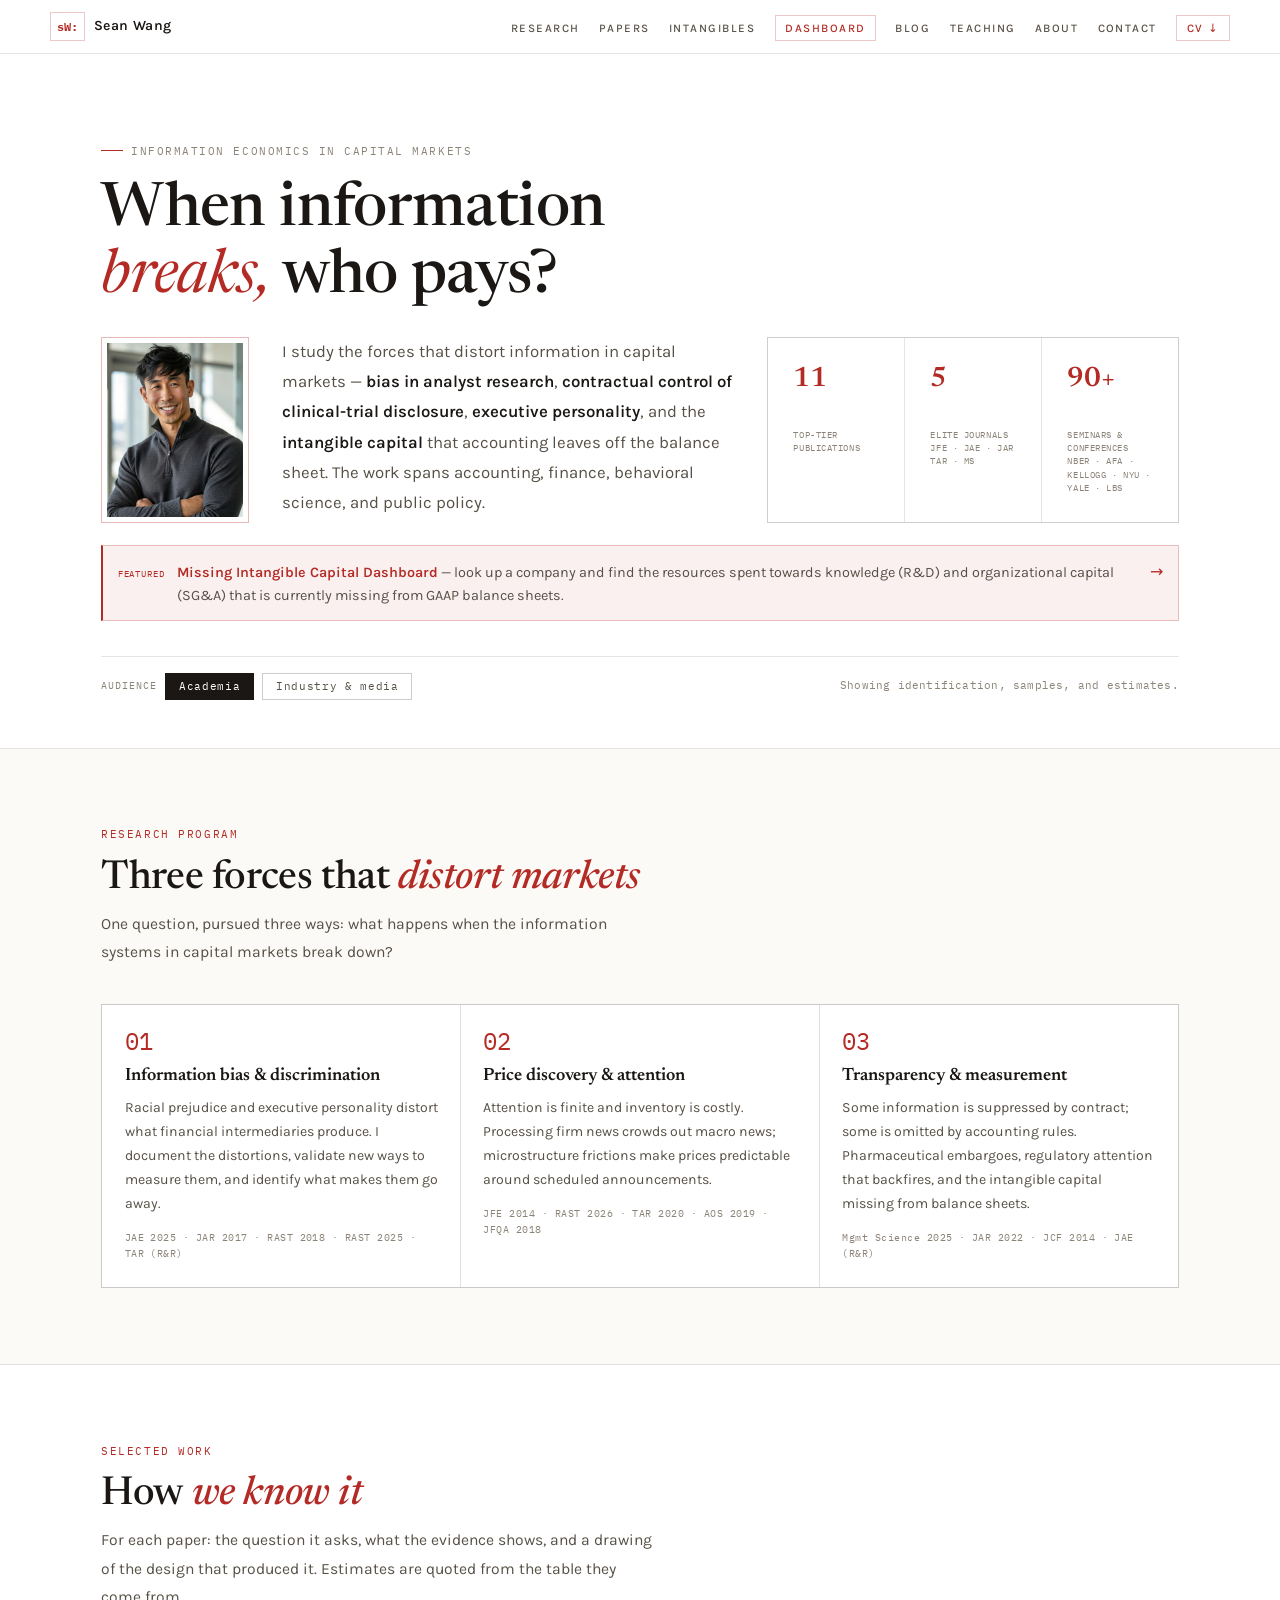
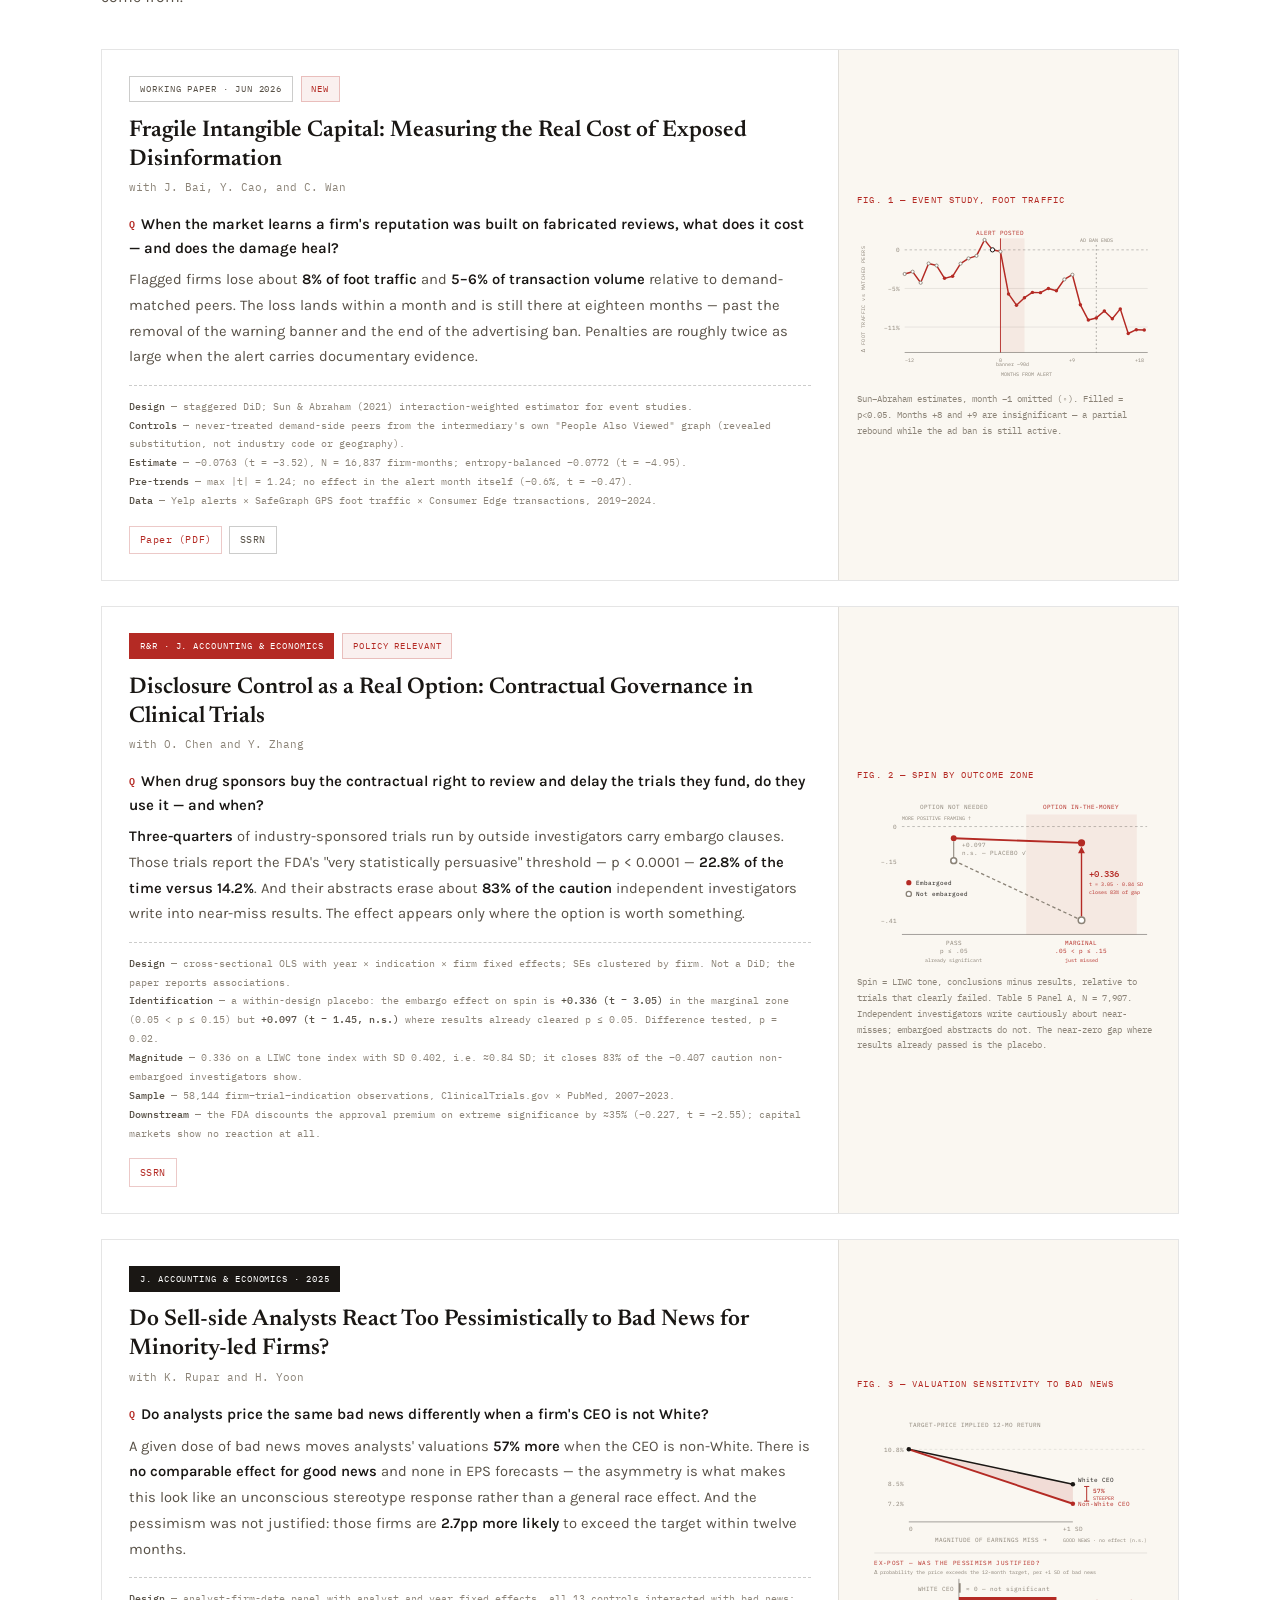
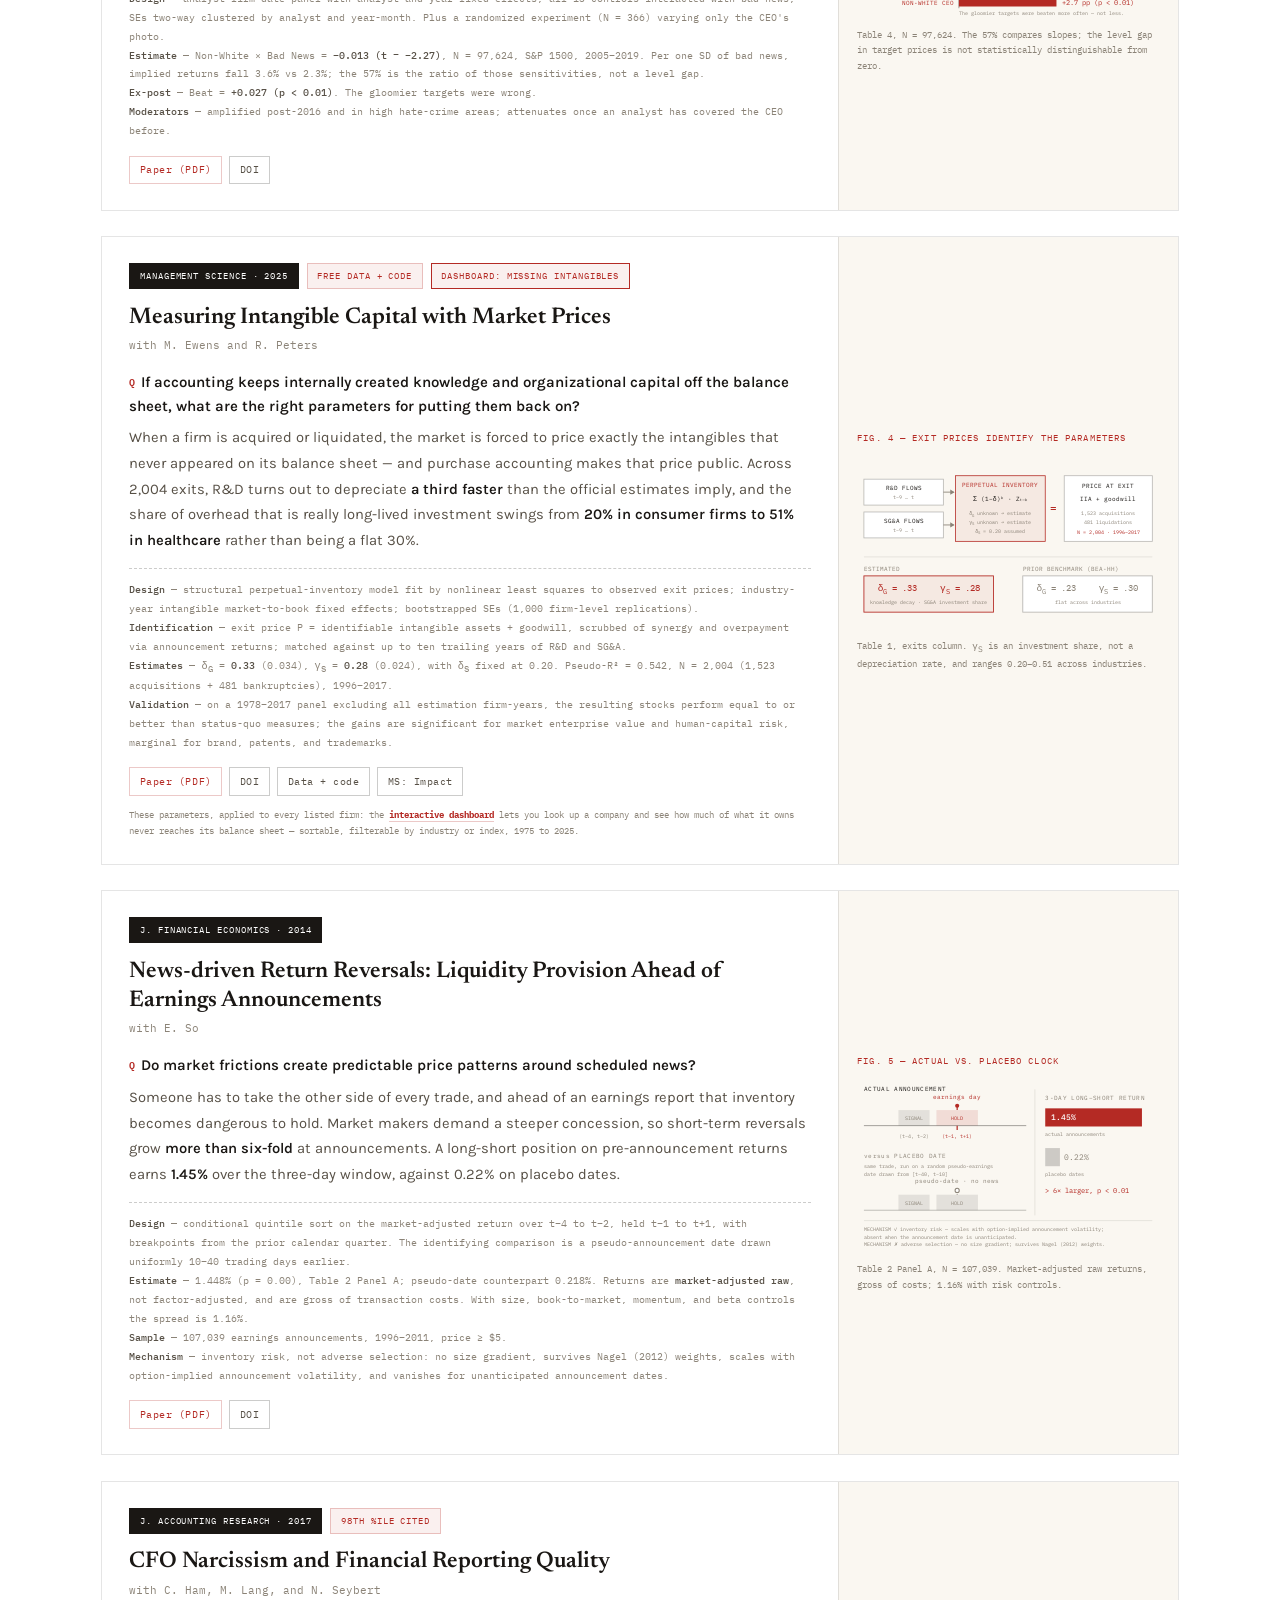
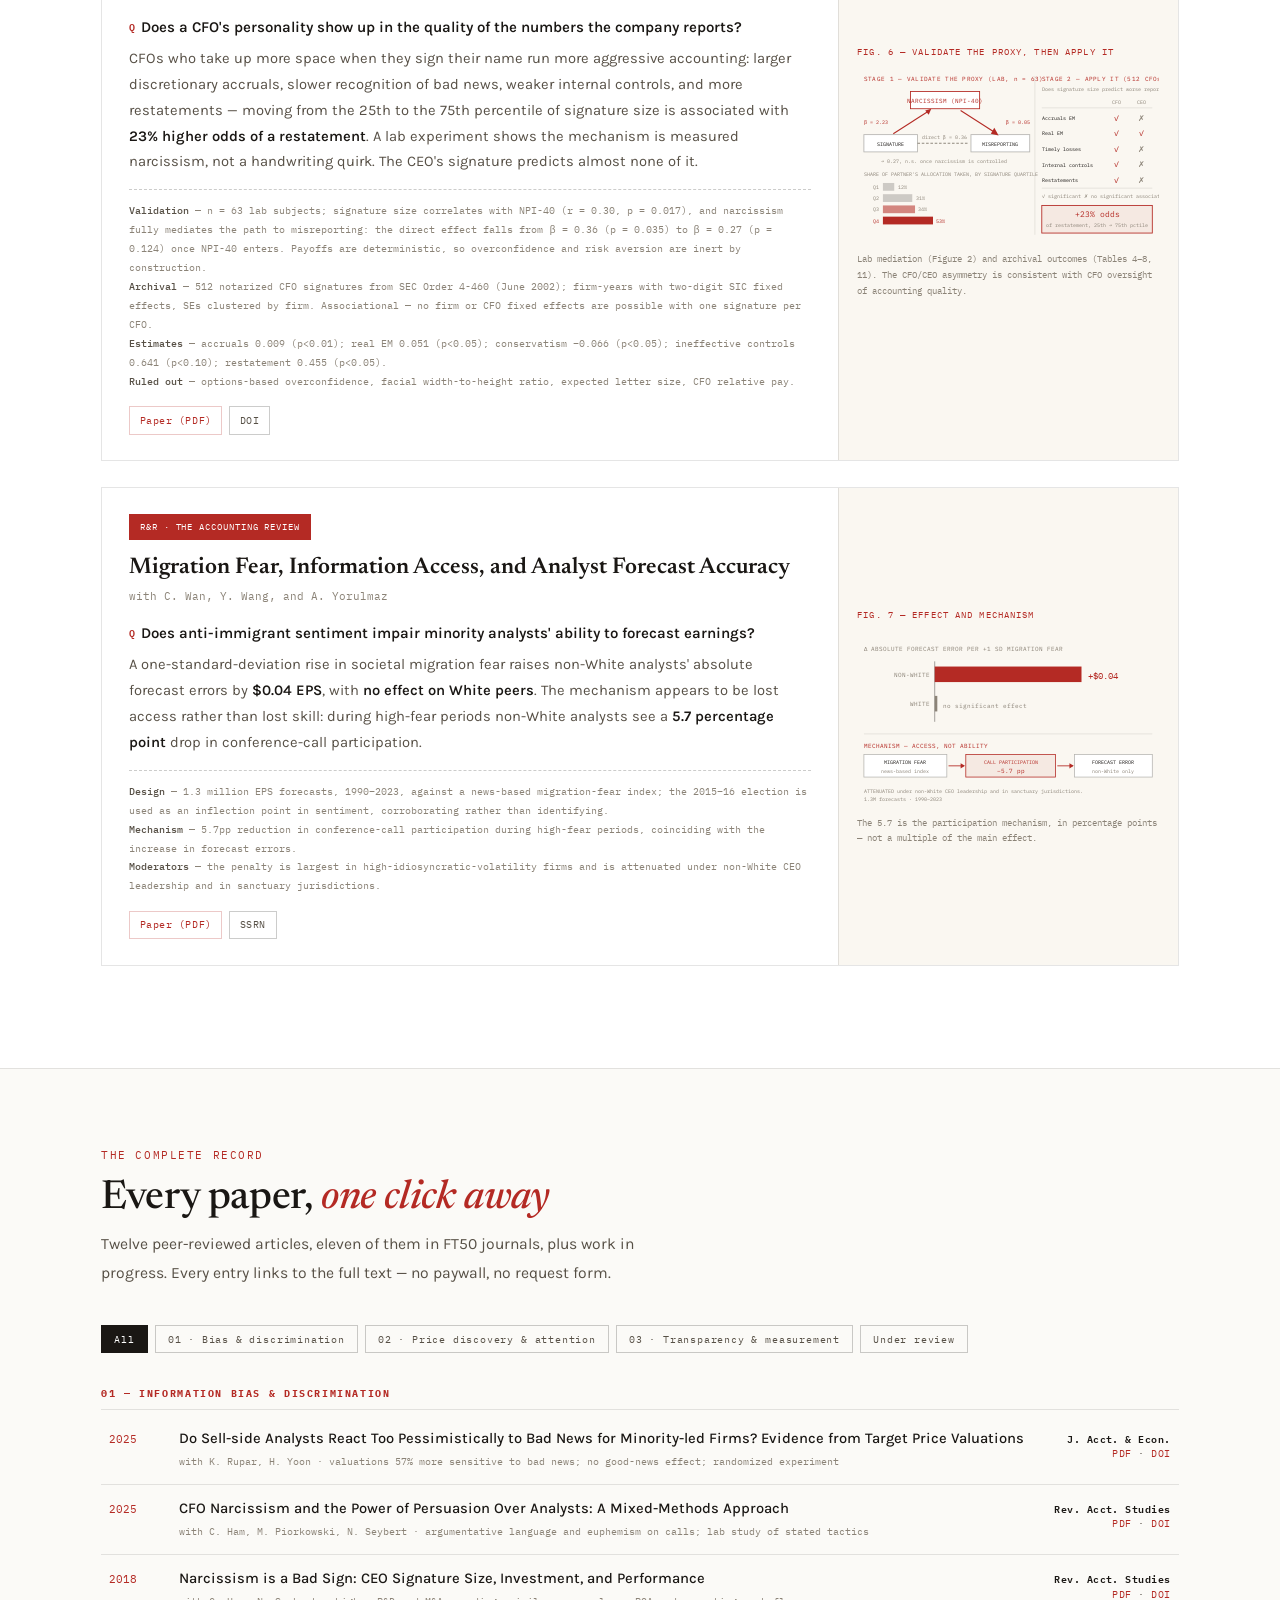
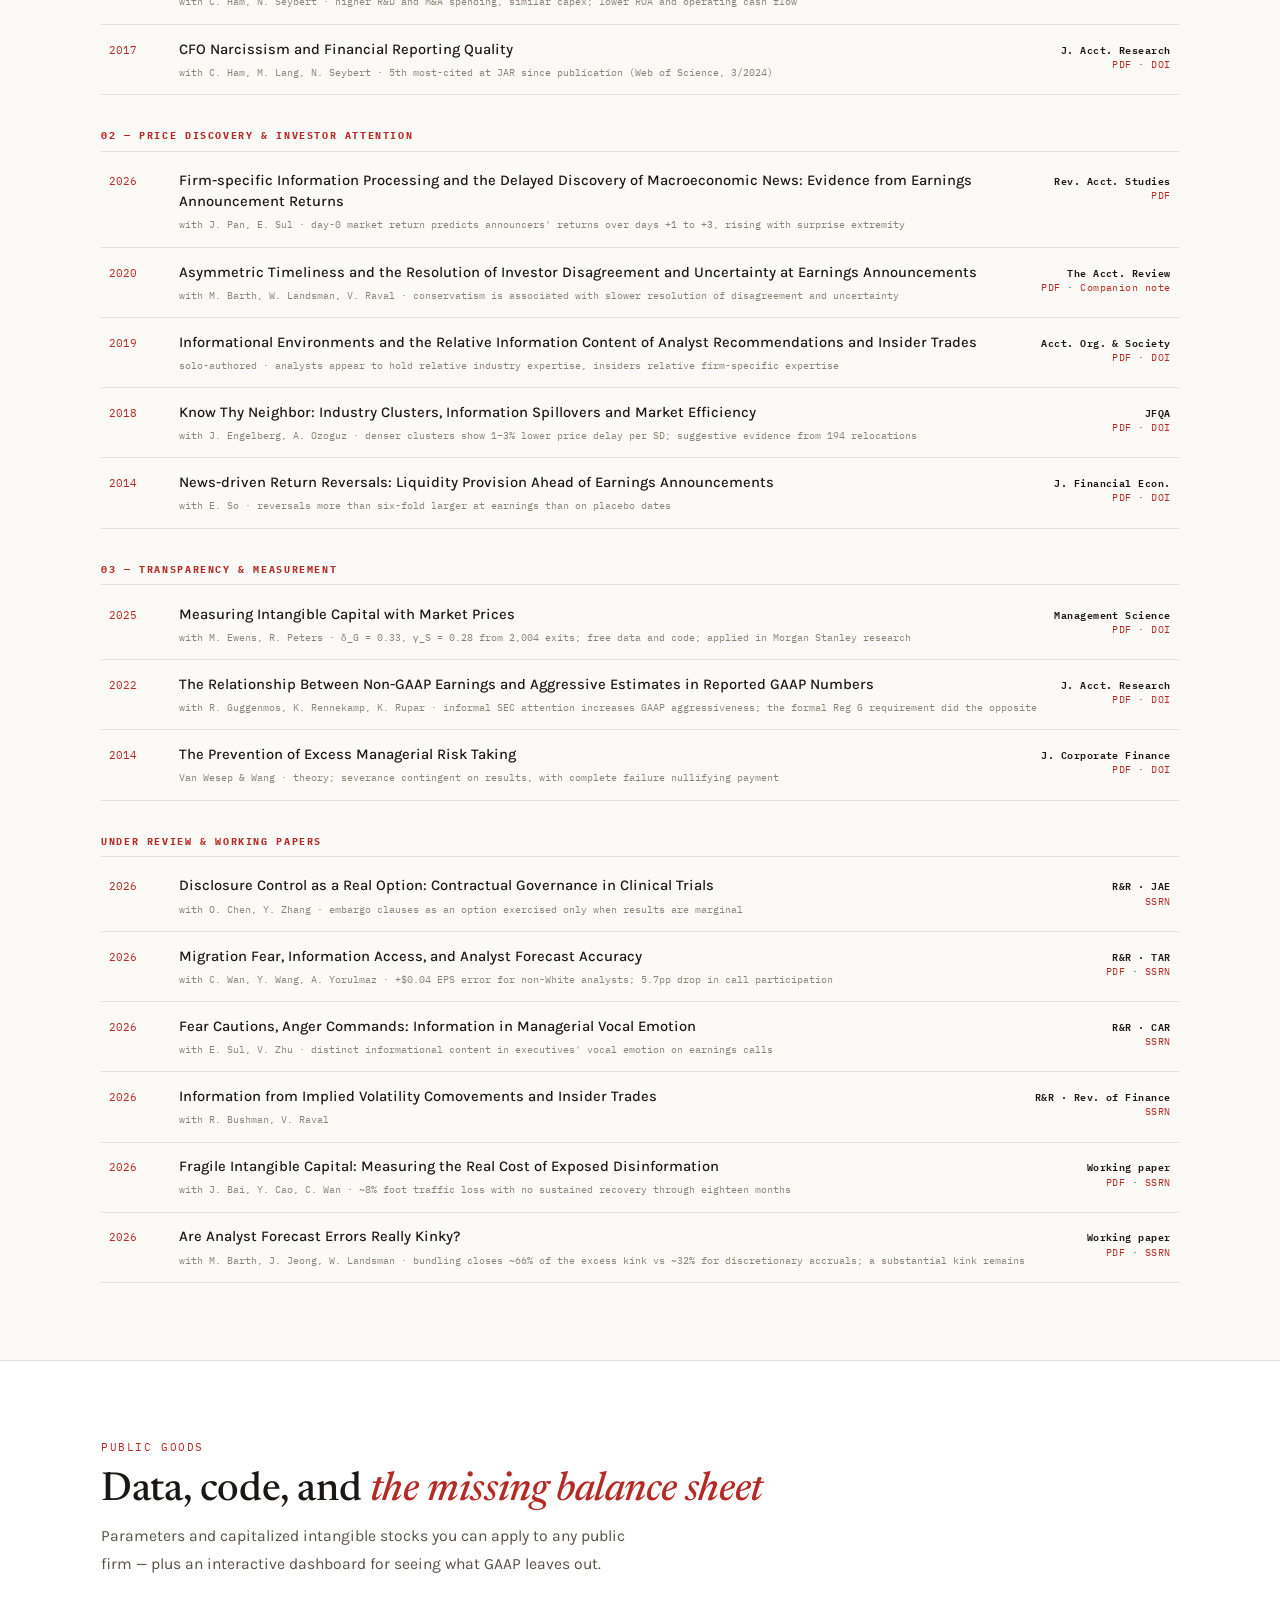
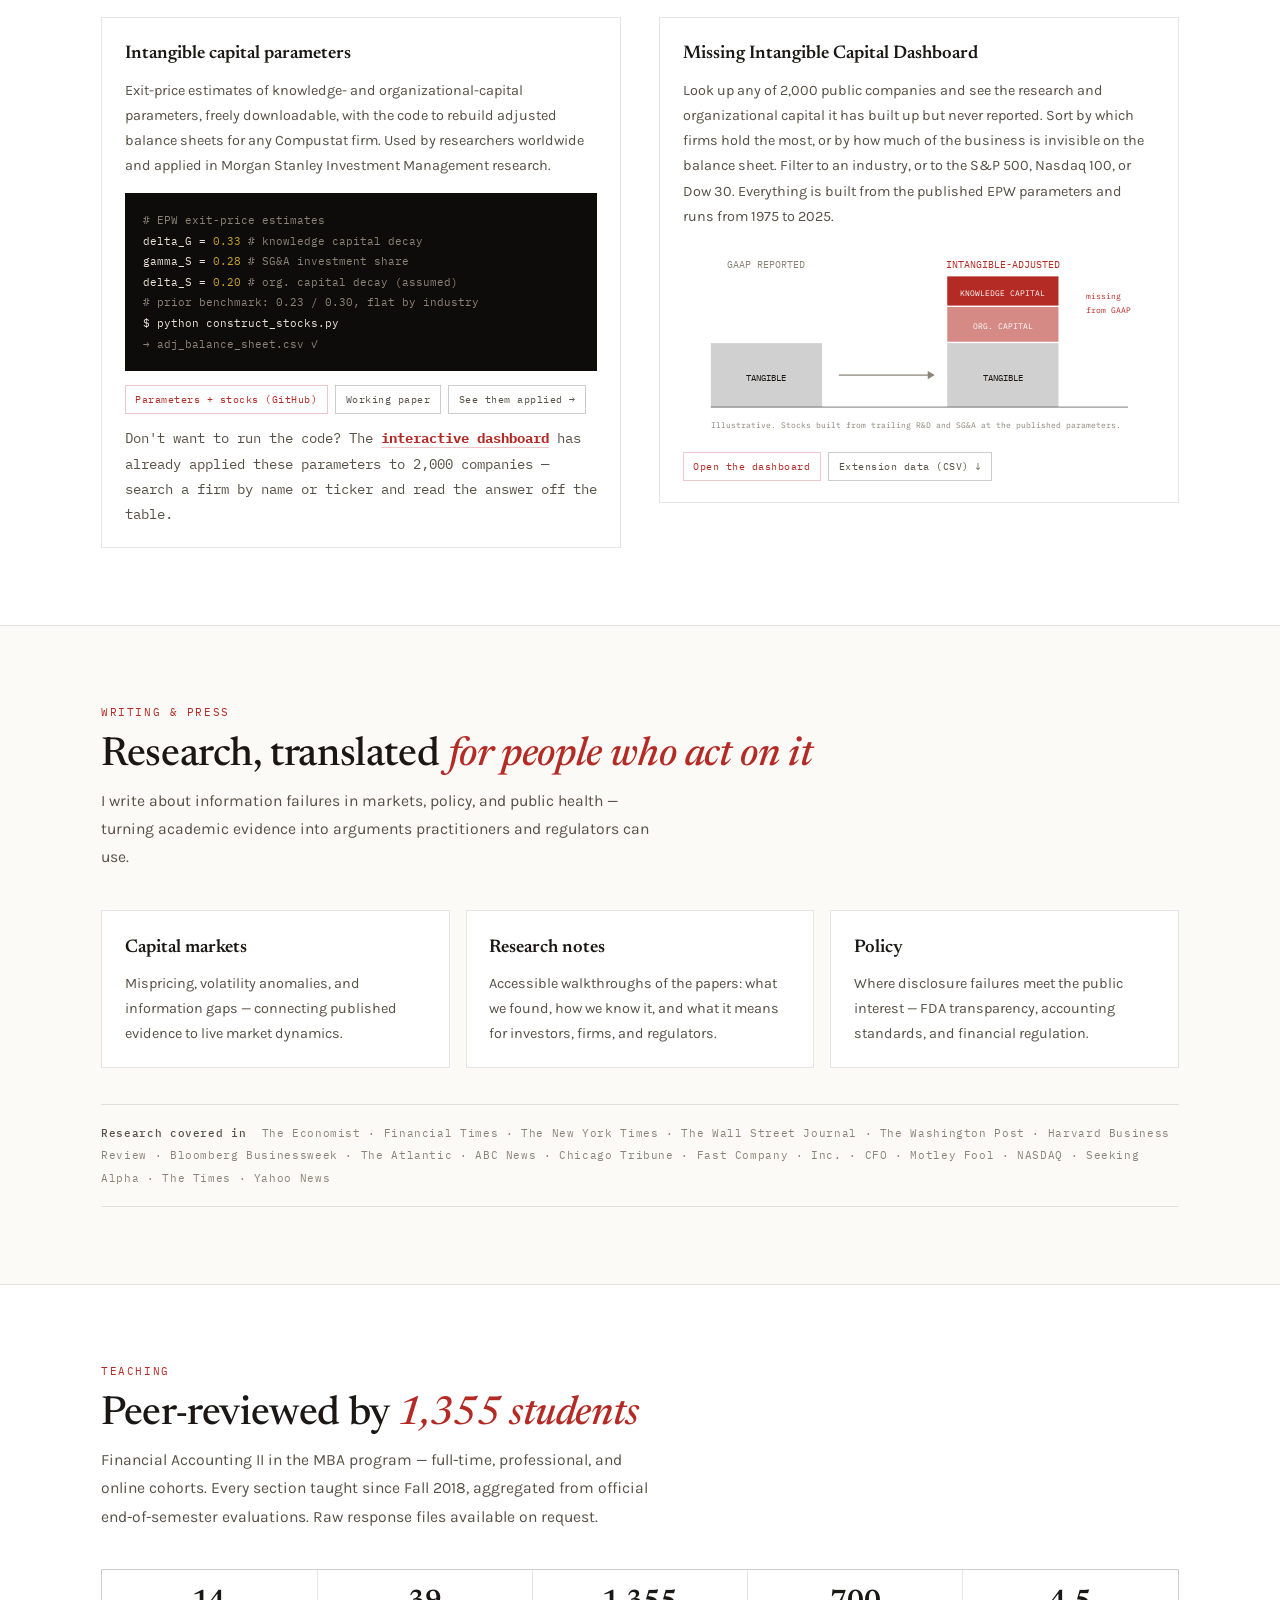
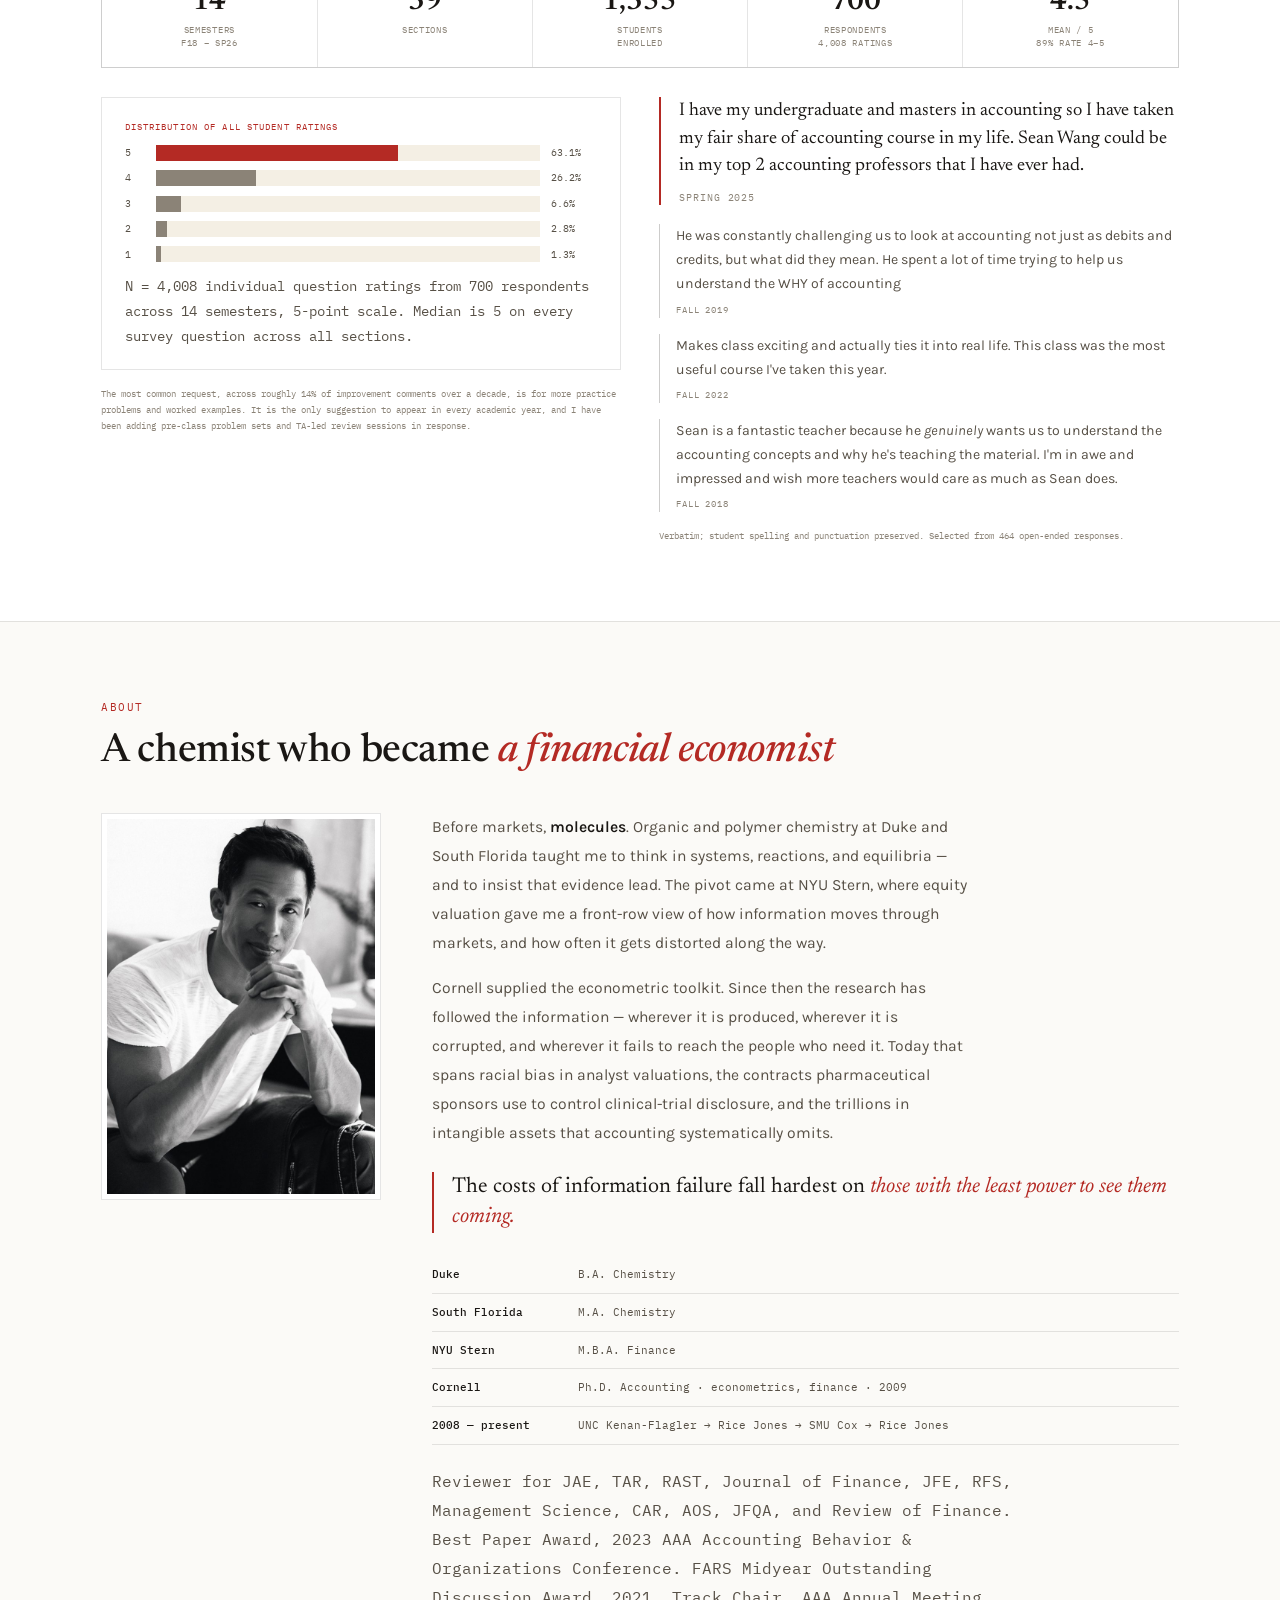
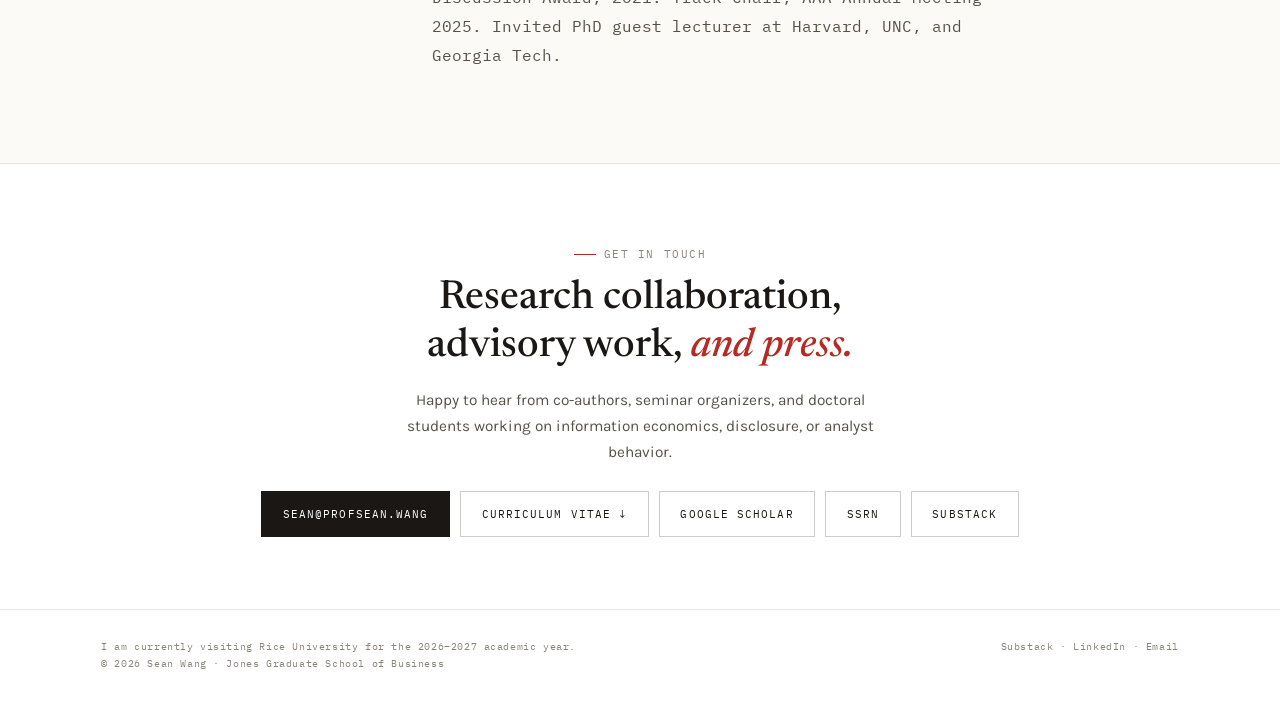
==== index.html @ 7efd50a4 "Launch redesign: new homepage, intangible capital dashboard, 2019-2025 panel - Rebuild homepage on t" ====
<!DOCTYPE html>
<html lang="en">
<head>
<meta charset="UTF-8">
<meta name="viewport" content="width=device-width, initial-scale=1.0">
<title>Sean Wang — Information Economics in Capital Markets</title>
<meta name="description" content="Sean Wang studies information economics in capital markets: bias in analyst research, price discovery and investor attention, and the measurement of what accounting leaves off the balance sheet. Publications in JFE, JAE, JAR, TAR, and Management Science.">
<meta name="keywords" content="Sean Wang, accounting professor, information economics, analyst bias, intangible capital, clinical trial disclosure, price discovery, capital markets, CFO narcissism">
<meta name="author" content="Sean Wang">
<link rel="canonical" href="https://profsean.wang/">

<meta property="og:title" content="Sean Wang — When information breaks, who pays?">
<meta property="og:description" content="Information economics in capital markets — bias in analyst research, price discovery, and the assets accounting can't see. Twelve peer-reviewed papers in JFE, JAE, JAR, TAR, and Management Science.">
<meta property="og:type" content="profile">
<meta property="og:url" content="https://profsean.wang/">
<meta property="og:image" content="https://profsean.wang/headshot-rice.jpg">
<meta property="og:image:alt" content="Sean Wang">
<meta property="og:site_name" content="Sean Wang">
<meta property="profile:first_name" content="Sean">
<meta property="profile:last_name" content="Wang">

<meta name="twitter:card" content="summary_large_image">
<meta name="twitter:title" content="Sean Wang — When information breaks, who pays?">
<meta name="twitter:description" content="Information economics in capital markets — bias in analyst research, price discovery, and the assets accounting can't see.">
<meta name="twitter:image" content="https://profsean.wang/headshot-rice.jpg">

<link rel="icon" href="data:image/svg+xml,%3Csvg xmlns='http://www.w3.org/2000/svg' viewBox='0 0 64 64'%3E%3Crect width='64' height='64' fill='%23ffffff'/%3E%3Ctext x='32' y='44' font-family='monospace' font-size='30' font-weight='600' fill='%23b42a24' text-anchor='middle'%3EsW%3C/text%3E%3C/svg%3E">

<script type="application/ld+json">
{
  "@context": "https://schema.org",
  "@type": "ProfilePage",
  "mainEntity": {
    "@type": "Person",
    "name": "Sean Wang",
    "givenName": "Sean",
    "familyName": "Wang",
    "url": "https://profsean.wang",
    "image": "https://profsean.wang/headshot-rice.jpg",
    "email": "Sean@profsean.wang",
    "jobTitle": "Professor of Accounting",
    "worksFor": {
      "@type": "Organization",
      "name": "Rice University Jones Graduate School of Business",
      "url": "https://business.rice.edu"
    },
    "alumniOf": [
      {"@type": "CollegeOrUniversity", "name": "Cornell University"},
      {"@type": "CollegeOrUniversity", "name": "New York University Stern School of Business"},
      {"@type": "CollegeOrUniversity", "name": "University of South Florida"},
      {"@type": "CollegeOrUniversity", "name": "Duke University"}
    ],
    "knowsAbout": ["Information Economics","Analyst Forecast Bias","Price Discovery","Intangible Capital Measurement","Clinical Trial Disclosure","Earnings Quality","Executive Narcissism"],
    "sameAs": [
      "https://scholar.google.com/citations?user=fUc4WKwAAAAJ",
      "https://papers.ssrn.com/sol3/cf_dev/AbsByAuth.cfm?per_id=577565",
      "https://www.linkedin.com/in/sean-wang-1801774a/",
      "https://profseanwang.substack.com"
    ]
  }
}
</script>

<link rel="preconnect" href="https://fonts.googleapis.com">
<link rel="preconnect" href="https://fonts.gstatic.com" crossorigin>
<link href="https://fonts.googleapis.com/css2?family=Newsreader:ital,opsz,wght@0,6..72,300;0,6..72,400;0,6..72,500;0,6..72,600;1,6..72,400;1,6..72,500&amp;family=Karla:wght@300;400;500;600;700&amp;family=IBM+Plex+Mono:wght@400;500&amp;display=swap" rel="stylesheet">
<style>
:root{
  --paper:#ffffff; --inset:#faf7f1; --inset2:#f4efe4; --band:#fbfaf7;
  --ink:#1a1714; --ink2:#575046; --ink3:#8b8377;
  --red:#b42a24; --red-ui:#c43a32; --red-tint:rgba(180,42,36,0.07); --red-tint2:rgba(180,42,36,0.13);
  --red-frame:rgba(180,42,36,0.32);
  --rule:rgba(26,23,20,0.11); --rule2:rgba(26,23,20,0.22); --rule3:rgba(180,42,36,0.25);
  --serif:'Newsreader',Georgia,serif; --sans:'Karla',system-ui,sans-serif; --mono:'IBM Plex Mono',ui-monospace,monospace;
  --max:1180px;
  --fig-red:#b42a24; --fig-red2:rgba(180,42,36,.55); --fig-ink:#1a1714; --fig-mute:#8b8377;
  --fig-bg:#ffffff; --fig-axis:rgba(26,23,20,.45); --fig-line:rgba(26,23,20,.3);
  --fig-grid:rgba(26,23,20,.10); --fig-fill1:rgba(26,23,20,.20);
  --fig-tint:rgba(180,42,36,.07); --fig-tint2:rgba(180,42,36,.13);
  color-scheme:light;
}
html[data-theme="dark"]{
  --paper:#0e0c0a; --inset:#16130f; --inset2:#1e1a14; --band:#12100e;
  --ink:#ede8df; --ink2:#b0a898; --ink3:#7d7268;
  --red:#d4483f; --red-ui:#d43830; --red-tint:rgba(212,72,63,.10); --red-tint2:rgba(212,72,63,.18);
  --red-frame:rgba(212,72,63,.38);
  --rule:rgba(255,255,255,.09); --rule2:rgba(255,255,255,.20); --rule3:rgba(212,72,63,.35);
  --fig-red:#d4483f; --fig-red2:rgba(212,72,63,.55); --fig-ink:#ede8df; --fig-mute:#8f8778;
  --fig-bg:#16130f; --fig-axis:rgba(237,232,223,.42); --fig-line:rgba(237,232,223,.28);
  --fig-grid:rgba(237,232,223,.11); --fig-fill1:rgba(237,232,223,.20);
  --fig-tint:rgba(212,72,63,.12); --fig-tint2:rgba(212,72,63,.20);
  color-scheme:dark;
}
*{margin:0;padding:0;box-sizing:border-box}
html{scroll-behavior:smooth;-webkit-text-size-adjust:100%}
body{background:var(--paper);color:var(--ink);transition:background-color .35s ease,color .35s ease;font-family:var(--sans);font-weight:400;line-height:1.7;-webkit-font-smoothing:antialiased}
a{color:inherit;text-decoration:none}
::selection{background:var(--red);color:#fff}
:focus-visible{outline:2px solid var(--red);outline-offset:3px}
.wrap{max-width:var(--max);margin:0 auto;padding:0 clamp(20px,4vw,56px)}
.mono{font-family:var(--mono)}
.sr{position:absolute;width:1px;height:1px;overflow:hidden;clip-path:inset(50%)}

/* ---------- nav ---------- */
header{position:sticky;top:0;z-index:80;background:color-mix(in srgb, var(--paper) 90%, transparent);backdrop-filter:blur(10px);border-bottom:1px solid var(--rule)}
.nav{display:flex;align-items:center;gap:1rem;padding:.75rem 0}
.n-left{order:1;margin-right:auto}
nav{order:2}
.burger{order:4}
.n-left{display:flex;align-items:center;gap:.55rem}
.n-mark{font-family:var(--mono);font-size:.72rem;font-weight:600;color:var(--red);padding:.22rem .38rem;border:1.5px solid var(--rule3);white-space:nowrap}
.n-name{font-size:.88rem;font-weight:600;letter-spacing:.03em}
nav ul{display:flex;gap:clamp(.85rem,1.5vw,1.35rem);list-style:none;align-items:center}
nav a{font-size:.72rem;text-transform:uppercase;letter-spacing:.13em;font-weight:500;color:var(--ink2)}
nav a:hover{color:var(--red)}
.nav-cv{border:1px solid var(--rule3);padding:.3rem .6rem;color:var(--red)!important}
/* Data and Dashboard are both intangible-capital resources. One small label
   brackets them so the relationship is visible without a second nav row. */
/* Boxed = something you use (Dashboard, CV). Plain = a section you scroll to.
   Same box as .nav-cv so the pattern is legible rather than decorative. */
.nav-tool{border:1px solid var(--rule3);padding:.3rem .6rem;color:var(--red)!important}
.nav-tool:hover{background:var(--red-tint);border-color:var(--red)}
.nav-tool[aria-current="page"]{background:var(--red-tint);border-color:var(--red)}
.burger{display:none;background:none;border:1px solid var(--rule2);padding:.4rem .55rem;cursor:pointer;font-family:var(--mono);font-size:.7rem;color:var(--ink2)}

/* ---------- register toggle ---------- */
.reg{display:flex;align-items:center;gap:.5rem;flex-wrap:wrap}
.reg-lbl{font-family:var(--mono);font-size:.64rem;letter-spacing:.1em;color:var(--ink3);text-transform:uppercase}
.seg{font-family:var(--mono);font-size:.68rem;letter-spacing:.06em;padding:.34rem .8rem;border:1px solid var(--rule2);background:var(--paper);color:var(--ink2);cursor:pointer;transition:.2s}
.seg:hover{border-color:var(--red)}
.seg[aria-pressed="true"]{background:var(--ink);color:var(--paper);border-color:var(--ink)}
html[data-theme="dark"] .seg[aria-pressed="true"]{background:var(--red);color:#fff;border-color:var(--red)}
body:not(.newsroom) .r-news{display:none}
body.newsroom .r-acad{display:none}

/* ---------- hero ---------- */
.hero{padding:clamp(3rem,7vw,5.5rem) 0 clamp(2rem,4vw,3rem)}
.eyebrow{font-family:var(--mono);font-size:.68rem;letter-spacing:.14em;text-transform:uppercase;color:var(--ink3);display:flex;align-items:center;gap:.5rem}
.eyebrow::before{content:"";width:22px;height:1px;background:var(--red)}
.hero h1{font-family:var(--serif);font-size:clamp(2.3rem,5.4vw,3.8rem);font-weight:500;line-height:1.1;margin:1.1rem 0 0;max-width:17ch;letter-spacing:-.01em}
.hero h1 em{font-style:italic;color:var(--red);font-weight:400}
.hero-grid{display:grid;grid-template-columns:148px minmax(0,1.15fr) minmax(0,1.05fr);gap:clamp(1.1rem,2.6vw,2.2rem);align-items:stretch;margin-top:1.6rem}
/* Headshot: swap the img src in the hero to headshot-rice-bw.jpg to go back to
   black and white. --red-frame is the brand crimson at low opacity, so the
   frame reads as brand without competing with the crimson in the headline. */
.hero-photo{border:1.5px solid var(--red-frame);background:var(--paper);align-self:stretch;position:relative;overflow:hidden;min-height:9rem}
.hero-photo img{position:absolute;inset:5px;width:calc(100% - 10px);height:calc(100% - 10px);object-fit:cover;object-position:center 18%;display:block}
html[data-theme="dark"] .hero-photo img{filter:brightness(.88) contrast(1.04)}
@media(max-width:900px){.hero-grid{grid-template-columns:120px minmax(0,1fr);align-items:start}.hero-photo{grid-row:1;align-self:start;min-height:0;aspect-ratio:4/5}}
.hero p.lede{font-size:1.05rem;color:var(--ink2);line-height:1.8;max-width:46ch}
/* Sits below the hero grid, full width, so it cannot disturb the three-column
   photo / lede / stats layout. */
.hero-tool{display:flex;align-items:baseline;gap:.75rem;margin:1.4rem 0 0;padding:.75rem .9rem;
  border:1px solid var(--rule3);border-left:2.5px solid var(--red);background:var(--red-tint);
  text-decoration:none;transition:.2s}
.hero-tool:hover{background:var(--red-tint2)}
.hero-tool .ht-lbl{font-family:var(--mono);font-size:.58rem;letter-spacing:.1em;text-transform:uppercase;color:var(--red);flex:none}
.hero-tool .ht-body{font-size:.9rem;line-height:1.6;color:var(--ink2)}
.hero-tool .ht-body b{color:var(--red);font-weight:600}
.hero-tool .ht-go{margin-left:auto;color:var(--red);flex:none}
@media(max-width:640px){.hero-tool{flex-wrap:wrap;gap:.4rem}.hero-tool .ht-go{display:none}}
.hero p.lede b{color:var(--ink);font-weight:600}
.hs{display:grid;grid-template-columns:repeat(3,1fr);gap:1px;background:var(--rule);border:1px solid var(--rule)}
.hs div{background:var(--paper);padding:.85rem .8rem;display:flex;flex-direction:column;justify-content:flex-start}
.hs .v{font-family:var(--serif);font-size:1.75rem;font-weight:600;color:var(--red);line-height:1}
.hs .k{font-family:var(--mono);font-size:.58rem;letter-spacing:.06em;color:var(--ink3);margin-top:.45rem;line-height:1.45;text-transform:uppercase}
.reg-bar{display:flex;justify-content:space-between;align-items:center;gap:1rem;margin-top:2.2rem;padding-top:1rem;border-top:1px solid var(--rule);flex-wrap:wrap}
.reg-note{font-family:var(--mono);font-size:.66rem;color:var(--ink3);letter-spacing:.02em}

/* ---------- sections ---------- */
section{padding:clamp(3rem,6vw,5rem) 0}
.band{background:var(--band);border-top:1px solid var(--rule);border-bottom:1px solid var(--rule)}
.so{font-family:var(--mono);font-size:.7rem;letter-spacing:.14em;text-transform:uppercase;color:var(--red);margin-bottom:.7rem}
.st{font-family:var(--serif);font-size:clamp(1.7rem,3.2vw,2.5rem);font-weight:500;line-height:1.15;margin-bottom:.5rem;letter-spacing:-.01em}
.st em{font-style:italic;color:var(--red)}
.sd{font-size:.98rem;color:var(--ink2);line-height:1.8;max-width:62ch}
.shead{margin-bottom:2.4rem}

/* ---------- dossier ---------- */
.dos{border:1px solid var(--rule);background:var(--paper);margin-bottom:1.6rem}
.dos-top{display:grid;grid-template-columns:minmax(0,1fr) minmax(0,340px);gap:0}
@media(max-width:900px){.dos-top{grid-template-columns:1fr}}
.dos-body{padding:1.6rem 1.7rem}
.dos-meta{display:flex;gap:.5rem;align-items:center;flex-wrap:wrap;margin-bottom:.85rem}
.pill{font-family:var(--mono);font-size:.58rem;letter-spacing:.1em;text-transform:uppercase;padding:.26rem .6rem;border:1px solid var(--rule2);color:var(--ink2)}
.pill.pub{background:var(--ink);color:var(--paper);border-color:var(--ink)}
html[data-theme="dark"] .pill.pub{background:var(--inset2);color:var(--ink);border-color:var(--rule2)}
.pill.rr{background:var(--red);color:#fff;border-color:var(--red)}
.pill.acc{background:var(--red-tint);color:var(--red);border-color:var(--rule3)}
/* Same red shading as .acc, heavier rectangle, and it is a link rather than a label. */
.pill.tool{background:var(--red-tint);color:var(--red);border:1.5px solid var(--red);text-decoration:none;transition:.2s}
.pill.tool:hover{background:var(--red);color:#fff}
/* Inline "interactive dashboard" links inside caption text. */
.tool-lk{color:var(--red);font-weight:700;text-decoration:none;border-bottom:1px solid var(--rule3)}
.tool-lk:hover{border-bottom-color:var(--red)}
.dos h3{font-family:var(--serif);font-size:clamp(1.15rem,2vw,1.42rem);font-weight:600;line-height:1.28;margin-bottom:.35rem}
.dos .with{font-family:var(--mono);font-size:.66rem;color:var(--ink3);margin-bottom:1rem}
.qa{margin-bottom:.9rem}
.qa .q{font-size:.94rem;font-weight:600;line-height:1.55;margin-bottom:.45rem}
.qa .q::before{content:"Q";font-family:var(--mono);font-size:.62rem;color:var(--red);margin-right:.55em;vertical-align:.12em}
.qa .a{font-size:.92rem;color:var(--ink2);line-height:1.75}
.qa .a b{color:var(--ink);font-weight:600}
.ident{font-family:var(--mono);font-size:.64rem;color:var(--ink3);line-height:1.85;border-top:1px dashed var(--rule2);padding-top:.75rem;margin-top:.9rem}
.ident b{color:var(--ink2);font-weight:500}
.links{display:flex;gap:.45rem;flex-wrap:wrap;margin-top:.9rem}
.lk{font-family:var(--mono);font-size:.63rem;letter-spacing:.05em;border:1px solid var(--rule2);padding:.3rem .6rem;color:var(--ink2);transition:.2s}
.lk:hover{border-color:var(--red);color:var(--red)}
.lk.pri{border-color:var(--rule3);color:var(--red)}
.fig-cell{border-left:1px solid var(--rule);background:var(--inset);padding:1.1rem 1.15rem;display:flex;flex-direction:column;justify-content:center}
@media(max-width:900px){.fig-cell{border-left:none;border-top:1px solid var(--rule)}}
.fig-lbl{font-family:var(--mono);font-size:.58rem;letter-spacing:.12em;text-transform:uppercase;color:var(--red);margin-bottom:.6rem}
.fig-cap{font-family:var(--mono);font-size:.58rem;color:var(--ink3);line-height:1.7;margin-top:.6rem}
svg.fig{width:100%;height:auto;display:block}
svg.fig text{font-family:'IBM Plex Mono',monospace}

/* newsroom margin note */
.presskit{background:var(--red-tint);border-left:2px solid var(--red);padding:.85rem 1rem;margin-top:1rem}
.presskit .hl{font-size:1rem;font-weight:600;line-height:1.45;margin-bottom:.5rem}
.presskit .mn{font-family:var(--mono);font-size:.63rem;color:var(--ink2);line-height:1.8}

/* ---------- index ---------- */
.filters{display:flex;gap:.45rem;flex-wrap:wrap;margin-bottom:1.6rem}
.fb{font-family:var(--mono);font-size:.63rem;letter-spacing:.08em;border:1px solid var(--rule2);background:none;padding:.4rem .75rem;cursor:pointer;color:var(--ink2);transition:.2s}
.fb:hover{border-color:var(--red);color:var(--red)}
.fb[aria-pressed="true"]{background:var(--ink);color:var(--paper);border-color:var(--ink)}
html[data-theme="dark"] .fb[aria-pressed="true"]{background:var(--red);color:#fff;border-color:var(--red)}
.streamhd{font-family:var(--mono);font-size:.63rem;letter-spacing:.16em;text-transform:uppercase;color:var(--red);margin:2rem 0 .3rem;padding-bottom:.4rem;border-bottom:1px solid var(--rule)}
.rec{display:grid;grid-template-columns:52px minmax(0,1fr) auto;gap:1.1rem;align-items:baseline;padding:.85rem .5rem;border-bottom:1px solid var(--rule);transition:.2s}
.rec:hover{background:var(--inset)}
.rec .yr{font-family:var(--mono);font-size:.7rem;color:var(--red)}
.rec .ti{font-size:.92rem;font-weight:500;line-height:1.45}
.rec .sub{display:block;font-family:var(--mono);font-size:.62rem;color:var(--ink3);font-weight:400;margin-top:.3rem;line-height:1.6}
.rec .jr{font-family:var(--mono);font-size:.6rem;letter-spacing:.05em;color:var(--ink2);text-align:right;white-space:nowrap}
.rec .jr b{color:var(--ink);font-weight:600;display:block}
.rec .jr a{color:var(--red)}
@media(max-width:760px){.rec{grid-template-columns:1fr;gap:.3rem}.rec .jr{text-align:left}}

/* ---------- data ---------- */
.data-grid{display:grid;grid-template-columns:minmax(0,1fr) minmax(0,1fr);gap:clamp(1.2rem,3vw,2.4rem);align-items:start}
@media(max-width:900px){.data-grid{grid-template-columns:1fr}}
.card{border:1px solid var(--rule);background:var(--paper);padding:1.3rem 1.4rem}
.card h4{font-family:var(--serif);font-size:1.15rem;font-weight:600;margin-bottom:.5rem}
.card p{font-size:.9rem;color:var(--ink2);line-height:1.75}
.term{background:#0e0c0a;color:#e8e3d8;border:1px solid var(--rule);font-family:var(--mono);font-size:.66rem;line-height:1.95;padding:1rem 1.1rem;margin-top:.9rem;overflow-x:auto}
.term .c{color:#8b8377}
.term .g{color:#c9a227}

/* ---------- teaching ---------- */
.tstats{display:grid;grid-template-columns:repeat(5,1fr);gap:1px;background:var(--rule);border:1px solid var(--rule);margin-bottom:1.8rem}
.tstats div{background:var(--paper);padding:1.1rem .8rem;text-align:center}
.tstats b{font-family:var(--serif);font-size:clamp(1.3rem,2.2vw,1.85rem);font-weight:600;display:block;line-height:1}
.tstats span{font-family:var(--mono);font-size:.55rem;letter-spacing:.08em;color:var(--ink3);display:block;margin-top:.45rem;text-transform:uppercase;line-height:1.5}
@media(max-width:760px){.tstats{grid-template-columns:repeat(2,1fr)}}
.tgrid{display:grid;grid-template-columns:minmax(0,1fr) minmax(0,1fr);gap:clamp(1.4rem,3vw,2.6rem)}
@media(max-width:900px){.tgrid{grid-template-columns:1fr}}
.hbar{display:grid;grid-template-columns:20px 1fr 46px;gap:.7rem;align-items:center;margin-bottom:.5rem;font-family:var(--mono);font-size:.64rem;color:var(--ink2)}
.hbar .tr{height:16px;background:var(--inset2);position:relative}
.hbar .fl{position:absolute;inset:0 auto 0 0;background:var(--ink3);width:var(--w)}
.streams{display:grid;grid-template-columns:repeat(3,1fr);gap:1px;background:var(--rule);border:1px solid var(--rule)}
@media(max-width:900px){.streams{grid-template-columns:1fr}}
.stream{background:var(--paper);padding:1.5rem 1.4rem;display:block;transition:.25s}
.stream:hover{background:var(--inset)}
.stream .sn{font-family:var(--mono);font-size:1.5rem;color:var(--red);line-height:1;margin-bottom:.7rem}
.stream h3{font-family:var(--serif);font-size:1.12rem;font-weight:600;line-height:1.3;margin-bottom:.5rem}
.stream p{font-size:.88rem;color:var(--ink2);line-height:1.7;margin-bottom:.9rem}
.stream .sj{font-family:var(--mono);font-size:.6rem;letter-spacing:.05em;color:var(--ink3);line-height:1.7}
.media-line{font-family:var(--mono);font-size:.66rem;letter-spacing:.06em;color:var(--ink3);line-height:2.1;border-top:1px solid var(--rule);border-bottom:1px solid var(--rule);padding:1.1rem 0;margin-top:2.2rem}
.media-line b{color:var(--ink2);font-weight:500}
.wgrid{display:grid;grid-template-columns:repeat(3,1fr);gap:1rem}
@media(max-width:900px){.wgrid{grid-template-columns:1fr}}
.hbar.top .fl{background:var(--red)}
blockquote{font-family:var(--serif);font-size:1.15rem;line-height:1.5;font-weight:400;border-left:2px solid var(--red);padding-left:1.1rem;margin-bottom:1.2rem}
blockquote cite{display:block;font-family:var(--mono);font-size:.6rem;font-style:normal;letter-spacing:.1em;color:var(--ink3);margin-top:.7rem;text-transform:uppercase}
.mini{border-left:1px solid var(--rule2);padding-left:1rem;margin-bottom:1rem;font-size:.88rem;color:var(--ink2);line-height:1.7}
.mini span{display:block;font-family:var(--mono);font-size:.58rem;letter-spacing:.09em;color:var(--ink3);margin-top:.35rem;text-transform:uppercase}

/* ---------- about ---------- */
.about-grid{display:grid;grid-template-columns:280px minmax(0,1fr);gap:clamp(1.5rem,4vw,3.2rem);align-items:start}
.about-grid.single{grid-template-columns:minmax(0,1fr)}
/* Monochrome against the colour hero — a deliberate register shift, not a
   second headshot. Frame is the neutral rule, not crimson: the accent is
   already spent on the hero photo and the nav. */
.about-photo{border:1px solid var(--rule);background:var(--paper);padding:5px;position:sticky;top:5.5rem}
.about-photo img{width:100%;height:auto;display:block}
html[data-theme="dark"] .about-photo img{filter:brightness(.9) contrast(1.03)}
@media(max-width:900px){
  .about-grid{grid-template-columns:1fr}
  .about-photo{position:static;max-width:240px;margin-bottom:.5rem}
}
.photo{border:1px solid var(--rule);padding:9px;background:var(--paper)}
.photo img{width:100%;height:auto;display:block;filter:grayscale(12%)}
html[data-theme="dark"] .photo img{filter:grayscale(20%) brightness(.92)}
.photo .cap{font-family:var(--mono);font-size:.58rem;letter-spacing:.08em;color:var(--ink3);padding-top:.65rem;text-transform:uppercase}
.about-txt p{font-size:.98rem;line-height:1.85;color:var(--ink2);margin-bottom:1rem;max-width:60ch}
.about-txt p b{color:var(--ink);font-weight:600}
.pull{font-family:var(--serif);font-size:1.35rem;line-height:1.4;color:var(--ink);margin:1.5rem 0;padding-left:1.1rem;border-left:2px solid var(--red)}
.pull em{color:var(--red);font-style:italic}
.path{margin-top:1.4rem;font-family:var(--mono);font-size:.7rem}
.path .r{display:grid;grid-template-columns:130px 1fr;gap:1rem;padding:.55rem 0;border-bottom:1px solid var(--rule);color:var(--ink2)}
.path .r b{color:var(--ink);font-weight:500}

/* ---------- contact ---------- */
.cta{text-align:center;padding:clamp(3rem,6vw,4.5rem) 0}
.cta h2{font-family:var(--serif);font-size:clamp(1.7rem,3.4vw,2.5rem);font-weight:500;line-height:1.2;margin:.7rem auto 1rem;max-width:22ch}
.cta h2 em{font-style:italic;color:var(--red)}
.cta p{color:var(--ink2);max-width:52ch;margin:0 auto 1.6rem;font-size:.96rem}
.btns{display:flex;gap:.6rem;justify-content:center;flex-wrap:wrap}
.btn{font-family:var(--mono);font-size:.68rem;letter-spacing:.1em;padding:.8rem 1.3rem;border:1px solid var(--rule2);transition:.2s;text-transform:uppercase}
.btn:hover{border-color:var(--red);color:var(--red)}
.btn.solid{background:var(--ink);color:var(--paper);border-color:var(--ink)}
html[data-theme="dark"] .btn.solid{background:var(--red);color:#fff;border-color:var(--red)}
.btn.solid:hover{background:var(--red);border-color:var(--red);color:#fff}
footer{border-top:1px solid var(--rule);padding:1.8rem 0;font-family:var(--mono);font-size:.62rem;letter-spacing:.06em;color:var(--ink3)}
.foot{display:flex;justify-content:space-between;gap:1rem;flex-wrap:wrap}
footer a:hover{color:var(--red)}

/* ---------- motion ---------- */
.rv{opacity:0;transform:translateY(18px);transition:opacity .7s ease,transform .7s ease}
.rv.v{opacity:1;transform:none}
@media(prefers-reduced-motion:reduce){
  html{scroll-behavior:auto}
  body{transition:none}
  .rv{opacity:1;transform:none;transition:none}
  svg.fig *{transition:none!important;animation:none!important}
}
@media(max-width:760px){
  nav ul{position:absolute;top:100%;right:0;left:0;background:var(--paper);border-bottom:1px solid var(--rule);flex-direction:column;align-items:flex-start;gap:0;padding:0 clamp(20px,4vw,56px);max-height:0;overflow:hidden;transition:max-height .3s}
  nav ul.open{max-height:24rem;padding-bottom:1rem}
  nav li{width:100%;padding:.6rem 0;border-bottom:1px solid var(--rule)}
  /* On mobile the nav is a stacked drawer, so the bracket becomes an inline label. */
  .burger{display:block}
  .hero-grid{grid-template-columns:1fr}
  .hs{grid-template-columns:1fr}
}
</style>
</head>
<body>

<a href="#main" class="sr">Skip to content</a>

<header>
  <div class="wrap nav">
    <div class="n-left"><span class="n-mark">sW:</span><span class="n-name">Sean Wang</span></div>
    <button class="burger" aria-expanded="false" aria-controls="navlist">MENU</button>
    <nav><ul id="navlist">
      <li><a href="#research">Research</a></li>
      <li><a href="#record">Papers</a></li>
      <li><a href="#data">Intangibles</a></li>
      <li><a class="nav-tool" href="explorer.html">Dashboard</a></li>
      <li><a href="#writing">Blog</a></li>
      <li><a href="#teaching">Teaching</a></li>
      <li><a href="#about">About</a></li>
      <li><a href="#contact">Contact</a></li>
      <li><a href="sean-wang-cv.pdf" class="nav-cv">CV ↓</a></li>
    </ul></nav>
  </div>
</header>

<main id="main">

<!-- ============ HERO ============ -->
<div class="hero">
  <div class="wrap">
    <div class="eyebrow">Information economics in capital markets</div>
    <h1>When information <em>breaks,</em> who pays?</h1>
    <div class="hero-grid">
      <div class="hero-photo"><img src="headshot-rice.jpg" alt="Sean Wang" width="800" height="1000" loading="eager"></div>
      <p class="lede">I study the forces that distort information in capital markets — <b>bias in analyst research</b>, <b>contractual control of clinical-trial disclosure</b>, <b>executive personality</b>, and the <b>intangible capital</b> that accounting leaves off the balance sheet. The work spans accounting, finance, behavioral science, and public policy.</p>
      <div class="hs">
        <div><div class="v">11</div><div class="k">Top-tier<br>publications</div></div>
        <div><div class="v">5</div><div class="k">Elite journals<br>JFE · JAE · JAR<br>TAR · MS</div></div>
        <div><div class="v">90+</div><div class="k">Seminars &amp; conferences<br>NBER · AFA · Kellogg · NYU · Yale · LBS</div></div>
      </div>
    </div>
    <a class="hero-tool" href="explorer.html">
      <span class="ht-lbl">Featured</span>
      <span class="ht-body"><b>Missing Intangible Capital Dashboard</b> — look up a company and find the resources spent towards knowledge (R&amp;D) and organizational capital (SG&amp;A) that is currently missing from GAAP balance sheets.</span>
      <span class="ht-go">→</span>
    </a>
    <div class="reg-bar">
      <div class="reg">
        <span class="reg-lbl" id="reglbl">Audience</span>
        <button class="seg" id="segA" aria-pressed="true" aria-describedby="reglbl">Academia</button>
        <button class="seg" id="segN" aria-pressed="false" aria-describedby="reglbl">Industry &amp; media</button>
      </div>
      <p class="reg-note r-acad">Showing identification, samples, and estimates.</p>
      <p class="reg-note r-news">Showing plain-English findings and quotable figures.</p>
    </div>
  </div>
</div>

<!-- ============ RESEARCH PROGRAM ============ -->
<section id="program" class="band">
  <div class="wrap">
    <div class="shead rv">
      <div class="so">Research program</div>
      <h2 class="st">Three forces that <em>distort markets</em></h2>
      <p class="sd">One question, pursued three ways: what happens when the information systems in capital markets break down?</p>
    </div>
    <div class="streams">
      <a class="stream rv" href="#record">
        <div class="sn">01</div>
        <h3>Information bias &amp; discrimination</h3>
        <p>Racial prejudice and executive personality distort what financial intermediaries produce. I document the distortions, validate new ways to measure them, and identify what makes them go away.</p>
        <div class="sj">JAE 2025 · JAR 2017 · RAST 2018 · RAST 2025 · TAR (R&amp;R)</div>
      </a>
      <a class="stream rv" href="#record">
        <div class="sn">02</div>
        <h3>Price discovery &amp; attention</h3>
        <p>Attention is finite and inventory is costly. Processing firm news crowds out macro news; microstructure frictions make prices predictable around scheduled announcements.</p>
        <div class="sj">JFE 2014 · RAST 2026 · TAR 2020 · AOS 2019 · JFQA 2018</div>
      </a>
      <a class="stream rv" href="#record">
        <div class="sn">03</div>
        <h3>Transparency &amp; measurement</h3>
        <p>Some information is suppressed by contract; some is omitted by accounting rules. Pharmaceutical embargoes, regulatory attention that backfires, and the intangible capital missing from balance sheets.</p>
        <div class="sj">Mgmt Science 2025 · JAR 2022 · JCF 2014 · JAE (R&amp;R)</div>
      </a>
    </div>
  </div>
</section>

<!-- ============ RESEARCH ============ -->
<section id="research">
  <div class="wrap">
    <div class="shead rv">
      <div class="so">Selected work</div>
      <h2 class="st">How <em>we know it</em></h2>
      <p class="sd r-acad">For each paper: the question it asks, what the evidence shows, and a drawing of the design that produced it. Estimates are quoted from the table they come from.</p>
      <p class="sd r-news">For each paper: the question, the finding in plain English, and one picture. Everything here is quotable, and every figure links to the paper behind it.</p>
    </div>
    <!-- 1. FRAGILE -->
    <article class="dos rv">
      <div class="dos-top">
        <div class="dos-body">
          <div class="dos-meta"><span class="pill">Working paper · Jun 2026</span><span class="pill acc">New</span></div>
          <h3>Fragile Intangible Capital: Measuring the Real Cost of Exposed Disinformation</h3>
          <div class="with">with J. Bai, Y. Cao, and C. Wan</div>
          <div class="qa">
            <p class="q">When the market learns a firm's reputation was built on fabricated reviews, what does it cost — and does the damage heal?</p>
            <p class="a">Flagged firms lose about <b>8% of foot traffic</b> and <b>5–6% of transaction volume</b> relative to demand-matched peers. The loss lands within a month and is still there at eighteen months — past the removal of the warning banner and the end of the advertising ban. Penalties are roughly twice as large when the alert carries documentary evidence.</p>
          </div>
          <div class="ident r-acad">
            <b>Design</b> — staggered DiD; Sun &amp; Abraham (2021) interaction-weighted estimator for event studies.<br>
            <b>Controls</b> — never-treated demand-side peers from the intermediary's own "People Also Viewed" graph (revealed substitution, not industry code or geography).<br>
            <b>Estimate</b> — −0.0763 (t = −3.52), N = 16,837 firm-months; entropy-balanced −0.0772 (t = −4.95).<br>
            <b>Pre-trends</b> — max |t| = 1.24; no effect in the alert month itself (−0.6%, t = −0.47).<br>
            <b>Data</b> — Yelp alerts × SafeGraph GPS foot traffic × Consumer Edge transactions, 2019–2024.
          </div>
          <div class="presskit r-news">
            <p class="hl">Get caught faking your reviews and you lose roughly 8% of your customers — permanently.</p>
            <p class="mn">Eighteen months later the traffic has not come back, long after the warning label is gone.</p>
          </div>
          <div class="links">
            <a class="lk pri" href="papers/bai-cao-wan-wang-2026-wp.pdf">Paper (PDF)</a>
            <a class="lk" href="https://papers.ssrn.com/sol3/papers.cfm?abstract_id=6963001">SSRN</a>
          </div>
        </div>
        <div class="fig-cell">
          <div class="fig-lbl">Fig. 1 — Event study, foot traffic</div>
          <svg class="fig" viewBox="-18 0 368 200" role="img" aria-labelledby="f1t f1d">
            <title id="f1t">Event study of foot traffic around a consumer alert</title>
            <desc id="f1d">Foot traffic is flat for twelve months before the alert, drops about 7 percent within one month, and remains 8 to 11 percent below matched peers through month eighteen.</desc>
            <text transform="rotate(-90 -8 100)" x="-8" y="100" font-size="6.5" fill="var(--fig-mute)" text-anchor="middle" letter-spacing="0.08em">Δ FOOT TRAFFIC vs MATCHED PEERS</text>
            <rect x="156.7" y="26" width="29.2" height="139" fill="var(--fig-tint)"/>
            <line x1="40" y1="40" x2="336" y2="40" stroke="var(--fig-line)" stroke-width="1" stroke-dasharray="3 3"/>
            <line x1="40" y1="87" x2="336" y2="87" stroke="var(--fig-grid)" stroke-width="1"/>
            <line x1="40" y1="134" x2="336" y2="134" stroke="var(--fig-grid)" stroke-width="1"/>
            <text x="34" y="43" font-size="7" fill="var(--fig-mute)" text-anchor="end">0</text>
            <text x="34" y="90" font-size="7" fill="var(--fig-mute)" text-anchor="end">−5%</text>
            <text x="34" y="137" font-size="7" fill="var(--fig-mute)" text-anchor="end">−11%</text>
            <line x1="156.7" y1="26" x2="156.7" y2="165" stroke="var(--fig-red)" stroke-width="1.1"/>
            <text x="156.7" y="22" font-size="7" fill="var(--fig-red)" text-anchor="middle">ALERT POSTED</text>
            <line x1="273.4" y1="34" x2="273.4" y2="165" stroke="var(--fig-axis)" stroke-width="1" stroke-dasharray="2 3"/>
            <text x="273.4" y="31" font-size="6.5" fill="var(--fig-mute)" text-anchor="middle">AD BAN ENDS</text>
            <text x="171" y="181" font-size="6" fill="var(--fig-mute)" text-anchor="middle">banner ~90d</text>
            <path d="M40,69.4 L49.7,66.6 L59.5,80.1 L69.2,56.6 L78.9,59.1 L88.6,74.7 L98.4,72.2 L108.1,56.8 L117.8,50.4 L127.5,47.3 L137.3,27.9 L147,40 L156.7,42.1 L166.5,93.7 L176.2,107.4 L185.9,98.3 L195.6,91.8 L205.4,92.1 L215.1,87 L224.8,89.8 L234.5,76 L244.3,70.3 L254,106.9 L263.7,125.5 L273.4,122.9 L283.2,114.5 L292.9,123.9 L302.6,111.9 L312.3,141.9 L322.1,137.2 L331.8,137.6" fill="none" stroke="var(--fig-red)" stroke-width="1.8" stroke-linejoin="round"/>
            <g fill="var(--fig-red)">
              <circle cx="88.6" cy="74.7" r="2.1"/><circle cx="98.4" cy="72.2" r="2.1"/>
              <circle cx="166.5" cy="93.7" r="2.1"/><circle cx="176.2" cy="107.4" r="2.1"/><circle cx="185.9" cy="98.3" r="2.1"/><circle cx="195.6" cy="91.8" r="2.1"/><circle cx="205.4" cy="92.1" r="2.1"/><circle cx="215.1" cy="87" r="2.1"/><circle cx="224.8" cy="89.8" r="2.1"/>
              <circle cx="254" cy="106.9" r="2.1"/><circle cx="263.7" cy="125.5" r="2.1"/><circle cx="273.4" cy="122.9" r="2.1"/><circle cx="283.2" cy="114.5" r="2.1"/><circle cx="292.9" cy="123.9" r="2.1"/><circle cx="302.6" cy="111.9" r="2.1"/><circle cx="312.3" cy="141.9" r="2.1"/><circle cx="322.1" cy="137.2" r="2.1"/><circle cx="331.8" cy="137.6" r="2.1"/>
            </g>
            <g fill="var(--fig-bg)" stroke="var(--fig-mute)" stroke-width="1.1">
              <circle cx="40" cy="69.4" r="1.9"/><circle cx="49.7" cy="66.6" r="1.9"/><circle cx="59.5" cy="80.1" r="1.9"/><circle cx="69.2" cy="56.6" r="1.9"/><circle cx="78.9" cy="59.1" r="1.9"/><circle cx="108.1" cy="56.8" r="1.9"/><circle cx="117.8" cy="50.4" r="1.9"/><circle cx="127.5" cy="47.3" r="1.9"/><circle cx="137.3" cy="27.9" r="1.9"/><circle cx="156.7" cy="42.1" r="1.9"/><circle cx="234.5" cy="76" r="1.9"/><circle cx="244.3" cy="70.3" r="1.9"/>
            </g>
            <circle cx="147" cy="40" r="2.6" fill="var(--fig-bg)" stroke="var(--fig-ink)" stroke-width="1.2"/>
            <line x1="40" y1="165" x2="336" y2="165" stroke="var(--fig-axis)" stroke-width="1"/>
            <text x="40" y="176" font-size="6.5" fill="var(--fig-mute)">−12</text>
            <text x="156.7" y="176" font-size="6.5" fill="var(--fig-mute)" text-anchor="middle">0</text>
            <text x="244.3" y="176" font-size="6.5" fill="var(--fig-mute)" text-anchor="middle">+9</text>
            <text x="331.8" y="176" font-size="6.5" fill="var(--fig-mute)" text-anchor="end">+18</text>
            <text x="188" y="194" font-size="6.5" fill="var(--fig-mute)" text-anchor="middle">MONTHS FROM ALERT</text>
          </svg>
          <p class="fig-cap">Sun–Abraham estimates, month −1 omitted (◦). Filled = p&lt;0.05. Months +8 and +9 are insignificant — a partial rebound while the ad ban is still active.</p>
        </div>
      </div>
    </article>

    <!-- 2. CLINICAL TRIALS -->
    <article class="dos rv">
      <div class="dos-top">
        <div class="dos-body">
          <div class="dos-meta"><span class="pill rr">R&amp;R · J. Accounting &amp; Economics</span><span class="pill acc">Policy relevant</span></div>
          <h3>Disclosure Control as a Real Option: Contractual Governance in Clinical Trials</h3>
          <div class="with">with O. Chen and Y. Zhang</div>
          <div class="qa">
            <p class="q">When drug sponsors buy the contractual right to review and delay the trials they fund, do they use it — and when?</p>
            <p class="a"><b>Three-quarters</b> of industry-sponsored trials run by outside investigators carry embargo clauses. Those trials report the FDA's "very statistically persuasive" threshold — p&nbsp;&lt;&nbsp;0.0001 — <b>22.8% of the time versus 14.2%</b>. And their abstracts erase about <b>83% of the caution</b> independent investigators write into near-miss results. The effect appears only where the option is worth something.</p>
          </div>
          <div class="ident r-acad">
            <b>Design</b> — cross-sectional OLS with year × indication × firm fixed effects; SEs clustered by firm. Not a DiD; the paper reports associations.<br>
            <b>Identification</b> — a within-design placebo: the embargo effect on spin is <b>+0.336 (t = 3.05)</b> in the marginal zone (0.05 &lt; p ≤ 0.15) but <b>+0.097 (t = 1.45, n.s.)</b> where results already cleared p ≤ 0.05. Difference tested, p = 0.02.<br>
            <b>Magnitude</b> — 0.336 on a LIWC tone index with SD 0.402, i.e. ≈0.84 SD; it closes 83% of the −0.407 caution non-embargoed investigators show.<br>
            <b>Sample</b> — 58,144 firm–trial–indication observations, ClinicalTrials.gov × PubMed, 2007–2023.<br>
            <b>Downstream</b> — the FDA discounts the approval premium on extreme significance by ≈35% (−0.227, t = −2.55); capital markets show no reaction at all.
          </div>
          <div class="presskit r-news">
            <p class="hl">Drug companies can pay for the right to review their own trial results before publication. Three out of four trials come with that clause.</p>
            <p class="mn">Those trials cluster at exactly the p-value the FDA treats as strong enough to approve a drug on a single study. The FDA appears to notice; investors don't.<br>Not a fraud claim — the paper is explicit that sponsors don't fabricate data.</p>
          </div>
          <div class="links">
            <a class="lk pri" href="https://papers.ssrn.com/sol3/papers.cfm?abstract_id=6485602">SSRN</a>
          </div>
        </div>
        <div class="fig-cell">
          <div class="fig-lbl">Fig. 2 — Spin by outcome zone</div>
          <svg class="fig" viewBox="0 0 350 200" role="img" aria-labelledby="f2t f2d">
            <title id="f2t">Spin in published abstracts by statistical-significance zone</title>
            <desc id="f2d">Embargoed and non-embargoed trials show identical framing when results clearly pass or clearly fail. Only in the marginal zone, where results just missed significance, do embargoed trials show markedly more positive framing.</desc>
            <rect x="196" y="26" width="128" height="139" fill="var(--fig-tint)"/>
            <text x="260" y="20" font-size="7" fill="var(--fig-red)" text-anchor="middle">OPTION IN-THE-MONEY</text>
            <text x="112" y="20" font-size="7" fill="var(--fig-mute)" text-anchor="middle">OPTION NOT NEEDED</text>
            <line x1="52" y1="40" x2="336" y2="40" stroke="var(--fig-line)" stroke-width="1" stroke-dasharray="3 3"/>
            <text x="46" y="43" font-size="7" fill="var(--fig-mute)" text-anchor="end">0</text>
            <text x="46" y="83" font-size="7" fill="var(--fig-mute)" text-anchor="end">−.15</text>
            <text x="46" y="152" font-size="7" fill="var(--fig-mute)" text-anchor="end">−.41</text>
            <text x="52" y="33" font-size="6" fill="var(--fig-mute)">MORE POSITIVE FRAMING ↑</text>
            <path d="M112,79.5 L260,148.5" fill="none" stroke="var(--fig-mute)" stroke-width="1.5" stroke-dasharray="4 3"/>
            <path d="M112,53.6 L260,58.9" fill="none" stroke="var(--fig-red)" stroke-width="2.2"/>
            <circle cx="112" cy="79.5" r="3.4" fill="var(--fig-bg)" stroke="var(--fig-mute)" stroke-width="1.8"/>
            <circle cx="260" cy="148.5" r="3.8" fill="var(--fig-bg)" stroke="var(--fig-mute)" stroke-width="1.8"/>
            <circle cx="112" cy="53.6" r="3.4" fill="var(--fig-red)"/>
            <circle cx="260" cy="58.9" r="4.2" fill="var(--fig-red)"/>
            <line x1="112" y1="76.5" x2="112" y2="57" stroke="var(--fig-mute)" stroke-width="1.2"/>
            <text x="122" y="64" font-size="7.5" fill="var(--fig-mute)">+0.097</text>
            <text x="122" y="73" font-size="6.5" fill="var(--fig-mute)">n.s. — PLACEBO ✓</text>
            <line x1="260" y1="144" x2="260" y2="65" stroke="var(--fig-red)" stroke-width="1.6"/>
            <path d="M256,71 L260,63 L264,71" fill="var(--fig-red)"/>
            <text x="269" y="98" font-size="11" fill="var(--fig-red)" font-weight="500">+0.336</text>
            <text x="269" y="109" font-size="6.2" fill="var(--fig-red)">t = 3.05 · 0.84 SD</text>
            <text x="269" y="118" font-size="6.2" fill="var(--fig-red)">closes 83% of gap</text>
            <line x1="52" y1="165" x2="336" y2="165" stroke="var(--fig-axis)" stroke-width="1"/>
            <text x="112" y="177" font-size="7.5" fill="var(--fig-mute)" text-anchor="middle">PASS</text>
            <text x="112" y="186" font-size="6.5" fill="var(--fig-mute)" text-anchor="middle">p ≤ .05</text>
            <text x="260" y="177" font-size="7.5" fill="var(--fig-red)" text-anchor="middle">MARGINAL</text>
            <text x="260" y="186" font-size="6.5" fill="var(--fig-red)" text-anchor="middle">.05 &lt; p ≤ .15</text>
            <text x="112" y="197" font-size="6" fill="var(--fig-mute)" text-anchor="middle">already significant</text>
            <text x="260" y="197" font-size="6" fill="var(--fig-red)" text-anchor="middle">just missed</text>
            <circle cx="60" cy="105" r="3" fill="var(--fig-red)"/>
            <text x="68" y="108" font-size="6.5" fill="var(--fig-ink)">Embargoed</text>
            <circle cx="60" cy="118" r="3" fill="var(--fig-bg)" stroke="var(--fig-mute)" stroke-width="1.5"/>
            <text x="68" y="121" font-size="6.5" fill="var(--fig-ink)">Not embargoed</text>
          </svg>
          <p class="fig-cap">Spin = LIWC tone, conclusions minus results, relative to trials that clearly failed. Table 5 Panel A, N = 7,907. Independent investigators write cautiously about near-misses; embargoed abstracts do not. The near-zero gap where results already passed is the placebo.</p>
        </div>
      </div>
    </article>

    <!-- 3. JAE ANALYST BIAS -->
    <article class="dos rv">
      <div class="dos-top">
        <div class="dos-body">
          <div class="dos-meta"><span class="pill pub">J. Accounting &amp; Economics · 2025</span></div>
          <h3>Do Sell-side Analysts React Too Pessimistically to Bad News for Minority-led Firms?</h3>
          <div class="with">with K. Rupar and H. Yoon</div>
          <div class="qa">
            <p class="q">Do analysts price the same bad news differently when a firm's CEO is not White?</p>
            <p class="a">A given dose of bad news moves analysts' valuations <b>57% more</b> when the CEO is non-White. There is <b>no comparable effect for good news</b> and none in EPS forecasts — the asymmetry is what makes this look like an unconscious stereotype response rather than a general race effect. And the pessimism was not justified: those firms are <b>2.7pp more likely</b> to exceed the target within twelve months.</p>
          </div>
          <div class="ident r-acad">
            <b>Design</b> — analyst-firm-date panel with analyst and year fixed effects, all 13 controls interacted with bad news; SEs two-way clustered by analyst and year-month. Plus a randomized experiment (N = 366) varying only the CEO's photo.<br>
            <b>Estimate</b> — Non-White × Bad News = <b>−0.013 (t = −2.27)</b>, N = 97,624, S&amp;P 1500, 2005–2019. Per one SD of bad news, implied returns fall 3.6% vs 2.3%; the 57% is the ratio of those sensitivities, not a level gap.<br>
            <b>Ex-post</b> — Beat = <b>+0.027 (p &lt; 0.01)</b>. The gloomier targets were wrong.<br>
            <b>Moderators</b> — amplified post-2016 and in high hate-crime areas; attenuates once an analyst has covered the CEO before.
          </div>
          <div class="presskit r-news">
            <p class="hl">Wall Street analysts mark a company down substantially harder for the same bad news when its CEO isn't white — and the gloomier forecasts turn out to be wrong.</p>
            <p class="mn">No equivalent gap for good news, which is what points to an unconscious reflex. Confirmed by a randomized experiment where only the CEO's photograph changed.</p>
          </div>
          <div class="links">
            <a class="lk pri" href="papers/rupar-wang-yoon-2025-jae.pdf">Paper (PDF)</a>
            <a class="lk" href="https://doi.org/10.1016/j.jacceco.2024.101707">DOI</a>
          </div>
        </div>
        <div class="fig-cell">
          <div class="fig-lbl">Fig. 3 — Valuation sensitivity to bad news</div>
          <svg class="fig" viewBox="0 0 350 250" role="img" aria-labelledby="f3t f3d">
            <title id="f3t">Analyst target-price sensitivity to bad news by CEO race</title>
            <desc id="f3d">Both groups start at the same implied return. As bad news increases, valuations for non-White-led firms fall more steeply, a 57 percent larger slope. Good news shows no comparable gap.</desc>
            <path d="M60,56 L250,96.3 L250,119 Z" fill="var(--fig-tint2)"/>
            <line x1="60" y1="56" x2="336" y2="56" stroke="var(--fig-grid)" stroke-width="1" stroke-dasharray="3 3"/>
            <text x="55" y="59" font-size="7" fill="var(--fig-mute)" text-anchor="end">10.8%</text>
            <text x="55" y="99" font-size="7" fill="var(--fig-mute)" text-anchor="end">8.5%</text>
            <text x="55" y="122" font-size="7" fill="var(--fig-mute)" text-anchor="end">7.2%</text>
            <text x="60" y="30" font-size="6.5" fill="var(--fig-mute)">TARGET-PRICE IMPLIED 12-MO RETURN</text>
            <path d="M60,56 L250,96.3" fill="none" stroke="var(--fig-ink)" stroke-width="1.8"/>
            <path d="M60,56 L250,119" fill="none" stroke="var(--fig-red)" stroke-width="2.2"/>
            <circle cx="60" cy="56" r="2.6" fill="var(--fig-ink)"/>
            <circle cx="250" cy="96.3" r="2.6" fill="var(--fig-ink)"/>
            <circle cx="250" cy="119" r="2.6" fill="var(--fig-red)"/>
            <text x="256" y="94" font-size="6.5" fill="var(--fig-ink)">White CEO</text>
            <text x="256" y="122" font-size="6.5" fill="var(--fig-red)">Non-White CEO</text>
            <line x1="266" y1="99" x2="266" y2="116" stroke="var(--fig-red)" stroke-width="1.1"/>
            <line x1="263" y1="99" x2="269" y2="99" stroke="var(--fig-red)" stroke-width="1.1"/>
            <line x1="263" y1="116" x2="269" y2="116" stroke="var(--fig-red)" stroke-width="1.1"/>
            <text x="273" y="106" font-size="7.5" fill="var(--fig-red)" font-weight="500">57%</text>
            <text x="273" y="115" font-size="6" fill="var(--fig-red)">STEEPER</text>
            <line x1="60" y1="140" x2="250" y2="140" stroke="var(--fig-axis)" stroke-width="1"/>
            <text x="60" y="151" font-size="6.5" fill="var(--fig-mute)">0</text>
            <text x="250" y="151" font-size="6.5" fill="var(--fig-mute)" text-anchor="middle">+1 SD</text>
            <text x="155" y="163" font-size="6.5" fill="var(--fig-mute)" text-anchor="middle">MAGNITUDE OF EARNINGS MISS →</text>
            <text x="336" y="163" font-size="6" fill="var(--fig-mute)" text-anchor="end">GOOD NEWS · no effect (n.s.)</text>
            <line x1="20" y1="176" x2="336" y2="176" stroke="var(--fig-grid)" stroke-width="1"/>
            <text x="20" y="190" font-size="7" fill="var(--fig-red)" letter-spacing="0.06em">EX-POST — WAS THE PESSIMISM JUSTIFIED?</text>
            <text x="20" y="200" font-size="6" fill="var(--fig-mute)">Δ probability the price exceeds the 12-month target, per +1 SD of bad news</text>
            <line x1="118" y1="206" x2="118" y2="240" stroke="var(--fig-axis)" stroke-width="1"/>
            <text x="112" y="220" font-size="6.5" fill="var(--fig-mute)" text-anchor="end">WHITE CEO</text>
            <rect x="118" y="211" width="2" height="11" fill="var(--fig-mute)"/>
            <text x="126" y="220" font-size="6.5" fill="var(--fig-mute)">≈ 0 — not significant</text>
            <text x="112" y="236" font-size="6.5" fill="var(--fig-red)" text-anchor="end">NON-WHITE CEO</text>
            <rect x="118" y="227" width="113" height="11" fill="var(--fig-red)"/>
            <text x="237" y="236" font-size="8" fill="var(--fig-red)">+2.7 pp  (p &lt; 0.01)</text>
            <text x="118" y="248" font-size="6" fill="var(--fig-mute)">The gloomier targets were beaten more often — not less.</text>
          </svg>
          <p class="fig-cap">Table 4, N = 97,624. The 57% compares slopes; the level gap in target prices is not statistically distinguishable from zero.</p>
        </div>
      </div>
    </article>
    <!-- 4. INTANGIBLE CAPITAL -->
    <article class="dos rv">
      <div class="dos-top">
        <div class="dos-body">
          <div class="dos-meta"><span class="pill pub">Management Science · 2025</span><span class="pill acc">Free data + code</span><a class="pill tool" href="explorer.html">Dashboard: Missing Intangibles</a></div>
          <h3>Measuring Intangible Capital with Market Prices</h3>
          <div class="with">with M. Ewens and R. Peters</div>
          <div class="qa">
            <p class="q">If accounting keeps internally created knowledge and organizational capital off the balance sheet, what are the right parameters for putting them back on?</p>
            <p class="a">When a firm is acquired or liquidated, the market is forced to price exactly the intangibles that never appeared on its balance sheet — and purchase accounting makes that price public. Across 2,004 exits, R&amp;D turns out to depreciate <b>a third faster</b> than the official estimates imply, and the share of overhead that is really long-lived investment swings from <b>20% in consumer firms to 51% in healthcare</b> rather than being a flat 30%.</p>
          </div>
          <div class="ident r-acad">
            <b>Design</b> — structural perpetual-inventory model fit by nonlinear least squares to observed exit prices; industry-year intangible market-to-book fixed effects; bootstrapped SEs (1,000 firm-level replications).<br>
            <b>Identification</b> — exit price P = identifiable intangible assets + goodwill, scrubbed of synergy and overpayment via announcement returns; matched against up to ten trailing years of R&amp;D and SG&amp;A.<br>
            <b>Estimates</b> — δ<sub>G</sub> = <b>0.33</b> (0.034), γ<sub>S</sub> = <b>0.28</b> (0.024), with δ<sub>S</sub> fixed at 0.20. Pseudo-R² = 0.542, N = 2,004 (1,523 acquisitions + 481 bankruptcies), 1996–2017.<br>
            <b>Validation</b> — on a 1978–2017 panel excluding all estimation firm-years, the resulting stocks perform equal to or better than status-quo measures; the gains are significant for market enterprise value and human-capital risk, marginal for brand, patents, and trademarks.
          </div>
          <div class="presskit r-news">
            <p class="hl">Trillions in corporate assets never appear on a balance sheet. Acquisitions reveal what they're worth.</p>
            <p class="mn">Research spending loses value about a third faster than the official government estimates assume. Parameters, data, and code are public; used in Morgan Stanley research.</p>
          </div>
          <div class="links">
            <a class="lk pri" href="papers/ewens-peters-wang-2025-ms.pdf">Paper (PDF)</a>
            <a class="lk" href="https://doi.org/10.1287/mnsc.2021.02058">DOI</a>
            <a class="lk" href="https://github.com/michaelewens/Intangible-capital-stocks">Data + code</a>
            <a class="lk" href="Morgan-Stanley-Intangible-Impact.pdf">MS: Impact</a>
          </div>
          <p class="fig-cap" style="margin-top:.7rem">These parameters, applied to every listed firm: the <a class="tool-lk" href="explorer.html">interactive dashboard</a> lets you look up a company and see how much of what it owns never reaches its balance sheet — sortable, filterable by industry or index, 1975 to 2025.</p>
        </div>
        <div class="fig-cell">
          <div class="fig-lbl">Fig. 4 — Exit prices identify the parameters</div>
          <svg class="fig" viewBox="0 0 350 200" role="img" aria-labelledby="f4t f4d">
            <title id="f4t">How exit prices identify intangible capitalization parameters</title>
            <desc id="f4d">Trailing R and D and SG and A spending are accumulated with unknown decay rates, then set equal to the observed price paid for a firm's intangibles at acquisition or liquidation, which pins down the parameters.</desc>
            <rect x="8" y="28" width="92" height="30" fill="var(--fig-bg)" stroke="var(--fig-line)" stroke-width=".9"/>
            <text x="54" y="41" font-size="7" fill="var(--fig-ink)" text-anchor="middle">R&amp;D FLOWS</text>
            <text x="54" y="51" font-size="6" fill="var(--fig-mute)" text-anchor="middle">t−9 … t</text>
            <rect x="8" y="66" width="92" height="30" fill="var(--fig-bg)" stroke="var(--fig-line)" stroke-width=".9"/>
            <text x="54" y="79" font-size="7" fill="var(--fig-ink)" text-anchor="middle">SG&amp;A FLOWS</text>
            <text x="54" y="89" font-size="6" fill="var(--fig-mute)" text-anchor="middle">t−9 … t</text>
            <path d="M100,43 L112,43 M100,81 L112,81" stroke="var(--fig-mute)" stroke-width="1"/>
            <path d="M108,40 L113,43 L108,46 M108,78 L113,81 L108,84" fill="var(--fig-mute)"/>
            <rect x="114" y="24" width="104" height="76" fill="var(--fig-tint)" stroke="var(--fig-red)" stroke-width=".9"/>
            <text x="166" y="37" font-size="6.5" fill="var(--fig-red)" text-anchor="middle">PERPETUAL INVENTORY</text>
            <text x="166" y="53" font-size="7.5" fill="var(--fig-ink)" text-anchor="middle">Σ (1−δ)ᵏ · Zₜ₋ₖ</text>
            <text x="166" y="70" font-size="6" fill="var(--fig-mute)" text-anchor="middle">δ<tspan font-size="4.5" dy="1.6">G</tspan><tspan dy="-1.6">  unknown → estimate</tspan></text>
            <text x="166" y="80" font-size="6" fill="var(--fig-mute)" text-anchor="middle">γ<tspan font-size="4.5" dy="1.6">S</tspan><tspan dy="-1.6">  unknown → estimate</tspan></text>
            <text x="166" y="90" font-size="6" fill="var(--fig-mute)" text-anchor="middle">δ<tspan font-size="4.5" dy="1.6">S</tspan><tspan dy="-1.6"> = 0.20  assumed</tspan></text>
            <text x="228" y="66" font-size="13" fill="var(--fig-red)" text-anchor="middle">=</text>
            <rect x="240" y="24" width="102" height="76" fill="var(--fig-bg)" stroke="var(--fig-line)" stroke-width=".9"/>
            <text x="291" y="38" font-size="6.5" fill="var(--fig-ink)" text-anchor="middle">PRICE AT EXIT</text>
            <text x="291" y="53" font-size="7.5" fill="var(--fig-ink)" text-anchor="middle">IIA + goodwill</text>
            <text x="291" y="70" font-size="6" fill="var(--fig-mute)" text-anchor="middle">1,523 acquisitions</text>
            <text x="291" y="80" font-size="6" fill="var(--fig-mute)" text-anchor="middle">481 liquidations</text>
            <text x="291" y="91" font-size="6" fill="var(--fig-red)" text-anchor="middle">N = 2,004 · 1996–2017</text>
            <line x1="8" y1="118" x2="342" y2="118" stroke="var(--fig-grid)" stroke-width="1"/>
            <text x="8" y="134" font-size="6.5" fill="var(--fig-mute)">ESTIMATED</text>
            <rect x="8" y="140" width="150" height="42" fill="var(--fig-tint)" stroke="var(--fig-red)" stroke-width="1"/>
            <text x="47" y="158" font-size="11" fill="var(--fig-red)" text-anchor="middle">δ<tspan font-size="8" dy="2.6">G</tspan><tspan dy="-2.6"> = .33</tspan></text>
            <text x="119" y="158" font-size="11" fill="var(--fig-red)" text-anchor="middle">γ<tspan font-size="8" dy="2.6">S</tspan><tspan dy="-2.6"> = .28</tspan></text>
            <text x="83" y="173" font-size="6" fill="var(--fig-mute)" text-anchor="middle">knowledge decay · SG&amp;A investment share</text>
            <text x="192" y="134" font-size="6.5" fill="var(--fig-mute)">PRIOR BENCHMARK (BEA-HH)</text>
            <rect x="192" y="140" width="150" height="42" fill="var(--fig-bg)" stroke="var(--fig-line)" stroke-width="1"/>
            <text x="231" y="158" font-size="11" fill="var(--fig-mute)" text-anchor="middle">δ<tspan font-size="8" dy="2.6">G</tspan><tspan dy="-2.6"> = .23</tspan></text>
            <text x="303" y="158" font-size="11" fill="var(--fig-mute)" text-anchor="middle">γ<tspan font-size="8" dy="2.6">S</tspan><tspan dy="-2.6"> = .30</tspan></text>
            <text x="267" y="173" font-size="6" fill="var(--fig-mute)" text-anchor="middle">flat across industries</text>
          </svg>
          <p class="fig-cap">Table 1, exits column. γ<sub>S</sub> is an investment share, not a depreciation rate, and ranges 0.20–0.51 across industries.</p>
        </div>
      </div>
    </article>

    <!-- 5. JFE REVERSALS -->
    <article class="dos rv">
      <div class="dos-top">
        <div class="dos-body">
          <div class="dos-meta"><span class="pill pub">J. Financial Economics · 2014</span></div>
          <h3>News-driven Return Reversals: Liquidity Provision Ahead of Earnings Announcements</h3>
          <div class="with">with E. So</div>
          <div class="qa">
            <p class="q">Do market frictions create predictable price patterns around scheduled news?</p>
            <p class="a">Someone has to take the other side of every trade, and ahead of an earnings report that inventory becomes dangerous to hold. Market makers demand a steeper concession, so short-term reversals grow <b>more than six-fold</b> at announcements. A long-short position on pre-announcement returns earns <b>1.45%</b> over the three-day window, against 0.22% on placebo dates.</p>
          </div>
          <div class="ident r-acad">
            <b>Design</b> — conditional quintile sort on the market-adjusted return over t−4 to t−2, held t−1 to t+1, with breakpoints from the prior calendar quarter. The identifying comparison is a pseudo-announcement date drawn uniformly 10–40 trading days earlier.<br>
            <b>Estimate</b> — 1.448% (p = 0.00), Table 2 Panel A; pseudo-date counterpart 0.218%. Returns are <b>market-adjusted raw</b>, not factor-adjusted, and are gross of transaction costs. With size, book-to-market, momentum, and beta controls the spread is 1.16%.<br>
            <b>Sample</b> — 107,039 earnings announcements, 1996–2011, price ≥ $5.<br>
            <b>Mechanism</b> — inventory risk, not adverse selection: no size gradient, survives Nagel (2012) weights, scales with option-implied announcement volatility, and vanishes for unanticipated announcement dates.
          </div>
          <div class="presskit r-news">
            <p class="hl">In the days before a company reports earnings, the cost of trading quietly rises — and it's predictable.</p>
            <p class="mn">Reversals grow more than six-fold at earnings versus ordinary days. Note: 1.45% is a raw three-day return before trading costs, not an implementable net return.</p>
          </div>
          <div class="links">
            <a class="lk pri" href="papers/so-wang-2014-jfe.pdf">Paper (PDF)</a>
            <a class="lk" href="https://doi.org/10.1016/j.jfineco.2014.06.009">DOI</a>
          </div>
        </div>
        <div class="fig-cell">
          <div class="fig-lbl">Fig. 5 — Actual vs. placebo clock</div>
          <svg class="fig" viewBox="0 0 350 200" role="img" aria-labelledby="f5t f5d">
            <title id="f5t">Reversal strategy returns on actual versus pseudo announcement dates</title>
            <desc id="f5d">The identical three-day trade earns 1.45 percent around real earnings announcements and 0.22 percent when the same trade is run on a randomly drawn pseudo-earnings date, more than a six-fold difference.</desc>
            <text x="8" y="14" font-size="6.5" fill="var(--fig-ink)" letter-spacing="0.06em">ACTUAL ANNOUNCEMENT</text>
            <text x="116" y="23" font-size="6.5" fill="var(--fig-red)" text-anchor="middle">earnings day</text>
            <line x1="116" y1="31" x2="116" y2="36" stroke="var(--fig-red)" stroke-width="1.4"/>
            <circle cx="116" cy="31" r="2.4" fill="var(--fig-red)"/>
            <rect x="48" y="36" width="36" height="18" fill="var(--fig-grid)"/>
            <text x="66" y="48" font-size="5.8" fill="var(--fig-mute)" text-anchor="middle">SIGNAL</text>
            <rect x="92" y="36" width="48" height="18" fill="var(--fig-tint2)"/>
            <text x="116" y="48" font-size="5.8" fill="var(--fig-red)" text-anchor="middle">HOLD</text>
            <line x1="8" y1="54" x2="196" y2="54" stroke="var(--fig-axis)" stroke-width="1"/>
            <line x1="116" y1="54" x2="116" y2="59" stroke="var(--fig-red)" stroke-width="1.4"/>
            <text x="66" y="68" font-size="6.2" fill="var(--fig-mute)" text-anchor="middle">(t−4, t−2)</text>
            <text x="116" y="68" font-size="6.2" fill="var(--fig-red)" text-anchor="middle">(t−1, t+1)</text>
            <text x="8" y="92" font-size="6.5" fill="var(--fig-mute)" letter-spacing="0.06em">versus PLACEBO DATE</text>
            <text x="8" y="103" font-size="6" fill="var(--fig-mute)">same trade, run on a random pseudo-earnings</text>
            <text x="8" y="112" font-size="6" fill="var(--fig-mute)">date drawn from [t−40, t−10]</text>
            <text x="116" y="121" font-size="6.5" fill="var(--fig-mute)" text-anchor="middle">pseudo-date · no news</text>
            <line x1="116" y1="129" x2="116" y2="134" stroke="var(--fig-mute)" stroke-width="1.1" stroke-dasharray="2 2"/>
            <circle cx="116" cy="129" r="2.4" fill="var(--fig-bg)" stroke="var(--fig-mute)" stroke-width="1.2"/>
            <rect x="48" y="134" width="36" height="18" fill="var(--fig-grid)"/>
            <text x="66" y="146" font-size="5.8" fill="var(--fig-mute)" text-anchor="middle">SIGNAL</text>
            <rect x="92" y="134" width="48" height="18" fill="var(--fig-grid)"/>
            <text x="116" y="146" font-size="5.8" fill="var(--fig-mute)" text-anchor="middle">HOLD</text>
            <line x1="8" y1="152" x2="196" y2="152" stroke="var(--fig-line)" stroke-width="1"/>
            <line x1="206" y1="12" x2="206" y2="158" stroke="var(--fig-grid)" stroke-width="1"/>
            <text x="218" y="24" font-size="6.5" fill="var(--fig-mute)" letter-spacing="0.06em">3-DAY LONG–SHORT RETURN</text>
            <rect x="218" y="34" width="112" height="21" fill="var(--fig-red)"/>
            <text x="225" y="48" font-size="9.5" fill="#ffffff" font-weight="500">1.45%</text>
            <text x="218" y="66" font-size="6" fill="var(--fig-mute)">actual announcements</text>
            <rect x="218" y="80" width="17" height="21" fill="var(--fig-fill1)"/>
            <text x="240" y="94" font-size="9.5" fill="var(--fig-mute)">0.22%</text>
            <text x="218" y="112" font-size="6" fill="var(--fig-mute)">placebo dates</text>
            <text x="218" y="132" font-size="8" fill="var(--fig-red)">&gt; 6× larger, p &lt; 0.01</text>
            <line x1="8" y1="164" x2="342" y2="164" stroke="var(--fig-grid)" stroke-width="1"/>
            <text x="8" y="176" font-size="6" fill="var(--fig-mute)">MECHANISM ✓ inventory risk — scales with option-implied announcement volatility;</text>
            <text x="8" y="185" font-size="6" fill="var(--fig-mute)">absent when the announcement date is unanticipated.</text>
            <text x="8" y="194" font-size="6" fill="var(--fig-mute)">MECHANISM ✗ adverse selection — no size gradient; survives Nagel (2012) weights.</text>
          </svg>
          <p class="fig-cap">Table 2 Panel A, N = 107,039. Market-adjusted raw returns, gross of costs; 1.16% with risk controls.</p>
        </div>
      </div>
    </article>

    <!-- 6. JAR NARCISSISM -->
    <article class="dos rv">
      <div class="dos-top">
        <div class="dos-body">
          <div class="dos-meta"><span class="pill pub">J. Accounting Research · 2017</span><span class="pill acc">98th %ile cited</span></div>
          <h3>CFO Narcissism and Financial Reporting Quality</h3>
          <div class="with">with C. Ham, M. Lang, and N. Seybert</div>
          <div class="qa">
            <p class="q">Does a CFO's personality show up in the quality of the numbers the company reports?</p>
            <p class="a">CFOs who take up more space when they sign their name run more aggressive accounting: larger discretionary accruals, slower recognition of bad news, weaker internal controls, and more restatements — moving from the 25th to the 75th percentile of signature size is associated with <b>23% higher odds of a restatement</b>. A lab experiment shows the mechanism is measured narcissism, not a handwriting quirk. The CEO's signature predicts almost none of it.</p>
          </div>
          <div class="ident r-acad">
            <b>Validation</b> — n = 63 lab subjects; signature size correlates with NPI-40 (r = 0.30, p = 0.017), and narcissism fully mediates the path to misreporting: the direct effect falls from β = 0.36 (p = 0.035) to β = 0.27 (p = 0.124) once NPI-40 enters. Payoffs are deterministic, so overconfidence and risk aversion are inert by construction.<br>
            <b>Archival</b> — 512 notarized CFO signatures from SEC Order 4-460 (June 2002); firm-years with two-digit SIC fixed effects, SEs clustered by firm. Associational — no firm or CFO fixed effects are possible with one signature per CFO.<br>
            <b>Estimates</b> — accruals 0.009 (p&lt;0.01); real EM 0.051 (p&lt;0.05); conservatism −0.066 (p&lt;0.05); ineffective controls 0.641 (p&lt;0.10); restatement 0.455 (p&lt;0.05).<br>
            <b>Ruled out</b> — options-based overconfidence, facial width-to-height ratio, expected letter size, CFO relative pay.
          </div>
          <div class="presskit r-news">
            <p class="hl">How big a CFO signs their name predicts how aggressively their company keeps its books.</p>
            <p class="mn">A large signature is associated with 23% higher odds the year's financials get restated. The effect is specific to CFOs — the CEO's signature predicts almost nothing.<br>Covered in The Economist, FT, WSJ, NYT, HBR, Washington Post.</p>
          </div>
          <div class="links">
            <a class="lk pri" href="papers/ham-lang-seybert-wang-2017-jar.pdf">Paper (PDF)</a>
            <a class="lk" href="https://doi.org/10.1111/1475-679X.12176">DOI</a>
          </div>
        </div>
        <div class="fig-cell">
          <div class="fig-lbl">Fig. 6 — Validate the proxy, then apply it</div>
          <svg class="fig" viewBox="0 0 350 200" role="img" aria-labelledby="f6t f6d">
            <title id="f6t">Mediation of signature size through narcissism, and outcomes by executive role</title>
            <desc id="f6d">In the lab, narcissism fully accounts for the link between signature size and misreporting. In the archival data, CFO signature size predicts all five reporting outcomes while CEO signature size predicts only real earnings management.</desc>
            <text x="8" y="14" font-size="6.5" fill="var(--fig-red)" letter-spacing="0.05em">STAGE 1 — VALIDATE THE PROXY (LAB, n = 63)</text>
            <rect x="62" y="26" width="80" height="20" fill="var(--fig-bg)" stroke="var(--fig-red)" stroke-width="1"/>
            <text x="102" y="39" font-size="6.5" fill="var(--fig-red)" text-anchor="middle">NARCISSISM (NPI-40)</text>
            <rect x="8" y="76" width="62" height="20" fill="var(--fig-bg)" stroke="var(--fig-line)" stroke-width="1"/>
            <text x="39" y="89" font-size="6.3" fill="var(--fig-ink)" text-anchor="middle">SIGNATURE</text>
            <rect x="132" y="76" width="68" height="20" fill="var(--fig-bg)" stroke="var(--fig-line)" stroke-width="1"/>
            <text x="166" y="89" font-size="6.3" fill="var(--fig-ink)" text-anchor="middle">MISREPORTING</text>
            <path d="M42,75 L84,48" stroke="var(--fig-red)" stroke-width="1.2" fill="none"/>
            <path d="M79,48 L86,46 L83,53" fill="var(--fig-red)"/>
            <path d="M120,48 L162,75" stroke="var(--fig-red)" stroke-width="1.2" fill="none"/>
            <path d="M159,68 L164,77 L155,75" fill="var(--fig-red)"/>
            <text x="8" y="64" font-size="5.8" fill="var(--fig-red)">β = 2.23</text>
            <text x="200" y="64" font-size="5.8" fill="var(--fig-red)" text-anchor="end">β = 0.05</text>
            <path d="M70,86 L130,86" stroke="var(--fig-mute)" stroke-width="1.1" stroke-dasharray="3 2" fill="none"/>
            <text x="101" y="81" font-size="5.6" fill="var(--fig-mute)" text-anchor="middle">direct β = 0.36</text>
            <text x="101" y="109" font-size="5.6" fill="var(--fig-mute)" text-anchor="middle">→ 0.27, n.s. once narcissism is controlled</text>
            <text x="8" y="124" font-size="5.8" fill="var(--fig-mute)">SHARE OF PARTNER'S ALLOCATION TAKEN, BY SIGNATURE QUARTILE</text>
            <text x="26" y="139" font-size="5.6" fill="var(--fig-mute)" text-anchor="end">Q1</text>
            <rect x="30" y="132" width="13.1" height="9" fill="var(--fig-fill1)"/>
            <text x="47" y="139" font-size="5.6" fill="var(--fig-mute)">12%</text>
            <text x="26" y="152" font-size="5.6" fill="var(--fig-mute)" text-anchor="end">Q2</text>
            <rect x="30" y="145" width="34" height="9" fill="var(--fig-fill1)"/>
            <text x="68" y="152" font-size="5.6" fill="var(--fig-mute)">31%</text>
            <text x="26" y="165" font-size="5.6" fill="var(--fig-mute)" text-anchor="end">Q3</text>
            <rect x="30" y="158" width="37.2" height="9" fill="var(--fig-red2)"/>
            <text x="71" y="165" font-size="5.6" fill="var(--fig-mute)">34%</text>
            <text x="26" y="178" font-size="5.6" fill="var(--fig-red)" text-anchor="end">Q4</text>
            <rect x="30" y="171" width="58" height="9" fill="var(--fig-red)"/>
            <text x="92" y="178" font-size="5.6" fill="var(--fig-red)">53%</text>
            <line x1="206" y1="8" x2="206" y2="192" stroke="var(--fig-grid)" stroke-width="1"/>
            <text x="214" y="14" font-size="6.5" fill="var(--fig-red)" letter-spacing="0.05em">STAGE 2 — APPLY IT (512 CFOs)</text>
            <text x="214" y="26" font-size="5.8" fill="var(--fig-mute)">Does signature size predict worse reporting?</text>
            <text x="300" y="41" font-size="6" fill="var(--fig-mute)" text-anchor="middle">CFO</text>
            <text x="330" y="41" font-size="6" fill="var(--fig-mute)" text-anchor="middle">CEO</text>
            <line x1="214" y1="45" x2="342" y2="45" stroke="var(--fig-grid)" stroke-width="1"/>
            <text x="214" y="59" font-size="6" fill="var(--fig-ink)">Accruals EM</text>
            <text x="300" y="60" font-size="9" fill="var(--fig-red)" text-anchor="middle">✓</text>
            <text x="330" y="60" font-size="9" fill="var(--fig-mute)" text-anchor="middle">✗</text>
            <text x="214" y="77" font-size="6" fill="var(--fig-ink)">Real EM</text>
            <text x="300" y="78" font-size="9" fill="var(--fig-red)" text-anchor="middle">✓</text>
            <text x="330" y="78" font-size="9" fill="var(--fig-red)" text-anchor="middle">✓</text>
            <text x="214" y="95" font-size="6" fill="var(--fig-ink)">Timely losses</text>
            <text x="300" y="96" font-size="9" fill="var(--fig-red)" text-anchor="middle">✓</text>
            <text x="330" y="96" font-size="9" fill="var(--fig-mute)" text-anchor="middle">✗</text>
            <text x="214" y="113" font-size="6" fill="var(--fig-ink)">Internal controls</text>
            <text x="300" y="114" font-size="9" fill="var(--fig-red)" text-anchor="middle">✓</text>
            <text x="330" y="114" font-size="9" fill="var(--fig-mute)" text-anchor="middle">✗</text>
            <text x="214" y="131" font-size="6" fill="var(--fig-ink)">Restatements</text>
            <text x="300" y="132" font-size="9" fill="var(--fig-red)" text-anchor="middle">✓</text>
            <text x="330" y="132" font-size="9" fill="var(--fig-mute)" text-anchor="middle">✗</text>
            <line x1="214" y1="138" x2="342" y2="138" stroke="var(--fig-grid)" stroke-width="1"/>
            <text x="214" y="149" font-size="5.6" fill="var(--fig-mute)">✓ significant    ✗ no significant association</text>
            <rect x="214" y="158" width="128" height="32" fill="var(--fig-tint)" stroke="var(--fig-red)" stroke-width="1"/>
            <text x="278" y="172" font-size="9.5" fill="var(--fig-red)" text-anchor="middle">+23% odds</text>
            <text x="278" y="183" font-size="5.6" fill="var(--fig-mute)" text-anchor="middle">of restatement, 25th → 75th pctile</text>
          </svg>
          <p class="fig-cap">Lab mediation (Figure 2) and archival outcomes (Tables 4–8, 11). The CFO/CEO asymmetry is consistent with CFO oversight of accounting quality.</p>
        </div>
      </div>
    </article>

    <!-- 7. MIGRATION FEAR -->
    <article class="dos rv">
      <div class="dos-top">
        <div class="dos-body">
          <div class="dos-meta"><span class="pill rr">R&amp;R · The Accounting Review</span></div>
          <h3>Migration Fear, Information Access, and Analyst Forecast Accuracy</h3>
          <div class="with">with C. Wan, Y. Wang, and A. Yorulmaz</div>
          <div class="qa">
            <p class="q">Does anti-immigrant sentiment impair minority analysts' ability to forecast earnings?</p>
            <p class="a">A one-standard-deviation rise in societal migration fear raises non-White analysts' absolute forecast errors by <b>$0.04 EPS</b>, with <b>no effect on White peers</b>. The mechanism appears to be lost access rather than lost skill: during high-fear periods non-White analysts see a <b>5.7 percentage point</b> drop in conference-call participation.</p>
          </div>
          <div class="ident r-acad">
            <b>Design</b> — 1.3 million EPS forecasts, 1990–2023, against a news-based migration-fear index; the 2015–16 election is used as an inflection point in sentiment, corroborating rather than identifying.<br>
            <b>Mechanism</b> — 5.7pp reduction in conference-call participation during high-fear periods, coinciding with the increase in forecast errors.<br>
            <b>Moderators</b> — the penalty is largest in high-idiosyncratic-volatility firms and is attenuated under non-White CEO leadership and in sanctuary jurisdictions.
          </div>
          <div class="presskit r-news">
            <p class="hl">When anti-immigrant sentiment rises, minority analysts get less accurate — because they get less access.</p>
            <p class="mn">No comparable effect for White analysts. The gap closes under non-White CEOs and in sanctuary jurisdictions, which points to information channels rather than ability.</p>
          </div>
          <div class="links">
            <a class="lk pri" href="papers/wan-wang-wang-yorulmaz-2026-wp.pdf">Paper (PDF)</a>
            <a class="lk" href="https://papers.ssrn.com/sol3/papers.cfm?abstract_id=5193858">SSRN</a>
          </div>
        </div>
        <div class="fig-cell">
          <div class="fig-lbl">Fig. 7 — Effect and mechanism</div>
          <svg class="fig" viewBox="0 0 350 200" role="img" aria-labelledby="f7t f7d">
            <title id="f7t">Forecast error response to migration fear, by analyst race</title>
            <desc id="f7d">A one standard deviation rise in migration fear raises non-White analysts' forecast errors by four cents per share with no effect for White analysts, alongside a 5.7 percentage point drop in their conference call participation.</desc>
            <text x="8" y="22" font-size="6.5" fill="var(--fig-mute)">Δ ABSOLUTE FORECAST ERROR PER +1 SD MIGRATION FEAR</text>
            <line x1="90" y1="34" x2="90" y2="104" stroke="var(--fig-axis)" stroke-width="1"/>
            <text x="84" y="52" font-size="6.5" fill="var(--fig-mute)" text-anchor="end">NON-WHITE</text>
            <text x="84" y="86" font-size="6.5" fill="var(--fig-mute)" text-anchor="end">WHITE</text>
            <rect x="90" y="40" width="170" height="18" fill="var(--fig-red)"/>
            <text x="268" y="54" font-size="10" fill="var(--fig-red)">+$0.04</text>
            <rect x="90" y="74" width="3" height="18" fill="var(--fig-mute)"/>
            <text x="100" y="88" font-size="7.5" fill="var(--fig-mute)">no significant effect</text>
            <line x1="8" y1="118" x2="342" y2="118" stroke="var(--fig-grid)" stroke-width="1"/>
            <text x="8" y="134" font-size="6.5" fill="var(--fig-red)">MECHANISM — ACCESS, NOT ABILITY</text>
            <rect x="8" y="142" width="96" height="26" fill="var(--fig-bg)" stroke="var(--fig-line)" stroke-width=".9"/>
            <text x="56" y="153" font-size="6" fill="var(--fig-ink)" text-anchor="middle">MIGRATION FEAR</text>
            <text x="56" y="163" font-size="5.6" fill="var(--fig-mute)" text-anchor="middle">news-based index</text>
            <path d="M106,155 L124,155" stroke="var(--fig-red)" stroke-width="1"/><path d="M120,152 L125,155 L120,158" fill="var(--fig-red)"/>
            <rect x="126" y="142" width="104" height="26" fill="var(--fig-tint)" stroke="var(--fig-red)" stroke-width=".9"/>
            <text x="178" y="153" font-size="6" fill="var(--fig-red)" text-anchor="middle">CALL PARTICIPATION</text>
            <text x="178" y="163" font-size="7" fill="var(--fig-red)" text-anchor="middle">−5.7 pp</text>
            <path d="M232,155 L250,155" stroke="var(--fig-red)" stroke-width="1"/><path d="M246,152 L251,155 L246,158" fill="var(--fig-red)"/>
            <rect x="252" y="142" width="90" height="26" fill="var(--fig-bg)" stroke="var(--fig-line)" stroke-width=".9"/>
            <text x="297" y="153" font-size="6" fill="var(--fig-ink)" text-anchor="middle">FORECAST ERROR</text>
            <text x="297" y="163" font-size="5.6" fill="var(--fig-mute)" text-anchor="middle">non-White only</text>
            <text x="8" y="186" font-size="6" fill="var(--fig-mute)">ATTENUATED under non-White CEO leadership and in sanctuary jurisdictions.</text>
            <text x="8" y="196" font-size="6" fill="var(--fig-mute)">1.3M forecasts · 1990–2023</text>
          </svg>
          <p class="fig-cap">The 5.7 is the participation mechanism, in percentage points — not a multiple of the main effect.</p>
        </div>
      </div>
    </article>
  </div>
</section>

<!-- ============ COMPLETE RECORD ============ -->
<section id="record" class="band">
  <div class="wrap">
    <div class="shead rv">
      <div class="so">The complete record</div>
      <h2 class="st">Every paper, <em>one click away</em></h2>
      <p class="sd">Twelve peer-reviewed articles, eleven of them in FT50 journals, plus work in progress. Every entry links to the full text — no paywall, no request form.</p>
    </div>
    <div class="filters rv" role="group" aria-label="Filter publications by research stream">
      <button class="fb" data-f="all" aria-pressed="true">All</button>
      <button class="fb" data-f="bias" aria-pressed="false">01 · Bias &amp; discrimination</button>
      <button class="fb" data-f="price" aria-pressed="false">02 · Price discovery &amp; attention</button>
      <button class="fb" data-f="measure" aria-pressed="false">03 · Transparency &amp; measurement</button>
      <button class="fb" data-f="wp" aria-pressed="false">Under review</button>
    </div>

    <h3 class="streamhd" data-s="bias">01 — Information bias &amp; discrimination</h3>
    <div class="rec rv" data-s="bias"><span class="yr">2025</span><span class="ti">Do Sell-side Analysts React Too Pessimistically to Bad News for Minority-led Firms? Evidence from Target Price Valuations<span class="sub">with K. Rupar, H. Yoon · valuations 57% more sensitive to bad news; no good-news effect; randomized experiment</span></span><span class="jr"><b>J. Acct. &amp; Econ.</b> <a href="papers/rupar-wang-yoon-2025-jae.pdf">PDF</a> · <a href="https://doi.org/10.1016/j.jacceco.2024.101707">DOI</a></span></div>
    <div class="rec rv" data-s="bias"><span class="yr">2025</span><span class="ti">CFO Narcissism and the Power of Persuasion Over Analysts: A Mixed-Methods Approach<span class="sub">with C. Ham, M. Piorkowski, N. Seybert · argumentative language and euphemism on calls; lab study of stated tactics</span></span><span class="jr"><b>Rev. Acct. Studies</b> <a href="papers/ham-piorkowski-seybert-wang-2025-rast.pdf">PDF</a> · <a href="https://doi.org/10.1007/s11142-025-09902-7">DOI</a></span></div>
    <div class="rec rv" data-s="bias"><span class="yr">2018</span><span class="ti">Narcissism is a Bad Sign: CEO Signature Size, Investment, and Performance<span class="sub">with C. Ham, N. Seybert · higher R&amp;D and M&amp;A spending, similar capex; lower ROA and operating cash flow</span></span><span class="jr"><b>Rev. Acct. Studies</b> <a href="papers/ham-seybert-wang-2018-rast.pdf">PDF</a> · <a href="https://doi.org/10.1007/s11142-017-9427-x">DOI</a></span></div>
    <div class="rec rv" data-s="bias"><span class="yr">2017</span><span class="ti">CFO Narcissism and Financial Reporting Quality<span class="sub">with C. Ham, M. Lang, N. Seybert · 5th most-cited at JAR since publication (Web of Science, 3/2024)</span></span><span class="jr"><b>J. Acct. Research</b> <a href="papers/ham-lang-seybert-wang-2017-jar.pdf">PDF</a> · <a href="https://doi.org/10.1111/1475-679X.12176">DOI</a></span></div>

    <h3 class="streamhd" data-s="price">02 — Price discovery &amp; investor attention</h3>
    <div class="rec rv" data-s="price"><span class="yr">2026</span><span class="ti">Firm-specific Information Processing and the Delayed Discovery of Macroeconomic News: Evidence from Earnings Announcement Returns<span class="sub">with J. Pan, E. Sul · day-0 market return predicts announcers' returns over days +1 to +3, rising with surprise extremity</span></span><span class="jr"><b>Rev. Acct. Studies</b> <a href="papers/pan-sul-wang-2026-rast.pdf">PDF</a></span></div>
    <div class="rec rv" data-s="price"><span class="yr">2020</span><span class="ti">Asymmetric Timeliness and the Resolution of Investor Disagreement and Uncertainty at Earnings Announcements<span class="sub">with M. Barth, W. Landsman, V. Raval · conservatism is associated with slower resolution of disagreement and uncertainty</span></span><span class="jr"><b>The Acct. Review</b> <a href="papers/barth-landsman-raval-wang-2020-tar.pdf">PDF</a> · <a href="papers/barth-landsman-raval-wang-2020-toy-model.pdf">Companion note</a></span></div>
    <div class="rec rv" data-s="price"><span class="yr">2019</span><span class="ti">Informational Environments and the Relative Information Content of Analyst Recommendations and Insider Trades<span class="sub">solo-authored · analysts appear to hold relative industry expertise, insiders relative firm-specific expertise</span></span><span class="jr"><b>Acct. Org. &amp; Society</b> <a href="papers/wang-2019-aos.pdf">PDF</a> · <a href="https://doi.org/10.1016/j.aos.2018.07.003">DOI</a></span></div>
    <div class="rec rv" data-s="price"><span class="yr">2018</span><span class="ti">Know Thy Neighbor: Industry Clusters, Information Spillovers and Market Efficiency<span class="sub">with J. Engelberg, A. Ozoguz · denser clusters show 1–3% lower price delay per SD; suggestive evidence from 194 relocations</span></span><span class="jr"><b>JFQA</b> <a href="papers/engelberg-ozoguz-wang-2018-jfqa.pdf">PDF</a> · <a href="https://doi.org/10.1017/S0022109018000261">DOI</a></span></div>
    <div class="rec rv" data-s="price"><span class="yr">2014</span><span class="ti">News-driven Return Reversals: Liquidity Provision Ahead of Earnings Announcements<span class="sub">with E. So · reversals more than six-fold larger at earnings than on placebo dates</span></span><span class="jr"><b>J. Financial Econ.</b> <a href="papers/so-wang-2014-jfe.pdf">PDF</a> · <a href="https://doi.org/10.1016/j.jfineco.2014.06.009">DOI</a></span></div>

    <h3 class="streamhd" data-s="measure">03 — Transparency &amp; measurement</h3>
    <div class="rec rv" data-s="measure"><span class="yr">2025</span><span class="ti">Measuring Intangible Capital with Market Prices<span class="sub">with M. Ewens, R. Peters · δ_G = 0.33, γ_S = 0.28 from 2,004 exits; free data and code; applied in Morgan Stanley research</span></span><span class="jr"><b>Management Science</b> <a href="papers/ewens-peters-wang-2025-ms.pdf">PDF</a> · <a href="https://doi.org/10.1287/mnsc.2021.02058">DOI</a></span></div>
    <div class="rec rv" data-s="measure"><span class="yr">2022</span><span class="ti">The Relationship Between Non-GAAP Earnings and Aggressive Estimates in Reported GAAP Numbers<span class="sub">with R. Guggenmos, K. Rennekamp, K. Rupar · informal SEC attention increases GAAP aggressiveness; the formal Reg G requirement did the opposite</span></span><span class="jr"><b>J. Acct. Research</b> <a href="papers/guggenmos-rennekamp-rupar-wang-2022-jar.pdf">PDF</a> · <a href="https://doi.org/10.1111/1475-679X.12434">DOI</a></span></div>
    <div class="rec rv" data-s="measure"><span class="yr">2014</span><span class="ti">The Prevention of Excess Managerial Risk Taking<span class="sub">Van Wesep &amp; Wang · theory; severance contingent on results, with complete failure nullifying payment</span></span><span class="jr"><b>J. Corporate Finance</b> <a href="papers/wang-vanwesep-2014-jcf.pdf">PDF</a> · <a href="https://doi.org/10.1016/j.jcorpfin.2013.04.008">DOI</a></span></div>

    <h3 class="streamhd" data-s="wp">Under review &amp; working papers</h3>
    <div class="rec rv" data-s="wp"><span class="yr">2026</span><span class="ti">Disclosure Control as a Real Option: Contractual Governance in Clinical Trials<span class="sub">with O. Chen, Y. Zhang · embargo clauses as an option exercised only when results are marginal</span></span><span class="jr"><b>R&amp;R · JAE</b> <a href="https://papers.ssrn.com/sol3/papers.cfm?abstract_id=6485602">SSRN</a></span></div>
    <div class="rec rv" data-s="wp"><span class="yr">2026</span><span class="ti">Migration Fear, Information Access, and Analyst Forecast Accuracy<span class="sub">with C. Wan, Y. Wang, A. Yorulmaz · +$0.04 EPS error for non-White analysts; 5.7pp drop in call participation</span></span><span class="jr"><b>R&amp;R · TAR</b> <a href="papers/wan-wang-wang-yorulmaz-2026-wp.pdf">PDF</a> · <a href="https://papers.ssrn.com/sol3/papers.cfm?abstract_id=5193858">SSRN</a></span></div>
    <div class="rec rv" data-s="wp"><span class="yr">2026</span><span class="ti">Fear Cautions, Anger Commands: Information in Managerial Vocal Emotion<span class="sub">with E. Sul, V. Zhu · distinct informational content in executives' vocal emotion on earnings calls</span></span><span class="jr"><b>R&amp;R · CAR</b> <a href="https://papers.ssrn.com/sol3/papers.cfm?abstract_id=5735646">SSRN</a></span></div>
    <div class="rec rv" data-s="wp"><span class="yr">2026</span><span class="ti">Information from Implied Volatility Comovements and Insider Trades<span class="sub">with R. Bushman, V. Raval</span></span><span class="jr"><b>R&amp;R · Rev. of Finance</b> <a href="https://dx.doi.org/10.2139/ssrn.4013087">SSRN</a></span></div>
    <div class="rec rv" data-s="wp"><span class="yr">2026</span><span class="ti">Fragile Intangible Capital: Measuring the Real Cost of Exposed Disinformation<span class="sub">with J. Bai, Y. Cao, C. Wan · ~8% foot traffic loss with no sustained recovery through eighteen months</span></span><span class="jr"><b>Working paper</b> <a href="papers/bai-cao-wan-wang-2026-wp.pdf">PDF</a> · <a href="https://papers.ssrn.com/sol3/papers.cfm?abstract_id=6963001">SSRN</a></span></div>
    <div class="rec rv" data-s="wp"><span class="yr">2026</span><span class="ti">Are Analyst Forecast Errors Really Kinky?<span class="sub">with M. Barth, J. Jeong, W. Landsman · bundling closes ~66% of the excess kink vs ~32% for discretionary accruals; a substantial kink remains</span></span><span class="jr"><b>Working paper</b> <a href="papers/barth-jeong-landsman-wang-2026-wp.pdf">PDF</a> · <a href="https://papers.ssrn.com/sol3/papers.cfm?abstract_id=4839739">SSRN</a></span></div>
  </div>
</section>

<!-- ============ DATA ============ -->
<section id="data">
  <div class="wrap">
    <div class="shead rv">
      <div class="so">Public goods</div>
      <h2 class="st">Data, code, and <em>the missing balance sheet</em></h2>
      <p class="sd">Parameters and capitalized intangible stocks you can apply to any public firm — plus an interactive dashboard for seeing what GAAP leaves out.</p>
    </div>
    <div class="data-grid">
      <div class="card rv">
        <h4>Intangible capital parameters</h4>
        <p>Exit-price estimates of knowledge- and organizational-capital parameters, freely downloadable, with the code to rebuild adjusted balance sheets for any Compustat firm. Used by researchers worldwide and applied in Morgan Stanley Investment Management research.</p>
        <div class="term">
<span class="c"># EPW exit-price estimates</span><br>
delta_G = <span class="g">0.33</span>   <span class="c"># knowledge capital decay</span><br>
gamma_S = <span class="g">0.28</span>   <span class="c"># SG&amp;A investment share</span><br>
delta_S = <span class="g">0.20</span>   <span class="c"># org. capital decay (assumed)</span><br>
<span class="c"># prior benchmark: 0.23 / 0.30, flat by industry</span><br>
$ python construct_stocks.py<br>
<span class="c">→ adj_balance_sheet.csv ✓</span>
        </div>
        <div class="links">
          <a class="lk pri" href="https://github.com/michaelewens/Intangible-capital-stocks">Parameters + stocks (GitHub)</a>
          <a class="lk" href="https://osf.io/preprints/socarxiv/kvp2f/">Working paper</a>
          <a class="lk" href="explorer.html">See them applied →</a>
        </div>
        <p class="fig-cap" style="margin-top:.7rem">Don't want to run the code? The <a class="tool-lk" href="explorer.html">interactive dashboard</a> has already applied these parameters to 2,000 companies — search a firm by name or ticker and read the answer off the table.</p>
      </div>
      <div class="card rv">
        <h4>Missing Intangible Capital Dashboard</h4>
        <p>Look up any of 2,000 public companies and see the research and organizational capital it has built up but never reported. Sort by which firms hold the most, or by how much of the business is invisible on the balance sheet. Filter to an industry, or to the S&amp;P 500, Nasdaq 100, or Dow 30. Everything is built from the published EPW parameters and runs from 1975 to 2025.</p>
        <svg class="fig" viewBox="0 0 340 140" style="margin-top:.9rem" role="img" aria-labelledby="f8t f8d">
          <title id="f8t">Reported versus intangible-adjusted balance sheet</title>
          <desc id="f8d">A reported balance sheet shows only tangible assets; the adjusted version adds knowledge capital and organizational capital on top.</desc>
          <text x="60" y="18" font-size="7" fill="var(--fig-mute)" text-anchor="middle">GAAP REPORTED</text>
          <rect x="20" y="72" width="80" height="46" fill="var(--fig-fill1)"/>
          <text x="60" y="99" font-size="6.5" fill="var(--fig-ink)" text-anchor="middle">TANGIBLE</text>
          <text x="230" y="18" font-size="7" fill="var(--fig-red)" text-anchor="middle">INTANGIBLE-ADJUSTED</text>
          <rect x="190" y="72" width="80" height="46" fill="var(--fig-fill1)"/>
          <text x="230" y="99" font-size="6.5" fill="var(--fig-ink)" text-anchor="middle">TANGIBLE</text>
          <rect x="190" y="46" width="80" height="25" fill="var(--fig-red2)"/>
          <text x="230" y="62" font-size="6" fill="var(--fig-bg)" text-anchor="middle">ORG. CAPITAL</text>
          <rect x="190" y="24" width="80" height="21" fill="var(--fig-red)"/>
          <text x="230" y="38" font-size="6" fill="var(--fig-bg)" text-anchor="middle">KNOWLEDGE CAPITAL</text>
          <path d="M112,95 L180,95" stroke="var(--fig-mute)" stroke-width="1"/><path d="M176,92 L181,95 L176,98" fill="var(--fig-mute)"/>
          <text x="290" y="40" font-size="6" fill="var(--fig-red)">missing</text>
          <text x="290" y="50" font-size="6" fill="var(--fig-red)">from GAAP</text>
          <line x1="20" y1="118" x2="320" y2="118" stroke="var(--fig-axis)" stroke-width="1"/>
          <text x="20" y="133" font-size="6" fill="var(--fig-mute)">Illustrative. Stocks built from trailing R&amp;D and SG&amp;A at the published parameters.</text>
        </svg>
        <div class="links"><a class="lk pri" href="explorer.html">Open the dashboard</a><a class="lk" href="epw-extension-2019-2025.csv">Extension data (CSV) ↓</a></div>
      </div>
    </div>
  </div>
</section>

<!-- ============ WRITING & PRESS ============ -->
<section id="writing" class="band">
  <div class="wrap">
    <div class="shead rv">
      <div class="so">Writing &amp; press</div>
      <h2 class="st">Research, translated <em>for people who act on it</em></h2>
      <p class="sd">I write about information failures in markets, policy, and public health — turning academic evidence into arguments practitioners and regulators can use.</p>
    </div>
    <div class="wgrid">
      <a class="card rv" href="https://profseanwang.substack.com/">
        <h4>Capital markets</h4>
        <p>Mispricing, volatility anomalies, and information gaps — connecting published evidence to live market dynamics.</p>
      </a>
      <a class="card rv" href="https://profseanwang.substack.com/">
        <h4>Research notes</h4>
        <p>Accessible walkthroughs of the papers: what we found, how we know it, and what it means for investors, firms, and regulators.</p>
      </a>
      <a class="card rv" href="https://profseanwang.substack.com/">
        <h4>Policy</h4>
        <p>Where disclosure failures meet the public interest — FDA transparency, accounting standards, and financial regulation.</p>
      </a>
    </div>
    <div class="media-line rv">
      <b>Research covered in</b> &nbsp;The Economist · Financial Times · The New York Times · The Wall Street Journal · The Washington Post · Harvard Business Review · Bloomberg Businessweek · The Atlantic · ABC News · Chicago Tribune · Fast Company · Inc. · CFO · Motley Fool · NASDAQ · Seeking Alpha · The Times · Yahoo News
    </div>
    <div class="card rv r-news" style="margin-top:1.6rem">
      <h4>Press kit</h4>
      <p>Working on a deadline? Everything you need is here: high-resolution headshot, short and long bios, the three most quotable current findings with their sources, and a direct line. I answer press email quickly and am happy to explain a result in plain English before you write.</p>
      <div class="links">
        <a class="lk pri" href="mailto:Sean@profsean.wang?subject=Press%20enquiry">Email for press</a>
        <a class="lk" href="headshot-rice-press.jpg">Headshot (colour, print res)</a>
        <a class="lk" href="sean-wang-cv.pdf">Full CV</a>
      </div>
    </div>
  </div>
</section>

<!-- ============ TEACHING ============ -->
<section id="teaching">
  <div class="wrap">
    <div class="shead rv">
      <div class="so">Teaching</div>
      <h2 class="st">Peer-reviewed by <em>1,355 students</em></h2>
      <p class="sd">Financial Accounting II in the MBA program — full-time, professional, and online cohorts. Every section taught since Fall 2018, aggregated from official end-of-semester evaluations. Raw response files available on request.</p>
    </div>
    <div class="tstats rv">
      <div><b>14</b><span>Semesters<br>F18 – Sp26</span></div>
      <div><b>39</b><span>Sections</span></div>
      <div><b>1,355</b><span>Students<br>enrolled</span></div>
      <div><b>700</b><span>Respondents<br>4,008 ratings</span></div>
      <div><b>4.5</b><span>Mean / 5<br>89% rate 4–5</span></div>
    </div>
    <div class="tgrid">
      <div class="rv">
        <div class="card">
          <div class="fig-lbl">Distribution of all student ratings</div>
          <div class="hbar top"><span>5</span><div class="tr"><div class="fl" style="--w:63.1%"></div></div><span>63.1%</span></div>
          <div class="hbar"><span>4</span><div class="tr"><div class="fl" style="--w:26.2%"></div></div><span>26.2%</span></div>
          <div class="hbar"><span>3</span><div class="tr"><div class="fl" style="--w:6.6%"></div></div><span>6.6%</span></div>
          <div class="hbar"><span>2</span><div class="tr"><div class="fl" style="--w:2.8%"></div></div><span>2.8%</span></div>
          <div class="hbar"><span>1</span><div class="tr"><div class="fl" style="--w:1.3%"></div></div><span>1.3%</span></div>
          <p class="fig-cap">N = 4,008 individual question ratings from 700 respondents across 14 semesters, 5-point scale. Median is 5 on every survey question across all sections.</p>
        </div>
        <p class="fig-cap" style="margin-top:1rem">The most common request, across roughly 14% of improvement comments over a decade, is for more practice problems and worked examples. It is the only suggestion to appear in every academic year, and I have been adding pre-class problem sets and TA-led review sessions in response.</p>
      </div>
      <div class="rv">
        <blockquote>I have my undergraduate and masters in accounting so I have taken my fair share of accounting course in my life. Sean Wang could be in my top 2 accounting professors that I have ever had.<cite>Spring 2025</cite></blockquote>
        <div class="mini">He was constantly challenging us to look at accounting not just as debits and credits, but what did they mean. He spent a lot of time trying to help us understand the WHY of accounting<span>Fall 2019</span></div>
        <div class="mini">Makes class exciting and actually ties it into real life. This class was the most useful course I've taken this year.<span>Fall 2022</span></div>
        <div class="mini">Sean is a fantastic teacher because he <i>genuinely</i> wants us to understand the accounting concepts and why he's teaching the material. I'm in awe and impressed and wish more teachers would care as much as Sean does.<span>Fall 2018</span></div>
        <p class="fig-cap">Verbatim; student spelling and punctuation preserved. Selected from 464 open-ended responses.</p>
      </div>
    </div>
  </div>
</section>

<!-- ============ ABOUT ============ -->
<section id="about" class="band">
  <div class="wrap">
    <div class="shead rv">
      <div class="so">About</div>
      <h2 class="st">A chemist who became <em>a financial economist</em></h2>
    </div>
    <div class="about-grid">
      <div class="about-photo rv"><img src="portrait-about.jpg" alt="Sean Wang" width="720" height="1008" loading="lazy" decoding="async"></div>
      <div class="about-txt rv">
        <p>Before markets, <b>molecules</b>. Organic and polymer chemistry at Duke and South Florida taught me to think in systems, reactions, and equilibria — and to insist that evidence lead. The pivot came at NYU Stern, where equity valuation gave me a front-row view of how information moves through markets, and how often it gets distorted along the way.</p>
        <p>Cornell supplied the econometric toolkit. Since then the research has followed the information — wherever it is produced, wherever it is corrupted, and wherever it fails to reach the people who need it. Today that spans racial bias in analyst valuations, the contracts pharmaceutical sponsors use to control clinical-trial disclosure, and the trillions in intangible assets that accounting systematically omits.</p>
        <div class="pull">The costs of information failure fall hardest on <em>those with the least power to see them coming.</em></div>
        <div class="path">
          <div class="r"><b>Duke</b><span>B.A. Chemistry</span></div>
          <div class="r"><b>South Florida</b><span>M.A. Chemistry</span></div>
          <div class="r"><b>NYU Stern</b><span>M.B.A. Finance</span></div>
          <div class="r"><b>Cornell</b><span>Ph.D. Accounting · econometrics, finance · 2009</span></div>
          <div class="r"><b>2008 — present</b><span>UNC Kenan-Flagler → Rice Jones → SMU Cox → Rice Jones</span></div>
        </div>
        <p class="fig-cap" style="margin-top:1.4rem">Reviewer for JAE, TAR, RAST, Journal of Finance, JFE, RFS, Management Science, CAR, AOS, JFQA, and Review of Finance. Best Paper Award, 2023 AAA Accounting Behavior &amp; Organizations Conference. FARS Midyear Outstanding Discussion Award, 2021. Track Chair, AAA Annual Meeting 2025. Invited PhD guest lecturer at Harvard, UNC, and Georgia Tech.</p>
      </div>
    </div>
  </div>
</section>

<!-- ============ CONTACT ============ -->
<section id="contact" class="cta">
  <div class="wrap rv">
    <div class="eyebrow" style="justify-content:center;display:inline-flex">Get in touch</div>
    <h2>Research collaboration, advisory work, <em>and press.</em></h2>
    <p class="r-acad">Happy to hear from co-authors, seminar organizers, and doctoral students working on information economics, disclosure, or analyst behavior.</p>
    <p class="r-news">Journalists: every figure on this page is quotable and links to the underlying paper. For background, data, or a plain-English walkthrough of any result, email directly.</p>
    <div class="btns">
      <a class="btn solid" href="mailto:Sean@profsean.wang">Sean@profsean.wang</a>
      <a class="btn" href="sean-wang-cv.pdf">Curriculum vitae ↓</a>
      <a class="btn" href="https://scholar.google.com/citations?user=fUc4WKwAAAAJ">Google Scholar</a>
      <a class="btn" href="https://papers.ssrn.com/sol3/cf_dev/AbsByAuth.cfm?per_id=577565">SSRN</a>
      <a class="btn" href="https://profseanwang.substack.com/">Substack</a>
    </div>
  </div>
</section>

</main>

<footer><div class="wrap foot">
  <span>I am currently visiting Rice University for the 2026&ndash;2027 academic year.<br>© 2026 Sean Wang · Jones Graduate School of Business</span>
  <span><a href="https://profseanwang.substack.com/">Substack</a> · <a href="https://www.linkedin.com/in/sean-wang-1801774a/">LinkedIn</a> · <a href="mailto:Sean@profsean.wang">Email</a></span>
</div></footer>

<script>
document.documentElement.classList.add('rv-ready');
(function(){
  var io=new IntersectionObserver(function(es){es.forEach(function(e){if(e.isIntersecting){e.target.classList.add('v');io.unobserve(e.target);}})},{threshold:.08});
  document.querySelectorAll('.rv').forEach(function(el){io.observe(el)});

  var b=document.querySelector('.burger'),ul=document.getElementById('navlist');
  if(b&&ul){b.addEventListener('click',function(e){e.stopPropagation();var o=ul.classList.toggle('open');b.setAttribute('aria-expanded',o?'true':'false')});
  ul.querySelectorAll('a').forEach(function(a){a.addEventListener('click',function(){ul.classList.remove('open');b.setAttribute('aria-expanded','false')})});
  document.addEventListener('click',function(e){if(!e.target.closest('nav')&&!e.target.closest('.burger')){ul.classList.remove('open');b.setAttribute('aria-expanded','false')}})}

  /* ---- audience sets the theme ----
     Academia opens light; Industry & media opens dark.
     To swap, exchange the two words below. */
  var THEME_FOR_AUDIENCE={academia:'light', industry:'dark'};

  var root=document.documentElement,sa=document.getElementById('segA'),sn=document.getElementById('segN');
  function setReg(n){
    document.body.classList.toggle('newsroom',n);
    if(sa)sa.setAttribute('aria-pressed',n?'false':'true');
    if(sn)sn.setAttribute('aria-pressed',n?'true':'false');
    root.setAttribute('data-theme',n?THEME_FOR_AUDIENCE.industry:THEME_FOR_AUDIENCE.academia);
  }
  setReg(false);
  if(sa&&sn){sa.addEventListener('click',function(){setReg(false)});sn.addEventListener('click',function(){setReg(true)})}

  var fbs=document.querySelectorAll('.fb');
  fbs.forEach(function(btn){btn.addEventListener('click',function(){
    fbs.forEach(function(x){x.setAttribute('aria-pressed','false')});btn.setAttribute('aria-pressed','true');
    var f=btn.dataset.f;
    document.querySelectorAll('.rec,.streamhd').forEach(function(r){
      r.style.display=(f==='all'||r.dataset.s===f)?'':'none';
    });
  })});
})();
</script>

<script async src="https://www.googletagmanager.com/gtag/js?id=G-8WXJP5FDTQ"></script>
<script>
  window.dataLayer = window.dataLayer || [];
  function gtag(){dataLayer.push(arguments);}
  gtag('js', new Date());
  gtag('config', 'G-8WXJP5FDTQ');
</script>
</body>
</html>
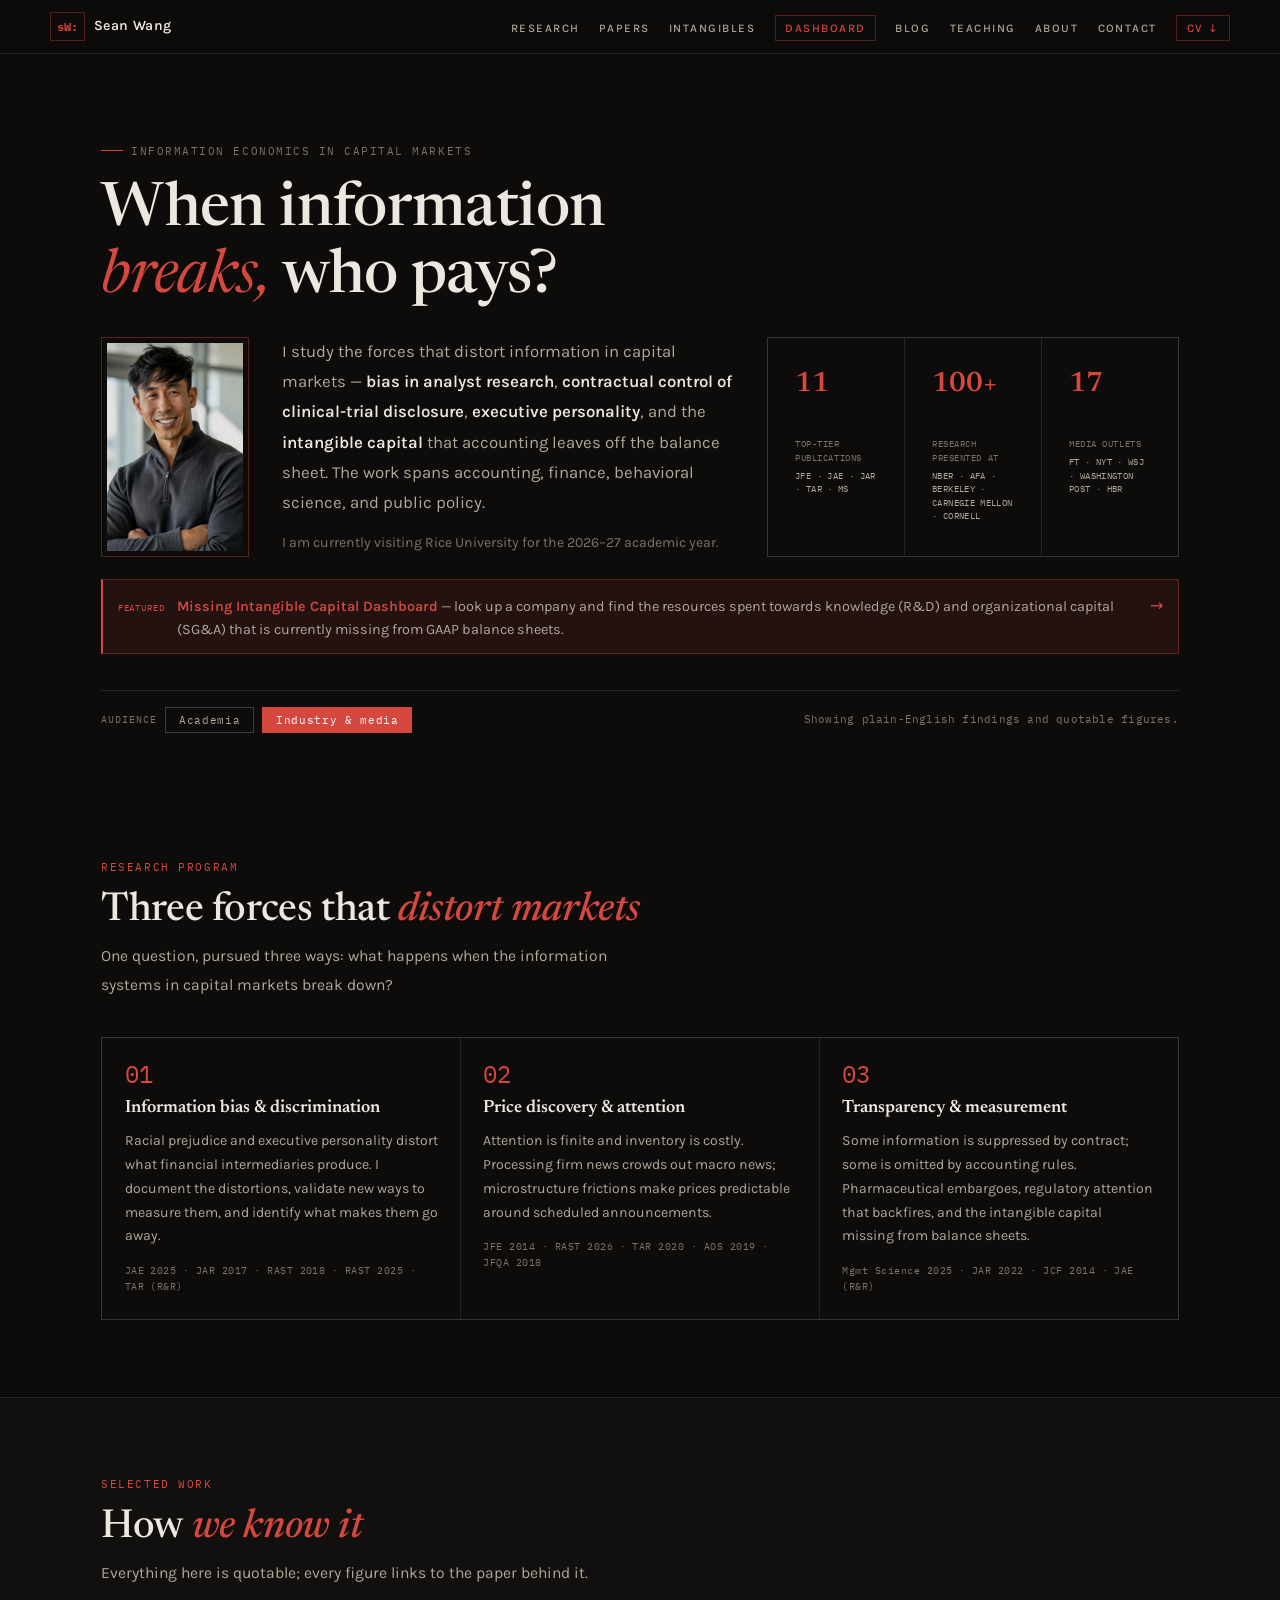
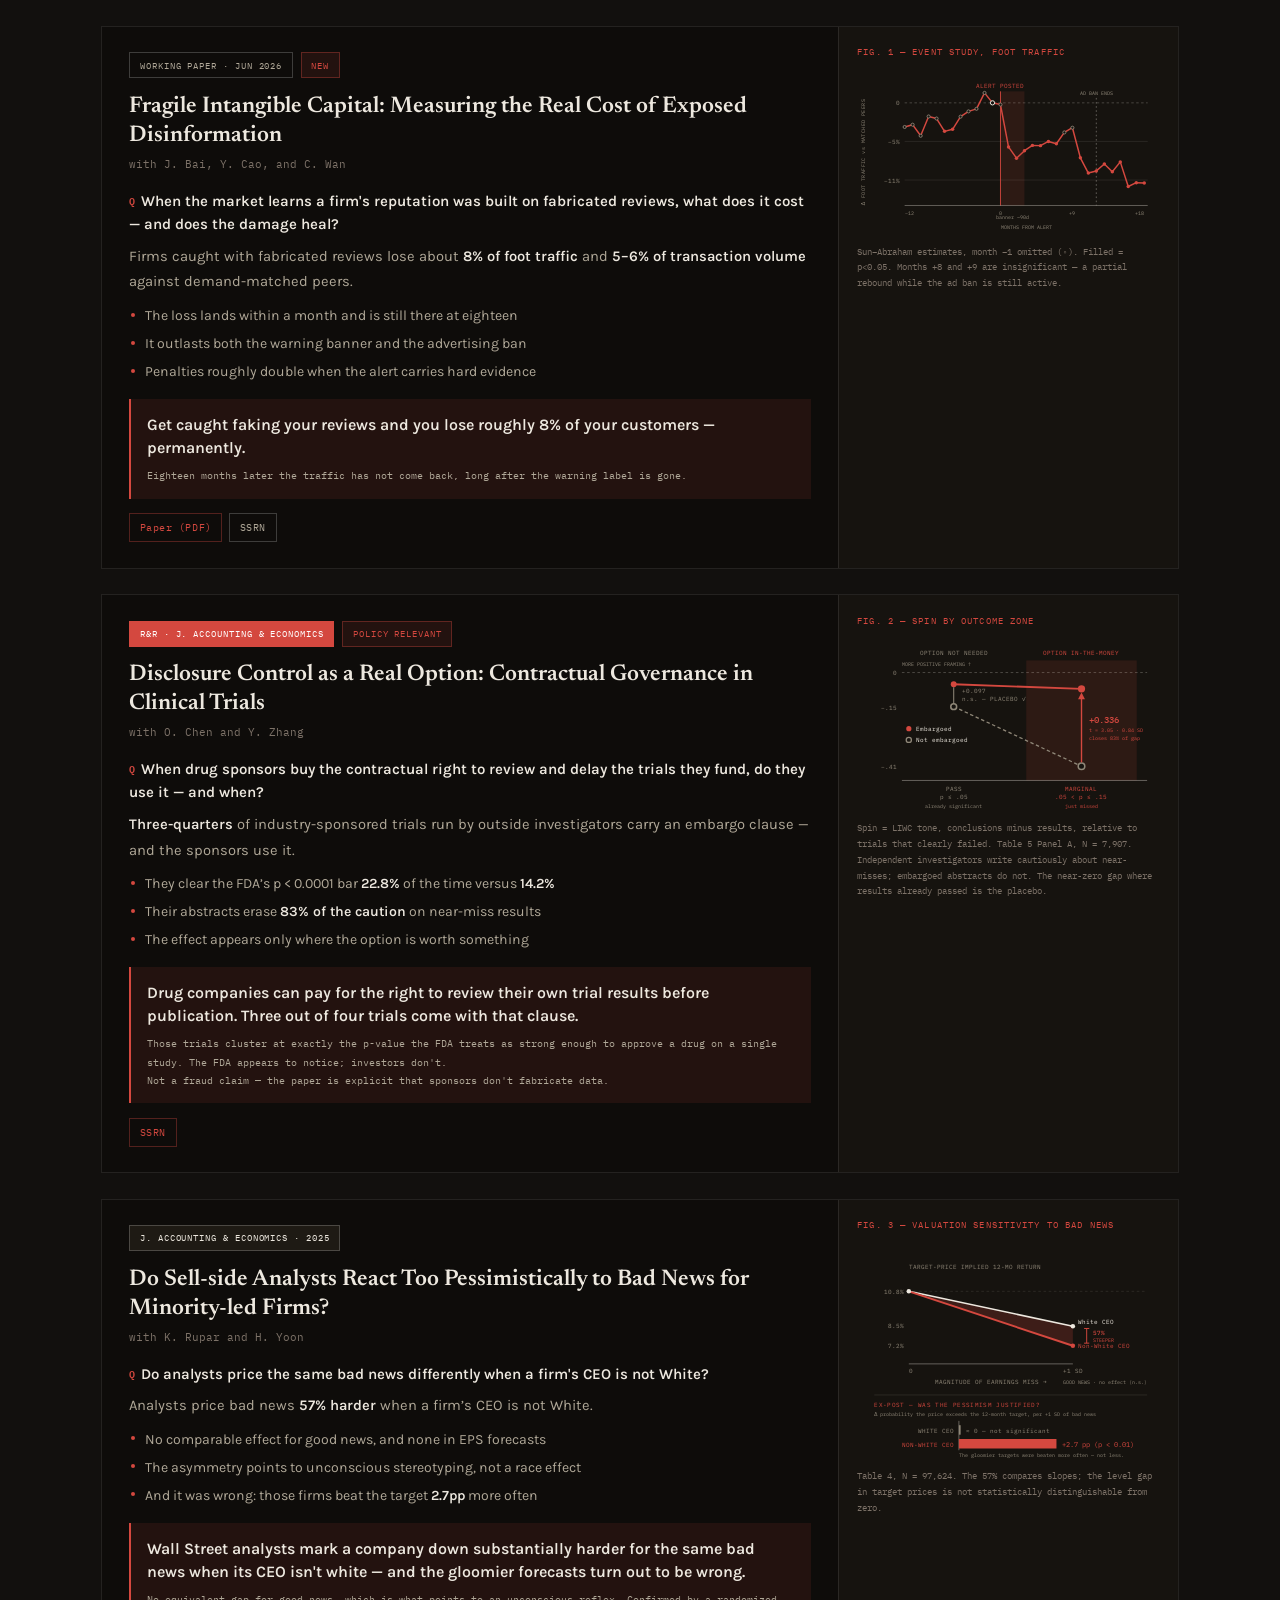
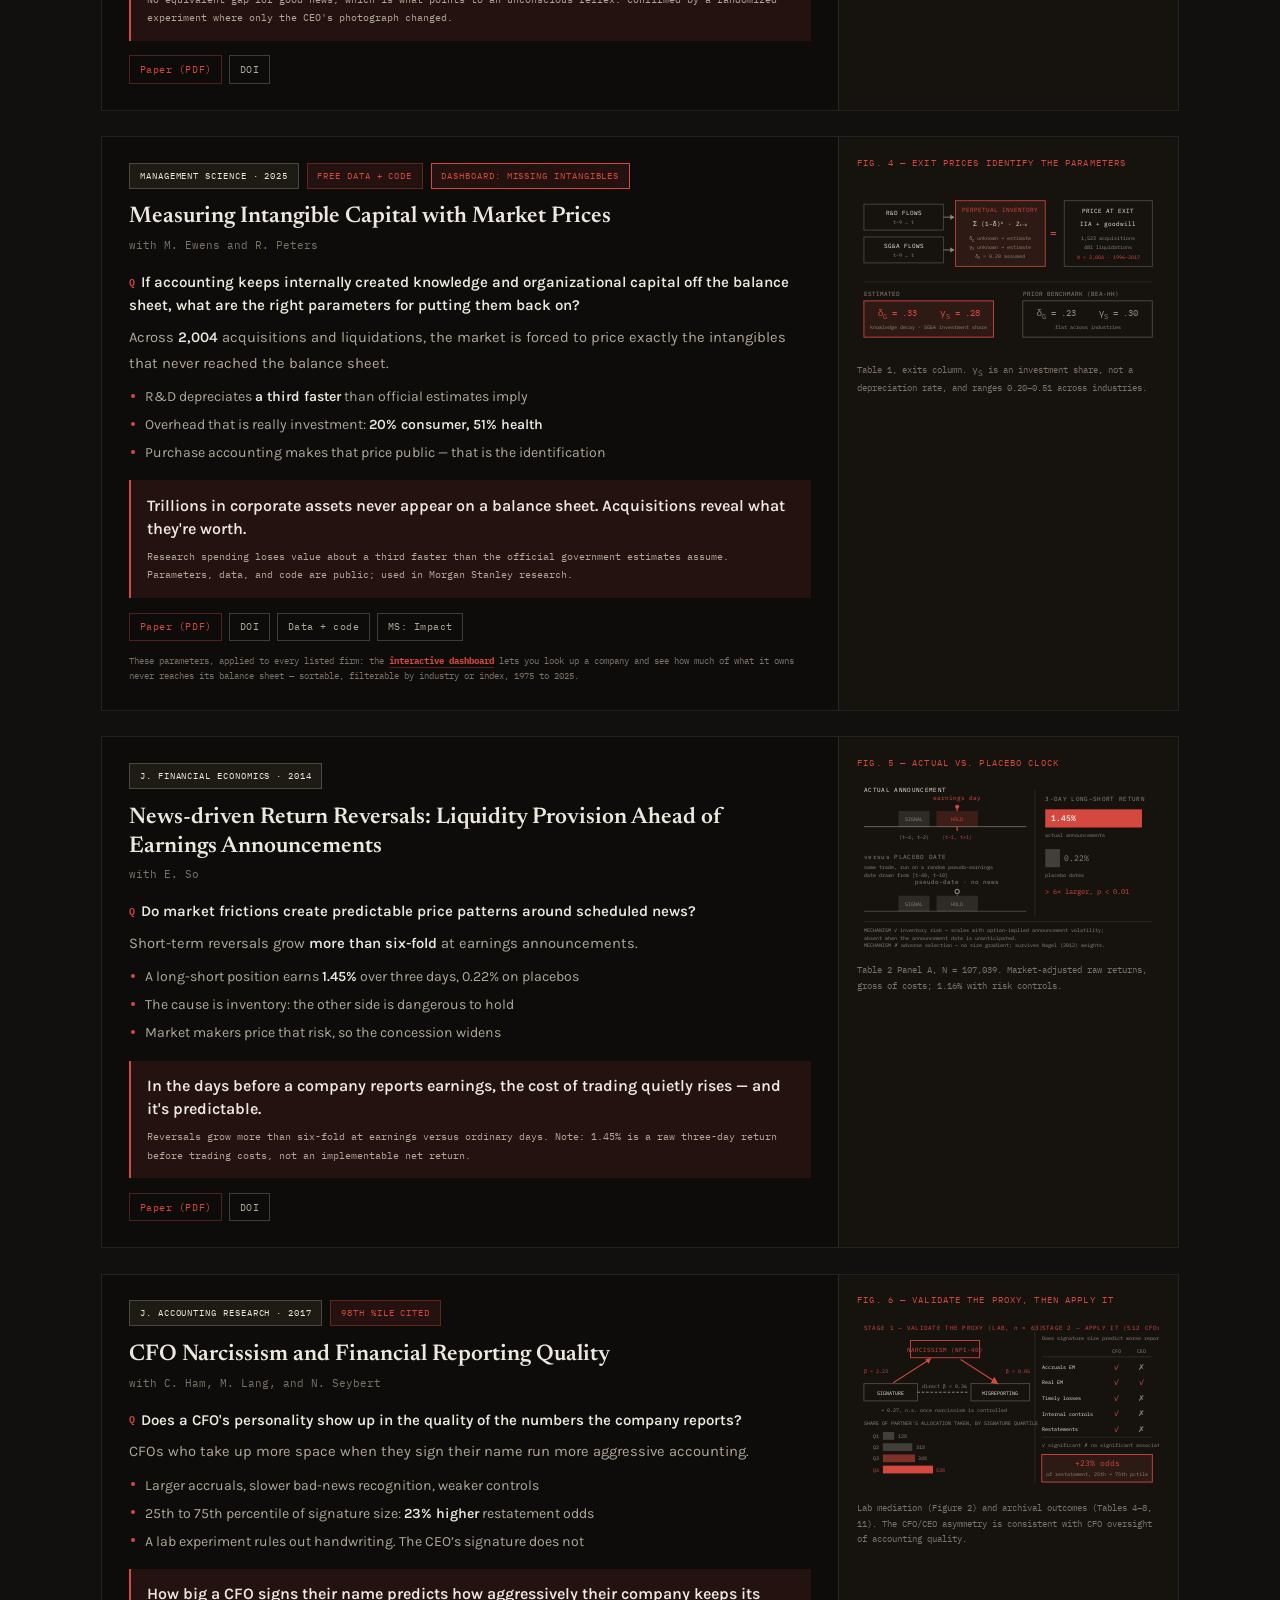
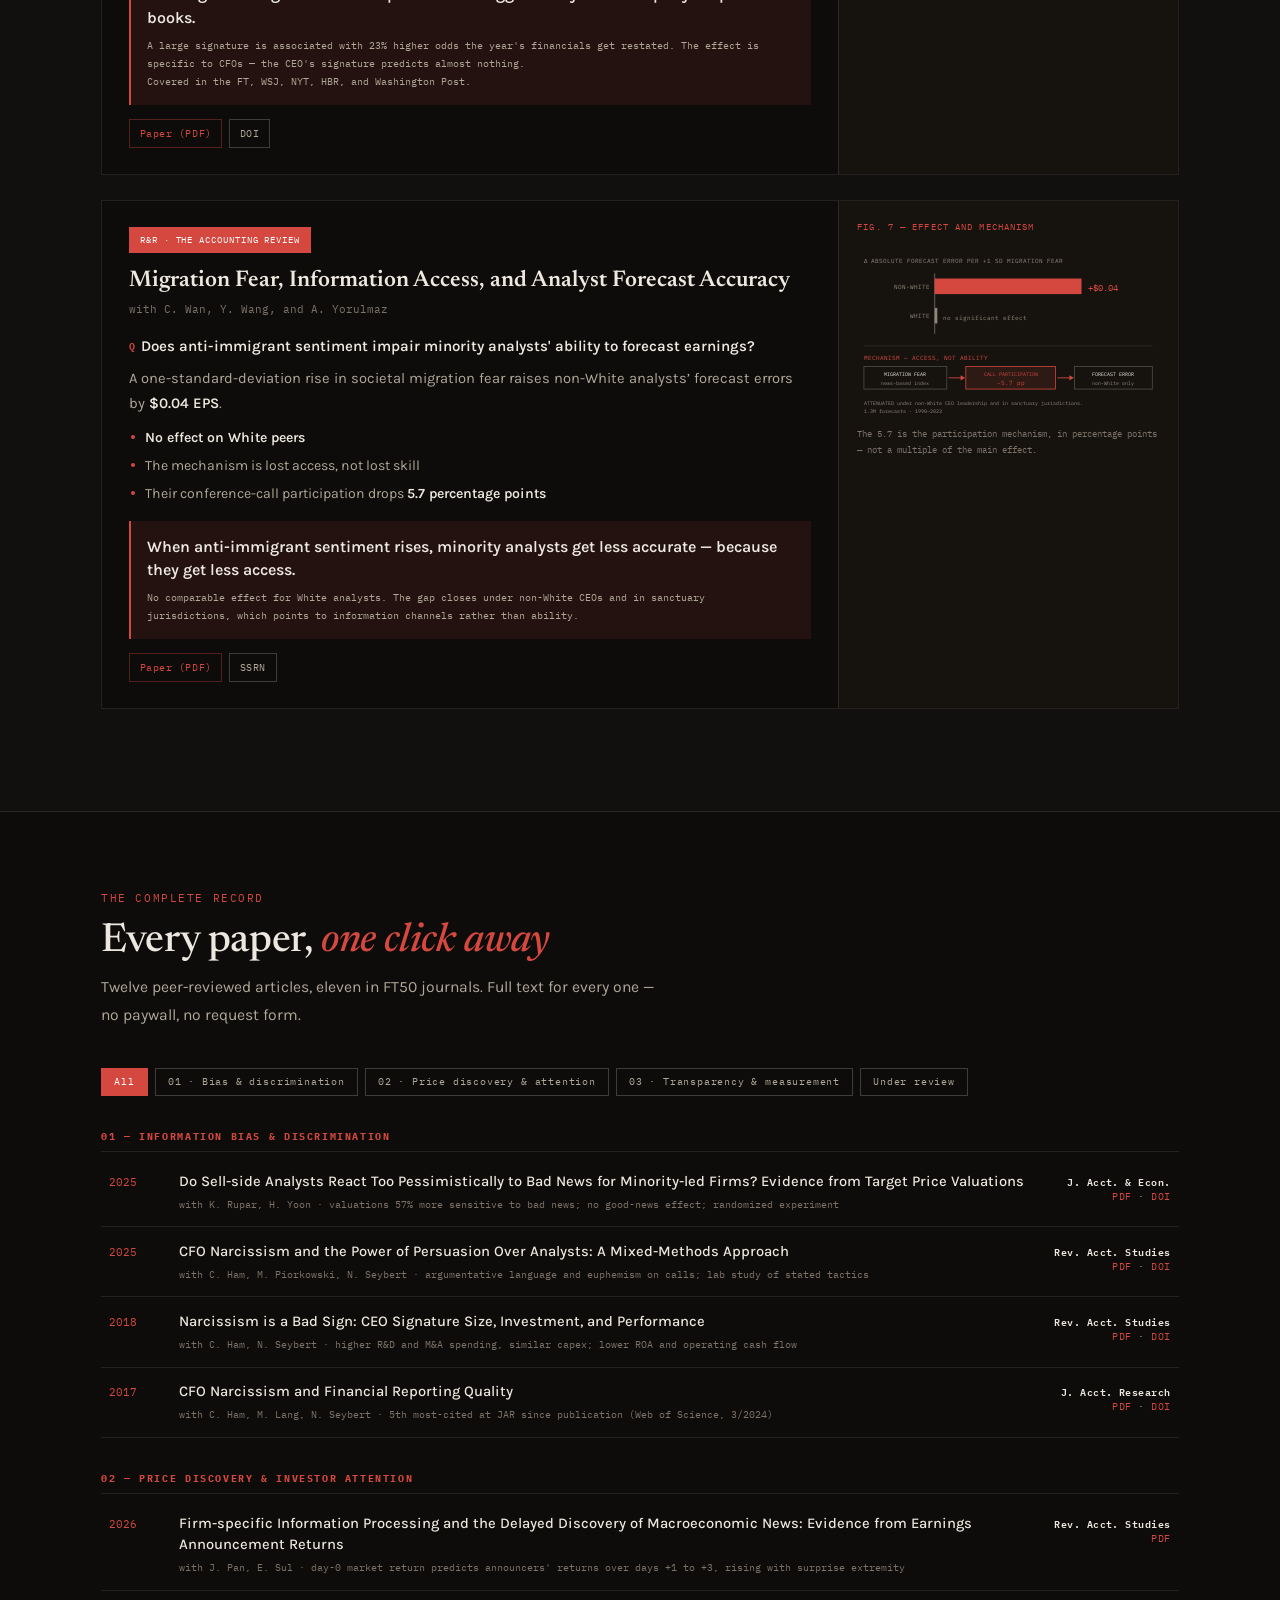
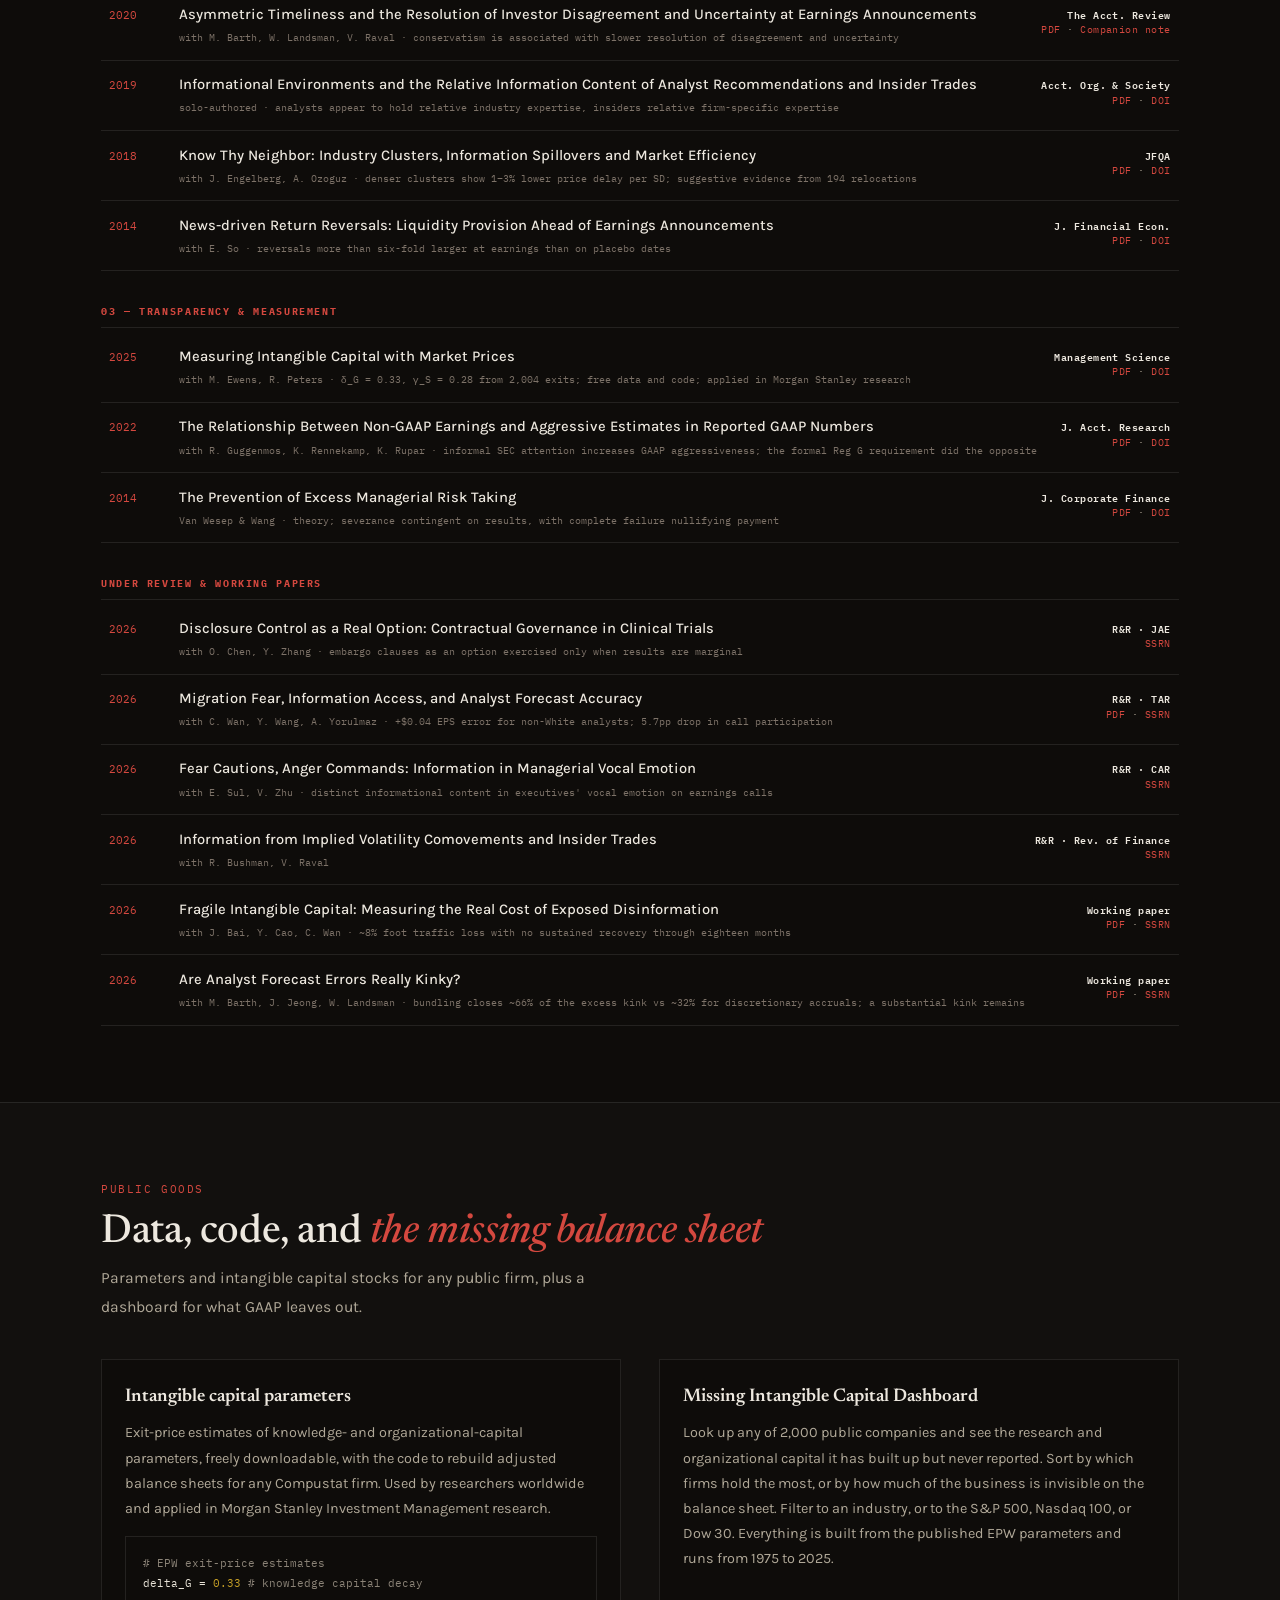
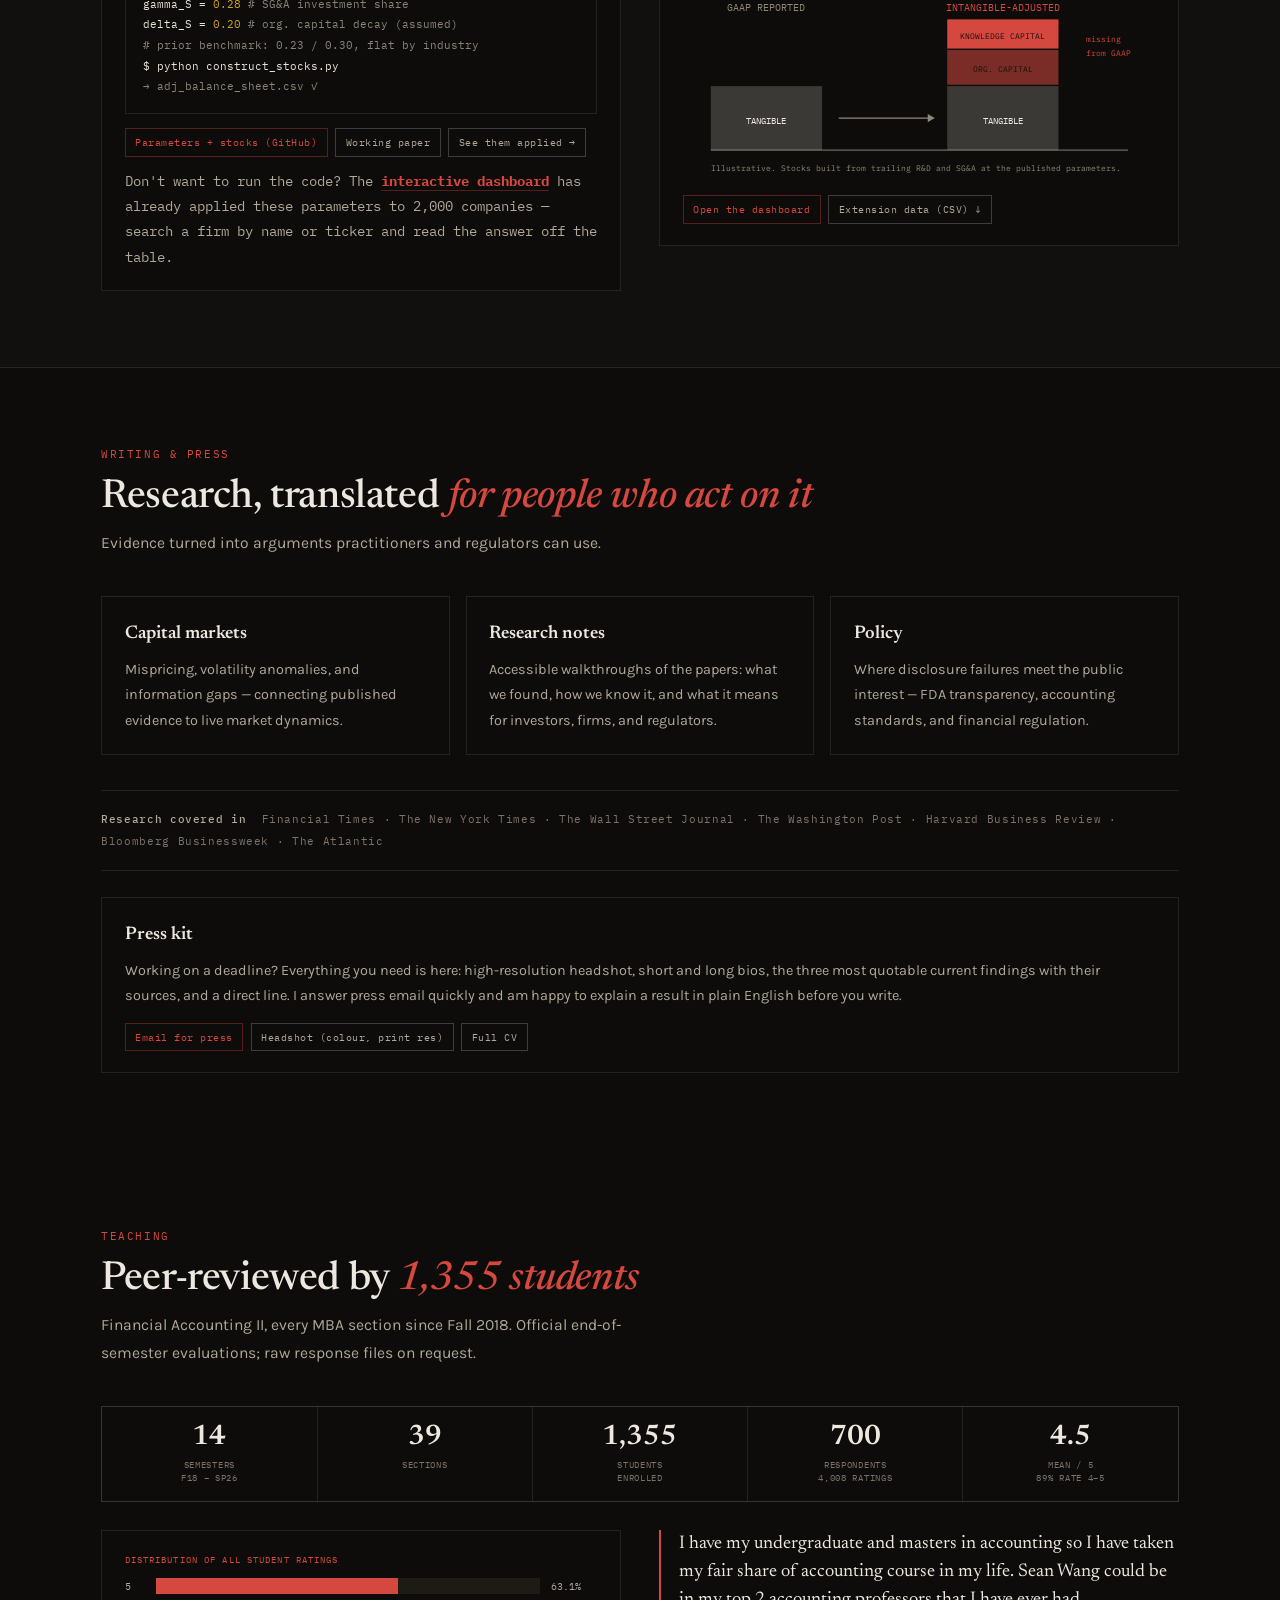
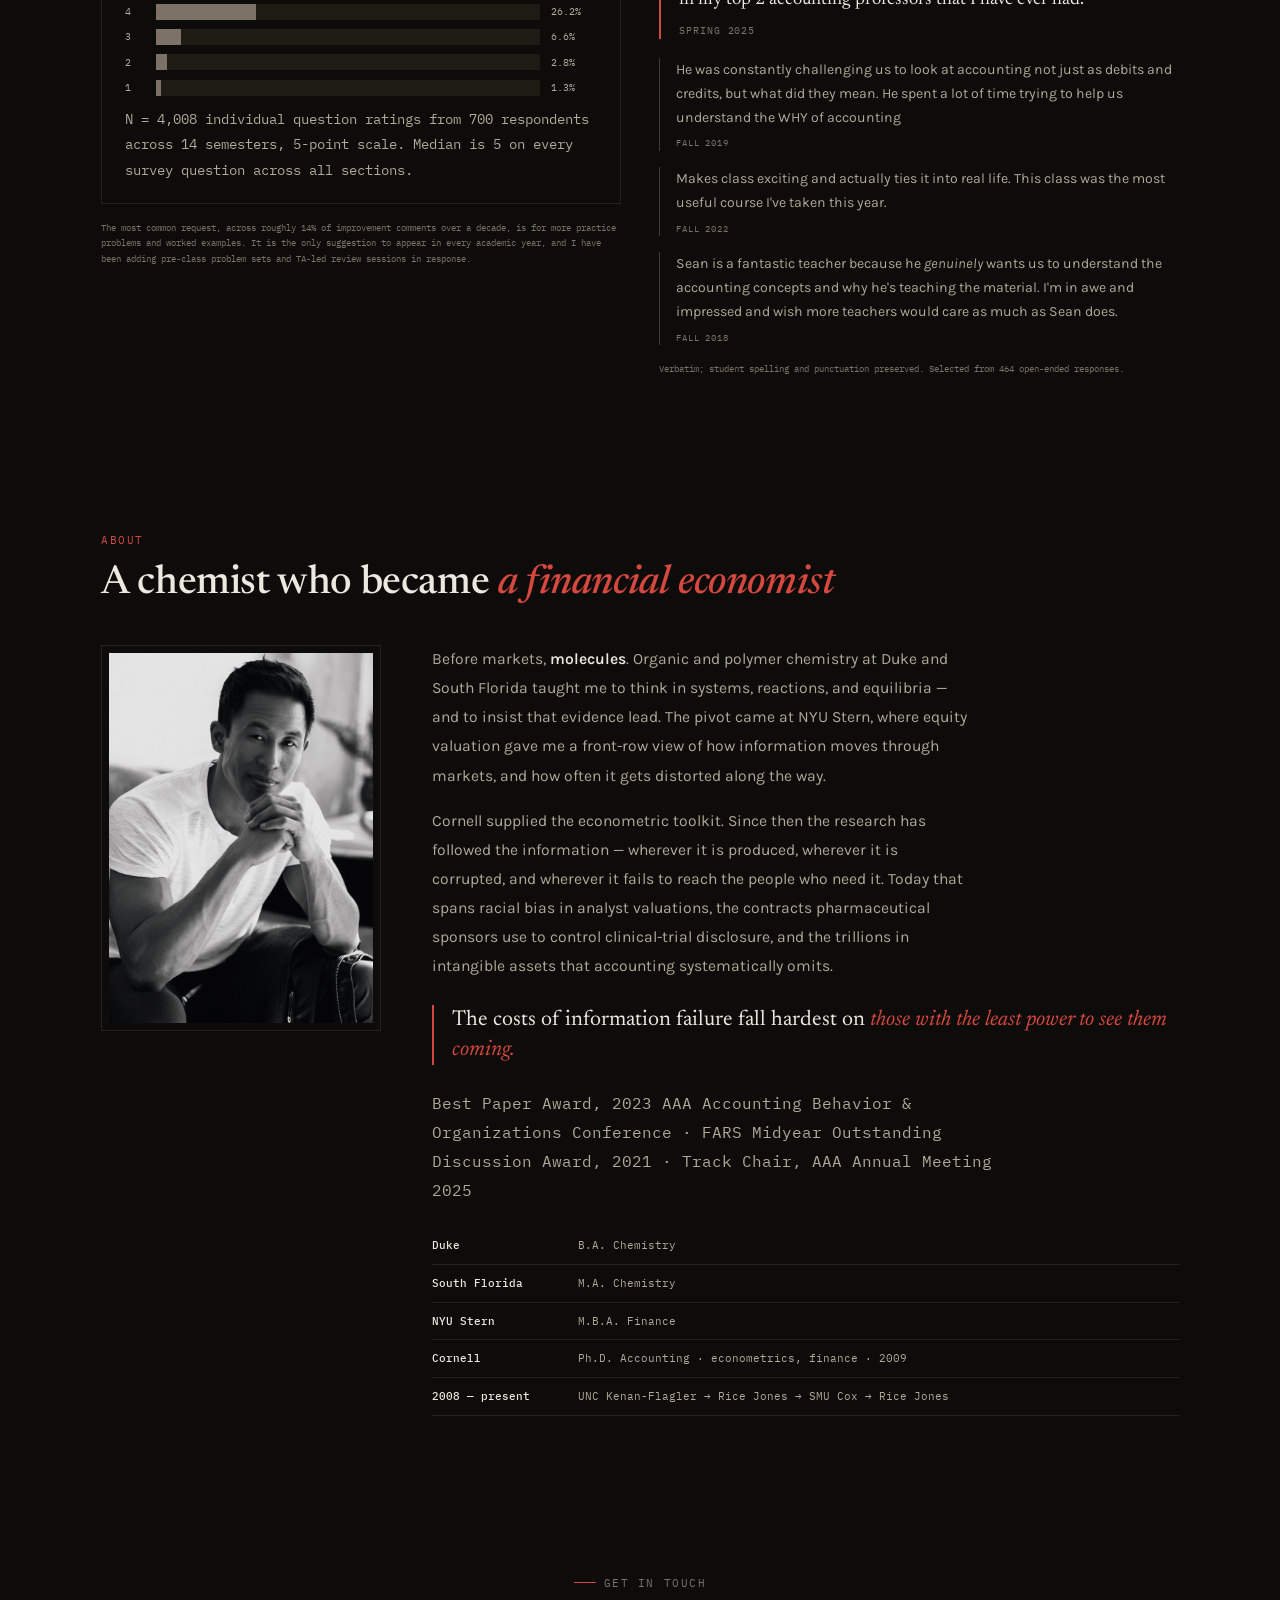
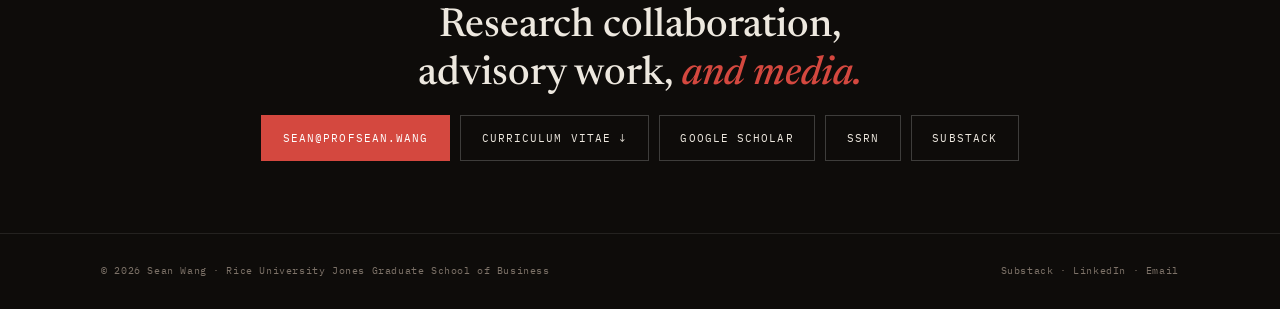
==== commit 6d2b96ba: "Streamline: tighter copy, collapsible design notes, media-first default Copy - Seven research answer" ====
--- a/index.html
+++ b/index.html
@@ -64,6 +64,7 @@
 <link rel="preconnect" href="https://fonts.googleapis.com">
 <link rel="preconnect" href="https://fonts.gstatic.com" crossorigin>
 <link href="https://fonts.googleapis.com/css2?family=Newsreader:ital,opsz,wght@0,6..72,300;0,6..72,400;0,6..72,500;0,6..72,600;1,6..72,400;1,6..72,500&amp;family=Karla:wght@300;400;500;600;700&amp;family=IBM+Plex+Mono:wght@400;500&amp;display=swap" rel="stylesheet">
+<script>try{var _a=localStorage.getItem('psw-audience-2');if(_a!=='academia')document.documentElement.setAttribute('data-theme','dark');}catch(e){}</script>
 <style>
 :root{
   --paper:#ffffff; --inset:#faf7f1; --inset2:#f4efe4; --band:#fbfaf7;
@@ -73,6 +74,8 @@
   --rule:rgba(26,23,20,0.11); --rule2:rgba(26,23,20,0.22); --rule3:rgba(180,42,36,0.25);
   --serif:'Newsreader',Georgia,serif; --sans:'Karla',system-ui,sans-serif; --mono:'IBM Plex Mono',ui-monospace,monospace;
   --max:1180px;
+  /* One value per box family, so near-identical paddings stop drifting. */
+  --pad-tile:1rem .85rem; --pad-frame:7px;
   --fig-red:#b42a24; --fig-red2:rgba(180,42,36,.55); --fig-ink:#1a1714; --fig-mute:#8b8377;
   --fig-bg:#ffffff; --fig-axis:rgba(26,23,20,.45); --fig-line:rgba(26,23,20,.3);
   --fig-grid:rgba(26,23,20,.10); --fig-fill1:rgba(26,23,20,.20);
@@ -108,6 +111,7 @@
 nav{order:2}
 .burger{order:4}
 .n-left{display:flex;align-items:center;gap:.55rem}
+.n-left:hover .n-name{color:var(--red)}
 .n-mark{font-family:var(--mono);font-size:.72rem;font-weight:600;color:var(--red);padding:.22rem .38rem;border:1.5px solid var(--rule3);white-space:nowrap}
 .n-name{font-size:.88rem;font-weight:600;letter-spacing:.03em}
 nav ul{display:flex;gap:clamp(.85rem,1.5vw,1.35rem);list-style:none;align-items:center}
@@ -148,6 +152,7 @@
 html[data-theme="dark"] .hero-photo img{filter:brightness(.88) contrast(1.04)}
 @media(max-width:900px){.hero-grid{grid-template-columns:120px minmax(0,1fr);align-items:start}.hero-photo{grid-row:1;align-self:start;min-height:0;aspect-ratio:4/5}}
 .hero p.lede{font-size:1.05rem;color:var(--ink2);line-height:1.8;max-width:46ch}
+.lede-now{display:inline-block;margin-top:.7rem;font-size:.88rem;color:var(--ink3)}
 /* Sits below the hero grid, full width, so it cannot disturb the three-column
    photo / lede / stats layout. */
 .hero-tool{display:flex;align-items:baseline;gap:.75rem;margin:1.4rem 0 0;padding:.75rem .9rem;
@@ -161,9 +166,13 @@
 @media(max-width:640px){.hero-tool{flex-wrap:wrap;gap:.4rem}.hero-tool .ht-go{display:none}}
 .hero p.lede b{color:var(--ink);font-weight:600}
 .hs{display:grid;grid-template-columns:repeat(3,1fr);gap:1px;background:var(--rule);border:1px solid var(--rule)}
-.hs div{background:var(--paper);padding:.85rem .8rem;display:flex;flex-direction:column;justify-content:flex-start}
+.hs div{background:var(--paper);padding:var(--pad-tile);display:flex;flex-direction:column;justify-content:flex-start}
 .hs .v{font-family:var(--serif);font-size:1.75rem;font-weight:600;color:var(--red);line-height:1}
 .hs .k{font-family:var(--mono);font-size:.58rem;letter-spacing:.06em;color:var(--ink3);margin-top:.45rem;line-height:1.45;text-transform:uppercase}
+.hs .kk{display:inline-block;margin-top:.3rem;color:var(--ink2);letter-spacing:.04em}
+.hs-lnk{display:block;color:inherit}
+.hs-lnk:hover .v{color:var(--red-ui)}
+.hs-lnk:hover .k{color:var(--ink2)}
 .reg-bar{display:flex;justify-content:space-between;align-items:center;gap:1rem;margin-top:2.2rem;padding-top:1rem;border-top:1px solid var(--rule);flex-wrap:wrap}
 .reg-note{font-family:var(--mono);font-size:.66rem;color:var(--ink3);letter-spacing:.02em}
 
@@ -199,14 +208,31 @@
 .qa .q{font-size:.94rem;font-weight:600;line-height:1.55;margin-bottom:.45rem}
 .qa .q::before{content:"Q";font-family:var(--mono);font-size:.62rem;color:var(--red);margin-right:.55em;vertical-align:.12em}
 .qa .a{font-size:.92rem;color:var(--ink2);line-height:1.75}
+/* Lead sentence carries the finding; bullets carry the support. */
+.qa .a .lead{margin-bottom:.55rem}
+.qa .a ul{list-style:none;margin:0;padding:0}
+.qa .a li{position:relative;padding-left:1rem;margin-bottom:.3rem;font-size:.88rem;line-height:1.65}
+.qa .a li::before{content:"";position:absolute;left:.1rem;top:.62em;width:4px;height:4px;border-radius:50%;background:var(--red)}
+.qa .a li:last-child{margin-bottom:0}
 .qa .a b{color:var(--ink);font-weight:600}
-.ident{font-family:var(--mono);font-size:.64rem;color:var(--ink3);line-height:1.85;border-top:1px dashed var(--rule2);padding-top:.75rem;margin-top:.9rem}
+/* Closed by default: 64-129 words of design detail per card is the right
+   content for a referee and dead weight for everyone else. */
+.ident{border-top:1px dashed var(--rule2);padding-top:.75rem;margin-top:.9rem}
+.ident>summary{font-family:var(--mono);font-size:.62rem;letter-spacing:.08em;text-transform:uppercase;
+  color:var(--ink3);cursor:pointer;list-style:none;display:flex;align-items:center;gap:.4rem}
+.ident>summary::-webkit-details-marker{display:none}
+.ident>summary::after{content:"+";font-size:.85rem;line-height:1;color:var(--red)}
+.ident[open]>summary::after{content:"\2212"}
+.ident>summary:hover{color:var(--red)}
+.ident-body{font-family:var(--mono);font-size:.64rem;color:var(--ink3);line-height:1.85;margin-top:.6rem}
 .ident b{color:var(--ink2);font-weight:500}
 .links{display:flex;gap:.45rem;flex-wrap:wrap;margin-top:.9rem}
 .lk{font-family:var(--mono);font-size:.63rem;letter-spacing:.05em;border:1px solid var(--rule2);padding:.3rem .6rem;color:var(--ink2);transition:.2s}
 .lk:hover{border-color:var(--red);color:var(--red)}
 .lk.pri{border-color:var(--rule3);color:var(--red)}
-.fig-cell{border-left:1px solid var(--rule);background:var(--inset);padding:1.1rem 1.15rem;display:flex;flex-direction:column;justify-content:center}
+.fig-cell{border-left:1px solid var(--rule);background:var(--inset);padding:1.1rem 1.15rem;display:flex;flex-direction:column;justify-content:center;cursor:pointer;display:block;transition:.2s}
+a.fig-cell:hover{background:var(--red-tint)}
+a.fig-cell:hover .fig-lbl{color:var(--red)}
 @media(max-width:900px){.fig-cell{border-left:none;border-top:1px solid var(--rule)}}
 .fig-lbl{font-family:var(--mono);font-size:.58rem;letter-spacing:.12em;text-transform:uppercase;color:var(--red);margin-bottom:.6rem}
 .fig-cap{font-family:var(--mono);font-size:.58rem;color:var(--ink3);line-height:1.7;margin-top:.6rem}
@@ -247,7 +273,7 @@
 
 /* ---------- teaching ---------- */
 .tstats{display:grid;grid-template-columns:repeat(5,1fr);gap:1px;background:var(--rule);border:1px solid var(--rule);margin-bottom:1.8rem}
-.tstats div{background:var(--paper);padding:1.1rem .8rem;text-align:center}
+.tstats div{background:var(--paper);padding:var(--pad-tile);text-align:center}
 .tstats b{font-family:var(--serif);font-size:clamp(1.3rem,2.2vw,1.85rem);font-weight:600;display:block;line-height:1}
 .tstats span{font-family:var(--mono);font-size:.55rem;letter-spacing:.08em;color:var(--ink3);display:block;margin-top:.45rem;text-transform:uppercase;line-height:1.5}
 @media(max-width:760px){.tstats{grid-template-columns:repeat(2,1fr)}}
@@ -280,14 +306,14 @@
 /* Monochrome against the colour hero — a deliberate register shift, not a
    second headshot. Frame is the neutral rule, not crimson: the accent is
    already spent on the hero photo and the nav. */
-.about-photo{border:1px solid var(--rule);background:var(--paper);padding:5px;position:sticky;top:5.5rem}
+.about-photo{border:1px solid var(--rule);background:var(--paper);padding:var(--pad-frame);position:sticky;top:5.5rem}
 .about-photo img{width:100%;height:auto;display:block}
 html[data-theme="dark"] .about-photo img{filter:brightness(.9) contrast(1.03)}
 @media(max-width:900px){
   .about-grid{grid-template-columns:1fr}
   .about-photo{position:static;max-width:240px;margin-bottom:.5rem}
 }
-.photo{border:1px solid var(--rule);padding:9px;background:var(--paper)}
+.photo{border:1px solid var(--rule);padding:var(--pad-frame);background:var(--paper)}
 .photo img{width:100%;height:auto;display:block;filter:grayscale(12%)}
 html[data-theme="dark"] .photo img{filter:grayscale(20%) brightness(.92)}
 .photo .cap{font-family:var(--mono);font-size:.58rem;letter-spacing:.08em;color:var(--ink3);padding-top:.65rem;text-transform:uppercase}
@@ -340,10 +366,10 @@
 
 <header>
   <div class="wrap nav">
-    <div class="n-left"><span class="n-mark">sW:</span><span class="n-name">Sean Wang</span></div>
+    <a class="n-left" href="#top" aria-label="Back to top"><span class="n-mark">sW:</span><span class="n-name">Sean Wang</span></a>
     <button class="burger" aria-expanded="false" aria-controls="navlist">MENU</button>
     <nav><ul id="navlist">
-      <li><a href="#research">Research</a></li>
+      <li><a href="#program">Research</a></li>
       <li><a href="#record">Papers</a></li>
       <li><a href="#data">Intangibles</a></li>
       <li><a class="nav-tool" href="explorer.html">Dashboard</a></li>
@@ -359,17 +385,17 @@
 <main id="main">
 
 <!-- ============ HERO ============ -->
-<div class="hero">
+<div class="hero" id="top">
   <div class="wrap">
     <div class="eyebrow">Information economics in capital markets</div>
     <h1>When information <em>breaks,</em> who pays?</h1>
     <div class="hero-grid">
       <div class="hero-photo"><img src="headshot-rice.jpg" alt="Sean Wang" width="800" height="1000" loading="eager"></div>
-      <p class="lede">I study the forces that distort information in capital markets — <b>bias in analyst research</b>, <b>contractual control of clinical-trial disclosure</b>, <b>executive personality</b>, and the <b>intangible capital</b> that accounting leaves off the balance sheet. The work spans accounting, finance, behavioral science, and public policy.</p>
+      <p class="lede">I study the forces that distort information in capital markets — <b>bias in analyst research</b>, <b>contractual control of clinical-trial disclosure</b>, <b>executive personality</b>, and the <b>intangible capital</b> that accounting leaves off the balance sheet. The work spans accounting, finance, behavioral science, and public policy.<br><span class="lede-now">I am currently visiting Rice University for the 2026&ndash;27 academic year.</span></p>
       <div class="hs">
-        <div><div class="v">11</div><div class="k">Top-tier<br>publications</div></div>
-        <div><div class="v">5</div><div class="k">Elite journals<br>JFE · JAE · JAR<br>TAR · MS</div></div>
-        <div><div class="v">90+</div><div class="k">Seminars &amp; conferences<br>NBER · AFA · Kellogg · NYU · Yale · LBS</div></div>
+        <div><a class="hs-lnk" href="sean-wang-cv.pdf"><div class="v">11</div><div class="k">Top-tier publications<br><span class="kk">JFE · JAE · JAR · TAR · MS</span></div></a></div>
+        <div><a class="hs-lnk" href="sean-wang-cv.pdf"><div class="v">100+</div><div class="k">Research presented at<br><span class="kk">NBER · AFA · Berkeley · Carnegie Mellon · Cornell</span></div></a></div>
+        <div><a class="hs-lnk" href="sean-wang-cv.pdf"><div class="v">17</div><div class="k">Media outlets<br><span class="kk">FT · NYT · WSJ · Washington Post · HBR</span></div></a></div>
       </div>
     </div>
     <a class="hero-tool" href="explorer.html">
@@ -380,8 +406,8 @@
     <div class="reg-bar">
       <div class="reg">
         <span class="reg-lbl" id="reglbl">Audience</span>
-        <button class="seg" id="segA" aria-pressed="true" aria-describedby="reglbl">Academia</button>
-        <button class="seg" id="segN" aria-pressed="false" aria-describedby="reglbl">Industry &amp; media</button>
+        <button class="seg" id="segA" aria-pressed="false" aria-describedby="reglbl">Academia</button>
+        <button class="seg" id="segN" aria-pressed="true" aria-describedby="reglbl">Industry &amp; media</button>
       </div>
       <p class="reg-note r-acad">Showing identification, samples, and estimates.</p>
       <p class="reg-note r-news">Showing plain-English findings and quotable figures.</p>
@@ -390,7 +416,7 @@
 </div>
 
 <!-- ============ RESEARCH PROGRAM ============ -->
-<section id="program" class="band">
+<section id="program">
   <div class="wrap">
     <div class="shead rv">
       <div class="so">Research program</div>
@@ -398,19 +424,19 @@
       <p class="sd">One question, pursued three ways: what happens when the information systems in capital markets break down?</p>
     </div>
     <div class="streams">
-      <a class="stream rv" href="#record">
+      <a class="stream rv" href="#record" data-jump="bias">
         <div class="sn">01</div>
         <h3>Information bias &amp; discrimination</h3>
         <p>Racial prejudice and executive personality distort what financial intermediaries produce. I document the distortions, validate new ways to measure them, and identify what makes them go away.</p>
         <div class="sj">JAE 2025 · JAR 2017 · RAST 2018 · RAST 2025 · TAR (R&amp;R)</div>
       </a>
-      <a class="stream rv" href="#record">
+      <a class="stream rv" href="#record" data-jump="price">
         <div class="sn">02</div>
         <h3>Price discovery &amp; attention</h3>
         <p>Attention is finite and inventory is costly. Processing firm news crowds out macro news; microstructure frictions make prices predictable around scheduled announcements.</p>
         <div class="sj">JFE 2014 · RAST 2026 · TAR 2020 · AOS 2019 · JFQA 2018</div>
       </a>
-      <a class="stream rv" href="#record">
+      <a class="stream rv" href="#record" data-jump="measure">
         <div class="sn">03</div>
         <h3>Transparency &amp; measurement</h3>
         <p>Some information is suppressed by contract; some is omitted by accounting rules. Pharmaceutical embargoes, regulatory attention that backfires, and the intangible capital missing from balance sheets.</p>
@@ -421,13 +447,12 @@
 </section>
 
 <!-- ============ RESEARCH ============ -->
-<section id="research">
+<section id="research" class="band">
   <div class="wrap">
     <div class="shead rv">
       <div class="so">Selected work</div>
       <h2 class="st">How <em>we know it</em></h2>
-      <p class="sd r-acad">For each paper: the question it asks, what the evidence shows, and a drawing of the design that produced it. Estimates are quoted from the table they come from.</p>
-      <p class="sd r-news">For each paper: the question, the finding in plain English, and one picture. Everything here is quotable, and every figure links to the paper behind it.</p>
+      <p class="sd r-news">Everything here is quotable; every figure links to the paper behind it.</p>
     </div>
     <!-- 1. FRAGILE -->
     <article class="dos rv">
@@ -438,15 +463,15 @@
           <div class="with">with J. Bai, Y. Cao, and C. Wan</div>
           <div class="qa">
             <p class="q">When the market learns a firm's reputation was built on fabricated reviews, what does it cost — and does the damage heal?</p>
-            <p class="a">Flagged firms lose about <b>8% of foot traffic</b> and <b>5–6% of transaction volume</b> relative to demand-matched peers. The loss lands within a month and is still there at eighteen months — past the removal of the warning banner and the end of the advertising ban. Penalties are roughly twice as large when the alert carries documentary evidence.</p>
-          </div>
-          <div class="ident r-acad">
+            <div class="a"><p class="lead">Firms caught with fabricated reviews lose about <b>8% of foot traffic</b> and <b>5–6% of transaction volume</b> against demand-matched peers.</p><ul><li>The loss lands within a month and is still there at eighteen</li><li>It outlasts both the warning banner and the advertising ban</li><li>Penalties roughly double when the alert carries hard evidence</li></ul></div>
+          </div>
+          <details class="ident r-acad"><summary>Design &amp; identification</summary><div class="ident-body">
             <b>Design</b> — staggered DiD; Sun &amp; Abraham (2021) interaction-weighted estimator for event studies.<br>
             <b>Controls</b> — never-treated demand-side peers from the intermediary's own "People Also Viewed" graph (revealed substitution, not industry code or geography).<br>
             <b>Estimate</b> — −0.0763 (t = −3.52), N = 16,837 firm-months; entropy-balanced −0.0772 (t = −4.95).<br>
             <b>Pre-trends</b> — max |t| = 1.24; no effect in the alert month itself (−0.6%, t = −0.47).<br>
             <b>Data</b> — Yelp alerts × SafeGraph GPS foot traffic × Consumer Edge transactions, 2019–2024.
-          </div>
+          </div></details>
           <div class="presskit r-news">
             <p class="hl">Get caught faking your reviews and you lose roughly 8% of your customers — permanently.</p>
             <p class="mn">Eighteen months later the traffic has not come back, long after the warning label is gone.</p>
@@ -456,7 +481,7 @@
             <a class="lk" href="https://papers.ssrn.com/sol3/papers.cfm?abstract_id=6963001">SSRN</a>
           </div>
         </div>
-        <div class="fig-cell">
+        <a class="fig-cell" href="papers/bai-cao-wan-wang-2026-wp.pdf" aria-label="Open the paper behind this figure">
           <div class="fig-lbl">Fig. 1 — Event study, foot traffic</div>
           <svg class="fig" viewBox="-18 0 368 200" role="img" aria-labelledby="f1t f1d">
             <title id="f1t">Event study of foot traffic around a consumer alert</title>
@@ -492,7 +517,7 @@
             <text x="188" y="194" font-size="6.5" fill="var(--fig-mute)" text-anchor="middle">MONTHS FROM ALERT</text>
           </svg>
           <p class="fig-cap">Sun–Abraham estimates, month −1 omitted (◦). Filled = p&lt;0.05. Months +8 and +9 are insignificant — a partial rebound while the ad ban is still active.</p>
-        </div>
+        </a>
       </div>
     </article>
 
@@ -505,15 +530,15 @@
           <div class="with">with O. Chen and Y. Zhang</div>
           <div class="qa">
             <p class="q">When drug sponsors buy the contractual right to review and delay the trials they fund, do they use it — and when?</p>
-            <p class="a"><b>Three-quarters</b> of industry-sponsored trials run by outside investigators carry embargo clauses. Those trials report the FDA's "very statistically persuasive" threshold — p&nbsp;&lt;&nbsp;0.0001 — <b>22.8% of the time versus 14.2%</b>. And their abstracts erase about <b>83% of the caution</b> independent investigators write into near-miss results. The effect appears only where the option is worth something.</p>
-          </div>
-          <div class="ident r-acad">
+            <div class="a"><p class="lead"><b>Three-quarters</b> of industry-sponsored trials run by outside investigators carry an embargo clause — and the sponsors use it.</p><ul><li>They clear the FDA’s p&nbsp;&lt;&nbsp;0.0001 bar <b>22.8%</b> of the time versus <b>14.2%</b></li><li>Their abstracts erase <b>83% of the caution</b> on near-miss results</li><li>The effect appears only where the option is worth something</li></ul></div>
+          </div>
+          <details class="ident r-acad"><summary>Design &amp; identification</summary><div class="ident-body">
             <b>Design</b> — cross-sectional OLS with year × indication × firm fixed effects; SEs clustered by firm. Not a DiD; the paper reports associations.<br>
             <b>Identification</b> — a within-design placebo: the embargo effect on spin is <b>+0.336 (t = 3.05)</b> in the marginal zone (0.05 &lt; p ≤ 0.15) but <b>+0.097 (t = 1.45, n.s.)</b> where results already cleared p ≤ 0.05. Difference tested, p = 0.02.<br>
             <b>Magnitude</b> — 0.336 on a LIWC tone index with SD 0.402, i.e. ≈0.84 SD; it closes 83% of the −0.407 caution non-embargoed investigators show.<br>
             <b>Sample</b> — 58,144 firm–trial–indication observations, ClinicalTrials.gov × PubMed, 2007–2023.<br>
             <b>Downstream</b> — the FDA discounts the approval premium on extreme significance by ≈35% (−0.227, t = −2.55); capital markets show no reaction at all.
-          </div>
+          </div></details>
           <div class="presskit r-news">
             <p class="hl">Drug companies can pay for the right to review their own trial results before publication. Three out of four trials come with that clause.</p>
             <p class="mn">Those trials cluster at exactly the p-value the FDA treats as strong enough to approve a drug on a single study. The FDA appears to notice; investors don't.<br>Not a fraud claim — the paper is explicit that sponsors don't fabricate data.</p>
@@ -522,7 +547,7 @@
             <a class="lk pri" href="https://papers.ssrn.com/sol3/papers.cfm?abstract_id=6485602">SSRN</a>
           </div>
         </div>
-        <div class="fig-cell">
+        <a class="fig-cell" href="https://papers.ssrn.com/sol3/papers.cfm?abstract_id=6485602" aria-label="Open the paper behind this figure">
           <div class="fig-lbl">Fig. 2 — Spin by outcome zone</div>
           <svg class="fig" viewBox="0 0 350 200" role="img" aria-labelledby="f2t f2d">
             <title id="f2t">Spin in published abstracts by statistical-significance zone</title>
@@ -562,7 +587,7 @@
             <text x="68" y="121" font-size="6.5" fill="var(--fig-ink)">Not embargoed</text>
           </svg>
           <p class="fig-cap">Spin = LIWC tone, conclusions minus results, relative to trials that clearly failed. Table 5 Panel A, N = 7,907. Independent investigators write cautiously about near-misses; embargoed abstracts do not. The near-zero gap where results already passed is the placebo.</p>
-        </div>
+        </a>
       </div>
     </article>
 
@@ -575,14 +600,14 @@
           <div class="with">with K. Rupar and H. Yoon</div>
           <div class="qa">
             <p class="q">Do analysts price the same bad news differently when a firm's CEO is not White?</p>
-            <p class="a">A given dose of bad news moves analysts' valuations <b>57% more</b> when the CEO is non-White. There is <b>no comparable effect for good news</b> and none in EPS forecasts — the asymmetry is what makes this look like an unconscious stereotype response rather than a general race effect. And the pessimism was not justified: those firms are <b>2.7pp more likely</b> to exceed the target within twelve months.</p>
-          </div>
-          <div class="ident r-acad">
+            <div class="a"><p class="lead">Analysts price bad news <b>57% harder</b> when a firm’s CEO is not White.</p><ul><li>No comparable effect for good news, and none in EPS forecasts</li><li>The asymmetry points to unconscious stereotyping, not a race effect</li><li>And it was wrong: those firms beat the target <b>2.7pp</b> more often</li></ul></div>
+          </div>
+          <details class="ident r-acad"><summary>Design &amp; identification</summary><div class="ident-body">
             <b>Design</b> — analyst-firm-date panel with analyst and year fixed effects, all 13 controls interacted with bad news; SEs two-way clustered by analyst and year-month. Plus a randomized experiment (N = 366) varying only the CEO's photo.<br>
             <b>Estimate</b> — Non-White × Bad News = <b>−0.013 (t = −2.27)</b>, N = 97,624, S&amp;P 1500, 2005–2019. Per one SD of bad news, implied returns fall 3.6% vs 2.3%; the 57% is the ratio of those sensitivities, not a level gap.<br>
             <b>Ex-post</b> — Beat = <b>+0.027 (p &lt; 0.01)</b>. The gloomier targets were wrong.<br>
             <b>Moderators</b> — amplified post-2016 and in high hate-crime areas; attenuates once an analyst has covered the CEO before.
-          </div>
+          </div></details>
           <div class="presskit r-news">
             <p class="hl">Wall Street analysts mark a company down substantially harder for the same bad news when its CEO isn't white — and the gloomier forecasts turn out to be wrong.</p>
             <p class="mn">No equivalent gap for good news, which is what points to an unconscious reflex. Confirmed by a randomized experiment where only the CEO's photograph changed.</p>
@@ -592,7 +617,7 @@
             <a class="lk" href="https://doi.org/10.1016/j.jacceco.2024.101707">DOI</a>
           </div>
         </div>
-        <div class="fig-cell">
+        <a class="fig-cell" href="papers/rupar-wang-yoon-2025-jae.pdf" aria-label="Open the paper behind this figure">
           <div class="fig-lbl">Fig. 3 — Valuation sensitivity to bad news</div>
           <svg class="fig" viewBox="0 0 350 250" role="img" aria-labelledby="f3t f3d">
             <title id="f3t">Analyst target-price sensitivity to bad news by CEO race</title>
@@ -633,7 +658,7 @@
             <text x="118" y="248" font-size="6" fill="var(--fig-mute)">The gloomier targets were beaten more often — not less.</text>
           </svg>
           <p class="fig-cap">Table 4, N = 97,624. The 57% compares slopes; the level gap in target prices is not statistically distinguishable from zero.</p>
-        </div>
+        </a>
       </div>
     </article>
     <!-- 4. INTANGIBLE CAPITAL -->
@@ -645,14 +670,14 @@
           <div class="with">with M. Ewens and R. Peters</div>
           <div class="qa">
             <p class="q">If accounting keeps internally created knowledge and organizational capital off the balance sheet, what are the right parameters for putting them back on?</p>
-            <p class="a">When a firm is acquired or liquidated, the market is forced to price exactly the intangibles that never appeared on its balance sheet — and purchase accounting makes that price public. Across 2,004 exits, R&amp;D turns out to depreciate <b>a third faster</b> than the official estimates imply, and the share of overhead that is really long-lived investment swings from <b>20% in consumer firms to 51% in healthcare</b> rather than being a flat 30%.</p>
-          </div>
-          <div class="ident r-acad">
+            <div class="a"><p class="lead">Across <b>2,004</b> acquisitions and liquidations, the market is forced to price exactly the intangibles that never reached the balance sheet.</p><ul><li>R&amp;D depreciates <b>a third faster</b> than official estimates imply</li><li>Overhead that is really investment: <b>20% consumer, 51% health</b></li><li>Purchase accounting makes that price public — that is the identification</li></ul></div>
+          </div>
+          <details class="ident r-acad"><summary>Design &amp; identification</summary><div class="ident-body">
             <b>Design</b> — structural perpetual-inventory model fit by nonlinear least squares to observed exit prices; industry-year intangible market-to-book fixed effects; bootstrapped SEs (1,000 firm-level replications).<br>
             <b>Identification</b> — exit price P = identifiable intangible assets + goodwill, scrubbed of synergy and overpayment via announcement returns; matched against up to ten trailing years of R&amp;D and SG&amp;A.<br>
             <b>Estimates</b> — δ<sub>G</sub> = <b>0.33</b> (0.034), γ<sub>S</sub> = <b>0.28</b> (0.024), with δ<sub>S</sub> fixed at 0.20. Pseudo-R² = 0.542, N = 2,004 (1,523 acquisitions + 481 bankruptcies), 1996–2017.<br>
             <b>Validation</b> — on a 1978–2017 panel excluding all estimation firm-years, the resulting stocks perform equal to or better than status-quo measures; the gains are significant for market enterprise value and human-capital risk, marginal for brand, patents, and trademarks.
-          </div>
+          </div></details>
           <div class="presskit r-news">
             <p class="hl">Trillions in corporate assets never appear on a balance sheet. Acquisitions reveal what they're worth.</p>
             <p class="mn">Research spending loses value about a third faster than the official government estimates assume. Parameters, data, and code are public; used in Morgan Stanley research.</p>
@@ -665,7 +690,7 @@
           </div>
           <p class="fig-cap" style="margin-top:.7rem">These parameters, applied to every listed firm: the <a class="tool-lk" href="explorer.html">interactive dashboard</a> lets you look up a company and see how much of what it owns never reaches its balance sheet — sortable, filterable by industry or index, 1975 to 2025.</p>
         </div>
-        <div class="fig-cell">
+        <a class="fig-cell" href="papers/ewens-peters-wang-2025-ms.pdf" aria-label="Open the paper behind this figure">
           <div class="fig-lbl">Fig. 4 — Exit prices identify the parameters</div>
           <svg class="fig" viewBox="0 0 350 200" role="img" aria-labelledby="f4t f4d">
             <title id="f4t">How exit prices identify intangible capitalization parameters</title>
@@ -704,7 +729,7 @@
             <text x="267" y="173" font-size="6" fill="var(--fig-mute)" text-anchor="middle">flat across industries</text>
           </svg>
           <p class="fig-cap">Table 1, exits column. γ<sub>S</sub> is an investment share, not a depreciation rate, and ranges 0.20–0.51 across industries.</p>
-        </div>
+        </a>
       </div>
     </article>
 
@@ -717,14 +742,14 @@
           <div class="with">with E. So</div>
           <div class="qa">
             <p class="q">Do market frictions create predictable price patterns around scheduled news?</p>
-            <p class="a">Someone has to take the other side of every trade, and ahead of an earnings report that inventory becomes dangerous to hold. Market makers demand a steeper concession, so short-term reversals grow <b>more than six-fold</b> at announcements. A long-short position on pre-announcement returns earns <b>1.45%</b> over the three-day window, against 0.22% on placebo dates.</p>
-          </div>
-          <div class="ident r-acad">
+            <div class="a"><p class="lead">Short-term reversals grow <b>more than six-fold</b> at earnings announcements.</p><ul><li>A long-short position earns <b>1.45%</b> over three days, 0.22% on placebos</li><li>The cause is inventory: the other side is dangerous to hold</li><li>Market makers price that risk, so the concession widens</li></ul></div>
+          </div>
+          <details class="ident r-acad"><summary>Design &amp; identification</summary><div class="ident-body">
             <b>Design</b> — conditional quintile sort on the market-adjusted return over t−4 to t−2, held t−1 to t+1, with breakpoints from the prior calendar quarter. The identifying comparison is a pseudo-announcement date drawn uniformly 10–40 trading days earlier.<br>
             <b>Estimate</b> — 1.448% (p = 0.00), Table 2 Panel A; pseudo-date counterpart 0.218%. Returns are <b>market-adjusted raw</b>, not factor-adjusted, and are gross of transaction costs. With size, book-to-market, momentum, and beta controls the spread is 1.16%.<br>
             <b>Sample</b> — 107,039 earnings announcements, 1996–2011, price ≥ $5.<br>
             <b>Mechanism</b> — inventory risk, not adverse selection: no size gradient, survives Nagel (2012) weights, scales with option-implied announcement volatility, and vanishes for unanticipated announcement dates.
-          </div>
+          </div></details>
           <div class="presskit r-news">
             <p class="hl">In the days before a company reports earnings, the cost of trading quietly rises — and it's predictable.</p>
             <p class="mn">Reversals grow more than six-fold at earnings versus ordinary days. Note: 1.45% is a raw three-day return before trading costs, not an implementable net return.</p>
@@ -734,7 +759,7 @@
             <a class="lk" href="https://doi.org/10.1016/j.jfineco.2014.06.009">DOI</a>
           </div>
         </div>
-        <div class="fig-cell">
+        <a class="fig-cell" href="papers/so-wang-2014-jfe.pdf" aria-label="Open the paper behind this figure">
           <div class="fig-lbl">Fig. 5 — Actual vs. placebo clock</div>
           <svg class="fig" viewBox="0 0 350 200" role="img" aria-labelledby="f5t f5d">
             <title id="f5t">Reversal strategy returns on actual versus pseudo announcement dates</title>
@@ -777,7 +802,7 @@
             <text x="8" y="194" font-size="6" fill="var(--fig-mute)">MECHANISM ✗ adverse selection — no size gradient; survives Nagel (2012) weights.</text>
           </svg>
           <p class="fig-cap">Table 2 Panel A, N = 107,039. Market-adjusted raw returns, gross of costs; 1.16% with risk controls.</p>
-        </div>
+        </a>
       </div>
     </article>
 
@@ -790,24 +815,24 @@
           <div class="with">with C. Ham, M. Lang, and N. Seybert</div>
           <div class="qa">
             <p class="q">Does a CFO's personality show up in the quality of the numbers the company reports?</p>
-            <p class="a">CFOs who take up more space when they sign their name run more aggressive accounting: larger discretionary accruals, slower recognition of bad news, weaker internal controls, and more restatements — moving from the 25th to the 75th percentile of signature size is associated with <b>23% higher odds of a restatement</b>. A lab experiment shows the mechanism is measured narcissism, not a handwriting quirk. The CEO's signature predicts almost none of it.</p>
-          </div>
-          <div class="ident r-acad">
+            <div class="a"><p class="lead">CFOs who take up more space when they sign their name run more aggressive accounting.</p><ul><li>Larger accruals, slower bad-news recognition, weaker controls</li><li>25th to 75th percentile of signature size: <b>23% higher</b> restatement odds</li><li>A lab experiment rules out handwriting. The CEO’s signature does not</li></ul></div>
+          </div>
+          <details class="ident r-acad"><summary>Design &amp; identification</summary><div class="ident-body">
             <b>Validation</b> — n = 63 lab subjects; signature size correlates with NPI-40 (r = 0.30, p = 0.017), and narcissism fully mediates the path to misreporting: the direct effect falls from β = 0.36 (p = 0.035) to β = 0.27 (p = 0.124) once NPI-40 enters. Payoffs are deterministic, so overconfidence and risk aversion are inert by construction.<br>
             <b>Archival</b> — 512 notarized CFO signatures from SEC Order 4-460 (June 2002); firm-years with two-digit SIC fixed effects, SEs clustered by firm. Associational — no firm or CFO fixed effects are possible with one signature per CFO.<br>
             <b>Estimates</b> — accruals 0.009 (p&lt;0.01); real EM 0.051 (p&lt;0.05); conservatism −0.066 (p&lt;0.05); ineffective controls 0.641 (p&lt;0.10); restatement 0.455 (p&lt;0.05).<br>
             <b>Ruled out</b> — options-based overconfidence, facial width-to-height ratio, expected letter size, CFO relative pay.
-          </div>
+          </div></details>
           <div class="presskit r-news">
             <p class="hl">How big a CFO signs their name predicts how aggressively their company keeps its books.</p>
-            <p class="mn">A large signature is associated with 23% higher odds the year's financials get restated. The effect is specific to CFOs — the CEO's signature predicts almost nothing.<br>Covered in The Economist, FT, WSJ, NYT, HBR, Washington Post.</p>
+            <p class="mn">A large signature is associated with 23% higher odds the year's financials get restated. The effect is specific to CFOs — the CEO's signature predicts almost nothing.<br>Covered in the FT, WSJ, NYT, HBR, and Washington Post.</p>
           </div>
           <div class="links">
             <a class="lk pri" href="papers/ham-lang-seybert-wang-2017-jar.pdf">Paper (PDF)</a>
             <a class="lk" href="https://doi.org/10.1111/1475-679X.12176">DOI</a>
           </div>
         </div>
-        <div class="fig-cell">
+        <a class="fig-cell" href="papers/ham-lang-seybert-wang-2017-jar.pdf" aria-label="Open the paper behind this figure">
           <div class="fig-lbl">Fig. 6 — Validate the proxy, then apply it</div>
           <svg class="fig" viewBox="0 0 350 200" role="img" aria-labelledby="f6t f6d">
             <title id="f6t">Mediation of signature size through narcissism, and outcomes by executive role</title>
@@ -869,7 +894,7 @@
             <text x="278" y="183" font-size="5.6" fill="var(--fig-mute)" text-anchor="middle">of restatement, 25th → 75th pctile</text>
           </svg>
           <p class="fig-cap">Lab mediation (Figure 2) and archival outcomes (Tables 4–8, 11). The CFO/CEO asymmetry is consistent with CFO oversight of accounting quality.</p>
-        </div>
+        </a>
       </div>
     </article>
 
@@ -882,13 +907,13 @@
           <div class="with">with C. Wan, Y. Wang, and A. Yorulmaz</div>
           <div class="qa">
             <p class="q">Does anti-immigrant sentiment impair minority analysts' ability to forecast earnings?</p>
-            <p class="a">A one-standard-deviation rise in societal migration fear raises non-White analysts' absolute forecast errors by <b>$0.04 EPS</b>, with <b>no effect on White peers</b>. The mechanism appears to be lost access rather than lost skill: during high-fear periods non-White analysts see a <b>5.7 percentage point</b> drop in conference-call participation.</p>
-          </div>
-          <div class="ident r-acad">
+            <div class="a"><p class="lead">A one-standard-deviation rise in societal migration fear raises non-White analysts’ forecast errors by <b>$0.04 EPS</b>.</p><ul><li><b>No effect on White peers</b></li><li>The mechanism is lost access, not lost skill</li><li>Their conference-call participation drops <b>5.7 percentage points</b></li></ul></div>
+          </div>
+          <details class="ident r-acad"><summary>Design &amp; identification</summary><div class="ident-body">
             <b>Design</b> — 1.3 million EPS forecasts, 1990–2023, against a news-based migration-fear index; the 2015–16 election is used as an inflection point in sentiment, corroborating rather than identifying.<br>
             <b>Mechanism</b> — 5.7pp reduction in conference-call participation during high-fear periods, coinciding with the increase in forecast errors.<br>
             <b>Moderators</b> — the penalty is largest in high-idiosyncratic-volatility firms and is attenuated under non-White CEO leadership and in sanctuary jurisdictions.
-          </div>
+          </div></details>
           <div class="presskit r-news">
             <p class="hl">When anti-immigrant sentiment rises, minority analysts get less accurate — because they get less access.</p>
             <p class="mn">No comparable effect for White analysts. The gap closes under non-White CEOs and in sanctuary jurisdictions, which points to information channels rather than ability.</p>
@@ -898,7 +923,7 @@
             <a class="lk" href="https://papers.ssrn.com/sol3/papers.cfm?abstract_id=5193858">SSRN</a>
           </div>
         </div>
-        <div class="fig-cell">
+        <a class="fig-cell" href="papers/wan-wang-wang-yorulmaz-2026-wp.pdf" aria-label="Open the paper behind this figure">
           <div class="fig-lbl">Fig. 7 — Effect and mechanism</div>
           <svg class="fig" viewBox="0 0 350 200" role="img" aria-labelledby="f7t f7d">
             <title id="f7t">Forecast error response to migration fear, by analyst race</title>
@@ -928,19 +953,19 @@
             <text x="8" y="196" font-size="6" fill="var(--fig-mute)">1.3M forecasts · 1990–2023</text>
           </svg>
           <p class="fig-cap">The 5.7 is the participation mechanism, in percentage points — not a multiple of the main effect.</p>
-        </div>
+        </a>
       </div>
     </article>
   </div>
 </section>
 
 <!-- ============ COMPLETE RECORD ============ -->
-<section id="record" class="band">
+<section id="record">
   <div class="wrap">
     <div class="shead rv">
       <div class="so">The complete record</div>
       <h2 class="st">Every paper, <em>one click away</em></h2>
-      <p class="sd">Twelve peer-reviewed articles, eleven of them in FT50 journals, plus work in progress. Every entry links to the full text — no paywall, no request form.</p>
+      <p class="sd">Twelve peer-reviewed articles, eleven in FT50 journals. Full text for every one — no paywall, no request form.</p>
     </div>
     <div class="filters rv" role="group" aria-label="Filter publications by research stream">
       <button class="fb" data-f="all" aria-pressed="true">All</button>
@@ -979,12 +1004,12 @@
 </section>
 
 <!-- ============ DATA ============ -->
-<section id="data">
+<section id="data" class="band">
   <div class="wrap">
     <div class="shead rv">
       <div class="so">Public goods</div>
       <h2 class="st">Data, code, and <em>the missing balance sheet</em></h2>
-      <p class="sd">Parameters and capitalized intangible stocks you can apply to any public firm — plus an interactive dashboard for seeing what GAAP leaves out.</p>
+      <p class="sd">Parameters and intangible capital stocks for any public firm, plus a dashboard for what GAAP leaves out.</p>
     </div>
     <div class="data-grid">
       <div class="card rv">
@@ -1035,12 +1060,12 @@
 </section>
 
 <!-- ============ WRITING & PRESS ============ -->
-<section id="writing" class="band">
+<section id="writing">
   <div class="wrap">
     <div class="shead rv">
       <div class="so">Writing &amp; press</div>
       <h2 class="st">Research, translated <em>for people who act on it</em></h2>
-      <p class="sd">I write about information failures in markets, policy, and public health — turning academic evidence into arguments practitioners and regulators can use.</p>
+      <p class="sd">Evidence turned into arguments practitioners and regulators can use.</p>
     </div>
     <div class="wgrid">
       <a class="card rv" href="https://profseanwang.substack.com/">
@@ -1057,7 +1082,7 @@
       </a>
     </div>
     <div class="media-line rv">
-      <b>Research covered in</b> &nbsp;The Economist · Financial Times · The New York Times · The Wall Street Journal · The Washington Post · Harvard Business Review · Bloomberg Businessweek · The Atlantic · ABC News · Chicago Tribune · Fast Company · Inc. · CFO · Motley Fool · NASDAQ · Seeking Alpha · The Times · Yahoo News
+      <b>Research covered in</b> &nbsp;Financial Times · The New York Times · The Wall Street Journal · The Washington Post · Harvard Business Review · Bloomberg Businessweek · The Atlantic
     </div>
     <div class="card rv r-news" style="margin-top:1.6rem">
       <h4>Press kit</h4>
@@ -1077,7 +1102,7 @@
     <div class="shead rv">
       <div class="so">Teaching</div>
       <h2 class="st">Peer-reviewed by <em>1,355 students</em></h2>
-      <p class="sd">Financial Accounting II in the MBA program — full-time, professional, and online cohorts. Every section taught since Fall 2018, aggregated from official end-of-semester evaluations. Raw response files available on request.</p>
+      <p class="sd">Financial Accounting II, every MBA section since Fall 2018. Official end-of-semester evaluations; raw response files on request.</p>
     </div>
     <div class="tstats rv">
       <div><b>14</b><span>Semesters<br>F18 – Sp26</span></div>
@@ -1111,7 +1136,7 @@
 </section>
 
 <!-- ============ ABOUT ============ -->
-<section id="about" class="band">
+<section id="about">
   <div class="wrap">
     <div class="shead rv">
       <div class="so">About</div>
@@ -1123,6 +1148,7 @@
         <p>Before markets, <b>molecules</b>. Organic and polymer chemistry at Duke and South Florida taught me to think in systems, reactions, and equilibria — and to insist that evidence lead. The pivot came at NYU Stern, where equity valuation gave me a front-row view of how information moves through markets, and how often it gets distorted along the way.</p>
         <p>Cornell supplied the econometric toolkit. Since then the research has followed the information — wherever it is produced, wherever it is corrupted, and wherever it fails to reach the people who need it. Today that spans racial bias in analyst valuations, the contracts pharmaceutical sponsors use to control clinical-trial disclosure, and the trillions in intangible assets that accounting systematically omits.</p>
         <div class="pull">The costs of information failure fall hardest on <em>those with the least power to see them coming.</em></div>
+        <p class="fig-cap awards">Best Paper Award, 2023 AAA Accounting Behavior &amp; Organizations Conference · FARS Midyear Outstanding Discussion Award, 2021 · Track Chair, AAA Annual Meeting 2025</p>
         <div class="path">
           <div class="r"><b>Duke</b><span>B.A. Chemistry</span></div>
           <div class="r"><b>South Florida</b><span>M.A. Chemistry</span></div>
@@ -1130,7 +1156,6 @@
           <div class="r"><b>Cornell</b><span>Ph.D. Accounting · econometrics, finance · 2009</span></div>
           <div class="r"><b>2008 — present</b><span>UNC Kenan-Flagler → Rice Jones → SMU Cox → Rice Jones</span></div>
         </div>
-        <p class="fig-cap" style="margin-top:1.4rem">Reviewer for JAE, TAR, RAST, Journal of Finance, JFE, RFS, Management Science, CAR, AOS, JFQA, and Review of Finance. Best Paper Award, 2023 AAA Accounting Behavior &amp; Organizations Conference. FARS Midyear Outstanding Discussion Award, 2021. Track Chair, AAA Annual Meeting 2025. Invited PhD guest lecturer at Harvard, UNC, and Georgia Tech.</p>
       </div>
     </div>
   </div>
@@ -1140,9 +1165,8 @@
 <section id="contact" class="cta">
   <div class="wrap rv">
     <div class="eyebrow" style="justify-content:center;display:inline-flex">Get in touch</div>
-    <h2>Research collaboration, advisory work, <em>and press.</em></h2>
+    <h2>Research collaboration, advisory work, <em>and media.</em></h2>
     <p class="r-acad">Happy to hear from co-authors, seminar organizers, and doctoral students working on information economics, disclosure, or analyst behavior.</p>
-    <p class="r-news">Journalists: every figure on this page is quotable and links to the underlying paper. For background, data, or a plain-English walkthrough of any result, email directly.</p>
     <div class="btns">
       <a class="btn solid" href="mailto:Sean@profsean.wang">Sean@profsean.wang</a>
       <a class="btn" href="sean-wang-cv.pdf">Curriculum vitae ↓</a>
@@ -1156,7 +1180,7 @@
 </main>
 
 <footer><div class="wrap foot">
-  <span>I am currently visiting Rice University for the 2026&ndash;2027 academic year.<br>© 2026 Sean Wang · Jones Graduate School of Business</span>
+  <span>© 2026 Sean Wang · Rice University Jones Graduate School of Business</span>
   <span><a href="https://profseanwang.substack.com/">Substack</a> · <a href="https://www.linkedin.com/in/sean-wang-1801774a/">LinkedIn</a> · <a href="mailto:Sean@profsean.wang">Email</a></span>
 </div></footer>
 
@@ -1182,9 +1206,22 @@
     if(sa)sa.setAttribute('aria-pressed',n?'false':'true');
     if(sn)sn.setAttribute('aria-pressed',n?'true':'false');
     root.setAttribute('data-theme',n?THEME_FOR_AUDIENCE.industry:THEME_FOR_AUDIENCE.academia);
+    // Remembered so the choice survives a reload and carries to the dashboard.
+    try{localStorage.setItem('psw-audience-2',n?'industry':'academia')}catch(e){}
   }
-  setReg(false);
+  var saved='industry'; try{saved=localStorage.getItem('psw-audience-2')||'industry'}catch(e){}
+  setReg(saved==='industry');
   if(sa&&sn){sa.addEventListener('click',function(){setReg(false)});sn.addEventListener('click',function(){setReg(true)})}
+
+  // The three programme cards jump to the record AND narrow it to that theme,
+  // so "01 Information bias" lands on the five papers it refers to.
+  document.querySelectorAll('.stream[data-jump]').forEach(function(a){
+    a.addEventListener('click',function(){
+      var key=a.dataset.jump;
+      var btn=document.querySelector('.fb[data-f="'+key+'"]');
+      if(btn)btn.click();
+    });
+  });
 
   var fbs=document.querySelectorAll('.fb');
   fbs.forEach(function(btn){btn.addEventListener('click',function(){
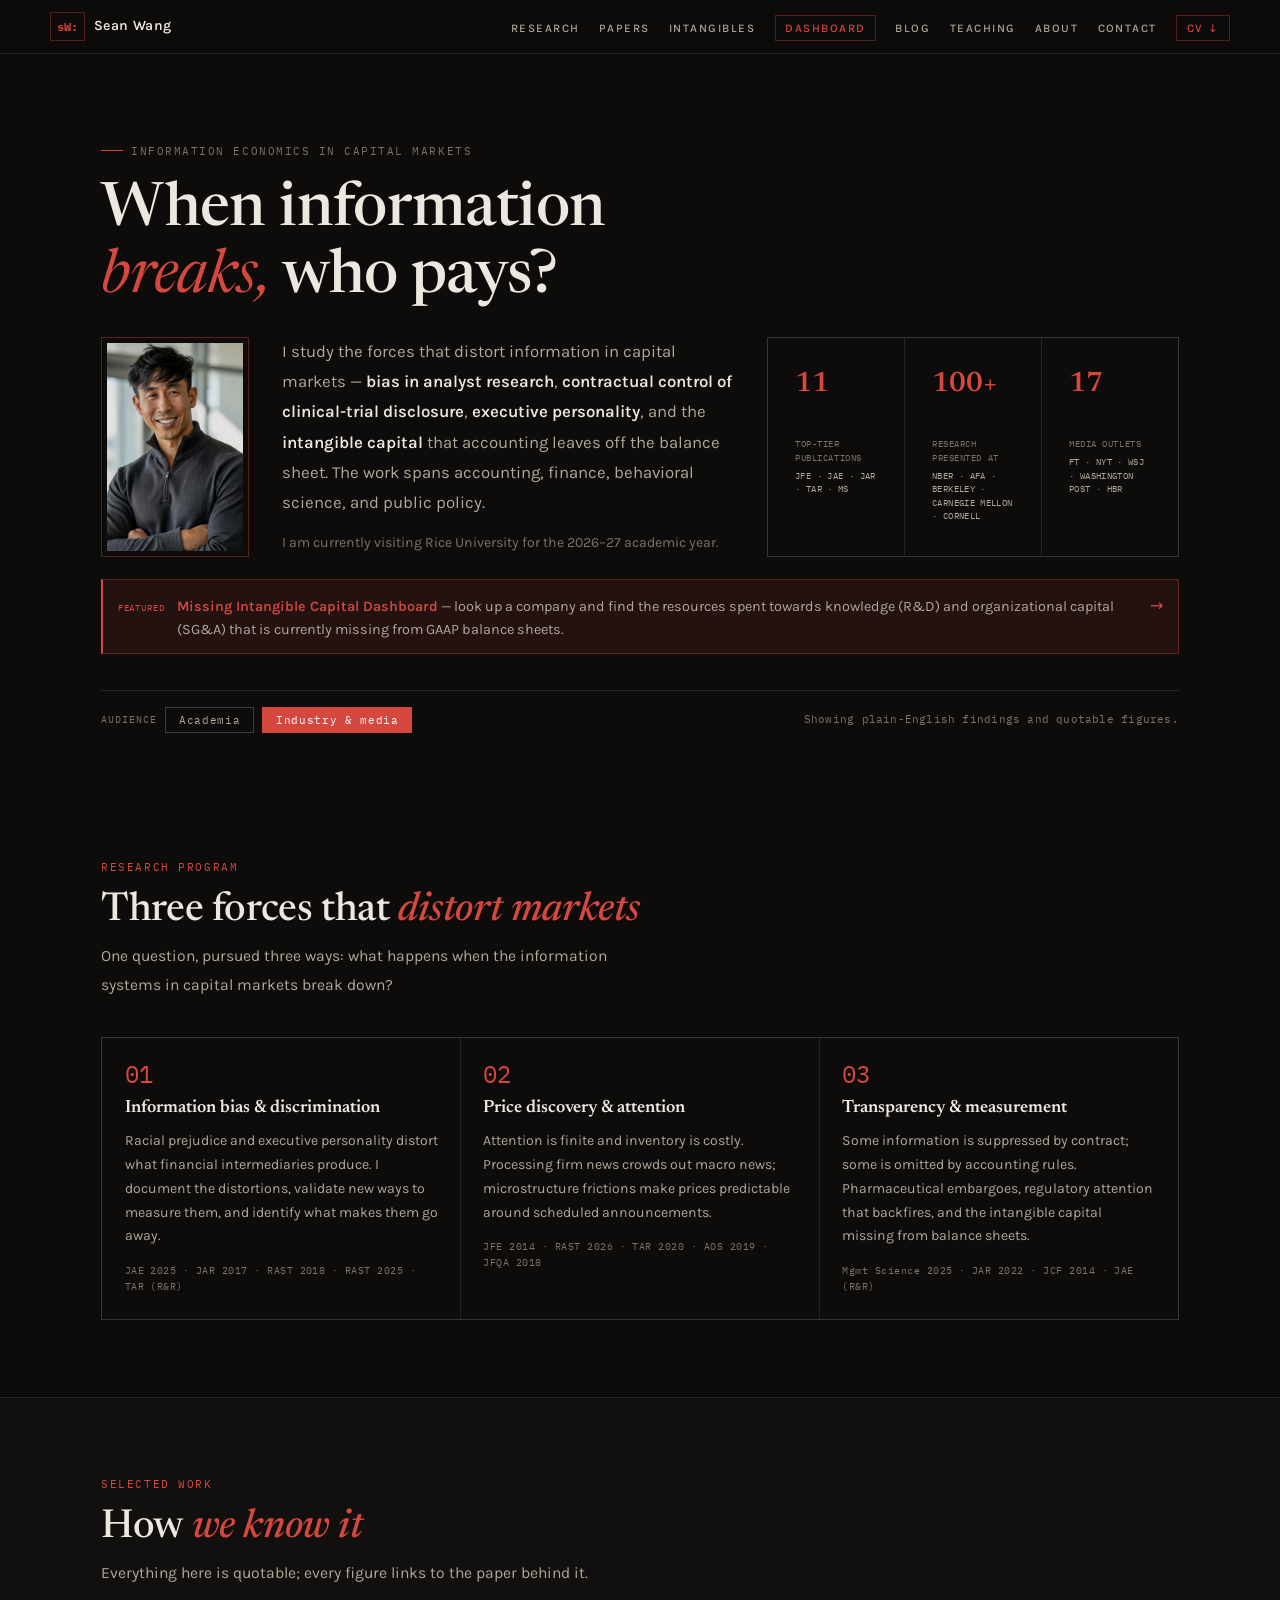
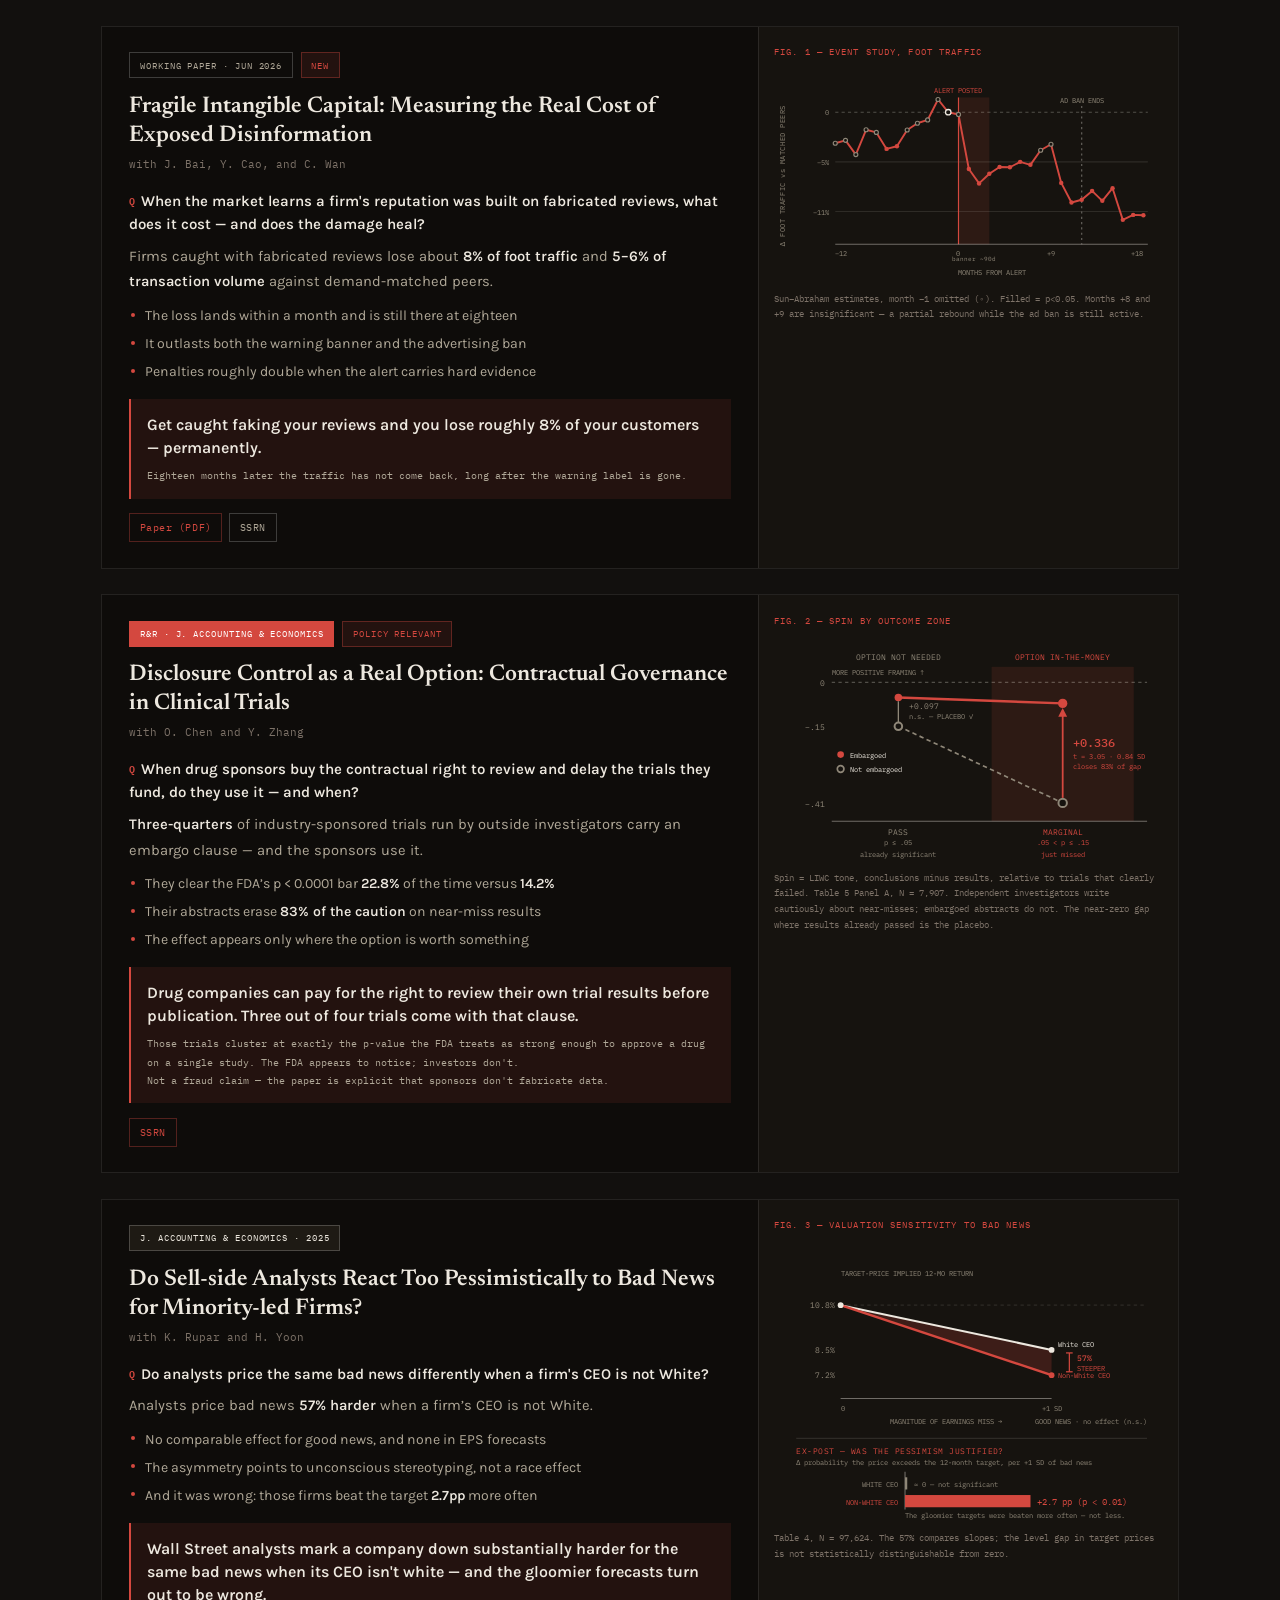
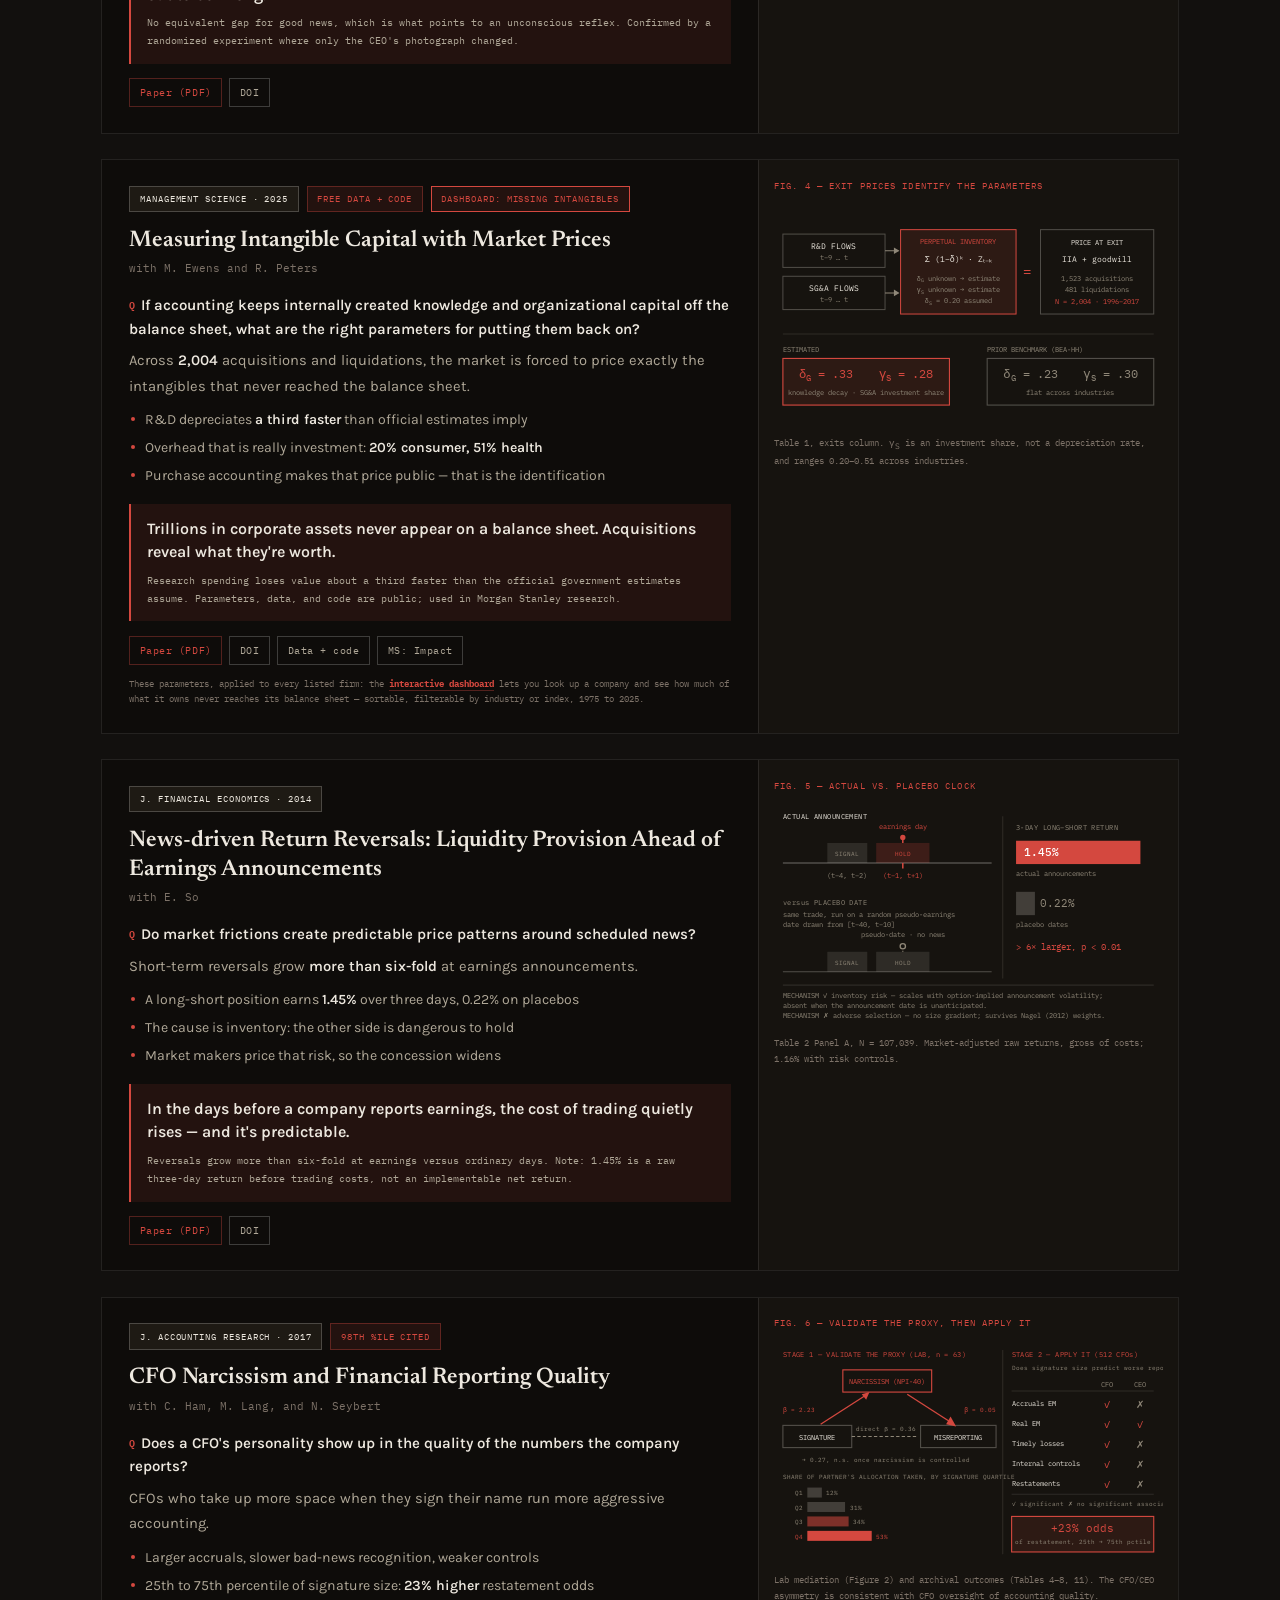
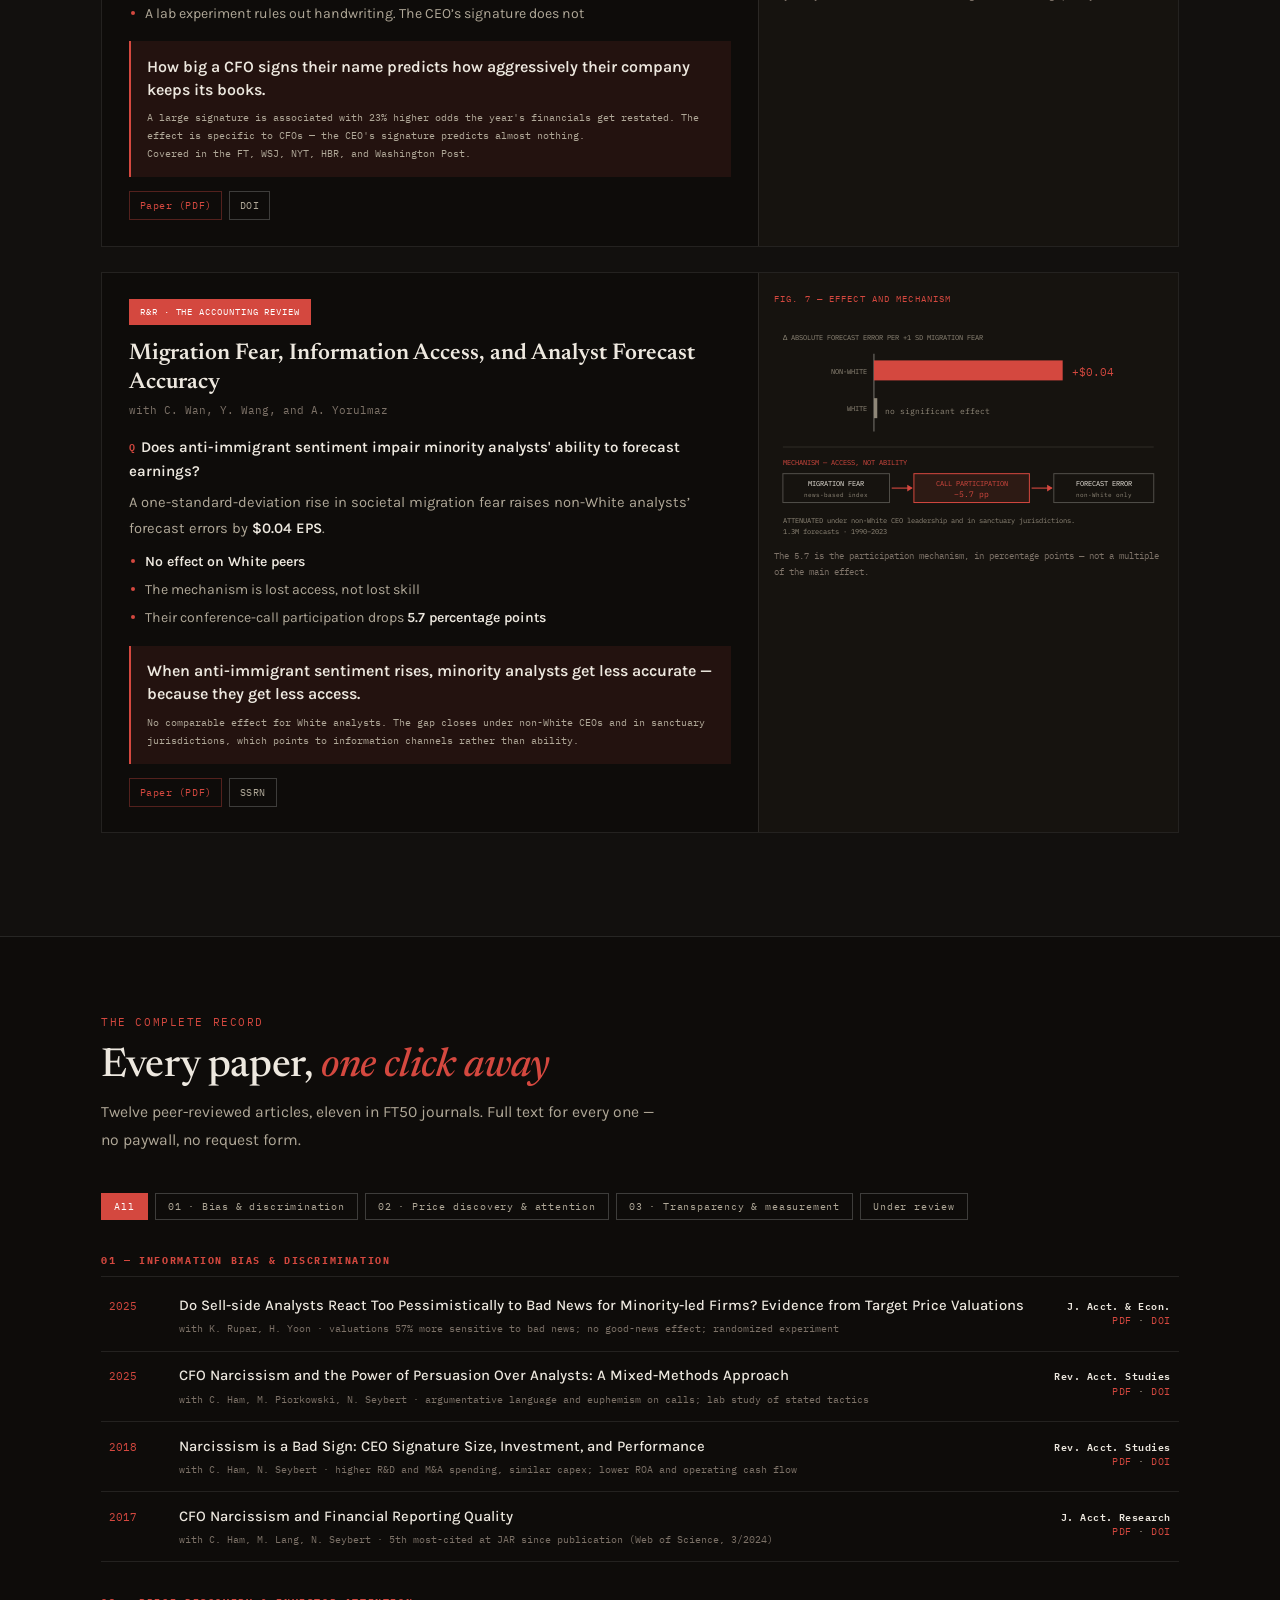
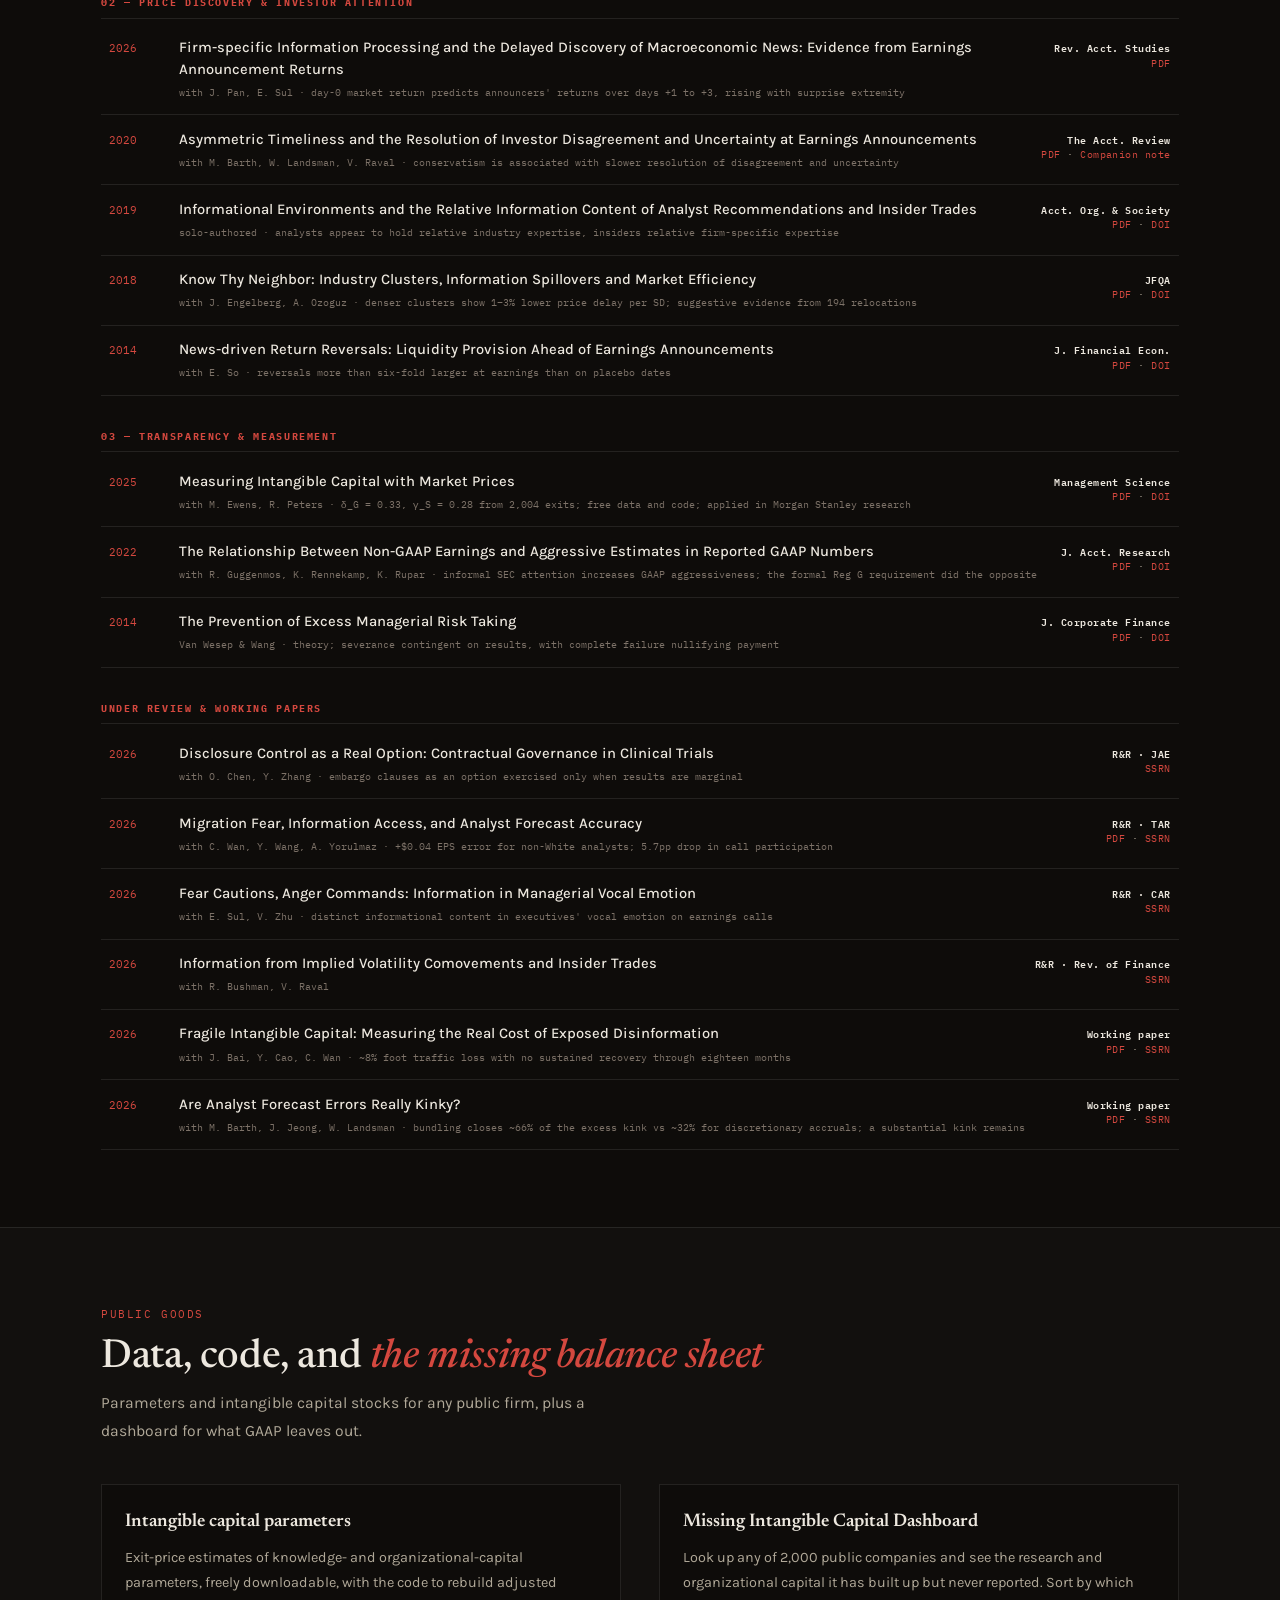
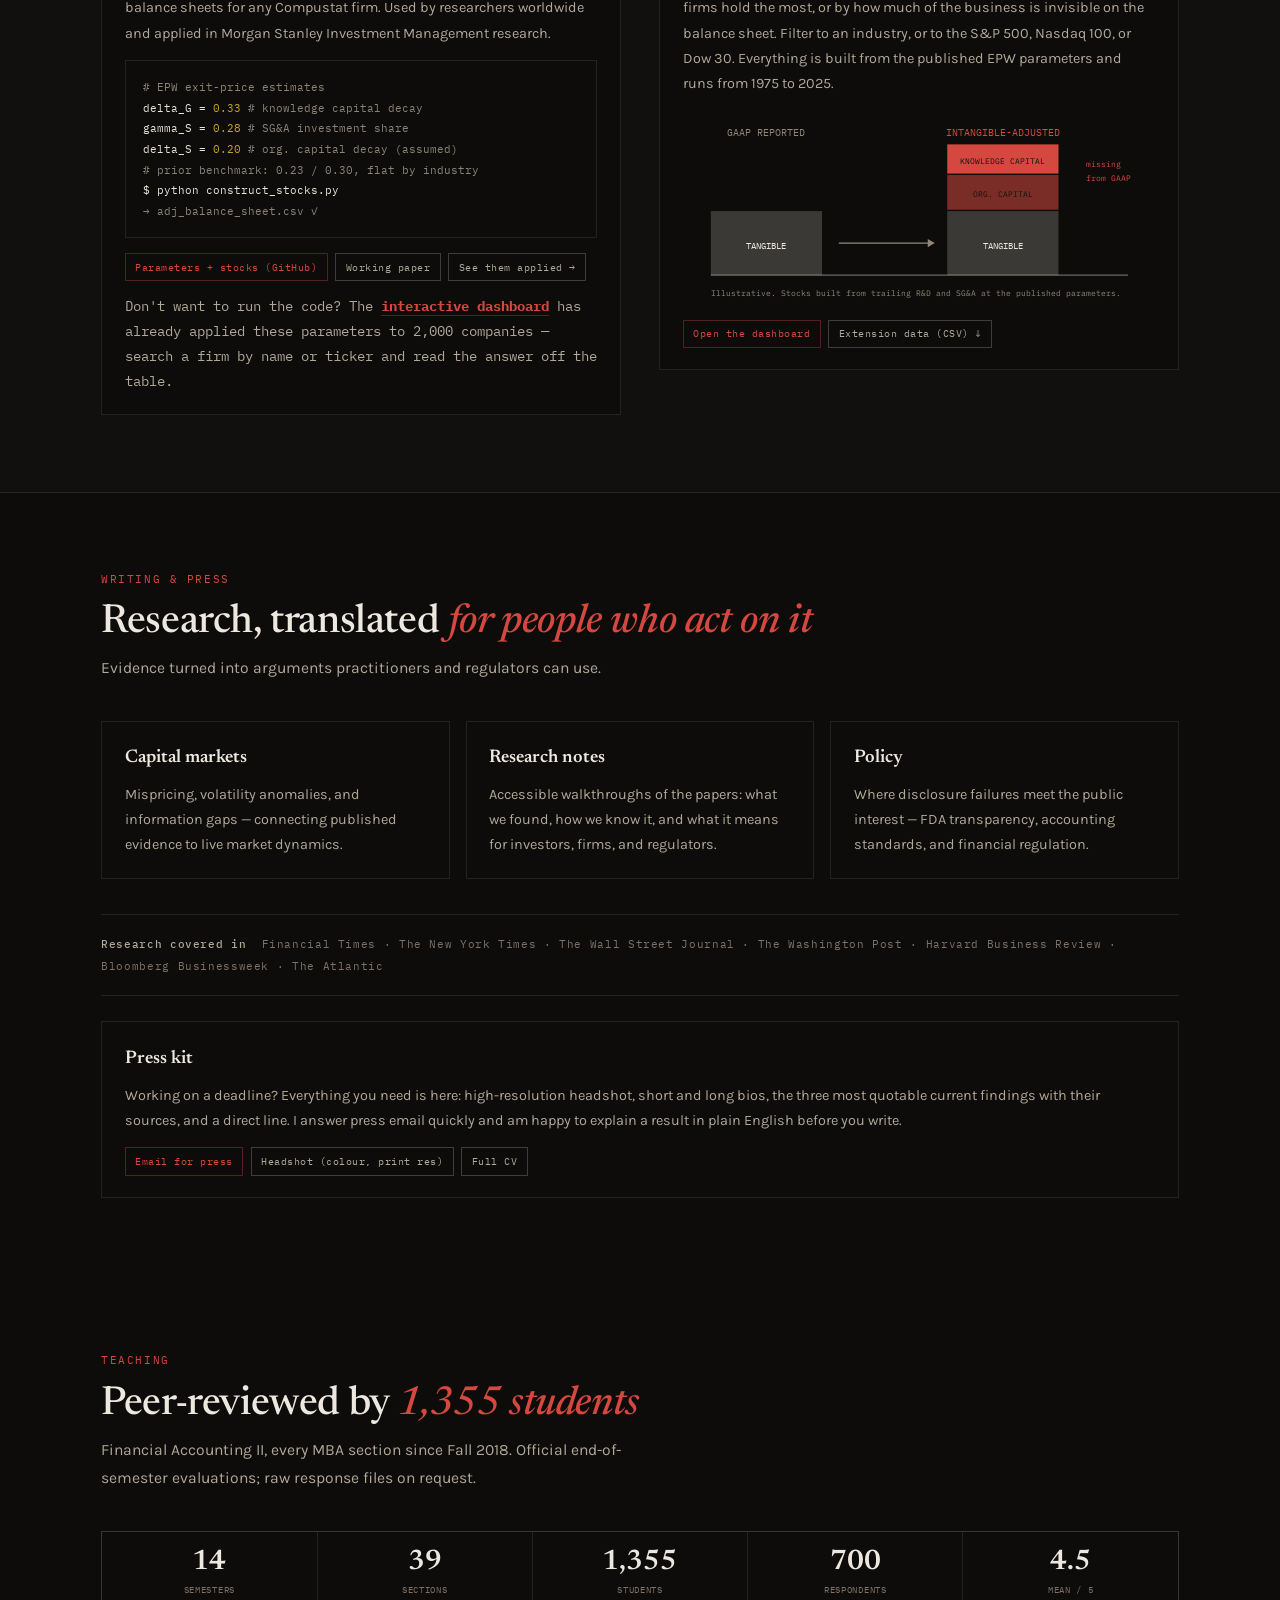
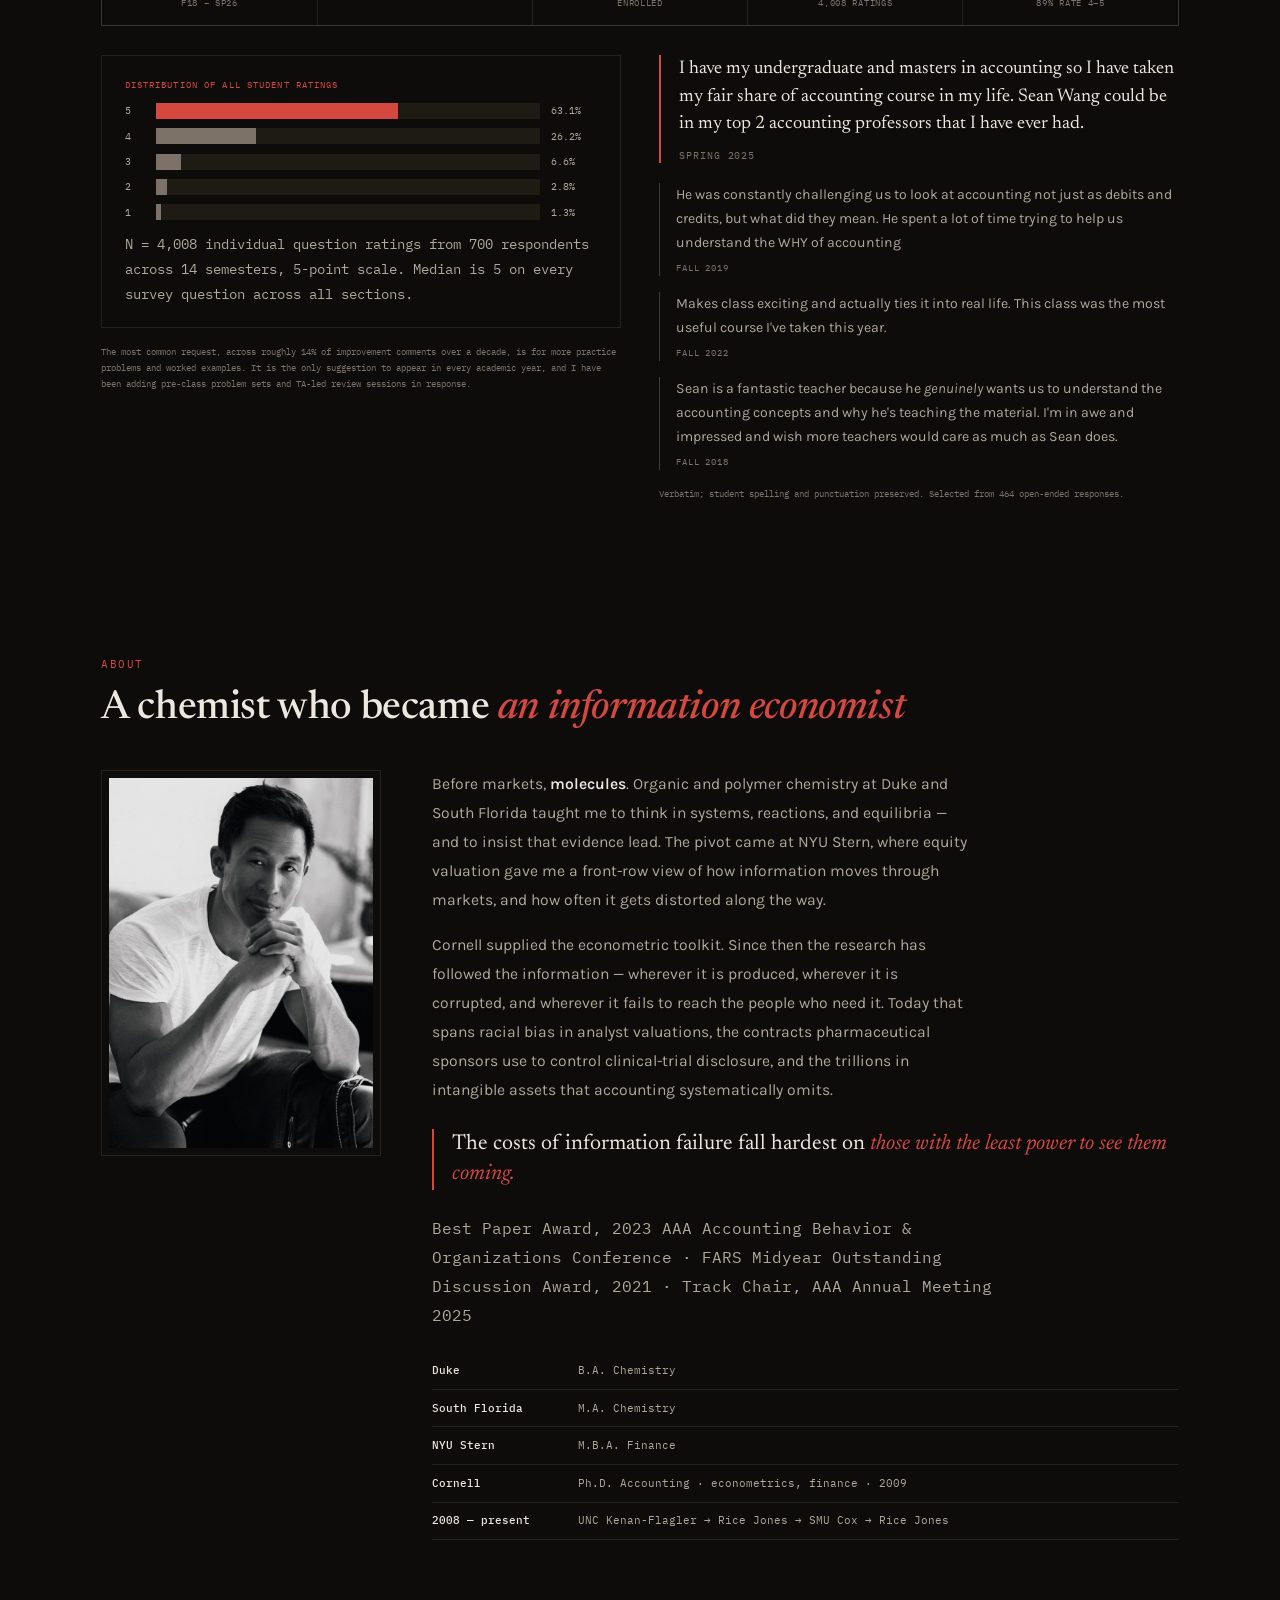
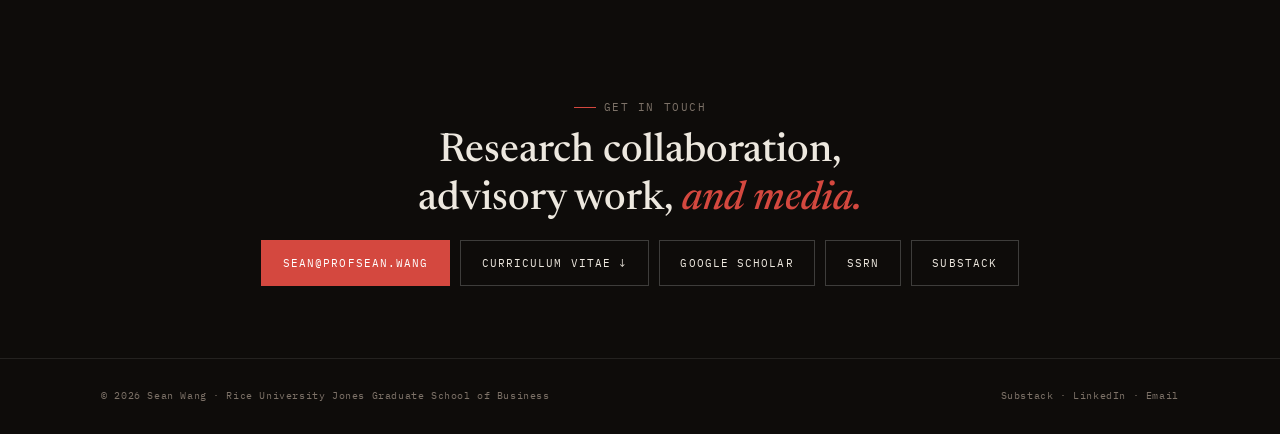
==== commit 75daf146: "Enlarge featured-paper figures; retitle the About section - Figure column 340px -> 420px and tighter" ====
--- a/index.html
+++ b/index.html
@@ -187,7 +187,7 @@
 
 /* ---------- dossier ---------- */
 .dos{border:1px solid var(--rule);background:var(--paper);margin-bottom:1.6rem}
-.dos-top{display:grid;grid-template-columns:minmax(0,1fr) minmax(0,340px);gap:0}
+.dos-top{display:grid;grid-template-columns:minmax(0,1fr) minmax(0,420px);gap:0}
 @media(max-width:900px){.dos-top{grid-template-columns:1fr}}
 .dos-body{padding:1.6rem 1.7rem}
 .dos-meta{display:flex;gap:.5rem;align-items:center;flex-wrap:wrap;margin-bottom:.85rem}
@@ -230,7 +230,7 @@
 .lk{font-family:var(--mono);font-size:.63rem;letter-spacing:.05em;border:1px solid var(--rule2);padding:.3rem .6rem;color:var(--ink2);transition:.2s}
 .lk:hover{border-color:var(--red);color:var(--red)}
 .lk.pri{border-color:var(--rule3);color:var(--red)}
-.fig-cell{border-left:1px solid var(--rule);background:var(--inset);padding:1.1rem 1.15rem;display:flex;flex-direction:column;justify-content:center;cursor:pointer;display:block;transition:.2s}
+.fig-cell{border-left:1px solid var(--rule);background:var(--inset);padding:1.1rem .95rem;display:flex;flex-direction:column;justify-content:center;cursor:pointer;display:block;transition:.2s}
 a.fig-cell:hover{background:var(--red-tint)}
 a.fig-cell:hover .fig-lbl{color:var(--red)}
 @media(max-width:900px){.fig-cell{border-left:none;border-top:1px solid var(--rule)}}
@@ -1140,7 +1140,7 @@
   <div class="wrap">
     <div class="shead rv">
       <div class="so">About</div>
-      <h2 class="st">A chemist who became <em>a financial economist</em></h2>
+      <h2 class="st">A chemist who became <em>an information economist</em></h2>
     </div>
     <div class="about-grid">
       <div class="about-photo rv"><img src="portrait-about.jpg" alt="Sean Wang" width="720" height="1008" loading="lazy" decoding="async"></div>
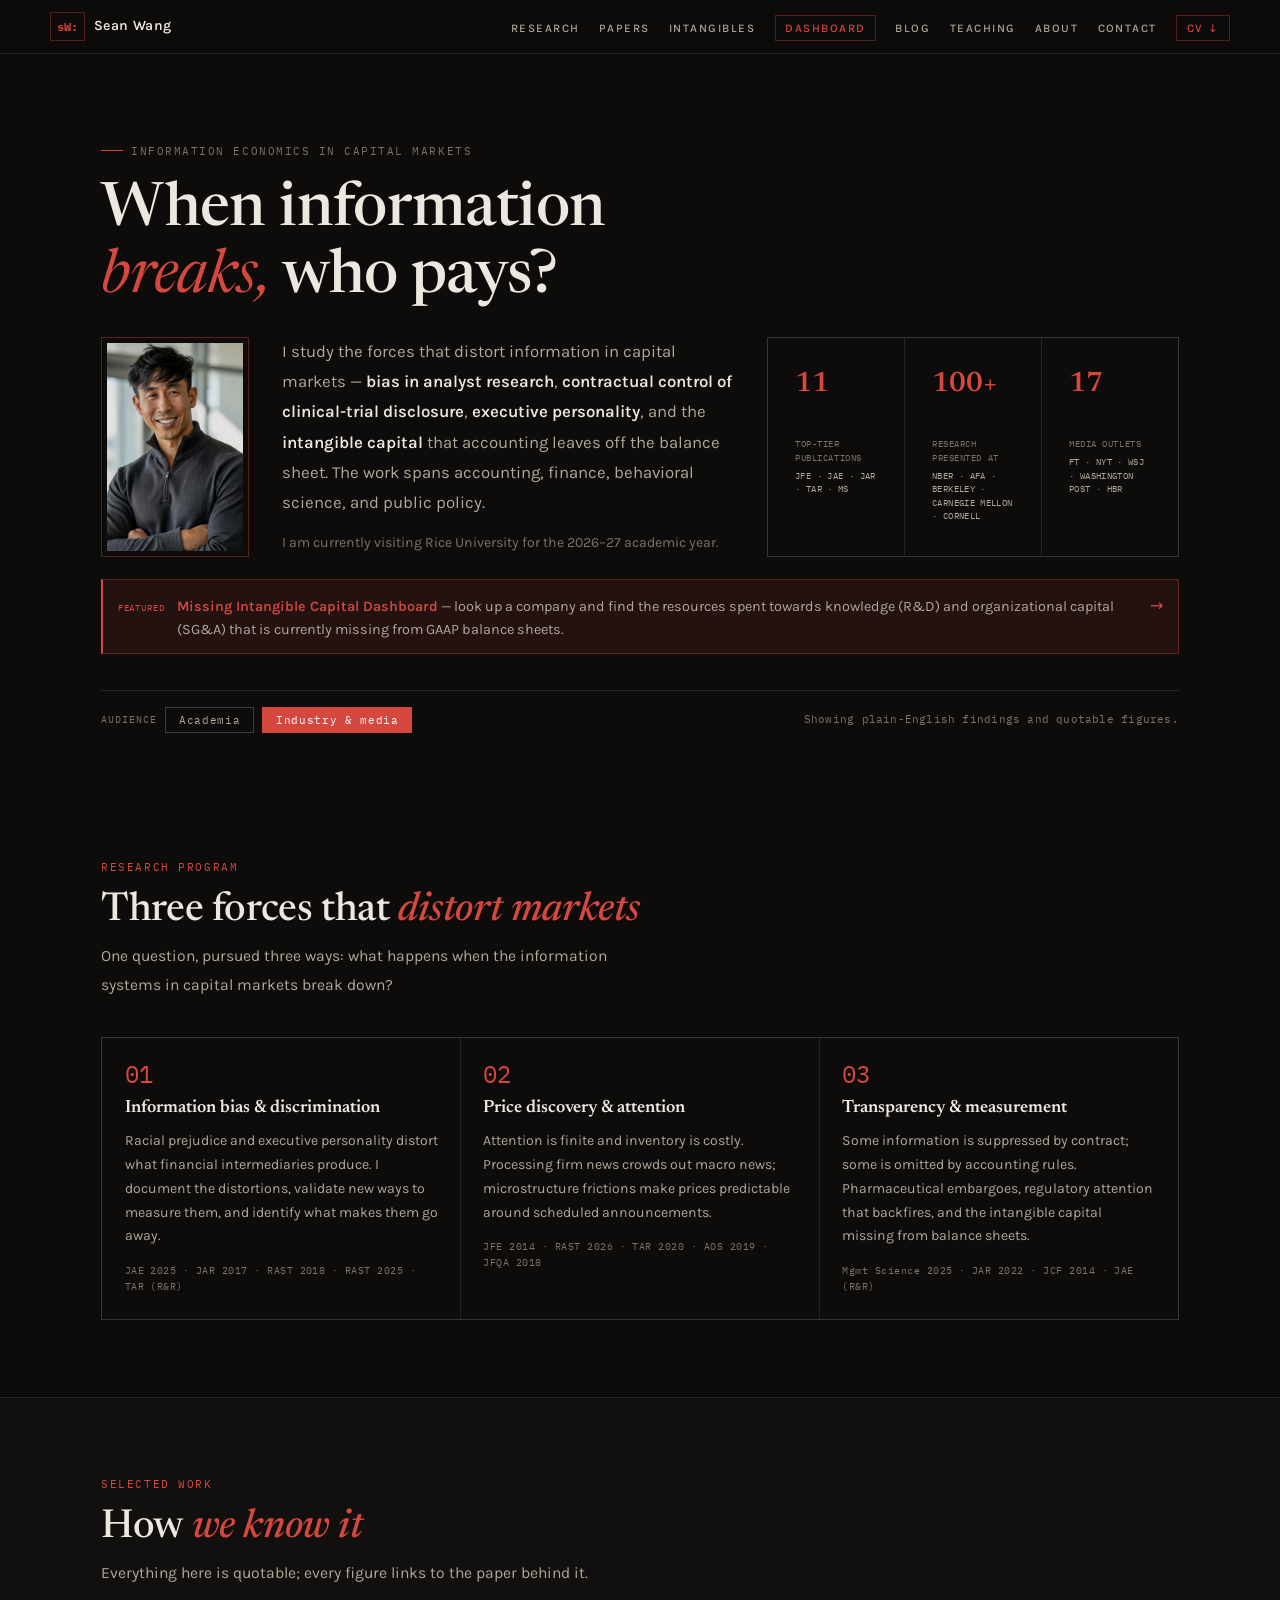
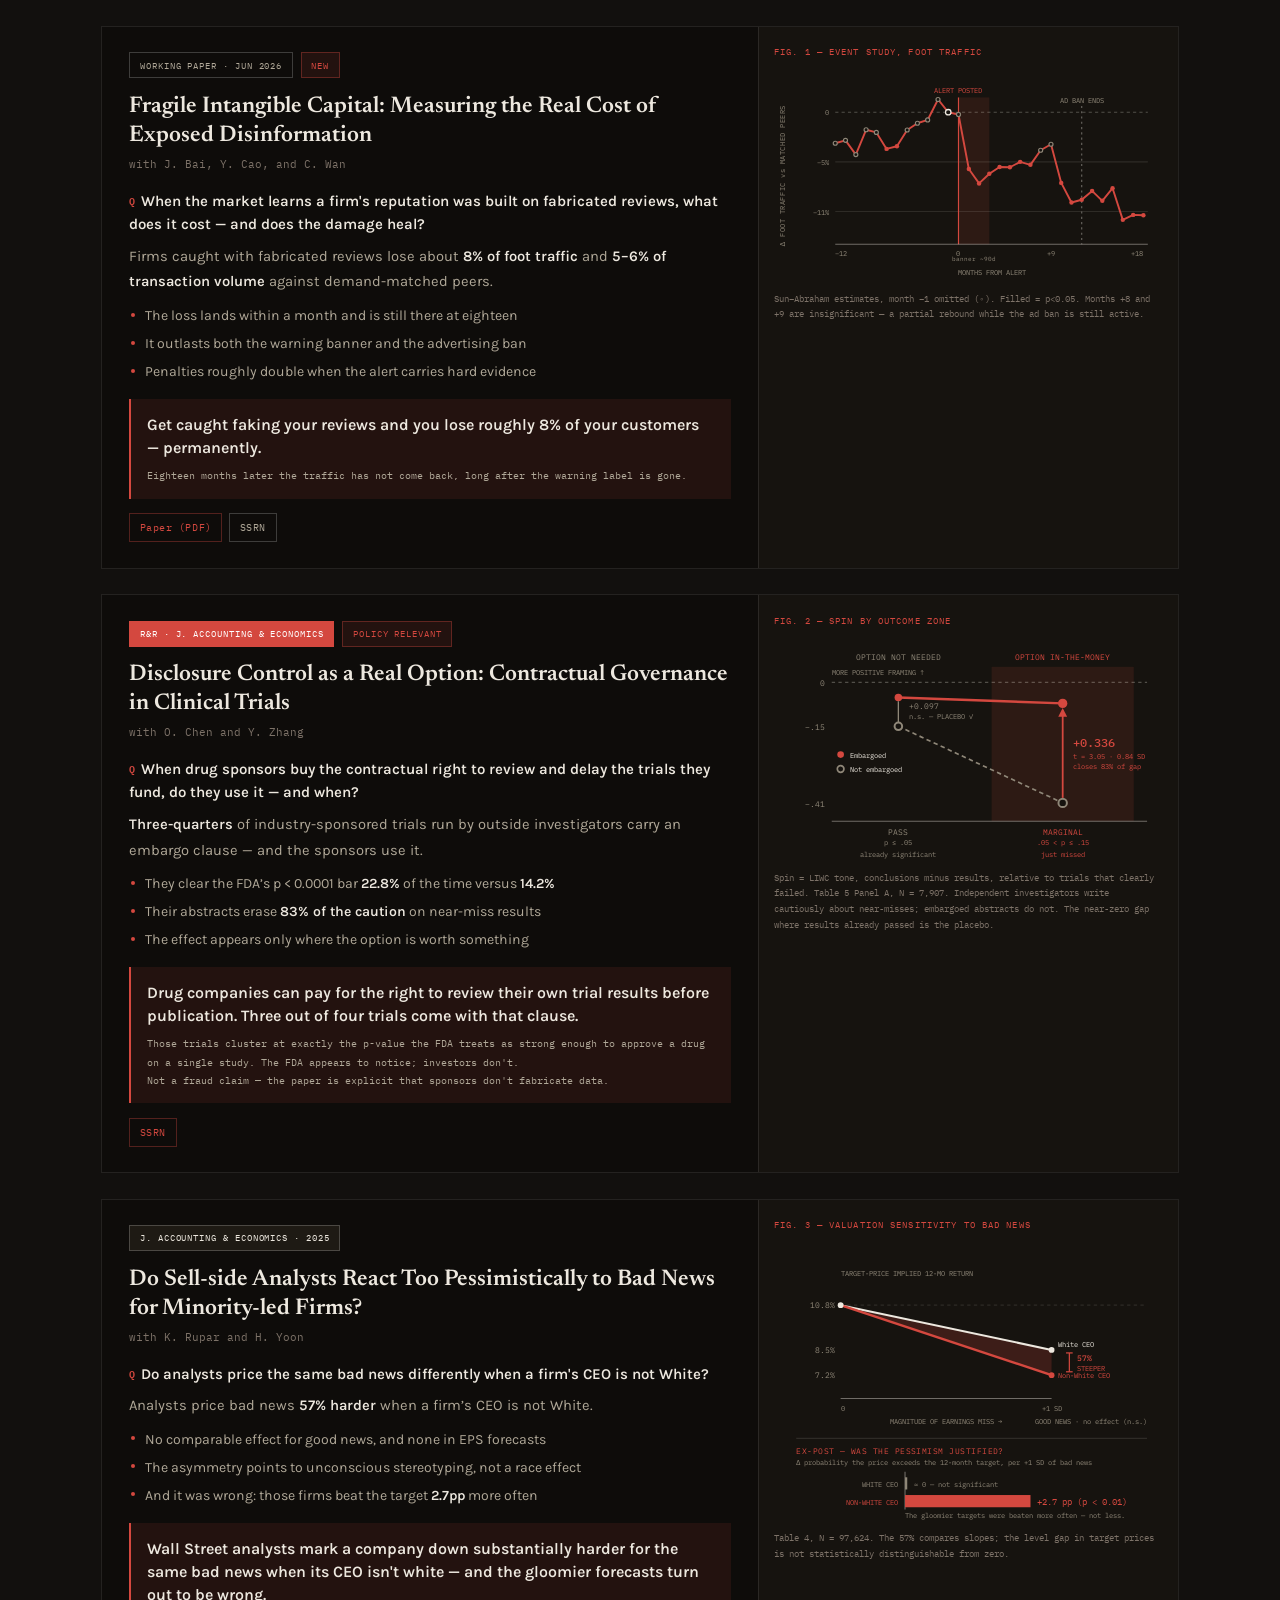
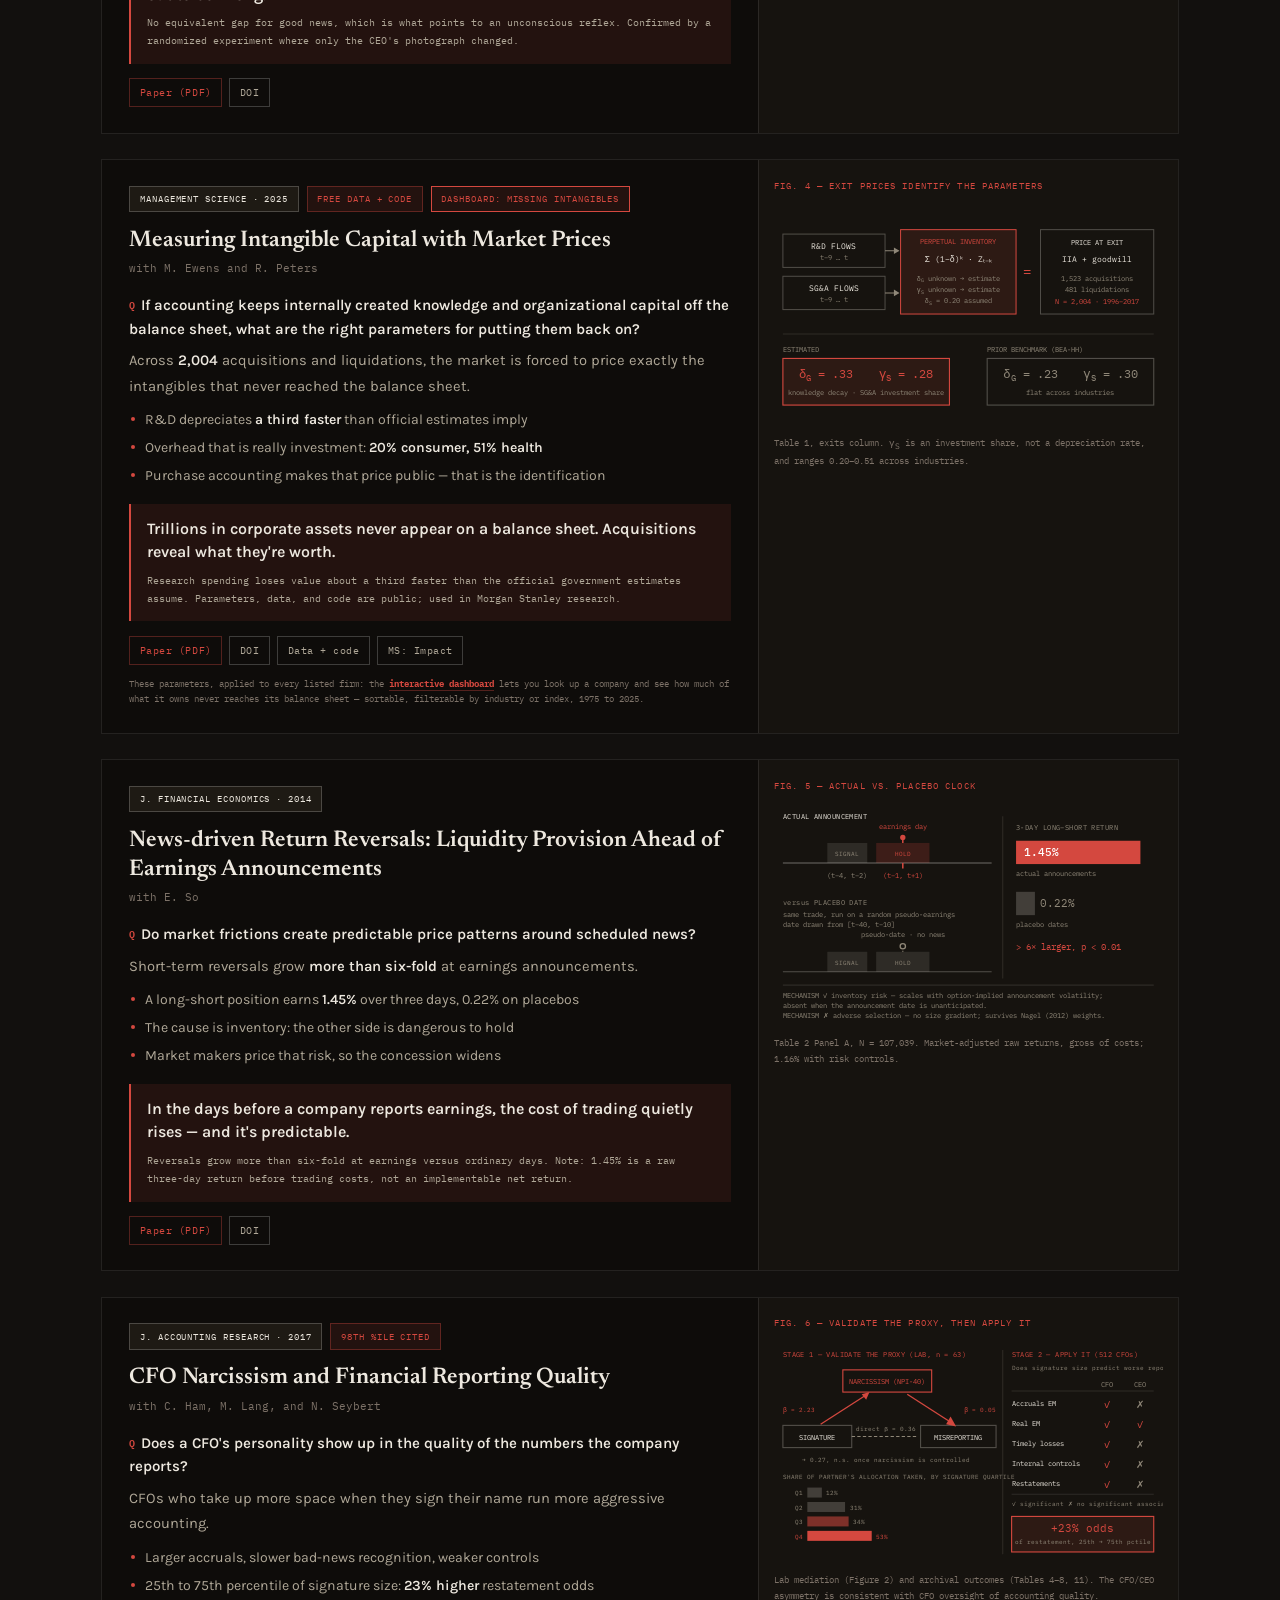
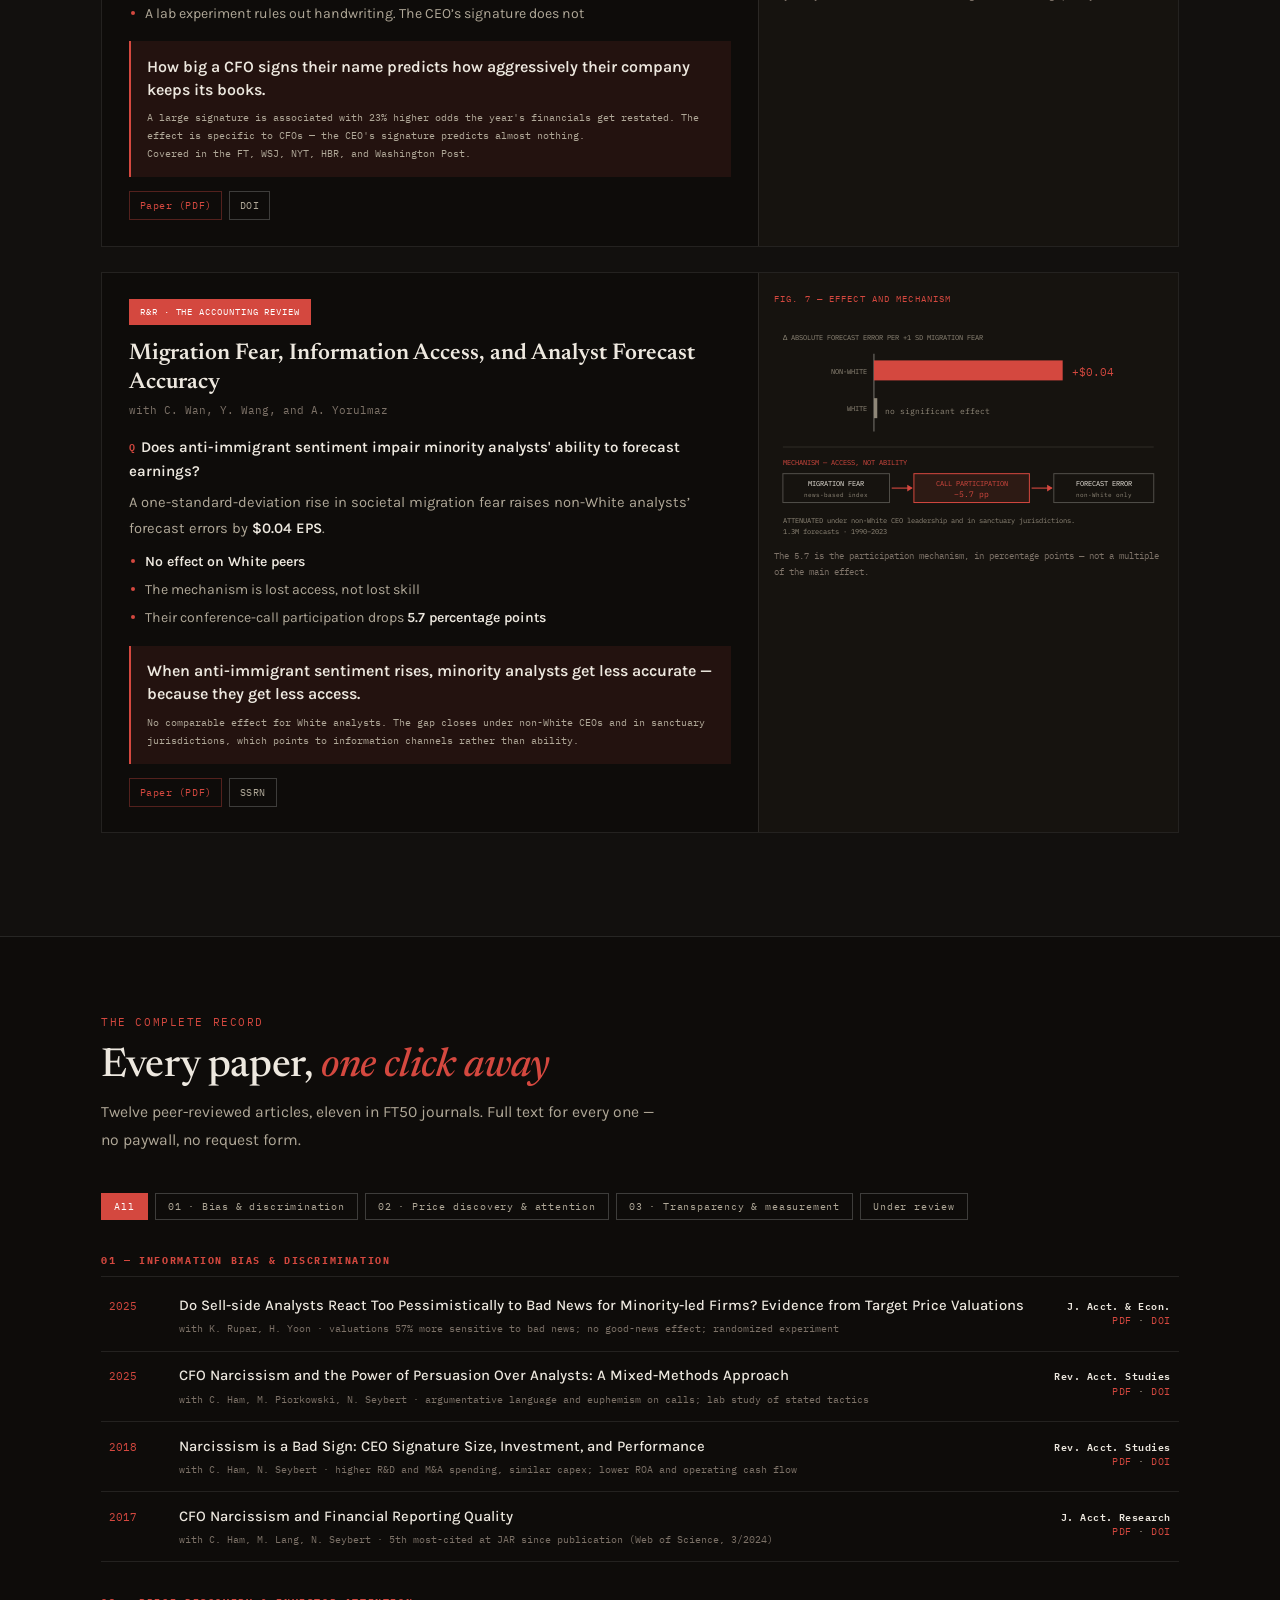
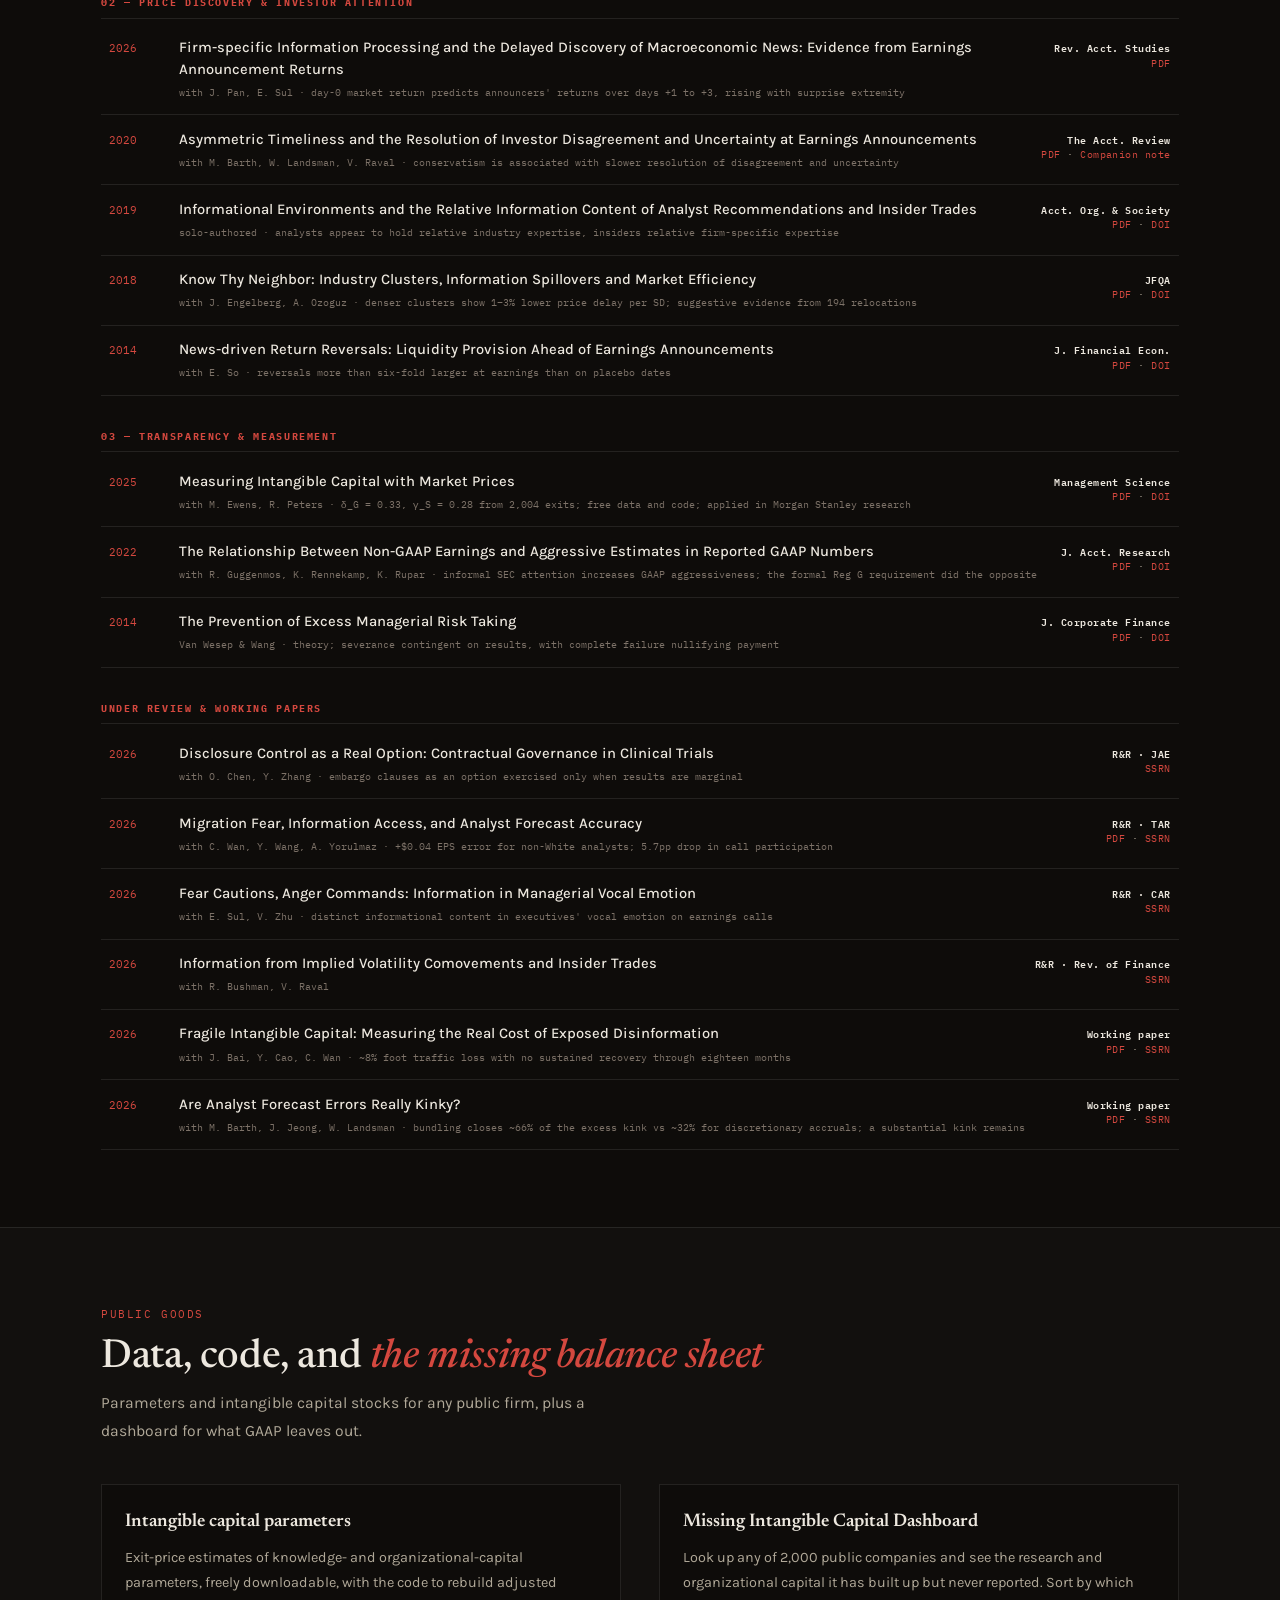
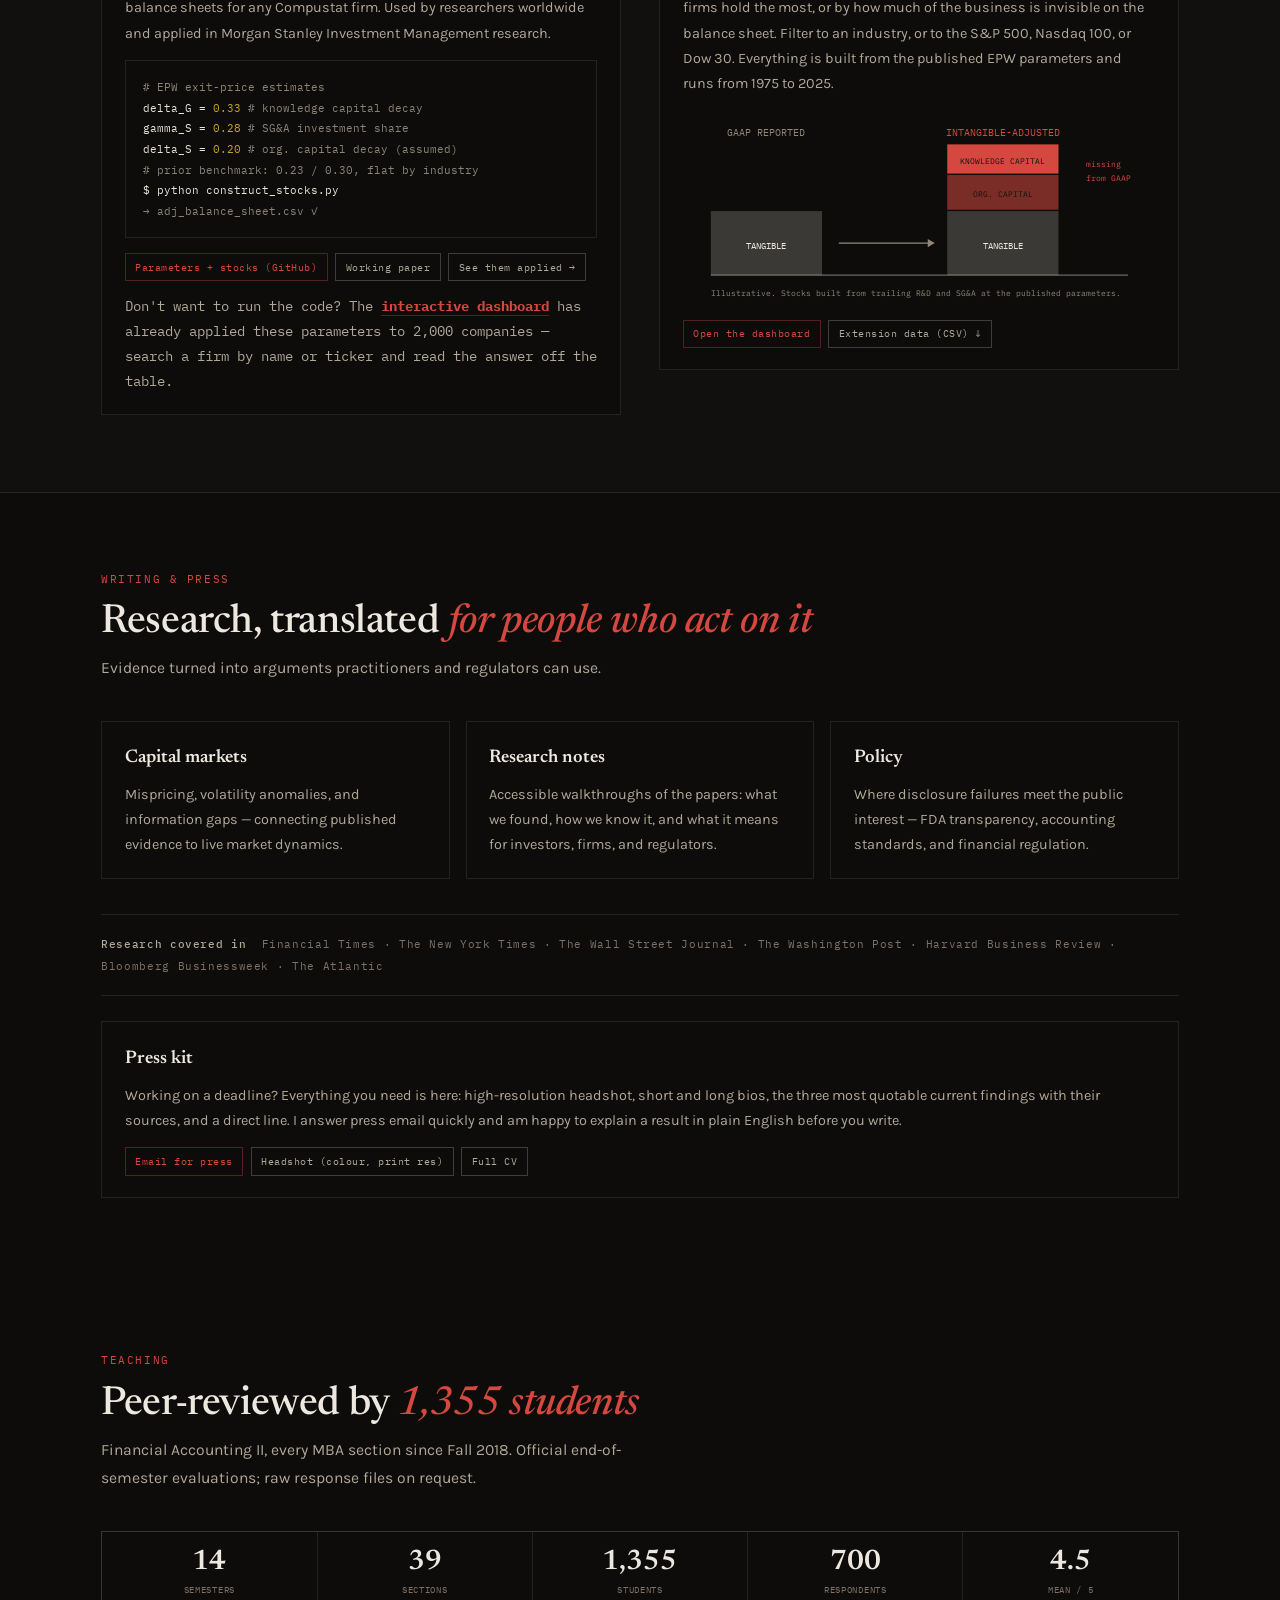
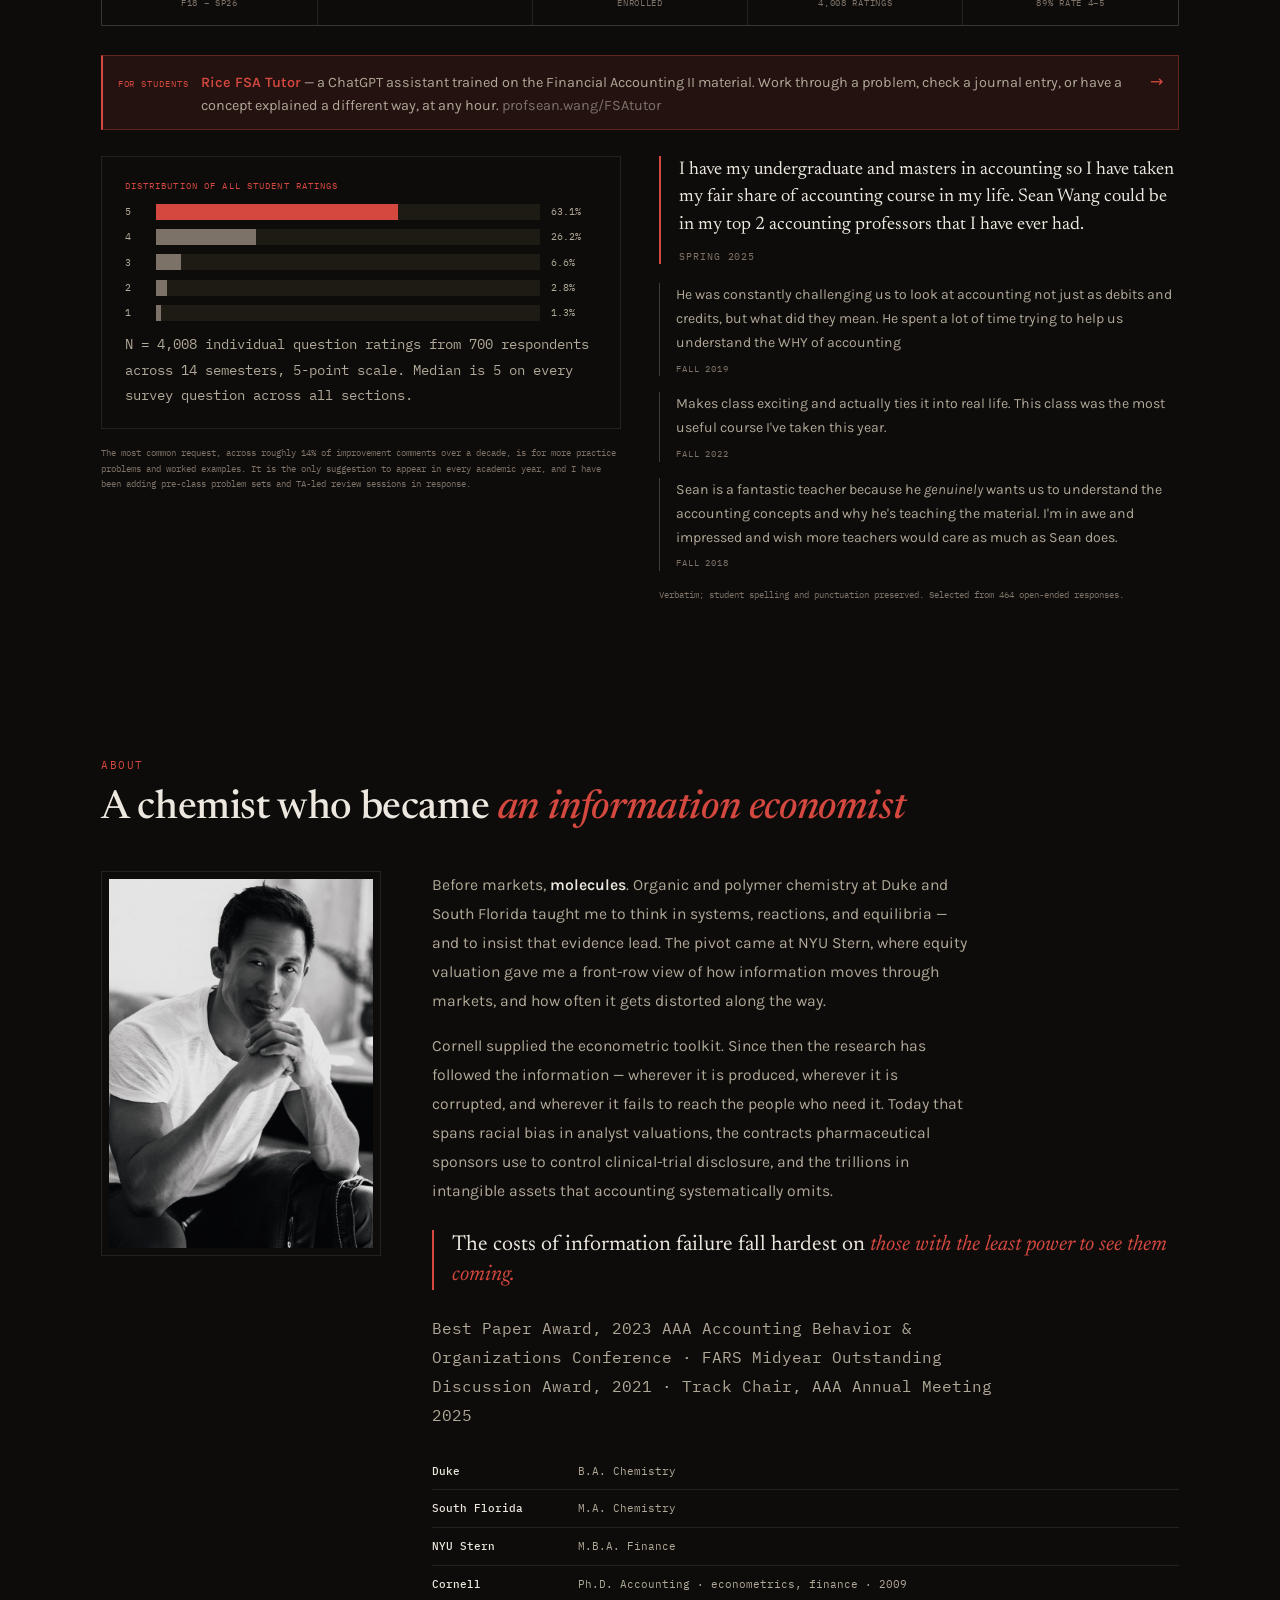
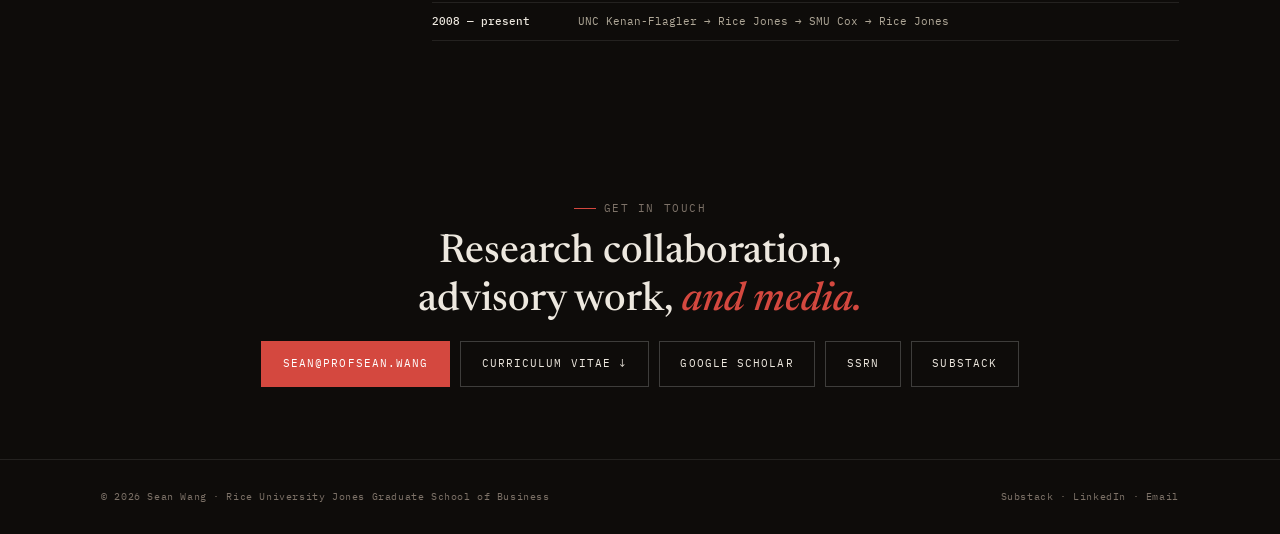
==== commit b6054cb8: "Add /FSAtutor short link and surface it on Teaching GitHub Pages serves static files only, so a true" ====
--- a/index.html
+++ b/index.html
@@ -1111,6 +1111,11 @@
       <div><b>700</b><span>Respondents<br>4,008 ratings</span></div>
       <div><b>4.5</b><span>Mean / 5<br>89% rate 4–5</span></div>
     </div>
+    <a class="hero-tool" href="/FSAtutor" style="margin:0 0 1.6rem">
+      <span class="ht-lbl">For students</span>
+      <span class="ht-body"><b>Rice FSA Tutor</b> — a ChatGPT assistant trained on the Financial Accounting II material. Work through a problem, check a journal entry, or have a concept explained a different way, at any hour. <span style="color:var(--ink3)">profsean.wang/FSAtutor</span></span>
+      <span class="ht-go">&rarr;</span>
+    </a>
     <div class="tgrid">
       <div class="rv">
         <div class="card">
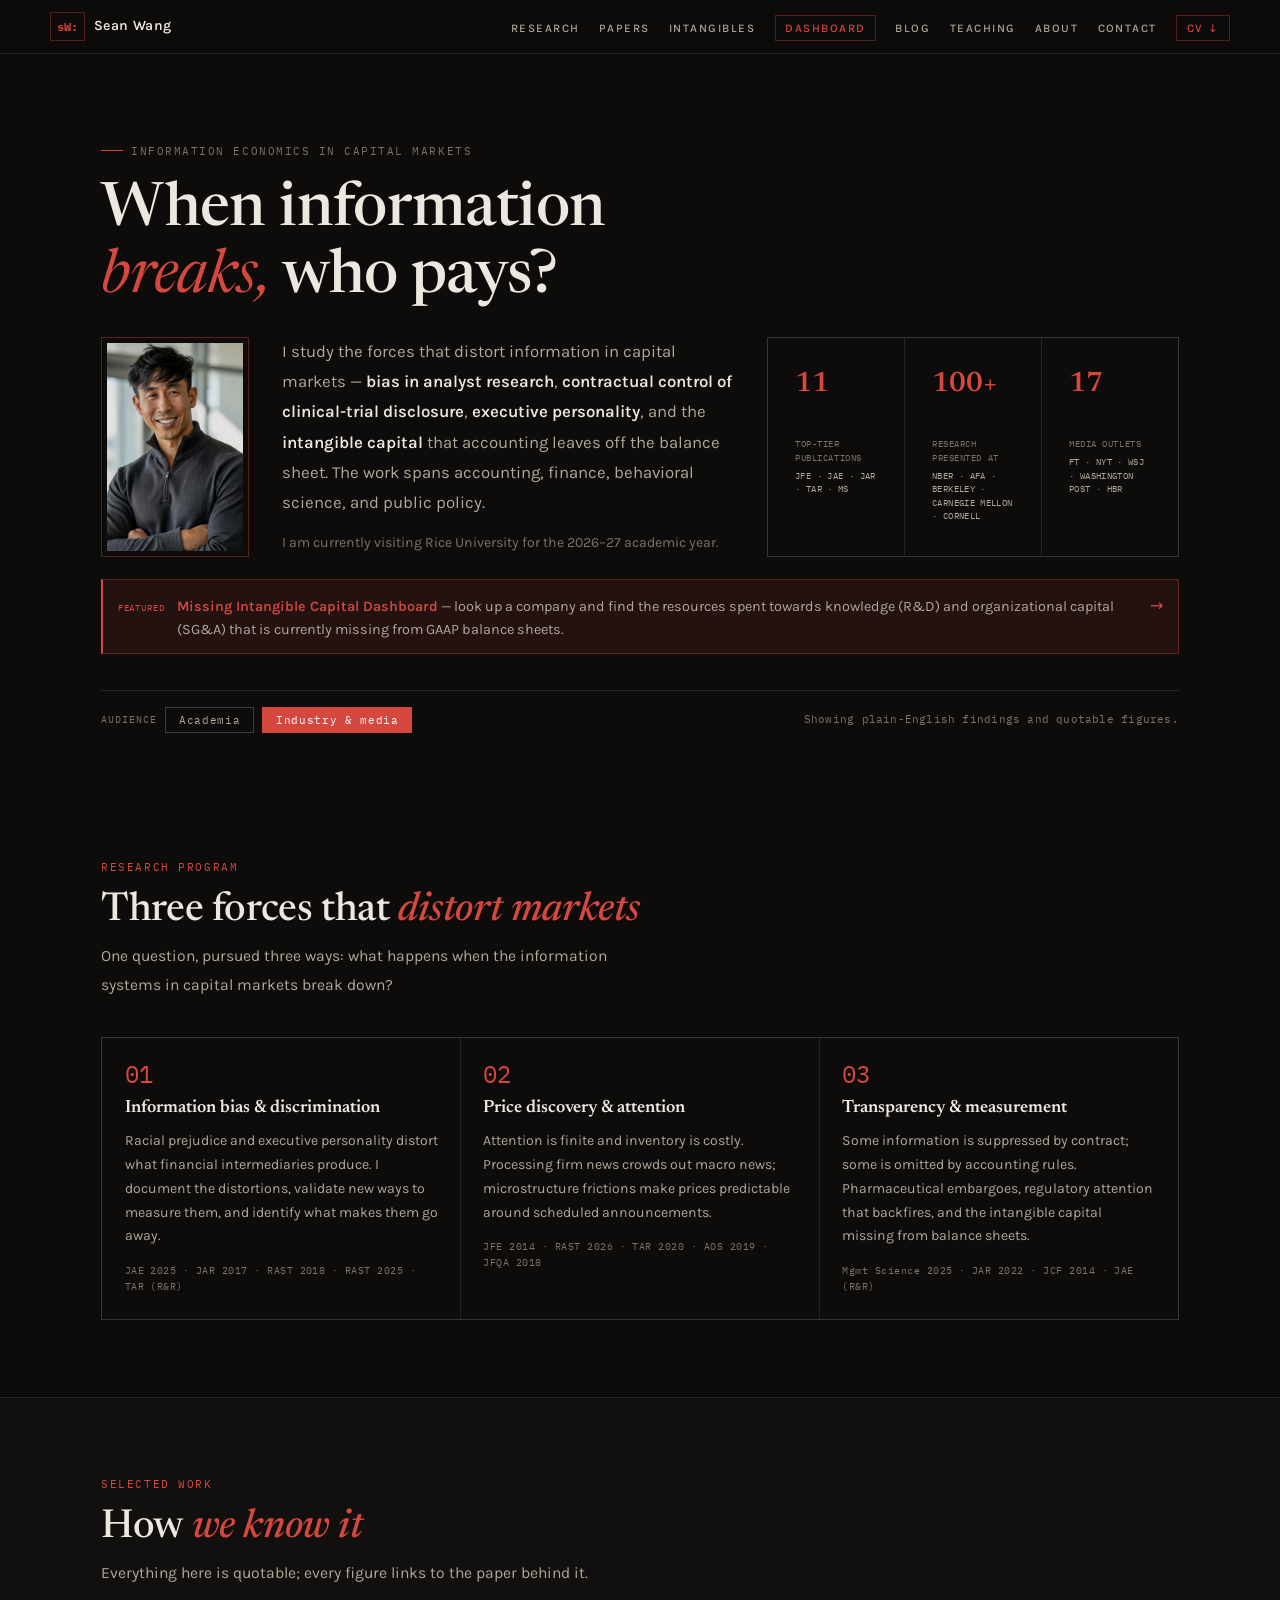
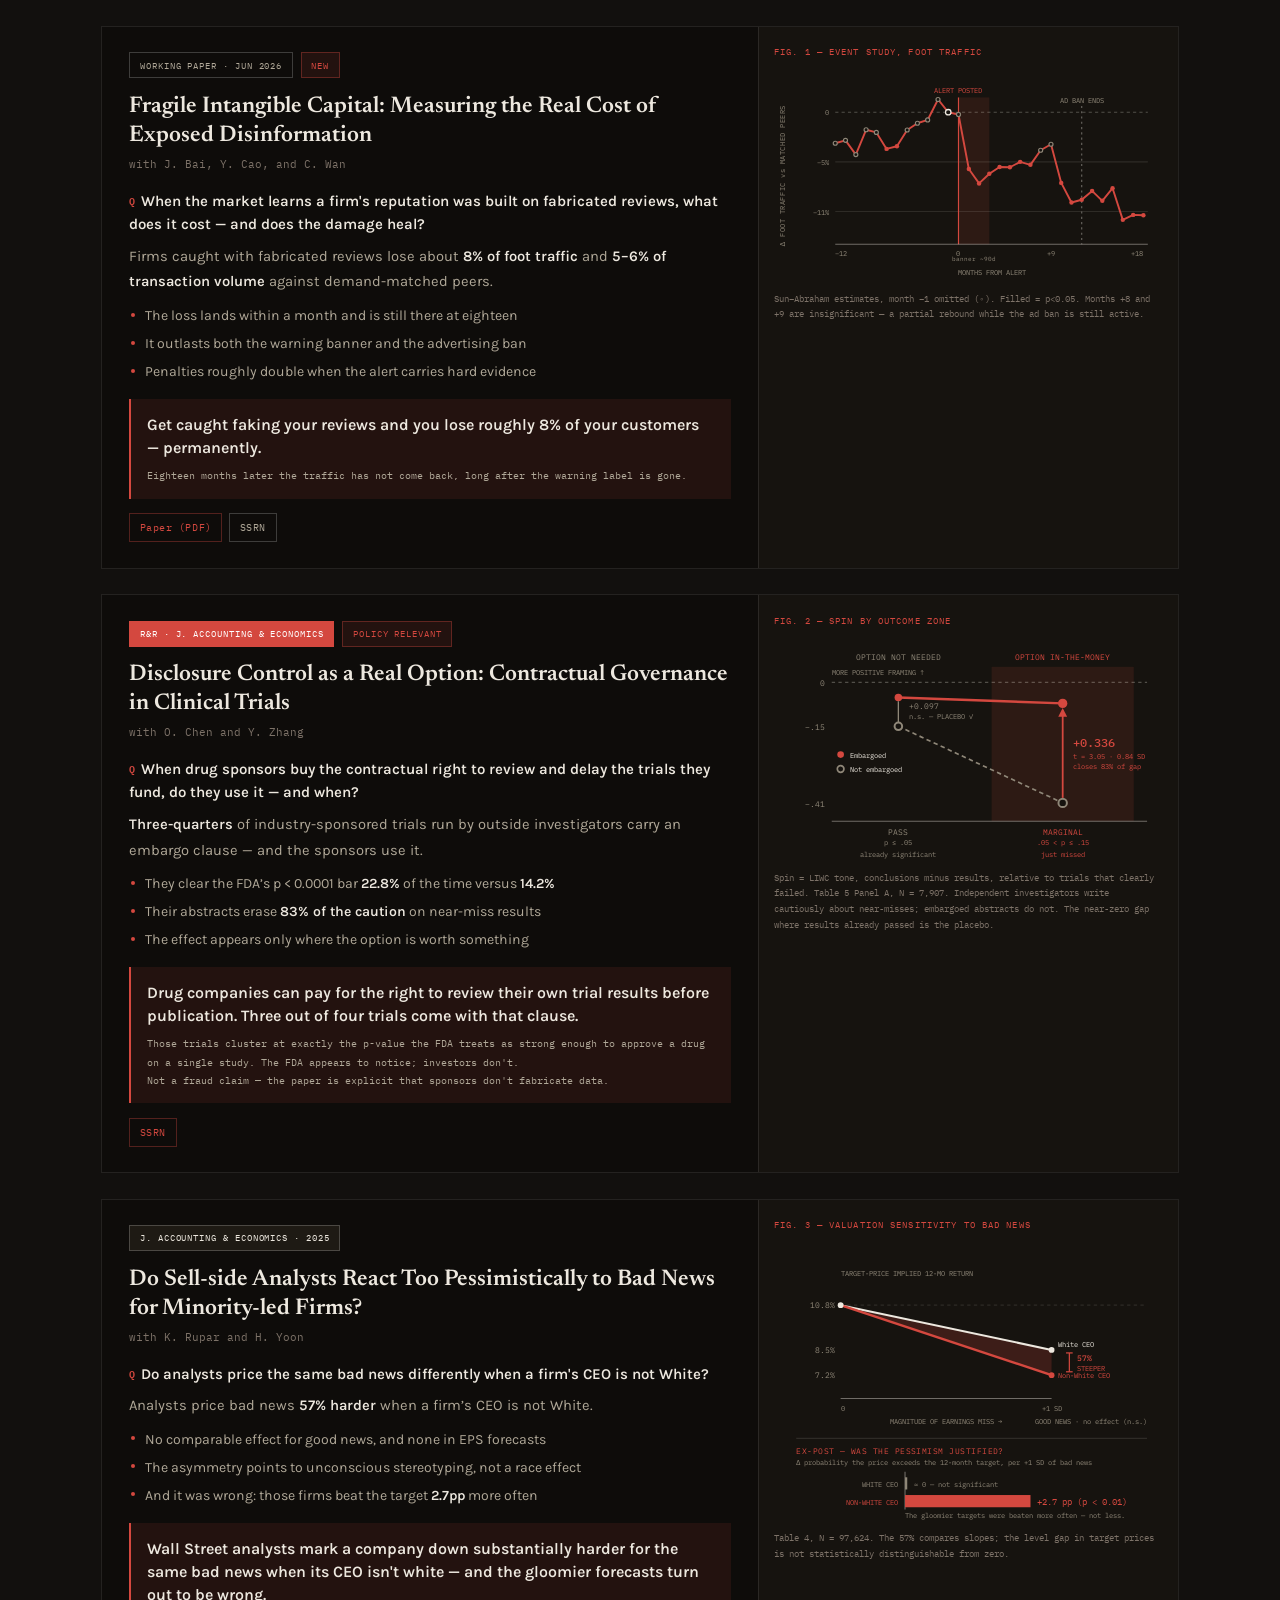
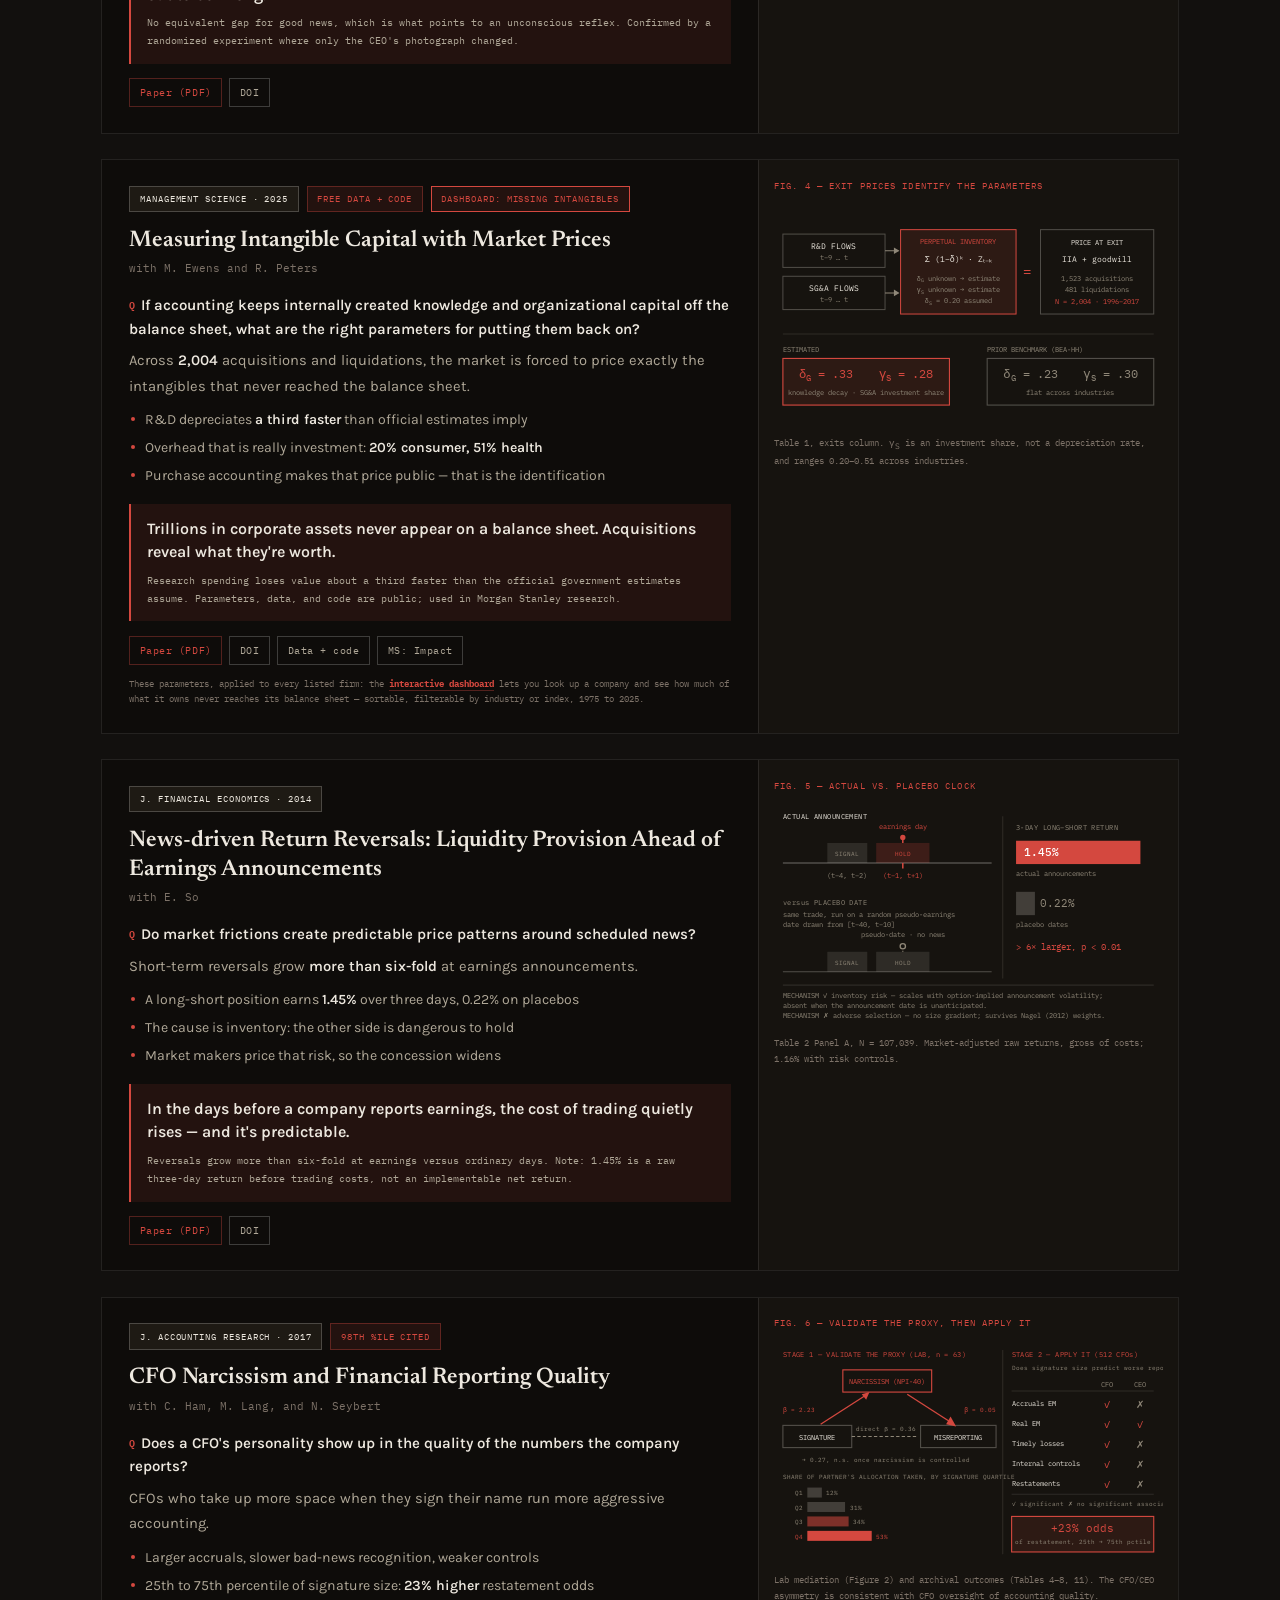
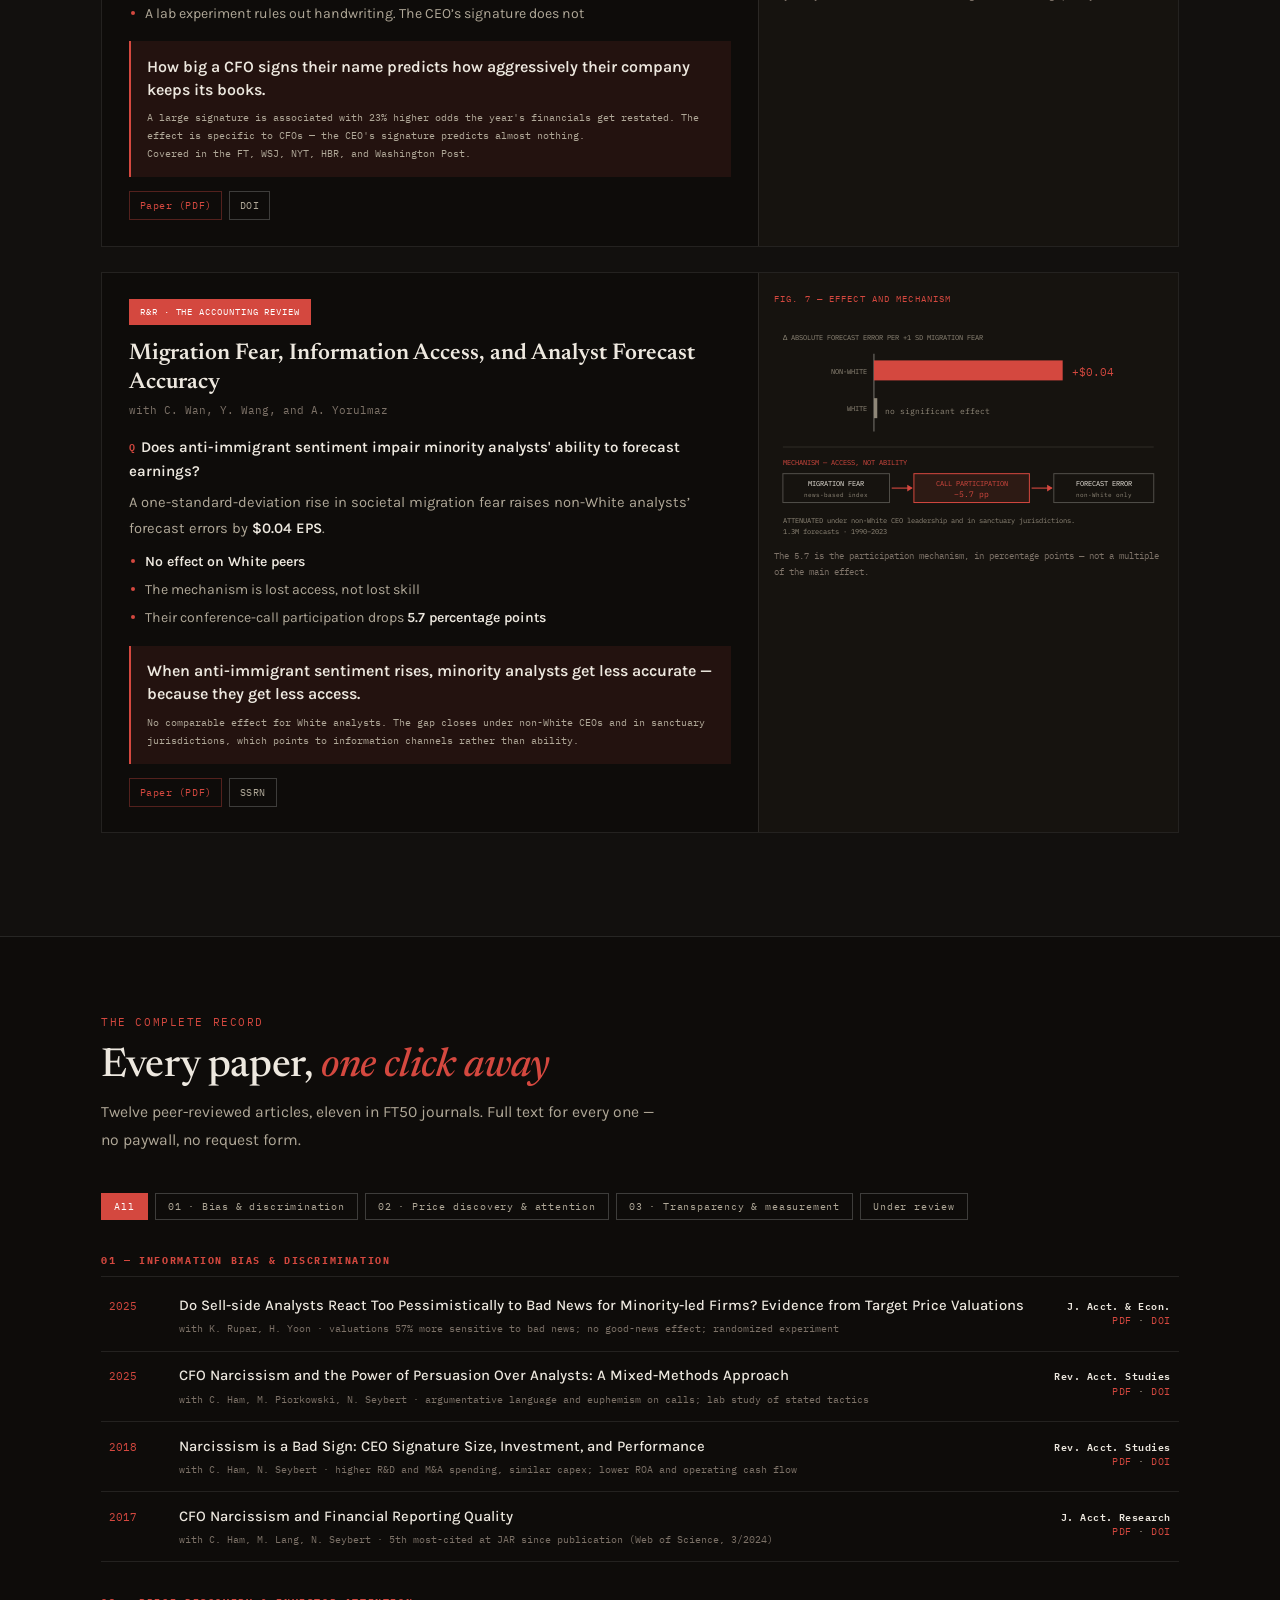
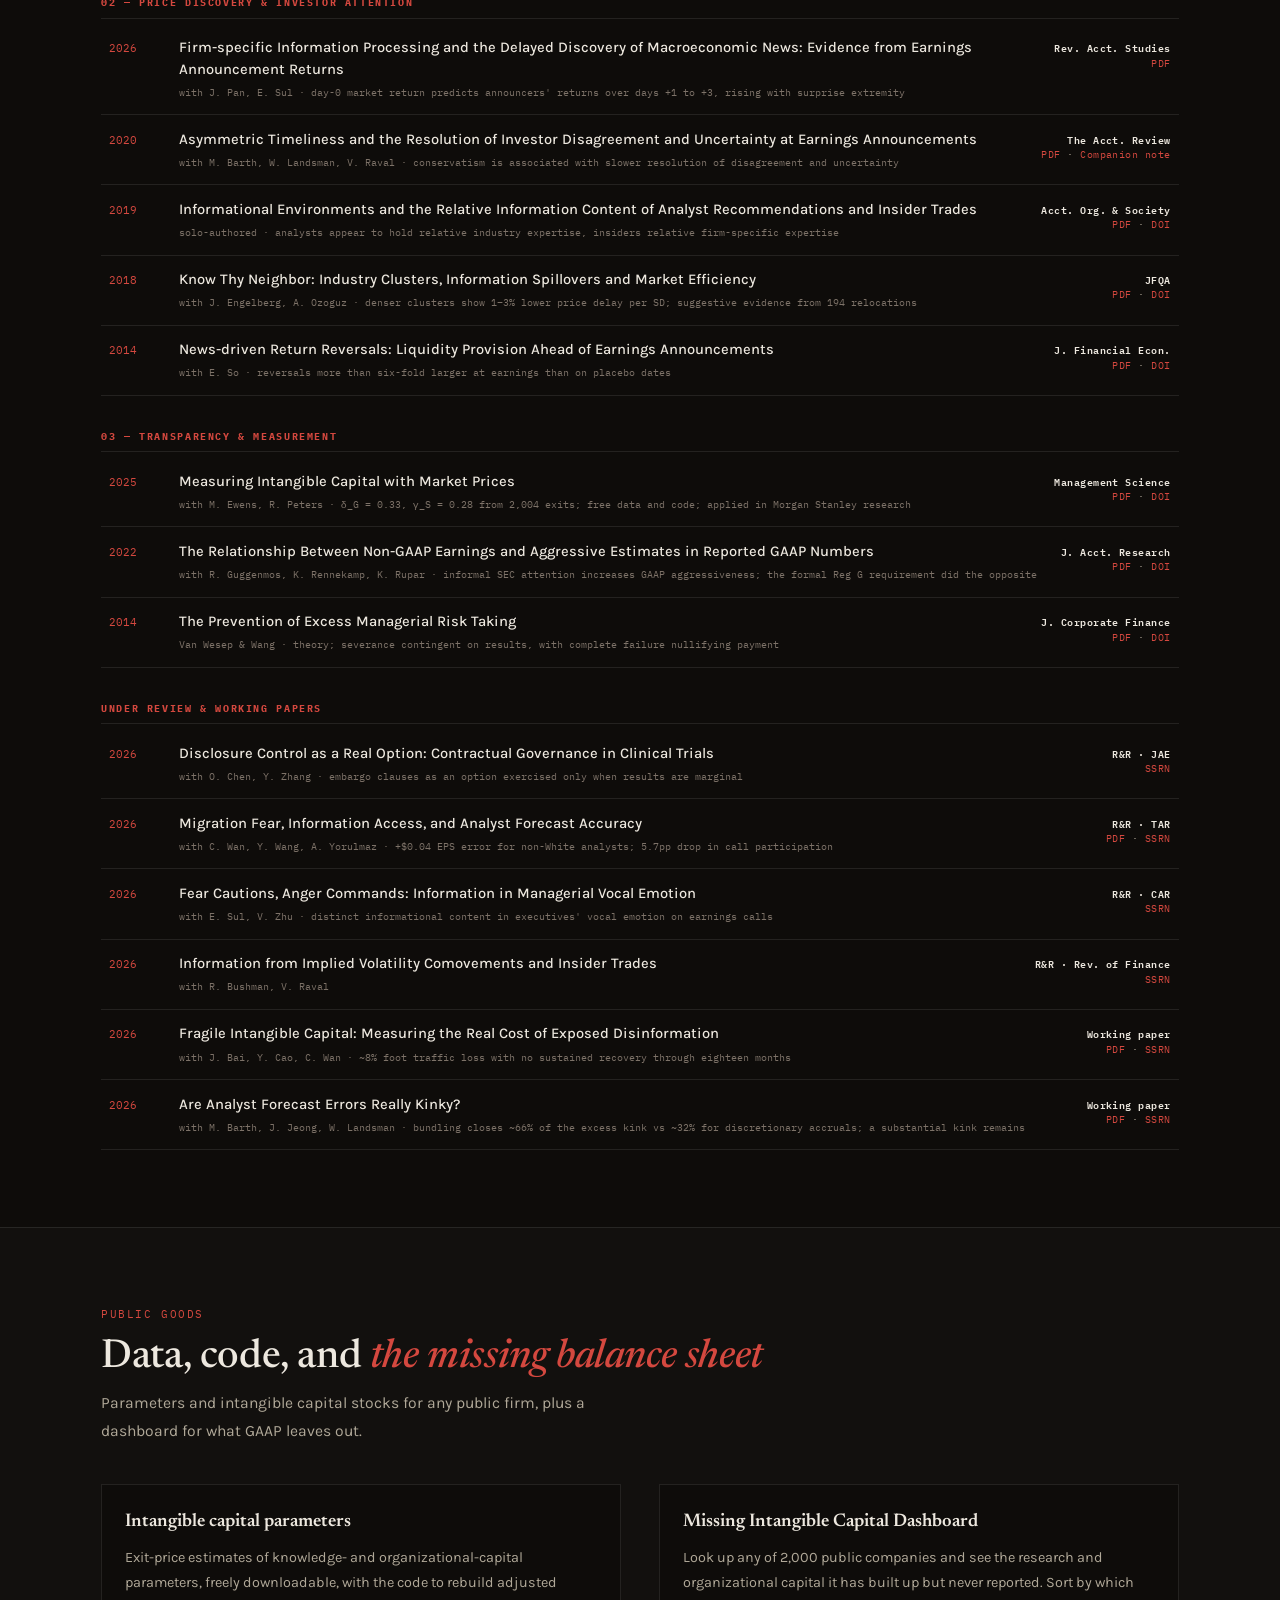
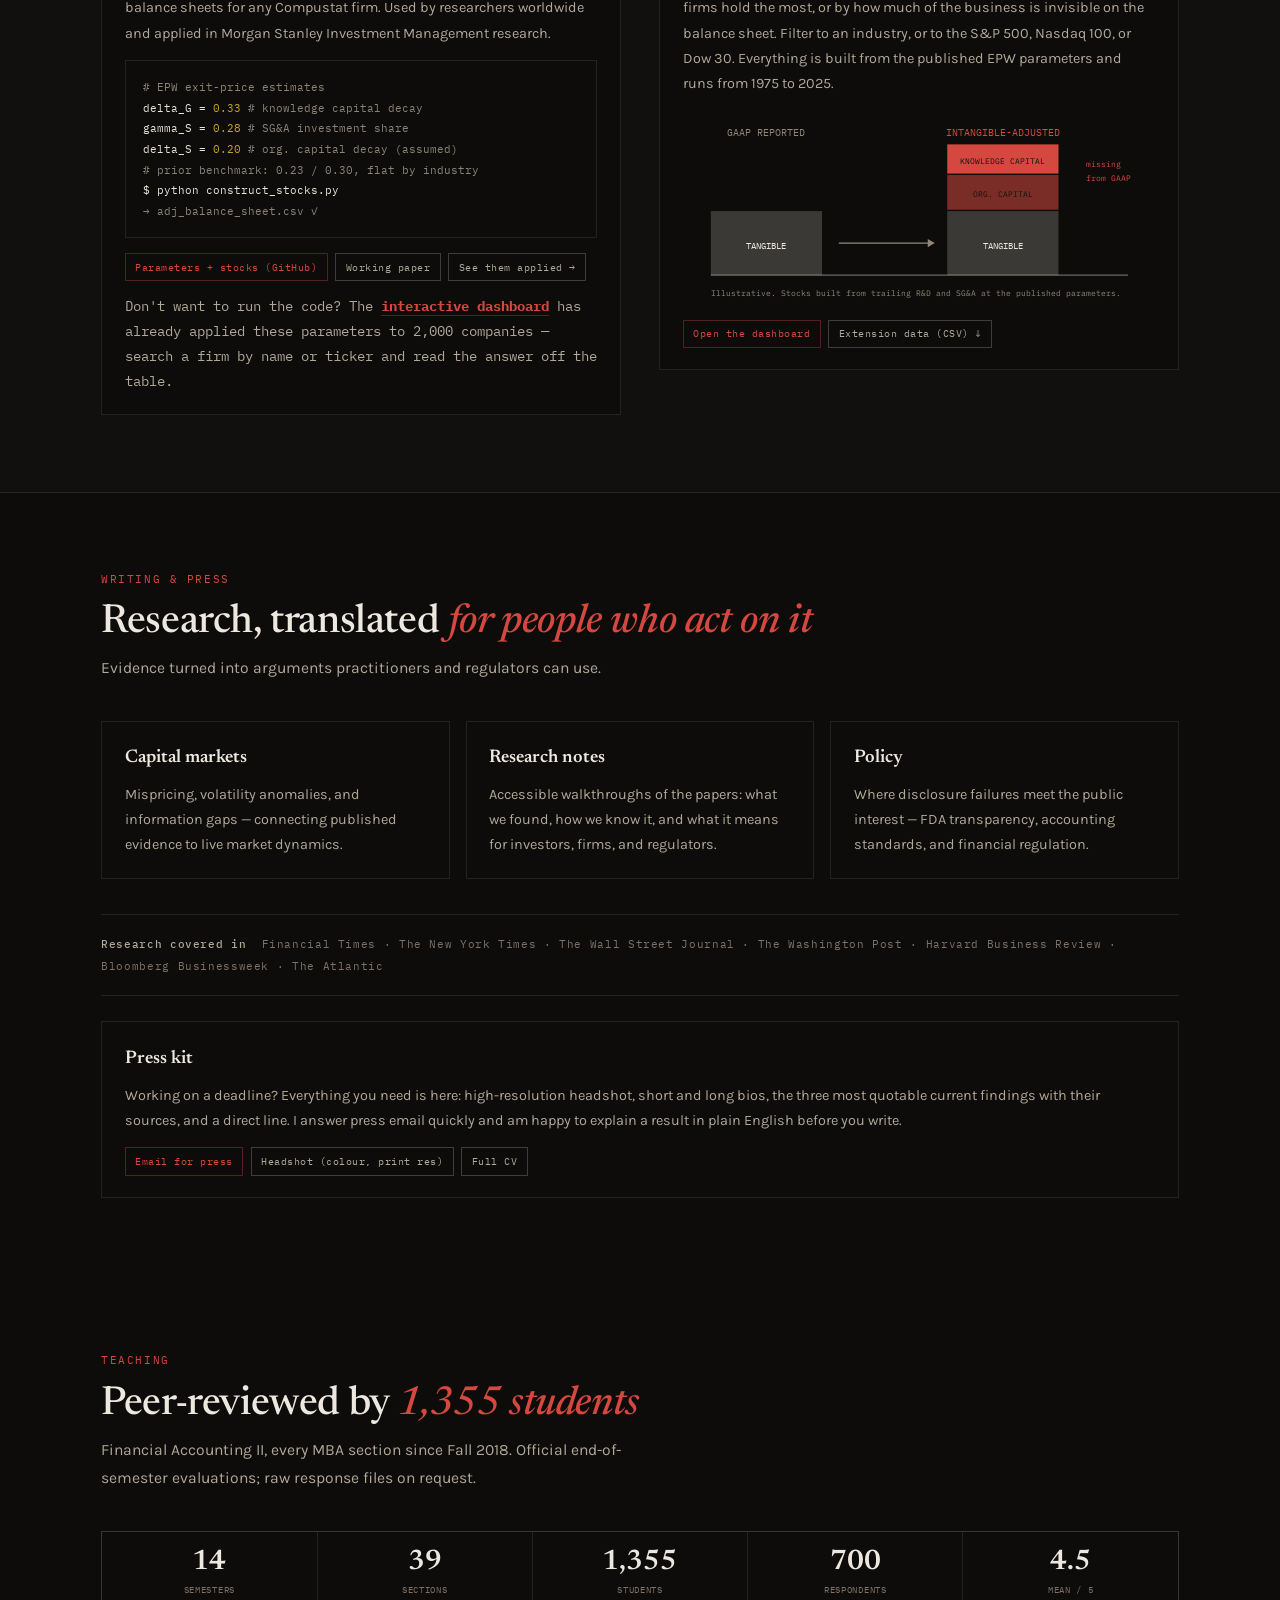
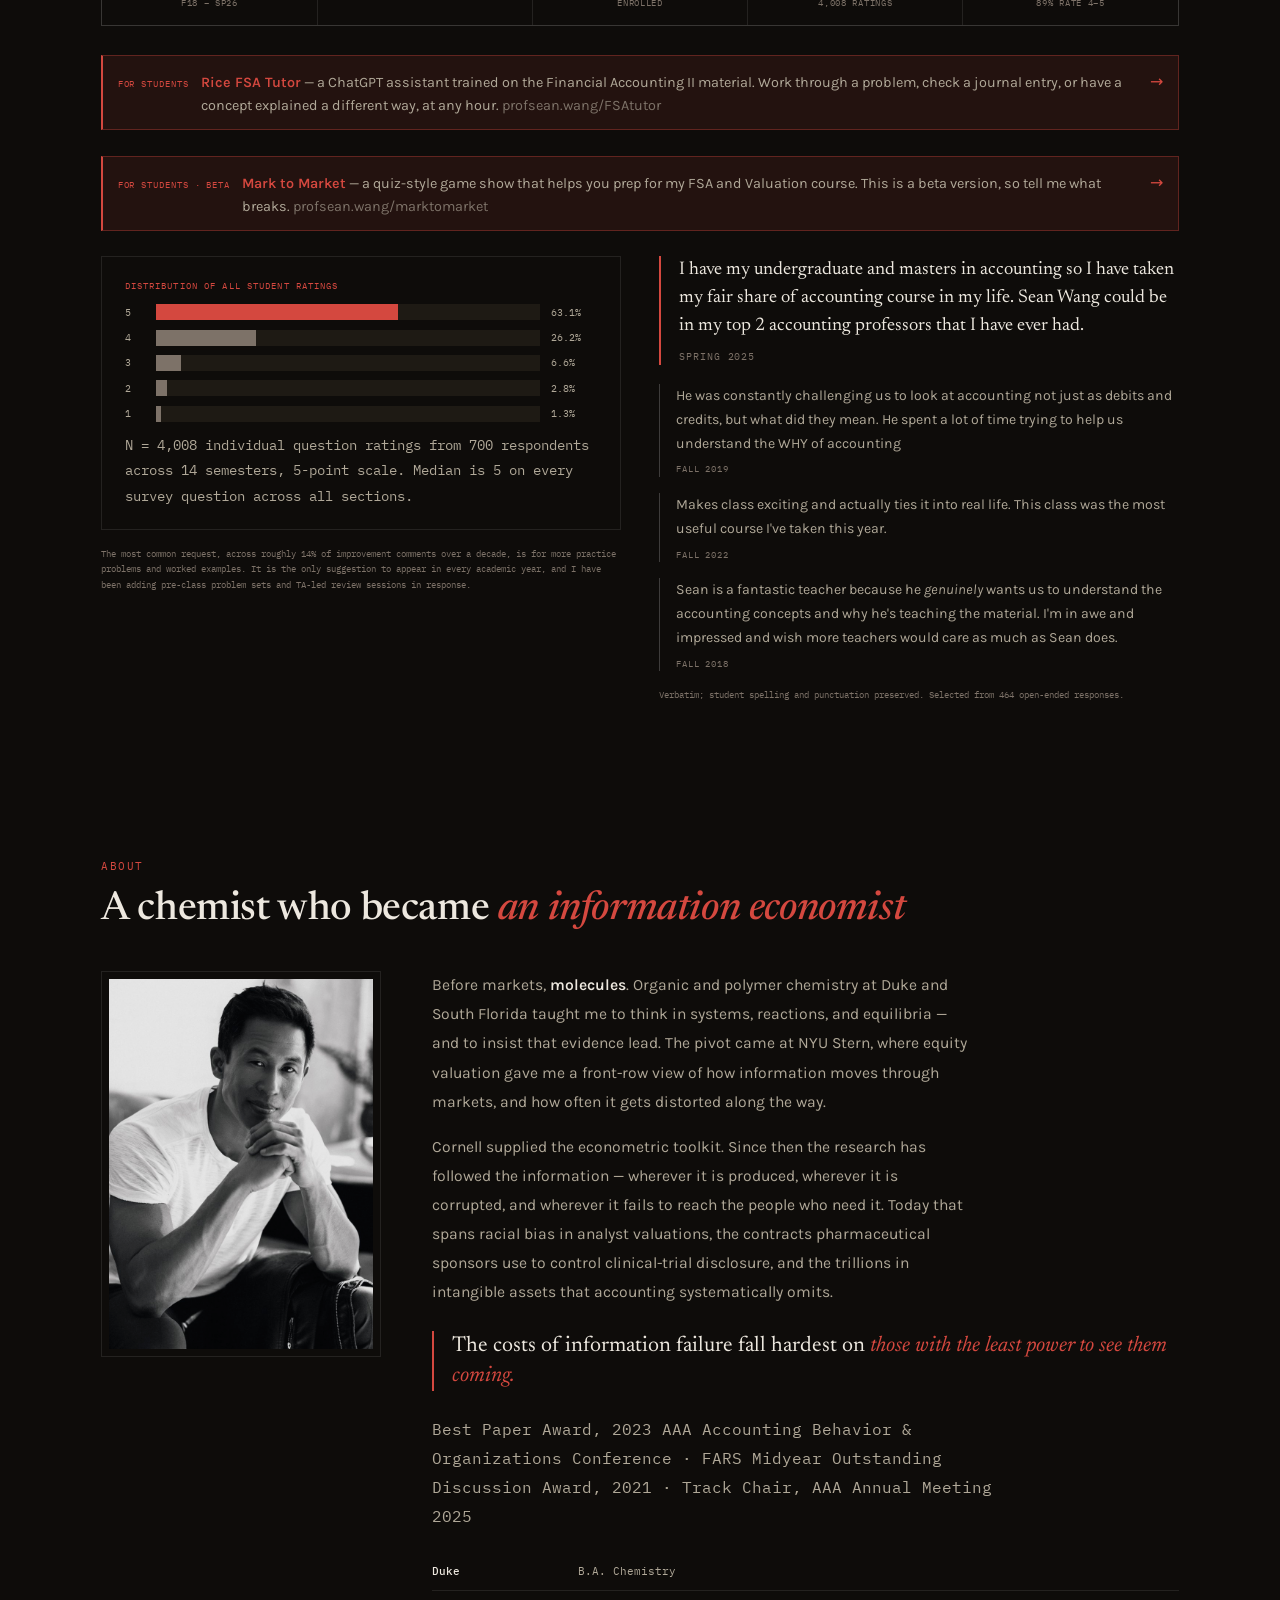
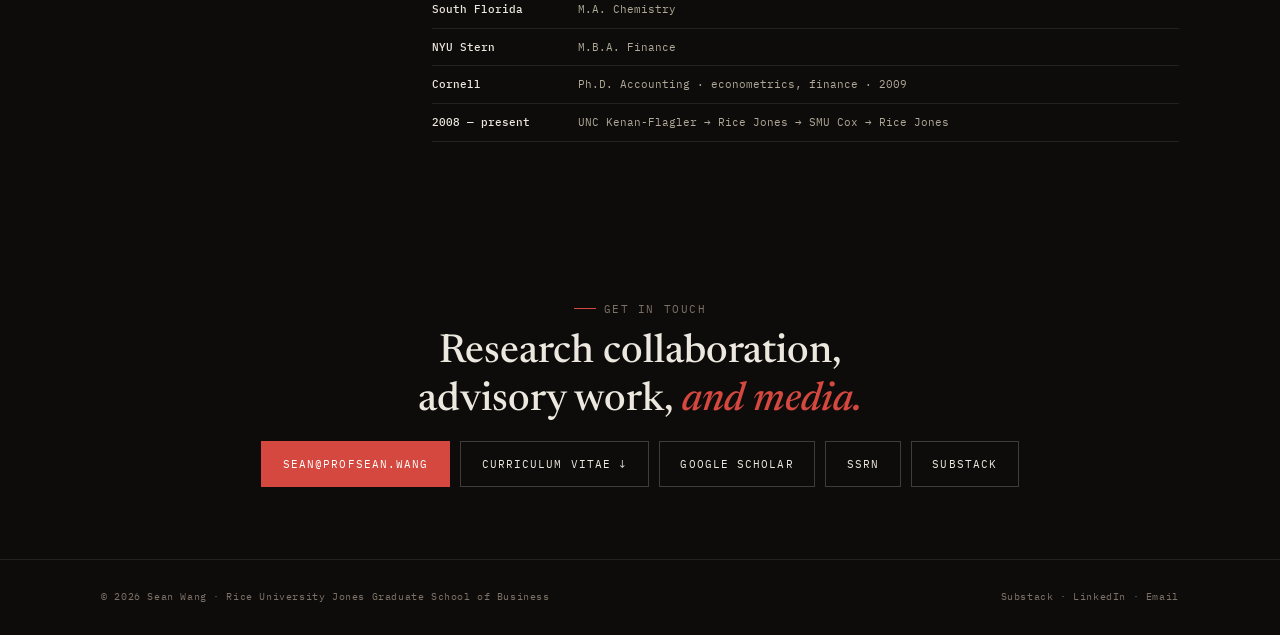
==== commit 03a7661f: "Add Mark to Market link for beta qAdd Mark to Market beta link to Teaching sectionuiz game" ====
--- a/index.html
+++ b/index.html
@@ -1116,6 +1116,11 @@
       <span class="ht-body"><b>Rice FSA Tutor</b> — a ChatGPT assistant trained on the Financial Accounting II material. Work through a problem, check a journal entry, or have a concept explained a different way, at any hour. <span style="color:var(--ink3)">profsean.wang/FSAtutor</span></span>
       <span class="ht-go">&rarr;</span>
     </a>
+    <a class="hero-tool" href="/marktomarket/" style="margin:0 0 1.6rem">
+      <span class="ht-lbl">For students &middot; Beta</span>
+      <span class="ht-body"><b>Mark to Market</b> — a quiz-style game show that helps you prep for my FSA and Valuation course. This is a beta version, so tell me what breaks. <span style="color:var(--ink3)">profsean.wang/marktomarket</span></span>
+      <span class="ht-go">&rarr;</span>
+    </a>
     <div class="tgrid">
       <div class="rv">
         <div class="card">
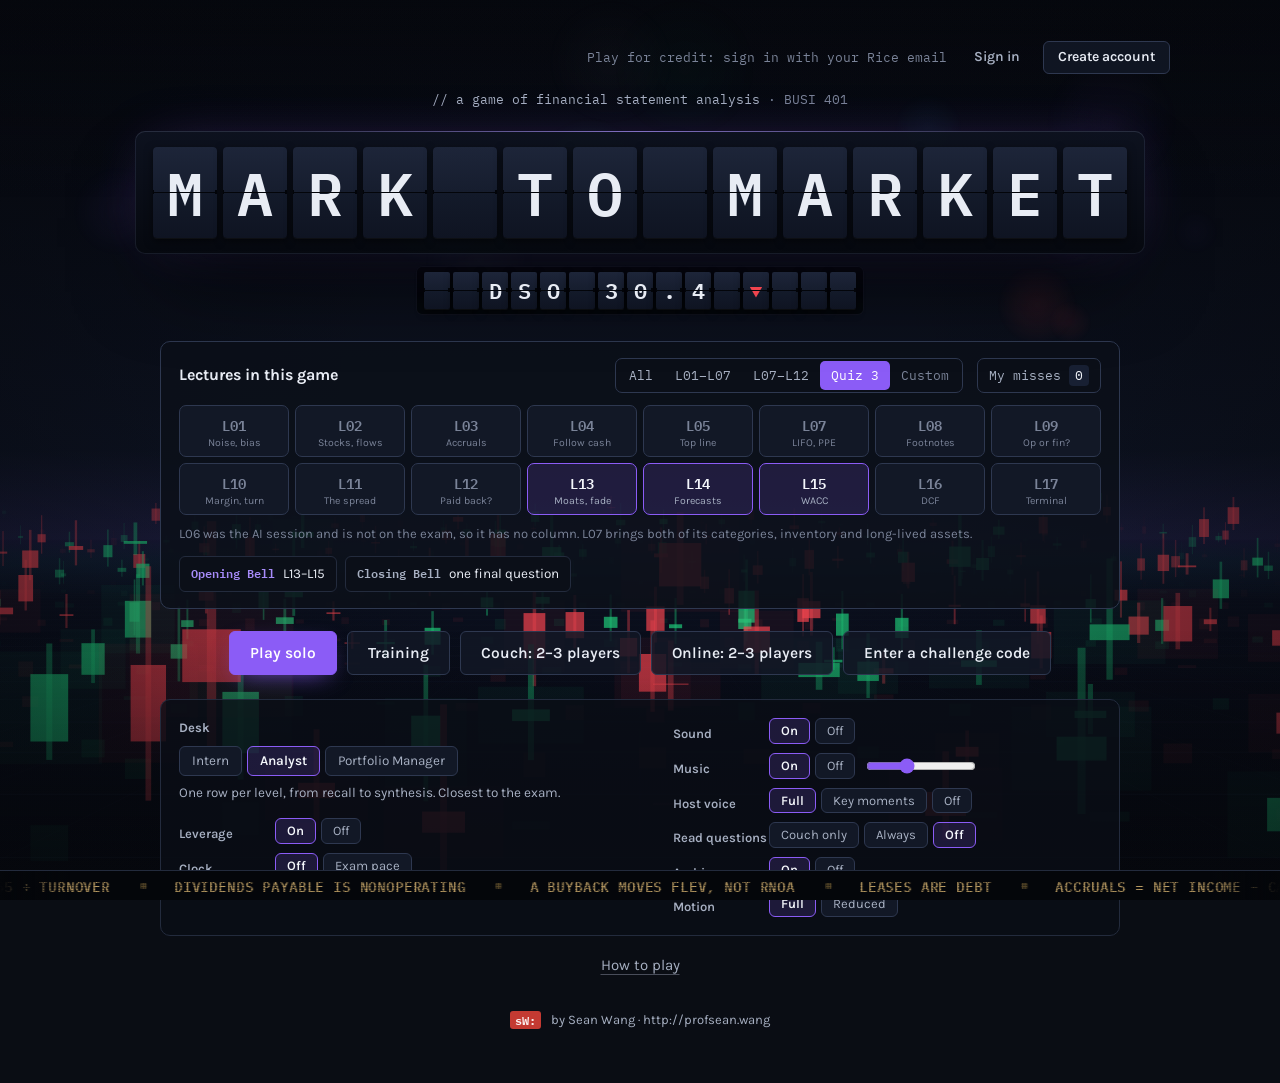
==== commit 45333256: "Add files via upload Credit rule v2: weekly consistency" ====
--- a/index.html
+++ b/index.html
@@ -1,1255 +1,23021 @@
-<!DOCTYPE html>
+<!doctype html>
 <html lang="en">
 <head>
-<meta charset="UTF-8">
-<meta name="viewport" content="width=device-width, initial-scale=1.0">
-<title>Sean Wang — Information Economics in Capital Markets</title>
-<meta name="description" content="Sean Wang studies information economics in capital markets: bias in analyst research, price discovery and investor attention, and the measurement of what accounting leaves off the balance sheet. Publications in JFE, JAE, JAR, TAR, and Management Science.">
-<meta name="keywords" content="Sean Wang, accounting professor, information economics, analyst bias, intangible capital, clinical trial disclosure, price discovery, capital markets, CFO narcissism">
-<meta name="author" content="Sean Wang">
-<link rel="canonical" href="https://profsean.wang/">
-
-<meta property="og:title" content="Sean Wang — When information breaks, who pays?">
-<meta property="og:description" content="Information economics in capital markets — bias in analyst research, price discovery, and the assets accounting can't see. Twelve peer-reviewed papers in JFE, JAE, JAR, TAR, and Management Science.">
-<meta property="og:type" content="profile">
-<meta property="og:url" content="https://profsean.wang/">
-<meta property="og:image" content="https://profsean.wang/headshot-rice.jpg">
-<meta property="og:image:alt" content="Sean Wang">
-<meta property="og:site_name" content="Sean Wang">
-<meta property="profile:first_name" content="Sean">
-<meta property="profile:last_name" content="Wang">
-
-<meta name="twitter:card" content="summary_large_image">
-<meta name="twitter:title" content="Sean Wang — When information breaks, who pays?">
-<meta name="twitter:description" content="Information economics in capital markets — bias in analyst research, price discovery, and the assets accounting can't see.">
-<meta name="twitter:image" content="https://profsean.wang/headshot-rice.jpg">
-
-<link rel="icon" href="data:image/svg+xml,%3Csvg xmlns='http://www.w3.org/2000/svg' viewBox='0 0 64 64'%3E%3Crect width='64' height='64' fill='%23ffffff'/%3E%3Ctext x='32' y='44' font-family='monospace' font-size='30' font-weight='600' fill='%23b42a24' text-anchor='middle'%3EsW%3C/text%3E%3C/svg%3E">
-
-<script type="application/ld+json">
-{
-  "@context": "https://schema.org",
-  "@type": "ProfilePage",
-  "mainEntity": {
-    "@type": "Person",
-    "name": "Sean Wang",
-    "givenName": "Sean",
-    "familyName": "Wang",
-    "url": "https://profsean.wang",
-    "image": "https://profsean.wang/headshot-rice.jpg",
-    "email": "Sean@profsean.wang",
-    "jobTitle": "Professor of Accounting",
-    "worksFor": {
-      "@type": "Organization",
-      "name": "Rice University Jones Graduate School of Business",
-      "url": "https://business.rice.edu"
-    },
-    "alumniOf": [
-      {"@type": "CollegeOrUniversity", "name": "Cornell University"},
-      {"@type": "CollegeOrUniversity", "name": "New York University Stern School of Business"},
-      {"@type": "CollegeOrUniversity", "name": "University of South Florida"},
-      {"@type": "CollegeOrUniversity", "name": "Duke University"}
-    ],
-    "knowsAbout": ["Information Economics","Analyst Forecast Bias","Price Discovery","Intangible Capital Measurement","Clinical Trial Disclosure","Earnings Quality","Executive Narcissism"],
-    "sameAs": [
-      "https://scholar.google.com/citations?user=fUc4WKwAAAAJ",
-      "https://papers.ssrn.com/sol3/cf_dev/AbsByAuth.cfm?per_id=577565",
-      "https://www.linkedin.com/in/sean-wang-1801774a/",
-      "https://profseanwang.substack.com"
-    ]
-  }
+<meta charset="utf-8">
+<meta name="viewport" content="width=device-width, initial-scale=1, viewport-fit=cover">
+<meta name="color-scheme" content="dark">
+<meta name="description" content="MARK TO MARKET: a trading-terminal game of financial statement analysis, lectures 1 to 12. By Sean Wang.">
+<title>MARK TO MARKET</title>
+<link rel="stylesheet" href="https://fonts.googleapis.com/css2?family=IBM+Plex+Mono:wght@400;500;600&amp;family=Karla:wght@400..700&amp;family=Newsreader:ital,opsz,wght@0,6..72,400..700;1,6..72,400..600&amp;display=swap">
+<style>
+/* MARK TO MARKET — style.css (v2, the trading-terminal edition)
+ * One deliberate dark theme. Every color is a token. Green and red always travel with ▲/▼ and a sign.
+ */
+:root {
+  color-scheme: dark;
+  --bg: #0A0D14;
+  --bg-2: #0E1320;
+  --panel: #121826;
+  --panel-2: #182033;
+  --panel-3: #1E2840;
+  --well: #0B0F18;
+  --line: #232B3D;
+  --line-2: #2E3850;
+  --line-3: #46526E;
+  --text: #E8ECF4;
+  --text-hi: #F4F6FB;
+  --text-2: #A7B0C2;
+  --text-3: #7A8398;
+  --up: #1FCB7A;
+  --down: #F0444E;
+  --accent: #8B5CF6;
+  --accent-2: #A78BFA;
+  --warn: #F5B83D;
+  --brand: #C43A32;
+  --up-bg: rgba(31, 203, 122, 0.13);
+  --down-bg: rgba(240, 68, 78, 0.13);
+  --accent-bg: rgba(139, 92, 246, 0.16);
+  --warn-bg: rgba(245, 184, 61, 0.1);
+  --pool: #2DD4BF;
+  --pool-bg: rgba(45, 212, 191, 0.12);
+  --f-ui: "Karla", "Segoe UI", Calibri, Arial, sans-serif;
+  --f-mono: "IBM Plex Mono", ui-monospace, "SFMono-Regular", Consolas, "Courier New", monospace;
+  --f-display: "Newsreader", Cambria, Georgia, serif;
+  --ease: cubic-bezier(0.2, 0.75, 0.25, 1);
+  --top-h: 60px;
+  --tk-h: 30px;
+  --side-l: 0px;
+  --side-r: 0px;
+  --dock-h: 0px;
 }
-</script>
-
-<link rel="preconnect" href="https://fonts.googleapis.com">
-<link rel="preconnect" href="https://fonts.gstatic.com" crossorigin>
-<link href="https://fonts.googleapis.com/css2?family=Newsreader:ital,opsz,wght@0,6..72,300;0,6..72,400;0,6..72,500;0,6..72,600;1,6..72,400;1,6..72,500&amp;family=Karla:wght@300;400;500;600;700&amp;family=IBM+Plex+Mono:wght@400;500&amp;display=swap" rel="stylesheet">
-<script>try{var _a=localStorage.getItem('psw-audience-2');if(_a!=='academia')document.documentElement.setAttribute('data-theme','dark');}catch(e){}</script>
-<style>
-:root{
-  --paper:#ffffff; --inset:#faf7f1; --inset2:#f4efe4; --band:#fbfaf7;
-  --ink:#1a1714; --ink2:#575046; --ink3:#8b8377;
-  --red:#b42a24; --red-ui:#c43a32; --red-tint:rgba(180,42,36,0.07); --red-tint2:rgba(180,42,36,0.13);
-  --red-frame:rgba(180,42,36,0.32);
-  --rule:rgba(26,23,20,0.11); --rule2:rgba(26,23,20,0.22); --rule3:rgba(180,42,36,0.25);
-  --serif:'Newsreader',Georgia,serif; --sans:'Karla',system-ui,sans-serif; --mono:'IBM Plex Mono',ui-monospace,monospace;
-  --max:1180px;
-  /* One value per box family, so near-identical paddings stop drifting. */
-  --pad-tile:1rem .85rem; --pad-frame:7px;
-  --fig-red:#b42a24; --fig-red2:rgba(180,42,36,.55); --fig-ink:#1a1714; --fig-mute:#8b8377;
-  --fig-bg:#ffffff; --fig-axis:rgba(26,23,20,.45); --fig-line:rgba(26,23,20,.3);
-  --fig-grid:rgba(26,23,20,.10); --fig-fill1:rgba(26,23,20,.20);
-  --fig-tint:rgba(180,42,36,.07); --fig-tint2:rgba(180,42,36,.13);
-  color-scheme:light;
+
+*, *::before, *::after { box-sizing: border-box; }
+html, body { margin: 0; padding: 0; }
+html { -webkit-text-size-adjust: 100%; text-size-adjust: 100%; background: var(--bg); }
+body {
+  background: var(--bg);
+  color: var(--text);
+  font-family: var(--f-ui);
+  font-size: 15px;
+  line-height: 1.5;
+  min-height: 100vh;
+  overflow-x: clip;
+  -webkit-font-smoothing: antialiased;
+  -moz-osx-font-smoothing: grayscale;
 }
-html[data-theme="dark"]{
-  --paper:#0e0c0a; --inset:#16130f; --inset2:#1e1a14; --band:#12100e;
-  --ink:#ede8df; --ink2:#b0a898; --ink3:#7d7268;
-  --red:#d4483f; --red-ui:#d43830; --red-tint:rgba(212,72,63,.10); --red-tint2:rgba(212,72,63,.18);
-  --red-frame:rgba(212,72,63,.38);
-  --rule:rgba(255,255,255,.09); --rule2:rgba(255,255,255,.20); --rule3:rgba(212,72,63,.35);
-  --fig-red:#d4483f; --fig-red2:rgba(212,72,63,.55); --fig-ink:#ede8df; --fig-mute:#8f8778;
-  --fig-bg:#16130f; --fig-axis:rgba(237,232,223,.42); --fig-line:rgba(237,232,223,.28);
-  --fig-grid:rgba(237,232,223,.11); --fig-fill1:rgba(237,232,223,.20);
-  --fig-tint:rgba(212,72,63,.12); --fig-tint2:rgba(212,72,63,.20);
-  color-scheme:dark;
+html.clue-open body, html.sheet-open body { overflow: hidden; }
+button, input { font: inherit; color: inherit; }
+button { cursor: pointer; }
+p { margin: 0; }
+h1, h2, h3 { margin: 0; font-weight: inherit; }
+kbd {
+  font-family: var(--f-mono);
+  font-size: 0.72em;
+  font-weight: 500;
+  padding: 0.16em 0.45em;
+  border: 1px solid currentColor;
+  border-radius: 3px;
+  opacity: 0.7;
+  line-height: 1;
+  white-space: nowrap;
 }
-*{margin:0;padding:0;box-sizing:border-box}
-html{scroll-behavior:smooth;-webkit-text-size-adjust:100%}
-body{background:var(--paper);color:var(--ink);transition:background-color .35s ease,color .35s ease;font-family:var(--sans);font-weight:400;line-height:1.7;-webkit-font-smoothing:antialiased}
-a{color:inherit;text-decoration:none}
-::selection{background:var(--red);color:#fff}
-:focus-visible{outline:2px solid var(--red);outline-offset:3px}
-.wrap{max-width:var(--max);margin:0 auto;padding:0 clamp(20px,4vw,56px)}
-.mono{font-family:var(--mono)}
-.sr{position:absolute;width:1px;height:1px;overflow:hidden;clip-path:inset(50%)}
-
-/* ---------- nav ---------- */
-header{position:sticky;top:0;z-index:80;background:color-mix(in srgb, var(--paper) 90%, transparent);backdrop-filter:blur(10px);border-bottom:1px solid var(--rule)}
-.nav{display:flex;align-items:center;gap:1rem;padding:.75rem 0}
-.n-left{order:1;margin-right:auto}
-nav{order:2}
-.burger{order:4}
-.n-left{display:flex;align-items:center;gap:.55rem}
-.n-left:hover .n-name{color:var(--red)}
-.n-mark{font-family:var(--mono);font-size:.72rem;font-weight:600;color:var(--red);padding:.22rem .38rem;border:1.5px solid var(--rule3);white-space:nowrap}
-.n-name{font-size:.88rem;font-weight:600;letter-spacing:.03em}
-nav ul{display:flex;gap:clamp(.85rem,1.5vw,1.35rem);list-style:none;align-items:center}
-nav a{font-size:.72rem;text-transform:uppercase;letter-spacing:.13em;font-weight:500;color:var(--ink2)}
-nav a:hover{color:var(--red)}
-.nav-cv{border:1px solid var(--rule3);padding:.3rem .6rem;color:var(--red)!important}
-/* Data and Dashboard are both intangible-capital resources. One small label
-   brackets them so the relationship is visible without a second nav row. */
-/* Boxed = something you use (Dashboard, CV). Plain = a section you scroll to.
-   Same box as .nav-cv so the pattern is legible rather than decorative. */
-.nav-tool{border:1px solid var(--rule3);padding:.3rem .6rem;color:var(--red)!important}
-.nav-tool:hover{background:var(--red-tint);border-color:var(--red)}
-.nav-tool[aria-current="page"]{background:var(--red-tint);border-color:var(--red)}
-.burger{display:none;background:none;border:1px solid var(--rule2);padding:.4rem .55rem;cursor:pointer;font-family:var(--mono);font-size:.7rem;color:var(--ink2)}
-
-/* ---------- register toggle ---------- */
-.reg{display:flex;align-items:center;gap:.5rem;flex-wrap:wrap}
-.reg-lbl{font-family:var(--mono);font-size:.64rem;letter-spacing:.1em;color:var(--ink3);text-transform:uppercase}
-.seg{font-family:var(--mono);font-size:.68rem;letter-spacing:.06em;padding:.34rem .8rem;border:1px solid var(--rule2);background:var(--paper);color:var(--ink2);cursor:pointer;transition:.2s}
-.seg:hover{border-color:var(--red)}
-.seg[aria-pressed="true"]{background:var(--ink);color:var(--paper);border-color:var(--ink)}
-html[data-theme="dark"] .seg[aria-pressed="true"]{background:var(--red);color:#fff;border-color:var(--red)}
-body:not(.newsroom) .r-news{display:none}
-body.newsroom .r-acad{display:none}
-
-/* ---------- hero ---------- */
-.hero{padding:clamp(3rem,7vw,5.5rem) 0 clamp(2rem,4vw,3rem)}
-.eyebrow{font-family:var(--mono);font-size:.68rem;letter-spacing:.14em;text-transform:uppercase;color:var(--ink3);display:flex;align-items:center;gap:.5rem}
-.eyebrow::before{content:"";width:22px;height:1px;background:var(--red)}
-.hero h1{font-family:var(--serif);font-size:clamp(2.3rem,5.4vw,3.8rem);font-weight:500;line-height:1.1;margin:1.1rem 0 0;max-width:17ch;letter-spacing:-.01em}
-.hero h1 em{font-style:italic;color:var(--red);font-weight:400}
-.hero-grid{display:grid;grid-template-columns:148px minmax(0,1.15fr) minmax(0,1.05fr);gap:clamp(1.1rem,2.6vw,2.2rem);align-items:stretch;margin-top:1.6rem}
-/* Headshot: swap the img src in the hero to headshot-rice-bw.jpg to go back to
-   black and white. --red-frame is the brand crimson at low opacity, so the
-   frame reads as brand without competing with the crimson in the headline. */
-.hero-photo{border:1.5px solid var(--red-frame);background:var(--paper);align-self:stretch;position:relative;overflow:hidden;min-height:9rem}
-.hero-photo img{position:absolute;inset:5px;width:calc(100% - 10px);height:calc(100% - 10px);object-fit:cover;object-position:center 18%;display:block}
-html[data-theme="dark"] .hero-photo img{filter:brightness(.88) contrast(1.04)}
-@media(max-width:900px){.hero-grid{grid-template-columns:120px minmax(0,1fr);align-items:start}.hero-photo{grid-row:1;align-self:start;min-height:0;aspect-ratio:4/5}}
-.hero p.lede{font-size:1.05rem;color:var(--ink2);line-height:1.8;max-width:46ch}
-.lede-now{display:inline-block;margin-top:.7rem;font-size:.88rem;color:var(--ink3)}
-/* Sits below the hero grid, full width, so it cannot disturb the three-column
-   photo / lede / stats layout. */
-.hero-tool{display:flex;align-items:baseline;gap:.75rem;margin:1.4rem 0 0;padding:.75rem .9rem;
-  border:1px solid var(--rule3);border-left:2.5px solid var(--red);background:var(--red-tint);
-  text-decoration:none;transition:.2s}
-.hero-tool:hover{background:var(--red-tint2)}
-.hero-tool .ht-lbl{font-family:var(--mono);font-size:.58rem;letter-spacing:.1em;text-transform:uppercase;color:var(--red);flex:none}
-.hero-tool .ht-body{font-size:.9rem;line-height:1.6;color:var(--ink2)}
-.hero-tool .ht-body b{color:var(--red);font-weight:600}
-.hero-tool .ht-go{margin-left:auto;color:var(--red);flex:none}
-@media(max-width:640px){.hero-tool{flex-wrap:wrap;gap:.4rem}.hero-tool .ht-go{display:none}}
-.hero p.lede b{color:var(--ink);font-weight:600}
-.hs{display:grid;grid-template-columns:repeat(3,1fr);gap:1px;background:var(--rule);border:1px solid var(--rule)}
-.hs div{background:var(--paper);padding:var(--pad-tile);display:flex;flex-direction:column;justify-content:flex-start}
-.hs .v{font-family:var(--serif);font-size:1.75rem;font-weight:600;color:var(--red);line-height:1}
-.hs .k{font-family:var(--mono);font-size:.58rem;letter-spacing:.06em;color:var(--ink3);margin-top:.45rem;line-height:1.45;text-transform:uppercase}
-.hs .kk{display:inline-block;margin-top:.3rem;color:var(--ink2);letter-spacing:.04em}
-.hs-lnk{display:block;color:inherit}
-.hs-lnk:hover .v{color:var(--red-ui)}
-.hs-lnk:hover .k{color:var(--ink2)}
-.reg-bar{display:flex;justify-content:space-between;align-items:center;gap:1rem;margin-top:2.2rem;padding-top:1rem;border-top:1px solid var(--rule);flex-wrap:wrap}
-.reg-note{font-family:var(--mono);font-size:.66rem;color:var(--ink3);letter-spacing:.02em}
-
-/* ---------- sections ---------- */
-section{padding:clamp(3rem,6vw,5rem) 0}
-.band{background:var(--band);border-top:1px solid var(--rule);border-bottom:1px solid var(--rule)}
-.so{font-family:var(--mono);font-size:.7rem;letter-spacing:.14em;text-transform:uppercase;color:var(--red);margin-bottom:.7rem}
-.st{font-family:var(--serif);font-size:clamp(1.7rem,3.2vw,2.5rem);font-weight:500;line-height:1.15;margin-bottom:.5rem;letter-spacing:-.01em}
-.st em{font-style:italic;color:var(--red)}
-.sd{font-size:.98rem;color:var(--ink2);line-height:1.8;max-width:62ch}
-.shead{margin-bottom:2.4rem}
-
-/* ---------- dossier ---------- */
-.dos{border:1px solid var(--rule);background:var(--paper);margin-bottom:1.6rem}
-.dos-top{display:grid;grid-template-columns:minmax(0,1fr) minmax(0,420px);gap:0}
-@media(max-width:900px){.dos-top{grid-template-columns:1fr}}
-.dos-body{padding:1.6rem 1.7rem}
-.dos-meta{display:flex;gap:.5rem;align-items:center;flex-wrap:wrap;margin-bottom:.85rem}
-.pill{font-family:var(--mono);font-size:.58rem;letter-spacing:.1em;text-transform:uppercase;padding:.26rem .6rem;border:1px solid var(--rule2);color:var(--ink2)}
-.pill.pub{background:var(--ink);color:var(--paper);border-color:var(--ink)}
-html[data-theme="dark"] .pill.pub{background:var(--inset2);color:var(--ink);border-color:var(--rule2)}
-.pill.rr{background:var(--red);color:#fff;border-color:var(--red)}
-.pill.acc{background:var(--red-tint);color:var(--red);border-color:var(--rule3)}
-/* Same red shading as .acc, heavier rectangle, and it is a link rather than a label. */
-.pill.tool{background:var(--red-tint);color:var(--red);border:1.5px solid var(--red);text-decoration:none;transition:.2s}
-.pill.tool:hover{background:var(--red);color:#fff}
-/* Inline "interactive dashboard" links inside caption text. */
-.tool-lk{color:var(--red);font-weight:700;text-decoration:none;border-bottom:1px solid var(--rule3)}
-.tool-lk:hover{border-bottom-color:var(--red)}
-.dos h3{font-family:var(--serif);font-size:clamp(1.15rem,2vw,1.42rem);font-weight:600;line-height:1.28;margin-bottom:.35rem}
-.dos .with{font-family:var(--mono);font-size:.66rem;color:var(--ink3);margin-bottom:1rem}
-.qa{margin-bottom:.9rem}
-.qa .q{font-size:.94rem;font-weight:600;line-height:1.55;margin-bottom:.45rem}
-.qa .q::before{content:"Q";font-family:var(--mono);font-size:.62rem;color:var(--red);margin-right:.55em;vertical-align:.12em}
-.qa .a{font-size:.92rem;color:var(--ink2);line-height:1.75}
-/* Lead sentence carries the finding; bullets carry the support. */
-.qa .a .lead{margin-bottom:.55rem}
-.qa .a ul{list-style:none;margin:0;padding:0}
-.qa .a li{position:relative;padding-left:1rem;margin-bottom:.3rem;font-size:.88rem;line-height:1.65}
-.qa .a li::before{content:"";position:absolute;left:.1rem;top:.62em;width:4px;height:4px;border-radius:50%;background:var(--red)}
-.qa .a li:last-child{margin-bottom:0}
-.qa .a b{color:var(--ink);font-weight:600}
-/* Closed by default: 64-129 words of design detail per card is the right
-   content for a referee and dead weight for everyone else. */
-.ident{border-top:1px dashed var(--rule2);padding-top:.75rem;margin-top:.9rem}
-.ident>summary{font-family:var(--mono);font-size:.62rem;letter-spacing:.08em;text-transform:uppercase;
-  color:var(--ink3);cursor:pointer;list-style:none;display:flex;align-items:center;gap:.4rem}
-.ident>summary::-webkit-details-marker{display:none}
-.ident>summary::after{content:"+";font-size:.85rem;line-height:1;color:var(--red)}
-.ident[open]>summary::after{content:"\2212"}
-.ident>summary:hover{color:var(--red)}
-.ident-body{font-family:var(--mono);font-size:.64rem;color:var(--ink3);line-height:1.85;margin-top:.6rem}
-.ident b{color:var(--ink2);font-weight:500}
-.links{display:flex;gap:.45rem;flex-wrap:wrap;margin-top:.9rem}
-.lk{font-family:var(--mono);font-size:.63rem;letter-spacing:.05em;border:1px solid var(--rule2);padding:.3rem .6rem;color:var(--ink2);transition:.2s}
-.lk:hover{border-color:var(--red);color:var(--red)}
-.lk.pri{border-color:var(--rule3);color:var(--red)}
-.fig-cell{border-left:1px solid var(--rule);background:var(--inset);padding:1.1rem .95rem;display:flex;flex-direction:column;justify-content:center;cursor:pointer;display:block;transition:.2s}
-a.fig-cell:hover{background:var(--red-tint)}
-a.fig-cell:hover .fig-lbl{color:var(--red)}
-@media(max-width:900px){.fig-cell{border-left:none;border-top:1px solid var(--rule)}}
-.fig-lbl{font-family:var(--mono);font-size:.58rem;letter-spacing:.12em;text-transform:uppercase;color:var(--red);margin-bottom:.6rem}
-.fig-cap{font-family:var(--mono);font-size:.58rem;color:var(--ink3);line-height:1.7;margin-top:.6rem}
-svg.fig{width:100%;height:auto;display:block}
-svg.fig text{font-family:'IBM Plex Mono',monospace}
-
-/* newsroom margin note */
-.presskit{background:var(--red-tint);border-left:2px solid var(--red);padding:.85rem 1rem;margin-top:1rem}
-.presskit .hl{font-size:1rem;font-weight:600;line-height:1.45;margin-bottom:.5rem}
-.presskit .mn{font-family:var(--mono);font-size:.63rem;color:var(--ink2);line-height:1.8}
-
-/* ---------- index ---------- */
-.filters{display:flex;gap:.45rem;flex-wrap:wrap;margin-bottom:1.6rem}
-.fb{font-family:var(--mono);font-size:.63rem;letter-spacing:.08em;border:1px solid var(--rule2);background:none;padding:.4rem .75rem;cursor:pointer;color:var(--ink2);transition:.2s}
-.fb:hover{border-color:var(--red);color:var(--red)}
-.fb[aria-pressed="true"]{background:var(--ink);color:var(--paper);border-color:var(--ink)}
-html[data-theme="dark"] .fb[aria-pressed="true"]{background:var(--red);color:#fff;border-color:var(--red)}
-.streamhd{font-family:var(--mono);font-size:.63rem;letter-spacing:.16em;text-transform:uppercase;color:var(--red);margin:2rem 0 .3rem;padding-bottom:.4rem;border-bottom:1px solid var(--rule)}
-.rec{display:grid;grid-template-columns:52px minmax(0,1fr) auto;gap:1.1rem;align-items:baseline;padding:.85rem .5rem;border-bottom:1px solid var(--rule);transition:.2s}
-.rec:hover{background:var(--inset)}
-.rec .yr{font-family:var(--mono);font-size:.7rem;color:var(--red)}
-.rec .ti{font-size:.92rem;font-weight:500;line-height:1.45}
-.rec .sub{display:block;font-family:var(--mono);font-size:.62rem;color:var(--ink3);font-weight:400;margin-top:.3rem;line-height:1.6}
-.rec .jr{font-family:var(--mono);font-size:.6rem;letter-spacing:.05em;color:var(--ink2);text-align:right;white-space:nowrap}
-.rec .jr b{color:var(--ink);font-weight:600;display:block}
-.rec .jr a{color:var(--red)}
-@media(max-width:760px){.rec{grid-template-columns:1fr;gap:.3rem}.rec .jr{text-align:left}}
-
-/* ---------- data ---------- */
-.data-grid{display:grid;grid-template-columns:minmax(0,1fr) minmax(0,1fr);gap:clamp(1.2rem,3vw,2.4rem);align-items:start}
-@media(max-width:900px){.data-grid{grid-template-columns:1fr}}
-.card{border:1px solid var(--rule);background:var(--paper);padding:1.3rem 1.4rem}
-.card h4{font-family:var(--serif);font-size:1.15rem;font-weight:600;margin-bottom:.5rem}
-.card p{font-size:.9rem;color:var(--ink2);line-height:1.75}
-.term{background:#0e0c0a;color:#e8e3d8;border:1px solid var(--rule);font-family:var(--mono);font-size:.66rem;line-height:1.95;padding:1rem 1.1rem;margin-top:.9rem;overflow-x:auto}
-.term .c{color:#8b8377}
-.term .g{color:#c9a227}
-
-/* ---------- teaching ---------- */
-.tstats{display:grid;grid-template-columns:repeat(5,1fr);gap:1px;background:var(--rule);border:1px solid var(--rule);margin-bottom:1.8rem}
-.tstats div{background:var(--paper);padding:var(--pad-tile);text-align:center}
-.tstats b{font-family:var(--serif);font-size:clamp(1.3rem,2.2vw,1.85rem);font-weight:600;display:block;line-height:1}
-.tstats span{font-family:var(--mono);font-size:.55rem;letter-spacing:.08em;color:var(--ink3);display:block;margin-top:.45rem;text-transform:uppercase;line-height:1.5}
-@media(max-width:760px){.tstats{grid-template-columns:repeat(2,1fr)}}
-.tgrid{display:grid;grid-template-columns:minmax(0,1fr) minmax(0,1fr);gap:clamp(1.4rem,3vw,2.6rem)}
-@media(max-width:900px){.tgrid{grid-template-columns:1fr}}
-.hbar{display:grid;grid-template-columns:20px 1fr 46px;gap:.7rem;align-items:center;margin-bottom:.5rem;font-family:var(--mono);font-size:.64rem;color:var(--ink2)}
-.hbar .tr{height:16px;background:var(--inset2);position:relative}
-.hbar .fl{position:absolute;inset:0 auto 0 0;background:var(--ink3);width:var(--w)}
-.streams{display:grid;grid-template-columns:repeat(3,1fr);gap:1px;background:var(--rule);border:1px solid var(--rule)}
-@media(max-width:900px){.streams{grid-template-columns:1fr}}
-.stream{background:var(--paper);padding:1.5rem 1.4rem;display:block;transition:.25s}
-.stream:hover{background:var(--inset)}
-.stream .sn{font-family:var(--mono);font-size:1.5rem;color:var(--red);line-height:1;margin-bottom:.7rem}
-.stream h3{font-family:var(--serif);font-size:1.12rem;font-weight:600;line-height:1.3;margin-bottom:.5rem}
-.stream p{font-size:.88rem;color:var(--ink2);line-height:1.7;margin-bottom:.9rem}
-.stream .sj{font-family:var(--mono);font-size:.6rem;letter-spacing:.05em;color:var(--ink3);line-height:1.7}
-.media-line{font-family:var(--mono);font-size:.66rem;letter-spacing:.06em;color:var(--ink3);line-height:2.1;border-top:1px solid var(--rule);border-bottom:1px solid var(--rule);padding:1.1rem 0;margin-top:2.2rem}
-.media-line b{color:var(--ink2);font-weight:500}
-.wgrid{display:grid;grid-template-columns:repeat(3,1fr);gap:1rem}
-@media(max-width:900px){.wgrid{grid-template-columns:1fr}}
-.hbar.top .fl{background:var(--red)}
-blockquote{font-family:var(--serif);font-size:1.15rem;line-height:1.5;font-weight:400;border-left:2px solid var(--red);padding-left:1.1rem;margin-bottom:1.2rem}
-blockquote cite{display:block;font-family:var(--mono);font-size:.6rem;font-style:normal;letter-spacing:.1em;color:var(--ink3);margin-top:.7rem;text-transform:uppercase}
-.mini{border-left:1px solid var(--rule2);padding-left:1rem;margin-bottom:1rem;font-size:.88rem;color:var(--ink2);line-height:1.7}
-.mini span{display:block;font-family:var(--mono);font-size:.58rem;letter-spacing:.09em;color:var(--ink3);margin-top:.35rem;text-transform:uppercase}
-
-/* ---------- about ---------- */
-.about-grid{display:grid;grid-template-columns:280px minmax(0,1fr);gap:clamp(1.5rem,4vw,3.2rem);align-items:start}
-.about-grid.single{grid-template-columns:minmax(0,1fr)}
-/* Monochrome against the colour hero — a deliberate register shift, not a
-   second headshot. Frame is the neutral rule, not crimson: the accent is
-   already spent on the hero photo and the nav. */
-.about-photo{border:1px solid var(--rule);background:var(--paper);padding:var(--pad-frame);position:sticky;top:5.5rem}
-.about-photo img{width:100%;height:auto;display:block}
-html[data-theme="dark"] .about-photo img{filter:brightness(.9) contrast(1.03)}
-@media(max-width:900px){
-  .about-grid{grid-template-columns:1fr}
-  .about-photo{position:static;max-width:240px;margin-bottom:.5rem}
+.sr-only { position: absolute; width: 1px; height: 1px; overflow: hidden; clip: rect(0 0 0 0); clip-path: inset(50%); white-space: nowrap; }
+.ico { display: inline-flex; width: 1em; height: 1em; flex: none; }
+.ico svg { width: 100%; height: 100%; display: block; }
+:focus { outline: none; }
+:focus-visible { outline: 2px solid var(--accent-2); outline-offset: 3px; }
+[hidden] { display: none !important; }
+.num, .mono { font-family: var(--f-mono); font-variant-numeric: tabular-nums; }
+.up { color: var(--up); }
+.dn { color: var(--down); }
+.flat { color: var(--text-2); }
+
+/* ---------- stage: the trading floor ---------- */
+.floor { position: fixed; inset: 0; z-index: 0; display: block; pointer-events: none; transform-origin: 50% 46%;
+  transition: transform 0.75s var(--ease), filter 0.6s var(--ease); }
+.stage-shade { position: fixed; inset: 0; z-index: 1; pointer-events: none;
+  background: linear-gradient(180deg, rgba(6, 8, 14, 0.35) 0%, rgba(6, 8, 14, 0) 22%, rgba(6, 8, 14, 0) 70%, rgba(6, 8, 14, 0.55) 100%); }
+html.dof .floor { transform: scale(1.12); filter: blur(7px) brightness(0.55); }
+html[data-screen="close"] .stage-shade, html[data-screen="players"] .stage-shade { background: rgba(6, 8, 14, 0.8); }
+/* Phase B: the 3D floor (floor3d.js sets html[data-floor="3d"]). It is brighter than the 2D floor, so the
+   shade behind the board header is deeper and floating text gets a soft dark halo; a bull or bear wave lifts the
+   question card's depth of field for a moment (html.floor-pulse) so the wave shows around the card. */
+html[data-floor="3d"] .stage-shade { background: linear-gradient(180deg, rgba(6, 8, 14, 0.66) 0%, rgba(6, 8, 14, 0.5) 15%, rgba(6, 8, 14, 0) 30%, rgba(6, 8, 14, 0) 72%, rgba(6, 8, 14, 0.5) 100%); }
+html[data-floor="3d"][data-screen="intro"] .stage-shade, html[data-floor="3d"][data-screen="cb"] .stage-shade {
+  background: radial-gradient(ellipse 46% 40% at 50% 46%, rgba(6, 8, 14, 0.62), rgba(6, 8, 14, 0) 100%),
+    linear-gradient(180deg, rgba(6, 8, 14, 0.5) 0%, rgba(6, 8, 14, 0) 26%, rgba(6, 8, 14, 0) 72%, rgba(6, 8, 14, 0.5) 100%); }
+html[data-floor="3d"][data-screen="close"] .stage-shade, html[data-floor="3d"][data-screen="players"] .stage-shade { background: rgba(6, 8, 14, 0.8); }
+html[data-floor="3d"] .intro-line, html[data-floor="3d"] .intro-eyebrow, html[data-floor="3d"] .board-head, html[data-floor="3d"] .scr-cb { text-shadow: 0 0 14px rgba(5, 7, 12, 0.95), 0 1px 3px rgba(5, 7, 12, 0.9); }
+html.dof.floor-pulse .floor3d { filter: blur(3px) brightness(0.92); transition: filter 0.25s ease-out; }
+
+/* ---------- type helpers ---------- */
+.eyebrow { font-family: var(--f-mono); font-size: 12.5px; font-weight: 500; letter-spacing: 0.04em; color: var(--text-2); margin: 0; }
+.slash { color: var(--accent-2); }
+
+/* ---------- buttons ---------- */
+.btn { appearance: none; display: inline-flex; align-items: center; justify-content: center; gap: 10px; border: 1px solid var(--line-2); background: rgba(18, 24, 38, 0.86); color: var(--text);
+  font-family: var(--f-ui); font-weight: 600; font-size: 15.5px; line-height: 1.2; padding: 12px 20px; border-radius: 6px;
+  transition: background 0.18s, border-color 0.18s, color 0.18s, transform 0.18s var(--ease), box-shadow 0.18s; }
+.btn:hover { border-color: var(--line-3); background: var(--panel-2); }
+.btn:active { transform: translateY(1px); }
+.btn-primary { background: var(--accent); border-color: var(--accent); color: #FFFFFF; box-shadow: 0 8px 24px -10px rgba(139, 92, 246, 0.8); }
+.btn-primary:hover { background: #9A70F8; border-color: #9A70F8; }
+.btn-primary:disabled { background: var(--panel-3); border-color: var(--line-2); color: var(--text-3); box-shadow: none; cursor: not-allowed; }
+.btn-quiet { background: transparent; border-color: transparent; color: var(--text-2); }
+.btn-quiet:hover { color: var(--text); background: var(--panel-2); border-color: var(--line); }
+.btn kbd { font-size: 11px; opacity: 0.6; }
+.linkbtn { appearance: none; background: none; border: 0; padding: 4px 2px; color: var(--text-2); font-family: var(--f-ui); font-size: 15px; text-decoration: underline; text-decoration-color: rgba(167, 176, 194, 0.4); text-underline-offset: 4px; }
+.linkbtn:hover { color: var(--text); text-decoration-color: currentColor; }
+.iconbtn { appearance: none; width: 36px; height: 36px; display: inline-flex; align-items: center; justify-content: center; border: 1px solid var(--line); border-radius: 6px; background: transparent; color: var(--text-2); }
+.iconbtn:hover { color: var(--text); border-color: var(--line-2); background: var(--panel-2); }
+.iconbtn .ico { width: 17px; height: 17px; }
+.iconbtn.off { color: var(--warn); }
+.chipbtn { appearance: none; border: 1px solid var(--line-2); background: var(--panel); color: var(--text); border-radius: 6px; padding: 6px 13px; font-family: var(--f-mono); font-size: 13px; }
+.chipbtn:hover { border-color: var(--accent); }
+
+/* ---------- split-flap cells (terminal palette) ---------- */
+.flaprow { display: inline-flex; gap: var(--fg, 3px); vertical-align: top; }
+.fc { position: relative; display: inline-block; flex: none; width: var(--cw, 28px); height: var(--ch, 40px);
+  font-family: var(--f-mono); font-weight: 600; font-size: var(--fs, 28px); color: var(--fcol, var(--text));
+  background: #03050A; border-radius: var(--fr, 3px); perspective: calc(var(--ch, 40px) * 5);
+  box-shadow: 0 1px 0 rgba(255, 255, 255, 0.04), 0 3px 8px rgba(0, 0, 0, 0.55); }
+.fc .h { position: absolute; left: 0; right: 0; height: calc(50% - 0.5px); overflow: hidden; backface-visibility: hidden; -webkit-backface-visibility: hidden; }
+.fc .t, .fc .ft { top: 0; border-radius: var(--fr, 3px) var(--fr, 3px) 0 0; background: linear-gradient(180deg, #1D2539 0%, #161D2E 100%); transform-origin: 50% 100%; }
+.fc .b, .fc .fb { bottom: 0; border-radius: 0 0 var(--fr, 3px) var(--fr, 3px); background: linear-gradient(180deg, #131A2A 0%, #0F1422 100%); transform-origin: 50% 0; }
+.fc i { position: absolute; left: 0; right: 0; height: var(--ch, 40px); line-height: var(--ch, 40px); text-align: center; font-style: normal; font-variant-numeric: tabular-nums; letter-spacing: 0; }
+.fc .t i, .fc .ft i { top: 0; }
+.fc .b i, .fc .fb i { bottom: 0; }
+.fc .ft, .fc .fb { visibility: hidden; z-index: 2; }
+.fc.on .ft, .fc.on .fb { visibility: visible; }
+.fc u { position: absolute; inset: 0; background: #000; opacity: 0; pointer-events: none; }
+.fc::after { content: ""; position: absolute; left: 0; right: 0; top: calc(50% - 0.5px); height: 1px; background: #03050A; z-index: 3; }
+.fc::before { content: ""; position: absolute; top: calc(50% - 2px); left: 0; right: 0; height: 4px; z-index: 4;
+  background: linear-gradient(90deg, #03050A 0 1.5px, transparent 1.5px calc(100% - 1.5px), #03050A calc(100% - 1.5px)); }
+.tri { display: inline-block; width: 0.56em; height: 0.48em; background: var(--up); vertical-align: 0.06em; }
+.tri.up { clip-path: polygon(50% 0, 100% 100%, 0 100%); }
+.tri.dn { clip-path: polygon(0 0, 100% 0, 50% 100%); background: var(--down); }
+
+.f-title { --fg: 6px; --cw: min(64px, calc((100vw - 120px - 13 * 6px) / 14)); --ch: calc(var(--cw) * 1.42); --fs: calc(var(--ch) * 0.66); --fr: 4px; }
+.f-quote { --fg: 3px; --cw: min(26px, calc((100vw - 56px - 14 * 3px) / 15)); --ch: calc(var(--cw) * 1.42); --fs: calc(var(--ch) * 0.6); --fr: 2px; }
+.intro-flap .f-big { --fg: 7px; --cw: min(86px, calc((100vw - 40px - 6 * 7px) / 7)); --ch: calc(var(--cw) * 1.42); --fs: calc(var(--ch) * 0.66); --fr: 5px; }
+.cb-flap .f-big { --fg: 5px; --cw: min(54px, calc((100vw - var(--side-l) - var(--side-r) - 60px - 13 * 5px) / 14)); --ch: calc(var(--cw) * 1.42); --fs: calc(var(--ch) * 0.64); --fr: 4px; }
+.ai-flap .f-big { --fg: 5px; --cw: min(60px, calc((100vw - 40px - 12 * 5px) / 13)); --ch: calc(var(--cw) * 1.42); --fs: calc(var(--ch) * 0.64); --fr: 4px; --fcol: var(--accent-2); }
+.pool-flap .f-big { --fg: 6px; --cw: min(70px, calc((100vw - 40px - 8 * 6px) / 9)); --ch: calc(var(--cw) * 1.42); --fs: calc(var(--ch) * 0.64); --fr: 4px; --fcol: var(--pool); }
+
+/* ---------- top bar: the quote bar ---------- */
+.topbar { position: fixed; left: 0; right: 0; top: 0; z-index: 30; height: var(--top-h); display: grid; grid-template-columns: minmax(0, 1fr) auto minmax(0, 1fr); align-items: center; gap: 18px;
+  padding: 0 18px; background: #080B12; border-bottom: 1px solid var(--line); }
+.tb-left { display: flex; align-items: center; gap: 12px; min-width: 0; }
+.tb-desk { font-size: 13.5px; color: var(--text-2); white-space: nowrap; overflow: hidden; text-overflow: ellipsis; }
+.tb-code { appearance: none; background: var(--well); border: 1px solid var(--line); border-radius: 5px; padding: 4px 9px; display: inline-flex; align-items: center; gap: 8px; font-family: var(--f-mono); font-size: 13px; letter-spacing: 0.06em; color: var(--text); white-space: nowrap; }
+.tb-code:hover { border-color: var(--accent); }
+.tb-code .ico { width: 13px; height: 13px; color: var(--text-3); }
+.tb-quotes { display: flex; gap: 8px; align-items: stretch; justify-content: center; min-width: 0; }
+.tb-tools { display: flex; gap: 8px; align-items: center; justify-content: flex-end; }
+.tb-menu-wrap { position: relative; }
+.tb-pop { position: absolute; right: 0; top: calc(100% + 8px); width: 270px; background: var(--panel); border: 1px solid var(--line-2); border-radius: 8px; padding: 6px; box-shadow: 0 24px 48px rgba(0, 0, 0, 0.6); z-index: 2; }
+.tb-pop > button { display: block; width: 100%; text-align: left; background: none; border: 0; padding: 10px 12px; border-radius: 5px; color: var(--text); font-size: 15px; }
+.tb-pop > button:hover, .tb-pop > button:focus-visible { background: var(--panel-2); }
+.tb-audio { display: grid; grid-template-columns: auto minmax(0, 1fr); gap: 8px 12px; align-items: center; padding: 10px 12px; margin: 4px 0; border-top: 1px solid var(--line); border-bottom: 1px solid var(--line); }
+.tb-audio .tb-toggle:last-child { grid-column: 1 / -1; }
+.tb-toggle { display: inline-flex; align-items: center; gap: 8px; font-size: 14px; color: var(--text-2); cursor: pointer; }
+.tb-toggle input { accent-color: var(--accent); width: 15px; height: 15px; margin: 0; }
+.tb-vol { width: 100%; accent-color: var(--accent); }
+.tb-quit { border-top: 1px solid var(--line); margin-top: 6px; padding: 10px 12px 6px; }
+.tb-quit p { font-size: 14px; color: var(--text-2); margin-bottom: 10px; line-height: 1.4; }
+.tb-quit button { border: 1px solid var(--line-2); background: transparent; border-radius: 5px; padding: 7px 12px; margin-right: 6px; font-size: 14px; }
+.tb-quit button[data-act="quit-yes"] { background: var(--accent); border-color: var(--accent); color: #fff; }
+
+.quote { position: relative; display: flex; align-items: center; gap: 12px; height: 46px; padding: 0 12px; border: 1px solid var(--line); border-radius: 6px; background: rgba(14, 19, 32, 0.9); text-align: left; color: var(--text); min-width: 0; }
+.q-tk { display: inline-flex; align-items: center; gap: 7px; font-family: var(--f-mono); font-size: 13px; font-weight: 600; letter-spacing: 0.04em; color: var(--text-2); }
+.q-dot { width: 8px; height: 8px; border-radius: 2px; background: var(--pc); }
+.q-val { display: inline-flex; font-family: var(--f-mono); font-weight: 600; font-size: 22px; line-height: 1; height: 1em; overflow: hidden; font-variant-numeric: tabular-nums; color: var(--text-hi); }
+.q-val.neg { color: var(--down); }
+.q-meta { display: flex; flex-direction: column; gap: 2px; line-height: 1.1; }
+.q-chg { display: inline-flex; align-items: center; gap: 4px; font-family: var(--f-mono); font-size: 12px; font-weight: 600; white-space: nowrap; }
+.q-chg .ico { width: 8px; height: 8px; }
+.q-pct { font-family: var(--f-mono); font-size: 11.5px; white-space: nowrap; }
+.q-spark { width: 70px; height: 24px; overflow: visible; flex: none; }
+.quote.flash-up { animation: qFlashUp 0.62s ease-out; }
+.quote.flash-dn { animation: qFlashDn 0.62s ease-out; }
+@keyframes qFlashUp { 0%, 35% { background: rgba(31, 203, 122, 0.42); border-color: var(--up); } 100% { background: rgba(14, 19, 32, 0.9); border-color: var(--line); } }
+@keyframes qFlashDn { 0%, 35% { background: rgba(240, 68, 78, 0.42); border-color: var(--down); } 100% { background: rgba(14, 19, 32, 0.9); border-color: var(--line); } }
+.quote.couch { cursor: pointer; padding: 0 10px; gap: 9px; height: 46px; }
+.quote.couch .q-val { font-size: 18px; }
+.quote.couch .q-spark { width: 44px; }
+.quote.sel { border-color: var(--pc); box-shadow: inset 0 0 0 1px var(--pc); }
+.q-status { font-family: var(--f-mono); font-size: 10.5px; color: var(--pc); white-space: nowrap; overflow: hidden; text-overflow: ellipsis; max-width: 110px; }
+.quote.busy .q-pct { display: none; }
+.quote:not(.busy) .q-status { display: none; }
+.q-keys { font-family: var(--f-mono); font-size: 10.5px; color: var(--text-3); letter-spacing: 0.08em; }
+.od-d { display: inline-block; height: 1em; overflow: hidden; }
+.od-s { display: flex; flex-direction: column; }
+.od-s span { display: block; height: 1em; line-height: 1; text-align: center; }
+.od-c { display: inline-block; line-height: 1; }
+.spark .sp-line { fill: none; stroke: var(--sc, var(--text)); stroke-width: 1.4; stroke-linejoin: round; stroke-linecap: round; }
+.spark .sp-zero { stroke: rgba(167, 176, 194, 0.3); stroke-dasharray: 2 2; stroke-width: 1; }
+.spark .sp-dot { fill: var(--sc, var(--text)); }
+.spark .sp-area { opacity: 0.18; }
+
+/* ---------- side panels (desktop, 1280px and wider) ---------- */
+.side { position: fixed; top: var(--top-h); bottom: var(--tk-h); z-index: 6; width: var(--side-w); overflow-y: auto; overflow-x: hidden; overscroll-behavior: contain;
+  background: rgba(10, 14, 23, 0.9); scrollbar-width: thin; scrollbar-color: var(--line-2) transparent; transition: opacity 0.4s, filter 0.4s; }
+.side-l { left: 0; --side-w: var(--side-l); border-right: 1px solid var(--line); }
+.side-r { right: 0; --side-w: var(--side-r); border-left: 1px solid var(--line); display: flex; flex-direction: column; }
+html.dof .side { opacity: 0.35; filter: blur(2px); }
+html.clue-open .dock { display: none; }
+html.clue-open { --dock-h: 0px; }
+.pn { padding: 14px 16px 16px; border-bottom: 1px solid var(--line); }
+.pn:last-child { border-bottom: 0; }
+.pn-h { display: flex; align-items: baseline; justify-content: space-between; gap: 10px; font-size: 13px; font-weight: 700; color: var(--text); margin-bottom: 10px; }
+.pn-h small { font-family: var(--f-mono); font-size: 11px; font-weight: 500; color: var(--text-3); }
+.pn-h .info { appearance: none; border: 1px solid var(--line-2); background: none; color: var(--text-3); width: 18px; height: 18px; border-radius: 50%; font-size: 11px; line-height: 1; padding: 0; font-family: var(--f-mono); }
+.pn-h .info:hover { color: var(--text); border-color: var(--text-3); }
+.acct-val { font-family: var(--f-mono); font-size: 30px; font-weight: 600; line-height: 1.1; color: var(--text-hi); letter-spacing: -0.01em; display: inline-flex; height: 1.1em; overflow: hidden; }
+.acct-val.neg { color: var(--down); }
+.acct-chg { margin-top: 4px; display: flex; align-items: center; gap: 6px; font-family: var(--f-mono); font-size: 13px; font-weight: 500; }
+.acct-chg .ico { width: 10px; height: 10px; }
+.acct-chg .lbl { font-family: var(--f-ui); color: var(--text-3); font-size: 12.5px; margin-left: 2px; }
+.kv { display: flex; justify-content: space-between; align-items: baseline; gap: 10px; margin-top: 8px; font-size: 13px; color: var(--text-2); }
+.kv b { font-family: var(--f-mono); font-weight: 500; color: var(--text); font-size: 13px; }
+.chart-sm { margin-top: 12px; height: 128px; position: relative; }
+.chart-sm svg { display: block; }
+.range { margin-top: 12px; }
+.range-top { display: flex; justify-content: space-between; font-size: 12.5px; color: var(--text-2); margin-bottom: 5px; }
+.range-bar { position: relative; height: 4px; border-radius: 2px; background: var(--panel-3); }
+.range-fill { position: absolute; top: 0; bottom: 0; border-radius: 2px; background: linear-gradient(90deg, rgba(240, 68, 78, 0.5), rgba(31, 203, 122, 0.5)); }
+.range-pin { position: absolute; top: -4px; width: 2px; height: 12px; background: var(--text); border-radius: 1px; transform: translateX(-1px); }
+.range-ends { display: flex; justify-content: space-between; margin-top: 5px; font-family: var(--f-mono); font-size: 11.5px; color: var(--text-3); }
+.range-none { font-size: 12.5px; color: var(--text-3); }
+.ptab { width: 100%; border-collapse: collapse; font-size: 12.5px; }
+.ptab th { font-weight: 500; color: var(--text-3); text-align: right; padding: 0 0 6px; font-size: 11.5px; }
+.ptab th:first-child { text-align: left; }
+.ptab td { padding: 5px 0; border-top: 1px solid rgba(35, 43, 61, 0.7); text-align: right; font-family: var(--f-mono); font-variant-numeric: tabular-nums; color: var(--text); }
+.ptab td:first-child { text-align: left; font-family: var(--f-mono); color: var(--text-2); }
+.ptab tr.idle td { color: var(--text-3); }
+.ptab td.up { color: var(--up); }
+.ptab td.dn { color: var(--down); }
+.who-pick { display: flex; gap: 5px; flex-wrap: wrap; margin: -2px 0 10px; }
+.who-pick button { appearance: none; border: 1px solid var(--line-2); background: none; border-radius: 5px; padding: 3px 8px; font-family: var(--f-mono); font-size: 11.5px; color: var(--text-2); }
+.who-pick button[aria-pressed="true"] { border-color: var(--pc); color: var(--text); box-shadow: inset 0 0 0 1px var(--pc); }
+
+.idx { width: 100%; border-collapse: collapse; font-size: 12.5px; table-layout: fixed; }
+.idx td { padding: 5px 0; border-top: 1px solid rgba(35, 43, 61, 0.7); vertical-align: middle; }
+.idx tr:first-child td { border-top: 0; }
+.idx .ix-tk { white-space: nowrap; overflow: hidden; text-overflow: ellipsis; padding-right: 6px; }
+.idx .ix-tk b { font-family: var(--f-mono); font-weight: 600; font-size: 12px; color: var(--text); margin-right: 6px; }
+.idx .ix-tk span { font-size: 11.5px; color: var(--text-2); }
+.idx .ix-lv { width: 52px; font-family: var(--f-mono); text-align: right; white-space: nowrap; color: var(--text); padding-right: 6px; }
+.idx .ix-ch { width: 60px; font-family: var(--f-mono); text-align: right; white-space: nowrap; font-size: 11.5px; padding-right: 6px; }
+.idx .ix-sp { width: 38px; }
+.idx .ix-sp svg { width: 38px; height: 16px; display: block; overflow: visible; }
+.idx tr.flash-up td { animation: rowUp 0.9s ease-out; }
+.idx tr.flash-dn td { animation: rowDn 0.9s ease-out; }
+@keyframes rowUp { 0%, 30% { background: rgba(31, 203, 122, 0.22); } 100% { background: transparent; } }
+@keyframes rowDn { 0%, 30% { background: rgba(240, 68, 78, 0.22); } 100% { background: transparent; } }
+.pn-news { flex: 1 1 auto; min-height: 140px; display: flex; flex-direction: column; }
+.news { list-style: none; margin: 0; padding: 0; overflow-y: auto; flex: 1 1 auto; min-height: 0; scrollbar-width: thin; scrollbar-color: var(--line-2) transparent; }
+.news li { display: grid; grid-template-columns: 58px minmax(0, 1fr); gap: 8px; padding: 6px 0; border-top: 1px solid rgba(35, 43, 61, 0.6); font-size: 12.5px; line-height: 1.4; color: var(--text); }
+.news li:first-child { border-top: 0; }
+.news time { font-family: var(--f-mono); font-size: 11px; color: var(--text-3); padding-top: 1px; white-space: nowrap; }
+.news .n-host { color: var(--text-2); font-style: italic; }
+.news .n-host b { font-style: normal; font-family: var(--f-mono); font-size: 10.5px; font-weight: 500; color: var(--text-3); letter-spacing: 0.04em; }
+.news .n-up b { color: var(--up); }
+.news .n-dn b { color: var(--down); }
+.news .n-warn { color: var(--warn); }
+.news .n-warn b { color: var(--warn); }
+.news .nw { white-space: nowrap; }
+.news .n-bell { color: var(--accent-2); }
+.news li.fresh { animation: newsIn 0.6s var(--ease); }
+@keyframes newsIn { from { opacity: 0; transform: translateY(-4px); background: var(--accent-bg); } to { opacity: 1; transform: none; background: transparent; } }
+.watch { list-style: none; margin: 0; padding: 0; }
+.watch li + li { margin-top: 4px; }
+.watch button { appearance: none; width: 100%; display: grid; grid-template-columns: auto minmax(0, 1fr) auto; gap: 8px; align-items: center; text-align: left; border: 1px solid var(--line); background: var(--panel); border-radius: 5px; padding: 6px 8px; font-size: 12.5px; color: var(--text); }
+.watch button:hover { border-color: var(--accent); background: var(--panel-2); }
+.watch .w-tk { font-family: var(--f-mono); font-size: 11.5px; color: var(--down); white-space: nowrap; }
+.watch .w-st { white-space: nowrap; overflow: hidden; text-overflow: ellipsis; color: var(--text-2); }
+.watch .w-dl { font-family: var(--f-mono); font-size: 11.5px; color: var(--text-3); white-space: nowrap; }
+.empty { font-size: 12.5px; color: var(--text-3); line-height: 1.45; }
+
+/* ---------- dock and sheet (tablet and phone) ---------- */
+.dock { position: fixed; left: 0; right: 0; bottom: var(--tk-h); z-index: 28; height: 46px; display: grid; grid-template-columns: repeat(3, 1fr); background: #0A0E17; border-top: 1px solid var(--line); }
+.dock button { appearance: none; border: 0; background: none; color: var(--text-2); font-size: 14px; font-weight: 600; position: relative; }
+.dock button[aria-expanded="true"] { color: var(--text); }
+.dock button[aria-expanded="true"]::after { content: ""; position: absolute; left: 25%; right: 25%; top: 0; height: 2px; background: var(--accent); }
+.dock button .dot { display: inline-block; width: 6px; height: 6px; border-radius: 50%; background: var(--accent-2); margin-left: 6px; vertical-align: 2px; }
+.sheet { position: fixed; left: 0; right: 0; bottom: calc(var(--tk-h) + 46px); z-index: 31; max-height: min(72vh, calc(100vh - var(--top-h) - var(--tk-h) - 60px)); display: flex; flex-direction: column;
+  background: var(--panel); border-top: 1px solid var(--line-2); border-radius: 14px 14px 0 0; box-shadow: 0 -24px 48px rgba(0, 0, 0, 0.55); transform: translateY(16px); opacity: 0; transition: transform 0.28s var(--ease), opacity 0.2s; }
+.sheet.on { transform: none; opacity: 1; }
+.sheet-head { display: flex; align-items: center; justify-content: space-between; padding: 10px 12px 8px 16px; border-bottom: 1px solid var(--line); }
+.sheet-h { font-size: 15px; font-weight: 700; }
+.sheet-body { overflow-y: auto; overscroll-behavior: contain; }
+.sheet-body .pn-news { min-height: 0; }
+.sheet-body .news { max-height: none; overflow: visible; }
+.sheet-body[data-kind="news"] .pn-news > .pn-h, .sheet-body[data-kind="account"] .pn:first-child > .pn-h { display: none; }
+
+/* ---------- title ---------- */
+.screen { position: relative; z-index: 2; }
+.scr-title { min-height: 100vh; display: flex; flex-direction: column; align-items: center; padding: max(36px, 5.5vh) 24px calc(var(--tk-h) + 22px); }
+.title-wrap { width: 100%; max-width: 1060px; display: flex; flex-direction: column; align-items: center; text-align: center; }
+.title-eyebrow { font-family: var(--f-mono); font-size: 13px; color: var(--text-2); margin-bottom: 22px; }
+.title-eyebrow .ey-2 { color: var(--text-3); }
+.title-flap { position: relative; margin: 0; display: flex; flex-direction: column; align-items: center; gap: 8px;
+  padding: 16px 18px; border-radius: 10px; background: linear-gradient(180deg, rgba(14, 19, 32, 0.92), rgba(6, 9, 15, 0.94));
+  box-shadow: inset 0 0 0 1px rgba(110, 125, 170, 0.16), inset 0 1px 0 rgba(255, 255, 255, 0.05), 0 40px 90px -30px rgba(0, 0, 0, 0.9), 0 0 60px -20px rgba(139, 92, 246, 0.35); }
+.title-flap::before { content: ""; position: absolute; left: 12%; right: 12%; top: 0; height: 1px; background: linear-gradient(90deg, rgba(167, 139, 250, 0), rgba(167, 139, 250, 0.7), rgba(167, 139, 250, 0)); }
+.title-quote { margin-top: 12px; min-height: 38px; padding: 6px 8px; border-radius: 6px; background: rgba(5, 7, 12, 0.92); box-shadow: inset 0 0 0 1px rgba(110, 125, 170, 0.12); }
+
+.lect { margin-top: 26px; width: 100%; max-width: 960px; padding: 16px 18px 16px; border: 1px solid var(--line-2); border-radius: 10px; background: rgba(12, 16, 26, 0.88); text-align: left; }
+.lect-top { display: flex; align-items: center; justify-content: space-between; gap: 14px; flex-wrap: wrap; }
+.lect-h { font-size: 16px; font-weight: 700; color: var(--text); }
+.presets { display: inline-flex; border: 1px solid var(--line-2); border-radius: 7px; padding: 2px; background: var(--well); }
+.preset { appearance: none; border: 0; background: none; color: var(--text-2); font-family: var(--f-mono); font-size: 12.5px; padding: 5px 11px; border-radius: 5px; }
+.preset:hover { color: var(--text); }
+.preset[aria-pressed="true"] { background: var(--accent); color: #fff; }
+.preset[data-preset="custom"] { cursor: default; }
+.preset[data-preset="custom"][aria-pressed="false"] { color: var(--text-3); }
+.chips { display: grid; grid-template-columns: repeat(var(--nchips, 11), minmax(0, 1fr)); gap: 6px; margin-top: 12px; }
+.chip-l { appearance: none; position: relative; display: flex; flex-direction: column; align-items: center; gap: 2px; padding: 8px 2px 7px; border: 1px solid var(--line-2); border-radius: 7px; background: var(--panel); color: var(--text-2);
+  transition: background 0.15s, border-color 0.15s, color 0.15s; }
+.chip-l b { font-family: var(--f-mono); font-size: 14px; font-weight: 600; color: var(--text-3); }
+.chip-l span { font-size: 10.5px; line-height: 1.15; white-space: nowrap; overflow: hidden; text-overflow: ellipsis; max-width: 100%; padding: 0 1px; color: var(--text-3); }
+.chip-l:hover { border-color: var(--line-3); }
+.chip-l[aria-pressed="true"] { background: var(--accent-bg); border-color: var(--accent); }
+.chip-l[aria-pressed="true"] b { color: var(--text-hi); }
+.chip-l[aria-pressed="true"] span { color: var(--text-2); }
+.lect-hint { margin-top: 10px; font-size: 13px; color: var(--text-3); line-height: 1.45; }
+.plan { list-style: none; margin: 12px 0 0; padding: 0; display: flex; gap: 8px; flex-wrap: wrap; }
+.plan li { display: flex; align-items: baseline; gap: 8px; padding: 7px 11px; border-radius: 6px; background: var(--well); border: 1px solid var(--line); font-size: 13.5px; color: var(--text); }
+.plan li b { font-family: var(--f-mono); font-size: 12px; font-weight: 600; color: var(--accent-2); white-space: nowrap; }
+.plan li.pl-lev b { color: var(--warn); }
+.plan li.pl-cb b { color: var(--text-2); }
+.plan li .arrow { color: var(--text-3); }
+.plan li.pl-none { color: var(--down); background: var(--down-bg); border-color: rgba(240, 68, 78, 0.3); }
+.title-actions { display: flex; flex-wrap: wrap; justify-content: center; gap: 10px; margin-top: 22px; }
+.code-entry { margin-top: 16px; width: 100%; max-width: 640px; padding: 16px 18px; border: 1px solid var(--line-2); border-radius: 10px; background: rgba(12, 16, 26, 0.92); text-align: left; }
+.code-label { display: block; font-size: 13px; font-weight: 600; color: var(--text-2); margin-bottom: 8px; }
+.code-row { display: flex; gap: 10px; flex-wrap: wrap; }
+.code-input { flex: 1 1 200px; min-width: 0; font-family: var(--f-mono); font-size: 22px; letter-spacing: 0.1em; padding: 8px 14px; background: var(--well); border: 1px solid var(--line-2); border-radius: 6px; color: var(--text); text-transform: uppercase; }
+.code-input::placeholder { color: rgba(167, 176, 194, 0.35); }
+.code-input:focus-visible { outline: 2px solid var(--accent-2); outline-offset: 2px; }
+.code-msg { margin-top: 10px; font-size: 13.5px; color: var(--text-2); }
+.code-msg.bad { color: var(--down); }
+.code-plan { margin-top: 8px; font-size: 13.5px; color: var(--text); }
+.resume { margin-top: 14px; display: flex; align-items: center; gap: 12px; flex-wrap: wrap; justify-content: center; }
+.resume .btn { color: var(--text); border-color: var(--line-2); padding: 8px 15px; font-size: 14.5px; }
+.resume-meta { font-family: var(--f-mono); font-size: 12.5px; color: var(--text-2); }
+.settings { margin-top: 24px; width: 100%; max-width: 960px; display: grid; grid-template-columns: minmax(0, 1.05fr) minmax(0, 1fr); gap: 16px 44px; text-align: left; padding: 18px 18px; border-radius: 10px; border: 1px solid var(--line); background: rgba(10, 14, 23, 0.82); }
+.set-main, .set-more { display: flex; flex-direction: column; gap: 9px; min-width: 0; }
+.seg { border: 0; margin: 0; padding: 0; min-width: 0; }
+.seg legend { font-size: 13px; font-weight: 700; color: var(--text-2); padding: 0; margin-bottom: 8px; }
+.pills { display: flex; flex-wrap: wrap; gap: 5px; align-items: center; }
+.pills label { position: relative; display: inline-flex; cursor: pointer; }
+.pills input[type="radio"] { position: absolute; inset: 0; opacity: 0; margin: 0; cursor: pointer; }
+.pills span { display: inline-block; padding: 6px 12px; border: 1px solid var(--line-2); border-radius: 6px; font-size: 13.5px; line-height: 1.2; color: var(--text-2); background: var(--panel); transition: background 0.15s, color 0.15s, border-color 0.15s; }
+.pills label:hover span { border-color: var(--line-3); color: var(--text); }
+.pills input:checked + span { background: var(--accent-bg); border-color: var(--accent); color: var(--text-hi); font-weight: 600; }
+.pills input:focus-visible + span { outline: 2px solid var(--accent-2); outline-offset: 2px; }
+.desk-blurb { margin-top: 8px; font-size: 13.5px; color: var(--text-2); line-height: 1.4; }
+.seg-desk { margin-bottom: 6px; }
+.seg-sm legend { float: left; width: 96px; margin: 0; padding-top: 6px; font-weight: 600; }
+.seg-sm .pills { margin-left: 96px; }
+.seg-sm .pills span { padding: 4px 11px; font-size: 13px; }
+.vol { width: 110px; accent-color: var(--accent); margin-left: 6px; }
+.howto-link { margin-top: 14px; }
+.byline { margin-top: auto; padding-top: 30px; display: flex; align-items: center; justify-content: center; gap: 10px; font-size: 13px; color: var(--text-2); }
+.sw { display: inline-flex; align-items: center; justify-content: center; background: var(--brand); color: #FBEFEF; font-family: var(--f-mono); font-weight: 600; font-size: 12px; padding: 3px 5px; border-radius: 3px; line-height: 1; }
+
+/* ---------- couch players ---------- */
+.scr-players { min-height: 100vh; display: flex; justify-content: center; padding: max(56px, 10vh) 24px calc(var(--tk-h) + 40px); }
+.players-wrap { width: 100%; max-width: 640px; padding: 26px 26px 24px; border-radius: 12px; border: 1px solid var(--line-2); background: rgba(12, 16, 26, 0.93); align-self: flex-start; }
+.scr-h { font-family: var(--f-display); font-weight: 500; font-size: 38px; line-height: 1.1; margin: 10px 0 22px; color: var(--text-hi); }
+.seg-count { margin-bottom: 18px; }
+.player-rows { display: flex; flex-direction: column; gap: 8px; }
+.pl-row { display: grid; grid-template-columns: 12px 76px minmax(0, 1fr) auto; align-items: center; gap: 12px; padding: 9px 12px; border: 1px solid var(--line); border-radius: 7px; background: var(--panel); }
+.pl-chip { width: 12px; height: 12px; border-radius: 3px; background: var(--pc); }
+.pl-label { font-size: 13.5px; color: var(--text-2); }
+.pl-name { min-width: 0; background: var(--well); border: 1px solid var(--line-2); border-radius: 5px; padding: 7px 11px; font-size: 16px; color: var(--text); }
+.pl-name::placeholder { color: rgba(167, 176, 194, 0.4); }
+.pl-keys { display: flex; gap: 4px; }
+.pl-keys kbd { opacity: 1; color: var(--pc); font-size: 12.5px; padding: 4px 7px; }
+.players-note { margin-top: 16px; font-size: 14.5px; color: var(--text-2); line-height: 1.5; }
+.players-plan { margin-top: 10px; font-size: 13.5px; color: var(--text); font-family: var(--f-mono); }
+.row-actions { margin-top: 24px; display: flex; gap: 10px; }
+
+/* ---------- training desk ---------- */
+.scr-train { min-height: 100vh; display: flex; justify-content: center; padding: calc(var(--top-h) + 28px) 24px calc(var(--tk-h) + 48px); }
+.tr-wrap { width: 100%; max-width: 780px; padding: 24px 26px 22px; border-radius: 12px; border: 1px solid var(--line-2); background: rgba(12, 16, 26, 0.93); align-self: flex-start; transition: filter 0.45s var(--ease); }
+html.dof .scr-train .tr-wrap { filter: blur(6px) brightness(0.55); }
+.tr-eyebrow { margin: 0; font-family: var(--f-mono); font-size: 12.5px; letter-spacing: 0.04em; color: var(--accent-2); }
+.tr-lede { margin: -8px 0 18px; font-size: 15.5px; line-height: 1.55; color: var(--text-2); max-width: 64ch; }
+.tr-stats { display: grid; grid-template-columns: repeat(4, minmax(0, 1fr)); gap: 8px; margin-bottom: 16px; }
+.tr-stat { padding: 10px 12px; border: 1px solid var(--line); border-radius: 8px; background: var(--panel); min-width: 0; }
+.tr-stat span { display: block; font-family: var(--f-mono); font-size: 11.5px; letter-spacing: 0.05em; text-transform: uppercase; color: var(--text-3); }
+.tr-stat b { display: block; margin-top: 4px; font-family: var(--f-mono); font-size: 18px; font-weight: 500; color: var(--text-hi); overflow: hidden; text-overflow: ellipsis; white-space: nowrap; }
+.tr-stat.up b { color: var(--up); }
+.tr-stat.dn b { color: var(--down); }
+.tr-panel { margin-top: 14px; padding: 14px 16px 12px; border: 1px solid var(--line); border-radius: 10px; background: rgba(18, 24, 38, 0.6); }
+.tr-h { margin: 0 0 10px; font-family: var(--f-ui); font-size: 15px; font-weight: 700; color: var(--text); display: flex; flex-wrap: wrap; align-items: baseline; gap: 4px 10px; }
+.tr-h-note { font-weight: 400; font-size: 13px; color: var(--text-3); }
+.tr-heat { list-style: none; margin: 0; padding: 0; display: flex; flex-direction: column; gap: 6px; }
+.tr-row { display: grid; grid-template-columns: 78px minmax(0, 1fr) minmax(90px, 160px) 44px minmax(0, 150px); align-items: center; gap: 10px; font-size: 14px; }
+.tr-tag { font-family: var(--f-mono); font-weight: 600; font-size: 13px; color: var(--text); white-space: nowrap; }
+.tr-name { color: var(--text-2); overflow: hidden; text-overflow: ellipsis; white-space: nowrap; }
+.tr-bar { height: 8px; border-radius: 4px; background: var(--well); border: 1px solid var(--line); overflow: hidden; }
+.tr-bar i { display: block; height: 100%; border-radius: 4px; background: var(--text-3); transition: width 0.6s var(--ease); }
+.tr-val { font-family: var(--f-mono); font-size: 13.5px; text-align: right; color: var(--text); }
+.tr-n { font-size: 12.5px; color: var(--text-3); overflow: hidden; text-overflow: ellipsis; white-space: nowrap; }
+.tr-row.t-up .tr-bar i { background: var(--up); }
+.tr-row.t-mid .tr-bar i { background: var(--warn); }
+.tr-row.t-dn .tr-bar i { background: var(--down); }
+.tr-row.t-up .tr-val { color: var(--up); }
+.tr-row.t-dn .tr-val { color: var(--down); }
+.tr-focus { margin: 10px 0 0; font-size: 13.5px; color: var(--text-2); }
+.tr-focus b { color: var(--text); font-weight: 600; }
+.tr-cal-t { width: 100%; border-collapse: collapse; font-size: 13.5px; }
+.tr-cal-t th, .tr-cal-t td { text-align: left; padding: 6px 10px 6px 0; border-top: 1px solid var(--line); vertical-align: top; }
+.tr-cal-t thead th { border-top: 0; font-family: var(--f-mono); font-size: 11.5px; font-weight: 500; letter-spacing: 0.05em; text-transform: uppercase; color: var(--text-3); }
+.tr-cal-t tbody th { font-weight: 600; color: var(--text); white-space: nowrap; }
+.tr-cal-t td { color: var(--text-2); }
+.tr-verdict.up { color: var(--up); }
+.tr-verdict.dn { color: var(--down); }
+.tr-actions { margin-top: 20px; display: flex; flex-wrap: wrap; align-items: center; gap: 10px; }
+.tr-done { flex: 1 1 100%; margin: 0 0 4px; font-size: 14.5px; color: var(--text-2); }
+.tr-days { margin: 14px 0 0; font-family: var(--f-mono); font-size: 12px; color: var(--text-3); }
+@media (max-width: 699px) {
+  .scr-train { padding: calc(var(--top-h) + 12px) 12px calc(var(--tk-h) + 40px); }
+  .tr-wrap { padding: 18px 16px 16px; }
+  .tr-stats { grid-template-columns: repeat(2, minmax(0, 1fr)); }
+  .tr-row { grid-template-columns: 72px minmax(0, 1fr) 44px; grid-template-areas: "tag name val" ". bar bar" ". n n"; row-gap: 4px; padding-bottom: 6px; border-bottom: 1px solid var(--line); }
+  .tr-tag { grid-area: tag; } .tr-name { grid-area: name; } .tr-val { grid-area: val; } .tr-bar { grid-area: bar; } .tr-n { grid-area: n; }
+  .tr-cal-t th:nth-child(2), .tr-cal-t td:nth-child(2) { display: none; }
 }
-.photo{border:1px solid var(--rule);padding:var(--pad-frame);background:var(--paper)}
-.photo img{width:100%;height:auto;display:block;filter:grayscale(12%)}
-html[data-theme="dark"] .photo img{filter:grayscale(20%) brightness(.92)}
-.photo .cap{font-family:var(--mono);font-size:.58rem;letter-spacing:.08em;color:var(--ink3);padding-top:.65rem;text-transform:uppercase}
-.about-txt p{font-size:.98rem;line-height:1.85;color:var(--ink2);margin-bottom:1rem;max-width:60ch}
-.about-txt p b{color:var(--ink);font-weight:600}
-.pull{font-family:var(--serif);font-size:1.35rem;line-height:1.4;color:var(--ink);margin:1.5rem 0;padding-left:1.1rem;border-left:2px solid var(--red)}
-.pull em{color:var(--red);font-style:italic}
-.path{margin-top:1.4rem;font-family:var(--mono);font-size:.7rem}
-.path .r{display:grid;grid-template-columns:130px 1fr;gap:1rem;padding:.55rem 0;border-bottom:1px solid var(--rule);color:var(--ink2)}
-.path .r b{color:var(--ink);font-weight:500}
-
-/* ---------- contact ---------- */
-.cta{text-align:center;padding:clamp(3rem,6vw,4.5rem) 0}
-.cta h2{font-family:var(--serif);font-size:clamp(1.7rem,3.4vw,2.5rem);font-weight:500;line-height:1.2;margin:.7rem auto 1rem;max-width:22ch}
-.cta h2 em{font-style:italic;color:var(--red)}
-.cta p{color:var(--ink2);max-width:52ch;margin:0 auto 1.6rem;font-size:.96rem}
-.btns{display:flex;gap:.6rem;justify-content:center;flex-wrap:wrap}
-.btn{font-family:var(--mono);font-size:.68rem;letter-spacing:.1em;padding:.8rem 1.3rem;border:1px solid var(--rule2);transition:.2s;text-transform:uppercase}
-.btn:hover{border-color:var(--red);color:var(--red)}
-.btn.solid{background:var(--ink);color:var(--paper);border-color:var(--ink)}
-html[data-theme="dark"] .btn.solid{background:var(--red);color:#fff;border-color:var(--red)}
-.btn.solid:hover{background:var(--red);border-color:var(--red);color:#fff}
-footer{border-top:1px solid var(--rule);padding:1.8rem 0;font-family:var(--mono);font-size:.62rem;letter-spacing:.06em;color:var(--ink3)}
-.foot{display:flex;justify-content:space-between;gap:1rem;flex-wrap:wrap}
-footer a:hover{color:var(--red)}
-
-/* ---------- motion ---------- */
-.rv{opacity:0;transform:translateY(18px);transition:opacity .7s ease,transform .7s ease}
-.rv.v{opacity:1;transform:none}
-@media(prefers-reduced-motion:reduce){
-  html{scroll-behavior:auto}
-  body{transition:none}
-  .rv{opacity:1;transform:none;transition:none}
-  svg.fig *{transition:none!important;animation:none!important}
+
+/* ---------- round intro ---------- */
+.scr-intro { min-height: 100vh; display: flex; align-items: center; justify-content: center; padding: 40px 20px calc(var(--tk-h) + 40px); }
+.intro-wrap { display: flex; flex-direction: column; align-items: center; text-align: center; gap: 22px; }
+.intro-flap { display: flex; flex-direction: column; gap: 10px; align-items: center; filter: drop-shadow(0 28px 44px rgba(0, 0, 0, 0.6)); }
+.intro-cov { font-family: var(--f-mono); font-size: 15px; color: var(--text); padding: 8px 14px; border-radius: 7px; border: 1px solid var(--line-2); background: rgba(10, 14, 23, 0.9); }
+.intro-cov b { color: var(--accent-2); font-weight: 600; margin-right: 6px; }
+.scr-intro.round-l .intro-cov b { color: var(--warn); }
+.intro-line { font-family: var(--f-display); font-style: italic; font-size: clamp(22px, 3vw, 30px); color: var(--text-hi); opacity: 0; transform: translateY(8px); transition: opacity 0.6s 1.1s, transform 0.6s 1.1s var(--ease); max-width: 28ch; line-height: 1.3; }
+.scr-intro.on .intro-line { opacity: 1; transform: none; }
+.intro-go { opacity: 0; transition: opacity 0.5s 1.8s; display: inline-flex; gap: 8px; align-items: center; }
+.scr-intro.on .intro-go { opacity: 1; }
+
+/* ---------- board ---------- */
+.scr-board { height: 100vh; height: 100dvh; display: flex; flex-direction: column; padding: var(--top-h) var(--side-r) calc(var(--tk-h) + var(--dock-h)) var(--side-l); overflow: hidden; }
+.board-head { flex: none; display: flex; align-items: flex-end; justify-content: space-between; gap: 16px; padding: 14px 26px 4px; position: relative; z-index: 3; }
+.bh-l { min-width: 0; }
+.bh-round { font-family: var(--f-display); font-size: 26px; font-weight: 500; line-height: 1.1; color: var(--text-hi); }
+.bh-cov { margin-top: 4px; font-family: var(--f-mono); font-size: 13px; color: var(--text-2); white-space: nowrap; overflow: hidden; text-overflow: ellipsis; }
+.bh-cov b { font-weight: 600; color: var(--accent-2); }
+.scr-board.round-l .bh-cov b { color: var(--warn); }
+.bh-r { display: flex; align-items: center; gap: 10px; flex: none; }
+.bh-meta { font-family: var(--f-mono); font-size: 12.5px; color: var(--text-2); white-space: nowrap; }
+.endround { display: flex; align-items: center; gap: 6px; flex-wrap: wrap; justify-content: flex-end; }
+.endround .btn { padding: 7px 12px; font-size: 14px; }
+.er-confirm { display: inline-flex; align-items: center; gap: 6px; flex-wrap: wrap; }
+.er-q { font-size: 14px; color: var(--text); margin-right: 2px; }
+.er-confirm [data-act="endround-yes"] { color: var(--text); border-color: var(--line-2); }
+.board-tabs { display: none; }
+
+.stage3d { flex: 1 1 auto; min-height: 0; position: relative; display: flex; align-items: center; justify-content: center; perspective: var(--persp, 1400px); perspective-origin: 50% 40%; padding-bottom: var(--host-zone, 0px);
+  transition: filter 0.6s var(--ease), opacity 0.4s; }
+html.dof .stage3d { filter: blur(9px) brightness(0.5); transition: filter 0.55s var(--ease) 0.2s, opacity 0.4s; }
+html.dof .board-head { filter: blur(5px); opacity: 0.4; }
+.board-head { transition: filter 0.5s, opacity 0.4s; }
+.board { --tilt: 14deg; --px: 0; --py: 0; position: relative; display: grid; grid-template-columns: repeat(var(--cols, 6), var(--col-w, 120px)); gap: var(--gap, 12px);
+  padding: var(--bpad, 14px); border-radius: 14px; transform-style: preserve-3d;
+  transform: rotateX(calc(var(--tilt) - var(--py) * 2.4deg)) rotateY(calc(var(--px) * 3.2deg));
+  background: linear-gradient(180deg, rgba(19, 25, 40, 0.94), rgba(10, 14, 23, 0.96));
+  box-shadow: inset 0 0 0 1px rgba(110, 125, 170, 0.2), inset 0 1px 0 rgba(255, 255, 255, 0.06), 0 50px 90px -30px rgba(0, 0, 0, 0.9), 0 0 0 1px rgba(0, 0, 0, 0.5); }
+.board::before { content: ""; position: absolute; left: 10%; right: 10%; top: 0; height: 1px; background: linear-gradient(90deg, rgba(167, 139, 250, 0), rgba(167, 139, 250, 0.6), rgba(167, 139, 250, 0)); }
+.bcol { display: flex; flex-direction: column; gap: var(--gap, 12px); min-width: 0; transform-style: preserve-3d; }
+.bplate { height: var(--head-h, 62px); display: flex; flex-direction: column; justify-content: center; gap: 3px; padding: 6px 10px; border-radius: 8px; transform: translateZ(3px);
+  background: linear-gradient(180deg, #0D1220, #090D17); box-shadow: inset 0 0 0 1px rgba(110, 125, 170, 0.14); position: relative; overflow: hidden; }
+.bplate::after { content: ""; position: absolute; left: 0; right: 0; top: 0; height: 2px; background: var(--accent); opacity: 0.85; }
+.scr-board.round-l .bplate::after { background: var(--warn); }
+.bp-tag { font-family: var(--f-mono); font-size: var(--tagfs, 12px); font-weight: 600; color: var(--accent-2); letter-spacing: 0.02em; line-height: 1.1; }
+.scr-board.round-l .bp-tag { color: var(--warn); }
+.bp-name { font-family: var(--f-ui); font-size: var(--namefs, 13px); font-weight: 700; color: var(--text-hi); line-height: 1.15; letter-spacing: 0.01em; overflow: hidden; display: -webkit-box; -webkit-line-clamp: 2; -webkit-box-orient: vertical; }
+.cell { position: relative; height: var(--tile-h, 84px); transform-style: preserve-3d; }
+.cast { position: absolute; inset: 6px 4px 0; border-radius: 8px; background: rgba(0, 0, 0, 0.55); filter: blur(5px); opacity: 0.55; transform: translateZ(0.5px); transition: opacity 0.25s, transform 0.25s var(--ease), filter 0.25s; pointer-events: none; }
+.slab { --th: 9px; position: absolute; inset: 0; display: block; padding: 0; margin: 0; border: 0; background: none; color: var(--text); transform-style: preserve-3d; transform: translateZ(0);
+  transition: transform 0.24s var(--ease); -webkit-tap-highlight-color: transparent; }
+.slab .f { position: absolute; inset: 0; border-radius: 8px; transform: translateZ(var(--th)); display: flex; align-items: center; justify-content: center; overflow: hidden;
+  background: linear-gradient(180deg, #1C2540 0%, #141B2E 55%, #10172A 100%);
+  box-shadow: inset 0 1px 0 rgba(255, 255, 255, 0.1), inset 0 0 0 1px rgba(120, 136, 186, 0.22), inset 0 -10px 18px rgba(0, 0, 0, 0.25); }
+.slab .f::before { content: ""; position: absolute; inset: 0; background: linear-gradient(115deg, rgba(255, 255, 255, 0.07), rgba(255, 255, 255, 0) 42%); pointer-events: none; }
+.slab .sb { position: absolute; left: 4px; right: 4px; bottom: 0; height: var(--th); transform-origin: 50% 100%; transform: rotateX(-90deg); background: linear-gradient(180deg, #080B13, #0D1220); border-radius: 0 0 6px 6px; }
+.slab .sl { position: absolute; top: 4px; bottom: 4px; left: 0; width: var(--th); transform-origin: 0 50%; transform: rotateY(-90deg); background: linear-gradient(90deg, #0A0E18, #121A2C); }
+.slab .sr { position: absolute; top: 4px; bottom: 4px; right: 0; width: var(--th); transform-origin: 100% 50%; transform: rotateY(90deg); background: linear-gradient(90deg, #121A2C, #0A0E18); }
+.slab .st { position: absolute; left: 4px; right: 4px; top: 0; height: var(--th); transform-origin: 50% 0; transform: rotateX(90deg); background: #222C46; }
+.v { font-family: var(--f-mono); font-weight: 600; font-size: var(--vfs, 26px); letter-spacing: -0.01em; color: var(--text-hi); line-height: 1; position: relative; text-shadow: 0 0 18px rgba(167, 139, 250, 0.18); white-space: nowrap; }
+.v .cur { color: var(--text-2); font-weight: 500; margin-right: 0.04em; }
+.f .res { display: none; position: relative; flex-direction: column; align-items: center; gap: 3px; }
+.f .res b { font-family: var(--f-mono); font-weight: 600; font-size: calc(var(--vfs, 26px) * 0.62); white-space: nowrap; display: inline-flex; align-items: center; gap: 4px; }
+.f .res b .ico { width: 0.62em; height: 0.62em; }
+.f .res small { font-family: var(--f-mono); font-size: 10.5px; color: var(--text-3); letter-spacing: 0.04em; }
+@media (hover: hover) {
+  .cell:not(.used):not(.void):hover .slab { transform: translateZ(16px); }
+  .cell:not(.used):not(.void):hover .cast { opacity: 0.85; filter: blur(10px); transform: translateZ(0.5px) scale(1.04); }
+  .cell:not(.used):not(.void):hover .f { box-shadow: inset 0 1px 0 rgba(255, 255, 255, 0.14), inset 0 0 0 1px rgba(167, 139, 250, 0.75), 0 0 24px -4px rgba(139, 92, 246, 0.45); }
 }
-@media(max-width:760px){
-  nav ul{position:absolute;top:100%;right:0;left:0;background:var(--paper);border-bottom:1px solid var(--rule);flex-direction:column;align-items:flex-start;gap:0;padding:0 clamp(20px,4vw,56px);max-height:0;overflow:hidden;transition:max-height .3s}
-  nav ul.open{max-height:24rem;padding-bottom:1rem}
-  nav li{width:100%;padding:.6rem 0;border-bottom:1px solid var(--rule)}
-  /* On mobile the nav is a stacked drawer, so the bracket becomes an inline label. */
-  .burger{display:block}
-  .hero-grid{grid-template-columns:1fr}
-  .hs{grid-template-columns:1fr}
+.cell:not(.used) .slab:focus-visible { outline: none; transform: translateZ(16px); }
+.cell:not(.used) .slab:focus-visible .f { box-shadow: inset 0 0 0 2px var(--accent-2), 0 0 26px -4px rgba(139, 92, 246, 0.6); }
+.cell:not(.used) .slab:active { transform: translateZ(2px); transition-duration: 0.08s; }
+.cell.pressed .slab { transform: translateZ(1px); transition-duration: 0.09s; }
+.cell.used .slab { transform: translateZ(calc(var(--th) * -1 + 1px)); cursor: default; }
+.cell.used .cast { opacity: 0; }
+.cell.used .f { background: linear-gradient(180deg, #0E1424, #0B101C); box-shadow: inset 0 0 0 1px rgba(120, 136, 186, 0.1); }
+.cell.used .f::before { opacity: 0; }
+.cell.used .v { display: none; }
+.cell.used .f .res { display: flex; }
+.cell.used.r-up .f { box-shadow: inset 0 0 0 1px rgba(31, 203, 122, 0.32); background: linear-gradient(180deg, rgba(31, 203, 122, 0.1), #0B101C); }
+.cell.used.r-dn .f { box-shadow: inset 0 0 0 1px rgba(240, 68, 78, 0.3); background: linear-gradient(180deg, rgba(240, 68, 78, 0.09), #0B101C); }
+.cell.used.r-up .res b { color: var(--up); }
+.cell.used.r-dn .res b { color: var(--down); }
+.cell.used.r-flat .res b { color: var(--text-2); }
+.cell.void { opacity: 0.35; }
+.cell.ai-hit .f { box-shadow: inset 0 0 0 1px rgba(167, 139, 250, 0.9), 0 0 40px -2px rgba(139, 92, 246, 0.65); background: linear-gradient(180deg, #2A1F52, #18132F); }
+.cell.ai-hit .v { color: var(--accent-2); font-size: calc(var(--vfs, 26px) * 0.55); }
+.cell.pool-hit .f { box-shadow: inset 0 0 0 1px rgba(45, 212, 191, 0.85), 0 0 44px -2px rgba(45, 212, 191, 0.55); background: radial-gradient(120% 120% at 50% 60%, #0E3A3A, #071A20 70%); }
+.cell.pool-hit .v { color: var(--pool); font-size: calc(var(--vfs, 26px) * 0.55); letter-spacing: 0.06em; }
+.slab .f .ripple { position: absolute; left: 50%; top: 55%; width: 40%; aspect-ratio: 1; border-radius: 50%; border: 1.5px solid rgba(45, 212, 191, 0.7);
+  transform: translate(-50%, -50%) scale(0.2); opacity: 0; pointer-events: none; animation: m2m-ripple 1.4s var(--ease) forwards; }
+@keyframes m2m-ripple { 0% { opacity: 0.9; transform: translate(-50%, -50%) scale(0.2); } 100% { opacity: 0; transform: translate(-50%, -50%) scale(3.2); } }
+.cell.deal .slab { transform: translateZ(0) rotateX(-92deg); opacity: 0; }
+.cell.deal .cast { opacity: 0; }
+.cell.dealt .slab { transition: transform 0.55s cubic-bezier(0.2, 1.25, 0.35, 1), opacity 0.2s; }
+
+/* ---------- clue panel (flat and sharp, always) ---------- */
+.layer { position: fixed; inset: 0; z-index: 40; }
+.layer-clue { position: static; }
+.clue-scrim { position: fixed; inset: 0; z-index: 20; background: rgba(5, 7, 12, 0.5); opacity: 0; transition: opacity 0.4s; }
+.layer-clue.on .clue-scrim { opacity: 1; }
+.clue-scroll { position: fixed; inset: 0; z-index: 22; overflow-y: auto; overscroll-behavior: contain; padding: calc(var(--top-h) + 22px) 24px calc(var(--tk-h) + 110px); }
+.card { position: relative; width: min(var(--card-w, 880px), 100%); margin: 0 auto; background: var(--panel); color: var(--text); border-radius: 12px; outline: none;
+  border: 1px solid #2A3550; box-shadow: 0 40px 100px -20px rgba(0, 0, 0, 0.85), 0 0 0 1px rgba(0, 0, 0, 0.4), inset 0 1px 0 rgba(255, 255, 255, 0.05); overflow: hidden; }
+.card.pre { opacity: 0; }
+.card.rise { animation: cardRise 0.46s var(--ease) both; }
+@keyframes cardRise { from { opacity: 0; transform: translateY(34px) scale(0.975); } to { opacity: 1; transform: none; } }
+.card.pop { animation: cardRise 0.36s var(--ease) both; }
+.card.leaving { animation: cardLeave 0.26s ease-in both; }
+@keyframes cardLeave { to { opacity: 0; transform: translateY(26px) scale(0.98); } }
+.card:focus, .card:focus-visible { outline: none; }
+.card-clock { position: absolute; left: 0; right: 0; top: 0; height: 3px; background: var(--panel-3); z-index: 3; }
+.card-clock i { display: block; height: 100%; background: var(--accent-2); transform-origin: 0 50%; }
+.card-clock.late i { background: var(--warn); }
+.card-head { display: flex; align-items: center; justify-content: space-between; gap: 14px; padding: 15px 28px 13px; border-bottom: 1px solid var(--line); background: linear-gradient(180deg, #151C2D, #121826);
+  font-family: var(--f-mono); font-size: 12.5px; letter-spacing: 0.04em; color: var(--text-2); text-transform: uppercase; }
+.ch-l { min-width: 0; overflow: hidden; text-overflow: ellipsis; white-space: nowrap; }
+.ch-val { color: var(--text-hi); font-weight: 600; }
+.card.is-audit .card-head { background: linear-gradient(180deg, #1F1838, #151229); }
+.card.is-audit .ch-l { color: var(--accent-2); }
+.card.is-pool .card-head { background: linear-gradient(180deg, #0F2E30, #0B1E22); }
+.card.is-pool .ch-l { color: var(--pool); }
+.card-head .reading { margin-left: auto; margin-right: 12px; display: inline-flex; align-items: center; gap: 3px; height: 22px; padding: 0 9px 0 8px; border-radius: 999px;
+  border: 1px solid rgba(139, 92, 246, 0.5); background: var(--accent-bg); color: var(--accent-2); font-family: var(--f-mono); font-size: 10.5px; letter-spacing: 0.08em; text-transform: uppercase; cursor: pointer; }
+.card-head .reading i { width: 3px; height: 10px; border-radius: 1px; background: currentColor; transform-origin: 50% 100%; animation: m2m-eq 0.9s ease-in-out infinite; }
+.card-head .reading i:nth-child(2) { animation-delay: 0.15s; }
+.card-head .reading i:nth-child(3) { animation-delay: 0.3s; }
+.card-head .reading span { margin-left: 5px; }
+.card-head .reading:hover { border-color: var(--accent-2); }
+@keyframes m2m-eq { 0%, 100% { transform: scaleY(0.35); } 50% { transform: scaleY(1); } }
+html.reduced .card-head .reading i { animation: none; }
+.card.is-pool { box-shadow: 0 0 0 1px rgba(45, 212, 191, 0.28), 0 30px 80px -30px rgba(45, 212, 191, 0.25); }
+.card.is-cb .card-head { background: linear-gradient(180deg, #2A2414, #18150E); }
+.pips { display: inline-flex; gap: 4px; flex: none; }
+.pips i { width: 8px; height: 8px; border-radius: 2px; border: 1px solid var(--line-3); }
+.pips i.on { background: var(--accent-2); border-color: var(--accent-2); }
+.card-body { padding: 26px 28px 30px; }
+.stem { font-family: var(--f-display); font-size: 23px; line-height: 1.42; color: var(--text-hi); margin-bottom: 22px; font-weight: 450; }
+.exhibit { margin: 0 0 22px; }
+.exhibit figcaption { font-size: 14px; font-weight: 700; color: var(--text); margin-bottom: 8px; }
+.tbl-wrap { overflow-x: auto; border: 1px solid var(--line); border-radius: 8px; background: var(--well); }
+.exhibit table { width: 100%; border-collapse: collapse; font-size: 15px; }
+.exhibit thead th { font-family: var(--f-mono); font-size: 11.5px; font-weight: 500; letter-spacing: 0.06em; text-transform: uppercase; color: var(--text-3); padding: 9px 14px; border-bottom: 1px solid var(--line-2); background: #0F1522; }
+.exhibit th.l, .exhibit td.l { text-align: left; }
+.exhibit th.n, .exhibit td.n { text-align: right; }
+.exhibit tbody th { font-weight: 500; color: var(--text); padding: 8px 14px; text-align: left; }
+.exhibit tbody td { font-family: var(--f-mono); font-variant-numeric: tabular-nums; color: var(--text-hi); padding: 8px 14px; white-space: nowrap; }
+.exhibit tbody td.w { font-family: var(--f-ui); white-space: normal; color: var(--text); }
+.exhibit tbody tr:nth-child(even) { background: rgba(255, 255, 255, 0.025); }
+.exhibit tbody tr + tr th, .exhibit tbody tr + tr td { border-top: 1px solid rgba(35, 43, 61, 0.7); }
+.ex-note { margin-top: 8px; font-size: 13.5px; color: var(--text-2); }
+
+.memo { position: relative; margin: 0 0 22px; padding: 16px 20px 16px 22px; border-radius: 8px; background: #141029; border: 1px solid rgba(139, 92, 246, 0.35); }
+.memo-head { display: flex; gap: 20px; flex-wrap: wrap; font-family: var(--f-mono); font-size: 11.5px; letter-spacing: 0.06em; color: var(--accent-2); text-transform: uppercase; padding-bottom: 10px; margin-bottom: 10px; border-bottom: 1px dashed rgba(139, 92, 246, 0.35); padding-right: 230px; }
+.memo-head span:first-child { color: var(--text-hi); font-weight: 600; }
+.memo-lines { margin: 0; padding-left: 22px; font-family: var(--f-mono); font-size: 14.5px; line-height: 1.6; color: var(--text); }
+.memo-lines li { opacity: 0; transform: translateY(3px); transition: opacity 0.25s, transform 0.25s; }
+.memo-lines li.in { opacity: 1; transform: none; }
+.memo-lines li::marker { color: var(--text-3); }
+.memo-stamp { position: absolute; right: 14px; top: 9px; display: flex; align-items: baseline; gap: 6px; padding: 3px 9px; border: 2px solid var(--warn); color: var(--warn); border-radius: 4px; transform: rotate(-3deg) scale(1.4); opacity: 0; font-family: var(--f-mono); text-transform: uppercase; background: #141029; transition: opacity 0.18s, transform 0.25s cubic-bezier(0.3, 1.6, 0.5, 1); }
+.memo-stamp span { font-size: 10px; letter-spacing: 0.1em; }
+.memo-stamp span::after { content: ":"; }
+.memo-stamp b { font-size: 13px; letter-spacing: 0.06em; }
+.memo.stamped .memo-stamp { opacity: 1; transform: rotate(-3deg); }
+
+.numbox { margin: 0 0 18px; padding: 16px 18px; border: 1px solid var(--line-2); border-radius: 8px; background: var(--well); }
+.nb-label { display: block; font-size: 13.5px; font-weight: 700; color: var(--text-2); margin-bottom: 8px; }
+.nb-row { display: flex; gap: 10px; flex-wrap: wrap; align-items: stretch; }
+.nb-field { flex: 1 1 220px; display: flex; align-items: center; gap: 8px; padding: 0 14px; border: 1px solid var(--line-3); border-radius: 6px; background: var(--panel); min-width: 0; }
+.nb-field:focus-within { border-color: var(--accent); box-shadow: 0 0 0 3px rgba(139, 92, 246, 0.25); }
+.nb-pre, .nb-unit { font-family: var(--f-mono); font-size: 18px; color: var(--text-2); white-space: nowrap; }
+.nb-in { flex: 1; min-width: 0; border: 0; background: none; font-family: var(--f-mono); font-size: 22px; padding: 10px 0; color: var(--text-hi); outline: none; }
+.btn-ink { appearance: none; display: inline-flex; align-items: center; gap: 10px; border: 1px solid var(--accent); background: var(--accent); color: #fff; border-radius: 6px; padding: 11px 20px; font-weight: 700; font-size: 15.5px; }
+.btn-ink:hover { background: #9A70F8; }
+.btn-ink:disabled { opacity: 0.45; cursor: default; }
+.btn-ink kbd { font-size: 11px; opacity: 0.75; }
+.nb-alt { display: flex; align-items: center; gap: 14px; margin-top: 10px; flex-wrap: wrap; }
+.nb-tip { font-size: 13px; color: var(--text-3); }
+.nb-msg { margin-top: 8px; font-size: 14px; color: var(--text-2); min-height: 1.2em; }
+.numbox.locked .nb-field { opacity: 0.7; }
+
+.opts { list-style: none; margin: 0; padding: 0; display: flex; flex-direction: column; gap: 8px; }
+.opts.waiting { opacity: 0.35; pointer-events: none; }
+.opts.reveal-in li { animation: optIn 0.35s var(--ease) both; }
+.opts.reveal-in li:nth-child(2) { animation-delay: 0.05s; }
+.opts.reveal-in li:nth-child(3) { animation-delay: 0.1s; }
+.opts.reveal-in li:nth-child(4) { animation-delay: 0.15s; }
+@keyframes optIn { from { opacity: 0; transform: translateY(6px); } to { opacity: 1; transform: none; } }
+.opts.ghost { opacity: 0.85; }
+.opt { width: 100%; display: grid; grid-template-columns: 26px minmax(0, 1fr) 22px auto; align-items: center; gap: 14px; text-align: left; padding: 13px 16px 13px 18px; overflow: hidden;
+  border: 1px solid var(--line-2); border-radius: 8px; background: #151C2E; color: var(--text); font-size: 17px; line-height: 1.4; position: relative;
+  transition: background 0.15s, border-color 0.15s, opacity 0.2s; }
+button.opt:hover:not(:disabled) { border-color: var(--accent); background: #1A2238; }
+.o-letter { font-family: var(--f-mono); font-weight: 600; font-size: 15px; color: var(--accent-2); }
+.o-txt { min-width: 0; }
+.o-txt.numtxt { font-family: var(--f-mono); font-variant-numeric: tabular-nums; font-size: 17px; }
+.o-mark { display: inline-flex; width: 20px; height: 20px; }
+.o-mark .ico { width: 20px; height: 20px; }
+.o-key { color: var(--text-3); font-size: 11px; }
+.opt.chosen { border-color: var(--accent); background: var(--accent-bg); }
+.opt.dim { opacity: 0.45; }
+.opt.revealed { cursor: default; }
+.opt.right { border-color: rgba(31, 203, 122, 0.8); background: var(--up-bg); opacity: 1; }
+.opt.right .o-mark { color: var(--up); }
+.opt.right::after { content: ""; position: absolute; inset: 0; border-radius: 8px; background: linear-gradient(90deg, rgba(31, 203, 122, 0), rgba(31, 203, 122, 0.22), rgba(31, 203, 122, 0)); transform: translateX(-100%); animation: sweep 0.9s 0.1s var(--ease) forwards; pointer-events: none; }
+@keyframes sweep { to { transform: translateX(100%); } }
+.opt.wrong { border-color: rgba(240, 68, 78, 0.75); background: var(--down-bg); opacity: 1; }
+.opt.wrong .o-mark { color: var(--down); }
+.opt.wrong .o-txt { text-decoration: line-through; text-decoration-color: rgba(240, 68, 78, 0.8); text-decoration-thickness: 2px; }
+.opts.couch .opt { cursor: pointer; grid-template-columns: 26px minmax(0, 1fr) 22px auto; }
+.o-keys { display: inline-flex; gap: 4px; }
+.chip { appearance: none; min-width: 30px; height: 28px; padding: 0 7px; border-radius: 5px; border: 1px solid var(--pc); background: transparent; color: var(--pc); font-family: var(--f-mono); font-size: 13px; font-weight: 600; }
+.chip:hover { background: rgba(255, 255, 255, 0.06); }
+.chip:disabled { opacity: 0.3; }
+.o-who { display: inline-flex; gap: 4px; }
+.who { display: inline-flex; align-items: center; justify-content: center; min-width: 24px; height: 20px; padding: 0 5px; border-radius: 4px; background: var(--pc); color: #0A0D14; font-family: var(--f-mono); font-size: 11px; font-weight: 600; }
+
+/* the order ticket */
+.bet-area { margin-top: 20px; }
+.bet-area:empty { display: none; }
+.ticket { border: 1px solid var(--line-2); border-radius: 10px; background: #0F1524; overflow: hidden; opacity: 0; transform: translateY(12px); transition: opacity 0.3s, transform 0.35s var(--ease); position: relative; }
+.bet-area.on .ticket { opacity: 1; transform: none; }
+.tk-head { display: flex; align-items: baseline; justify-content: space-between; gap: 12px; padding: 12px 18px; border-bottom: 1px solid var(--line); background: #131A2B; }
+.tk-h { font-size: 17px; font-weight: 700; color: var(--text-hi); }
+.tk-sub { font-family: var(--f-mono); font-size: 12px; color: var(--text-3); text-transform: uppercase; letter-spacing: 0.06em; }
+.levs { display: grid; grid-template-columns: repeat(3, minmax(0, 1fr)); gap: 10px; padding: 14px 18px 4px; }
+.lev { appearance: none; position: relative; display: grid; grid-template-columns: auto minmax(0, 1fr); grid-template-areas: "x nm" "x key" "est est"; gap: 2px 12px; align-items: center; text-align: left; padding: 12px 14px 12px; border: 1px solid var(--line-2); border-radius: 8px; background: var(--panel); color: var(--text); transition: border-color 0.15s, background 0.15s, transform 0.15s; }
+.lev:hover:not(:disabled) { border-color: var(--line-3); background: var(--panel-2); }
+.lev-x { grid-area: x; font-family: var(--f-mono); font-size: 30px; font-weight: 600; line-height: 1; color: var(--text-hi); }
+.lev-nm { grid-area: nm; font-size: 15px; font-weight: 700; color: var(--text); }
+.lev-key { grid-area: key; font-size: 12px; color: var(--text-3); }
+.lev-key kbd { opacity: 0.85; }
+.lev-est { grid-area: est; margin-top: 10px; padding-top: 9px; border-top: 1px dashed var(--line-2); display: grid; grid-template-columns: auto auto; justify-content: space-between; gap: 3px 10px; font-size: 12.5px; color: var(--text-2); }
+.lev-est b { font-family: var(--f-mono); font-weight: 600; text-align: right; font-size: 13.5px; }
+.lev-est b.up { color: var(--up); }
+.lev-est b.dn { color: var(--down); }
+.lev-est b.zero { color: var(--text-2); }
+.lev[aria-pressed="true"] { border-color: var(--accent); background: var(--accent-bg); box-shadow: 0 0 0 1px var(--accent), 0 10px 30px -14px rgba(139, 92, 246, 0.7); }
+.lev.void { opacity: 0.35; }
+.lev .lev-chips { grid-column: 1 / -1; display: flex; gap: 5px; margin-top: 10px; }
+.tk-foot { display: flex; align-items: center; justify-content: space-between; gap: 16px; padding: 12px 18px 14px; flex-wrap: wrap; }
+.tk-note { flex: 1 1 320px; font-size: 13px; color: var(--text-2); line-height: 1.45; }
+.tk-place { flex: none; }
+.tk-fill { position: absolute; right: 22px; bottom: 12px; transform: rotate(-6deg) scale(1.6); opacity: 0; padding: 6px 14px; border: 3px solid var(--accent-2); border-radius: 6px; color: var(--accent-2); font-family: var(--f-mono); font-size: 22px; font-weight: 600; letter-spacing: 0.12em; pointer-events: none; background: rgba(15, 21, 36, 0.85);
+  transition: opacity 0.12s, transform 0.28s cubic-bezier(0.3, 1.7, 0.5, 1); }
+.ticket.filled .tk-fill { opacity: 1; transform: rotate(-6deg) scale(1); }
+.ticket.filled .tk-place { visibility: hidden; }
+.tk-done { font-family: var(--f-mono); font-size: 13px; color: var(--text); }
+.ticket.settled { opacity: 0.75; }
+
+/* verdict, banners and WHY */
+.why { margin-top: 26px; opacity: 0; transform: translateY(10px); transition: opacity 0.35s, transform 0.4s var(--ease); }
+.why.on { opacity: 1; transform: none; }
+.verdict { display: flex; align-items: baseline; gap: 12px; flex-wrap: wrap; padding: 14px 0 14px; border-top: 1px solid var(--line-2); border-bottom: 1px solid var(--line); }
+.v-ico { width: 22px; height: 22px; align-self: center; }
+.verdict.ok .v-ico { color: var(--up); }
+.verdict.no .v-ico { color: var(--down); }
+.v-word { font-family: var(--f-display); font-size: 27px; line-height: 1.1; color: var(--text-hi); }
+.v-tail { font-family: var(--f-mono); font-size: 15px; font-weight: 600; }
+.verdict.ok .v-tail { color: var(--up); }
+.verdict.no .v-tail { color: var(--down); }
+.verdict.couch { display: grid; grid-template-columns: 1fr; gap: 6px; }
+.v-row { display: grid; grid-template-columns: auto minmax(0, 1fr) auto auto; gap: 10px; align-items: center; }
+.v-name { font-weight: 700; }
+.v-row .v-ico { width: 18px; height: 18px; }
+.v-row .v-tail { font-size: 14px; }
+.v-row.ok .v-ico, .v-row.ok .v-tail { color: var(--up); }
+.v-row.no .v-ico, .v-row.no .v-tail { color: var(--down); }
+.v-row.flat .v-tail { color: var(--text-2); }
+.banner { margin-top: 16px; padding: 14px 18px; border-radius: 8px; border: 1px solid rgba(245, 184, 61, 0.45); border-left: 4px solid var(--warn); background: var(--warn-bg); color: var(--text); font-size: 15.5px; line-height: 1.5; }
+.banner .mc { display: block; font-family: var(--f-mono); font-weight: 600; font-size: 14px; letter-spacing: 0.08em; color: var(--warn); margin-bottom: 4px; }
+.banner.bull { border-color: rgba(31, 203, 122, 0.45); border-left-color: var(--up); background: var(--up-bg); }
+.banner.bull .mc { color: var(--up); }
+.typed { margin-top: 16px; padding: 12px 16px; border-radius: 8px; background: var(--well); border: 1px solid var(--line-2); font-size: 15px; }
+.typed.ok { border-color: rgba(31, 203, 122, 0.4); }
+.typed-h { font-weight: 700; }
+.typed-sub, .typed-why { margin-top: 4px; color: var(--text-2); }
+.why-head { display: flex; align-items: center; justify-content: space-between; gap: 12px; margin-top: 22px; }
+.why-h { font-family: var(--f-mono); font-size: 13px; color: var(--accent-2); }
+.refchip { font-family: var(--f-mono); font-size: 12.5px; padding: 4px 10px; border-radius: 5px; background: var(--panel-2); border: 1px solid var(--line-2); color: var(--text); }
+.explain { margin-top: 10px; font-family: var(--f-display); font-size: 19.5px; line-height: 1.55; color: var(--text); max-width: 70ch; }
+.wlist-h { margin-top: 22px; font-size: 13px; font-weight: 700; color: var(--text-2); padding-bottom: 6px; border-bottom: 1px solid var(--line); }
+.wlist { display: flex; flex-direction: column; }
+.wrow { border-bottom: 1px solid var(--line); }
+.wrow > summary { list-style: none; display: grid; grid-template-columns: 22px 18px minmax(0, 1fr) auto auto 14px; gap: 12px; align-items: center; padding: 12px 2px; cursor: pointer; }
+.wrow > summary > .w-ph { display: none; }
+.wrow > summary > .w-yours { grid-column: 4; }
+.wrow > summary > .w-who { grid-column: 5; }
+.wrow > summary > .w-chev { grid-column: 6; }
+.wrow > summary::-webkit-details-marker { display: none; }
+.w-letter { font-family: var(--f-mono); font-weight: 600; color: var(--text-3); }
+.w-mark { width: 16px; height: 16px; }
+.wrow.is-right .w-mark { color: var(--up); }
+.wrow.is-wrong .w-mark { color: var(--down); }
+.w-txt { font-size: 16px; color: var(--text); }
+.w-txt.numtxt { font-family: var(--f-mono); }
+.w-yours { font-family: var(--f-mono); font-size: 10.5px; letter-spacing: 0.08em; text-transform: uppercase; padding: 3px 7px; border-radius: 4px; border: 1px solid var(--line-3); color: var(--text); white-space: nowrap; }
+.w-who { display: inline-flex; gap: 4px; }
+.w-chev { width: 12px; height: 12px; color: var(--text-3); transition: transform 0.2s; }
+.wrow[open] .w-chev { transform: rotate(90deg); }
+.w-why { padding: 0 0 14px 52px; font-size: 15.5px; line-height: 1.55; color: var(--text-2); max-width: 74ch; }
+.card-actions { margin-top: 24px; display: flex; justify-content: flex-end; }
+
+/* // APPLIED AI intro and wagers */
+.ai-intro { width: min(880px, 100%); margin: 6vh auto 0; display: flex; flex-direction: column; align-items: center; gap: 22px; text-align: center; transition: opacity 0.25s, transform 0.25s; }
+.ai-intro.out { opacity: 0; transform: translateY(10px); }
+.ai-flap { filter: drop-shadow(0 0 30px rgba(139, 92, 246, 0.45)); }
+.pool-flap { filter: drop-shadow(0 0 34px rgba(45, 212, 191, 0.45)); }
+.pool-intro .eyebrow .slash { color: var(--pool); }
+.pool-panel { border-color: rgba(45, 212, 191, 0.5); }
+.pool-panel .wg-range { accent-color: var(--pool); }
+.pool-panel .cb-locks { margin-top: 12px; }
+.pool-panel .btn-primary { background: var(--pool); border-color: var(--pool); color: #04201D; box-shadow: 0 10px 30px -12px rgba(45, 212, 191, 0.7); }
+.pool-panel .btn-primary kbd { color: #04201D; border-color: rgba(4, 32, 29, 0.45); }
+.pool-panel .btn-primary:hover { background: #5EEAD4; border-color: #5EEAD4; }
+.ai-panel { width: min(560px, 100%); padding: 20px 22px; border-radius: 12px; border: 1px solid rgba(139, 92, 246, 0.45); background: var(--panel); text-align: left; opacity: 0; transform: translateY(10px); transition: opacity 0.3s, transform 0.35s var(--ease); }
+.ai-intro.asked .ai-panel { opacity: 1; transform: none; }
+.ai-line { font-family: var(--f-display); font-size: 22px; color: var(--text-hi); line-height: 1.3; }
+.ai-sub { margin-top: 6px; font-size: 14.5px; color: var(--text-2); }
+.ai-go { margin-top: 16px; }
+.wager { margin-top: 16px; }
+.wg-amt { display: block; font-family: var(--f-mono); font-size: 34px; font-weight: 600; color: var(--text-hi); line-height: 1.1; }
+.wg-range { width: 100%; margin: 12px 0 4px; accent-color: var(--accent); }
+.wg-scale { display: flex; justify-content: space-between; font-family: var(--f-mono); font-size: 12px; color: var(--text-3); }
+.wg-quick { display: flex; gap: 6px; margin-top: 10px; }
+.wg-bp { margin-top: 6px; font-size: 13px; color: var(--text-2); }
+
+/* ---------- Closing Bell ---------- */
+.scr-cb { min-height: 100vh; display: flex; justify-content: center; padding: calc(var(--top-h) + 36px) calc(var(--side-r) + 24px) calc(var(--tk-h) + var(--dock-h) + 30px) calc(var(--side-l) + 24px); }
+.cb-wrap { width: 100%; max-width: 860px; display: flex; flex-direction: column; align-items: center; gap: 22px; text-align: center; }
+.cb-eyebrow { color: var(--warn); }
+.cb-flap { width: 100%; display: flex; flex-direction: column; gap: 8px; align-items: center; filter: drop-shadow(0 26px 44px rgba(0, 0, 0, 0.6)); }
+.cb-body { width: 100%; display: flex; justify-content: center; }
+.cb-step { width: min(560px, 100%); display: flex; flex-direction: column; align-items: center; gap: 14px; }
+.cb-wager { padding: 20px 22px; border-radius: 12px; border: 1px solid var(--line-2); background: var(--panel); align-items: stretch; text-align: left; }
+.cb-wager .btn { align-self: flex-start; }
+.cb-line { font-family: var(--f-display); font-size: 23px; color: var(--text-hi); line-height: 1.3; }
+.cb-sub { font-size: 14.5px; color: var(--text-2); }
+.cb-locks { display: flex; gap: 8px; flex-wrap: wrap; justify-content: center; }
+.cb-lock { display: inline-flex; align-items: center; gap: 7px; padding: 5px 11px; border-radius: 6px; border: 1px solid var(--line-2); background: var(--panel); font-size: 14px; }
+.cb-lock i { width: 8px; height: 8px; border-radius: 2px; background: var(--pc); }
+
+/* ---------- The Close ---------- */
+.scr-close { min-height: 100vh; padding: calc(var(--top-h) + 30px) 32px calc(var(--tk-h) + 40px); }
+.close-wrap { max-width: 1280px; margin: 0 auto; }
+.close-head { padding-bottom: 20px; border-bottom: 1px solid var(--line); }
+.close-h { font-family: var(--f-display); font-weight: 500; font-size: clamp(36px, 5vw, 58px); line-height: 1.05; margin: 10px 0 10px; color: var(--text-hi); outline: none; }
+.close-sub { display: flex; flex-wrap: wrap; gap: 6px 16px; align-items: baseline; font-size: 15px; color: var(--text-2); }
+.close-sub .chg { font-family: var(--f-mono); font-weight: 600; font-size: 17px; display: inline-flex; align-items: center; gap: 6px; }
+.close-sub .chg .ico { width: 12px; height: 12px; }
+.close-grid { display: grid; grid-template-columns: minmax(0, 1fr) 360px; gap: 40px; margin-top: 26px; }
+.close-sec { margin-bottom: 30px; }
+.sec-h { display: flex; align-items: baseline; gap: 14px; flex-wrap: wrap; padding-bottom: 8px; border-bottom: 1px solid var(--line); margin-bottom: 14px; }
+.sec-h > span:first-child { font-size: 15px; font-weight: 700; color: var(--text-hi); }
+.sec-sub { font-size: 13.5px; color: var(--text-2); }
+.chart-host { width: 100%; min-height: 120px; }
+.verdicts { margin-top: 10px; display: flex; flex-direction: column; gap: 8px; }
+.verdict-line { font-size: 15.5px; line-height: 1.5; color: var(--text); padding-left: 12px; border-left: 3px solid var(--pc, var(--accent)); }
+.muted { color: var(--text-2); font-size: 15px; }
+.sg { margin-bottom: 14px; }
+.sg-h { display: flex; align-items: baseline; gap: 10px; font-size: 13px; margin-bottom: 6px; }
+.sg-deck { font-family: var(--f-mono); font-weight: 600; color: var(--accent-2); }
+.sg-name { color: var(--text-2); }
+.si { border: 1px solid var(--line); border-radius: 8px; background: var(--panel); margin-bottom: 6px; }
+.si > summary { list-style: none; display: grid; grid-template-columns: auto minmax(0, 1fr) auto 14px; gap: 12px; align-items: center; padding: 11px 14px; cursor: pointer; }
+.si > summary::-webkit-details-marker { display: none; }
+.si-ref { font-family: var(--f-mono); font-size: 12px; color: var(--text-2); white-space: nowrap; }
+.si-stem { font-size: 14.5px; color: var(--text); white-space: nowrap; overflow: hidden; text-overflow: ellipsis; }
+.si-note { font-family: var(--f-mono); font-size: 11.5px; color: var(--down); white-space: nowrap; }
+.si-chev { width: 12px; height: 12px; color: var(--text-3); transition: transform 0.2s; }
+.si[open] .si-chev { transform: rotate(90deg); }
+.si-card { padding: 4px 18px 18px; border-top: 1px solid var(--line); }
+.si-full { font-family: var(--f-display); font-size: 19px; line-height: 1.45; color: var(--text-hi); margin: 14px 0 16px; }
+.si-card .explain { font-size: 17.5px; }
+.share-card { position: relative; padding: 18px 20px 16px; border-radius: 12px; border: 1px solid var(--line-2); background: linear-gradient(180deg, #141B2C, #0E1422); }
+.sc-top { display: flex; align-items: center; gap: 12px; font-family: var(--f-mono); font-size: 12.5px; color: var(--text-2); }
+.sc-sym { font-weight: 600; color: var(--text-hi); padding: 2px 6px; border-radius: 3px; background: var(--panel-3); }
+.sc-desk { margin-left: auto; }
+.sc-px { display: flex; align-items: baseline; gap: 12px; margin-top: 12px; }
+.sc-val { font-family: var(--f-mono); font-size: 36px; font-weight: 600; color: var(--text-hi); line-height: 1; }
+.sc-val.neg { color: var(--down); }
+.sc-chg { font-family: var(--f-mono); font-size: 15px; font-weight: 600; display: inline-flex; align-items: center; gap: 5px; }
+.sc-chg .ico { width: 11px; height: 11px; }
+.sc-meta { display: flex; flex-wrap: wrap; gap: 4px 16px; margin-top: 12px; font-family: var(--f-mono); font-size: 12px; color: var(--text-2); }
+.sc-lect { margin-top: 8px; font-size: 13px; color: var(--text); }
+.sc-by { display: flex; align-items: center; gap: 8px; margin-top: 14px; padding-top: 12px; border-top: 1px solid var(--line); font-size: 12.5px; color: var(--text-2); }
+.share-text { display: none; margin: 12px 0 0; padding: 10px; border-radius: 6px; background: var(--well); color: var(--text); font-family: var(--f-mono); font-size: 12px; white-space: pre-wrap; user-select: all; }
+.share-text.show { display: block; }
+.share-actions { display: flex; gap: 10px; margin-top: 12px; }
+.again { display: flex; flex-wrap: wrap; gap: 8px; margin-top: 18px; }
+.close-wrap > .byline { padding-top: 24px; }
+
+/* charts */
+.chart { display: block; overflow: visible; }
+.chart text { font-family: var(--f-mono); font-size: 11px; fill: var(--text-3); }
+.chart .gl { stroke: rgba(46, 56, 80, 0.55); stroke-width: 1; }
+.chart .base { stroke: var(--text-3); stroke-dasharray: 4 4; stroke-width: 1; }
+.chart .mark { stroke: rgba(167, 176, 194, 0.35); stroke-dasharray: 2 3; stroke-width: 1; }
+.chart .marklab { fill: var(--text-2); font-size: 10.5px; }
+.chart .line { fill: none; stroke-width: 2; stroke-linejoin: round; stroke-linecap: round; }
+.chart .endlab { font-size: 12px; font-weight: 600; }
+.chart .endhalo { opacity: 0.25; }
+.chart.calib .band { fill: rgba(139, 92, 246, 0.16); }
+.chart.calib .track { stroke: var(--line-2); stroke-width: 1; }
+.chart.calib .tick { stroke: var(--line-3); stroke-width: 1; }
+.chart.calib .clab { fill: var(--text); font-family: var(--f-ui); font-size: 14px; font-weight: 700; }
+.chart.calib .csub { fill: var(--text-3); font-family: var(--f-ui); font-size: 12px; }
+.chart.calib .cval { font-size: 12px; font-weight: 600; }
+.chart.calib .cnone { fill: var(--text-3); font-size: 12px; }
+.chart.calib .cdot { stroke: var(--panel); stroke-width: 2; }
+
+/* ---------- panels (How to play, review) ---------- */
+.layer-panel { display: flex; align-items: flex-start; justify-content: center; padding: 6vh 20px; background: rgba(4, 6, 10, 0.72); overflow-y: auto; opacity: 0; transition: opacity 0.2s; z-index: 60; }
+.layer-panel.on { opacity: 1; }
+.panel { position: relative; width: min(760px, 100%); background: var(--panel); border: 1px solid var(--line-2); border-radius: 12px; padding: 28px 32px 30px; box-shadow: 0 40px 100px rgba(0, 0, 0, 0.7); }
+.panel-x { position: absolute; right: 14px; top: 14px; }
+.panel > .eyebrow { padding-right: 44px; }
+.panel-h { font-family: var(--f-display); font-size: 30px; font-weight: 500; line-height: 1.15; margin: 8px 0 10px; color: var(--text-hi); padding-right: 40px; }
+.panel-lede { font-size: 16px; color: var(--text); line-height: 1.55; }
+.panel h3 { font-size: 15px; font-weight: 700; color: var(--text-hi); margin: 22px 0 6px; }
+#panel-layer .panel > p { font-size: 15px; color: var(--text-2); line-height: 1.55; }
+.panel > p.eyebrow { font-size: 12.5px; }
+.panel .stem { font-size: 21px; margin: 6px 0 18px; }
+.howto-t { width: 100%; border-collapse: collapse; margin-top: 6px; font-size: 14.5px; }
+.howto-t th, .howto-t td { text-align: left; padding: 7px 10px 7px 0; border-top: 1px solid var(--line); vertical-align: top; }
+.howto-t th { font-weight: 700; color: var(--text); white-space: nowrap; }
+.howto-t td { color: var(--text-2); }
+.bets-t td, .bets-t th { font-family: var(--f-mono); font-size: 13.5px; }
+.bets-t thead th { font-family: var(--f-ui); color: var(--text-3); font-weight: 600; font-size: 12.5px; }
+.bets-t td.up { color: var(--up); }
+.bets-t td.dn { color: var(--down); }
+#panel-layer .panel > p.panel-build { margin-top: 18px; font-size: 13px; color: var(--text-3); }
+#panel-layer .panel > p.panel-lede { font-size: 16px; color: var(--text); }
+
+/* ---------- host lower third ---------- */
+.host { position: fixed; left: calc(var(--side-l) + 20px); bottom: calc(var(--tk-h) + var(--dock-h) + 14px); z-index: 30; display: flex; align-items: center; gap: 14px; max-width: min(560px, calc(100vw - var(--side-l) - var(--side-r) - 40px));
+  padding: 10px 18px 11px 14px; background: rgba(9, 12, 20, 0.95); border: 1px solid var(--line-2); border-left: 3px solid var(--accent); border-radius: 6px;
+  box-shadow: 0 18px 40px rgba(0, 0, 0, 0.55); opacity: 0; transform: translateY(12px); pointer-events: none; transition: opacity 0.3s, transform 0.4s var(--ease); }
+.host.show { opacity: 1; transform: none; }
+.host-wave { width: 36px; height: 20px; flex: none; }
+.host-text { min-width: 0; }
+.host-label { display: block; font-family: var(--f-mono); font-size: 10.5px; font-weight: 500; letter-spacing: 0.1em; text-transform: uppercase; color: var(--text-3); margin-bottom: 1px; }
+.host-cap { font-family: var(--f-display); font-size: 17px; line-height: 1.35; color: var(--text-hi); }
+.host-cap .w { opacity: 0; transition: opacity 0.16s; }
+.host-cap .w.in { opacity: 1; }
+.host.broker { border-color: rgba(245, 184, 61, 0.65); box-shadow: 0 0 0 1px rgba(245, 184, 61, 0.25), 0 18px 50px -20px rgba(245, 184, 61, 0.45); }
+.host.broker .host-label { color: var(--warn); }
+.host.broker .host-cap { font-family: var(--f-ui); font-weight: 700; letter-spacing: 0.01em; }
+/* with a question open the caption moves beside the card instead of over it */
+html.clue-open .host { left: 18px; }
+@media (min-width: 1400px) {
+  html[data-screen="title"] .host { width: calc((100vw - 960px) / 2 - 36px); max-width: 300px; flex-direction: column; align-items: flex-start; gap: 8px; padding: 12px 16px 14px 14px; }
+  html[data-screen="title"] .host-cap { font-size: 15.5px; line-height: 1.4; }
 }
+@media (min-width: 1280px) {
+  :root { --card-w: min(880px, calc(100vw - 470px)); }
+  html.clue-open .host { width: calc((100vw - var(--card-w)) / 2 - 34px); max-width: none; flex-direction: column; align-items: flex-start; gap: 8px; padding: 12px 16px 14px 14px; }
+  html.clue-open .host-cap { font-size: 15.5px; line-height: 1.4; }
+}
+
+/* ---------- LED ticker ---------- */
+.ticker { position: fixed; left: 0; right: 0; bottom: 0; height: var(--tk-h); z-index: 29; overflow: hidden; background: #04060A; border-top: 1px solid var(--line); display: flex; align-items: center; }
+.ticker::before, .ticker::after { content: ""; position: absolute; top: 0; bottom: 0; width: 70px; z-index: 2; pointer-events: none; }
+.ticker::before { left: 0; background: linear-gradient(90deg, #04060A, rgba(4, 6, 10, 0)); }
+.ticker::after { right: 0; background: linear-gradient(270deg, #04060A, rgba(4, 6, 10, 0)); }
+.ticker-track { display: flex; white-space: nowrap; will-change: transform; font-family: var(--f-mono); font-size: 14px; font-weight: 600; letter-spacing: 0.06em; text-transform: uppercase; color: #C9A86A;
+  -webkit-mask-image: radial-gradient(circle at 50% 50%, #000 0.95px, rgba(0, 0, 0, 0.25) 1.25px, transparent 1.45px); -webkit-mask-size: 2.6px 2.6px;
+  mask-image: radial-gradient(circle at 50% 50%, #000 0.95px, rgba(0, 0, 0, 0.25) 1.25px, transparent 1.45px); mask-size: 2.6px 2.6px; }
+.tk-item { display: inline-flex; align-items: center; gap: 6px; padding-right: 30px; }
+.tk-sep { width: 6px; height: 6px; border-radius: 1px; background: #5A4A2A; margin-right: 22px; display: inline-block; }
+.tk-move.up { color: var(--up); }
+.tk-move.dn { color: var(--down); }
+.tk-move.warn { color: var(--warn); }
+.tk-tri { width: 10px; height: 10px; }
+
+/* ---------- confetti, flash, toast ---------- */
+.confetti { position: fixed; inset: 0; z-index: 21; pointer-events: none; }
+.flash { position: fixed; inset: 0; z-index: 45; pointer-events: none; display: flex; align-items: center; justify-content: center; opacity: 0; }
+.flash.on { animation: flashIn 1.5s ease-out forwards; }
+.flash::before { content: ""; position: absolute; inset: 0; }
+.flash.bull::before { background: radial-gradient(ellipse 60% 50% at 50% 50%, rgba(31, 203, 122, 0.24), rgba(31, 203, 122, 0) 70%); box-shadow: inset 0 0 120px rgba(31, 203, 122, 0.35); }
+.flash.bear::before { background: radial-gradient(ellipse 60% 50% at 50% 50%, rgba(245, 184, 61, 0.14), rgba(245, 184, 61, 0) 70%); box-shadow: inset 0 0 140px rgba(240, 68, 78, 0.6); }
+.fl-badge { position: relative; display: flex; flex-direction: column; align-items: center; gap: 6px; padding: 18px 34px; border-radius: 12px; background: rgba(8, 11, 18, 0.9); border: 2px solid currentColor; transform: scale(0.9); }
+.flash.on .fl-badge { animation: badgePop 1.5s cubic-bezier(0.2, 1.4, 0.4, 1) forwards; }
+.flash.bull .fl-badge { color: var(--up); box-shadow: 0 0 60px rgba(31, 203, 122, 0.45); }
+.flash.bear .fl-badge { color: var(--warn); box-shadow: 0 0 60px rgba(245, 184, 61, 0.35); }
+.fl-word { font-family: var(--f-mono); font-size: clamp(30px, 5vw, 52px); font-weight: 600; letter-spacing: 0.1em; line-height: 1; }
+.fl-amt { font-family: var(--f-mono); font-size: clamp(18px, 2.4vw, 24px); font-weight: 600; display: inline-flex; align-items: center; gap: 8px; color: var(--text-hi); }
+.fl-amt .ico { width: 0.7em; height: 0.7em; }
+.flash.bull .fl-amt .ico { color: var(--up); }
+.flash.bear .fl-amt .ico { color: var(--down); }
+@keyframes flashIn { 0% { opacity: 0; } 10% { opacity: 1; } 70% { opacity: 1; } 100% { opacity: 0; } }
+@keyframes badgePop { 0% { transform: scale(0.85); } 14% { transform: scale(1.04); } 24% { transform: scale(1); } 100% { transform: scale(1); } }
+.toast { position: fixed; left: 50%; bottom: calc(var(--tk-h) + var(--dock-h) + 20px); transform: translate(-50%, 20px); z-index: 70; background: var(--panel-2); color: var(--text); border: 1px solid var(--line-2); padding: 10px 16px; border-radius: 7px; font-size: 14.5px; opacity: 0; transition: opacity 0.2s, transform 0.25s var(--ease); pointer-events: none; max-width: calc(100vw - 32px); }
+.toast.show { opacity: 1; transform: translate(-50%, 0); }
+.shake { animation: shake 0.3s linear; }
+@keyframes shake { 0%, 100% { transform: translateX(0); } 20% { transform: translateX(-6px); } 40% { transform: translateX(5px); } 60% { transform: translateX(-4px); } 80% { transform: translateX(3px); } }
+
+/* review panel (Watch List) */
+.review-tag { display: inline-flex; align-items: center; gap: 8px; font-family: var(--f-mono); font-size: 12px; color: var(--down); }
+
+/* ---------- desktop three-column terminal ---------- */
+@media (min-width: 1280px) {
+  html.panels { --side-l: clamp(244px, 18vw, 300px); --side-r: clamp(262px, 20vw, 340px); }
+  html.panels .side { display: block; }
+  html.panels .side-r { display: flex; }
+}
+@media (min-width: 1280px) and (max-width: 1439px) {
+  .pn { padding: 12px 14px 14px; }
+  .acct-val { font-size: 27px; }
+  .quote { column-gap: 10px; }
+}
+
+/* ---------- tablet ---------- */
+@media (max-width: 1279px) {
+  html.panels { --dock-h: 46px; }
+  .board-head { padding: 12px 18px 2px; }
+}
+
+html.panels.clue-open { --dock-h: 0px; }
+
+/* ---------- phone ---------- */
+@media (max-width: 699px) {
+  :root { --top-h: 54px; --tk-h: 28px; }
+  .topbar { grid-template-columns: minmax(0, 1fr) auto; gap: 8px; padding: 0 10px; }
+  .tb-left { display: none; }
+  .tb-quotes { justify-content: flex-start; }
+  .tb-sound { display: none; }
+  .quote { column-gap: 9px; padding: 5px 9px; }
+  .q-val { font-size: 19px; }
+  .q-spark { width: 46px; }
+  .tb-quotes { min-width: 0; overflow: hidden; }
+  .tb-quotes.couch { gap: 5px; }
+  .quote.couch { flex: 1 1 0; min-width: 0; height: 44px; padding: 3px 7px; display: grid; grid-template-columns: minmax(0, 1fr); grid-template-rows: auto auto; gap: 1px; align-content: center; }
+  .quote.couch .q-tk { font-size: 10.5px; gap: 4px; min-width: 0; overflow: hidden; white-space: nowrap; }
+  .quote.couch .q-val { font-size: 15px; }
+  .quote.couch .q-meta, .quote.couch .q-spark { display: none; }
+  .quote.couch.busy:not(.done) { border-style: dashed; border-color: var(--line-3); }
+  .quote.couch.done { border-color: var(--pc); box-shadow: inset 0 0 0 1px var(--pc); }
+  .tb-pop .tb-sound-m { display: block; }
+
+  .scr-title { padding: 26px 14px calc(var(--tk-h) + 20px); }
+  .title-eyebrow .ey-2 { display: none; }
+  .title-flap { padding: 10px 10px; gap: 6px; }
+  .f-title { --fg: 4px; --cw: min(40px, calc((100vw - 48px - 6 * 4px) / 7)); }
+  .f-quote { --cw: min(20px, calc((100vw - 48px - 12 * 3px) / 13)); }
+  .lect { padding: 14px 12px; }
+  .lect-top { flex-direction: column; align-items: flex-start; gap: 10px; }
+  .presets { width: 100%; display: grid; grid-template-columns: repeat(5, 1fr); }
+  .preset { padding: 6px 2px; }
+  .chips { grid-template-columns: repeat(7, minmax(0, 1fr)); gap: 5px; }
+  .chip-l { padding: 9px 2px; }
+  .chip-l span { display: none; }
+  .plan { flex-direction: column; }
+  .title-actions { flex-direction: column; width: 100%; }
+  .title-actions .btn { width: 100%; }
+  .settings { grid-template-columns: 1fr; gap: 10px; padding: 14px 12px; }
+  .seg-sm legend { width: 84px; }
+  .seg-sm .pills { margin-left: 84px; }
+  .vol { width: 90px; }
+  .code-row .btn { flex: 1 1 auto; }
+
+  .scr-players { padding: 22px 12px calc(var(--tk-h) + 30px); }
+  .players-wrap { padding: 18px 14px; }
+  .pl-row { grid-template-columns: 12px minmax(0, 1fr) auto; grid-template-areas: "c n k" "c i i"; gap: 6px 10px; }
+  .pl-chip { grid-area: c; align-self: start; margin-top: 4px; }
+  .pl-label { grid-area: n; }
+  .pl-keys { grid-area: k; }
+  .pl-name { grid-area: i; }
+  .scr-h { font-size: 32px; }
+
+  .intro-cov { font-size: 13px; }
+  .board-head { padding: 10px 14px 0; align-items: center; }
+  .bh-round { font-size: 20px; }
+  .bh-cov { font-size: 11.5px; }
+  .bh-meta { display: none; }
+  .endround .btn { padding: 6px 10px; font-size: 13px; }
+  .board-tabs { display: flex; gap: 5px; padding: 8px 14px 4px; overflow-x: auto; scrollbar-width: none; flex: none; }
+  .board-tabs::-webkit-scrollbar { display: none; }
+  .tab { flex: 1 0 auto; appearance: none; display: inline-flex; justify-content: center; border: 1px solid var(--line-2); background: var(--panel); color: var(--text-2); border-radius: 6px; padding: 6px 7px; font-family: var(--f-mono); font-size: 12px; }
+  .tab.on { background: var(--accent); border-color: var(--accent); color: #fff; }
+  .tab.done { color: var(--text-3); }
+  .stage3d { align-items: flex-start; padding-top: 8px; }
+  .scr-board.phone .board { grid-template-columns: var(--col-w); }
+  .scr-board.phone .bcol { display: none; }
+  .scr-board.phone .bcol.on { display: flex; }
+
+  .clue-scroll { padding: var(--top-h) 0 calc(var(--tk-h) + 96px); }
+  .card { width: 100%; border-radius: 0; min-height: calc(100vh - var(--top-h)); border-left: 0; border-right: 0; box-shadow: none; }
+  .card-head { padding: 12px 16px 11px; font-size: 11px; }
+  .card-body { padding: 18px 16px 26px; }
+  .stem { font-size: 19.5px; margin-bottom: 18px; }
+  .exhibit table { font-size: 14px; }
+  .exhibit tbody th, .exhibit tbody td, .exhibit thead th { padding: 7px 9px; }
+  .opt { grid-template-columns: 20px minmax(0, 1fr) 18px; gap: 10px; padding: 12px 12px 12px 14px; font-size: 16px; }
+  .o-key { display: none; }
+  .opts.couch .opt { grid-template-columns: 20px minmax(0, 1fr) 18px; grid-template-areas: "l t m" "k k k"; }
+  .opts.couch .o-letter { grid-area: l; }
+  .opts.couch .o-txt { grid-area: t; }
+  .opts.couch .o-mark { grid-area: m; }
+  .opts.couch .o-keys { grid-area: k; justify-self: start; }
+  .opts.couch .o-who { grid-area: k; justify-self: end; }
+  .levs { grid-template-columns: 1fr; gap: 8px; padding: 12px 12px 4px; }
+  .lev { grid-template-columns: auto minmax(0, 1fr) auto; grid-template-areas: "x nm est" "x key est"; padding: 10px 12px; }
+  .lev-x { font-size: 24px; min-width: 52px; }
+  .lev-est { margin-top: 0; padding-top: 0; border-top: 0; grid-template-columns: auto; justify-items: end; gap: 1px; }
+  .lev-est span { display: none; }
+  .tk-head { padding: 10px 12px; }
+  .tk-sub { display: none; }
+  .tk-foot { padding: 10px 12px 12px; }
+  .tk-place { width: 100%; justify-content: center; }
+  .tk-fill { right: 12px; font-size: 18px; }
+  .memo-head { padding-right: 0; gap: 10px; }
+  .memo-stamp { position: static; align-self: flex-start; margin-top: 10px; transform: rotate(-4deg) scale(1.3); display: inline-flex; flex-direction: row; gap: 8px; }
+  .memo.stamped .memo-stamp { transform: rotate(-4deg); }
+  .memo { padding: 14px 14px 14px 16px; display: flex; flex-direction: column; }
+  .memo-lines { font-size: 13.5px; }
+  .wrow > summary { grid-template-columns: 18px 16px minmax(0, 1fr) 12px; gap: 4px 8px; }
+  .wrow > summary > .w-yours { grid-column: 3; grid-row: 2; justify-self: start; }
+  .wrow > summary > .w-chev { grid-column: 4; grid-row: 1; }
+  .wrow > summary > .w-who { display: none; }
+  .w-why { padding-left: 0; }
+  .explain { font-size: 18px; }
+  .v-word { font-size: 24px; }
+  .ai-intro { margin-top: 3vh; padding: 0 14px; }
+
+  .scr-cb { padding: calc(var(--top-h) + 22px) 14px calc(var(--tk-h) + var(--dock-h) + 24px); }
+  .cb-flap .f-big { --cw: min(26px, calc((100vw - 28px - 11 * 4px) / 12)); --fg: 4px; }
+  .cb-line { font-size: 20px; }
+
+  .scr-close { padding: calc(var(--top-h) + 18px) 14px calc(var(--tk-h) + 30px); }
+  .close-grid { grid-template-columns: 1fr; gap: 20px; }
+  .si > summary { grid-template-columns: auto minmax(0, 1fr) 12px; }
+  .si-note { grid-column: 2 / 3; }
+
+  .panel { padding: 22px 16px 22px; }
+  .panel-h { font-size: 25px; }
+  .layer-panel { padding: 0; }
+  .host { left: 10px; right: 10px; max-width: none; width: auto; bottom: calc(var(--tk-h) + var(--dock-h) + 8px); padding: 8px 12px 9px 10px; gap: 10px; }
+  html.clue-open .host { left: 10px; }
+  .host-cap { font-size: 15px; }
+  .host-wave { width: 28px; height: 16px; }
+  .ticker-track { font-size: 12.5px; }
+  .tk-sep { margin-right: 16px; }
+}
+
+/* ---------- polish motion: fills, glint, flips, the live line, choreography ----------
+ * Transform and opacity only, except two tiny SVG reveals. Every rule here is switched off below
+ * under reduced motion, and the scripts skip these effects too (M2M.fx.calm()).
+ */
+/* fills: a clue's P&L rises under its quote cell, then slides up beneath the bar, into the quote */
+.fills { position: fixed; left: 0; top: 0; width: 0; height: 0; z-index: 29; pointer-events: none; }
+.fill-chip { position: absolute; display: inline-flex; align-items: center; gap: 6px; height: 26px; padding: 0 10px 0 9px; border-radius: 6px; white-space: nowrap;
+  font-family: var(--f-mono); font-size: 13.5px; font-weight: 600; font-variant-numeric: tabular-nums; line-height: 1; letter-spacing: 0.01em;
+  background: rgba(10, 14, 23, 0.96); border: 1px solid var(--line-2); box-shadow: 0 12px 26px -12px rgba(0, 0, 0, 0.9); opacity: 0; }
+.fill-chip .ico { width: 9px; height: 9px; }
+.fill-chip.up { color: var(--up); border-color: rgba(31, 203, 122, 0.55); box-shadow: 0 12px 26px -12px rgba(0, 0, 0, 0.9), 0 0 22px -8px rgba(31, 203, 122, 0.75); }
+.fill-chip.dn { color: var(--down); border-color: rgba(240, 68, 78, 0.55); box-shadow: 0 12px 26px -12px rgba(0, 0, 0, 0.9), 0 0 22px -8px rgba(240, 68, 78, 0.75); }
+.fill-chip.go { animation: fillChip 1.65s linear both; }
+@keyframes fillChip {
+  0% { opacity: 0; transform: translateY(14px) scale(0.92); animation-timing-function: cubic-bezier(0.2, 0.9, 0.3, 1.12); }
+  15% { opacity: 1; transform: translateY(0) scale(1); animation-timing-function: linear; }
+  64% { opacity: 1; transform: translateY(-1px) scale(1); animation-timing-function: cubic-bezier(0.55, 0, 0.8, 0.35); }
+  100% { opacity: 0.15; transform: translateY(-36px) scale(0.96); }
+}
+
+/* streaks: three or five right in a row; a small rising bar chart and the count. Solo, it slides out of the
+ * quote inside the bar; in couch play it pops under each player's fill chip; phones leave it to the sound and the host */
+.streak-badge { position: absolute; display: inline-flex; align-items: center; gap: 7px; height: 22px; padding: 0 10px 0 8px; border-radius: 6px; white-space: nowrap;
+  font-family: var(--f-mono); font-size: 11px; font-weight: 600; letter-spacing: 0.08em; text-transform: uppercase; line-height: 1; color: var(--text-hi);
+  background: rgba(17, 13, 34, 0.97); border: 1px solid rgba(167, 139, 250, 0.6); box-shadow: 0 12px 26px -12px rgba(0, 0, 0, 0.9), 0 0 22px -8px rgba(139, 92, 246, 0.85); opacity: 0; }
+.streak-badge .sk-bars { display: inline-flex; align-items: flex-end; gap: 2px; height: 11px; }
+.streak-badge .sk-bars i { display: block; width: 3px; border-radius: 1px; background: var(--up); transform-origin: 50% 100%; }
+.streak-badge.s5 { border-color: rgba(196, 181, 253, 0.9); box-shadow: 0 12px 26px -12px rgba(0, 0, 0, 0.9), 0 0 30px -6px rgba(139, 92, 246, 0.95); }
+.streak-badge.go { animation: streakPop 2.1s linear var(--d, 0ms) both; }
+.streak-badge.go .sk-bars i { animation: skBar 0.34s cubic-bezier(0.2, 1.5, 0.4, 1) both; animation-delay: calc(var(--d, 0ms) + 150ms + var(--i, 0) * 70ms); }
+@keyframes streakPop {
+  0% { opacity: 0; transform: translateY(-8px) scale(0.7); animation-timing-function: cubic-bezier(0.2, 1.5, 0.4, 1); }
+  14% { opacity: 1; transform: none; animation-timing-function: linear; }
+  82% { opacity: 1; transform: none; animation-timing-function: cubic-bezier(0.55, 0, 0.8, 0.35); }
+  100% { opacity: 0; transform: translateY(-10px); }
+}
+@keyframes skBar { from { transform: scaleY(0); } to { transform: none; } }
+/* solo, on wider screens, it slides out of the quote inside the bar */
+.streak-badge.in-bar { transform-origin: 0 50%; }
+.streak-badge.in-bar.go { animation-name: streakSlide; }
+@keyframes streakSlide {
+  0% { opacity: 0; transform: translateX(-12px) scale(0.7); animation-timing-function: cubic-bezier(0.2, 1.5, 0.4, 1); }
+  14% { opacity: 1; transform: none; animation-timing-function: linear; }
+  82% { opacity: 1; transform: none; animation-timing-function: cubic-bezier(0.55, 0, 0.8, 0.35); }
+  100% { opacity: 0; transform: translateX(-6px); }
+}
+
+/* odometer: a digit the number gains or loses opens or closes its place instead of popping */
+.od-x { display: inline-flex; justify-content: flex-end; overflow: hidden; white-space: nowrap; }
+
+/* idle glint: a faint specular sweep across one open slab. The deal's sheen is the same light, quicker:
+ * each slab catches it just after it flips up, so the sweep follows the deal across the board */
+.cell.glint .slab .f::after, .cell.sheen .slab .f::after { content: ""; position: absolute; top: -10%; bottom: -10%; left: -50%; width: 200%; pointer-events: none;
+  background: linear-gradient(104deg, rgba(255, 255, 255, 0) 41%, rgba(196, 181, 253, 0.09) 46.5%, rgba(255, 255, 255, 0.17) 50%, rgba(196, 181, 253, 0.09) 53.5%, rgba(255, 255, 255, 0) 59%);
+  transform: translateX(-50%); }
+.cell.glint .slab .f::after { animation: glint 1.25s cubic-bezier(0.4, 0.05, 0.3, 1) forwards; }
+.cell.sheen .slab .f::after { animation: glint 0.7s cubic-bezier(0.3, 0.1, 0.3, 1) forwards; }
+@keyframes glint { from { transform: translateX(-50%); } to { transform: translateX(50%); } }
+
+/* the account's intraday line: a ring pulses at the head three times when the line moves, then rests
+ * (a ring that never stopped would keep the whole side panel repainting on machines without a GPU) */
+.chart-sm .live-ring { position: absolute; width: 12px; height: 12px; margin: -6px 0 0 -6px; border-radius: 50%; border: 1.5px solid var(--lc, var(--text)); opacity: 0; pointer-events: none;
+  animation: liveRing 2.4s cubic-bezier(0.2, 0.6, 0.35, 1) 0.3s 3; }
+@keyframes liveRing { 0% { opacity: 0.75; transform: scale(0.45); } 65%, 100% { opacity: 0; transform: scale(2.1); } }
+.chart-sm .live-ring.wait, html.dof .chart-sm .live-ring, html.clue-open .chart-sm .live-ring { animation: none; }
+.chart .endlab { transition: opacity 0.45s var(--ease); }
+.chart .endlab.hide { opacity: 0; }
+/* a lecture index that moved redraws its sparkline from the left */
+.idx svg.ixs.draw { animation: sparkDraw 0.85s var(--ease) 0.1s backwards; }
+@keyframes sparkDraw { from { clip-path: inset(-4px 100% -4px -4px); } to { clip-path: inset(-4px -4px -4px -4px); } }
+
+/* the question card: the options settle in one after another, then the levers of the order ticket */
+.card.rise .opts:not(.reveal-in) > li { animation: optRise 0.44s var(--ease) backwards; }
+.card.rise .opts:not(.reveal-in) > li:nth-child(1) { animation-delay: 0.14s; }
+.card.rise .opts:not(.reveal-in) > li:nth-child(2) { animation-delay: 0.19s; }
+.card.rise .opts:not(.reveal-in) > li:nth-child(3) { animation-delay: 0.24s; }
+.card.rise .opts:not(.reveal-in) > li:nth-child(4) { animation-delay: 0.29s; }
+@keyframes optRise { from { opacity: 0; transform: translateY(12px); } to { opacity: 1; transform: none; } }
+.bet-area.on .lev { animation: optRise 0.42s var(--ease) 0.06s backwards; }
+.bet-area.on .lev:nth-child(2) { animation-delay: 0.11s; }
+.bet-area.on .lev:nth-child(3) { animation-delay: 0.16s; }
+/* a wrong pick gets a quick red sweep (the right answer already gets its green one) */
+.opt.wrong::after { content: ""; position: absolute; inset: 0; border-radius: 8px; pointer-events: none;
+  background: linear-gradient(90deg, rgba(240, 68, 78, 0), rgba(240, 68, 78, 0.24), rgba(240, 68, 78, 0)); transform: translateX(-100%); animation: sweep 0.62s var(--ease) forwards; }
+/* a wrong pick (or a wrong typed number) shakes on its own. The card, and the question on it, stay perfectly
+ * still: .card.rise outranks .shake, and must keep doing so (cancelling the card's animation would replay its entrance) */
+.card.shake .opt.wrong.chosen, .card.shake .numbox.locked .nb-field { animation: shake 0.32s linear; }
+/* once a leverage is chosen, Place order breathes three times */
+.tk-place { position: relative; }
+.tk-place:not(:disabled)::after { content: ""; position: absolute; inset: -1px; border-radius: 7px; border: 2px solid var(--accent-2); opacity: 0; pointer-events: none;
+  animation: placePulse 1.7s cubic-bezier(0.2, 0.6, 0.35, 1) 0.4s 3; }
+@keyframes placePulse { 0% { opacity: 0.6; transform: scale(1); } 70%, 100% { opacity: 0; transform: scale(1.08, 1.4); } }
+.ticket.filled .tk-place::after { animation: none; }
+/* a new dot on the dock pings twice */
+.dock button .dot { position: relative; }
+.dock button .dot::after { content: ""; position: absolute; inset: -5px; border-radius: 50%; border: 1.5px solid var(--accent-2); opacity: 0; pointer-events: none; animation: dotPing 1.1s ease-out 0.25s 2; }
+@keyframes dotPing { 0% { opacity: 0.85; transform: scale(0.35); } 100% { opacity: 0; transform: scale(1.5); } }
+/* The Close: the headline figure replays the session; its room is held so nothing around it moves */
+.close-num { display: inline-block; white-space: nowrap; font-variant-numeric: tabular-nums lining-nums; }
+.close-num.counting { text-align: right; }
+/* a terminal caret in the code and number fields */
+.code-input, .nb-in { caret-color: var(--accent-2); }
+@media (max-width: 699px) {
+  .fill-chip { height: 24px; font-size: 12.5px; padding: 0 8px 0 7px; }
+  .streak-badge { height: 20px; font-size: 10.5px; padding: 0 8px 0 7px; gap: 6px; }
+  .streak-badge .sk-bars { height: 10px; }
+  @keyframes placePulse { 0% { opacity: 0.6; transform: scale(1); } 70%, 100% { opacity: 0; transform: scale(1.025, 1.4); } }
+}
+html.reduced .live-ring,html.reduced .tk-place::after,html.reduced .fill-chip,html.reduced .streak-badge,html.reduced .streak-badge i,html.reduced .cell.glint .slab .f::after,html.reduced .cell.sheen .slab .f::after,html.reduced .dock button .dot::after,html.reduced .opt.wrong::after,html.reduced .card.shake .opt.wrong.chosen,html.reduced .card.shake .numbox.locked .nb-field,html.reduced .card.rise .opts > li,html.reduced .bet-area.on .lev,html.reduced .idx svg.ixs.draw { animation: none !important; }
+
+/* ---------- reduced motion ---------- */
+html.reduced *, html.reduced *::before, html.reduced *::after { animation-duration: 0.001ms !important; animation-delay: 0ms !important; transition-duration: 0.001ms !important; transition-delay: 0ms !important; }
+html.reduced .board { transform: rotateX(var(--tilt)); }
+html.reduced .flash { display: none; }
+
+/* start-up failure notice (drawn by the build's guard script; never shown in a healthy start) */
+.boot-error { position: fixed; left: 50%; bottom: 24px; transform: translateX(-50%); z-index: 9999; width: min(560px, calc(100vw - 32px)); padding: 16px 18px; border: 1px solid var(--down); border-radius: 10px; background: var(--panel); color: var(--text); font: 15px/1.5 var(--f-ui); box-shadow: 0 12px 40px rgba(0, 0, 0, 0.5); }
+.boot-error b { display: block; font-size: 16px; color: var(--down); }
+.boot-error p { margin: 6px 0 8px; color: var(--text-2); }
+.boot-error code { display: block; font: 12.5px/1.45 var(--f-mono); color: var(--text); overflow-wrap: anywhere; white-space: pre-wrap; }
+
+/* ---- live floor (online play) ---- */
+.ol-code-h { margin-top: 18px; font-family: var(--f-mono); font-size: 12px; letter-spacing: 0.12em; text-transform: uppercase; color: var(--text-2); }
+.ol-code { font-family: var(--f-mono); font-size: 34px; letter-spacing: 0.14em; color: var(--text); margin: 4px 0 8px; }
+.ol-seat { color: var(--text); font-size: 16px; }
+.ol-empty .ol-seat { color: var(--text-2); font-style: italic; }
+.ol-wait { color: var(--text-2); font-size: 14.5px; align-self: center; }
+.ol-waiting { margin: 12px 2px 0; font-family: var(--f-mono); font-size: 13.5px; color: var(--text-2); }
+.ol-control { margin: 10px 0 2px; padding: 9px 12px; border-left: 3px solid var(--accent); background: var(--well); border-radius: 0 6px 6px 0; font-size: 15px; color: var(--text); }
+.scr-board.ol-notmine .tile { cursor: default; }
+#ol-msg.bad, .code-msg.bad { color: #ff8a8a; }
+.row-actions { flex-wrap: wrap; }
+.scr-players .code-row { display: flex; gap: 10px; align-items: center; flex-wrap: wrap; }
+
+/* ================= v3: accounts, badges, profile, ranks, leaderboard (only in --v3 builds) ================= */
+:root {
+  --t0: #7A8398; --t1: #A7B0C2; --t2: #4CC3FF; --t3: #2DD4BF; --t4: #D7DDEA; --t5: #F5B83D; --t6: #C4A5FF;
+}
+.av { display: inline-flex; flex: none; width: var(--av, 48px); height: var(--av, 48px); line-height: 0; }
+.av svg { width: 100%; height: 100%; display: block; overflow: visible; filter: drop-shadow(0 4px 10px rgba(0, 0, 0, 0.45)); }
+
+/* ---- the account bar on the title ---- */
+.acct-bar { align-self: stretch; display: flex; justify-content: flex-end; align-items: center; gap: 8px; margin: -14px 0 10px; min-height: 44px; flex-wrap: wrap; }
+.ac-pitch { font-family: var(--f-mono); font-size: 12.5px; color: var(--text-3); margin-right: 4px; }
+.acct-bar .btn { padding: 7px 14px; font-size: 14px; }
+.acct-chip { appearance: none; display: inline-grid; grid-template-columns: auto auto; grid-template-rows: auto auto; column-gap: 10px; align-items: center; text-align: left;
+  padding: 5px 14px 5px 6px; border: 1px solid var(--line-2); border-radius: 999px; background: rgba(14, 19, 32, 0.92); color: var(--text); transition: border-color 0.15s, background 0.15s; }
+.acct-chip:hover { border-color: var(--line-3); background: var(--panel-2); }
+.acct-chip .av { grid-row: 1 / span 2; }
+.ac-txt { display: flex; flex-direction: column; line-height: 1.15; min-width: 0; }
+.ac-handle { font-weight: 700; font-size: 14.5px; color: var(--text-hi); max-width: 16ch; overflow: hidden; text-overflow: ellipsis; white-space: nowrap; }
+.ac-rank { font-family: var(--f-mono); font-size: 11.5px; letter-spacing: 0.04em; color: var(--text-2); display: inline-flex; align-items: center; gap: 6px; }
+.ac-tier { width: 7px; height: 7px; border-radius: 2px; transform: rotate(45deg); background: var(--t0); }
+.ac-tier[data-t="1"] { background: var(--t1); } .ac-tier[data-t="2"] { background: var(--t2); } .ac-tier[data-t="3"] { background: var(--t3); }
+.ac-tier[data-t="4"] { background: var(--t4); } .ac-tier[data-t="5"] { background: var(--t5); } .ac-tier[data-t="6"] { background: linear-gradient(135deg, var(--t6), var(--t5)); }
+.ac-prog { grid-column: 2; height: 3px; border-radius: 2px; background: var(--line); overflow: hidden; margin-top: 3px; width: 100%; min-width: 90px; }
+.ac-prog i { display: block; height: 100%; background: var(--accent-2); border-radius: 2px; }
+.tb-av { display: inline-flex; align-items: center; }
+
+/* ---- shared screen frame ---- */
+.scr-acct, .scr-profile, .scr-lb { min-height: 100vh; display: flex; justify-content: center; padding: max(48px, 8vh) 24px calc(var(--tk-h) + 48px); }
+.acct-wrap, .pf-wrap, .lb-wrap { width: 100%; max-width: 800px; padding: 26px 28px 24px; border-radius: 12px; border: 1px solid var(--line-2); background: rgba(12, 16, 26, 0.94); align-self: flex-start;
+  box-shadow: 0 30px 80px -40px rgba(0, 0, 0, 0.9); }
+.acct-wrap .scr-h, .pf-wrap .scr-h, .lb-wrap .scr-h { margin-bottom: 16px; }
+
+/* ---- sign in / create / recover ---- */
+.acct-tabs { display: flex; gap: 4px; border-bottom: 1px solid var(--line); margin-bottom: 20px; }
+.acct-tab { appearance: none; background: none; border: 0; border-bottom: 2px solid transparent; padding: 8px 12px 9px; margin-bottom: -1px; font-size: 14.5px; color: var(--text-2); }
+.acct-tab:hover { color: var(--text); }
+.acct-tab[aria-selected="true"] { color: var(--text-hi); border-bottom-color: var(--accent); font-weight: 700; }
+.acct-form { display: block; }
+.acct-grid { display: grid; grid-template-columns: minmax(0, 1fr) minmax(0, 1.25fr); gap: 26px; align-items: start; }
+.acct-badge .avp-line { grid-template-columns: minmax(0, 1fr); gap: 5px; }
+.acct-badge .avp-sw { width: 38px; height: 38px; }
+.acct-badge .avp-sw svg { width: 31px; height: 31px; }
+.af { margin-bottom: 14px; }
+.af-label { display: flex; align-items: baseline; justify-content: space-between; gap: 8px; font-size: 13px; font-weight: 700; color: var(--text-2); margin-bottom: 6px; }
+.af-in { width: 100%; background: var(--well); border: 1px solid var(--line-2); border-radius: 6px; padding: 9px 12px; font-size: 16px; color: var(--text); }
+.af-in:focus-visible { outline: 2px solid var(--accent-2); outline-offset: 1px; }
+.af-in::placeholder { color: rgba(167, 176, 194, 0.35); }
+.af-in.af-code { font-family: var(--f-mono); letter-spacing: 0.12em; text-transform: uppercase; }
+.af-hint { margin-top: 6px; font-size: 12.5px; line-height: 1.45; color: var(--text-3); }
+.af-avail { font-family: var(--f-mono); font-weight: 500; font-size: 11.5px; letter-spacing: 0.04em; }
+.af-avail.ok { color: var(--up); } .af-avail.bad { color: var(--down); }
+.af-msg { min-height: 1.4em; font-size: 14px; color: var(--text-2); margin-top: 4px; }
+.af-msg.bad { color: var(--down); }
+.af-note { margin-top: 18px; font-size: 13.5px; line-height: 1.55; color: var(--text-3); max-width: 68ch; }
+.acct-wrap .row-actions { flex-wrap: wrap; margin-top: 16px; }
+
+.af-why { margin: -4px 0 18px; padding: 10px 14px; border-left: 3px solid var(--accent); border-radius: 0 8px 8px 0; background: var(--accent-bg); font-size: 14.5px; line-height: 1.5; color: var(--text); max-width: 70ch; }
+.af-first { margin: 0 0 14px; }
+.af-or { display: flex; align-items: center; gap: 12px; margin: 18px 0 12px; color: var(--text-3); font-family: var(--f-mono); font-size: 12px; text-transform: uppercase; letter-spacing: 0.08em; max-width: 420px; }
+.af-or::before, .af-or::after { content: ""; flex: 1; height: 1px; background: var(--line); }
+.acct-google { gap: 10px; padding: 9px 16px; background: #F4F6FB; border-color: #F4F6FB; color: #10131B; font-weight: 700; }
+.acct-google:hover { background: #FFFFFF; border-color: #FFFFFF; }
+.g-mark { display: inline-grid; place-items: center; width: 22px; height: 22px; border-radius: 50%; font-weight: 800; font-size: 14px; color: #fff; background: conic-gradient(#EA4335 0 25%, #FBBC05 0 50%, #34A853 0 75%, #4285F4 0); }
+.ac-verify { padding: 7px 14px; font-size: 14px; border-color: var(--warn); color: var(--warn); background: var(--warn-bg); }
+.ac-verify:hover { color: var(--text-hi); border-color: var(--warn); }
+.vf-box { display: flex; align-items: center; gap: 18px; padding: 16px 18px; border: 1px dashed var(--warn); border-radius: 10px; background: var(--warn-bg); }
+.vf-line { font-size: 17px; color: var(--text); }
+.vf-email { font-family: var(--f-mono); font-weight: 600; color: var(--text-hi); word-break: break-all; }
+.vf-sub { margin-top: 6px; font-size: 14px; color: var(--text-2); line-height: 1.5; }
+.pf-unverified { display: flex; flex-wrap: wrap; align-items: center; gap: 12px; justify-content: space-between; padding: 12px 14px; margin-bottom: 12px; border: 1px solid var(--warn); border-radius: 10px; background: var(--warn-bg); font-size: 14px; color: var(--text-2); }
+.pf-unverified b { color: var(--warn); }
+.pf-email { margin: -6px 0 12px; font-size: 13px; color: var(--text-3); }
+.pf-email b { font-family: var(--f-mono); font-weight: 500; color: var(--text-2); }
+
+/* ---- the badge picker ---- */
+.avp { display: flex; flex-direction: column; gap: 10px; }
+.avp-top { display: flex; align-items: center; gap: 16px; padding: 12px; border: 1px solid var(--line); border-radius: 10px;
+  background: radial-gradient(120% 120% at 20% 0%, rgba(139, 92, 246, 0.14), rgba(10, 13, 20, 0) 60%), var(--well); }
+.avp-preview { flex: none; display: grid; place-items: center; }
+.avp-preview.spin .av { animation: avSpin 0.5s var(--ease); }
+@keyframes avSpin { 0% { transform: rotateY(90deg) scale(0.86); } 100% { transform: none; } }
+.avp-meta { min-width: 0; display: flex; flex-direction: column; align-items: flex-start; gap: 8px; }
+.avp-name { font-family: var(--f-mono); font-size: 12px; letter-spacing: 0.03em; color: var(--text-2); }
+.avp-note { font-size: 12px; color: var(--text-3); }
+.avp-shuffle { padding: 6px 12px; font-size: 14px; border-color: var(--line-2); color: var(--text); }
+.avp-dice { font-size: 17px; line-height: 1; }
+.avp-line { display: grid; grid-template-columns: 62px minmax(0, 1fr); align-items: center; gap: 8px; }
+.avp-label { font-family: var(--f-mono); font-size: 11px; letter-spacing: 0.06em; text-transform: uppercase; color: var(--text-3); }
+.avp-row { display: flex; flex-wrap: wrap; gap: 5px; }
+.avp-sw { appearance: none; width: 42px; height: 42px; padding: 3px; display: grid; place-items: center; border: 1px solid var(--line); border-radius: 8px; background: var(--panel); transition: border-color 0.12s, background 0.12s, transform 0.12s; }
+.avp-sw svg { width: 34px; height: 34px; filter: none; }
+.avp-sw:hover { border-color: var(--line-3); transform: translateY(-1px); }
+.avp-sw[aria-pressed="true"] { border-color: var(--accent); background: var(--accent-bg); box-shadow: 0 0 0 1px var(--accent) inset; }
+
+/* ---- recovery code ---- */
+.rc-box { display: flex; align-items: center; gap: 18px; padding: 16px 18px; border: 1px dashed var(--warn); border-radius: 10px; background: var(--warn-bg); }
+.rc-main { display: flex; flex-wrap: wrap; align-items: center; gap: 12px; min-width: 0; }
+.rc-code { font-family: var(--f-mono); font-size: clamp(22px, 4.4vw, 32px); font-weight: 600; letter-spacing: 0.14em; color: var(--text-hi); user-select: all; word-break: break-all; }
+.rc-note { margin-top: 14px; font-size: 14.5px; line-height: 1.55; color: var(--text-2); max-width: 62ch; }
+.rc-check { display: flex; align-items: center; gap: 10px; margin-top: 16px; font-size: 15px; color: var(--text); cursor: pointer; }
+.rc-check input, .pf-opt input { width: 18px; height: 18px; accent-color: var(--accent); flex: none; }
+.imp-sum { display: grid; grid-template-columns: repeat(3, minmax(0, 1fr)); gap: 8px; max-width: 460px; }
+
+/* ---- rank ---- */
+.rk-name { font-family: var(--f-mono); font-weight: 600; font-size: 13px; letter-spacing: 0.08em; text-transform: uppercase; color: var(--t0); }
+.rk-name[data-t="1"] { color: var(--t1); } .rk-name[data-t="2"] { color: var(--t2); } .rk-name[data-t="3"] { color: var(--t3); }
+.rk-name[data-t="4"] { color: var(--t4); } .rk-name[data-t="5"] { color: var(--t5); }
+.rk-name[data-t="6"] { background: linear-gradient(90deg, var(--t6), var(--t5)); -webkit-background-clip: text; background-clip: text; color: transparent; }
+.rk-top { display: flex; align-items: baseline; justify-content: space-between; gap: 10px; }
+.rk-next { font-size: 12.5px; color: var(--text-3); }
+.rk-bar { margin-top: 8px; height: 8px; border-radius: 4px; background: var(--well); border: 1px solid var(--line); overflow: hidden; }
+.rk-bar i { display: block; height: 100%; border-radius: 4px; background: linear-gradient(90deg, var(--accent), var(--accent-2)); transition: width 0.8s var(--ease); }
+.rk-need { list-style: none; margin: 8px 0 0; padding: 0; display: flex; flex-wrap: wrap; gap: 4px 18px; font-size: 13px; color: var(--text-3); }
+.rk-need li::before { content: "○ "; color: var(--text-3); }
+.rk-need li.met::before { content: "● "; color: var(--up); }
+.rk-need b { color: var(--text); font-family: var(--f-mono); font-weight: 500; }
+.rk-ladder { list-style: none; margin: 14px 0 2px; padding: 0; display: grid; grid-template-columns: repeat(7, minmax(0, 1fr)); gap: 5px; }
+.rk-ladder li { padding: 7px 6px 6px; border: 1px solid var(--line); border-radius: 7px; background: var(--well); display: flex; flex-direction: column; gap: 2px; min-width: 0; opacity: 0.6; }
+.rk-ladder li.past { opacity: 0.85; }
+.rk-ladder li.on { opacity: 1; border-color: var(--accent); background: var(--accent-bg); box-shadow: 0 0 0 1px var(--accent) inset; }
+.rl-name { font-size: 12px; font-weight: 700; color: var(--text); line-height: 1.2; }
+.rl-req { font-family: var(--f-mono); font-size: 10.5px; color: var(--text-3); }
+
+/* ---- profile ---- */
+.pf-head { display: flex; align-items: center; gap: 22px; margin-bottom: 18px; }
+.pf-id { flex: 1 1 auto; min-width: 0; }
+.pf-h { margin: 6px 0 10px !important; overflow-wrap: anywhere; }
+.pf-stats { margin-bottom: 4px; }
+.tr-row.pf-counts .tr-n { color: var(--text-2); }
+.pf-badge .avp-top { background: var(--well); }
+.pf-badge .row-actions { margin-top: 12px; align-items: center; }
+.pf-more { display: flex; flex-direction: column; align-items: flex-start; gap: 12px; }
+.pf-opt { display: flex; gap: 12px; align-items: flex-start; cursor: pointer; }
+.pf-opt b { display: block; font-size: 15px; color: var(--text); }
+.pf-sub { display: block; font-size: 13px; color: var(--text-3); }
+.pf-del { color: var(--text-3); }
+.pf-del:hover { color: var(--down); }
+.pf-delbox { display: flex; flex-wrap: wrap; align-items: center; gap: 10px; padding: 10px 12px; border: 1px solid rgba(240, 68, 78, 0.4); border-radius: 8px; background: var(--down-bg); }
+.pf-delbox p { flex: 1 1 100%; font-size: 14px; color: var(--text); }
+.pf-del-yes { border-color: var(--down); color: #fff; background: rgba(240, 68, 78, 0.8); }
+.pf-acts { flex-wrap: wrap; }
+
+/* ---- leaderboard ---- */
+.lb-me { display: flex; gap: 18px; align-items: center; padding: 16px 18px; border: 1px solid var(--line-2); border-radius: 12px;
+  background: radial-gradient(140% 140% at 0% 0%, rgba(139, 92, 246, 0.16), rgba(10, 13, 20, 0) 60%), var(--panel); margin-bottom: 18px; }
+.lb-me-main { flex: 1 1 auto; min-width: 0; }
+.lb-me-h { font-size: 16px; color: var(--text-2); margin-bottom: 8px; }
+.lb-me-h b { color: var(--text-hi); }
+.lb-me-sub { margin-top: 10px; font-size: 13px; color: var(--text-3); }
+.lb-div { margin-top: 14px; }
+.lb-div-h { display: flex; align-items: baseline; gap: 10px; padding-bottom: 6px; border-bottom: 1px solid var(--line); margin-bottom: 8px; }
+.lb-n { font-size: 12.5px; color: var(--text-3); }
+.lb-list { list-style: none; margin: 0; padding: 0; display: grid; grid-template-columns: repeat(auto-fill, minmax(210px, 1fr)); gap: 6px; }
+.lb-row { display: grid; grid-template-columns: 36px minmax(0, 1fr); grid-template-rows: auto auto; column-gap: 10px; align-items: center; padding: 6px 10px 6px 6px; border: 1px solid var(--line); border-radius: 8px; background: var(--panel); }
+.lb-row .av { grid-row: 1 / span 2; }
+.lb-row.me { border-color: var(--accent); background: var(--accent-bg); }
+.lb-h { font-weight: 700; font-size: 14px; color: var(--text); overflow: hidden; text-overflow: ellipsis; white-space: nowrap; }
+.lb-p { height: 4px; border-radius: 2px; background: var(--well); overflow: hidden; }
+.lb-p i { display: block; height: 100%; background: var(--text-3); border-radius: 2px; }
+.lb-div[data-t="4"] .lb-p i { background: var(--t4); } .lb-div[data-t="5"] .lb-p i { background: var(--t5); }
+.lb-div[data-t="2"] .lb-p i { background: var(--t2); } .lb-div[data-t="3"] .lb-p i { background: var(--t3); }
+.lb-top { font-family: var(--f-mono); font-size: 11px; color: var(--t5); }
+
+/* ---- the rank-up moment ---- */
+.rankup { position: fixed; inset: 0; z-index: 60; display: grid; place-items: center; padding: 20px; background: rgba(4, 6, 11, 0.72); backdrop-filter: blur(6px); -webkit-backdrop-filter: blur(6px); opacity: 0; transition: opacity 0.22s; }
+.rankup.on { opacity: 1; }
+.ru-card { display: flex; flex-direction: column; align-items: center; gap: 16px; text-align: center; padding: 26px 28px 24px; border-radius: 14px; border: 1px solid var(--line-2);
+  background: radial-gradient(90% 70% at 50% 0%, rgba(245, 184, 61, 0.14), rgba(10, 13, 20, 0) 70%), rgba(12, 16, 26, 0.97); box-shadow: 0 40px 120px -30px rgba(0, 0, 0, 0.9); max-width: min(760px, 100%); }
+.ru-ey { color: var(--warn); }
+.ru-flap { display: flex; flex-direction: column; align-items: center; gap: 8px; }
+.ru-flap .f-big { --fg: 5px; --cw: min(46px, calc((100vw - 80px - 12 * 5px) / 13)); --ch: calc(var(--cw) * 1.42); --fs: calc(var(--ch) * 0.64); --fr: 4px; }
+.ru-flap .f-rank { --fcol: var(--warn); }
+.ru-badge .av { animation: ruPop 0.9s 0.6s cubic-bezier(0.2, 1.4, 0.4, 1) both; }
+@keyframes ruPop { 0% { transform: scale(0.4) rotate(-12deg); opacity: 0; } 100% { transform: none; opacity: 1; } }
+.ru-line { font-size: 15px; color: var(--text-2); max-width: 40ch; }
+html.reduced .ru-badge .av, html.reduced .avp-preview.spin .av { animation: none; }
+
+/* ---- clue: waiting on the server's check ---- */
+.chk-note { display: flex; flex-wrap: wrap; align-items: center; gap: 10px; margin-top: 12px; font-family: var(--f-mono); font-size: 13px; color: var(--text-2); }
+.chk-retry { padding: 6px 12px; font-size: 13.5px; }
+
+/* ---- online seats with a badge ---- */
+.pl-row .ol-av { --av: 28px; margin-left: -8px; }
+
+/* ---- the Desk button (owner only) ---- */
+.ac-desk { gap: 7px; border-color: var(--warn); color: var(--warn); background: var(--warn-bg); font-weight: 700; }
+.ac-desk:hover { color: var(--text-hi); border-color: var(--warn); }
+.ac-desk-i { font-size: 15px; line-height: 1; }
+
+/* ---- Sean's Desk ---- */
+.scr-desk { min-height: 100vh; display: flex; justify-content: center; padding: max(28px, 4vh) 24px calc(var(--tk-h) + 40px); }
+.dk-wrap { width: 100%; max-width: 1400px; padding: 22px 26px 24px; border-radius: 12px; border: 1px solid var(--line-2); background: rgba(12, 16, 26, 0.96); align-self: flex-start;
+  box-shadow: 0 30px 80px -40px rgba(0, 0, 0, 0.9); min-width: 0; }
+.dk-head { display: flex; align-items: flex-end; justify-content: space-between; gap: 16px; flex-wrap: wrap; margin-bottom: 12px; }
+.dk-head .scr-h { margin: 4px 0 0; }
+.dk-head .eyebrow { color: var(--warn); }
+.dk-acts { display: flex; gap: 8px; flex-wrap: wrap; }
+.dk-tabs { display: flex; gap: 2px; border-bottom: 1px solid var(--line); margin-bottom: 16px; overflow-x: auto; }
+.dk-tab { appearance: none; background: none; border: 0; border-bottom: 2px solid transparent; padding: 9px 16px 10px; margin-bottom: -1px; font-size: 15px; color: var(--text-2);
+  font-family: var(--f-mono); letter-spacing: 0.04em; text-transform: uppercase; display: inline-flex; align-items: center; gap: 8px; white-space: nowrap; }
+.dk-tab:hover { color: var(--text); }
+.dk-tab[aria-selected="true"] { color: var(--text-hi); border-bottom-color: var(--warn); font-weight: 600; }
+.dk-care { display: inline-block; padding: 1px 7px; border-radius: 4px; background: var(--down); color: #fff; font-size: 11px; font-weight: 700; letter-spacing: .06em; }
+.dk-care-mail { font-size: 12px; color: var(--down); }
+.dk-cx.care { border-left: 3px solid var(--down); padding-left: 9px; }
+.dk-tile-care .dk-tv { color: var(--down); }
+.dk-badge { display: inline-grid; place-items: center; min-width: 20px; height: 20px; padding: 0 6px; border-radius: 10px; background: var(--down); color: #fff; font-size: 11.5px; font-weight: 700; }
+.dk-msg { font-family: var(--f-mono); font-size: 14px; color: var(--text-2); padding: 18px 2px; }
+.dk-msg.bad { color: var(--down); }
+.dk-sec { margin-top: 14px; }
+.dk-sec-head { display: flex; align-items: center; justify-content: space-between; gap: 12px; flex-wrap: wrap; }
+.dk-sec-head .tr-h { margin-bottom: 0; }
+.dk-tiles { display: grid; grid-template-columns: repeat(auto-fit, minmax(170px, 1fr)); gap: 8px; }
+.dk-tiles-sm { margin-top: 14px; grid-template-columns: repeat(auto-fit, minmax(150px, 220px)); }
+.dk-tile { display: flex; flex-direction: column; gap: 3px; padding: 12px 14px; border: 1px solid var(--line); border-radius: 9px; background: var(--panel); }
+.dk-tl { font-family: var(--f-mono); font-size: 11px; letter-spacing: 0.06em; text-transform: uppercase; color: var(--text-3); }
+.dk-tv { font-family: var(--f-mono); font-size: 26px; font-weight: 600; color: var(--text-hi); line-height: 1.15; font-variant-numeric: tabular-nums; }
+.dk-ts { font-size: 12.5px; color: var(--text-3); }
+.dk-scroll { overflow-x: auto; max-width: 100%; -webkit-overflow-scrolling: touch; }
+.dk-t { width: 100%; border-collapse: collapse; font-size: 13.5px; }
+.dk-t th, .dk-t td { padding: 7px 7px; border-bottom: 1px solid var(--line); text-align: left; vertical-align: middle; white-space: nowrap; }
+.dk-t thead th { font-family: var(--f-mono); font-size: 11px; font-weight: 500; letter-spacing: 0.05em; text-transform: uppercase; color: var(--text-3); border-bottom-color: var(--line-2); position: sticky; top: 0; background: rgba(12, 16, 26, 0.98); }
+.dk-t .num { text-align: right; font-variant-numeric: tabular-nums; }
+.dk-t tbody tr:hover { background: rgba(139, 92, 246, 0.06); }
+.dk-sort { appearance: none; background: none; border: 0; padding: 0; font: inherit; color: inherit; letter-spacing: inherit; text-transform: inherit; cursor: pointer; }
+.dk-sort:hover, th[aria-sort="ascending"] .dk-sort, th[aria-sort="descending"] .dk-sort { color: var(--text-hi); }
+.dk-mono { font-family: var(--f-mono); font-size: 12.5px; color: var(--text-2); }
+.dk-email { display: inline-block; max-width: 165px; overflow: hidden; text-overflow: ellipsis; vertical-align: bottom; }
+.dk-rank { font-size: 11px; letter-spacing: 0.05em; }
+.dk-roster .dk-pl b { max-width: 120px; overflow: hidden; text-overflow: ellipsis; }
+/* class heat map */
+.dk-heat th[scope="row"] { display: flex; align-items: baseline; gap: 10px; }
+.dk-hname { font-size: 13px; color: var(--text-2); }
+.dk-hbar { width: 40%; min-width: 180px; }
+.dk-hb { position: relative; display: block; height: 12px; border-radius: 6px; background: var(--well); border: 1px solid var(--line); overflow: visible; }
+.dk-hb .med { position: absolute; left: 0; top: 0; bottom: 0; border-radius: 6px; background: var(--text-3); }
+.dk-hrow.t-up .dk-hb .med { background: var(--up); } .dk-hrow.t-mid .dk-hb .med { background: var(--warn); } .dk-hrow.t-dn .dk-hb .med { background: var(--down); }
+.dk-hb .mean { position: absolute; top: -4px; bottom: -4px; width: 2px; margin-left: -1px; background: var(--text-hi); border-radius: 1px; box-shadow: 0 0 0 1px rgba(10, 13, 20, 0.8); }
+.dk-hrow.t-none .dk-med { color: var(--text-3); }
+.dk-days { list-style: none; margin: 8px 0 0; padding: 0 0 22px; display: grid; grid-template-columns: repeat(30, minmax(0, 1fr)); gap: 3px; height: 150px; align-items: end; }
+.dk-day { position: relative; height: 100%; display: flex; align-items: flex-end; }
+.dk-day i { display: block; width: 100%; border-radius: 3px 3px 0 0; background: linear-gradient(180deg, var(--accent-2), var(--accent)); }
+.dk-day.zero i { background: var(--line); }
+.dk-day:last-child i { background: linear-gradient(180deg, var(--warn), #d58e12); }
+.dk-dl { position: absolute; top: 100%; left: 0; margin-top: 5px; font-family: var(--f-mono); font-size: 10.5px; color: var(--text-3); white-space: nowrap; }
+.dk-day:last-child .dk-dl { left: auto; right: 0; }
+/* roster */
+.dk-bar { display: flex; align-items: center; gap: 12px; flex-wrap: wrap; margin-bottom: 10px; }
+.dk-search { max-width: 340px; padding: 8px 12px; font-size: 15px; }
+.dk-count { font-family: var(--f-mono); font-size: 12.5px; color: var(--text-3); }
+.dk-legend { margin-left: auto; font-size: 12px; color: var(--text-3); display: inline-flex; align-items: center; gap: 5px; }
+.dk-pl { display: inline-flex; align-items: center; gap: 9px; }
+.dk-pl b { color: var(--text-hi); }
+.dk-yn.y { color: var(--up); } .dk-yn.n { color: var(--warn); }
+.dk-dots { display: inline-flex; gap: 2px; }
+.dk-dot { --f: 0; display: inline-block; width: 8px; height: 8px; border-radius: 50%; border: 1px solid var(--line-3);
+  background: conic-gradient(var(--text-2) calc(var(--f) * 360deg), transparent 0); }
+.dk-dot.cr { border-color: var(--warn); background: conic-gradient(var(--warn) calc(var(--f) * 360deg), transparent 0); }
+.dk-dot.full { background: var(--text-2); } .dk-dot.cr.full { background: var(--warn); }
+.dk-pts { font-family: var(--f-mono); color: var(--text-hi); }
+.dk-pts.off { color: var(--text-3); text-decoration: line-through; text-decoration-color: rgba(122, 131, 152, 0.6); }
+.dk-fast { display: inline-block; min-width: 22px; padding: 1px 6px; border-radius: 9px; background: var(--down-bg); color: var(--down); font-weight: 700; text-align: center; }
+.dk-mult { background: var(--well); color: var(--text); border: 1px solid var(--line-2); border-radius: 6px; padding: 3px 2px; font-family: var(--f-mono); font-size: 12.5px; }
+.dk-reset { display: inline-flex; gap: 4px; }
+.dk-mini { padding: 3px 8px; font-size: 12.5px; }
+/* credit */
+.dk-cfg-grid { display: grid; grid-template-columns: repeat(auto-fit, minmax(190px, 1fr)); gap: 4px 16px; }
+.dk-f .af-in { padding: 7px 10px; font-size: 15px; color-scheme: dark; }
+.dk-lect { margin-top: 2px; }
+.dk-chips, .dk-seg { display: flex; flex-wrap: wrap; gap: 5px; align-items: center; }
+.dk-chip { appearance: none; padding: 5px 11px; border: 1px solid var(--line-2); border-radius: 999px; background: var(--panel); color: var(--text-2); font-family: var(--f-mono); font-size: 12.5px; }
+.dk-chip:hover { border-color: var(--line-3); color: var(--text); }
+.dk-chip[aria-pressed="true"] { border-color: var(--warn); color: var(--text-hi); background: var(--warn-bg); box-shadow: 0 0 0 1px var(--warn) inset; }
+.dk-sumbox { display: flex; align-items: flex-end; padding-bottom: 22px; }
+.dk-wsum { font-family: var(--f-mono); font-size: 13px; color: var(--up); }
+.dk-wsum.bad { color: var(--down); }
+.dk-cfg .row-actions { align-items: center; margin-top: 8px; }
+.dk-meter { display: inline-flex; align-items: center; gap: 7px; }
+.dk-mb { display: inline-block; width: 46px; height: 6px; border-radius: 3px; background: var(--well); border: 1px solid var(--line); overflow: hidden; }
+.dk-mb i { display: block; height: 100%; border-radius: 3px; background: linear-gradient(90deg, var(--accent), var(--accent-2)); }
+.dk-ok { color: var(--up); } .dk-no { color: var(--text-3); }
+.dk-csv { border-color: var(--warn); color: var(--warn); }
+/* flags */
+.dk-flags-h { margin: 0; }
+.dk-empty { margin-top: 6px; }
+.dk-flag { margin-top: 10px; border-left: 3px solid var(--down); }
+.dk-flag.done { border-left-color: var(--line-3); opacity: 0.8; }
+.dk-fh { display: flex; flex-wrap: wrap; align-items: center; gap: 8px 12px; padding-bottom: 8px; border-bottom: 1px solid var(--line); margin-bottom: 10px; }
+.dk-tier, .dk-gen { font-family: var(--f-mono); font-size: 11.5px; color: var(--text-3); text-transform: uppercase; letter-spacing: 0.05em; }
+.dk-gen { color: var(--pool); }
+.dk-key { color: var(--text-2); }
+.dk-fc { font-size: 13px; color: var(--down); font-weight: 700; }
+.dk-flag.done .dk-fc { color: var(--text-3); }
+.dk-resl { margin-left: auto; display: inline-flex; align-items: center; gap: 8px; font-size: 14px; color: var(--text); cursor: pointer; }
+.dk-res { width: 18px; height: 18px; accent-color: var(--up); }
+.dk-fbody { display: grid; grid-template-columns: minmax(0, 1.4fr) minmax(0, 1fr); gap: 18px; }
+.dk-stem { font-size: 15px; line-height: 1.5; color: var(--text); margin-bottom: 8px; white-space: pre-wrap; }
+.dk-q .exhibit, .dk-q .memo { margin: 6px 0 10px; font-size: 13px; }
+.dk-opts { list-style: none; margin: 0; padding: 0; display: flex; flex-direction: column; gap: 4px; }
+.dk-opts li { display: flex; gap: 10px; align-items: baseline; padding: 6px 10px; border: 1px solid var(--line); border-radius: 7px; background: var(--well); font-size: 14px; color: var(--text-2); }
+.dk-opts li.key { border-color: var(--up); background: var(--up-bg); color: var(--text); }
+.dk-let { font-family: var(--f-mono); color: var(--text-3); }
+.dk-keytag { margin-left: auto; font-family: var(--f-mono); font-size: 11px; color: var(--up); text-transform: uppercase; letter-spacing: 0.06em; }
+.dk-exp { margin-top: 8px; font-size: 13.5px; color: var(--text-2); }
+.dk-exp summary { cursor: pointer; color: var(--text-3); font-family: var(--f-mono); font-size: 12px; }
+.dk-exp p { margin-top: 6px; line-height: 1.5; }
+.dk-notes { list-style: none; margin: 0; padding: 0; display: flex; flex-direction: column; gap: 8px; }
+.dk-notes li { padding: 9px 11px; border: 1px solid var(--line-2); border-radius: 8px; background: var(--panel); display: flex; flex-direction: column; gap: 4px; }
+.dk-notes li.done { opacity: 0.7; }
+.dk-nh { font-size: 12.5px; color: var(--text-3); }
+.dk-nh b { color: var(--text); }
+.dk-nt { font-size: 14.5px; color: var(--text-hi); line-height: 1.45; white-space: normal; }
+.dk-fastsec { margin-top: 20px; }
+.dk-fastt td { vertical-align: top; }
+.dk-fl { list-style: none; margin: 0; padding: 0; display: flex; flex-direction: column; gap: 4px; white-space: normal; }
+.dk-fl li { display: grid; grid-template-columns: auto auto minmax(0, 1fr) auto; gap: 10px; align-items: baseline; font-size: 13px; }
+.dk-fq { color: var(--text-2); overflow: hidden; text-overflow: ellipsis; white-space: nowrap; min-width: 0; max-width: 60ch; }
+.dk-when { color: var(--text-3); font-family: var(--f-mono); font-size: 11.5px; }
+
+/* ---- "this question looks wrong" ---- */
+.flag-q { margin: 14px 0 2px; }
+.flag-link { appearance: none; background: none; border: 0; padding: 2px 0; font-size: 13.5px; color: var(--text-3); text-decoration: underline; text-decoration-color: rgba(122, 131, 152, 0.45); text-underline-offset: 3px; cursor: pointer; }
+.flag-link:hover { color: var(--warn); text-decoration-color: var(--warn); }
+.flag-box { margin-top: 4px; padding: 12px 14px; border: 1px solid var(--line-2); border-radius: 9px; background: var(--well); max-width: 560px; }
+.flag-note { resize: vertical; min-height: 72px; font-family: var(--f-ui); font-size: 15px; line-height: 1.45; }
+.flag-msg:empty { display: none; }
+.flag-cnt { font-family: var(--f-mono); font-weight: 400; font-size: 11.5px; color: var(--text-3); }
+.flag-box .row-actions { margin-top: 10px; flex-wrap: wrap; }
+.flag-sent { font-size: 14px; color: var(--up); font-weight: 700; }
+
+/* ---- the credit card on the profile ---- */
+.pf-credit .cr-top { display: grid; grid-template-columns: minmax(150px, 0.8fr) minmax(0, 3fr); gap: 14px; align-items: stretch; }
+.cr-pts { display: flex; flex-direction: column; gap: 4px; justify-content: center; padding: 12px 14px; border: 1px solid var(--warn); border-radius: 10px;
+  background: radial-gradient(120% 120% at 0% 0%, rgba(245, 184, 61, 0.16), rgba(10, 13, 20, 0) 65%), var(--panel); }
+.cr-big { font-family: var(--f-mono); font-size: 34px; font-weight: 600; color: var(--warn); line-height: 1.05; font-variant-numeric: tabular-nums; }
+.cr-grid { display: grid; grid-template-columns: repeat(4, minmax(0, 1fr)); gap: 8px; }
+.cr-m { display: flex; flex-direction: column; gap: 4px; padding: 10px 12px; border: 1px solid var(--line); border-radius: 9px; background: var(--panel); min-width: 0; }
+.cr-l { font-family: var(--f-mono); font-size: 11px; letter-spacing: 0.06em; text-transform: uppercase; color: var(--text-3); }
+.cr-v { font-family: var(--f-mono); font-size: 21px; font-weight: 600; color: var(--text-hi); font-variant-numeric: tabular-nums; }
+.cr-s { font-size: 12px; line-height: 1.35; color: var(--text-3); }
+.cr-bar { display: block; height: 6px; border-radius: 3px; background: var(--well); border: 1px solid var(--line); overflow: hidden; }
+.cr-bar i { display: block; height: 100%; background: linear-gradient(90deg, var(--accent), var(--accent-2)); border-radius: 3px; }
+.cr-dots { display: flex; flex-wrap: wrap; gap: 4px; padding: 1px 0; }
+.cr-dots i { width: 9px; height: 9px; border-radius: 2px; transform: rotate(45deg); background: var(--line-2); }
+.cr-dots i.on { background: var(--up); }
+.cr-days.met .cr-v { color: var(--up); }
+.cr-week.met .cr-v { color: var(--up); }
+/* ---- this week's count on the Training screen (the credit's weekly rule, 9 Nov) ---- */
+.tr-week { display: grid; grid-template-columns: auto minmax(80px, 1fr) auto; grid-template-areas: "l bar v" "s s s"; align-items: center; gap: 6px 12px;
+  margin: -6px 0 16px; padding: 10px 14px; border: 1px solid var(--line); border-radius: 8px; background: var(--panel); }
+.tr-week[hidden] { display: none; }
+.tr-week .tw-l { grid-area: l; font-family: var(--f-mono); font-size: 11.5px; letter-spacing: 0.05em; text-transform: uppercase; color: var(--text-3); }
+.tr-week .tw-bar { grid-area: bar; display: block; height: 7px; border-radius: 4px; background: var(--well); border: 1px solid var(--line); overflow: hidden; }
+.tr-week .tw-bar i { display: block; height: 100%; background: linear-gradient(90deg, var(--accent), var(--accent-2)); border-radius: 4px; transition: width 0.35s ease; }
+.tr-week .tw-v { grid-area: v; font-family: var(--f-mono); font-size: 14px; font-weight: 500; color: var(--text-hi); font-variant-numeric: tabular-nums; white-space: nowrap; }
+.tr-week .tw-s { grid-area: s; font-size: 12.5px; color: var(--text-3); }
+.tr-week.met { border-color: var(--up); }
+.tr-week.met .tw-bar i { background: var(--up); }
+.tr-week.met .tw-s { color: var(--up); }
+@media (max-width: 560px) {
+  .tr-week { grid-template-columns: 1fr; grid-template-areas: "l" "v" "bar" "s"; }
+  .tr-week .tw-v { white-space: normal; }
+}
+.cr-t { width: 100%; border-collapse: collapse; margin-top: 12px; font-size: 13.5px; }
+.cr-t th, .cr-t td { padding: 6px 8px; border-bottom: 1px solid var(--line); text-align: right; font-variant-numeric: tabular-nums; color: var(--text-2); }
+.cr-t th:first-child { text-align: left; color: var(--text); font-family: var(--f-mono); font-weight: 500; }
+.cr-t thead th { font-family: var(--f-mono); font-size: 11px; font-weight: 500; text-transform: uppercase; letter-spacing: 0.05em; color: var(--text-3); }
+.cr-note { margin-top: 10px; font-size: 12.5px; }
+
+@media (max-width: 699px) {
+  .acct-bar { justify-content: center; margin: -6px 0 12px; }
+  .ac-pitch { flex: 1 1 100%; text-align: center; margin: 0; }
+  .scr-acct, .scr-profile, .scr-lb { padding: calc(20px + env(safe-area-inset-top, 0px)) 12px calc(var(--tk-h) + 40px); }
+  .acct-wrap, .pf-wrap, .lb-wrap { padding: 18px 16px 18px; }
+  .acct-grid { grid-template-columns: minmax(0, 1fr); gap: 8px; }
+  .acct-tab { padding: 8px 8px 9px; font-size: 13.5px; }
+  .avp-line { grid-template-columns: minmax(0, 1fr); gap: 4px; }
+  .avp-row { gap: 4px; }
+  .avp-sw, .acct-badge .avp-sw { width: 36px; height: 36px; padding: 2px; }
+  .avp-sw svg, .acct-badge .avp-sw svg { width: 30px; height: 30px; }
+  .pf-head { flex-direction: column; align-items: flex-start; gap: 12px; }
+  .pf-head .pf-av { --av: 88px !important; }
+  .rk-ladder { grid-template-columns: repeat(4, minmax(0, 1fr)); }
+  .lb-me { flex-direction: column; align-items: flex-start; }
+  .rc-box, .vf-box { flex-direction: column; align-items: flex-start; }
+  .imp-sum { grid-template-columns: repeat(3, minmax(0, 1fr)); }
+  .scr-desk { padding: calc(16px + env(safe-area-inset-top, 0px)) 8px calc(var(--tk-h) + 32px); }
+  .dk-wrap { padding: 16px 12px 18px; }
+  .dk-fbody { grid-template-columns: minmax(0, 1fr); }
+  .dk-legend { margin-left: 0; }
+  .pf-credit .cr-top { grid-template-columns: minmax(0, 1fr); }
+  .cr-grid { grid-template-columns: repeat(2, minmax(0, 1fr)); }
+  .cr-t { font-size: 12.5px; }
+  .cr-t th, .cr-t td { padding: 6px 4px; }
+  .cr-t thead th { font-size: 10px; letter-spacing: 0.02em; }
+  .flag-box { padding: 10px 10px; }
+}
+
+/* ---- the AI coach after a miss (v3 coach, 18 Oct): a side box under the checked explanation ---- */
+.coach-box { margin: 16px 0 4px; padding: 12px 14px 13px; max-width: 600px; border: 1px solid rgba(139, 92, 246, 0.45); border-left: 3px solid var(--accent); border-radius: 9px;
+  background: linear-gradient(180deg, rgba(139, 92, 246, 0.09), rgba(139, 92, 246, 0.02) 70%), var(--well); }
+.coach-k { margin: 0 0 8px; font-family: var(--f-mono); font-size: 12px; letter-spacing: 0.04em; color: var(--accent-2); }
+.coach-h { display: flex; justify-content: space-between; align-items: baseline; gap: 10px; }
+.coach-note { resize: vertical; min-height: 56px; font-family: var(--f-ui); font-size: 15px; line-height: 1.45; }
+.coach-cnt { font-family: var(--f-mono); font-weight: 400; font-size: 11.5px; color: var(--text-3); }
+.coach-hint { margin-top: 5px; }
+.coach-box .row-actions { margin-top: 8px; flex-wrap: wrap; }
+.coach-msg { margin: 8px 0 0; font-size: 14px; color: var(--text-2); }
+.coach-msg:empty { display: none; }
+.coach-out, .coach-done { margin-top: 2px; color: var(--text-2); }
+.coach-reply { display: flex; flex-direction: column; gap: 7px; align-items: flex-start; }
+.coach-chip { display: inline-flex; align-items: center; gap: 6px; padding: 3px 9px; border-radius: 999px; border: 1px solid rgba(167, 139, 250, 0.6); background: var(--accent-bg);
+  color: var(--accent-2); font-family: var(--f-mono); font-size: 12px; letter-spacing: 0.02em; }
+.coach-text { margin: 0; font-size: 15px; line-height: 1.5; color: var(--text-hi); white-space: pre-line; }
+.coach-next { margin: 0; font-size: 13.5px; color: var(--text-2); font-family: var(--f-mono); }
+.pf-more .pf-coach { margin-top: 14px; }
+.pf-state { font-family: var(--f-mono); font-size: 13px; color: var(--accent-2); }
+@media (max-width: 600px) { .coach-box { padding: 10px 10px 11px; } }
+
+/* ---- the Desk's Coach tab ---- */
+.dk-coach-form { display: flex; flex-wrap: wrap; align-items: center; gap: 14px 22px; }
+.dk-coach-form .pf-opt { flex: 1 1 320px; }
+.dk-capl { display: inline-flex; align-items: center; gap: 10px; font-size: 14px; color: var(--text-2); }
+.dk-capl input { width: 84px; }
+.dk-coach-msg:empty { display: none; }
+.dk-ctags { white-space: normal; }
+.dk-ctag { display: inline-flex; align-items: center; gap: 6px; margin: 2px 6px 2px 0; padding: 2px 8px; border-radius: 999px; border: 1px solid var(--line-2); background: var(--panel);
+  font-size: 12.5px; color: var(--text); }
+.dk-ctag b { font-family: var(--f-mono); font-size: 11.5px; color: var(--accent-2); }
+.dk-coach-all { margin: 0 0 10px; font-size: 13.5px; color: var(--text-2); }
+.dk-coach-filters { display: flex; flex-wrap: wrap; gap: 10px; margin-bottom: 12px; }
+.dk-coach-filters .af-in { max-width: 260px; }
+.dk-coach-list { list-style: none; margin: 0; padding: 0; display: flex; flex-direction: column; gap: 8px; }
+.dk-cx { padding: 10px 12px; border: 1px solid var(--line-2); border-radius: 8px; background: var(--panel); display: flex; flex-direction: column; gap: 5px; }
+.dk-cx.fb { border-color: rgba(245, 184, 61, 0.45); }
+.dk-cx-head { display: flex; flex-wrap: wrap; gap: 6px 12px; align-items: baseline; font-size: 13px; color: var(--text-2); }
+.dk-cx-head b { color: var(--text); }
+.dk-cx-note { margin: 0; font-size: 13.5px; color: var(--text-2); }
+.dk-cx-text { margin: 0; font-size: 14.5px; line-height: 1.45; color: var(--text-hi); }
+.dk-cx-meta { margin: 0; font-size: 12px; font-family: var(--f-mono); }
+.dk-fb { font-family: var(--f-mono); font-size: 11.5px; color: var(--warn); }
+.dk-dim { color: var(--text-3); }
+
+/* ================= Versus (rated online floors) and tournaments (18 Oct evening) ================= */
+/* the lobby */
+.vs-lobby { margin-top: 12px; padding: 12px 14px; border: 1px solid var(--line-2); border-radius: 10px; background: rgba(18, 24, 38, 0.6); display: flex; flex-direction: column; gap: 8px; max-width: 640px; }
+.vs-lobby.tm { border-color: rgba(245, 184, 61, 0.55); background: var(--warn-bg); }
+.vs-l-h { font-size: 15px; font-weight: 700; color: var(--text); }
+.vs-k { font-family: var(--f-mono); font-size: 12px; font-weight: 500; letter-spacing: 0.05em; color: var(--warn); text-transform: uppercase; }
+.vs-l-sub { font-size: 13.5px; line-height: 1.5; color: var(--text-2); }
+.vs-opt { display: flex; gap: 12px; align-items: flex-start; cursor: pointer; }
+.vs-opt input { width: 20px; height: 20px; accent-color: var(--warn); flex: none; margin-top: 1px; }
+.vs-opt b { display: block; font-size: 15px; color: var(--text-hi); }
+.vs-ticks { list-style: none; margin: 0; padding: 0; display: flex; flex-wrap: wrap; gap: 6px; }
+.vs-ticks li { display: inline-flex; align-items: center; gap: 6px; padding: 3px 10px 3px 8px; border: 1px solid var(--line-2); border-radius: 999px; font-size: 13px; color: var(--text-3); }
+.vs-ticks li i { font-style: normal; font-family: var(--f-mono); font-weight: 700; width: 12px; text-align: center; }
+.vs-ticks li.on { border-color: var(--up); color: var(--text); background: var(--up-bg); }
+.vs-ticks li.on i { color: var(--up); }
+.vs-status { font-size: 13.5px; line-height: 1.5; color: var(--text-2); min-height: 3em; }
+.vs-status.ok b { color: var(--up); }
+.vs-status.no b { color: var(--warn); }
+.vs-note { display: block; margin-top: 3px; font-size: 12.5px; color: var(--text-3); }
+
+/* the close: confirm or dispute */
+.vs-close { margin: 18px 0 4px; padding: 16px 18px 14px; border: 1px solid rgba(245, 184, 61, 0.5); border-radius: 12px; background: linear-gradient(180deg, rgba(245, 184, 61, 0.08), rgba(12, 16, 26, 0.6)); }
+.vs-c-head .eyebrow { color: var(--warn); }
+.vs-c-h { margin: 4px 0 10px; font-family: var(--f-display); font-size: 26px; font-weight: 600; color: var(--text-hi); }
+.vs-c-t td { white-space: nowrap; }
+.vs-c-t tr.me td { background: var(--accent-bg); }
+.vs-pl { display: flex; align-items: center; gap: 8px; }
+.vs-pl b { color: var(--text-hi); }
+.vs-you { font-family: var(--f-mono); font-size: 11px; color: var(--accent-2); text-transform: uppercase; letter-spacing: 0.06em; }
+.vs-vote { font-family: var(--f-mono); font-size: 12.5px; color: var(--text-2); }
+.vs-d { font-family: var(--f-mono); color: var(--text-hi); }
+.vs-c-sub { margin-top: 10px; font-size: 14.5px; line-height: 1.5; color: var(--text); max-width: 80ch; }
+.vs-c-msg { margin-top: 8px; font-size: 13.5px; line-height: 1.5; color: var(--text-2); }
+.vs-c-msg.bad { color: var(--down); }
+.vs-c-acts { margin-top: 10px; flex-wrap: wrap; }
+.vs-dispute-yes { margin-left: 6px; border-color: var(--down); color: var(--down); }
+
+/* Profile: the Mark rating */
+.vs-pf-top { display: grid; grid-template-columns: minmax(180px, auto) minmax(0, 1fr); gap: 16px; align-items: center; }
+.vs-mark { display: flex; flex-direction: column; gap: 3px; }
+.vs-big { font-family: var(--f-mono); font-size: 32px; font-weight: 600; color: var(--warn); line-height: 1.05; font-variant-numeric: tabular-nums; white-space: nowrap; }
+.vs-prov, .vs-div { display: inline-block; padding: 1px 8px; border-radius: 999px; font-family: var(--f-mono); font-size: 11px; letter-spacing: 0.04em; text-transform: uppercase; }
+.vs-prov { border: 1px dashed var(--line-3); color: var(--text-2); }
+.vs-div { border: 1px solid var(--warn); color: var(--warn); }
+.vs-stats { margin-bottom: 0; }
+.vs-last { margin-top: 12px; }
+.vs-last td.up { color: var(--up); } .vs-last td.dn { color: var(--down); }
+
+/* Leaderboard tabs and the Versus board */
+.lb-tabs { display: flex; gap: 4px; border-bottom: 1px solid var(--line); margin: -6px 0 14px; }
+.lb-tab { appearance: none; background: none; border: 0; border-bottom: 2px solid transparent; padding: 8px 14px 9px; margin-bottom: -1px; font-size: 14.5px; color: var(--text-2);
+  font-family: var(--f-mono); letter-spacing: 0.04em; text-transform: uppercase; }
+.lb-tab:hover { color: var(--text); }
+.lb-tab[aria-selected="true"] { color: var(--text-hi); border-bottom-color: var(--accent); font-weight: 600; }
+.vs-dname { font-family: var(--f-mono); font-size: 13px; letter-spacing: 0.05em; text-transform: uppercase; color: var(--warn); }
+.vs-div-s[data-div="Provisional"] .vs-dname { color: var(--text-2); }
+.vs-r { font-family: var(--f-mono); font-size: 12.5px; color: var(--text-hi); font-variant-numeric: tabular-nums; }
+.vs-wl { grid-column: 2; font-size: 11.5px; color: var(--text-3); }
+.vs-div-s .lb-row { grid-template-columns: 36px minmax(0, 1fr) auto; }
+.vs-div-s .lb-row .vs-r { grid-row: 1; grid-column: 3; }
+.vs-div-s .lb-row .vs-wl { grid-column: 2 / span 2; }
+.ac-tn { padding: 7px 14px; font-size: 14px; border-color: var(--warn); color: var(--text-hi); background: var(--warn-bg); }
+.ac-tn:hover { border-color: var(--warn); color: #fff; }
+
+/* Tournaments (players) */
+.scr-tourney { min-height: 100vh; display: flex; justify-content: center; padding: max(48px, 8vh) 24px calc(var(--tk-h) + 48px); }
+.tn-wrap { width: 100%; max-width: 900px; padding: 26px 28px 24px; border-radius: 12px; border: 1px solid var(--line-2); background: rgba(12, 16, 26, 0.94); align-self: flex-start;
+  box-shadow: 0 30px 80px -40px rgba(0, 0, 0, 0.9); min-width: 0; }
+.tn-wrap .scr-h { margin-bottom: 10px; }
+.tn-lede { margin-top: 0; }
+.tn-head .tr-h { margin-bottom: 4px; }
+.tn-st { display: inline-block; padding: 1px 9px; border-radius: 999px; border: 1px solid var(--line-2); font-family: var(--f-mono); font-size: 11px; font-weight: 500; letter-spacing: 0.05em; text-transform: uppercase; color: var(--text-2); }
+.tn-st[data-s="signup"] { border-color: var(--up); color: var(--up); }
+.tn-st[data-s="running"] { border-color: var(--warn); color: var(--warn); }
+.tn-st[data-s="paused"] { border-color: var(--line-3); color: var(--text-2); border-style: dashed; }
+.tn-st[data-s="finished"] { border-color: var(--accent-2); color: var(--accent-2); }
+.tn-st[data-s="cancelled"] { border-color: var(--down); color: var(--down); }
+.tn-meta { font-size: 13px; color: var(--text-3); line-height: 1.5; }
+.tn-you { margin-top: 10px; padding: 9px 12px; border-left: 3px solid var(--accent); border-radius: 0 8px 8px 0; background: var(--accent-bg); font-size: 14.5px; line-height: 1.5; color: var(--text); }
+.tn-you b { color: var(--text-hi); }
+.tn-match { border-left-color: var(--warn); background: var(--warn-bg); }
+.tn-acts { margin-top: 10px; flex-wrap: wrap; }
+.tn-st-t { margin-top: 10px; }
+.tn-st-t tr.me td { background: var(--accent-bg); }
+.tn-rounds { margin-top: 10px; }
+.tn-rounds summary { cursor: pointer; font-size: 13.5px; color: var(--text-2); }
+.tn-round { margin-top: 8px; }
+.tn-rh { font-family: var(--f-mono); font-size: 12px; letter-spacing: 0.04em; color: var(--text-3); text-transform: uppercase; }
+.tn-ms { list-style: none; margin: 4px 0 0; padding: 0; display: grid; gap: 3px; font-size: 13.5px; color: var(--text-2); }
+.tn-ms li.me { color: var(--text-hi); }
+
+/* the Desk: Versus */
+.vs-dist { list-style: none; margin: 8px 0 0; padding: 0 0 24px; display: flex; gap: 4px; height: 150px; align-items: flex-end; overflow-x: auto; }
+.vs-dist li { position: relative; flex: 1 0 26px; max-width: 54px; height: 100%; display: flex; flex-direction: column; justify-content: flex-end; align-items: center; }
+.vs-dist li i { display: block; width: 100%; border-radius: 3px 3px 0 0; background: linear-gradient(180deg, var(--warn), #d58e12); }
+.vs-dist-n { position: absolute; bottom: calc(100% - 0px); font-family: var(--f-mono); font-size: 10.5px; color: var(--text-2); }
+.vs-dist li .vs-dist-n { position: static; order: -1; margin-bottom: 2px; }
+.vs-dist-l { position: absolute; top: 100%; margin-top: 4px; font-family: var(--f-mono); font-size: 10.5px; color: var(--text-3); }
+.vs-g-t td { vertical-align: top; }
+.vs-gp { white-space: nowrap; }
+.vs-gs { font-family: var(--f-mono); font-size: 12px; padding: 1px 8px; border-radius: 999px; border: 1px solid var(--line-2); color: var(--text-2); white-space: nowrap; }
+.vs-gs[data-s="rated"] { border-color: var(--up); color: var(--up); }
+.vs-gs[data-s="disputed"] { border-color: var(--down); color: var(--down); }
+.vs-gs[data-s="expired"] { border-color: var(--warn); color: var(--warn); }
+.vs-why { white-space: normal !important; min-width: 220px; font-size: 12.5px; color: var(--text-3); }
+
+/* the Desk: Tournaments */
+.tn-credit { margin-top: 6px; }
+.tn-dk .tr-h { gap: 4px 12px; }
+.tn-dk-credit { margin: 6px 0 2px; }
+.tn-dk-acts { margin-top: 8px; flex-wrap: wrap; }
+.tn-cancel:hover { color: var(--down); }
+.tn-dk-round { margin-top: 12px; }
+.tn-dk-m td { white-space: nowrap; }
+.tn-rule { padding: 4px 8px; font-size: 13px; width: auto; color-scheme: dark; }
+.tn-signed { margin-top: 10px; }
+.cr-tn { margin-top: 8px; font-size: 13.5px; line-height: 1.5; color: var(--text-2); }
+.cr-tn b { color: var(--warn); }
+
+@media (max-width: 699px) {
+  .vs-pf-top { grid-template-columns: minmax(0, 1fr); }
+  .vs-big { font-size: 28px; }
+  .vs-c-h { font-size: 22px; }
+  .vs-close { padding: 12px 12px 12px; }
+  .scr-tourney { padding: calc(20px + env(safe-area-inset-top, 0px)) 12px calc(var(--tk-h) + 40px); }
+  .tn-wrap { padding: 18px 16px 18px; }
+  .lb-tab { padding: 8px 10px 9px; font-size: 13.5px; }
+}
+
+/* ================= host mode: the live in-class game (projector, setup, Live games; phones below) ================= */
+.scr-host { min-height: 100vh; display: flex; justify-content: center; padding: max(20px, 2.4vh) 22px calc(var(--tk-h) + 96px); }
+.hs-wrap { width: 100%; max-width: 1560px; display: flex; flex-direction: column; gap: 14px; }
+.hs-wrap > .scr-h, .hs-wrap > .eyebrow { margin: 0; }
+html.hs-live .host { bottom: calc(var(--tk-h) + 92px); }
+/* setup */
+.hs-setup { padding: 20px 24px 22px; border-radius: 12px; border: 1px solid var(--line-2); background: rgba(12, 16, 26, 0.96); display: flex; flex-direction: column; gap: 18px; }
+.hs-lede { max-width: 880px; }
+.hs-grid { display: grid; grid-template-columns: repeat(auto-fit, minmax(330px, 1fr)); gap: 16px 22px; }
+.hs-f { border: 0; margin: 0; padding: 0; min-width: 0; }
+.hs-f legend { padding: 0; margin-bottom: 7px; }
+.hs-seg { display: flex; flex-wrap: wrap; gap: 6px; }
+.hs-opt { position: relative; display: inline-flex; }
+.hs-opt input { position: absolute; opacity: 0; inset: 0; margin: 0; cursor: pointer; }
+.hs-opt span { padding: 7px 12px; border: 1px solid var(--line-2); border-radius: 7px; background: var(--panel); color: var(--text-2); font-size: 14px; }
+.hs-opt input:checked + span { border-color: var(--accent); color: var(--text-hi); background: var(--accent-bg); box-shadow: 0 0 0 1px var(--accent) inset; }
+.hs-opt input:focus-visible + span { outline: 2px solid var(--accent-2); outline-offset: 2px; }
+.hs-creditbox { padding: 12px 14px; border: 1px dashed var(--line-2); border-radius: 10px; }
+.hs-chips { flex-wrap: wrap; }
+/* the frame on the projector */
+.hs-head { display: flex; justify-content: space-between; align-items: flex-end; gap: 18px; flex-wrap: wrap; padding: 4px 4px 10px; border-bottom: 1px solid var(--line); }
+.hs-roomline { margin: 4px 0 0; display: flex; align-items: baseline; gap: 12px; flex-wrap: wrap; }
+.hs-rl { font-family: var(--f-mono); font-size: 13px; letter-spacing: 0.08em; text-transform: uppercase; color: var(--text-3); }
+.hs-rc { font-family: var(--f-mono); font-size: 30px; font-weight: 700; letter-spacing: 0.18em; color: var(--warn); }
+.hs-stats { display: flex; gap: 10px; flex-wrap: wrap; }
+.hs-stat { font-family: var(--f-mono); font-size: 15px; color: var(--text-2); padding: 6px 12px; border: 1px solid var(--line-2); border-radius: 999px; background: rgba(14, 19, 32, 0.9); }
+.hs-stat b { color: var(--text-hi); font-size: 18px; }
+.hs-locked { color: var(--warn); border-color: var(--warn); }
+.hs-stage { min-height: calc(100vh - 290px); display: flex; flex-direction: column; }
+/* lobby */
+.hs-lobby { flex: 1; display: grid; grid-template-columns: minmax(0, 1.25fr) auto; gap: clamp(24px, 4vw, 70px); align-items: center; padding: 22px 28px; border-radius: 14px; background: rgba(10, 13, 21, 0.9); border: 1px solid var(--line); }
+.hs-join { display: flex; flex-direction: column; gap: 6px; }
+.hs-k { margin: 10px 0 0; font-family: var(--f-mono); font-size: 15px; letter-spacing: 0.12em; text-transform: uppercase; color: var(--text-3); }
+.hs-url { margin: 0; font-family: var(--f-mono); font-size: clamp(22px, 2.3vw, 34px); color: var(--text-hi); word-break: break-all; }
+.hs-code { margin: 4px 0 6px; display: flex; gap: clamp(8px, 1vw, 16px); }
+.hs-code span { display: inline-flex; align-items: center; justify-content: center; width: clamp(82px, 8.4vw, 132px); height: clamp(104px, 10.6vw, 166px); border-radius: 12px;
+  font-family: var(--f-mono); font-weight: 700; font-size: clamp(64px, 7vw, 116px); color: var(--text-hi); background: linear-gradient(180deg, #1C2540 0%, #141B2E 55%, #10172A 100%);
+  box-shadow: inset 0 1px 0 rgba(255, 255, 255, 0.1), inset 0 0 0 1px rgba(120, 136, 186, 0.28), 0 18px 40px -18px rgba(0, 0, 0, 0.9); }
+.hs-count { margin: 10px 0 0; font-size: clamp(20px, 1.8vw, 28px); color: var(--text-2); }
+.hs-joined-big { font-family: var(--f-mono); font-size: clamp(42px, 4vw, 64px); color: var(--up); }
+.hs-sum { margin: 8px 0 0; font-family: var(--f-mono); font-size: 15px; color: var(--text-2); }
+.hs-note { margin: 4px 0 0; color: var(--text-3); font-size: 16px; max-width: 640px; }
+.hs-wall { grid-column: 1 / -1; display: flex; flex-wrap: wrap; gap: 8px; min-height: 0; max-height: 132px; overflow: hidden; align-content: flex-start; }
+.hs-wall:empty { display: none; }
+.hs-wc { display: inline-flex; align-items: center; gap: 7px; padding: 4px 11px 4px 5px; border-radius: 999px; border: 1px solid var(--line-2); background: rgba(23, 32, 54, 0.85); font-size: 16px; color: var(--text-hi); animation: hsPop 0.35s var(--ease); }
+.hs-wc.g { padding-left: 11px; color: var(--text-2); }
+.hs-wc.more { padding-left: 11px; color: var(--text-3); font-family: var(--f-mono); font-size: 14px; }
+.hs-wt { font-style: normal; font-family: var(--f-mono); font-size: 12px; color: var(--warn); }
+@keyframes hsPop { from { transform: scale(0.85); opacity: 0; } to { transform: none; opacity: 1; } }
+html.reduced .hs-wc { animation: none; }
+.hs-qrbox { margin: 0; padding: 18px 18px 10px; background: #fff; border-radius: 16px; box-shadow: 0 30px 70px -30px rgba(0, 0, 0, 0.9); text-align: center; }
+.hs-qr { line-height: 0; }
+.hs-qr svg { width: clamp(240px, 24vw, 380px); height: auto; display: block; }
+.hs-qrbox figcaption { margin-top: 6px; font-family: var(--f-mono); font-size: 14px; letter-spacing: 0.08em; text-transform: uppercase; color: #333; }
+/* a clue */
+.hs-clue { flex: 1; display: flex; flex-direction: column; gap: 14px; padding: 18px 22px 16px; border-radius: 12px; border: 1px solid var(--line-2); background: rgba(12, 16, 26, 0.95); position: relative; overflow: hidden; }
+.hs-chead { display: flex; align-items: center; gap: 12px; flex-wrap: wrap; }
+.hs-ctag { font-family: var(--f-mono); font-size: 16px; font-weight: 700; color: var(--accent-2); letter-spacing: 0.04em; }
+.hs-cname { font-weight: 700; font-size: 17px; color: var(--text-hi); letter-spacing: 0.02em; }
+.hs-cv { font-family: var(--f-mono); font-size: 20px; color: var(--warn); }
+.hs-cai { font-family: var(--f-mono); font-size: 13px; color: var(--warn); border: 1px solid var(--warn); border-radius: 4px; padding: 2px 7px; }
+.hs-revote { font-family: var(--f-mono); font-size: 14px; color: #04201D; background: var(--pool); border-radius: 4px; padding: 2px 8px; text-transform: uppercase; letter-spacing: 0.08em; font-weight: 700; }
+.hs-sp { flex: 1; }
+.hs-timer b { font-family: var(--f-mono); font-size: clamp(30px, 3vw, 46px); color: var(--text-hi); }
+.hs-stem { margin: 0; font-family: var(--f-display); font-size: clamp(24px, 2.05vw, 34px); line-height: 1.32; color: var(--text-hi); max-width: 1300px; }
+.hs-stem.small { font-size: clamp(18px, 1.35vw, 22px); color: var(--text-2); }
+.hs-cbody { display: flex; gap: 18px; flex-wrap: wrap; align-items: flex-start; }
+.hs-cbody .exhibit { margin: 0; flex: 1 1 420px; font-size: 17px; }
+.hs-cbody .exhibit table { font-size: 17px; }
+.hs-cbody .memo { flex: 1 1 480px; font-size: 17px; }
+.hs-opts { list-style: none; margin: 0; padding: 0; display: grid; grid-template-columns: 1fr 1fr; gap: 12px; }
+.hs-opts li { display: flex; gap: 14px; align-items: flex-start; padding: 14px 18px; border-radius: 10px; background: linear-gradient(180deg, #172036, #111829); border: 1px solid var(--line-2);
+  font-size: clamp(19px, 1.5vw, 25px); line-height: 1.3; color: var(--text-hi); }
+.hs-ol { flex: none; font-family: var(--f-mono); display: inline-flex; align-items: center; justify-content: center; width: 40px; height: 40px; border-radius: 8px; background: var(--accent); color: #fff; font-size: 21px; }
+.hs-foot { display: flex; align-items: center; gap: 16px; margin-top: auto; }
+.hs-live { margin: 0; font-size: clamp(20px, 1.7vw, 28px); color: var(--text-2); }
+.hs-ans { font-family: var(--f-mono); color: var(--up); font-size: 1.4em; }
+.hs-paused { margin: 0; font-family: var(--f-mono); font-size: 22px; color: var(--warn); letter-spacing: 0.1em; text-transform: uppercase; }
+.hs-tbar { position: absolute; left: 0; right: 0; bottom: 0; height: 6px; background: var(--line); }
+.hs-tfill { display: block; height: 100%; width: 100%; background: var(--accent); transition: width 0.2s linear; }
+.hs-tfill.low { background: var(--down); }
+/* distributions */
+.hs-bars { display: flex; flex-direction: column; gap: 8px; min-width: 0; }
+.hs-bars-h { margin: 0; font-family: var(--f-mono); font-size: 15px; letter-spacing: 0.1em; text-transform: uppercase; color: var(--text-3); }
+.hs-dist { list-style: none; margin: 0; padding: 0; display: flex; flex-direction: column; gap: 9px; }
+.hs-dist li { display: grid; grid-template-columns: 40px minmax(0, 1.25fr) minmax(120px, 1fr) 110px 30px; gap: 12px; align-items: center; padding: 8px 12px; border-radius: 9px; background: rgba(23, 32, 54, 0.7); border: 1px solid var(--line); }
+.hs-dist li.none { grid-template-columns: 40px minmax(0, 1.25fr) minmax(120px, 1fr) 110px 30px; background: transparent; border-style: dashed; }
+.hs-dist li.none .hs-dt { grid-column: 2 / 4; color: var(--text-3); }
+.hs-dl { font-family: var(--f-mono); display: inline-flex; align-items: center; justify-content: center; width: 36px; height: 36px; border-radius: 7px; background: var(--panel-3); color: var(--text-hi); font-size: 19px; }
+.hs-dt { font-size: clamp(16px, 1.2vw, 20px); color: var(--text-hi); overflow: hidden; display: -webkit-box; -webkit-line-clamp: 2; -webkit-box-orient: vertical; }
+.hs-db { height: 26px; border-radius: 5px; background: var(--well); overflow: hidden; }
+.hs-db i { display: block; height: 100%; background: var(--accent-2); border-radius: 5px; transition: width 0.6s var(--ease); }
+.hs-dn { font-family: var(--f-mono); font-size: 18px; color: var(--text-hi); text-align: right; }
+.hs-ok { font-size: 24px; color: var(--up); font-weight: 700; }
+.hs-dist li.right { border-color: var(--up); background: var(--up-bg); }
+.hs-dist li.right .hs-dl { background: var(--up); color: #04170D; }
+.hs-dist li.right .hs-db i { background: var(--up); }
+.hs-dist li.wrong { opacity: 0.72; }
+.hs-dist li.wrong .hs-db i { background: var(--text-3); }
+.hs-bars.small .hs-dist li { padding: 5px 10px; }
+.hs-sbs { display: grid; grid-template-columns: 1fr 1fr; gap: 22px; }
+.hs-sbs .hs-dist li { grid-template-columns: 36px minmax(0, 1fr) minmax(80px, 0.9fr) 96px 24px; }
+.hs-shift { margin: 0; font-family: var(--f-mono); font-size: 17px; color: var(--pool); }
+.hs-next { margin: 0; color: var(--text-3); font-size: 17px; }
+.hs-think { display: flex; flex-direction: column; align-items: center; text-align: center; gap: 8px; padding: 10px 0 6px; }
+.hs-sat { margin: 0; font-family: var(--f-mono); font-weight: 700; font-size: clamp(54px, 6vw, 96px); letter-spacing: 0.06em; color: var(--warn); line-height: 1; }
+.hs-sat-sub { margin: 0; font-size: clamp(22px, 2vw, 32px); color: var(--text-hi); }
+.hs-revgrid { display: grid; grid-template-columns: minmax(0, 1.12fr) minmax(0, 1fr); gap: 20px; align-items: start; }
+.hs-left-col { display: flex; flex-direction: column; gap: 10px; min-width: 0; }
+.hs-revgrid .hs-dist li { grid-template-columns: 36px minmax(0, 1fr) minmax(70px, 0.7fr) 92px 24px; padding: 6px 10px; }
+.hs-revgrid .hs-dist li.none { grid-template-columns: 36px minmax(0, 1fr) minmax(70px, 0.7fr) 92px 24px; }
+.hs-revgrid .hs-dt { font-size: 16px; }
+.hs-sbs.compact .hs-dt { display: none; }
+.hs-sbs.compact .hs-dist li, .hs-sbs.compact .hs-dist li.none { grid-template-columns: 36px minmax(50px, 1fr) 86px 22px; }
+.hs-sbs.compact .hs-dist li.none { display: flex; justify-content: space-between; }
+.hs-sbs.compact .hs-dist li.none .hs-dt { display: block; }
+.hs-rtext { margin: 0; font-size: clamp(19px, 1.45vw, 24px); color: var(--text-hi); font-weight: 700; line-height: 1.3; }
+.hs-reveal { display: flex; flex-direction: column; gap: 8px; padding: 14px 18px; border-radius: 10px; border: 1px solid var(--line-2); border-left: 4px solid var(--up); background: rgba(10, 18, 16, 0.6); }
+.hs-rk { margin: 0; display: flex; align-items: center; gap: 12px; flex-wrap: wrap; font-size: clamp(19px, 1.5vw, 24px); color: var(--text-hi); }
+.hs-rkl { font-family: var(--f-mono); display: inline-flex; align-items: center; justify-content: center; width: 40px; height: 40px; border-radius: 8px; background: var(--up); color: #04170D; font-size: 22px; }
+.hs-right { margin-left: auto; font-family: var(--f-mono); font-size: 22px; color: var(--up); }
+.hs-explain { margin: 0; font-size: clamp(17px, 1.3vw, 21px); line-height: 1.45; color: var(--text); max-width: 1300px; }
+.hs-why { margin: 0; font-size: 16px; color: var(--text-2); max-width: 1300px; }
+.hs-ref { margin: 0; font-family: var(--f-mono); font-size: 13px; color: var(--text-3); }
+/* the board */
+.hs-boardwrap { flex: 1; display: flex; flex-direction: column; align-items: center; gap: 14px; padding-top: 10px; }
+.hs-bh { margin: 0; font-size: 18px; color: var(--text-2); }
+.hs-bh b { color: var(--text-hi); }
+.hs-board { display: grid; grid-template-columns: repeat(var(--cols, 6), minmax(120px, 190px)); gap: 12px; padding: 16px; border-radius: 14px;
+  background: linear-gradient(180deg, rgba(19, 25, 40, 0.94), rgba(10, 14, 23, 0.96)); box-shadow: inset 0 0 0 1px rgba(110, 125, 170, 0.2), 0 50px 90px -30px rgba(0, 0, 0, 0.9); }
+.hs-bcol { display: flex; flex-direction: column; gap: 12px; min-width: 0; }
+.hs-bplate { height: 76px; display: flex; flex-direction: column; justify-content: center; gap: 3px; padding: 6px 10px; border-radius: 8px; background: linear-gradient(180deg, #0D1220, #090D17);
+  box-shadow: inset 0 0 0 1px rgba(110, 125, 170, 0.14); border-top: 2px solid var(--accent); }
+.hs-bplate .bp-tag { font-size: 14px; }
+.hs-bplate .bp-name { font-size: 15px; }
+.hs-tile { appearance: none; height: clamp(70px, 9vh, 104px); border-radius: 8px; border: 0; color: var(--text-hi); cursor: pointer; display: flex; flex-direction: column; align-items: center; justify-content: center; gap: 2px;
+  background: linear-gradient(180deg, #1C2540 0%, #141B2E 55%, #10172A 100%); box-shadow: inset 0 1px 0 rgba(255, 255, 255, 0.1), inset 0 0 0 1px rgba(120, 136, 186, 0.22), 0 8px 0 #080B13;
+  transition: transform 0.15s var(--ease), box-shadow 0.15s; }
+.hs-tile:hover:not(:disabled), .hs-tile:focus-visible { transform: translateY(-3px); box-shadow: inset 0 0 0 2px var(--accent-2), 0 11px 0 #080B13, 0 0 26px -4px rgba(139, 92, 246, 0.6); outline: none; }
+.hs-tv { font-family: var(--f-mono); font-size: clamp(24px, 2.2vw, 34px); font-weight: 600; color: var(--warn); }
+.hs-tv .cur { font-size: 0.6em; margin-right: 2px; opacity: 0.8; }
+.hs-tai { font-family: var(--f-mono); font-size: 10.5px; color: var(--accent-2); }
+.hs-tile.used { cursor: default; background: linear-gradient(180deg, #0E1424, #0B101C); box-shadow: inset 0 0 0 1px rgba(120, 136, 186, 0.1); transform: translateY(6px); }
+.hs-tile.used .hs-tv { color: var(--text-3); opacity: 0.35; }
+.hs-tile.void { opacity: 0.2; }
+/* top 10 and the close */
+.hs-top { flex: 1; display: flex; flex-direction: column; gap: 12px; padding: 18px 22px; border-radius: 12px; border: 1px solid var(--line-2); background: rgba(12, 16, 26, 0.95); }
+.hs-th { margin: 0; font-family: var(--f-mono); font-size: clamp(30px, 3vw, 48px); font-weight: 700; letter-spacing: 0.06em; color: var(--warn); }
+.hs-topgrid { display: grid; grid-template-columns: minmax(0, 1.6fr) minmax(0, 1fr); gap: 26px; align-items: start; }
+.hs-toplist, .hs-teamlist { list-style: none; margin: 0; padding: 0; display: flex; flex-direction: column; gap: 8px; }
+.hs-toplist li, .hs-teamlist li { display: flex; align-items: center; gap: 14px; padding: 9px 14px; border-radius: 9px; background: rgba(23, 32, 54, 0.7); border: 1px solid var(--line); font-size: clamp(19px, 1.6vw, 26px); }
+.hs-tr { font-family: var(--f-mono); width: 40px; text-align: right; color: var(--text-3); }
+.hs-tn { color: var(--text-hi); font-weight: 700; overflow: hidden; text-overflow: ellipsis; white-space: nowrap; min-width: 0; }
+.hs-tt, .hs-tm { font-family: var(--f-mono); font-size: 0.7em; color: var(--text-3); }
+.hs-tp { margin-left: auto; font-family: var(--f-mono); color: var(--text-hi); white-space: nowrap; }
+li.up .hs-tp { color: var(--up); }
+li.dn .hs-tp { color: var(--down); }
+.hs-gav { display: inline-flex; align-items: center; justify-content: center; flex: none; width: 34px; height: 34px; border-radius: 9px; background: var(--panel-3); color: var(--text-3); font-family: var(--f-mono); font-style: normal; font-size: 15px; }
+.hs-close { flex: 1; display: flex; flex-direction: column; gap: 14px; align-items: stretch; }
+.hs-close > .hs-sat, .hs-close > .hs-sat-sub { text-align: center; }
+/* the console bar */
+.hs-console { position: fixed; left: 0; right: 0; bottom: var(--tk-h); z-index: 31; display: flex; align-items: center; gap: 10px; flex-wrap: wrap; padding: 12px 22px; background: rgba(6, 9, 15, 0.96); border-top: 1px solid var(--line-2); }
+.hs-console kbd { font-family: var(--f-mono); font-size: 11.5px; padding: 1px 6px; border: 1px solid currentColor; border-radius: 4px; opacity: 0.7; }
+.hs-main { font-size: 20px; padding: 13px 26px; min-width: 260px; }
+.hs-sm { font-size: 16px; padding: 10px 14px; color: var(--text); border-color: var(--line-2); }
+.hs-sm:disabled { opacity: 0.35; }
+.hs-hint { font-size: 17px; color: var(--text-2); padding: 0 8px; }
+/* the Desk's Live games */
+.hs-games td { vertical-align: middle; }
+.hs-games .btn { padding: 5px 10px; font-size: 13.5px; }
+.hs-mini { display: inline-flex; gap: 6px; font-family: var(--f-mono); font-size: 12.5px; color: var(--text-2); white-space: nowrap; }
+.hs-mini .k { color: var(--up); font-weight: 700; }
+.hs-q { max-width: 380px; color: var(--text-2); font-size: 13px; white-space: nowrap; overflow: hidden; text-overflow: ellipsis; }
+.hs-who { margin: 0; color: var(--text-2); }
+.hs-who b { color: var(--text-hi); }
+.hs-teamlist.dk li { font-size: 15px; }
+.dk-hostlive { border-color: var(--warn); color: var(--text-hi); }
+@media (max-width: 1100px) {
+  .hs-lobby { grid-template-columns: 1fr; justify-items: center; text-align: center; }
+  .hs-join { align-items: center; }
+  .hs-opts, .hs-sbs, .hs-topgrid { grid-template-columns: 1fr; }
+}
+
+/* ================= host mode: a phone in the room (and Sean's Host controls) ================= */
+.scr-room { min-height: 100vh; display: flex; justify-content: center; padding: max(18px, 3vh) 14px calc(var(--tk-h) + 40px); }
+.rm-wrap { width: 100%; max-width: 560px; display: flex; flex-direction: column; gap: 12px; align-self: flex-start; }
+.rm-wrap > .scr-h { margin: 0; font-size: 26px; }
+.rm-wrap > .eyebrow { margin: 0; }
+.rm-card { display: flex; flex-direction: column; gap: 12px; padding: 18px 16px; border-radius: 12px; border: 1px solid var(--line-2); background: rgba(12, 16, 26, 0.96); }
+.rm-big { margin: 0; font-size: 26px; font-weight: 700; color: var(--text-hi); line-height: 1.2; }
+.rm-sub { margin: 0; color: var(--text-2); font-size: 16px; line-height: 1.4; }
+.rm-as { margin: 0; display: flex; align-items: center; gap: 12px; font-size: 18px; color: var(--text-hi); }
+.rm-join { font-size: 19px; padding: 14px 18px; width: 100%; }
+.rm-signin { align-self: center; }
+.rm-codebox { margin-top: 6px; }
+.rm-top { display: flex; align-items: center; gap: 10px; padding: 8px 12px; border-radius: 999px; border: 1px solid var(--line-2); background: rgba(14, 19, 32, 0.92); }
+.rm-who { display: flex; flex-direction: column; line-height: 1.15; min-width: 0; }
+.rm-who b { color: var(--text-hi); font-size: 16px; overflow: hidden; text-overflow: ellipsis; white-space: nowrap; }
+.rm-team { font-family: var(--f-mono); font-size: 12px; color: var(--text-3); }
+.rm-pnl { margin-left: auto; font-family: var(--f-mono); font-size: 18px; color: var(--text-hi); white-space: nowrap; }
+.rm-pnl.up, .rm-delta.up { color: var(--up); }
+.rm-pnl.dn, .rm-delta.dn { color: var(--down); }
+.rm-label { margin: 0 0 6px; font-family: var(--f-mono); font-size: 12.5px; letter-spacing: 0.08em; text-transform: uppercase; color: var(--text-3); }
+.rm-teams { display: grid; grid-template-columns: repeat(4, 1fr); gap: 8px; }
+.rm-tm { appearance: none; height: 52px; border-radius: 10px; border: 1px solid var(--line-2); background: var(--panel); color: var(--text-hi); font-family: var(--f-mono); font-size: 22px; font-weight: 700; }
+.rm-tm[aria-pressed="true"] { border-color: var(--warn); background: var(--warn-bg); box-shadow: 0 0 0 1px var(--warn) inset; }
+.rm-qhead { display: flex; align-items: center; gap: 10px; }
+.rm-qtag { font-family: var(--f-mono); font-size: 14px; color: var(--accent-2); }
+.rm-rv { font-family: var(--f-mono); font-size: 12px; color: #04201D; background: var(--pool); border-radius: 4px; padding: 1px 6px; text-transform: uppercase; font-weight: 700; }
+.rm-sp { flex: 1; }
+.rm-left { font-family: var(--f-mono); font-size: 28px; color: var(--text-hi); }
+.rm-q.timeup .rm-left { color: var(--down); }
+.rm-stem summary { cursor: pointer; color: var(--text-2); font-size: 14.5px; }
+.rm-stem p { margin: 8px 0 0; font-family: var(--f-display); font-size: 17px; line-height: 1.4; color: var(--text); }
+.rm-opts { display: flex; flex-direction: column; gap: 10px; }
+.rm-opt { appearance: none; display: flex; align-items: flex-start; gap: 12px; text-align: left; min-height: 62px; padding: 12px 14px; border-radius: 12px; border: 1px solid var(--line-2);
+  background: linear-gradient(180deg, #172036, #111829); color: var(--text-hi); font-size: 17px; line-height: 1.3; -webkit-tap-highlight-color: transparent; }
+.rm-opt b { flex: none; display: inline-flex; align-items: center; justify-content: center; width: 36px; height: 36px; border-radius: 8px; background: var(--panel-3); font-family: var(--f-mono); font-size: 19px; }
+.rm-opt.on { border-color: var(--accent); background: var(--accent-bg); box-shadow: 0 0 0 2px var(--accent) inset; }
+.rm-opt.on b { background: var(--accent); color: #fff; }
+.rm-opt:disabled, .rm-lv:disabled { opacity: 0.55; }
+.rm-lev { display: grid; grid-template-columns: repeat(3, 1fr); gap: 8px; }
+.rm-lv { appearance: none; display: flex; flex-direction: column; align-items: center; gap: 1px; padding: 10px 6px; border-radius: 10px; border: 1px solid var(--line-2); background: var(--panel); color: var(--text-2); }
+.rm-lv b { font-family: var(--f-mono); font-size: 20px; color: var(--text-hi); }
+.rm-lv span { font-size: 13px; }
+.rm-lv.on { border-color: var(--warn); background: var(--warn-bg); box-shadow: 0 0 0 1px var(--warn) inset; }
+.rm-status { margin: 0; min-height: 2.6em; font-size: 15px; color: var(--text-2); }
+.rm-status.ok { color: var(--up); }
+.rm-status.bad { color: var(--down); }
+.rm-paused { margin: 0; font-family: var(--f-mono); color: var(--warn); text-transform: uppercase; letter-spacing: 0.1em; }
+.rm-mine { margin: 0; font-size: 17px; color: var(--text-2); }
+.rm-mine b { font-family: var(--f-mono); color: var(--text-hi); }
+.rm-sat { border-color: var(--warn); }
+.rm-satk { margin: 0; font-family: var(--f-mono); font-weight: 700; font-size: 26px; letter-spacing: 0.06em; color: var(--warn); }
+.rm-clock { margin: 0; }
+.rm-res { text-align: center; align-items: center; }
+.rm-verdict { margin: 0; font-size: 34px; font-weight: 800; }
+.rm-res.right .rm-verdict { color: var(--up); }
+.rm-res.wrong .rm-verdict { color: var(--down); }
+.rm-res.none .rm-verdict { color: var(--text-3); }
+.rm-delta { margin: 0; font-family: var(--f-mono); font-size: 30px; color: var(--text-hi); }
+.rm-stand { margin: 0; font-size: 17px; color: var(--text-2); }
+.rm-stand b { font-family: var(--f-mono); color: var(--text-hi); }
+.rm-fin { text-align: center; align-items: center; }
+/* Sean's Host controls on his phone */
+.hc-sub { margin: 0; display: flex; justify-content: space-between; align-items: baseline; gap: 10px; font-family: var(--f-mono); font-size: 15px; color: var(--text-2); }
+.hc-left { font-size: 30px; color: var(--text-hi); }
+.hc-counts { margin: 0; font-family: var(--f-mono); font-size: 18px; color: var(--up); }
+.hc-rev { margin: 0; font-size: 17px; color: var(--text-hi); }
+.hc-btn { min-height: 54px; font-size: 18px; }
+.hc-main { min-height: 84px; font-size: 24px; width: 100%; }
+.hc-row { display: grid; grid-template-columns: repeat(3, 1fr); gap: 8px; }
+.hc-row .btn { color: var(--text); border-color: var(--line-2); }
+
+/* ---- My misses (22 Oct): the lecture picker's button and count line, and the Training screen's choice ---- */
+.preset-miss { appearance: none; display: inline-flex; align-items: center; gap: 8px; border: 1px solid var(--line-2); border-radius: 7px; background: var(--well);
+  color: var(--text-2); font-family: var(--f-mono); font-size: 12.5px; padding: 6px 11px; cursor: pointer; }
+.preset-miss:hover { color: var(--text); border-color: var(--line-3); }
+.preset-miss:disabled { opacity: 0.5; cursor: default; }
+.preset-miss .ms-n, .tr-actions .ms-n { display: inline-block; min-width: 1.6em; padding: 1px 6px; border-radius: 4px; background: var(--panel-2, rgba(255,255,255,0.06)); color: var(--text-hi); text-align: center; font-variant-numeric: tabular-nums; }
+.tr-actions .ms-n { margin-left: 8px; font-family: var(--f-mono); font-size: 0.85em; }
+.ms-line { margin-top: 8px; font-family: var(--f-mono); font-size: 12.5px; color: var(--text-2); line-height: 1.45; }
+.ms-tr-line { margin: 0; font-family: var(--f-mono); font-size: 12.5px; color: var(--text-2); }
+.ms-note { margin: 0 0 14px; font-size: 14px; color: var(--text-2); line-height: 1.5; }
+.ms-empty { flex: 1 1 100%; margin: 0 0 4px; font-size: 15px; color: var(--text-hi); }
+.lect-top .presets { margin-left: auto; }  /* keeps the presets on the right, with My misses beside them */
+@media (max-width: 699px) { .lect-top .presets { margin-left: 0; } .preset-miss { align-self: stretch; justify-content: center; } }
+.scr-train.tr-review .tr-lede { display: none; }  /* review has its own note (.ms-note) */
+.scr-train.tr-review .ms-note { margin-top: -8px; font-size: 15.5px; line-height: 1.55; max-width: 64ch; }
+
+/* ---- Paid aids: the Peek, the Assist, One Last Tip (22 Oct): a bar on the clue card, under the stem and exhibit ---- */
+.hints { margin: 14px 0 4px; display: flex; flex-direction: column; gap: 10px; }
+.hn-acts { display: flex; flex-wrap: wrap; gap: 8px; align-items: center; }
+.hn-buy, .hn-pbuy { appearance: none; display: inline-flex; align-items: center; gap: 8px; min-height: 36px; border: 1px solid var(--line-2); border-radius: 7px;
+  background: var(--well); color: var(--text-2); font-family: var(--f-mono); font-size: 13px; padding: 6px 12px; cursor: pointer; }
+.hn-buy b, .hn-pbuy b { color: var(--down); font-weight: 500; font-variant-numeric: tabular-nums; }
+.hn-buy:hover:not(:disabled), .hn-pbuy:hover:not(:disabled) { color: var(--text); border-color: var(--line-3); }
+.hn-buy:disabled, .hn-pbuy:disabled { opacity: 0.5; cursor: default; }
+.hn-list { margin: 0; padding: 0; list-style: none; display: flex; flex-direction: column; gap: 8px; }
+.hn-item, .hn-peek { margin: 0; display: grid; grid-template-columns: auto 1fr; gap: 4px 12px; align-items: baseline; padding: 10px 12px;
+  border-left: 3px solid var(--warn); background: var(--warn-bg); border-radius: 0 6px 6px 0; font-size: 15.5px; line-height: 1.5; color: var(--text); }
+.hn-peek { border-left-color: var(--accent); background: var(--accent-bg); }
+.hn-k { font-family: var(--f-mono); font-size: 11.5px; letter-spacing: 0.06em; text-transform: uppercase; color: var(--text-2); white-space: nowrap; }
+.hn-f { font-family: var(--f-mono); font-size: 14px; overflow-wrap: anywhere; white-space: pre-line; }
+.hn-lead { margin: 0 0 -2px; font-size: 13px; color: var(--text-2); }
+@media (max-width: 699px) { .hn-item, .hn-peek { grid-template-columns: 1fr; } .hn-buy, .hn-pbuy { flex: 1 1 auto; justify-content: center; } }
+/* host mode: the Peek on the projector and on phones (free there) */
+.hs-formula, .rm-formula { margin: 8px 0 0; font-family: var(--f-mono); font-size: 15px; color: var(--text-2); }
+.hs-formula summary, .rm-formula summary { cursor: pointer; color: var(--text-2); }
+.hs-formula p, .rm-formula p { margin: 6px 0 0; color: var(--text-hi); overflow-wrap: anywhere; white-space: pre-line; }
+.hn-keep { margin: 0; padding: 8px 28px 0; font-family: var(--f-mono); font-size: 12px; letter-spacing: 0.02em; color: var(--warn); }
+@media (max-width: 699px) { .hn-keep { padding: 6px 16px 0; } }
+
 </style>
 </head>
 <body>
-
-<a href="#main" class="sr">Skip to content</a>
-
-<header>
-  <div class="wrap nav">
-    <a class="n-left" href="#top" aria-label="Back to top"><span class="n-mark">sW:</span><span class="n-name">Sean Wang</span></a>
-    <button class="burger" aria-expanded="false" aria-controls="navlist">MENU</button>
-    <nav><ul id="navlist">
-      <li><a href="#program">Research</a></li>
-      <li><a href="#record">Papers</a></li>
-      <li><a href="#data">Intangibles</a></li>
-      <li><a class="nav-tool" href="explorer.html">Dashboard</a></li>
-      <li><a href="#writing">Blog</a></li>
-      <li><a href="#teaching">Teaching</a></li>
-      <li><a href="#about">About</a></li>
-      <li><a href="#contact">Contact</a></li>
-      <li><a href="sean-wang-cv.pdf" class="nav-cv">CV ↓</a></li>
-    </ul></nav>
+<canvas class="floor" id="floor" aria-hidden="true"></canvas>
+<div class="stage-shade" aria-hidden="true"></div>
+
+<header class="topbar" id="topbar" hidden>
+  <div class="tb-left">
+    <span class="tb-av" hidden></span>
+    <span class="tb-desk"></span>
+    <button class="tb-code" type="button" title="Copy the challenge code"></button>
   </div>
-</header>
-
-<main id="main">
-
-<!-- ============ HERO ============ -->
-<div class="hero" id="top">
-  <div class="wrap">
-    <div class="eyebrow">Information economics in capital markets</div>
-    <h1>When information <em>breaks,</em> who pays?</h1>
-    <div class="hero-grid">
-      <div class="hero-photo"><img src="headshot-rice.jpg" alt="Sean Wang" width="800" height="1000" loading="eager"></div>
-      <p class="lede">I study the forces that distort information in capital markets — <b>bias in analyst research</b>, <b>contractual control of clinical-trial disclosure</b>, <b>executive personality</b>, and the <b>intangible capital</b> that accounting leaves off the balance sheet. The work spans accounting, finance, behavioral science, and public policy.<br><span class="lede-now">I am currently visiting Rice University for the 2026&ndash;27 academic year.</span></p>
-      <div class="hs">
-        <div><a class="hs-lnk" href="sean-wang-cv.pdf"><div class="v">11</div><div class="k">Top-tier publications<br><span class="kk">JFE · JAE · JAR · TAR · MS</span></div></a></div>
-        <div><a class="hs-lnk" href="sean-wang-cv.pdf"><div class="v">100+</div><div class="k">Research presented at<br><span class="kk">NBER · AFA · Berkeley · Carnegie Mellon · Cornell</span></div></a></div>
-        <div><a class="hs-lnk" href="sean-wang-cv.pdf"><div class="v">17</div><div class="k">Media outlets<br><span class="kk">FT · NYT · WSJ · Washington Post · HBR</span></div></a></div>
-      </div>
-    </div>
-    <a class="hero-tool" href="explorer.html">
-      <span class="ht-lbl">Featured</span>
-      <span class="ht-body"><b>Missing Intangible Capital Dashboard</b> — look up a company and find the resources spent towards knowledge (R&amp;D) and organizational capital (SG&amp;A) that is currently missing from GAAP balance sheets.</span>
-      <span class="ht-go">→</span>
-    </a>
-    <div class="reg-bar">
-      <div class="reg">
-        <span class="reg-lbl" id="reglbl">Audience</span>
-        <button class="seg" id="segA" aria-pressed="false" aria-describedby="reglbl">Academia</button>
-        <button class="seg" id="segN" aria-pressed="true" aria-describedby="reglbl">Industry &amp; media</button>
-      </div>
-      <p class="reg-note r-acad">Showing identification, samples, and estimates.</p>
-      <p class="reg-note r-news">Showing plain-English findings and quotable figures.</p>
-    </div>
-  </div>
-</div>
-
-<!-- ============ RESEARCH PROGRAM ============ -->
-<section id="program">
-  <div class="wrap">
-    <div class="shead rv">
-      <div class="so">Research program</div>
-      <h2 class="st">Three forces that <em>distort markets</em></h2>
-      <p class="sd">One question, pursued three ways: what happens when the information systems in capital markets break down?</p>
-    </div>
-    <div class="streams">
-      <a class="stream rv" href="#record" data-jump="bias">
-        <div class="sn">01</div>
-        <h3>Information bias &amp; discrimination</h3>
-        <p>Racial prejudice and executive personality distort what financial intermediaries produce. I document the distortions, validate new ways to measure them, and identify what makes them go away.</p>
-        <div class="sj">JAE 2025 · JAR 2017 · RAST 2018 · RAST 2025 · TAR (R&amp;R)</div>
-      </a>
-      <a class="stream rv" href="#record" data-jump="price">
-        <div class="sn">02</div>
-        <h3>Price discovery &amp; attention</h3>
-        <p>Attention is finite and inventory is costly. Processing firm news crowds out macro news; microstructure frictions make prices predictable around scheduled announcements.</p>
-        <div class="sj">JFE 2014 · RAST 2026 · TAR 2020 · AOS 2019 · JFQA 2018</div>
-      </a>
-      <a class="stream rv" href="#record" data-jump="measure">
-        <div class="sn">03</div>
-        <h3>Transparency &amp; measurement</h3>
-        <p>Some information is suppressed by contract; some is omitted by accounting rules. Pharmaceutical embargoes, regulatory attention that backfires, and the intangible capital missing from balance sheets.</p>
-        <div class="sj">Mgmt Science 2025 · JAR 2022 · JCF 2014 · JAE (R&amp;R)</div>
-      </a>
-    </div>
-  </div>
-</section>
-
-<!-- ============ RESEARCH ============ -->
-<section id="research" class="band">
-  <div class="wrap">
-    <div class="shead rv">
-      <div class="so">Selected work</div>
-      <h2 class="st">How <em>we know it</em></h2>
-      <p class="sd r-news">Everything here is quotable; every figure links to the paper behind it.</p>
-    </div>
-    <!-- 1. FRAGILE -->
-    <article class="dos rv">
-      <div class="dos-top">
-        <div class="dos-body">
-          <div class="dos-meta"><span class="pill">Working paper · Jun 2026</span><span class="pill acc">New</span></div>
-          <h3>Fragile Intangible Capital: Measuring the Real Cost of Exposed Disinformation</h3>
-          <div class="with">with J. Bai, Y. Cao, and C. Wan</div>
-          <div class="qa">
-            <p class="q">When the market learns a firm's reputation was built on fabricated reviews, what does it cost — and does the damage heal?</p>
-            <div class="a"><p class="lead">Firms caught with fabricated reviews lose about <b>8% of foot traffic</b> and <b>5–6% of transaction volume</b> against demand-matched peers.</p><ul><li>The loss lands within a month and is still there at eighteen</li><li>It outlasts both the warning banner and the advertising ban</li><li>Penalties roughly double when the alert carries hard evidence</li></ul></div>
-          </div>
-          <details class="ident r-acad"><summary>Design &amp; identification</summary><div class="ident-body">
-            <b>Design</b> — staggered DiD; Sun &amp; Abraham (2021) interaction-weighted estimator for event studies.<br>
-            <b>Controls</b> — never-treated demand-side peers from the intermediary's own "People Also Viewed" graph (revealed substitution, not industry code or geography).<br>
-            <b>Estimate</b> — −0.0763 (t = −3.52), N = 16,837 firm-months; entropy-balanced −0.0772 (t = −4.95).<br>
-            <b>Pre-trends</b> — max |t| = 1.24; no effect in the alert month itself (−0.6%, t = −0.47).<br>
-            <b>Data</b> — Yelp alerts × SafeGraph GPS foot traffic × Consumer Edge transactions, 2019–2024.
-          </div></details>
-          <div class="presskit r-news">
-            <p class="hl">Get caught faking your reviews and you lose roughly 8% of your customers — permanently.</p>
-            <p class="mn">Eighteen months later the traffic has not come back, long after the warning label is gone.</p>
-          </div>
-          <div class="links">
-            <a class="lk pri" href="papers/bai-cao-wan-wang-2026-wp.pdf">Paper (PDF)</a>
-            <a class="lk" href="https://papers.ssrn.com/sol3/papers.cfm?abstract_id=6963001">SSRN</a>
-          </div>
+  <div class="tb-quotes" role="group" aria-label="Account values"></div>
+  <div class="tb-tools">
+    <button class="iconbtn tb-sound" type="button" aria-label="Sound is on. Turn it off."></button>
+    <div class="tb-menu-wrap">
+      <button class="iconbtn tb-menu" type="button" aria-haspopup="true" aria-expanded="false" aria-label="Menu"></button>
+      <div class="tb-pop" hidden>
+        <button type="button" data-act="howto">How to play</button>
+        <button type="button" data-act="copy-code">Copy challenge code</button>
+        <div class="tb-audio">
+          <label class="tb-toggle"><input type="checkbox" data-set="music"><span>Music</span></label>
+          <input class="tb-vol" type="range" min="0" max="100" step="5" data-set="musicVol" aria-label="Music volume">
+          <label class="tb-toggle"><input type="checkbox" data-set="ambience"><span>Ambience</span></label>
         </div>
-        <a class="fig-cell" href="papers/bai-cao-wan-wang-2026-wp.pdf" aria-label="Open the paper behind this figure">
-          <div class="fig-lbl">Fig. 1 — Event study, foot traffic</div>
-          <svg class="fig" viewBox="-18 0 368 200" role="img" aria-labelledby="f1t f1d">
-            <title id="f1t">Event study of foot traffic around a consumer alert</title>
-            <desc id="f1d">Foot traffic is flat for twelve months before the alert, drops about 7 percent within one month, and remains 8 to 11 percent below matched peers through month eighteen.</desc>
-            <text transform="rotate(-90 -8 100)" x="-8" y="100" font-size="6.5" fill="var(--fig-mute)" text-anchor="middle" letter-spacing="0.08em">Δ FOOT TRAFFIC vs MATCHED PEERS</text>
-            <rect x="156.7" y="26" width="29.2" height="139" fill="var(--fig-tint)"/>
-            <line x1="40" y1="40" x2="336" y2="40" stroke="var(--fig-line)" stroke-width="1" stroke-dasharray="3 3"/>
-            <line x1="40" y1="87" x2="336" y2="87" stroke="var(--fig-grid)" stroke-width="1"/>
-            <line x1="40" y1="134" x2="336" y2="134" stroke="var(--fig-grid)" stroke-width="1"/>
-            <text x="34" y="43" font-size="7" fill="var(--fig-mute)" text-anchor="end">0</text>
-            <text x="34" y="90" font-size="7" fill="var(--fig-mute)" text-anchor="end">−5%</text>
-            <text x="34" y="137" font-size="7" fill="var(--fig-mute)" text-anchor="end">−11%</text>
-            <line x1="156.7" y1="26" x2="156.7" y2="165" stroke="var(--fig-red)" stroke-width="1.1"/>
-            <text x="156.7" y="22" font-size="7" fill="var(--fig-red)" text-anchor="middle">ALERT POSTED</text>
-            <line x1="273.4" y1="34" x2="273.4" y2="165" stroke="var(--fig-axis)" stroke-width="1" stroke-dasharray="2 3"/>
-            <text x="273.4" y="31" font-size="6.5" fill="var(--fig-mute)" text-anchor="middle">AD BAN ENDS</text>
-            <text x="171" y="181" font-size="6" fill="var(--fig-mute)" text-anchor="middle">banner ~90d</text>
-            <path d="M40,69.4 L49.7,66.6 L59.5,80.1 L69.2,56.6 L78.9,59.1 L88.6,74.7 L98.4,72.2 L108.1,56.8 L117.8,50.4 L127.5,47.3 L137.3,27.9 L147,40 L156.7,42.1 L166.5,93.7 L176.2,107.4 L185.9,98.3 L195.6,91.8 L205.4,92.1 L215.1,87 L224.8,89.8 L234.5,76 L244.3,70.3 L254,106.9 L263.7,125.5 L273.4,122.9 L283.2,114.5 L292.9,123.9 L302.6,111.9 L312.3,141.9 L322.1,137.2 L331.8,137.6" fill="none" stroke="var(--fig-red)" stroke-width="1.8" stroke-linejoin="round"/>
-            <g fill="var(--fig-red)">
-              <circle cx="88.6" cy="74.7" r="2.1"/><circle cx="98.4" cy="72.2" r="2.1"/>
-              <circle cx="166.5" cy="93.7" r="2.1"/><circle cx="176.2" cy="107.4" r="2.1"/><circle cx="185.9" cy="98.3" r="2.1"/><circle cx="195.6" cy="91.8" r="2.1"/><circle cx="205.4" cy="92.1" r="2.1"/><circle cx="215.1" cy="87" r="2.1"/><circle cx="224.8" cy="89.8" r="2.1"/>
-              <circle cx="254" cy="106.9" r="2.1"/><circle cx="263.7" cy="125.5" r="2.1"/><circle cx="273.4" cy="122.9" r="2.1"/><circle cx="283.2" cy="114.5" r="2.1"/><circle cx="292.9" cy="123.9" r="2.1"/><circle cx="302.6" cy="111.9" r="2.1"/><circle cx="312.3" cy="141.9" r="2.1"/><circle cx="322.1" cy="137.2" r="2.1"/><circle cx="331.8" cy="137.6" r="2.1"/>
-            </g>
-            <g fill="var(--fig-bg)" stroke="var(--fig-mute)" stroke-width="1.1">
-              <circle cx="40" cy="69.4" r="1.9"/><circle cx="49.7" cy="66.6" r="1.9"/><circle cx="59.5" cy="80.1" r="1.9"/><circle cx="69.2" cy="56.6" r="1.9"/><circle cx="78.9" cy="59.1" r="1.9"/><circle cx="108.1" cy="56.8" r="1.9"/><circle cx="117.8" cy="50.4" r="1.9"/><circle cx="127.5" cy="47.3" r="1.9"/><circle cx="137.3" cy="27.9" r="1.9"/><circle cx="156.7" cy="42.1" r="1.9"/><circle cx="234.5" cy="76" r="1.9"/><circle cx="244.3" cy="70.3" r="1.9"/>
-            </g>
-            <circle cx="147" cy="40" r="2.6" fill="var(--fig-bg)" stroke="var(--fig-ink)" stroke-width="1.2"/>
-            <line x1="40" y1="165" x2="336" y2="165" stroke="var(--fig-axis)" stroke-width="1"/>
-            <text x="40" y="176" font-size="6.5" fill="var(--fig-mute)">−12</text>
-            <text x="156.7" y="176" font-size="6.5" fill="var(--fig-mute)" text-anchor="middle">0</text>
-            <text x="244.3" y="176" font-size="6.5" fill="var(--fig-mute)" text-anchor="middle">+9</text>
-            <text x="331.8" y="176" font-size="6.5" fill="var(--fig-mute)" text-anchor="end">+18</text>
-            <text x="188" y="194" font-size="6.5" fill="var(--fig-mute)" text-anchor="middle">MONTHS FROM ALERT</text>
-          </svg>
-          <p class="fig-cap">Sun–Abraham estimates, month −1 omitted (◦). Filled = p&lt;0.05. Months +8 and +9 are insignificant — a partial rebound while the ad ban is still active.</p>
-        </a>
-      </div>
-    </article>
-
-    <!-- 2. CLINICAL TRIALS -->
-    <article class="dos rv">
-      <div class="dos-top">
-        <div class="dos-body">
-          <div class="dos-meta"><span class="pill rr">R&amp;R · J. Accounting &amp; Economics</span><span class="pill acc">Policy relevant</span></div>
-          <h3>Disclosure Control as a Real Option: Contractual Governance in Clinical Trials</h3>
-          <div class="with">with O. Chen and Y. Zhang</div>
-          <div class="qa">
-            <p class="q">When drug sponsors buy the contractual right to review and delay the trials they fund, do they use it — and when?</p>
-            <div class="a"><p class="lead"><b>Three-quarters</b> of industry-sponsored trials run by outside investigators carry an embargo clause — and the sponsors use it.</p><ul><li>They clear the FDA’s p&nbsp;&lt;&nbsp;0.0001 bar <b>22.8%</b> of the time versus <b>14.2%</b></li><li>Their abstracts erase <b>83% of the caution</b> on near-miss results</li><li>The effect appears only where the option is worth something</li></ul></div>
-          </div>
-          <details class="ident r-acad"><summary>Design &amp; identification</summary><div class="ident-body">
-            <b>Design</b> — cross-sectional OLS with year × indication × firm fixed effects; SEs clustered by firm. Not a DiD; the paper reports associations.<br>
-            <b>Identification</b> — a within-design placebo: the embargo effect on spin is <b>+0.336 (t = 3.05)</b> in the marginal zone (0.05 &lt; p ≤ 0.15) but <b>+0.097 (t = 1.45, n.s.)</b> where results already cleared p ≤ 0.05. Difference tested, p = 0.02.<br>
-            <b>Magnitude</b> — 0.336 on a LIWC tone index with SD 0.402, i.e. ≈0.84 SD; it closes 83% of the −0.407 caution non-embargoed investigators show.<br>
-            <b>Sample</b> — 58,144 firm–trial–indication observations, ClinicalTrials.gov × PubMed, 2007–2023.<br>
-            <b>Downstream</b> — the FDA discounts the approval premium on extreme significance by ≈35% (−0.227, t = −2.55); capital markets show no reaction at all.
-          </div></details>
-          <div class="presskit r-news">
-            <p class="hl">Drug companies can pay for the right to review their own trial results before publication. Three out of four trials come with that clause.</p>
-            <p class="mn">Those trials cluster at exactly the p-value the FDA treats as strong enough to approve a drug on a single study. The FDA appears to notice; investors don't.<br>Not a fraud claim — the paper is explicit that sponsors don't fabricate data.</p>
-          </div>
-          <div class="links">
-            <a class="lk pri" href="https://papers.ssrn.com/sol3/papers.cfm?abstract_id=6485602">SSRN</a>
-          </div>
-        </div>
-        <a class="fig-cell" href="https://papers.ssrn.com/sol3/papers.cfm?abstract_id=6485602" aria-label="Open the paper behind this figure">
-          <div class="fig-lbl">Fig. 2 — Spin by outcome zone</div>
-          <svg class="fig" viewBox="0 0 350 200" role="img" aria-labelledby="f2t f2d">
-            <title id="f2t">Spin in published abstracts by statistical-significance zone</title>
-            <desc id="f2d">Embargoed and non-embargoed trials show identical framing when results clearly pass or clearly fail. Only in the marginal zone, where results just missed significance, do embargoed trials show markedly more positive framing.</desc>
-            <rect x="196" y="26" width="128" height="139" fill="var(--fig-tint)"/>
-            <text x="260" y="20" font-size="7" fill="var(--fig-red)" text-anchor="middle">OPTION IN-THE-MONEY</text>
-            <text x="112" y="20" font-size="7" fill="var(--fig-mute)" text-anchor="middle">OPTION NOT NEEDED</text>
-            <line x1="52" y1="40" x2="336" y2="40" stroke="var(--fig-line)" stroke-width="1" stroke-dasharray="3 3"/>
-            <text x="46" y="43" font-size="7" fill="var(--fig-mute)" text-anchor="end">0</text>
-            <text x="46" y="83" font-size="7" fill="var(--fig-mute)" text-anchor="end">−.15</text>
-            <text x="46" y="152" font-size="7" fill="var(--fig-mute)" text-anchor="end">−.41</text>
-            <text x="52" y="33" font-size="6" fill="var(--fig-mute)">MORE POSITIVE FRAMING ↑</text>
-            <path d="M112,79.5 L260,148.5" fill="none" stroke="var(--fig-mute)" stroke-width="1.5" stroke-dasharray="4 3"/>
-            <path d="M112,53.6 L260,58.9" fill="none" stroke="var(--fig-red)" stroke-width="2.2"/>
-            <circle cx="112" cy="79.5" r="3.4" fill="var(--fig-bg)" stroke="var(--fig-mute)" stroke-width="1.8"/>
-            <circle cx="260" cy="148.5" r="3.8" fill="var(--fig-bg)" stroke="var(--fig-mute)" stroke-width="1.8"/>
-            <circle cx="112" cy="53.6" r="3.4" fill="var(--fig-red)"/>
-            <circle cx="260" cy="58.9" r="4.2" fill="var(--fig-red)"/>
-            <line x1="112" y1="76.5" x2="112" y2="57" stroke="var(--fig-mute)" stroke-width="1.2"/>
-            <text x="122" y="64" font-size="7.5" fill="var(--fig-mute)">+0.097</text>
-            <text x="122" y="73" font-size="6.5" fill="var(--fig-mute)">n.s. — PLACEBO ✓</text>
-            <line x1="260" y1="144" x2="260" y2="65" stroke="var(--fig-red)" stroke-width="1.6"/>
-            <path d="M256,71 L260,63 L264,71" fill="var(--fig-red)"/>
-            <text x="269" y="98" font-size="11" fill="var(--fig-red)" font-weight="500">+0.336</text>
-            <text x="269" y="109" font-size="6.2" fill="var(--fig-red)">t = 3.05 · 0.84 SD</text>
-            <text x="269" y="118" font-size="6.2" fill="var(--fig-red)">closes 83% of gap</text>
-            <line x1="52" y1="165" x2="336" y2="165" stroke="var(--fig-axis)" stroke-width="1"/>
-            <text x="112" y="177" font-size="7.5" fill="var(--fig-mute)" text-anchor="middle">PASS</text>
-            <text x="112" y="186" font-size="6.5" fill="var(--fig-mute)" text-anchor="middle">p ≤ .05</text>
-            <text x="260" y="177" font-size="7.5" fill="var(--fig-red)" text-anchor="middle">MARGINAL</text>
-            <text x="260" y="186" font-size="6.5" fill="var(--fig-red)" text-anchor="middle">.05 &lt; p ≤ .15</text>
-            <text x="112" y="197" font-size="6" fill="var(--fig-mute)" text-anchor="middle">already significant</text>
-            <text x="260" y="197" font-size="6" fill="var(--fig-red)" text-anchor="middle">just missed</text>
-            <circle cx="60" cy="105" r="3" fill="var(--fig-red)"/>
-            <text x="68" y="108" font-size="6.5" fill="var(--fig-ink)">Embargoed</text>
-            <circle cx="60" cy="118" r="3" fill="var(--fig-bg)" stroke="var(--fig-mute)" stroke-width="1.5"/>
-            <text x="68" y="121" font-size="6.5" fill="var(--fig-ink)">Not embargoed</text>
-          </svg>
-          <p class="fig-cap">Spin = LIWC tone, conclusions minus results, relative to trials that clearly failed. Table 5 Panel A, N = 7,907. Independent investigators write cautiously about near-misses; embargoed abstracts do not. The near-zero gap where results already passed is the placebo.</p>
-        </a>
-      </div>
-    </article>
-
-    <!-- 3. JAE ANALYST BIAS -->
-    <article class="dos rv">
-      <div class="dos-top">
-        <div class="dos-body">
-          <div class="dos-meta"><span class="pill pub">J. Accounting &amp; Economics · 2025</span></div>
-          <h3>Do Sell-side Analysts React Too Pessimistically to Bad News for Minority-led Firms?</h3>
-          <div class="with">with K. Rupar and H. Yoon</div>
-          <div class="qa">
-            <p class="q">Do analysts price the same bad news differently when a firm's CEO is not White?</p>
-            <div class="a"><p class="lead">Analysts price bad news <b>57% harder</b> when a firm’s CEO is not White.</p><ul><li>No comparable effect for good news, and none in EPS forecasts</li><li>The asymmetry points to unconscious stereotyping, not a race effect</li><li>And it was wrong: those firms beat the target <b>2.7pp</b> more often</li></ul></div>
-          </div>
-          <details class="ident r-acad"><summary>Design &amp; identification</summary><div class="ident-body">
-            <b>Design</b> — analyst-firm-date panel with analyst and year fixed effects, all 13 controls interacted with bad news; SEs two-way clustered by analyst and year-month. Plus a randomized experiment (N = 366) varying only the CEO's photo.<br>
-            <b>Estimate</b> — Non-White × Bad News = <b>−0.013 (t = −2.27)</b>, N = 97,624, S&amp;P 1500, 2005–2019. Per one SD of bad news, implied returns fall 3.6% vs 2.3%; the 57% is the ratio of those sensitivities, not a level gap.<br>
-            <b>Ex-post</b> — Beat = <b>+0.027 (p &lt; 0.01)</b>. The gloomier targets were wrong.<br>
-            <b>Moderators</b> — amplified post-2016 and in high hate-crime areas; attenuates once an analyst has covered the CEO before.
-          </div></details>
-          <div class="presskit r-news">
-            <p class="hl">Wall Street analysts mark a company down substantially harder for the same bad news when its CEO isn't white — and the gloomier forecasts turn out to be wrong.</p>
-            <p class="mn">No equivalent gap for good news, which is what points to an unconscious reflex. Confirmed by a randomized experiment where only the CEO's photograph changed.</p>
-          </div>
-          <div class="links">
-            <a class="lk pri" href="papers/rupar-wang-yoon-2025-jae.pdf">Paper (PDF)</a>
-            <a class="lk" href="https://doi.org/10.1016/j.jacceco.2024.101707">DOI</a>
-          </div>
-        </div>
-        <a class="fig-cell" href="papers/rupar-wang-yoon-2025-jae.pdf" aria-label="Open the paper behind this figure">
-          <div class="fig-lbl">Fig. 3 — Valuation sensitivity to bad news</div>
-          <svg class="fig" viewBox="0 0 350 250" role="img" aria-labelledby="f3t f3d">
-            <title id="f3t">Analyst target-price sensitivity to bad news by CEO race</title>
-            <desc id="f3d">Both groups start at the same implied return. As bad news increases, valuations for non-White-led firms fall more steeply, a 57 percent larger slope. Good news shows no comparable gap.</desc>
-            <path d="M60,56 L250,96.3 L250,119 Z" fill="var(--fig-tint2)"/>
-            <line x1="60" y1="56" x2="336" y2="56" stroke="var(--fig-grid)" stroke-width="1" stroke-dasharray="3 3"/>
-            <text x="55" y="59" font-size="7" fill="var(--fig-mute)" text-anchor="end">10.8%</text>
-            <text x="55" y="99" font-size="7" fill="var(--fig-mute)" text-anchor="end">8.5%</text>
-            <text x="55" y="122" font-size="7" fill="var(--fig-mute)" text-anchor="end">7.2%</text>
-            <text x="60" y="30" font-size="6.5" fill="var(--fig-mute)">TARGET-PRICE IMPLIED 12-MO RETURN</text>
-            <path d="M60,56 L250,96.3" fill="none" stroke="var(--fig-ink)" stroke-width="1.8"/>
-            <path d="M60,56 L250,119" fill="none" stroke="var(--fig-red)" stroke-width="2.2"/>
-            <circle cx="60" cy="56" r="2.6" fill="var(--fig-ink)"/>
-            <circle cx="250" cy="96.3" r="2.6" fill="var(--fig-ink)"/>
-            <circle cx="250" cy="119" r="2.6" fill="var(--fig-red)"/>
-            <text x="256" y="94" font-size="6.5" fill="var(--fig-ink)">White CEO</text>
-            <text x="256" y="122" font-size="6.5" fill="var(--fig-red)">Non-White CEO</text>
-            <line x1="266" y1="99" x2="266" y2="116" stroke="var(--fig-red)" stroke-width="1.1"/>
-            <line x1="263" y1="99" x2="269" y2="99" stroke="var(--fig-red)" stroke-width="1.1"/>
-            <line x1="263" y1="116" x2="269" y2="116" stroke="var(--fig-red)" stroke-width="1.1"/>
-            <text x="273" y="106" font-size="7.5" fill="var(--fig-red)" font-weight="500">57%</text>
-            <text x="273" y="115" font-size="6" fill="var(--fig-red)">STEEPER</text>
-            <line x1="60" y1="140" x2="250" y2="140" stroke="var(--fig-axis)" stroke-width="1"/>
-            <text x="60" y="151" font-size="6.5" fill="var(--fig-mute)">0</text>
-            <text x="250" y="151" font-size="6.5" fill="var(--fig-mute)" text-anchor="middle">+1 SD</text>
-            <text x="155" y="163" font-size="6.5" fill="var(--fig-mute)" text-anchor="middle">MAGNITUDE OF EARNINGS MISS →</text>
-            <text x="336" y="163" font-size="6" fill="var(--fig-mute)" text-anchor="end">GOOD NEWS · no effect (n.s.)</text>
-            <line x1="20" y1="176" x2="336" y2="176" stroke="var(--fig-grid)" stroke-width="1"/>
-            <text x="20" y="190" font-size="7" fill="var(--fig-red)" letter-spacing="0.06em">EX-POST — WAS THE PESSIMISM JUSTIFIED?</text>
-            <text x="20" y="200" font-size="6" fill="var(--fig-mute)">Δ probability the price exceeds the 12-month target, per +1 SD of bad news</text>
-            <line x1="118" y1="206" x2="118" y2="240" stroke="var(--fig-axis)" stroke-width="1"/>
-            <text x="112" y="220" font-size="6.5" fill="var(--fig-mute)" text-anchor="end">WHITE CEO</text>
-            <rect x="118" y="211" width="2" height="11" fill="var(--fig-mute)"/>
-            <text x="126" y="220" font-size="6.5" fill="var(--fig-mute)">≈ 0 — not significant</text>
-            <text x="112" y="236" font-size="6.5" fill="var(--fig-red)" text-anchor="end">NON-WHITE CEO</text>
-            <rect x="118" y="227" width="113" height="11" fill="var(--fig-red)"/>
-            <text x="237" y="236" font-size="8" fill="var(--fig-red)">+2.7 pp  (p &lt; 0.01)</text>
-            <text x="118" y="248" font-size="6" fill="var(--fig-mute)">The gloomier targets were beaten more often — not less.</text>
-          </svg>
-          <p class="fig-cap">Table 4, N = 97,624. The 57% compares slopes; the level gap in target prices is not statistically distinguishable from zero.</p>
-        </a>
-      </div>
-    </article>
-    <!-- 4. INTANGIBLE CAPITAL -->
-    <article class="dos rv">
-      <div class="dos-top">
-        <div class="dos-body">
-          <div class="dos-meta"><span class="pill pub">Management Science · 2025</span><span class="pill acc">Free data + code</span><a class="pill tool" href="explorer.html">Dashboard: Missing Intangibles</a></div>
-          <h3>Measuring Intangible Capital with Market Prices</h3>
-          <div class="with">with M. Ewens and R. Peters</div>
-          <div class="qa">
-            <p class="q">If accounting keeps internally created knowledge and organizational capital off the balance sheet, what are the right parameters for putting them back on?</p>
-            <div class="a"><p class="lead">Across <b>2,004</b> acquisitions and liquidations, the market is forced to price exactly the intangibles that never reached the balance sheet.</p><ul><li>R&amp;D depreciates <b>a third faster</b> than official estimates imply</li><li>Overhead that is really investment: <b>20% consumer, 51% health</b></li><li>Purchase accounting makes that price public — that is the identification</li></ul></div>
-          </div>
-          <details class="ident r-acad"><summary>Design &amp; identification</summary><div class="ident-body">
-            <b>Design</b> — structural perpetual-inventory model fit by nonlinear least squares to observed exit prices; industry-year intangible market-to-book fixed effects; bootstrapped SEs (1,000 firm-level replications).<br>
-            <b>Identification</b> — exit price P = identifiable intangible assets + goodwill, scrubbed of synergy and overpayment via announcement returns; matched against up to ten trailing years of R&amp;D and SG&amp;A.<br>
-            <b>Estimates</b> — δ<sub>G</sub> = <b>0.33</b> (0.034), γ<sub>S</sub> = <b>0.28</b> (0.024), with δ<sub>S</sub> fixed at 0.20. Pseudo-R² = 0.542, N = 2,004 (1,523 acquisitions + 481 bankruptcies), 1996–2017.<br>
-            <b>Validation</b> — on a 1978–2017 panel excluding all estimation firm-years, the resulting stocks perform equal to or better than status-quo measures; the gains are significant for market enterprise value and human-capital risk, marginal for brand, patents, and trademarks.
-          </div></details>
-          <div class="presskit r-news">
-            <p class="hl">Trillions in corporate assets never appear on a balance sheet. Acquisitions reveal what they're worth.</p>
-            <p class="mn">Research spending loses value about a third faster than the official government estimates assume. Parameters, data, and code are public; used in Morgan Stanley research.</p>
-          </div>
-          <div class="links">
-            <a class="lk pri" href="papers/ewens-peters-wang-2025-ms.pdf">Paper (PDF)</a>
-            <a class="lk" href="https://doi.org/10.1287/mnsc.2021.02058">DOI</a>
-            <a class="lk" href="https://github.com/michaelewens/Intangible-capital-stocks">Data + code</a>
-            <a class="lk" href="Morgan-Stanley-Intangible-Impact.pdf">MS: Impact</a>
-          </div>
-          <p class="fig-cap" style="margin-top:.7rem">These parameters, applied to every listed firm: the <a class="tool-lk" href="explorer.html">interactive dashboard</a> lets you look up a company and see how much of what it owns never reaches its balance sheet — sortable, filterable by industry or index, 1975 to 2025.</p>
-        </div>
-        <a class="fig-cell" href="papers/ewens-peters-wang-2025-ms.pdf" aria-label="Open the paper behind this figure">
-          <div class="fig-lbl">Fig. 4 — Exit prices identify the parameters</div>
-          <svg class="fig" viewBox="0 0 350 200" role="img" aria-labelledby="f4t f4d">
-            <title id="f4t">How exit prices identify intangible capitalization parameters</title>
-            <desc id="f4d">Trailing R and D and SG and A spending are accumulated with unknown decay rates, then set equal to the observed price paid for a firm's intangibles at acquisition or liquidation, which pins down the parameters.</desc>
-            <rect x="8" y="28" width="92" height="30" fill="var(--fig-bg)" stroke="var(--fig-line)" stroke-width=".9"/>
-            <text x="54" y="41" font-size="7" fill="var(--fig-ink)" text-anchor="middle">R&amp;D FLOWS</text>
-            <text x="54" y="51" font-size="6" fill="var(--fig-mute)" text-anchor="middle">t−9 … t</text>
-            <rect x="8" y="66" width="92" height="30" fill="var(--fig-bg)" stroke="var(--fig-line)" stroke-width=".9"/>
-            <text x="54" y="79" font-size="7" fill="var(--fig-ink)" text-anchor="middle">SG&amp;A FLOWS</text>
-            <text x="54" y="89" font-size="6" fill="var(--fig-mute)" text-anchor="middle">t−9 … t</text>
-            <path d="M100,43 L112,43 M100,81 L112,81" stroke="var(--fig-mute)" stroke-width="1"/>
-            <path d="M108,40 L113,43 L108,46 M108,78 L113,81 L108,84" fill="var(--fig-mute)"/>
-            <rect x="114" y="24" width="104" height="76" fill="var(--fig-tint)" stroke="var(--fig-red)" stroke-width=".9"/>
-            <text x="166" y="37" font-size="6.5" fill="var(--fig-red)" text-anchor="middle">PERPETUAL INVENTORY</text>
-            <text x="166" y="53" font-size="7.5" fill="var(--fig-ink)" text-anchor="middle">Σ (1−δ)ᵏ · Zₜ₋ₖ</text>
-            <text x="166" y="70" font-size="6" fill="var(--fig-mute)" text-anchor="middle">δ<tspan font-size="4.5" dy="1.6">G</tspan><tspan dy="-1.6">  unknown → estimate</tspan></text>
-            <text x="166" y="80" font-size="6" fill="var(--fig-mute)" text-anchor="middle">γ<tspan font-size="4.5" dy="1.6">S</tspan><tspan dy="-1.6">  unknown → estimate</tspan></text>
-            <text x="166" y="90" font-size="6" fill="var(--fig-mute)" text-anchor="middle">δ<tspan font-size="4.5" dy="1.6">S</tspan><tspan dy="-1.6"> = 0.20  assumed</tspan></text>
-            <text x="228" y="66" font-size="13" fill="var(--fig-red)" text-anchor="middle">=</text>
-            <rect x="240" y="24" width="102" height="76" fill="var(--fig-bg)" stroke="var(--fig-line)" stroke-width=".9"/>
-            <text x="291" y="38" font-size="6.5" fill="var(--fig-ink)" text-anchor="middle">PRICE AT EXIT</text>
-            <text x="291" y="53" font-size="7.5" fill="var(--fig-ink)" text-anchor="middle">IIA + goodwill</text>
-            <text x="291" y="70" font-size="6" fill="var(--fig-mute)" text-anchor="middle">1,523 acquisitions</text>
-            <text x="291" y="80" font-size="6" fill="var(--fig-mute)" text-anchor="middle">481 liquidations</text>
-            <text x="291" y="91" font-size="6" fill="var(--fig-red)" text-anchor="middle">N = 2,004 · 1996–2017</text>
-            <line x1="8" y1="118" x2="342" y2="118" stroke="var(--fig-grid)" stroke-width="1"/>
-            <text x="8" y="134" font-size="6.5" fill="var(--fig-mute)">ESTIMATED</text>
-            <rect x="8" y="140" width="150" height="42" fill="var(--fig-tint)" stroke="var(--fig-red)" stroke-width="1"/>
-            <text x="47" y="158" font-size="11" fill="var(--fig-red)" text-anchor="middle">δ<tspan font-size="8" dy="2.6">G</tspan><tspan dy="-2.6"> = .33</tspan></text>
-            <text x="119" y="158" font-size="11" fill="var(--fig-red)" text-anchor="middle">γ<tspan font-size="8" dy="2.6">S</tspan><tspan dy="-2.6"> = .28</tspan></text>
-            <text x="83" y="173" font-size="6" fill="var(--fig-mute)" text-anchor="middle">knowledge decay · SG&amp;A investment share</text>
-            <text x="192" y="134" font-size="6.5" fill="var(--fig-mute)">PRIOR BENCHMARK (BEA-HH)</text>
-            <rect x="192" y="140" width="150" height="42" fill="var(--fig-bg)" stroke="var(--fig-line)" stroke-width="1"/>
-            <text x="231" y="158" font-size="11" fill="var(--fig-mute)" text-anchor="middle">δ<tspan font-size="8" dy="2.6">G</tspan><tspan dy="-2.6"> = .23</tspan></text>
-            <text x="303" y="158" font-size="11" fill="var(--fig-mute)" text-anchor="middle">γ<tspan font-size="8" dy="2.6">S</tspan><tspan dy="-2.6"> = .30</tspan></text>
-            <text x="267" y="173" font-size="6" fill="var(--fig-mute)" text-anchor="middle">flat across industries</text>
-          </svg>
-          <p class="fig-cap">Table 1, exits column. γ<sub>S</sub> is an investment share, not a depreciation rate, and ranges 0.20–0.51 across industries.</p>
-        </a>
-      </div>
-    </article>
-
-    <!-- 5. JFE REVERSALS -->
-    <article class="dos rv">
-      <div class="dos-top">
-        <div class="dos-body">
-          <div class="dos-meta"><span class="pill pub">J. Financial Economics · 2014</span></div>
-          <h3>News-driven Return Reversals: Liquidity Provision Ahead of Earnings Announcements</h3>
-          <div class="with">with E. So</div>
-          <div class="qa">
-            <p class="q">Do market frictions create predictable price patterns around scheduled news?</p>
-            <div class="a"><p class="lead">Short-term reversals grow <b>more than six-fold</b> at earnings announcements.</p><ul><li>A long-short position earns <b>1.45%</b> over three days, 0.22% on placebos</li><li>The cause is inventory: the other side is dangerous to hold</li><li>Market makers price that risk, so the concession widens</li></ul></div>
-          </div>
-          <details class="ident r-acad"><summary>Design &amp; identification</summary><div class="ident-body">
-            <b>Design</b> — conditional quintile sort on the market-adjusted return over t−4 to t−2, held t−1 to t+1, with breakpoints from the prior calendar quarter. The identifying comparison is a pseudo-announcement date drawn uniformly 10–40 trading days earlier.<br>
-            <b>Estimate</b> — 1.448% (p = 0.00), Table 2 Panel A; pseudo-date counterpart 0.218%. Returns are <b>market-adjusted raw</b>, not factor-adjusted, and are gross of transaction costs. With size, book-to-market, momentum, and beta controls the spread is 1.16%.<br>
-            <b>Sample</b> — 107,039 earnings announcements, 1996–2011, price ≥ $5.<br>
-            <b>Mechanism</b> — inventory risk, not adverse selection: no size gradient, survives Nagel (2012) weights, scales with option-implied announcement volatility, and vanishes for unanticipated announcement dates.
-          </div></details>
-          <div class="presskit r-news">
-            <p class="hl">In the days before a company reports earnings, the cost of trading quietly rises — and it's predictable.</p>
-            <p class="mn">Reversals grow more than six-fold at earnings versus ordinary days. Note: 1.45% is a raw three-day return before trading costs, not an implementable net return.</p>
-          </div>
-          <div class="links">
-            <a class="lk pri" href="papers/so-wang-2014-jfe.pdf">Paper (PDF)</a>
-            <a class="lk" href="https://doi.org/10.1016/j.jfineco.2014.06.009">DOI</a>
-          </div>
-        </div>
-        <a class="fig-cell" href="papers/so-wang-2014-jfe.pdf" aria-label="Open the paper behind this figure">
-          <div class="fig-lbl">Fig. 5 — Actual vs. placebo clock</div>
-          <svg class="fig" viewBox="0 0 350 200" role="img" aria-labelledby="f5t f5d">
-            <title id="f5t">Reversal strategy returns on actual versus pseudo announcement dates</title>
-            <desc id="f5d">The identical three-day trade earns 1.45 percent around real earnings announcements and 0.22 percent when the same trade is run on a randomly drawn pseudo-earnings date, more than a six-fold difference.</desc>
-            <text x="8" y="14" font-size="6.5" fill="var(--fig-ink)" letter-spacing="0.06em">ACTUAL ANNOUNCEMENT</text>
-            <text x="116" y="23" font-size="6.5" fill="var(--fig-red)" text-anchor="middle">earnings day</text>
-            <line x1="116" y1="31" x2="116" y2="36" stroke="var(--fig-red)" stroke-width="1.4"/>
-            <circle cx="116" cy="31" r="2.4" fill="var(--fig-red)"/>
-            <rect x="48" y="36" width="36" height="18" fill="var(--fig-grid)"/>
-            <text x="66" y="48" font-size="5.8" fill="var(--fig-mute)" text-anchor="middle">SIGNAL</text>
-            <rect x="92" y="36" width="48" height="18" fill="var(--fig-tint2)"/>
-            <text x="116" y="48" font-size="5.8" fill="var(--fig-red)" text-anchor="middle">HOLD</text>
-            <line x1="8" y1="54" x2="196" y2="54" stroke="var(--fig-axis)" stroke-width="1"/>
-            <line x1="116" y1="54" x2="116" y2="59" stroke="var(--fig-red)" stroke-width="1.4"/>
-            <text x="66" y="68" font-size="6.2" fill="var(--fig-mute)" text-anchor="middle">(t−4, t−2)</text>
-            <text x="116" y="68" font-size="6.2" fill="var(--fig-red)" text-anchor="middle">(t−1, t+1)</text>
-            <text x="8" y="92" font-size="6.5" fill="var(--fig-mute)" letter-spacing="0.06em">versus PLACEBO DATE</text>
-            <text x="8" y="103" font-size="6" fill="var(--fig-mute)">same trade, run on a random pseudo-earnings</text>
-            <text x="8" y="112" font-size="6" fill="var(--fig-mute)">date drawn from [t−40, t−10]</text>
-            <text x="116" y="121" font-size="6.5" fill="var(--fig-mute)" text-anchor="middle">pseudo-date · no news</text>
-            <line x1="116" y1="129" x2="116" y2="134" stroke="var(--fig-mute)" stroke-width="1.1" stroke-dasharray="2 2"/>
-            <circle cx="116" cy="129" r="2.4" fill="var(--fig-bg)" stroke="var(--fig-mute)" stroke-width="1.2"/>
-            <rect x="48" y="134" width="36" height="18" fill="var(--fig-grid)"/>
-            <text x="66" y="146" font-size="5.8" fill="var(--fig-mute)" text-anchor="middle">SIGNAL</text>
-            <rect x="92" y="134" width="48" height="18" fill="var(--fig-grid)"/>
-            <text x="116" y="146" font-size="5.8" fill="var(--fig-mute)" text-anchor="middle">HOLD</text>
-            <line x1="8" y1="152" x2="196" y2="152" stroke="var(--fig-line)" stroke-width="1"/>
-            <line x1="206" y1="12" x2="206" y2="158" stroke="var(--fig-grid)" stroke-width="1"/>
-            <text x="218" y="24" font-size="6.5" fill="var(--fig-mute)" letter-spacing="0.06em">3-DAY LONG–SHORT RETURN</text>
-            <rect x="218" y="34" width="112" height="21" fill="var(--fig-red)"/>
-            <text x="225" y="48" font-size="9.5" fill="#ffffff" font-weight="500">1.45%</text>
-            <text x="218" y="66" font-size="6" fill="var(--fig-mute)">actual announcements</text>
-            <rect x="218" y="80" width="17" height="21" fill="var(--fig-fill1)"/>
-            <text x="240" y="94" font-size="9.5" fill="var(--fig-mute)">0.22%</text>
-            <text x="218" y="112" font-size="6" fill="var(--fig-mute)">placebo dates</text>
-            <text x="218" y="132" font-size="8" fill="var(--fig-red)">&gt; 6× larger, p &lt; 0.01</text>
-            <line x1="8" y1="164" x2="342" y2="164" stroke="var(--fig-grid)" stroke-width="1"/>
-            <text x="8" y="176" font-size="6" fill="var(--fig-mute)">MECHANISM ✓ inventory risk — scales with option-implied announcement volatility;</text>
-            <text x="8" y="185" font-size="6" fill="var(--fig-mute)">absent when the announcement date is unanticipated.</text>
-            <text x="8" y="194" font-size="6" fill="var(--fig-mute)">MECHANISM ✗ adverse selection — no size gradient; survives Nagel (2012) weights.</text>
-          </svg>
-          <p class="fig-cap">Table 2 Panel A, N = 107,039. Market-adjusted raw returns, gross of costs; 1.16% with risk controls.</p>
-        </a>
-      </div>
-    </article>
-
-    <!-- 6. JAR NARCISSISM -->
-    <article class="dos rv">
-      <div class="dos-top">
-        <div class="dos-body">
-          <div class="dos-meta"><span class="pill pub">J. Accounting Research · 2017</span><span class="pill acc">98th %ile cited</span></div>
-          <h3>CFO Narcissism and Financial Reporting Quality</h3>
-          <div class="with">with C. Ham, M. Lang, and N. Seybert</div>
-          <div class="qa">
-            <p class="q">Does a CFO's personality show up in the quality of the numbers the company reports?</p>
-            <div class="a"><p class="lead">CFOs who take up more space when they sign their name run more aggressive accounting.</p><ul><li>Larger accruals, slower bad-news recognition, weaker controls</li><li>25th to 75th percentile of signature size: <b>23% higher</b> restatement odds</li><li>A lab experiment rules out handwriting. The CEO’s signature does not</li></ul></div>
-          </div>
-          <details class="ident r-acad"><summary>Design &amp; identification</summary><div class="ident-body">
-            <b>Validation</b> — n = 63 lab subjects; signature size correlates with NPI-40 (r = 0.30, p = 0.017), and narcissism fully mediates the path to misreporting: the direct effect falls from β = 0.36 (p = 0.035) to β = 0.27 (p = 0.124) once NPI-40 enters. Payoffs are deterministic, so overconfidence and risk aversion are inert by construction.<br>
-            <b>Archival</b> — 512 notarized CFO signatures from SEC Order 4-460 (June 2002); firm-years with two-digit SIC fixed effects, SEs clustered by firm. Associational — no firm or CFO fixed effects are possible with one signature per CFO.<br>
-            <b>Estimates</b> — accruals 0.009 (p&lt;0.01); real EM 0.051 (p&lt;0.05); conservatism −0.066 (p&lt;0.05); ineffective controls 0.641 (p&lt;0.10); restatement 0.455 (p&lt;0.05).<br>
-            <b>Ruled out</b> — options-based overconfidence, facial width-to-height ratio, expected letter size, CFO relative pay.
-          </div></details>
-          <div class="presskit r-news">
-            <p class="hl">How big a CFO signs their name predicts how aggressively their company keeps its books.</p>
-            <p class="mn">A large signature is associated with 23% higher odds the year's financials get restated. The effect is specific to CFOs — the CEO's signature predicts almost nothing.<br>Covered in the FT, WSJ, NYT, HBR, and Washington Post.</p>
-          </div>
-          <div class="links">
-            <a class="lk pri" href="papers/ham-lang-seybert-wang-2017-jar.pdf">Paper (PDF)</a>
-            <a class="lk" href="https://doi.org/10.1111/1475-679X.12176">DOI</a>
-          </div>
-        </div>
-        <a class="fig-cell" href="papers/ham-lang-seybert-wang-2017-jar.pdf" aria-label="Open the paper behind this figure">
-          <div class="fig-lbl">Fig. 6 — Validate the proxy, then apply it</div>
-          <svg class="fig" viewBox="0 0 350 200" role="img" aria-labelledby="f6t f6d">
-            <title id="f6t">Mediation of signature size through narcissism, and outcomes by executive role</title>
-            <desc id="f6d">In the lab, narcissism fully accounts for the link between signature size and misreporting. In the archival data, CFO signature size predicts all five reporting outcomes while CEO signature size predicts only real earnings management.</desc>
-            <text x="8" y="14" font-size="6.5" fill="var(--fig-red)" letter-spacing="0.05em">STAGE 1 — VALIDATE THE PROXY (LAB, n = 63)</text>
-            <rect x="62" y="26" width="80" height="20" fill="var(--fig-bg)" stroke="var(--fig-red)" stroke-width="1"/>
-            <text x="102" y="39" font-size="6.5" fill="var(--fig-red)" text-anchor="middle">NARCISSISM (NPI-40)</text>
-            <rect x="8" y="76" width="62" height="20" fill="var(--fig-bg)" stroke="var(--fig-line)" stroke-width="1"/>
-            <text x="39" y="89" font-size="6.3" fill="var(--fig-ink)" text-anchor="middle">SIGNATURE</text>
-            <rect x="132" y="76" width="68" height="20" fill="var(--fig-bg)" stroke="var(--fig-line)" stroke-width="1"/>
-            <text x="166" y="89" font-size="6.3" fill="var(--fig-ink)" text-anchor="middle">MISREPORTING</text>
-            <path d="M42,75 L84,48" stroke="var(--fig-red)" stroke-width="1.2" fill="none"/>
-            <path d="M79,48 L86,46 L83,53" fill="var(--fig-red)"/>
-            <path d="M120,48 L162,75" stroke="var(--fig-red)" stroke-width="1.2" fill="none"/>
-            <path d="M159,68 L164,77 L155,75" fill="var(--fig-red)"/>
-            <text x="8" y="64" font-size="5.8" fill="var(--fig-red)">β = 2.23</text>
-            <text x="200" y="64" font-size="5.8" fill="var(--fig-red)" text-anchor="end">β = 0.05</text>
-            <path d="M70,86 L130,86" stroke="var(--fig-mute)" stroke-width="1.1" stroke-dasharray="3 2" fill="none"/>
-            <text x="101" y="81" font-size="5.6" fill="var(--fig-mute)" text-anchor="middle">direct β = 0.36</text>
-            <text x="101" y="109" font-size="5.6" fill="var(--fig-mute)" text-anchor="middle">→ 0.27, n.s. once narcissism is controlled</text>
-            <text x="8" y="124" font-size="5.8" fill="var(--fig-mute)">SHARE OF PARTNER'S ALLOCATION TAKEN, BY SIGNATURE QUARTILE</text>
-            <text x="26" y="139" font-size="5.6" fill="var(--fig-mute)" text-anchor="end">Q1</text>
-            <rect x="30" y="132" width="13.1" height="9" fill="var(--fig-fill1)"/>
-            <text x="47" y="139" font-size="5.6" fill="var(--fig-mute)">12%</text>
-            <text x="26" y="152" font-size="5.6" fill="var(--fig-mute)" text-anchor="end">Q2</text>
-            <rect x="30" y="145" width="34" height="9" fill="var(--fig-fill1)"/>
-            <text x="68" y="152" font-size="5.6" fill="var(--fig-mute)">31%</text>
-            <text x="26" y="165" font-size="5.6" fill="var(--fig-mute)" text-anchor="end">Q3</text>
-            <rect x="30" y="158" width="37.2" height="9" fill="var(--fig-red2)"/>
-            <text x="71" y="165" font-size="5.6" fill="var(--fig-mute)">34%</text>
-            <text x="26" y="178" font-size="5.6" fill="var(--fig-red)" text-anchor="end">Q4</text>
-            <rect x="30" y="171" width="58" height="9" fill="var(--fig-red)"/>
-            <text x="92" y="178" font-size="5.6" fill="var(--fig-red)">53%</text>
-            <line x1="206" y1="8" x2="206" y2="192" stroke="var(--fig-grid)" stroke-width="1"/>
-            <text x="214" y="14" font-size="6.5" fill="var(--fig-red)" letter-spacing="0.05em">STAGE 2 — APPLY IT (512 CFOs)</text>
-            <text x="214" y="26" font-size="5.8" fill="var(--fig-mute)">Does signature size predict worse reporting?</text>
-            <text x="300" y="41" font-size="6" fill="var(--fig-mute)" text-anchor="middle">CFO</text>
-            <text x="330" y="41" font-size="6" fill="var(--fig-mute)" text-anchor="middle">CEO</text>
-            <line x1="214" y1="45" x2="342" y2="45" stroke="var(--fig-grid)" stroke-width="1"/>
-            <text x="214" y="59" font-size="6" fill="var(--fig-ink)">Accruals EM</text>
-            <text x="300" y="60" font-size="9" fill="var(--fig-red)" text-anchor="middle">✓</text>
-            <text x="330" y="60" font-size="9" fill="var(--fig-mute)" text-anchor="middle">✗</text>
-            <text x="214" y="77" font-size="6" fill="var(--fig-ink)">Real EM</text>
-            <text x="300" y="78" font-size="9" fill="var(--fig-red)" text-anchor="middle">✓</text>
-            <text x="330" y="78" font-size="9" fill="var(--fig-red)" text-anchor="middle">✓</text>
-            <text x="214" y="95" font-size="6" fill="var(--fig-ink)">Timely losses</text>
-            <text x="300" y="96" font-size="9" fill="var(--fig-red)" text-anchor="middle">✓</text>
-            <text x="330" y="96" font-size="9" fill="var(--fig-mute)" text-anchor="middle">✗</text>
-            <text x="214" y="113" font-size="6" fill="var(--fig-ink)">Internal controls</text>
-            <text x="300" y="114" font-size="9" fill="var(--fig-red)" text-anchor="middle">✓</text>
-            <text x="330" y="114" font-size="9" fill="var(--fig-mute)" text-anchor="middle">✗</text>
-            <text x="214" y="131" font-size="6" fill="var(--fig-ink)">Restatements</text>
-            <text x="300" y="132" font-size="9" fill="var(--fig-red)" text-anchor="middle">✓</text>
-            <text x="330" y="132" font-size="9" fill="var(--fig-mute)" text-anchor="middle">✗</text>
-            <line x1="214" y1="138" x2="342" y2="138" stroke="var(--fig-grid)" stroke-width="1"/>
-            <text x="214" y="149" font-size="5.6" fill="var(--fig-mute)">✓ significant    ✗ no significant association</text>
-            <rect x="214" y="158" width="128" height="32" fill="var(--fig-tint)" stroke="var(--fig-red)" stroke-width="1"/>
-            <text x="278" y="172" font-size="9.5" fill="var(--fig-red)" text-anchor="middle">+23% odds</text>
-            <text x="278" y="183" font-size="5.6" fill="var(--fig-mute)" text-anchor="middle">of restatement, 25th → 75th pctile</text>
-          </svg>
-          <p class="fig-cap">Lab mediation (Figure 2) and archival outcomes (Tables 4–8, 11). The CFO/CEO asymmetry is consistent with CFO oversight of accounting quality.</p>
-        </a>
-      </div>
-    </article>
-
-    <!-- 7. MIGRATION FEAR -->
-    <article class="dos rv">
-      <div class="dos-top">
-        <div class="dos-body">
-          <div class="dos-meta"><span class="pill rr">R&amp;R · The Accounting Review</span></div>
-          <h3>Migration Fear, Information Access, and Analyst Forecast Accuracy</h3>
-          <div class="with">with C. Wan, Y. Wang, and A. Yorulmaz</div>
-          <div class="qa">
-            <p class="q">Does anti-immigrant sentiment impair minority analysts' ability to forecast earnings?</p>
-            <div class="a"><p class="lead">A one-standard-deviation rise in societal migration fear raises non-White analysts’ forecast errors by <b>$0.04 EPS</b>.</p><ul><li><b>No effect on White peers</b></li><li>The mechanism is lost access, not lost skill</li><li>Their conference-call participation drops <b>5.7 percentage points</b></li></ul></div>
-          </div>
-          <details class="ident r-acad"><summary>Design &amp; identification</summary><div class="ident-body">
-            <b>Design</b> — 1.3 million EPS forecasts, 1990–2023, against a news-based migration-fear index; the 2015–16 election is used as an inflection point in sentiment, corroborating rather than identifying.<br>
-            <b>Mechanism</b> — 5.7pp reduction in conference-call participation during high-fear periods, coinciding with the increase in forecast errors.<br>
-            <b>Moderators</b> — the penalty is largest in high-idiosyncratic-volatility firms and is attenuated under non-White CEO leadership and in sanctuary jurisdictions.
-          </div></details>
-          <div class="presskit r-news">
-            <p class="hl">When anti-immigrant sentiment rises, minority analysts get less accurate — because they get less access.</p>
-            <p class="mn">No comparable effect for White analysts. The gap closes under non-White CEOs and in sanctuary jurisdictions, which points to information channels rather than ability.</p>
-          </div>
-          <div class="links">
-            <a class="lk pri" href="papers/wan-wang-wang-yorulmaz-2026-wp.pdf">Paper (PDF)</a>
-            <a class="lk" href="https://papers.ssrn.com/sol3/papers.cfm?abstract_id=5193858">SSRN</a>
-          </div>
-        </div>
-        <a class="fig-cell" href="papers/wan-wang-wang-yorulmaz-2026-wp.pdf" aria-label="Open the paper behind this figure">
-          <div class="fig-lbl">Fig. 7 — Effect and mechanism</div>
-          <svg class="fig" viewBox="0 0 350 200" role="img" aria-labelledby="f7t f7d">
-            <title id="f7t">Forecast error response to migration fear, by analyst race</title>
-            <desc id="f7d">A one standard deviation rise in migration fear raises non-White analysts' forecast errors by four cents per share with no effect for White analysts, alongside a 5.7 percentage point drop in their conference call participation.</desc>
-            <text x="8" y="22" font-size="6.5" fill="var(--fig-mute)">Δ ABSOLUTE FORECAST ERROR PER +1 SD MIGRATION FEAR</text>
-            <line x1="90" y1="34" x2="90" y2="104" stroke="var(--fig-axis)" stroke-width="1"/>
-            <text x="84" y="52" font-size="6.5" fill="var(--fig-mute)" text-anchor="end">NON-WHITE</text>
-            <text x="84" y="86" font-size="6.5" fill="var(--fig-mute)" text-anchor="end">WHITE</text>
-            <rect x="90" y="40" width="170" height="18" fill="var(--fig-red)"/>
-            <text x="268" y="54" font-size="10" fill="var(--fig-red)">+$0.04</text>
-            <rect x="90" y="74" width="3" height="18" fill="var(--fig-mute)"/>
-            <text x="100" y="88" font-size="7.5" fill="var(--fig-mute)">no significant effect</text>
-            <line x1="8" y1="118" x2="342" y2="118" stroke="var(--fig-grid)" stroke-width="1"/>
-            <text x="8" y="134" font-size="6.5" fill="var(--fig-red)">MECHANISM — ACCESS, NOT ABILITY</text>
-            <rect x="8" y="142" width="96" height="26" fill="var(--fig-bg)" stroke="var(--fig-line)" stroke-width=".9"/>
-            <text x="56" y="153" font-size="6" fill="var(--fig-ink)" text-anchor="middle">MIGRATION FEAR</text>
-            <text x="56" y="163" font-size="5.6" fill="var(--fig-mute)" text-anchor="middle">news-based index</text>
-            <path d="M106,155 L124,155" stroke="var(--fig-red)" stroke-width="1"/><path d="M120,152 L125,155 L120,158" fill="var(--fig-red)"/>
-            <rect x="126" y="142" width="104" height="26" fill="var(--fig-tint)" stroke="var(--fig-red)" stroke-width=".9"/>
-            <text x="178" y="153" font-size="6" fill="var(--fig-red)" text-anchor="middle">CALL PARTICIPATION</text>
-            <text x="178" y="163" font-size="7" fill="var(--fig-red)" text-anchor="middle">−5.7 pp</text>
-            <path d="M232,155 L250,155" stroke="var(--fig-red)" stroke-width="1"/><path d="M246,152 L251,155 L246,158" fill="var(--fig-red)"/>
-            <rect x="252" y="142" width="90" height="26" fill="var(--fig-bg)" stroke="var(--fig-line)" stroke-width=".9"/>
-            <text x="297" y="153" font-size="6" fill="var(--fig-ink)" text-anchor="middle">FORECAST ERROR</text>
-            <text x="297" y="163" font-size="5.6" fill="var(--fig-mute)" text-anchor="middle">non-White only</text>
-            <text x="8" y="186" font-size="6" fill="var(--fig-mute)">ATTENUATED under non-White CEO leadership and in sanctuary jurisdictions.</text>
-            <text x="8" y="196" font-size="6" fill="var(--fig-mute)">1.3M forecasts · 1990–2023</text>
-          </svg>
-          <p class="fig-cap">The 5.7 is the participation mechanism, in percentage points — not a multiple of the main effect.</p>
-        </a>
-      </div>
-    </article>
-  </div>
-</section>
-
-<!-- ============ COMPLETE RECORD ============ -->
-<section id="record">
-  <div class="wrap">
-    <div class="shead rv">
-      <div class="so">The complete record</div>
-      <h2 class="st">Every paper, <em>one click away</em></h2>
-      <p class="sd">Twelve peer-reviewed articles, eleven in FT50 journals. Full text for every one — no paywall, no request form.</p>
-    </div>
-    <div class="filters rv" role="group" aria-label="Filter publications by research stream">
-      <button class="fb" data-f="all" aria-pressed="true">All</button>
-      <button class="fb" data-f="bias" aria-pressed="false">01 · Bias &amp; discrimination</button>
-      <button class="fb" data-f="price" aria-pressed="false">02 · Price discovery &amp; attention</button>
-      <button class="fb" data-f="measure" aria-pressed="false">03 · Transparency &amp; measurement</button>
-      <button class="fb" data-f="wp" aria-pressed="false">Under review</button>
-    </div>
-
-    <h3 class="streamhd" data-s="bias">01 — Information bias &amp; discrimination</h3>
-    <div class="rec rv" data-s="bias"><span class="yr">2025</span><span class="ti">Do Sell-side Analysts React Too Pessimistically to Bad News for Minority-led Firms? Evidence from Target Price Valuations<span class="sub">with K. Rupar, H. Yoon · valuations 57% more sensitive to bad news; no good-news effect; randomized experiment</span></span><span class="jr"><b>J. Acct. &amp; Econ.</b> <a href="papers/rupar-wang-yoon-2025-jae.pdf">PDF</a> · <a href="https://doi.org/10.1016/j.jacceco.2024.101707">DOI</a></span></div>
-    <div class="rec rv" data-s="bias"><span class="yr">2025</span><span class="ti">CFO Narcissism and the Power of Persuasion Over Analysts: A Mixed-Methods Approach<span class="sub">with C. Ham, M. Piorkowski, N. Seybert · argumentative language and euphemism on calls; lab study of stated tactics</span></span><span class="jr"><b>Rev. Acct. Studies</b> <a href="papers/ham-piorkowski-seybert-wang-2025-rast.pdf">PDF</a> · <a href="https://doi.org/10.1007/s11142-025-09902-7">DOI</a></span></div>
-    <div class="rec rv" data-s="bias"><span class="yr">2018</span><span class="ti">Narcissism is a Bad Sign: CEO Signature Size, Investment, and Performance<span class="sub">with C. Ham, N. Seybert · higher R&amp;D and M&amp;A spending, similar capex; lower ROA and operating cash flow</span></span><span class="jr"><b>Rev. Acct. Studies</b> <a href="papers/ham-seybert-wang-2018-rast.pdf">PDF</a> · <a href="https://doi.org/10.1007/s11142-017-9427-x">DOI</a></span></div>
-    <div class="rec rv" data-s="bias"><span class="yr">2017</span><span class="ti">CFO Narcissism and Financial Reporting Quality<span class="sub">with C. Ham, M. Lang, N. Seybert · 5th most-cited at JAR since publication (Web of Science, 3/2024)</span></span><span class="jr"><b>J. Acct. Research</b> <a href="papers/ham-lang-seybert-wang-2017-jar.pdf">PDF</a> · <a href="https://doi.org/10.1111/1475-679X.12176">DOI</a></span></div>
-
-    <h3 class="streamhd" data-s="price">02 — Price discovery &amp; investor attention</h3>
-    <div class="rec rv" data-s="price"><span class="yr">2026</span><span class="ti">Firm-specific Information Processing and the Delayed Discovery of Macroeconomic News: Evidence from Earnings Announcement Returns<span class="sub">with J. Pan, E. Sul · day-0 market return predicts announcers' returns over days +1 to +3, rising with surprise extremity</span></span><span class="jr"><b>Rev. Acct. Studies</b> <a href="papers/pan-sul-wang-2026-rast.pdf">PDF</a></span></div>
-    <div class="rec rv" data-s="price"><span class="yr">2020</span><span class="ti">Asymmetric Timeliness and the Resolution of Investor Disagreement and Uncertainty at Earnings Announcements<span class="sub">with M. Barth, W. Landsman, V. Raval · conservatism is associated with slower resolution of disagreement and uncertainty</span></span><span class="jr"><b>The Acct. Review</b> <a href="papers/barth-landsman-raval-wang-2020-tar.pdf">PDF</a> · <a href="papers/barth-landsman-raval-wang-2020-toy-model.pdf">Companion note</a></span></div>
-    <div class="rec rv" data-s="price"><span class="yr">2019</span><span class="ti">Informational Environments and the Relative Information Content of Analyst Recommendations and Insider Trades<span class="sub">solo-authored · analysts appear to hold relative industry expertise, insiders relative firm-specific expertise</span></span><span class="jr"><b>Acct. Org. &amp; Society</b> <a href="papers/wang-2019-aos.pdf">PDF</a> · <a href="https://doi.org/10.1016/j.aos.2018.07.003">DOI</a></span></div>
-    <div class="rec rv" data-s="price"><span class="yr">2018</span><span class="ti">Know Thy Neighbor: Industry Clusters, Information Spillovers and Market Efficiency<span class="sub">with J. Engelberg, A. Ozoguz · denser clusters show 1–3% lower price delay per SD; suggestive evidence from 194 relocations</span></span><span class="jr"><b>JFQA</b> <a href="papers/engelberg-ozoguz-wang-2018-jfqa.pdf">PDF</a> · <a href="https://doi.org/10.1017/S0022109018000261">DOI</a></span></div>
-    <div class="rec rv" data-s="price"><span class="yr">2014</span><span class="ti">News-driven Return Reversals: Liquidity Provision Ahead of Earnings Announcements<span class="sub">with E. So · reversals more than six-fold larger at earnings than on placebo dates</span></span><span class="jr"><b>J. Financial Econ.</b> <a href="papers/so-wang-2014-jfe.pdf">PDF</a> · <a href="https://doi.org/10.1016/j.jfineco.2014.06.009">DOI</a></span></div>
-
-    <h3 class="streamhd" data-s="measure">03 — Transparency &amp; measurement</h3>
-    <div class="rec rv" data-s="measure"><span class="yr">2025</span><span class="ti">Measuring Intangible Capital with Market Prices<span class="sub">with M. Ewens, R. Peters · δ_G = 0.33, γ_S = 0.28 from 2,004 exits; free data and code; applied in Morgan Stanley research</span></span><span class="jr"><b>Management Science</b> <a href="papers/ewens-peters-wang-2025-ms.pdf">PDF</a> · <a href="https://doi.org/10.1287/mnsc.2021.02058">DOI</a></span></div>
-    <div class="rec rv" data-s="measure"><span class="yr">2022</span><span class="ti">The Relationship Between Non-GAAP Earnings and Aggressive Estimates in Reported GAAP Numbers<span class="sub">with R. Guggenmos, K. Rennekamp, K. Rupar · informal SEC attention increases GAAP aggressiveness; the formal Reg G requirement did the opposite</span></span><span class="jr"><b>J. Acct. Research</b> <a href="papers/guggenmos-rennekamp-rupar-wang-2022-jar.pdf">PDF</a> · <a href="https://doi.org/10.1111/1475-679X.12434">DOI</a></span></div>
-    <div class="rec rv" data-s="measure"><span class="yr">2014</span><span class="ti">The Prevention of Excess Managerial Risk Taking<span class="sub">Van Wesep &amp; Wang · theory; severance contingent on results, with complete failure nullifying payment</span></span><span class="jr"><b>J. Corporate Finance</b> <a href="papers/wang-vanwesep-2014-jcf.pdf">PDF</a> · <a href="https://doi.org/10.1016/j.jcorpfin.2013.04.008">DOI</a></span></div>
-
-    <h3 class="streamhd" data-s="wp">Under review &amp; working papers</h3>
-    <div class="rec rv" data-s="wp"><span class="yr">2026</span><span class="ti">Disclosure Control as a Real Option: Contractual Governance in Clinical Trials<span class="sub">with O. Chen, Y. Zhang · embargo clauses as an option exercised only when results are marginal</span></span><span class="jr"><b>R&amp;R · JAE</b> <a href="https://papers.ssrn.com/sol3/papers.cfm?abstract_id=6485602">SSRN</a></span></div>
-    <div class="rec rv" data-s="wp"><span class="yr">2026</span><span class="ti">Migration Fear, Information Access, and Analyst Forecast Accuracy<span class="sub">with C. Wan, Y. Wang, A. Yorulmaz · +$0.04 EPS error for non-White analysts; 5.7pp drop in call participation</span></span><span class="jr"><b>R&amp;R · TAR</b> <a href="papers/wan-wang-wang-yorulmaz-2026-wp.pdf">PDF</a> · <a href="https://papers.ssrn.com/sol3/papers.cfm?abstract_id=5193858">SSRN</a></span></div>
-    <div class="rec rv" data-s="wp"><span class="yr">2026</span><span class="ti">Fear Cautions, Anger Commands: Information in Managerial Vocal Emotion<span class="sub">with E. Sul, V. Zhu · distinct informational content in executives' vocal emotion on earnings calls</span></span><span class="jr"><b>R&amp;R · CAR</b> <a href="https://papers.ssrn.com/sol3/papers.cfm?abstract_id=5735646">SSRN</a></span></div>
-    <div class="rec rv" data-s="wp"><span class="yr">2026</span><span class="ti">Information from Implied Volatility Comovements and Insider Trades<span class="sub">with R. Bushman, V. Raval</span></span><span class="jr"><b>R&amp;R · Rev. of Finance</b> <a href="https://dx.doi.org/10.2139/ssrn.4013087">SSRN</a></span></div>
-    <div class="rec rv" data-s="wp"><span class="yr">2026</span><span class="ti">Fragile Intangible Capital: Measuring the Real Cost of Exposed Disinformation<span class="sub">with J. Bai, Y. Cao, C. Wan · ~8% foot traffic loss with no sustained recovery through eighteen months</span></span><span class="jr"><b>Working paper</b> <a href="papers/bai-cao-wan-wang-2026-wp.pdf">PDF</a> · <a href="https://papers.ssrn.com/sol3/papers.cfm?abstract_id=6963001">SSRN</a></span></div>
-    <div class="rec rv" data-s="wp"><span class="yr">2026</span><span class="ti">Are Analyst Forecast Errors Really Kinky?<span class="sub">with M. Barth, J. Jeong, W. Landsman · bundling closes ~66% of the excess kink vs ~32% for discretionary accruals; a substantial kink remains</span></span><span class="jr"><b>Working paper</b> <a href="papers/barth-jeong-landsman-wang-2026-wp.pdf">PDF</a> · <a href="https://papers.ssrn.com/sol3/papers.cfm?abstract_id=4839739">SSRN</a></span></div>
-  </div>
-</section>
-
-<!-- ============ DATA ============ -->
-<section id="data" class="band">
-  <div class="wrap">
-    <div class="shead rv">
-      <div class="so">Public goods</div>
-      <h2 class="st">Data, code, and <em>the missing balance sheet</em></h2>
-      <p class="sd">Parameters and intangible capital stocks for any public firm, plus a dashboard for what GAAP leaves out.</p>
-    </div>
-    <div class="data-grid">
-      <div class="card rv">
-        <h4>Intangible capital parameters</h4>
-        <p>Exit-price estimates of knowledge- and organizational-capital parameters, freely downloadable, with the code to rebuild adjusted balance sheets for any Compustat firm. Used by researchers worldwide and applied in Morgan Stanley Investment Management research.</p>
-        <div class="term">
-<span class="c"># EPW exit-price estimates</span><br>
-delta_G = <span class="g">0.33</span>   <span class="c"># knowledge capital decay</span><br>
-gamma_S = <span class="g">0.28</span>   <span class="c"># SG&amp;A investment share</span><br>
-delta_S = <span class="g">0.20</span>   <span class="c"># org. capital decay (assumed)</span><br>
-<span class="c"># prior benchmark: 0.23 / 0.30, flat by industry</span><br>
-$ python construct_stocks.py<br>
-<span class="c">→ adj_balance_sheet.csv ✓</span>
-        </div>
-        <div class="links">
-          <a class="lk pri" href="https://github.com/michaelewens/Intangible-capital-stocks">Parameters + stocks (GitHub)</a>
-          <a class="lk" href="https://osf.io/preprints/socarxiv/kvp2f/">Working paper</a>
-          <a class="lk" href="explorer.html">See them applied →</a>
-        </div>
-        <p class="fig-cap" style="margin-top:.7rem">Don't want to run the code? The <a class="tool-lk" href="explorer.html">interactive dashboard</a> has already applied these parameters to 2,000 companies — search a firm by name or ticker and read the answer off the table.</p>
-      </div>
-      <div class="card rv">
-        <h4>Missing Intangible Capital Dashboard</h4>
-        <p>Look up any of 2,000 public companies and see the research and organizational capital it has built up but never reported. Sort by which firms hold the most, or by how much of the business is invisible on the balance sheet. Filter to an industry, or to the S&amp;P 500, Nasdaq 100, or Dow 30. Everything is built from the published EPW parameters and runs from 1975 to 2025.</p>
-        <svg class="fig" viewBox="0 0 340 140" style="margin-top:.9rem" role="img" aria-labelledby="f8t f8d">
-          <title id="f8t">Reported versus intangible-adjusted balance sheet</title>
-          <desc id="f8d">A reported balance sheet shows only tangible assets; the adjusted version adds knowledge capital and organizational capital on top.</desc>
-          <text x="60" y="18" font-size="7" fill="var(--fig-mute)" text-anchor="middle">GAAP REPORTED</text>
-          <rect x="20" y="72" width="80" height="46" fill="var(--fig-fill1)"/>
-          <text x="60" y="99" font-size="6.5" fill="var(--fig-ink)" text-anchor="middle">TANGIBLE</text>
-          <text x="230" y="18" font-size="7" fill="var(--fig-red)" text-anchor="middle">INTANGIBLE-ADJUSTED</text>
-          <rect x="190" y="72" width="80" height="46" fill="var(--fig-fill1)"/>
-          <text x="230" y="99" font-size="6.5" fill="var(--fig-ink)" text-anchor="middle">TANGIBLE</text>
-          <rect x="190" y="46" width="80" height="25" fill="var(--fig-red2)"/>
-          <text x="230" y="62" font-size="6" fill="var(--fig-bg)" text-anchor="middle">ORG. CAPITAL</text>
-          <rect x="190" y="24" width="80" height="21" fill="var(--fig-red)"/>
-          <text x="230" y="38" font-size="6" fill="var(--fig-bg)" text-anchor="middle">KNOWLEDGE CAPITAL</text>
-          <path d="M112,95 L180,95" stroke="var(--fig-mute)" stroke-width="1"/><path d="M176,92 L181,95 L176,98" fill="var(--fig-mute)"/>
-          <text x="290" y="40" font-size="6" fill="var(--fig-red)">missing</text>
-          <text x="290" y="50" font-size="6" fill="var(--fig-red)">from GAAP</text>
-          <line x1="20" y1="118" x2="320" y2="118" stroke="var(--fig-axis)" stroke-width="1"/>
-          <text x="20" y="133" font-size="6" fill="var(--fig-mute)">Illustrative. Stocks built from trailing R&amp;D and SG&amp;A at the published parameters.</text>
-        </svg>
-        <div class="links"><a class="lk pri" href="explorer.html">Open the dashboard</a><a class="lk" href="epw-extension-2019-2025.csv">Extension data (CSV) ↓</a></div>
-      </div>
-    </div>
-  </div>
-</section>
-
-<!-- ============ WRITING & PRESS ============ -->
-<section id="writing">
-  <div class="wrap">
-    <div class="shead rv">
-      <div class="so">Writing &amp; press</div>
-      <h2 class="st">Research, translated <em>for people who act on it</em></h2>
-      <p class="sd">Evidence turned into arguments practitioners and regulators can use.</p>
-    </div>
-    <div class="wgrid">
-      <a class="card rv" href="https://profseanwang.substack.com/">
-        <h4>Capital markets</h4>
-        <p>Mispricing, volatility anomalies, and information gaps — connecting published evidence to live market dynamics.</p>
-      </a>
-      <a class="card rv" href="https://profseanwang.substack.com/">
-        <h4>Research notes</h4>
-        <p>Accessible walkthroughs of the papers: what we found, how we know it, and what it means for investors, firms, and regulators.</p>
-      </a>
-      <a class="card rv" href="https://profseanwang.substack.com/">
-        <h4>Policy</h4>
-        <p>Where disclosure failures meet the public interest — FDA transparency, accounting standards, and financial regulation.</p>
-      </a>
-    </div>
-    <div class="media-line rv">
-      <b>Research covered in</b> &nbsp;Financial Times · The New York Times · The Wall Street Journal · The Washington Post · Harvard Business Review · Bloomberg Businessweek · The Atlantic
-    </div>
-    <div class="card rv r-news" style="margin-top:1.6rem">
-      <h4>Press kit</h4>
-      <p>Working on a deadline? Everything you need is here: high-resolution headshot, short and long bios, the three most quotable current findings with their sources, and a direct line. I answer press email quickly and am happy to explain a result in plain English before you write.</p>
-      <div class="links">
-        <a class="lk pri" href="mailto:Sean@profsean.wang?subject=Press%20enquiry">Email for press</a>
-        <a class="lk" href="headshot-rice-press.jpg">Headshot (colour, print res)</a>
-        <a class="lk" href="sean-wang-cv.pdf">Full CV</a>
-      </div>
-    </div>
-  </div>
-</section>
-
-<!-- ============ TEACHING ============ -->
-<section id="teaching">
-  <div class="wrap">
-    <div class="shead rv">
-      <div class="so">Teaching</div>
-      <h2 class="st">Peer-reviewed by <em>1,355 students</em></h2>
-      <p class="sd">Financial Accounting II, every MBA section since Fall 2018. Official end-of-semester evaluations; raw response files on request.</p>
-    </div>
-    <div class="tstats rv">
-      <div><b>14</b><span>Semesters<br>F18 – Sp26</span></div>
-      <div><b>39</b><span>Sections</span></div>
-      <div><b>1,355</b><span>Students<br>enrolled</span></div>
-      <div><b>700</b><span>Respondents<br>4,008 ratings</span></div>
-      <div><b>4.5</b><span>Mean / 5<br>89% rate 4–5</span></div>
-    </div>
-    <a class="hero-tool" href="/FSAtutor" style="margin:0 0 1.6rem">
-      <span class="ht-lbl">For students</span>
-      <span class="ht-body"><b>Rice FSA Tutor</b> — a ChatGPT assistant trained on the Financial Accounting II material. Work through a problem, check a journal entry, or have a concept explained a different way, at any hour. <span style="color:var(--ink3)">profsean.wang/FSAtutor</span></span>
-      <span class="ht-go">&rarr;</span>
-    </a>
-    <a class="hero-tool" href="/marktomarket/" style="margin:0 0 1.6rem">
-      <span class="ht-lbl">For students &middot; Beta</span>
-      <span class="ht-body"><b>Mark to Market</b> — a quiz-style game show that helps you prep for my FSA and Valuation course. This is a beta version, so tell me what breaks. <span style="color:var(--ink3)">profsean.wang/marktomarket</span></span>
-      <span class="ht-go">&rarr;</span>
-    </a>
-    <div class="tgrid">
-      <div class="rv">
-        <div class="card">
-          <div class="fig-lbl">Distribution of all student ratings</div>
-          <div class="hbar top"><span>5</span><div class="tr"><div class="fl" style="--w:63.1%"></div></div><span>63.1%</span></div>
-          <div class="hbar"><span>4</span><div class="tr"><div class="fl" style="--w:26.2%"></div></div><span>26.2%</span></div>
-          <div class="hbar"><span>3</span><div class="tr"><div class="fl" style="--w:6.6%"></div></div><span>6.6%</span></div>
-          <div class="hbar"><span>2</span><div class="tr"><div class="fl" style="--w:2.8%"></div></div><span>2.8%</span></div>
-          <div class="hbar"><span>1</span><div class="tr"><div class="fl" style="--w:1.3%"></div></div><span>1.3%</span></div>
-          <p class="fig-cap">N = 4,008 individual question ratings from 700 respondents across 14 semesters, 5-point scale. Median is 5 on every survey question across all sections.</p>
-        </div>
-        <p class="fig-cap" style="margin-top:1rem">The most common request, across roughly 14% of improvement comments over a decade, is for more practice problems and worked examples. It is the only suggestion to appear in every academic year, and I have been adding pre-class problem sets and TA-led review sessions in response.</p>
-      </div>
-      <div class="rv">
-        <blockquote>I have my undergraduate and masters in accounting so I have taken my fair share of accounting course in my life. Sean Wang could be in my top 2 accounting professors that I have ever had.<cite>Spring 2025</cite></blockquote>
-        <div class="mini">He was constantly challenging us to look at accounting not just as debits and credits, but what did they mean. He spent a lot of time trying to help us understand the WHY of accounting<span>Fall 2019</span></div>
-        <div class="mini">Makes class exciting and actually ties it into real life. This class was the most useful course I've taken this year.<span>Fall 2022</span></div>
-        <div class="mini">Sean is a fantastic teacher because he <i>genuinely</i> wants us to understand the accounting concepts and why he's teaching the material. I'm in awe and impressed and wish more teachers would care as much as Sean does.<span>Fall 2018</span></div>
-        <p class="fig-cap">Verbatim; student spelling and punctuation preserved. Selected from 464 open-ended responses.</p>
-      </div>
-    </div>
-  </div>
-</section>
-
-<!-- ============ ABOUT ============ -->
-<section id="about">
-  <div class="wrap">
-    <div class="shead rv">
-      <div class="so">About</div>
-      <h2 class="st">A chemist who became <em>an information economist</em></h2>
-    </div>
-    <div class="about-grid">
-      <div class="about-photo rv"><img src="portrait-about.jpg" alt="Sean Wang" width="720" height="1008" loading="lazy" decoding="async"></div>
-      <div class="about-txt rv">
-        <p>Before markets, <b>molecules</b>. Organic and polymer chemistry at Duke and South Florida taught me to think in systems, reactions, and equilibria — and to insist that evidence lead. The pivot came at NYU Stern, where equity valuation gave me a front-row view of how information moves through markets, and how often it gets distorted along the way.</p>
-        <p>Cornell supplied the econometric toolkit. Since then the research has followed the information — wherever it is produced, wherever it is corrupted, and wherever it fails to reach the people who need it. Today that spans racial bias in analyst valuations, the contracts pharmaceutical sponsors use to control clinical-trial disclosure, and the trillions in intangible assets that accounting systematically omits.</p>
-        <div class="pull">The costs of information failure fall hardest on <em>those with the least power to see them coming.</em></div>
-        <p class="fig-cap awards">Best Paper Award, 2023 AAA Accounting Behavior &amp; Organizations Conference · FARS Midyear Outstanding Discussion Award, 2021 · Track Chair, AAA Annual Meeting 2025</p>
-        <div class="path">
-          <div class="r"><b>Duke</b><span>B.A. Chemistry</span></div>
-          <div class="r"><b>South Florida</b><span>M.A. Chemistry</span></div>
-          <div class="r"><b>NYU Stern</b><span>M.B.A. Finance</span></div>
-          <div class="r"><b>Cornell</b><span>Ph.D. Accounting · econometrics, finance · 2009</span></div>
-          <div class="r"><b>2008 — present</b><span>UNC Kenan-Flagler → Rice Jones → SMU Cox → Rice Jones</span></div>
+        <button type="button" data-act="quit">Quit to the title screen</button>
+        <div class="tb-quit" hidden>
+          <p>Quit this game? It stays saved, so you can resume it later.</p>
+          <button type="button" data-act="quit-yes">Quit</button>
+          <button type="button" data-act="quit-no">Keep playing</button>
         </div>
       </div>
     </div>
   </div>
-</section>
-
-<!-- ============ CONTACT ============ -->
-<section id="contact" class="cta">
-  <div class="wrap rv">
-    <div class="eyebrow" style="justify-content:center;display:inline-flex">Get in touch</div>
-    <h2>Research collaboration, advisory work, <em>and media.</em></h2>
-    <p class="r-acad">Happy to hear from co-authors, seminar organizers, and doctoral students working on information economics, disclosure, or analyst behavior.</p>
-    <div class="btns">
-      <a class="btn solid" href="mailto:Sean@profsean.wang">Sean@profsean.wang</a>
-      <a class="btn" href="sean-wang-cv.pdf">Curriculum vitae ↓</a>
-      <a class="btn" href="https://scholar.google.com/citations?user=fUc4WKwAAAAJ">Google Scholar</a>
-      <a class="btn" href="https://papers.ssrn.com/sol3/cf_dev/AbsByAuth.cfm?per_id=577565">SSRN</a>
-      <a class="btn" href="https://profseanwang.substack.com/">Substack</a>
+</header>
+
+<aside class="side side-l" id="side-l" aria-label="Account" hidden></aside>
+<aside class="side side-r" id="side-r" aria-label="Market view" hidden></aside>
+
+<main id="screens">
+  <section class="screen scr-title" id="scr-title" data-screen="title" aria-labelledby="title-h">
+    <div class="title-wrap">
+      <div class="acct-bar" id="acct-bar" hidden></div>
+      <p class="title-eyebrow"><span>// a game of financial statement analysis</span><span class="ey-2"> · BUSI 401</span></p>
+      <h1 id="title-h" class="title-flap" aria-label="Mark to Market"></h1>
+      <div class="title-quote" aria-hidden="true"></div>
+
+      <section class="lect" aria-labelledby="lect-h">
+        <div class="lect-top">
+          <h2 id="lect-h" class="lect-h">Lectures in this game</h2>
+          <div class="presets" role="group" aria-label="Lecture presets">
+            <button type="button" class="preset" data-preset="all">All</button>
+            <button type="button" class="preset" data-preset="early">L01–L07</button>
+            <button type="button" class="preset" data-preset="late">L07–L12</button>
+            <button type="button" class="preset" data-preset="q3" title="Quiz 3: L13–L15" aria-label="Quiz 3, lectures 13 to 15">Quiz 3</button>
+            <button type="button" class="preset" data-preset="custom" tabindex="-1" aria-disabled="true">Custom</button>
+          </div>
+          <button type="button" class="preset-miss" data-act="misses" hidden>My misses <span class="ms-n">0</span></button>
+        </div>
+        <div class="chips" role="group" aria-label="Lectures"></div>
+        <p class="lect-hint">L06 was the AI session and is not on the exam, so it has no column. L07 brings both of its categories, inventory and long-lived assets.</p>
+        <p class="ms-line" aria-live="polite" hidden></p>
+        <ol class="plan" aria-label="The game plan" aria-live="polite"></ol>
+      </section>
+
+      <div class="title-actions">
+        <button class="btn btn-primary" type="button" data-act="solo">Play solo</button>
+        <button class="btn" type="button" data-act="training">Training</button>
+        <button class="btn" type="button" data-act="couch">Couch: 2–3 players</button>
+        <button class="btn" type="button" data-act="online" hidden>Online: 2–3 players</button>
+        <button class="btn" type="button" data-act="code" aria-expanded="false">Enter a challenge code</button>
+      </div>
+
+      <div class="code-entry" hidden>
+        <label class="code-label" for="code-input">Challenge code</label>
+        <div class="code-row">
+          <input id="code-input" class="code-input" type="text" maxlength="13" autocomplete="off" autocapitalize="characters" spellcheck="false" placeholder="A463-7KQ2M">
+          <button class="btn btn-primary" type="button" data-act="code-solo">Play this board</button>
+          <button class="btn" type="button" data-act="code-couch">On the couch</button>
+        </div>
+        <p class="code-msg" aria-live="polite">Same code, same board: the same desk, lectures, clues, numbers and answer order.</p>
+      </div>
+
+      <div class="resume" hidden>
+        <button class="btn btn-quiet" type="button" data-act="resume">Resume game</button>
+        <span class="resume-meta"></span>
+      </div>
+
+      <div class="settings" role="group" aria-label="Settings">
+        <div class="set-main">
+          <fieldset class="seg seg-desk">
+            <legend>Desk</legend>
+            <div class="pills">
+              <label><input type="radio" name="desk" value="I"><span>Intern</span></label>
+              <label><input type="radio" name="desk" value="A"><span>Analyst</span></label>
+              <label><input type="radio" name="desk" value="P"><span>Portfolio Manager</span></label>
+            </div>
+            <p class="desk-blurb"></p>
+          </fieldset>
+          <fieldset class="seg seg-sm">
+            <legend>Leverage</legend>
+            <div class="pills">
+              <label><input type="radio" name="bets" value="on"><span>On</span></label>
+              <label><input type="radio" name="bets" value="off"><span>Off</span></label>
+            </div>
+          </fieldset>
+          <fieldset class="seg seg-sm">
+            <legend>Clock</legend>
+            <div class="pills">
+              <label><input type="radio" name="clock" value="off"><span>Off</span></label>
+              <label><input type="radio" name="clock" value="exam"><span>Exam pace</span></label>
+            </div>
+          </fieldset>
+        </div>
+        <div class="set-more">
+          <fieldset class="seg seg-sm">
+            <legend>Sound</legend>
+            <div class="pills">
+              <label><input type="radio" name="sound" value="on"><span>On</span></label>
+              <label><input type="radio" name="sound" value="off"><span>Off</span></label>
+            </div>
+          </fieldset>
+          <fieldset class="seg seg-sm seg-music">
+            <legend>Music</legend>
+            <div class="pills">
+              <label><input type="radio" name="music" value="on"><span>On</span></label>
+              <label><input type="radio" name="music" value="off"><span>Off</span></label>
+              <input class="vol" type="range" min="0" max="100" step="5" name="musicVol" aria-label="Music volume">
+            </div>
+          </fieldset>
+          <fieldset class="seg seg-sm">
+            <legend>Host voice</legend>
+            <div class="pills">
+              <label><input type="radio" name="voice" value="full"><span>Full</span></label>
+              <label><input type="radio" name="voice" value="key"><span>Key moments</span></label>
+              <label><input type="radio" name="voice" value="off"><span>Off</span></label>
+            </div>
+          </fieldset>
+          <fieldset class="seg seg-sm seg-read" hidden>
+            <legend>Read questions</legend>
+            <div class="pills">
+              <label><input type="radio" name="read" value="auto"><span>Couch only</span></label>
+              <label><input type="radio" name="read" value="on"><span>Always</span></label>
+              <label><input type="radio" name="read" value="off"><span>Off</span></label>
+            </div>
+          </fieldset>
+          <fieldset class="seg seg-sm">
+            <legend>Ambience</legend>
+            <div class="pills">
+              <label><input type="radio" name="ambience" value="on"><span>On</span></label>
+              <label><input type="radio" name="ambience" value="off"><span>Off</span></label>
+            </div>
+          </fieldset>
+          <fieldset class="seg seg-sm">
+            <legend>Motion</legend>
+            <div class="pills">
+              <label><input type="radio" name="motion" value="full"><span>Full</span></label>
+              <label><input type="radio" name="motion" value="reduced"><span>Reduced</span></label>
+            </div>
+          </fieldset>
+        </div>
+      </div>
+
+      <button class="linkbtn howto-link" type="button" data-act="howto">How to play</button>
     </div>
+    <footer class="byline"><span class="sw" aria-hidden="true">sW:</span><span>by Sean Wang · http://profsean.wang</span></footer>
+  </section>
+
+  <section class="screen scr-players" id="scr-players" data-screen="players" hidden aria-labelledby="players-h">
+    <div class="players-wrap">
+      <p class="eyebrow">// couch mode · two or three players, one keyboard</p>
+      <h2 id="players-h" class="scr-h">Who is trading?</h2>
+      <fieldset class="seg seg-count">
+        <legend>Players</legend>
+        <div class="pills">
+          <label><input type="radio" name="pcount" value="2"><span>2 players</span></label>
+          <label><input type="radio" name="pcount" value="3" checked><span>3 players</span></label>
+        </div>
+      </fieldset>
+      <div class="player-rows"></div>
+      <p class="players-note">Everyone answers every clue with their own four keys, so nobody waits for a buzzer. Then each of you sets your leverage with the first three of those keys. Tapping works too: tap your quote in the top bar, then tap an answer.</p>
+      <p class="players-plan"></p>
+      <div class="row-actions">
+        <button class="btn btn-primary" type="button" data-act="couch-start">Open the market</button>
+        <button class="btn btn-quiet" type="button" data-act="back">Back</button>
+      </div>
+    </di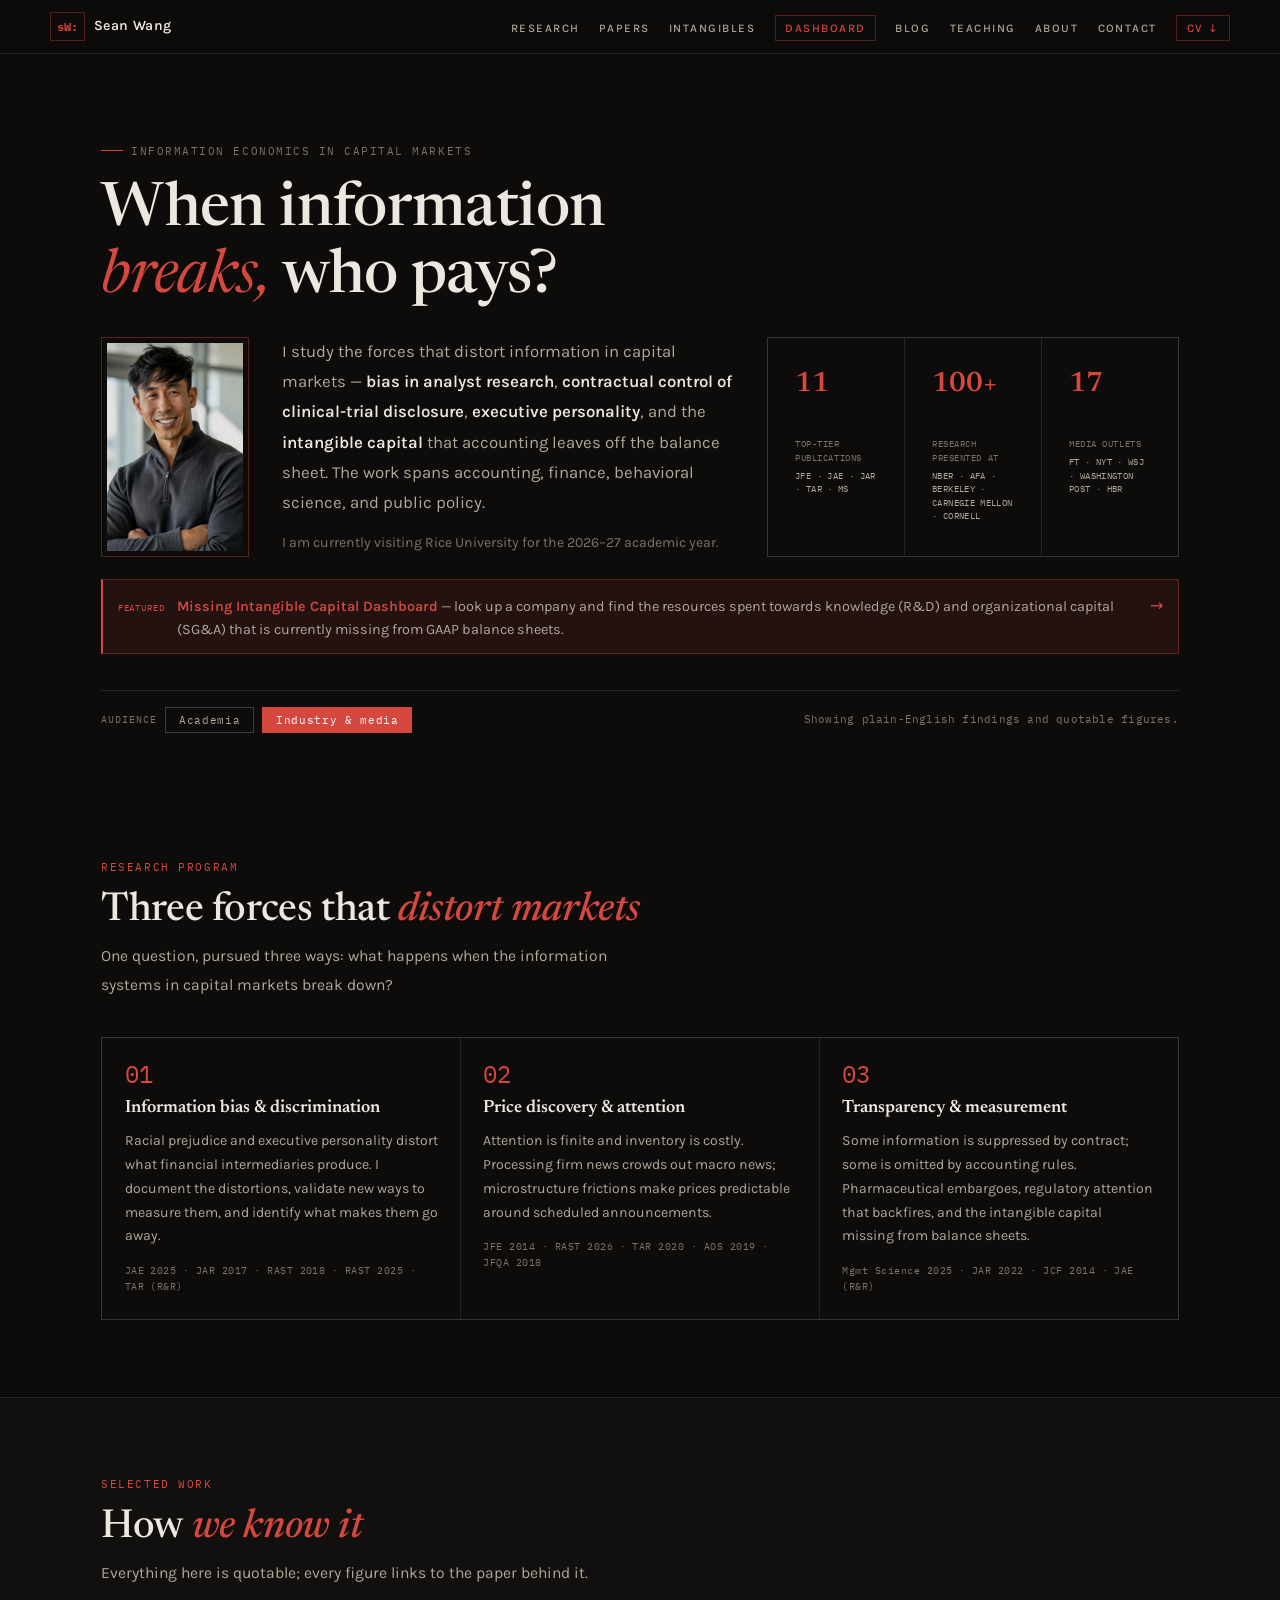
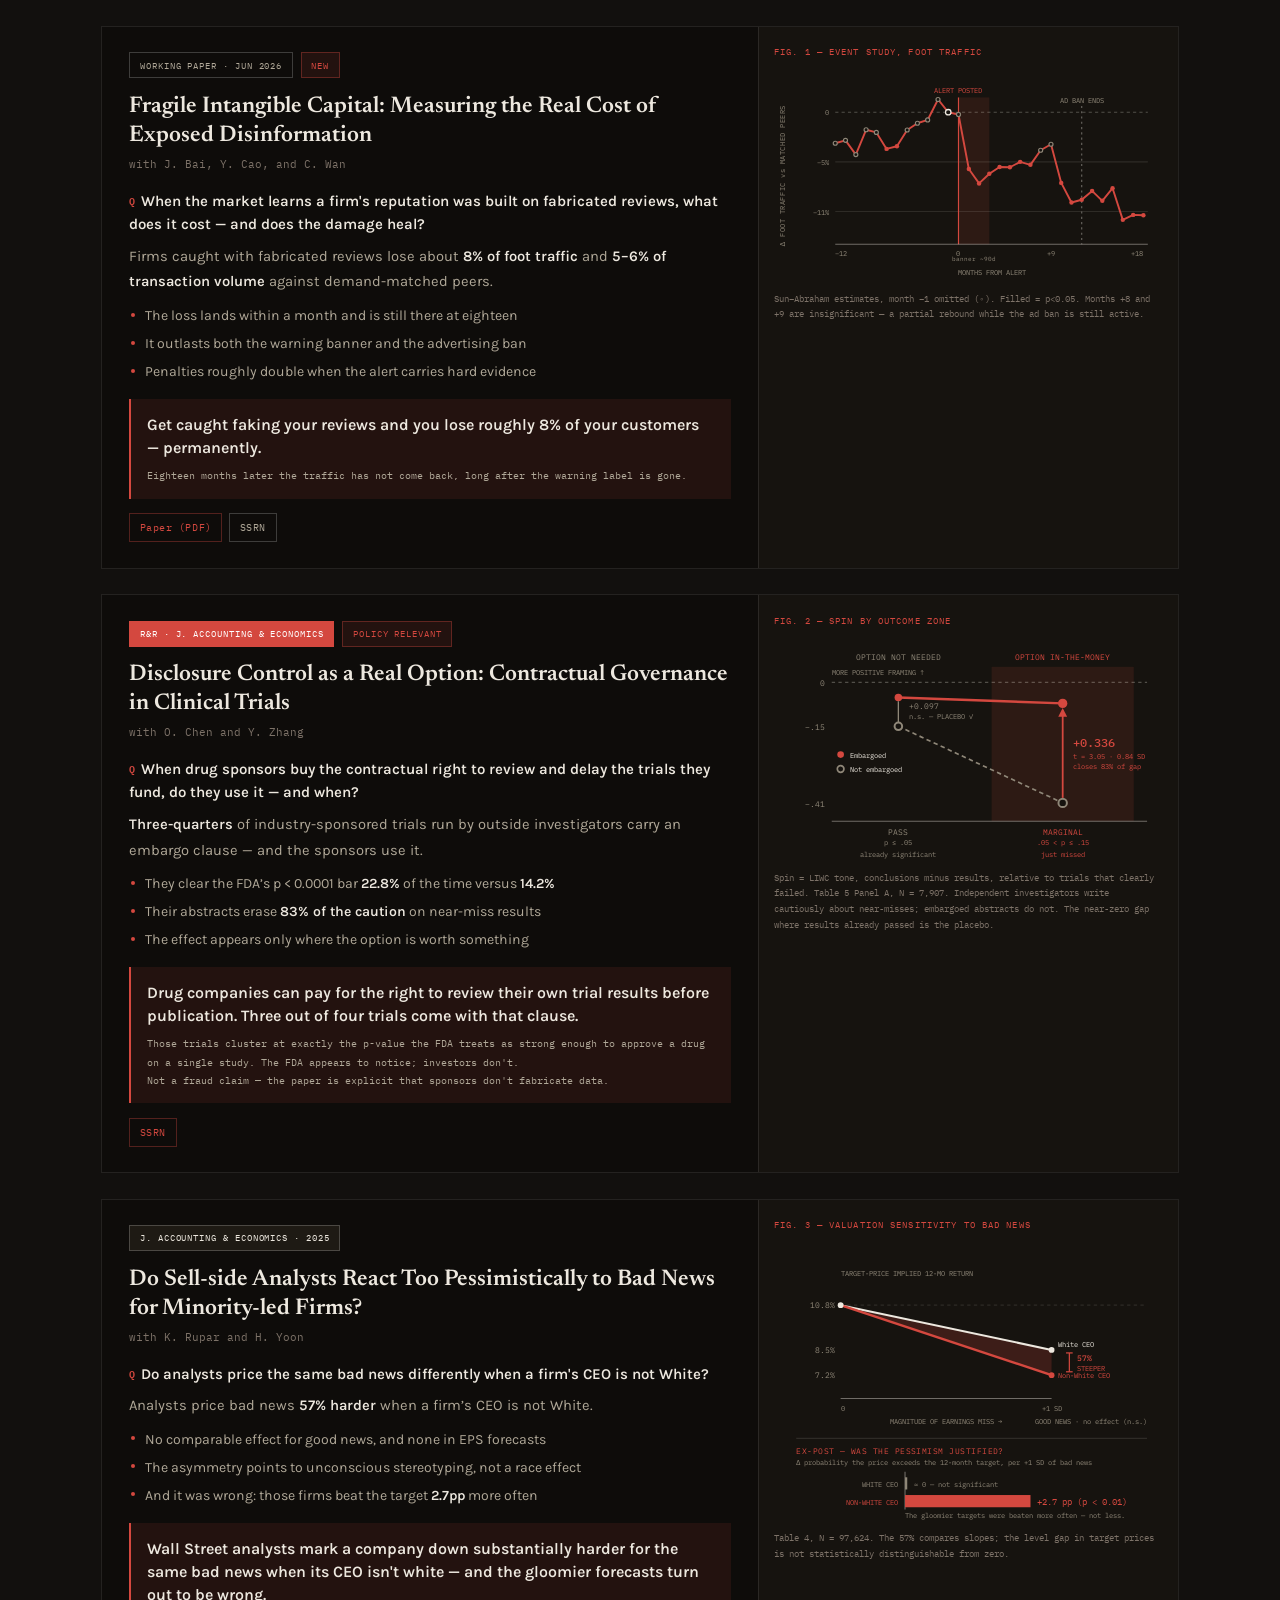
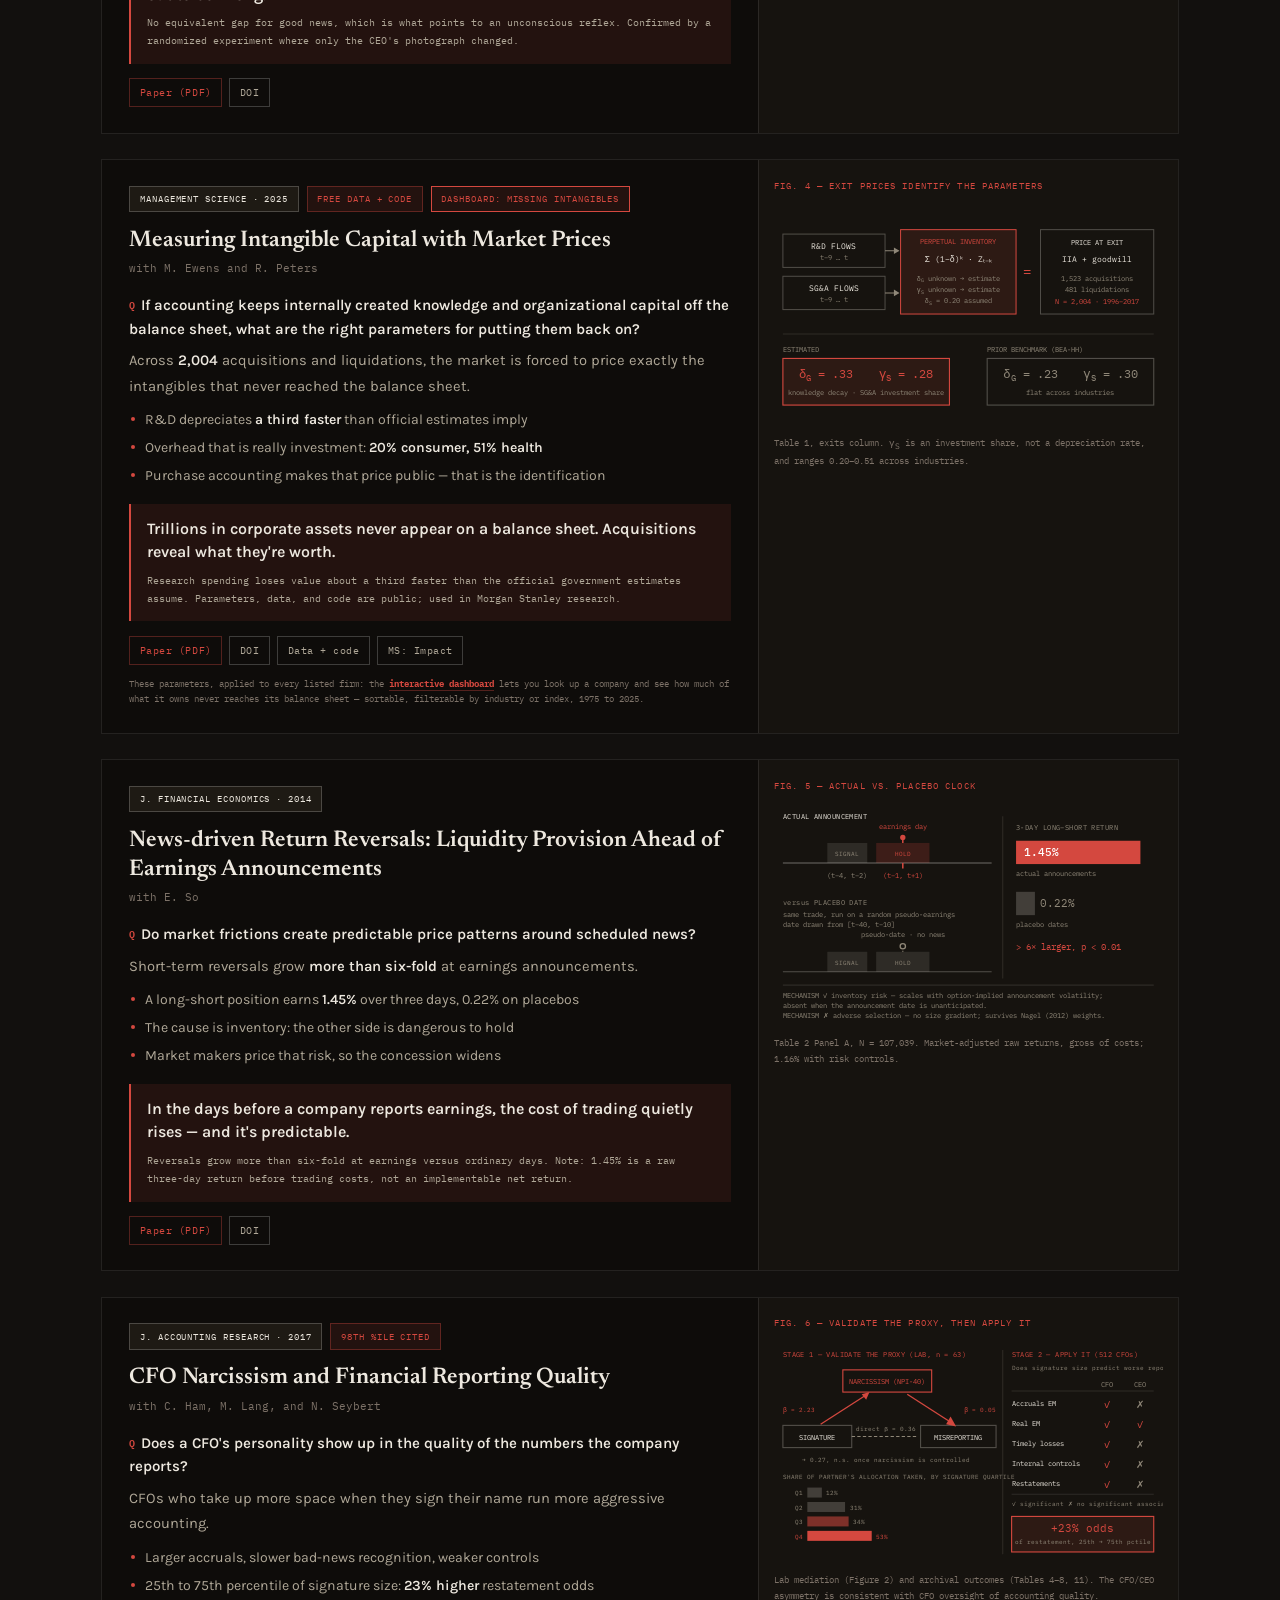
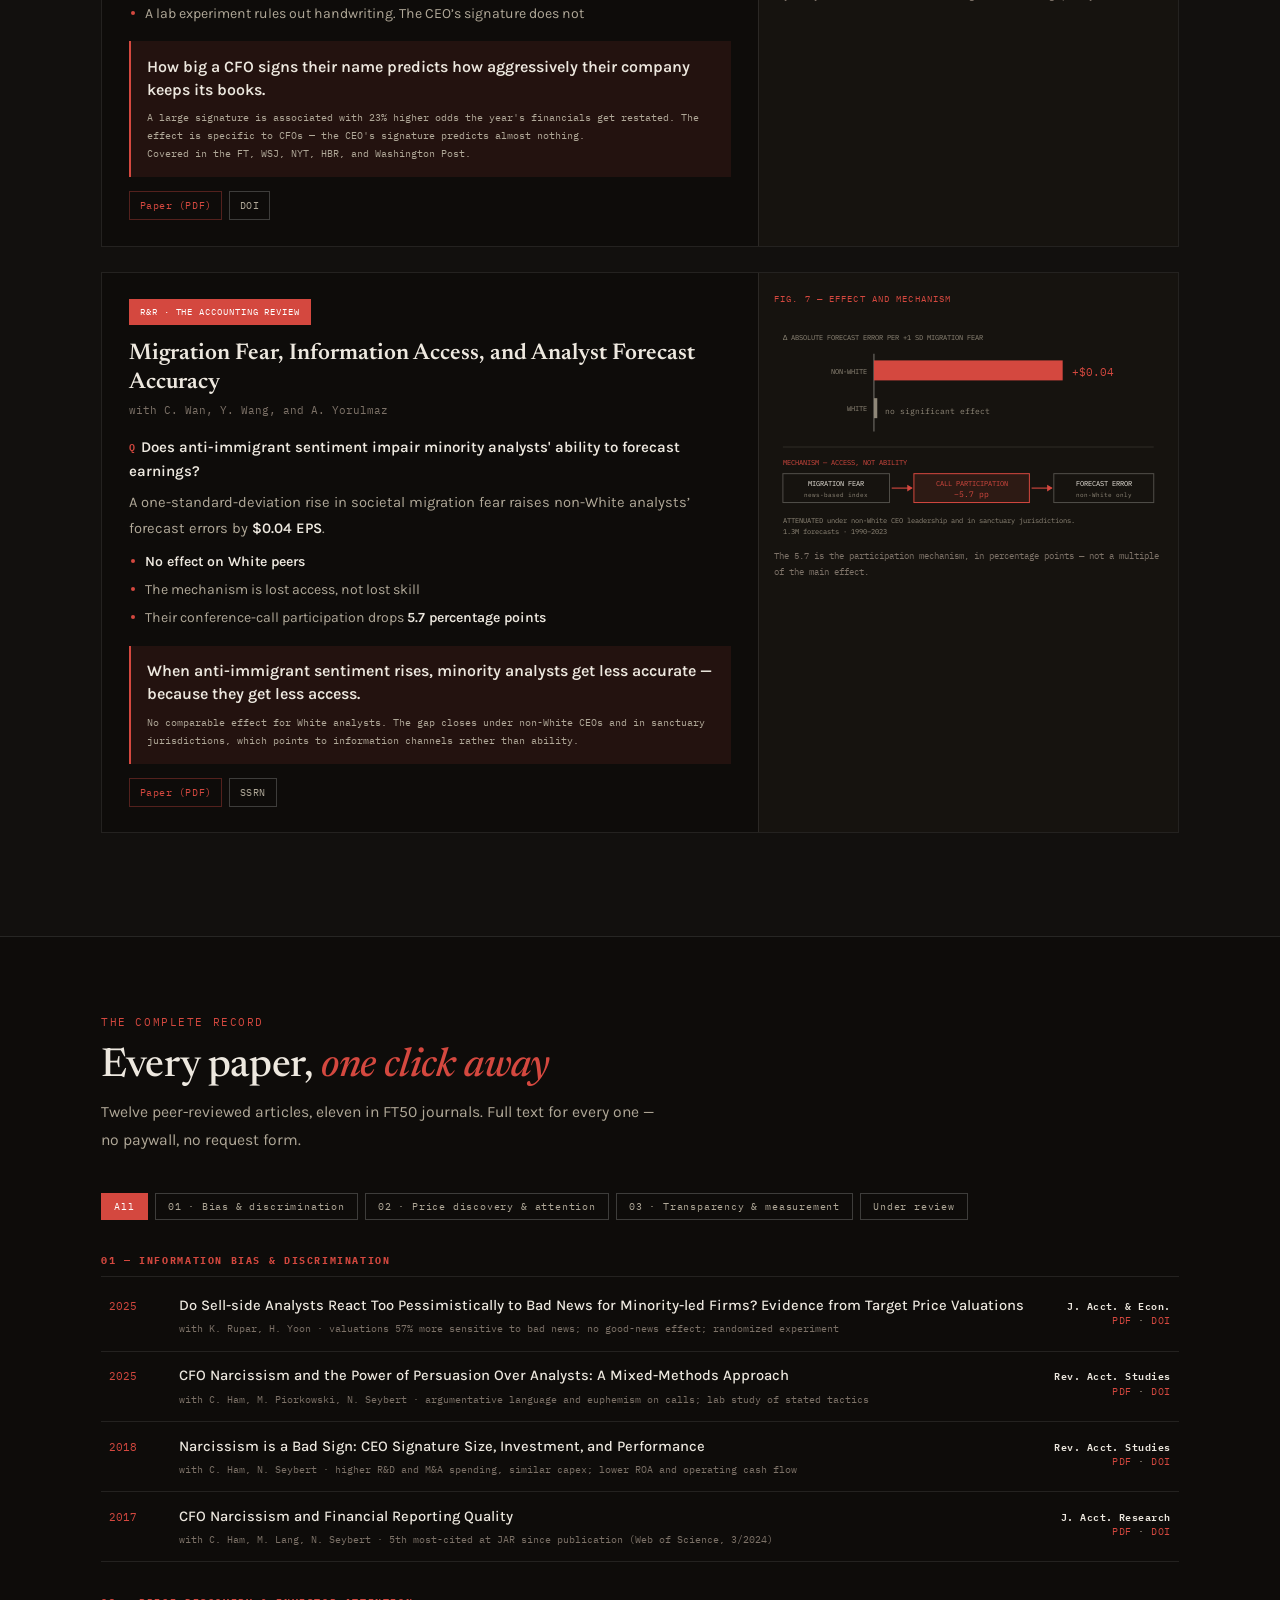
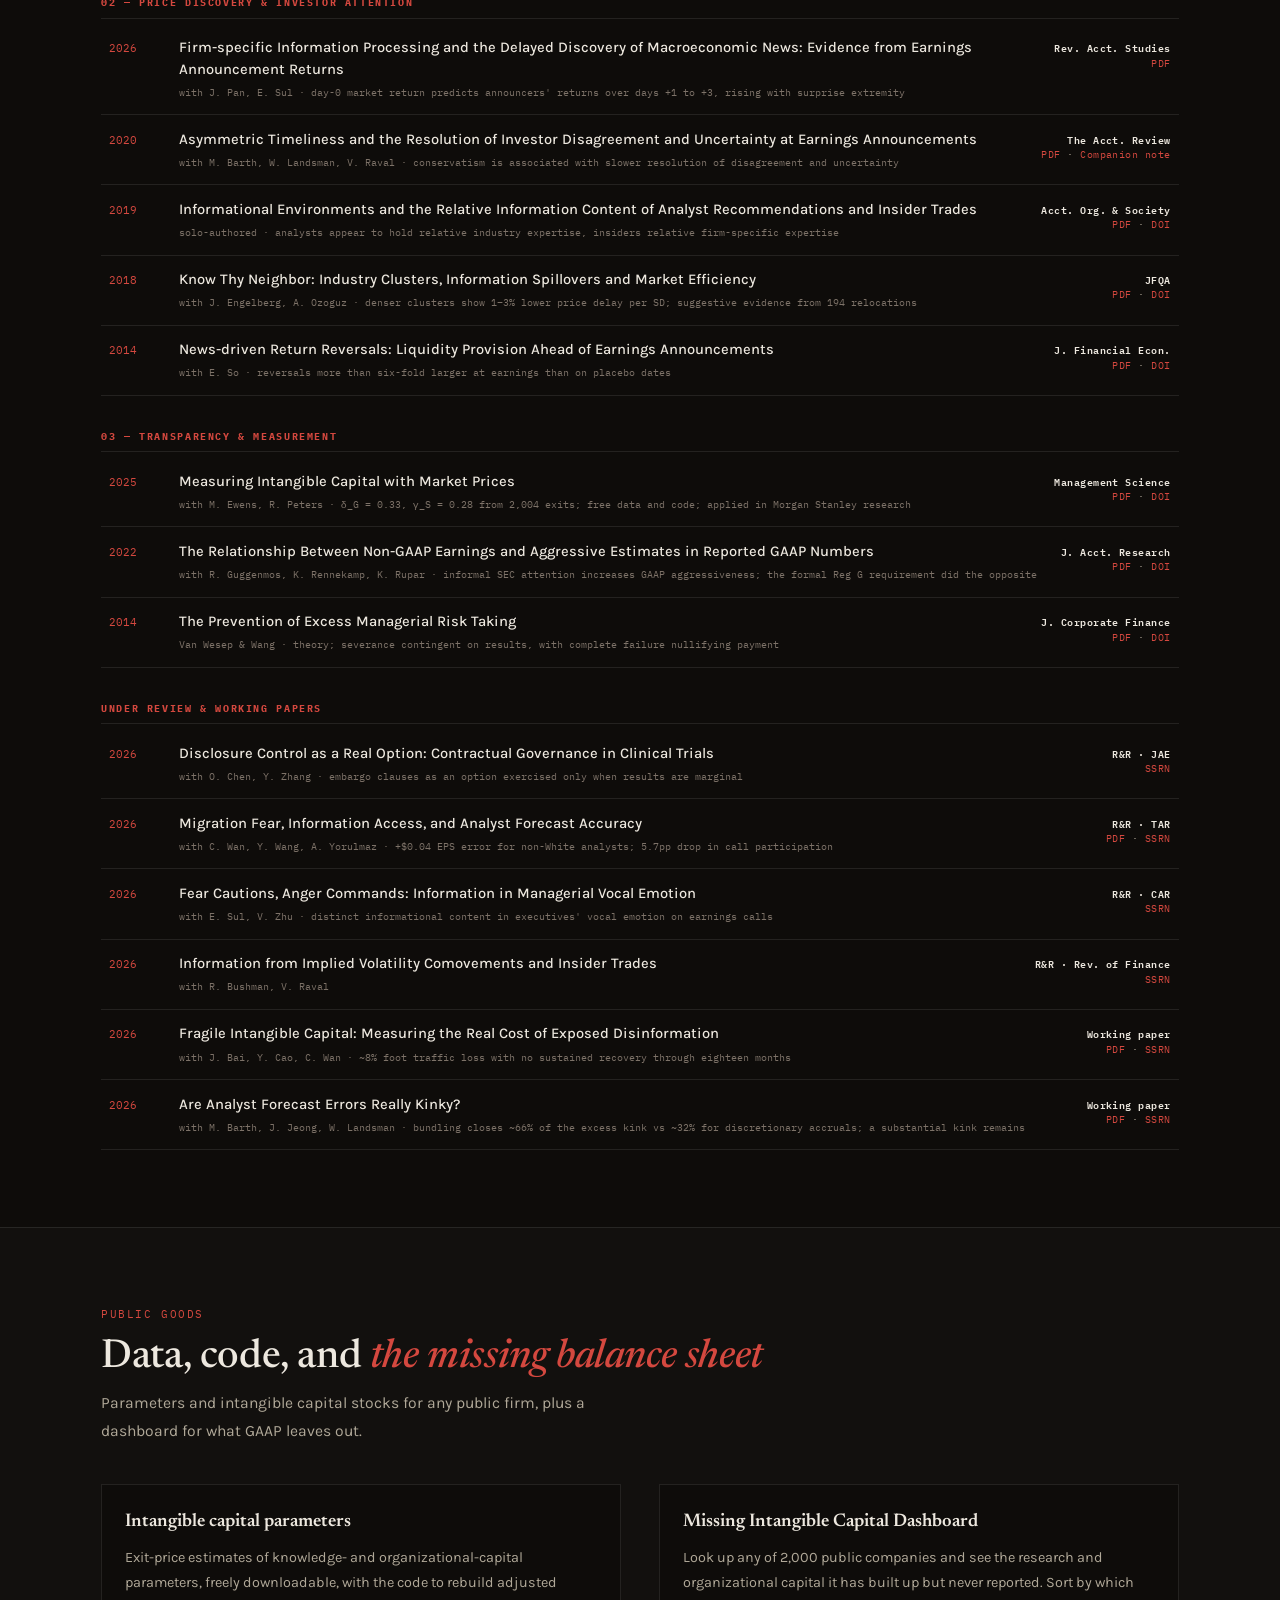
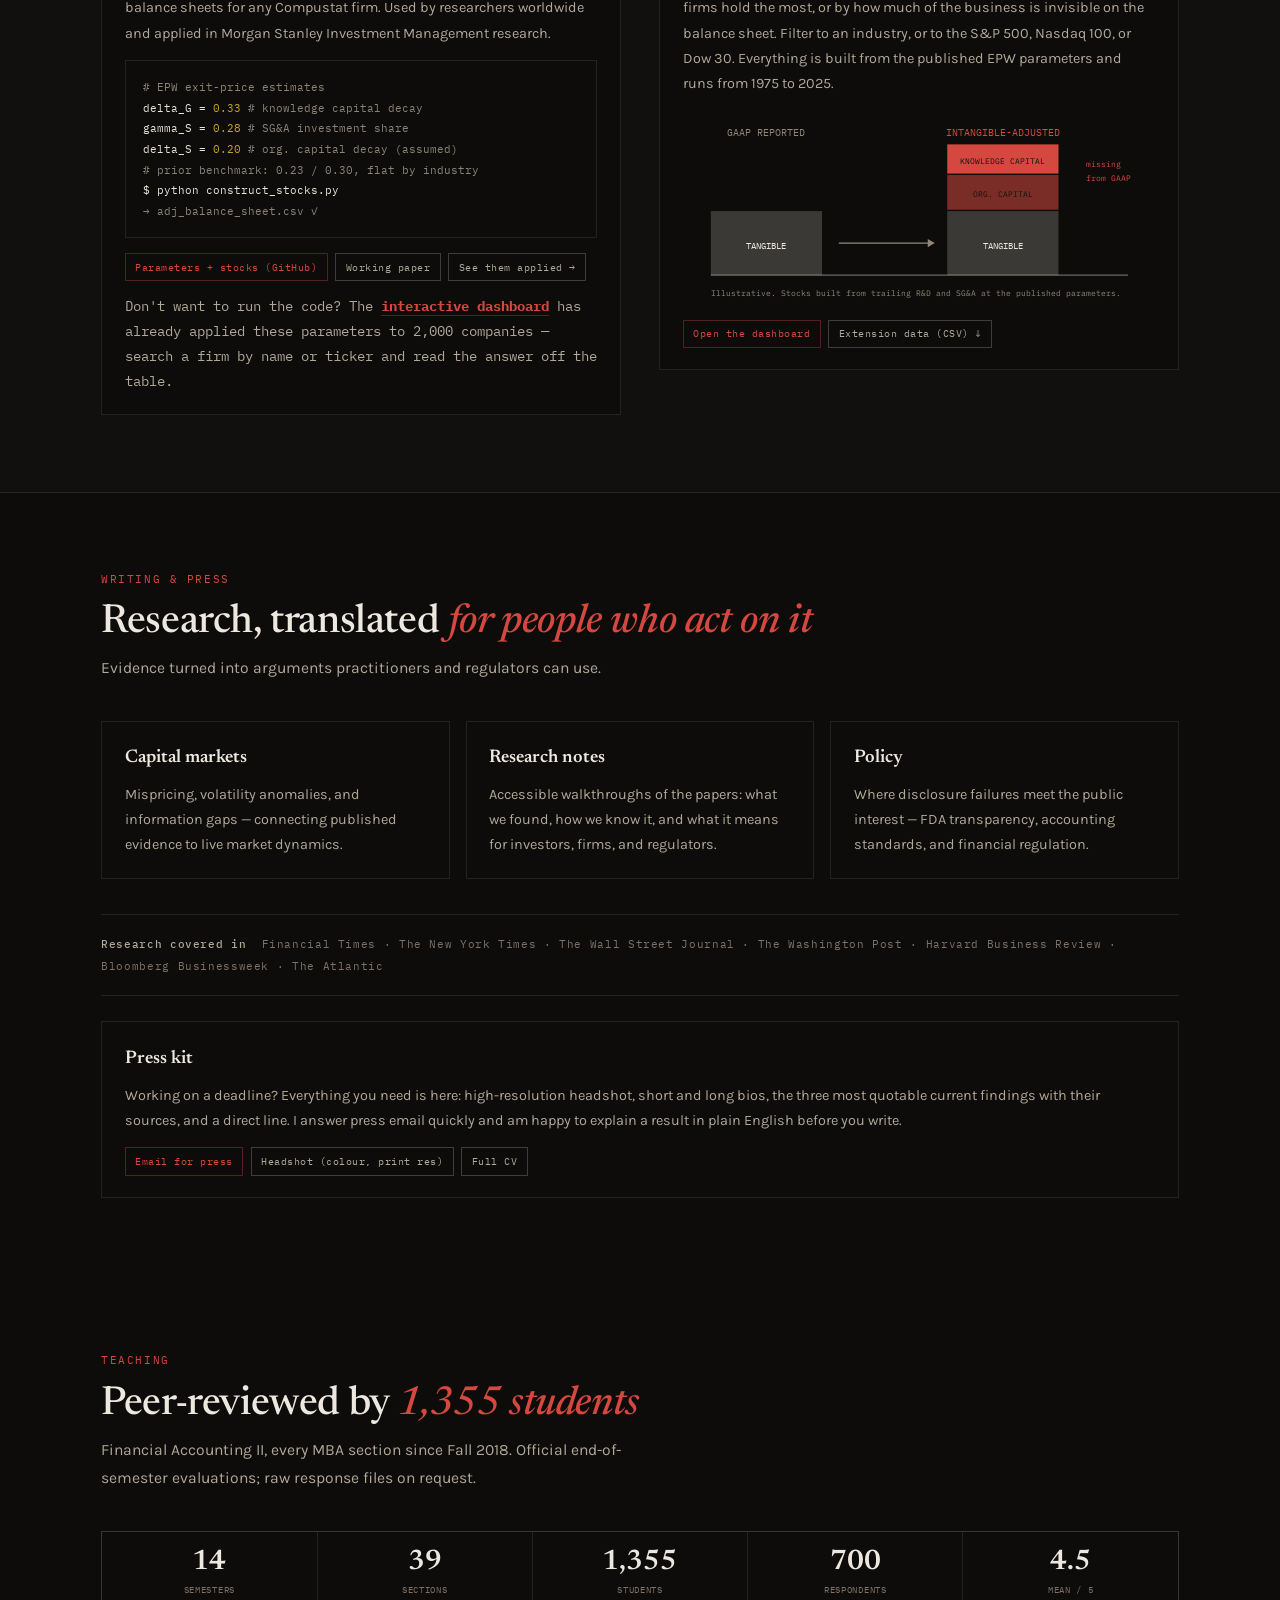
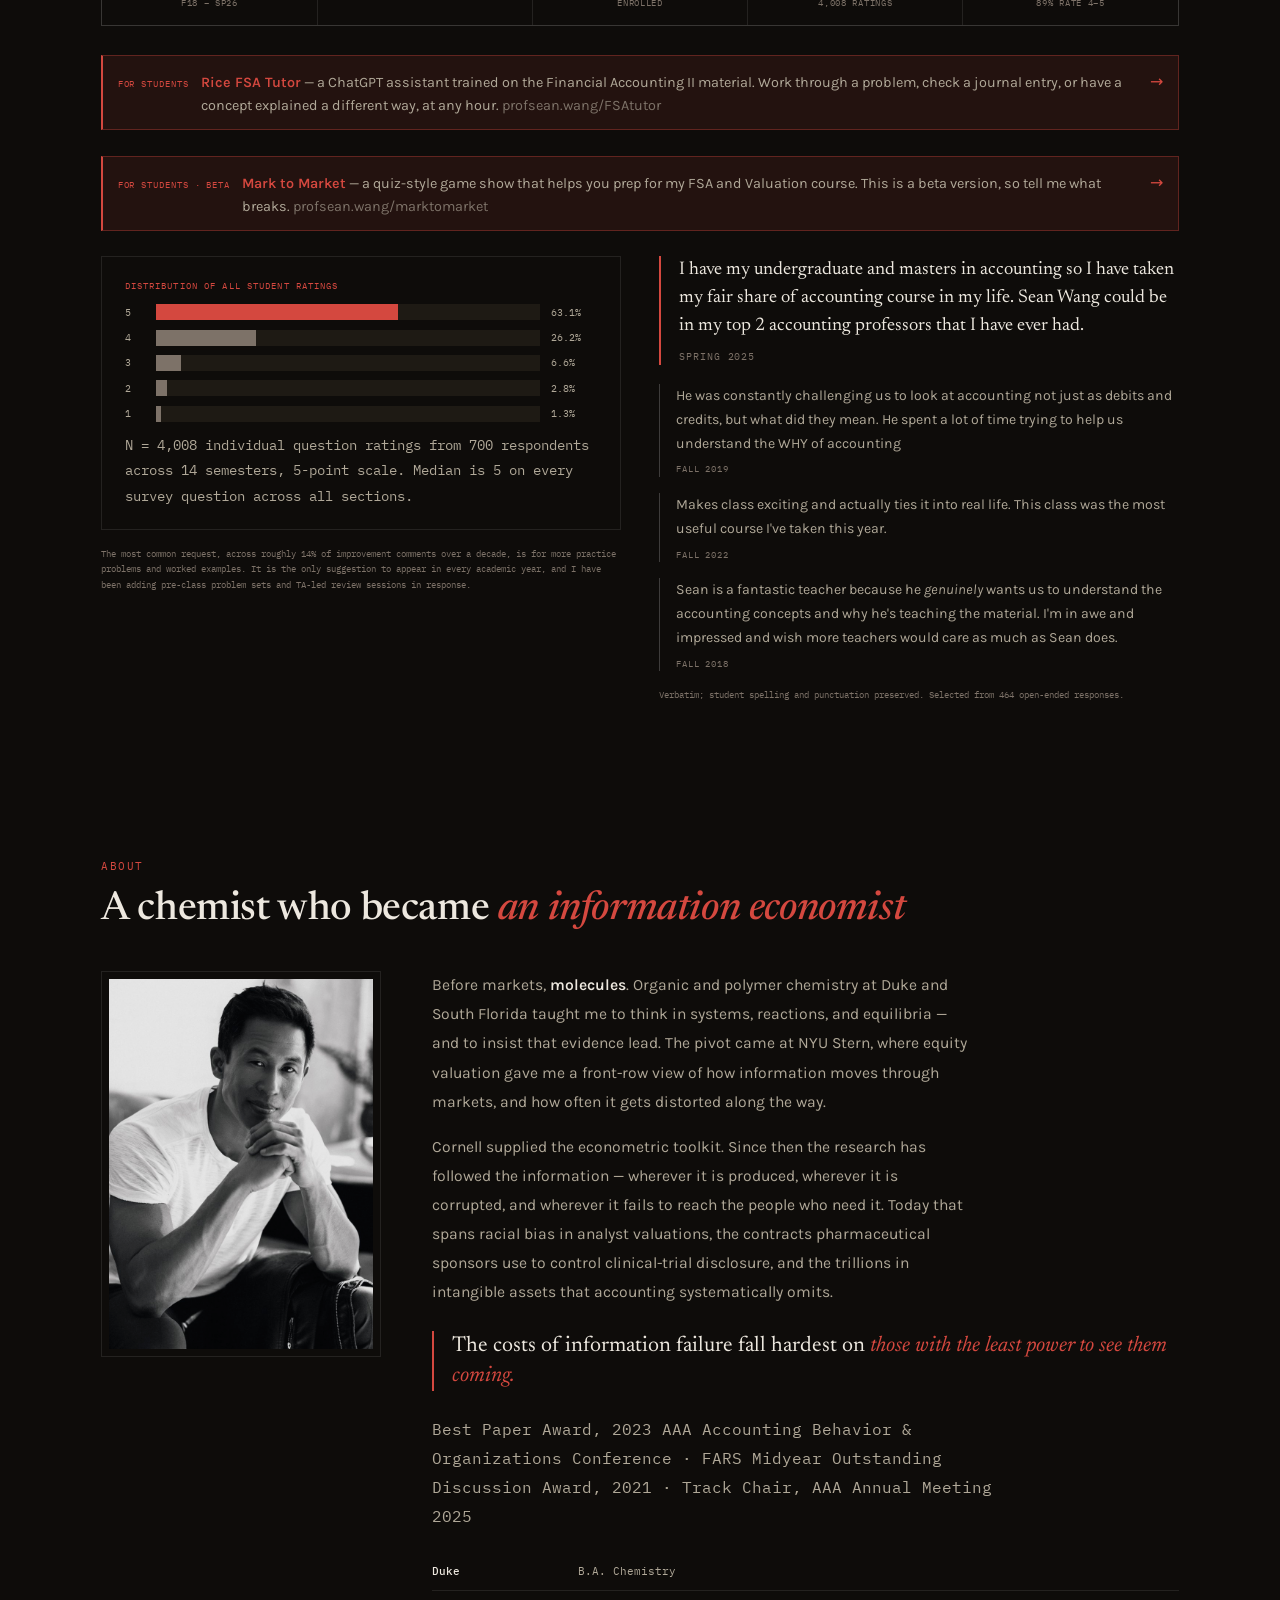
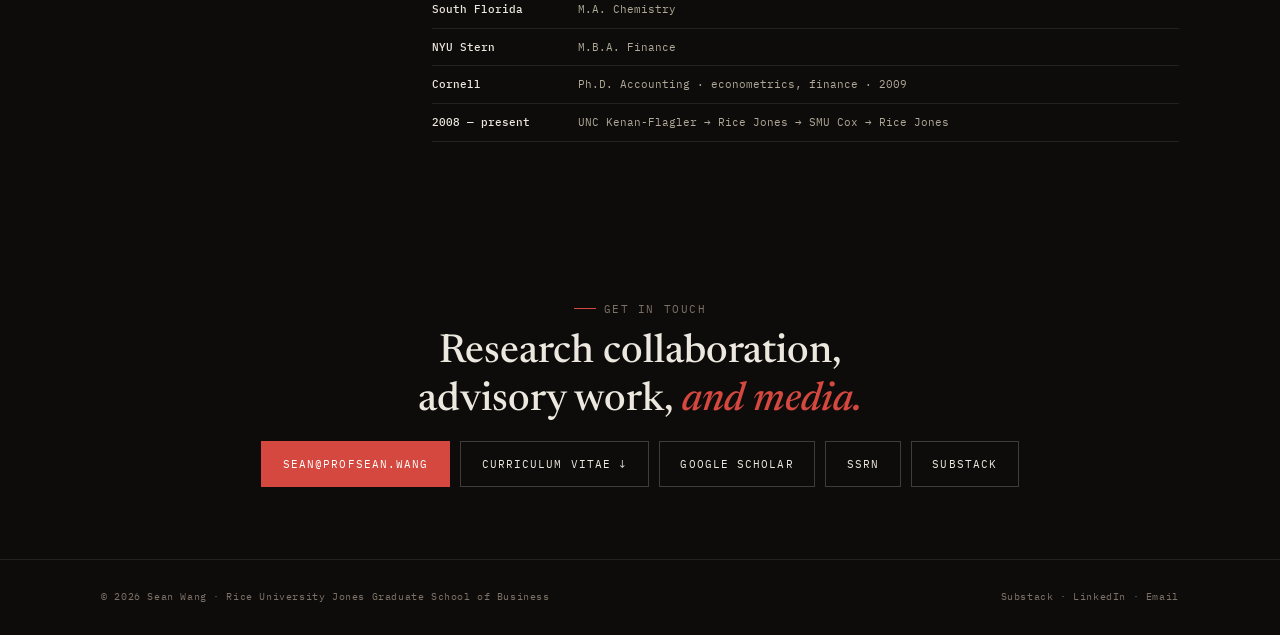
==== commit 015b3f39: "Add files via upload" ====
--- a/index.html
+++ b/index.html
@@ -1,23021 +1,1255 @@
-<!doctype html>
+<!DOCTYPE html>
 <html lang="en">
 <head>
-<meta charset="utf-8">
-<meta name="viewport" content="width=device-width, initial-scale=1, viewport-fit=cover">
-<meta name="color-scheme" content="dark">
-<meta name="description" content="MARK TO MARKET: a trading-terminal game of financial statement analysis, lectures 1 to 12. By Sean Wang.">
-<title>MARK TO MARKET</title>
-<link rel="stylesheet" href="https://fonts.googleapis.com/css2?family=IBM+Plex+Mono:wght@400;500;600&amp;family=Karla:wght@400..700&amp;family=Newsreader:ital,opsz,wght@0,6..72,400..700;1,6..72,400..600&amp;display=swap">
+<meta charset="UTF-8">
+<meta name="viewport" content="width=device-width, initial-scale=1.0">
+<title>Sean Wang — Information Economics in Capital Markets</title>
+<meta name="description" content="Sean Wang studies information economics in capital markets: bias in analyst research, price discovery and investor attention, and the measurement of what accounting leaves off the balance sheet. Publications in JFE, JAE, JAR, TAR, and Management Science.">
+<meta name="keywords" content="Sean Wang, accounting professor, information economics, analyst bias, intangible capital, clinical trial disclosure, price discovery, capital markets, CFO narcissism">
+<meta name="author" content="Sean Wang">
+<link rel="canonical" href="https://profsean.wang/">
+
+<meta property="og:title" content="Sean Wang — When information breaks, who pays?">
+<meta property="og:description" content="Information economics in capital markets — bias in analyst research, price discovery, and the assets accounting can't see. Twelve peer-reviewed papers in JFE, JAE, JAR, TAR, and Management Science.">
+<meta property="og:type" content="profile">
+<meta property="og:url" content="https://profsean.wang/">
+<meta property="og:image" content="https://profsean.wang/headshot-rice.jpg">
+<meta property="og:image:alt" content="Sean Wang">
+<meta property="og:site_name" content="Sean Wang">
+<meta property="profile:first_name" content="Sean">
+<meta property="profile:last_name" content="Wang">
+
+<meta name="twitter:card" content="summary_large_image">
+<meta name="twitter:title" content="Sean Wang — When information breaks, who pays?">
+<meta name="twitter:description" content="Information economics in capital markets — bias in analyst research, price discovery, and the assets accounting can't see.">
+<meta name="twitter:image" content="https://profsean.wang/headshot-rice.jpg">
+
+<link rel="icon" href="data:image/svg+xml,%3Csvg xmlns='http://www.w3.org/2000/svg' viewBox='0 0 64 64'%3E%3Crect width='64' height='64' fill='%23ffffff'/%3E%3Ctext x='32' y='44' font-family='monospace' font-size='30' font-weight='600' fill='%23b42a24' text-anchor='middle'%3EsW%3C/text%3E%3C/svg%3E">
+
+<script type="application/ld+json">
+{
+  "@context": "https://schema.org",
+  "@type": "ProfilePage",
+  "mainEntity": {
+    "@type": "Person",
+    "name": "Sean Wang",
+    "givenName": "Sean",
+    "familyName": "Wang",
+    "url": "https://profsean.wang",
+    "image": "https://profsean.wang/headshot-rice.jpg",
+    "email": "Sean@profsean.wang",
+    "jobTitle": "Professor of Accounting",
+    "worksFor": {
+      "@type": "Organization",
+      "name": "Rice University Jones Graduate School of Business",
+      "url": "https://business.rice.edu"
+    },
+    "alumniOf": [
+      {"@type": "CollegeOrUniversity", "name": "Cornell University"},
+      {"@type": "CollegeOrUniversity", "name": "New York University Stern School of Business"},
+      {"@type": "CollegeOrUniversity", "name": "University of South Florida"},
+      {"@type": "CollegeOrUniversity", "name": "Duke University"}
+    ],
+    "knowsAbout": ["Information Economics","Analyst Forecast Bias","Price Discovery","Intangible Capital Measurement","Clinical Trial Disclosure","Earnings Quality","Executive Narcissism"],
+    "sameAs": [
+      "https://scholar.google.com/citations?user=fUc4WKwAAAAJ",
+      "https://papers.ssrn.com/sol3/cf_dev/AbsByAuth.cfm?per_id=577565",
+      "https://www.linkedin.com/in/sean-wang-1801774a/",
+      "https://profseanwang.substack.com"
+    ]
+  }
+}
+</script>
+
+<link rel="preconnect" href="https://fonts.googleapis.com">
+<link rel="preconnect" href="https://fonts.gstatic.com" crossorigin>
+<link href="https://fonts.googleapis.com/css2?family=Newsreader:ital,opsz,wght@0,6..72,300;0,6..72,400;0,6..72,500;0,6..72,600;1,6..72,400;1,6..72,500&amp;family=Karla:wght@300;400;500;600;700&amp;family=IBM+Plex+Mono:wght@400;500&amp;display=swap" rel="stylesheet">
+<script>try{var _a=localStorage.getItem('psw-audience-2');if(_a!=='academia')document.documentElement.setAttribute('data-theme','dark');}catch(e){}</script>
 <style>
-/* MARK TO MARKET — style.css (v2, the trading-terminal edition)
- * One deliberate dark theme. Every color is a token. Green and red always travel with ▲/▼ and a sign.
- */
-:root {
-  color-scheme: dark;
-  --bg: #0A0D14;
-  --bg-2: #0E1320;
-  --panel: #121826;
-  --panel-2: #182033;
-  --panel-3: #1E2840;
-  --well: #0B0F18;
-  --line: #232B3D;
-  --line-2: #2E3850;
-  --line-3: #46526E;
-  --text: #E8ECF4;
-  --text-hi: #F4F6FB;
-  --text-2: #A7B0C2;
-  --text-3: #7A8398;
-  --up: #1FCB7A;
-  --down: #F0444E;
-  --accent: #8B5CF6;
-  --accent-2: #A78BFA;
-  --warn: #F5B83D;
-  --brand: #C43A32;
-  --up-bg: rgba(31, 203, 122, 0.13);
-  --down-bg: rgba(240, 68, 78, 0.13);
-  --accent-bg: rgba(139, 92, 246, 0.16);
-  --warn-bg: rgba(245, 184, 61, 0.1);
-  --pool: #2DD4BF;
-  --pool-bg: rgba(45, 212, 191, 0.12);
-  --f-ui: "Karla", "Segoe UI", Calibri, Arial, sans-serif;
-  --f-mono: "IBM Plex Mono", ui-monospace, "SFMono-Regular", Consolas, "Courier New", monospace;
-  --f-display: "Newsreader", Cambria, Georgia, serif;
-  --ease: cubic-bezier(0.2, 0.75, 0.25, 1);
-  --top-h: 60px;
-  --tk-h: 30px;
-  --side-l: 0px;
-  --side-r: 0px;
-  --dock-h: 0px;
+:root{
+  --paper:#ffffff; --inset:#faf7f1; --inset2:#f4efe4; --band:#fbfaf7;
+  --ink:#1a1714; --ink2:#575046; --ink3:#8b8377;
+  --red:#b42a24; --red-ui:#c43a32; --red-tint:rgba(180,42,36,0.07); --red-tint2:rgba(180,42,36,0.13);
+  --red-frame:rgba(180,42,36,0.32);
+  --rule:rgba(26,23,20,0.11); --rule2:rgba(26,23,20,0.22); --rule3:rgba(180,42,36,0.25);
+  --serif:'Newsreader',Georgia,serif; --sans:'Karla',system-ui,sans-serif; --mono:'IBM Plex Mono',ui-monospace,monospace;
+  --max:1180px;
+  /* One value per box family, so near-identical paddings stop drifting. */
+  --pad-tile:1rem .85rem; --pad-frame:7px;
+  --fig-red:#b42a24; --fig-red2:rgba(180,42,36,.55); --fig-ink:#1a1714; --fig-mute:#8b8377;
+  --fig-bg:#ffffff; --fig-axis:rgba(26,23,20,.45); --fig-line:rgba(26,23,20,.3);
+  --fig-grid:rgba(26,23,20,.10); --fig-fill1:rgba(26,23,20,.20);
+  --fig-tint:rgba(180,42,36,.07); --fig-tint2:rgba(180,42,36,.13);
+  color-scheme:light;
 }
-
-*, *::before, *::after { box-sizing: border-box; }
-html, body { margin: 0; padding: 0; }
-html { -webkit-text-size-adjust: 100%; text-size-adjust: 100%; background: var(--bg); }
-body {
-  background: var(--bg);
-  color: var(--text);
-  font-family: var(--f-ui);
-  font-size: 15px;
-  line-height: 1.5;
-  min-height: 100vh;
-  overflow-x: clip;
-  -webkit-font-smoothing: antialiased;
-  -moz-osx-font-smoothing: grayscale;
+html[data-theme="dark"]{
+  --paper:#0e0c0a; --inset:#16130f; --inset2:#1e1a14; --band:#12100e;
+  --ink:#ede8df; --ink2:#b0a898; --ink3:#7d7268;
+  --red:#d4483f; --red-ui:#d43830; --red-tint:rgba(212,72,63,.10); --red-tint2:rgba(212,72,63,.18);
+  --red-frame:rgba(212,72,63,.38);
+  --rule:rgba(255,255,255,.09); --rule2:rgba(255,255,255,.20); --rule3:rgba(212,72,63,.35);
+  --fig-red:#d4483f; --fig-red2:rgba(212,72,63,.55); --fig-ink:#ede8df; --fig-mute:#8f8778;
+  --fig-bg:#16130f; --fig-axis:rgba(237,232,223,.42); --fig-line:rgba(237,232,223,.28);
+  --fig-grid:rgba(237,232,223,.11); --fig-fill1:rgba(237,232,223,.20);
+  --fig-tint:rgba(212,72,63,.12); --fig-tint2:rgba(212,72,63,.20);
+  color-scheme:dark;
 }
-html.clue-open body, html.sheet-open body { overflow: hidden; }
-button, input { font: inherit; color: inherit; }
-button { cursor: pointer; }
-p { margin: 0; }
-h1, h2, h3 { margin: 0; font-weight: inherit; }
-kbd {
-  font-family: var(--f-mono);
-  font-size: 0.72em;
-  font-weight: 500;
-  padding: 0.16em 0.45em;
-  border: 1px solid currentColor;
-  border-radius: 3px;
-  opacity: 0.7;
-  line-height: 1;
-  white-space: nowrap;
+*{margin:0;padding:0;box-sizing:border-box}
+html{scroll-behavior:smooth;-webkit-text-size-adjust:100%}
+body{background:var(--paper);color:var(--ink);transition:background-color .35s ease,color .35s ease;font-family:var(--sans);font-weight:400;line-height:1.7;-webkit-font-smoothing:antialiased}
+a{color:inherit;text-decoration:none}
+::selection{background:var(--red);color:#fff}
+:focus-visible{outline:2px solid var(--red);outline-offset:3px}
+.wrap{max-width:var(--max);margin:0 auto;padding:0 clamp(20px,4vw,56px)}
+.mono{font-family:var(--mono)}
+.sr{position:absolute;width:1px;height:1px;overflow:hidden;clip-path:inset(50%)}
+
+/* ---------- nav ---------- */
+header{position:sticky;top:0;z-index:80;background:color-mix(in srgb, var(--paper) 90%, transparent);backdrop-filter:blur(10px);border-bottom:1px solid var(--rule)}
+.nav{display:flex;align-items:center;gap:1rem;padding:.75rem 0}
+.n-left{order:1;margin-right:auto}
+nav{order:2}
+.burger{order:4}
+.n-left{display:flex;align-items:center;gap:.55rem}
+.n-left:hover .n-name{color:var(--red)}
+.n-mark{font-family:var(--mono);font-size:.72rem;font-weight:600;color:var(--red);padding:.22rem .38rem;border:1.5px solid var(--rule3);white-space:nowrap}
+.n-name{font-size:.88rem;font-weight:600;letter-spacing:.03em}
+nav ul{display:flex;gap:clamp(.85rem,1.5vw,1.35rem);list-style:none;align-items:center}
+nav a{font-size:.72rem;text-transform:uppercase;letter-spacing:.13em;font-weight:500;color:var(--ink2)}
+nav a:hover{color:var(--red)}
+.nav-cv{border:1px solid var(--rule3);padding:.3rem .6rem;color:var(--red)!important}
+/* Data and Dashboard are both intangible-capital resources. One small label
+   brackets them so the relationship is visible without a second nav row. */
+/* Boxed = something you use (Dashboard, CV). Plain = a section you scroll to.
+   Same box as .nav-cv so the pattern is legible rather than decorative. */
+.nav-tool{border:1px solid var(--rule3);padding:.3rem .6rem;color:var(--red)!important}
+.nav-tool:hover{background:var(--red-tint);border-color:var(--red)}
+.nav-tool[aria-current="page"]{background:var(--red-tint);border-color:var(--red)}
+.burger{display:none;background:none;border:1px solid var(--rule2);padding:.4rem .55rem;cursor:pointer;font-family:var(--mono);font-size:.7rem;color:var(--ink2)}
+
+/* ---------- register toggle ---------- */
+.reg{display:flex;align-items:center;gap:.5rem;flex-wrap:wrap}
+.reg-lbl{font-family:var(--mono);font-size:.64rem;letter-spacing:.1em;color:var(--ink3);text-transform:uppercase}
+.seg{font-family:var(--mono);font-size:.68rem;letter-spacing:.06em;padding:.34rem .8rem;border:1px solid var(--rule2);background:var(--paper);color:var(--ink2);cursor:pointer;transition:.2s}
+.seg:hover{border-color:var(--red)}
+.seg[aria-pressed="true"]{background:var(--ink);color:var(--paper);border-color:var(--ink)}
+html[data-theme="dark"] .seg[aria-pressed="true"]{background:var(--red);color:#fff;border-color:var(--red)}
+body:not(.newsroom) .r-news{display:none}
+body.newsroom .r-acad{display:none}
+
+/* ---------- hero ---------- */
+.hero{padding:clamp(3rem,7vw,5.5rem) 0 clamp(2rem,4vw,3rem)}
+.eyebrow{font-family:var(--mono);font-size:.68rem;letter-spacing:.14em;text-transform:uppercase;color:var(--ink3);display:flex;align-items:center;gap:.5rem}
+.eyebrow::before{content:"";width:22px;height:1px;background:var(--red)}
+.hero h1{font-family:var(--serif);font-size:clamp(2.3rem,5.4vw,3.8rem);font-weight:500;line-height:1.1;margin:1.1rem 0 0;max-width:17ch;letter-spacing:-.01em}
+.hero h1 em{font-style:italic;color:var(--red);font-weight:400}
+.hero-grid{display:grid;grid-template-columns:148px minmax(0,1.15fr) minmax(0,1.05fr);gap:clamp(1.1rem,2.6vw,2.2rem);align-items:stretch;margin-top:1.6rem}
+/* Headshot: swap the img src in the hero to headshot-rice-bw.jpg to go back to
+   black and white. --red-frame is the brand crimson at low opacity, so the
+   frame reads as brand without competing with the crimson in the headline. */
+.hero-photo{border:1.5px solid var(--red-frame);background:var(--paper);align-self:stretch;position:relative;overflow:hidden;min-height:9rem}
+.hero-photo img{position:absolute;inset:5px;width:calc(100% - 10px);height:calc(100% - 10px);object-fit:cover;object-position:center 18%;display:block}
+html[data-theme="dark"] .hero-photo img{filter:brightness(.88) contrast(1.04)}
+@media(max-width:900px){.hero-grid{grid-template-columns:120px minmax(0,1fr);align-items:start}.hero-photo{grid-row:1;align-self:start;min-height:0;aspect-ratio:4/5}}
+.hero p.lede{font-size:1.05rem;color:var(--ink2);line-height:1.8;max-width:46ch}
+.lede-now{display:inline-block;margin-top:.7rem;font-size:.88rem;color:var(--ink3)}
+/* Sits below the hero grid, full width, so it cannot disturb the three-column
+   photo / lede / stats layout. */
+.hero-tool{display:flex;align-items:baseline;gap:.75rem;margin:1.4rem 0 0;padding:.75rem .9rem;
+  border:1px solid var(--rule3);border-left:2.5px solid var(--red);background:var(--red-tint);
+  text-decoration:none;transition:.2s}
+.hero-tool:hover{background:var(--red-tint2)}
+.hero-tool .ht-lbl{font-family:var(--mono);font-size:.58rem;letter-spacing:.1em;text-transform:uppercase;color:var(--red);flex:none}
+.hero-tool .ht-body{font-size:.9rem;line-height:1.6;color:var(--ink2)}
+.hero-tool .ht-body b{color:var(--red);font-weight:600}
+.hero-tool .ht-go{margin-left:auto;color:var(--red);flex:none}
+@media(max-width:640px){.hero-tool{flex-wrap:wrap;gap:.4rem}.hero-tool .ht-go{display:none}}
+.hero p.lede b{color:var(--ink);font-weight:600}
+.hs{display:grid;grid-template-columns:repeat(3,1fr);gap:1px;background:var(--rule);border:1px solid var(--rule)}
+.hs div{background:var(--paper);padding:var(--pad-tile);display:flex;flex-direction:column;justify-content:flex-start}
+.hs .v{font-family:var(--serif);font-size:1.75rem;font-weight:600;color:var(--red);line-height:1}
+.hs .k{font-family:var(--mono);font-size:.58rem;letter-spacing:.06em;color:var(--ink3);margin-top:.45rem;line-height:1.45;text-transform:uppercase}
+.hs .kk{display:inline-block;margin-top:.3rem;color:var(--ink2);letter-spacing:.04em}
+.hs-lnk{display:block;color:inherit}
+.hs-lnk:hover .v{color:var(--red-ui)}
+.hs-lnk:hover .k{color:var(--ink2)}
+.reg-bar{display:flex;justify-content:space-between;align-items:center;gap:1rem;margin-top:2.2rem;padding-top:1rem;border-top:1px solid var(--rule);flex-wrap:wrap}
+.reg-note{font-family:var(--mono);font-size:.66rem;color:var(--ink3);letter-spacing:.02em}
+
+/* ---------- sections ---------- */
+section{padding:clamp(3rem,6vw,5rem) 0}
+.band{background:var(--band);border-top:1px solid var(--rule);border-bottom:1px solid var(--rule)}
+.so{font-family:var(--mono);font-size:.7rem;letter-spacing:.14em;text-transform:uppercase;color:var(--red);margin-bottom:.7rem}
+.st{font-family:var(--serif);font-size:clamp(1.7rem,3.2vw,2.5rem);font-weight:500;line-height:1.15;margin-bottom:.5rem;letter-spacing:-.01em}
+.st em{font-style:italic;color:var(--red)}
+.sd{font-size:.98rem;color:var(--ink2);line-height:1.8;max-width:62ch}
+.shead{margin-bottom:2.4rem}
+
+/* ---------- dossier ---------- */
+.dos{border:1px solid var(--rule);background:var(--paper);margin-bottom:1.6rem}
+.dos-top{display:grid;grid-template-columns:minmax(0,1fr) minmax(0,420px);gap:0}
+@media(max-width:900px){.dos-top{grid-template-columns:1fr}}
+.dos-body{padding:1.6rem 1.7rem}
+.dos-meta{display:flex;gap:.5rem;align-items:center;flex-wrap:wrap;margin-bottom:.85rem}
+.pill{font-family:var(--mono);font-size:.58rem;letter-spacing:.1em;text-transform:uppercase;padding:.26rem .6rem;border:1px solid var(--rule2);color:var(--ink2)}
+.pill.pub{background:var(--ink);color:var(--paper);border-color:var(--ink)}
+html[data-theme="dark"] .pill.pub{background:var(--inset2);color:var(--ink);border-color:var(--rule2)}
+.pill.rr{background:var(--red);color:#fff;border-color:var(--red)}
+.pill.acc{background:var(--red-tint);color:var(--red);border-color:var(--rule3)}
+/* Same red shading as .acc, heavier rectangle, and it is a link rather than a label. */
+.pill.tool{background:var(--red-tint);color:var(--red);border:1.5px solid var(--red);text-decoration:none;transition:.2s}
+.pill.tool:hover{background:var(--red);color:#fff}
+/* Inline "interactive dashboard" links inside caption text. */
+.tool-lk{color:var(--red);font-weight:700;text-decoration:none;border-bottom:1px solid var(--rule3)}
+.tool-lk:hover{border-bottom-color:var(--red)}
+.dos h3{font-family:var(--serif);font-size:clamp(1.15rem,2vw,1.42rem);font-weight:600;line-height:1.28;margin-bottom:.35rem}
+.dos .with{font-family:var(--mono);font-size:.66rem;color:var(--ink3);margin-bottom:1rem}
+.qa{margin-bottom:.9rem}
+.qa .q{font-size:.94rem;font-weight:600;line-height:1.55;margin-bottom:.45rem}
+.qa .q::before{content:"Q";font-family:var(--mono);font-size:.62rem;color:var(--red);margin-right:.55em;vertical-align:.12em}
+.qa .a{font-size:.92rem;color:var(--ink2);line-height:1.75}
+/* Lead sentence carries the finding; bullets carry the support. */
+.qa .a .lead{margin-bottom:.55rem}
+.qa .a ul{list-style:none;margin:0;padding:0}
+.qa .a li{position:relative;padding-left:1rem;margin-bottom:.3rem;font-size:.88rem;line-height:1.65}
+.qa .a li::before{content:"";position:absolute;left:.1rem;top:.62em;width:4px;height:4px;border-radius:50%;background:var(--red)}
+.qa .a li:last-child{margin-bottom:0}
+.qa .a b{color:var(--ink);font-weight:600}
+/* Closed by default: 64-129 words of design detail per card is the right
+   content for a referee and dead weight for everyone else. */
+.ident{border-top:1px dashed var(--rule2);padding-top:.75rem;margin-top:.9rem}
+.ident>summary{font-family:var(--mono);font-size:.62rem;letter-spacing:.08em;text-transform:uppercase;
+  color:var(--ink3);cursor:pointer;list-style:none;display:flex;align-items:center;gap:.4rem}
+.ident>summary::-webkit-details-marker{display:none}
+.ident>summary::after{content:"+";font-size:.85rem;line-height:1;color:var(--red)}
+.ident[open]>summary::after{content:"\2212"}
+.ident>summary:hover{color:var(--red)}
+.ident-body{font-family:var(--mono);font-size:.64rem;color:var(--ink3);line-height:1.85;margin-top:.6rem}
+.ident b{color:var(--ink2);font-weight:500}
+.links{display:flex;gap:.45rem;flex-wrap:wrap;margin-top:.9rem}
+.lk{font-family:var(--mono);font-size:.63rem;letter-spacing:.05em;border:1px solid var(--rule2);padding:.3rem .6rem;color:var(--ink2);transition:.2s}
+.lk:hover{border-color:var(--red);color:var(--red)}
+.lk.pri{border-color:var(--rule3);color:var(--red)}
+.fig-cell{border-left:1px solid var(--rule);background:var(--inset);padding:1.1rem .95rem;display:flex;flex-direction:column;justify-content:center;cursor:pointer;display:block;transition:.2s}
+a.fig-cell:hover{background:var(--red-tint)}
+a.fig-cell:hover .fig-lbl{color:var(--red)}
+@media(max-width:900px){.fig-cell{border-left:none;border-top:1px solid var(--rule)}}
+.fig-lbl{font-family:var(--mono);font-size:.58rem;letter-spacing:.12em;text-transform:uppercase;color:var(--red);margin-bottom:.6rem}
+.fig-cap{font-family:var(--mono);font-size:.58rem;color:var(--ink3);line-height:1.7;margin-top:.6rem}
+svg.fig{width:100%;height:auto;display:block}
+svg.fig text{font-family:'IBM Plex Mono',monospace}
+
+/* newsroom margin note */
+.presskit{background:var(--red-tint);border-left:2px solid var(--red);padding:.85rem 1rem;margin-top:1rem}
+.presskit .hl{font-size:1rem;font-weight:600;line-height:1.45;margin-bottom:.5rem}
+.presskit .mn{font-family:var(--mono);font-size:.63rem;color:var(--ink2);line-height:1.8}
+
+/* ---------- index ---------- */
+.filters{display:flex;gap:.45rem;flex-wrap:wrap;margin-bottom:1.6rem}
+.fb{font-family:var(--mono);font-size:.63rem;letter-spacing:.08em;border:1px solid var(--rule2);background:none;padding:.4rem .75rem;cursor:pointer;color:var(--ink2);transition:.2s}
+.fb:hover{border-color:var(--red);color:var(--red)}
+.fb[aria-pressed="true"]{background:var(--ink);color:var(--paper);border-color:var(--ink)}
+html[data-theme="dark"] .fb[aria-pressed="true"]{background:var(--red);color:#fff;border-color:var(--red)}
+.streamhd{font-family:var(--mono);font-size:.63rem;letter-spacing:.16em;text-transform:uppercase;color:var(--red);margin:2rem 0 .3rem;padding-bottom:.4rem;border-bottom:1px solid var(--rule)}
+.rec{display:grid;grid-template-columns:52px minmax(0,1fr) auto;gap:1.1rem;align-items:baseline;padding:.85rem .5rem;border-bottom:1px solid var(--rule);transition:.2s}
+.rec:hover{background:var(--inset)}
+.rec .yr{font-family:var(--mono);font-size:.7rem;color:var(--red)}
+.rec .ti{font-size:.92rem;font-weight:500;line-height:1.45}
+.rec .sub{display:block;font-family:var(--mono);font-size:.62rem;color:var(--ink3);font-weight:400;margin-top:.3rem;line-height:1.6}
+.rec .jr{font-family:var(--mono);font-size:.6rem;letter-spacing:.05em;color:var(--ink2);text-align:right;white-space:nowrap}
+.rec .jr b{color:var(--ink);font-weight:600;display:block}
+.rec .jr a{color:var(--red)}
+@media(max-width:760px){.rec{grid-template-columns:1fr;gap:.3rem}.rec .jr{text-align:left}}
+
+/* ---------- data ---------- */
+.data-grid{display:grid;grid-template-columns:minmax(0,1fr) minmax(0,1fr);gap:clamp(1.2rem,3vw,2.4rem);align-items:start}
+@media(max-width:900px){.data-grid{grid-template-columns:1fr}}
+.card{border:1px solid var(--rule);background:var(--paper);padding:1.3rem 1.4rem}
+.card h4{font-family:var(--serif);font-size:1.15rem;font-weight:600;margin-bottom:.5rem}
+.card p{font-size:.9rem;color:var(--ink2);line-height:1.75}
+.term{background:#0e0c0a;color:#e8e3d8;border:1px solid var(--rule);font-family:var(--mono);font-size:.66rem;line-height:1.95;padding:1rem 1.1rem;margin-top:.9rem;overflow-x:auto}
+.term .c{color:#8b8377}
+.term .g{color:#c9a227}
+
+/* ---------- teaching ---------- */
+.tstats{display:grid;grid-template-columns:repeat(5,1fr);gap:1px;background:var(--rule);border:1px solid var(--rule);margin-bottom:1.8rem}
+.tstats div{background:var(--paper);padding:var(--pad-tile);text-align:center}
+.tstats b{font-family:var(--serif);font-size:clamp(1.3rem,2.2vw,1.85rem);font-weight:600;display:block;line-height:1}
+.tstats span{font-family:var(--mono);font-size:.55rem;letter-spacing:.08em;color:var(--ink3);display:block;margin-top:.45rem;text-transform:uppercase;line-height:1.5}
+@media(max-width:760px){.tstats{grid-template-columns:repeat(2,1fr)}}
+.tgrid{display:grid;grid-template-columns:minmax(0,1fr) minmax(0,1fr);gap:clamp(1.4rem,3vw,2.6rem)}
+@media(max-width:900px){.tgrid{grid-template-columns:1fr}}
+.hbar{display:grid;grid-template-columns:20px 1fr 46px;gap:.7rem;align-items:center;margin-bottom:.5rem;font-family:var(--mono);font-size:.64rem;color:var(--ink2)}
+.hbar .tr{height:16px;background:var(--inset2);position:relative}
+.hbar .fl{position:absolute;inset:0 auto 0 0;background:var(--ink3);width:var(--w)}
+.streams{display:grid;grid-template-columns:repeat(3,1fr);gap:1px;background:var(--rule);border:1px solid var(--rule)}
+@media(max-width:900px){.streams{grid-template-columns:1fr}}
+.stream{background:var(--paper);padding:1.5rem 1.4rem;display:block;transition:.25s}
+.stream:hover{background:var(--inset)}
+.stream .sn{font-family:var(--mono);font-size:1.5rem;color:var(--red);line-height:1;margin-bottom:.7rem}
+.stream h3{font-family:var(--serif);font-size:1.12rem;font-weight:600;line-height:1.3;margin-bottom:.5rem}
+.stream p{font-size:.88rem;color:var(--ink2);line-height:1.7;margin-bottom:.9rem}
+.stream .sj{font-family:var(--mono);font-size:.6rem;letter-spacing:.05em;color:var(--ink3);line-height:1.7}
+.media-line{font-family:var(--mono);font-size:.66rem;letter-spacing:.06em;color:var(--ink3);line-height:2.1;border-top:1px solid var(--rule);border-bottom:1px solid var(--rule);padding:1.1rem 0;margin-top:2.2rem}
+.media-line b{color:var(--ink2);font-weight:500}
+.wgrid{display:grid;grid-template-columns:repeat(3,1fr);gap:1rem}
+@media(max-width:900px){.wgrid{grid-template-columns:1fr}}
+.hbar.top .fl{background:var(--red)}
+blockquote{font-family:var(--serif);font-size:1.15rem;line-height:1.5;font-weight:400;border-left:2px solid var(--red);padding-left:1.1rem;margin-bottom:1.2rem}
+blockquote cite{display:block;font-family:var(--mono);font-size:.6rem;font-style:normal;letter-spacing:.1em;color:var(--ink3);margin-top:.7rem;text-transform:uppercase}
+.mini{border-left:1px solid var(--rule2);padding-left:1rem;margin-bottom:1rem;font-size:.88rem;color:var(--ink2);line-height:1.7}
+.mini span{display:block;font-family:var(--mono);font-size:.58rem;letter-spacing:.09em;color:var(--ink3);margin-top:.35rem;text-transform:uppercase}
+
+/* ---------- about ---------- */
+.about-grid{display:grid;grid-template-columns:280px minmax(0,1fr);gap:clamp(1.5rem,4vw,3.2rem);align-items:start}
+.about-grid.single{grid-template-columns:minmax(0,1fr)}
+/* Monochrome against the colour hero — a deliberate register shift, not a
+   second headshot. Frame is the neutral rule, not crimson: the accent is
+   already spent on the hero photo and the nav. */
+.about-photo{border:1px solid var(--rule);background:var(--paper);padding:var(--pad-frame);position:sticky;top:5.5rem}
+.about-photo img{width:100%;height:auto;display:block}
+html[data-theme="dark"] .about-photo img{filter:brightness(.9) contrast(1.03)}
+@media(max-width:900px){
+  .about-grid{grid-template-columns:1fr}
+  .about-photo{position:static;max-width:240px;margin-bottom:.5rem}
 }
-.sr-only { position: absolute; width: 1px; height: 1px; overflow: hidden; clip: rect(0 0 0 0); clip-path: inset(50%); white-space: nowrap; }
-.ico { display: inline-flex; width: 1em; height: 1em; flex: none; }
-.ico svg { width: 100%; height: 100%; display: block; }
-:focus { outline: none; }
-:focus-visible { outline: 2px solid var(--accent-2); outline-offset: 3px; }
-[hidden] { display: none !important; }
-.num, .mono { font-family: var(--f-mono); font-variant-numeric: tabular-nums; }
-.up { color: var(--up); }
-.dn { color: var(--down); }
-.flat { color: var(--text-2); }
-
-/* ---------- stage: the trading floor ---------- */
-.floor { position: fixed; inset: 0; z-index: 0; display: block; pointer-events: none; transform-origin: 50% 46%;
-  transition: transform 0.75s var(--ease), filter 0.6s var(--ease); }
-.stage-shade { position: fixed; inset: 0; z-index: 1; pointer-events: none;
-  background: linear-gradient(180deg, rgba(6, 8, 14, 0.35) 0%, rgba(6, 8, 14, 0) 22%, rgba(6, 8, 14, 0) 70%, rgba(6, 8, 14, 0.55) 100%); }
-html.dof .floor { transform: scale(1.12); filter: blur(7px) brightness(0.55); }
-html[data-screen="close"] .stage-shade, html[data-screen="players"] .stage-shade { background: rgba(6, 8, 14, 0.8); }
-/* Phase B: the 3D floor (floor3d.js sets html[data-floor="3d"]). It is brighter than the 2D floor, so the
-   shade behind the board header is deeper and floating text gets a soft dark halo; a bull or bear wave lifts the
-   question card's depth of field for a moment (html.floor-pulse) so the wave shows around the card. */
-html[data-floor="3d"] .stage-shade { background: linear-gradient(180deg, rgba(6, 8, 14, 0.66) 0%, rgba(6, 8, 14, 0.5) 15%, rgba(6, 8, 14, 0) 30%, rgba(6, 8, 14, 0) 72%, rgba(6, 8, 14, 0.5) 100%); }
-html[data-floor="3d"][data-screen="intro"] .stage-shade, html[data-floor="3d"][data-screen="cb"] .stage-shade {
-  background: radial-gradient(ellipse 46% 40% at 50% 46%, rgba(6, 8, 14, 0.62), rgba(6, 8, 14, 0) 100%),
-    linear-gradient(180deg, rgba(6, 8, 14, 0.5) 0%, rgba(6, 8, 14, 0) 26%, rgba(6, 8, 14, 0) 72%, rgba(6, 8, 14, 0.5) 100%); }
-html[data-floor="3d"][data-screen="close"] .stage-shade, html[data-floor="3d"][data-screen="players"] .stage-shade { background: rgba(6, 8, 14, 0.8); }
-html[data-floor="3d"] .intro-line, html[data-floor="3d"] .intro-eyebrow, html[data-floor="3d"] .board-head, html[data-floor="3d"] .scr-cb { text-shadow: 0 0 14px rgba(5, 7, 12, 0.95), 0 1px 3px rgba(5, 7, 12, 0.9); }
-html.dof.floor-pulse .floor3d { filter: blur(3px) brightness(0.92); transition: filter 0.25s ease-out; }
-
-/* ---------- type helpers ---------- */
-.eyebrow { font-family: var(--f-mono); font-size: 12.5px; font-weight: 500; letter-spacing: 0.04em; color: var(--text-2); margin: 0; }
-.slash { color: var(--accent-2); }
-
-/* ---------- buttons ---------- */
-.btn { appearance: none; display: inline-flex; align-items: center; justify-content: center; gap: 10px; border: 1px solid var(--line-2); background: rgba(18, 24, 38, 0.86); color: var(--text);
-  font-family: var(--f-ui); font-weight: 600; font-size: 15.5px; line-height: 1.2; padding: 12px 20px; border-radius: 6px;
-  transition: background 0.18s, border-color 0.18s, color 0.18s, transform 0.18s var(--ease), box-shadow 0.18s; }
-.btn:hover { border-color: var(--line-3); background: var(--panel-2); }
-.btn:active { transform: translateY(1px); }
-.btn-primary { background: var(--accent); border-color: var(--accent); color: #FFFFFF; box-shadow: 0 8px 24px -10px rgba(139, 92, 246, 0.8); }
-.btn-primary:hover { background: #9A70F8; border-color: #9A70F8; }
-.btn-primary:disabled { background: var(--panel-3); border-color: var(--line-2); color: var(--text-3); box-shadow: none; cursor: not-allowed; }
-.btn-quiet { background: transparent; border-color: transparent; color: var(--text-2); }
-.btn-quiet:hover { color: var(--text); background: var(--panel-2); border-color: var(--line); }
-.btn kbd { font-size: 11px; opacity: 0.6; }
-.linkbtn { appearance: none; background: none; border: 0; padding: 4px 2px; color: var(--text-2); font-family: var(--f-ui); font-size: 15px; text-decoration: underline; text-decoration-color: rgba(167, 176, 194, 0.4); text-underline-offset: 4px; }
-.linkbtn:hover { color: var(--text); text-decoration-color: currentColor; }
-.iconbtn { appearance: none; width: 36px; height: 36px; display: inline-flex; align-items: center; justify-content: center; border: 1px solid var(--line); border-radius: 6px; background: transparent; color: var(--text-2); }
-.iconbtn:hover { color: var(--text); border-color: var(--line-2); background: var(--panel-2); }
-.iconbtn .ico { width: 17px; height: 17px; }
-.iconbtn.off { color: var(--warn); }
-.chipbtn { appearance: none; border: 1px solid var(--line-2); background: var(--panel); color: var(--text); border-radius: 6px; padding: 6px 13px; font-family: var(--f-mono); font-size: 13px; }
-.chipbtn:hover { border-color: var(--accent); }
-
-/* ---------- split-flap cells (terminal palette) ---------- */
-.flaprow { display: inline-flex; gap: var(--fg, 3px); vertical-align: top; }
-.fc { position: relative; display: inline-block; flex: none; width: var(--cw, 28px); height: var(--ch, 40px);
-  font-family: var(--f-mono); font-weight: 600; font-size: var(--fs, 28px); color: var(--fcol, var(--text));
-  background: #03050A; border-radius: var(--fr, 3px); perspective: calc(var(--ch, 40px) * 5);
-  box-shadow: 0 1px 0 rgba(255, 255, 255, 0.04), 0 3px 8px rgba(0, 0, 0, 0.55); }
-.fc .h { position: absolute; left: 0; right: 0; height: calc(50% - 0.5px); overflow: hidden; backface-visibility: hidden; -webkit-backface-visibility: hidden; }
-.fc .t, .fc .ft { top: 0; border-radius: var(--fr, 3px) var(--fr, 3px) 0 0; background: linear-gradient(180deg, #1D2539 0%, #161D2E 100%); transform-origin: 50% 100%; }
-.fc .b, .fc .fb { bottom: 0; border-radius: 0 0 var(--fr, 3px) var(--fr, 3px); background: linear-gradient(180deg, #131A2A 0%, #0F1422 100%); transform-origin: 50% 0; }
-.fc i { position: absolute; left: 0; right: 0; height: var(--ch, 40px); line-height: var(--ch, 40px); text-align: center; font-style: normal; font-variant-numeric: tabular-nums; letter-spacing: 0; }
-.fc .t i, .fc .ft i { top: 0; }
-.fc .b i, .fc .fb i { bottom: 0; }
-.fc .ft, .fc .fb { visibility: hidden; z-index: 2; }
-.fc.on .ft, .fc.on .fb { visibility: visible; }
-.fc u { position: absolute; inset: 0; background: #000; opacity: 0; pointer-events: none; }
-.fc::after { content: ""; position: absolute; left: 0; right: 0; top: calc(50% - 0.5px); height: 1px; background: #03050A; z-index: 3; }
-.fc::before { content: ""; position: absolute; top: calc(50% - 2px); left: 0; right: 0; height: 4px; z-index: 4;
-  background: linear-gradient(90deg, #03050A 0 1.5px, transparent 1.5px calc(100% - 1.5px), #03050A calc(100% - 1.5px)); }
-.tri { display: inline-block; width: 0.56em; height: 0.48em; background: var(--up); vertical-align: 0.06em; }
-.tri.up { clip-path: polygon(50% 0, 100% 100%, 0 100%); }
-.tri.dn { clip-path: polygon(0 0, 100% 0, 50% 100%); background: var(--down); }
-
-.f-title { --fg: 6px; --cw: min(64px, calc((100vw - 120px - 13 * 6px) / 14)); --ch: calc(var(--cw) * 1.42); --fs: calc(var(--ch) * 0.66); --fr: 4px; }
-.f-quote { --fg: 3px; --cw: min(26px, calc((100vw - 56px - 14 * 3px) / 15)); --ch: calc(var(--cw) * 1.42); --fs: calc(var(--ch) * 0.6); --fr: 2px; }
-.intro-flap .f-big { --fg: 7px; --cw: min(86px, calc((100vw - 40px - 6 * 7px) / 7)); --ch: calc(var(--cw) * 1.42); --fs: calc(var(--ch) * 0.66); --fr: 5px; }
-.cb-flap .f-big { --fg: 5px; --cw: min(54px, calc((100vw - var(--side-l) - var(--side-r) - 60px - 13 * 5px) / 14)); --ch: calc(var(--cw) * 1.42); --fs: calc(var(--ch) * 0.64); --fr: 4px; }
-.ai-flap .f-big { --fg: 5px; --cw: min(60px, calc((100vw - 40px - 12 * 5px) / 13)); --ch: calc(var(--cw) * 1.42); --fs: calc(var(--ch) * 0.64); --fr: 4px; --fcol: var(--accent-2); }
-.pool-flap .f-big { --fg: 6px; --cw: min(70px, calc((100vw - 40px - 8 * 6px) / 9)); --ch: calc(var(--cw) * 1.42); --fs: calc(var(--ch) * 0.64); --fr: 4px; --fcol: var(--pool); }
-
-/* ---------- top bar: the quote bar ---------- */
-.topbar { position: fixed; left: 0; right: 0; top: 0; z-index: 30; height: var(--top-h); display: grid; grid-template-columns: minmax(0, 1fr) auto minmax(0, 1fr); align-items: center; gap: 18px;
-  padding: 0 18px; background: #080B12; border-bottom: 1px solid var(--line); }
-.tb-left { display: flex; align-items: center; gap: 12px; min-width: 0; }
-.tb-desk { font-size: 13.5px; color: var(--text-2); white-space: nowrap; overflow: hidden; text-overflow: ellipsis; }
-.tb-code { appearance: none; background: var(--well); border: 1px solid var(--line); border-radius: 5px; padding: 4px 9px; display: inline-flex; align-items: center; gap: 8px; font-family: var(--f-mono); font-size: 13px; letter-spacing: 0.06em; color: var(--text); white-space: nowrap; }
-.tb-code:hover { border-color: var(--accent); }
-.tb-code .ico { width: 13px; height: 13px; color: var(--text-3); }
-.tb-quotes { display: flex; gap: 8px; align-items: stretch; justify-content: center; min-width: 0; }
-.tb-tools { display: flex; gap: 8px; align-items: center; justify-content: flex-end; }
-.tb-menu-wrap { position: relative; }
-.tb-pop { position: absolute; right: 0; top: calc(100% + 8px); width: 270px; background: var(--panel); border: 1px solid var(--line-2); border-radius: 8px; padding: 6px; box-shadow: 0 24px 48px rgba(0, 0, 0, 0.6); z-index: 2; }
-.tb-pop > button { display: block; width: 100%; text-align: left; background: none; border: 0; padding: 10px 12px; border-radius: 5px; color: var(--text); font-size: 15px; }
-.tb-pop > button:hover, .tb-pop > button:focus-visible { background: var(--panel-2); }
-.tb-audio { display: grid; grid-template-columns: auto minmax(0, 1fr); gap: 8px 12px; align-items: center; padding: 10px 12px; margin: 4px 0; border-top: 1px solid var(--line); border-bottom: 1px solid var(--line); }
-.tb-audio .tb-toggle:last-child { grid-column: 1 / -1; }
-.tb-toggle { display: inline-flex; align-items: center; gap: 8px; font-size: 14px; color: var(--text-2); cursor: pointer; }
-.tb-toggle input { accent-color: var(--accent); width: 15px; height: 15px; margin: 0; }
-.tb-vol { width: 100%; accent-color: var(--accent); }
-.tb-quit { border-top: 1px solid var(--line); margin-top: 6px; padding: 10px 12px 6px; }
-.tb-quit p { font-size: 14px; color: var(--text-2); margin-bottom: 10px; line-height: 1.4; }
-.tb-quit button { border: 1px solid var(--line-2); background: transparent; border-radius: 5px; padding: 7px 12px; margin-right: 6px; font-size: 14px; }
-.tb-quit button[data-act="quit-yes"] { background: var(--accent); border-color: var(--accent); color: #fff; }
-
-.quote { position: relative; display: flex; align-items: center; gap: 12px; height: 46px; padding: 0 12px; border: 1px solid var(--line); border-radius: 6px; background: rgba(14, 19, 32, 0.9); text-align: left; color: var(--text); min-width: 0; }
-.q-tk { display: inline-flex; align-items: center; gap: 7px; font-family: var(--f-mono); font-size: 13px; font-weight: 600; letter-spacing: 0.04em; color: var(--text-2); }
-.q-dot { width: 8px; height: 8px; border-radius: 2px; background: var(--pc); }
-.q-val { display: inline-flex; font-family: var(--f-mono); font-weight: 600; font-size: 22px; line-height: 1; height: 1em; overflow: hidden; font-variant-numeric: tabular-nums; color: var(--text-hi); }
-.q-val.neg { color: var(--down); }
-.q-meta { display: flex; flex-direction: column; gap: 2px; line-height: 1.1; }
-.q-chg { display: inline-flex; align-items: center; gap: 4px; font-family: var(--f-mono); font-size: 12px; font-weight: 600; white-space: nowrap; }
-.q-chg .ico { width: 8px; height: 8px; }
-.q-pct { font-family: var(--f-mono); font-size: 11.5px; white-space: nowrap; }
-.q-spark { width: 70px; height: 24px; overflow: visible; flex: none; }
-.quote.flash-up { animation: qFlashUp 0.62s ease-out; }
-.quote.flash-dn { animation: qFlashDn 0.62s ease-out; }
-@keyframes qFlashUp { 0%, 35% { background: rgba(31, 203, 122, 0.42); border-color: var(--up); } 100% { background: rgba(14, 19, 32, 0.9); border-color: var(--line); } }
-@keyframes qFlashDn { 0%, 35% { background: rgba(240, 68, 78, 0.42); border-color: var(--down); } 100% { background: rgba(14, 19, 32, 0.9); border-color: var(--line); } }
-.quote.couch { cursor: pointer; padding: 0 10px; gap: 9px; height: 46px; }
-.quote.couch .q-val { font-size: 18px; }
-.quote.couch .q-spark { width: 44px; }
-.quote.sel { border-color: var(--pc); box-shadow: inset 0 0 0 1px var(--pc); }
-.q-status { font-family: var(--f-mono); font-size: 10.5px; color: var(--pc); white-space: nowrap; overflow: hidden; text-overflow: ellipsis; max-width: 110px; }
-.quote.busy .q-pct { display: none; }
-.quote:not(.busy) .q-status { display: none; }
-.q-keys { font-family: var(--f-mono); font-size: 10.5px; color: var(--text-3); letter-spacing: 0.08em; }
-.od-d { display: inline-block; height: 1em; overflow: hidden; }
-.od-s { display: flex; flex-direction: column; }
-.od-s span { display: block; height: 1em; line-height: 1; text-align: center; }
-.od-c { display: inline-block; line-height: 1; }
-.spark .sp-line { fill: none; stroke: var(--sc, var(--text)); stroke-width: 1.4; stroke-linejoin: round; stroke-linecap: round; }
-.spark .sp-zero { stroke: rgba(167, 176, 194, 0.3); stroke-dasharray: 2 2; stroke-width: 1; }
-.spark .sp-dot { fill: var(--sc, var(--text)); }
-.spark .sp-area { opacity: 0.18; }
-
-/* ---------- side panels (desktop, 1280px and wider) ---------- */
-.side { position: fixed; top: var(--top-h); bottom: var(--tk-h); z-index: 6; width: var(--side-w); overflow-y: auto; overflow-x: hidden; overscroll-behavior: contain;
-  background: rgba(10, 14, 23, 0.9); scrollbar-width: thin; scrollbar-color: var(--line-2) transparent; transition: opacity 0.4s, filter 0.4s; }
-.side-l { left: 0; --side-w: var(--side-l); border-right: 1px solid var(--line); }
-.side-r { right: 0; --side-w: var(--side-r); border-left: 1px solid var(--line); display: flex; flex-direction: column; }
-html.dof .side { opacity: 0.35; filter: blur(2px); }
-html.clue-open .dock { display: none; }
-html.clue-open { --dock-h: 0px; }
-.pn { padding: 14px 16px 16px; border-bottom: 1px solid var(--line); }
-.pn:last-child { border-bottom: 0; }
-.pn-h { display: flex; align-items: baseline; justify-content: space-between; gap: 10px; font-size: 13px; font-weight: 700; color: var(--text); margin-bottom: 10px; }
-.pn-h small { font-family: var(--f-mono); font-size: 11px; font-weight: 500; color: var(--text-3); }
-.pn-h .info { appearance: none; border: 1px solid var(--line-2); background: none; color: var(--text-3); width: 18px; height: 18px; border-radius: 50%; font-size: 11px; line-height: 1; padding: 0; font-family: var(--f-mono); }
-.pn-h .info:hover { color: var(--text); border-color: var(--text-3); }
-.acct-val { font-family: var(--f-mono); font-size: 30px; font-weight: 600; line-height: 1.1; color: var(--text-hi); letter-spacing: -0.01em; display: inline-flex; height: 1.1em; overflow: hidden; }
-.acct-val.neg { color: var(--down); }
-.acct-chg { margin-top: 4px; display: flex; align-items: center; gap: 6px; font-family: var(--f-mono); font-size: 13px; font-weight: 500; }
-.acct-chg .ico { width: 10px; height: 10px; }
-.acct-chg .lbl { font-family: var(--f-ui); color: var(--text-3); font-size: 12.5px; margin-left: 2px; }
-.kv { display: flex; justify-content: space-between; align-items: baseline; gap: 10px; margin-top: 8px; font-size: 13px; color: var(--text-2); }
-.kv b { font-family: var(--f-mono); font-weight: 500; color: var(--text); font-size: 13px; }
-.chart-sm { margin-top: 12px; height: 128px; position: relative; }
-.chart-sm svg { display: block; }
-.range { margin-top: 12px; }
-.range-top { display: flex; justify-content: space-between; font-size: 12.5px; color: var(--text-2); margin-bottom: 5px; }
-.range-bar { position: relative; height: 4px; border-radius: 2px; background: var(--panel-3); }
-.range-fill { position: absolute; top: 0; bottom: 0; border-radius: 2px; background: linear-gradient(90deg, rgba(240, 68, 78, 0.5), rgba(31, 203, 122, 0.5)); }
-.range-pin { position: absolute; top: -4px; width: 2px; height: 12px; background: var(--text); border-radius: 1px; transform: translateX(-1px); }
-.range-ends { display: flex; justify-content: space-between; margin-top: 5px; font-family: var(--f-mono); font-size: 11.5px; color: var(--text-3); }
-.range-none { font-size: 12.5px; color: var(--text-3); }
-.ptab { width: 100%; border-collapse: collapse; font-size: 12.5px; }
-.ptab th { font-weight: 500; color: var(--text-3); text-align: right; padding: 0 0 6px; font-size: 11.5px; }
-.ptab th:first-child { text-align: left; }
-.ptab td { padding: 5px 0; border-top: 1px solid rgba(35, 43, 61, 0.7); text-align: right; font-family: var(--f-mono); font-variant-numeric: tabular-nums; color: var(--text); }
-.ptab td:first-child { text-align: left; font-family: var(--f-mono); color: var(--text-2); }
-.ptab tr.idle td { color: var(--text-3); }
-.ptab td.up { color: var(--up); }
-.ptab td.dn { color: var(--down); }
-.who-pick { display: flex; gap: 5px; flex-wrap: wrap; margin: -2px 0 10px; }
-.who-pick button { appearance: none; border: 1px solid var(--line-2); background: none; border-radius: 5px; padding: 3px 8px; font-family: var(--f-mono); font-size: 11.5px; color: var(--text-2); }
-.who-pick button[aria-pressed="true"] { border-color: var(--pc); color: var(--text); box-shadow: inset 0 0 0 1px var(--pc); }
-
-.idx { width: 100%; border-collapse: collapse; font-size: 12.5px; table-layout: fixed; }
-.idx td { padding: 5px 0; border-top: 1px solid rgba(35, 43, 61, 0.7); vertical-align: middle; }
-.idx tr:first-child td { border-top: 0; }
-.idx .ix-tk { white-space: nowrap; overflow: hidden; text-overflow: ellipsis; padding-right: 6px; }
-.idx .ix-tk b { font-family: var(--f-mono); font-weight: 600; font-size: 12px; color: var(--text); margin-right: 6px; }
-.idx .ix-tk span { font-size: 11.5px; color: var(--text-2); }
-.idx .ix-lv { width: 52px; font-family: var(--f-mono); text-align: right; white-space: nowrap; color: var(--text); padding-right: 6px; }
-.idx .ix-ch { width: 60px; font-family: var(--f-mono); text-align: right; white-space: nowrap; font-size: 11.5px; padding-right: 6px; }
-.idx .ix-sp { width: 38px; }
-.idx .ix-sp svg { width: 38px; height: 16px; display: block; overflow: visible; }
-.idx tr.flash-up td { animation: rowUp 0.9s ease-out; }
-.idx tr.flash-dn td { animation: rowDn 0.9s ease-out; }
-@keyframes rowUp { 0%, 30% { background: rgba(31, 203, 122, 0.22); } 100% { background: transparent; } }
-@keyframes rowDn { 0%, 30% { background: rgba(240, 68, 78, 0.22); } 100% { background: transparent; } }
-.pn-news { flex: 1 1 auto; min-height: 140px; display: flex; flex-direction: column; }
-.news { list-style: none; margin: 0; padding: 0; overflow-y: auto; flex: 1 1 auto; min-height: 0; scrollbar-width: thin; scrollbar-color: var(--line-2) transparent; }
-.news li { display: grid; grid-template-columns: 58px minmax(0, 1fr); gap: 8px; padding: 6px 0; border-top: 1px solid rgba(35, 43, 61, 0.6); font-size: 12.5px; line-height: 1.4; color: var(--text); }
-.news li:first-child { border-top: 0; }
-.news time { font-family: var(--f-mono); font-size: 11px; color: var(--text-3); padding-top: 1px; white-space: nowrap; }
-.news .n-host { color: var(--text-2); font-style: italic; }
-.news .n-host b { font-style: normal; font-family: var(--f-mono); font-size: 10.5px; font-weight: 500; color: var(--text-3); letter-spacing: 0.04em; }
-.news .n-up b { color: var(--up); }
-.news .n-dn b { color: var(--down); }
-.news .n-warn { color: var(--warn); }
-.news .n-warn b { color: var(--warn); }
-.news .nw { white-space: nowrap; }
-.news .n-bell { color: var(--accent-2); }
-.news li.fresh { animation: newsIn 0.6s var(--ease); }
-@keyframes newsIn { from { opacity: 0; transform: translateY(-4px); background: var(--accent-bg); } to { opacity: 1; transform: none; background: transparent; } }
-.watch { list-style: none; margin: 0; padding: 0; }
-.watch li + li { margin-top: 4px; }
-.watch button { appearance: none; width: 100%; display: grid; grid-template-columns: auto minmax(0, 1fr) auto; gap: 8px; align-items: center; text-align: left; border: 1px solid var(--line); background: var(--panel); border-radius: 5px; padding: 6px 8px; font-size: 12.5px; color: var(--text); }
-.watch button:hover { border-color: var(--accent); background: var(--panel-2); }
-.watch .w-tk { font-family: var(--f-mono); font-size: 11.5px; color: var(--down); white-space: nowrap; }
-.watch .w-st { white-space: nowrap; overflow: hidden; text-overflow: ellipsis; color: var(--text-2); }
-.watch .w-dl { font-family: var(--f-mono); font-size: 11.5px; color: var(--text-3); white-space: nowrap; }
-.empty { font-size: 12.5px; color: var(--text-3); line-height: 1.45; }
-
-/* ---------- dock and sheet (tablet and phone) ---------- */
-.dock { position: fixed; left: 0; right: 0; bottom: var(--tk-h); z-index: 28; height: 46px; display: grid; grid-template-columns: repeat(3, 1fr); background: #0A0E17; border-top: 1px solid var(--line); }
-.dock button { appearance: none; border: 0; background: none; color: var(--text-2); font-size: 14px; font-weight: 600; position: relative; }
-.dock button[aria-expanded="true"] { color: var(--text); }
-.dock button[aria-expanded="true"]::after { content: ""; position: absolute; left: 25%; right: 25%; top: 0; height: 2px; background: var(--accent); }
-.dock button .dot { display: inline-block; width: 6px; height: 6px; border-radius: 50%; background: var(--accent-2); margin-left: 6px; vertical-align: 2px; }
-.sheet { position: fixed; left: 0; right: 0; bottom: calc(var(--tk-h) + 46px); z-index: 31; max-height: min(72vh, calc(100vh - var(--top-h) - var(--tk-h) - 60px)); display: flex; flex-direction: column;
-  background: var(--panel); border-top: 1px solid var(--line-2); border-radius: 14px 14px 0 0; box-shadow: 0 -24px 48px rgba(0, 0, 0, 0.55); transform: translateY(16px); opacity: 0; transition: transform 0.28s var(--ease), opacity 0.2s; }
-.sheet.on { transform: none; opacity: 1; }
-.sheet-head { display: flex; align-items: center; justify-content: space-between; padding: 10px 12px 8px 16px; border-bottom: 1px solid var(--line); }
-.sheet-h { font-size: 15px; font-weight: 700; }
-.sheet-body { overflow-y: auto; overscroll-behavior: contain; }
-.sheet-body .pn-news { min-height: 0; }
-.sheet-body .news { max-height: none; overflow: visible; }
-.sheet-body[data-kind="news"] .pn-news > .pn-h, .sheet-body[data-kind="account"] .pn:first-child > .pn-h { display: none; }
-
-/* ---------- title ---------- */
-.screen { position: relative; z-index: 2; }
-.scr-title { min-height: 100vh; display: flex; flex-direction: column; align-items: center; padding: max(36px, 5.5vh) 24px calc(var(--tk-h) + 22px); }
-.title-wrap { width: 100%; max-width: 1060px; display: flex; flex-direction: column; align-items: center; text-align: center; }
-.title-eyebrow { font-family: var(--f-mono); font-size: 13px; color: var(--text-2); margin-bottom: 22px; }
-.title-eyebrow .ey-2 { color: var(--text-3); }
-.title-flap { position: relative; margin: 0; display: flex; flex-direction: column; align-items: center; gap: 8px;
-  padding: 16px 18px; border-radius: 10px; background: linear-gradient(180deg, rgba(14, 19, 32, 0.92), rgba(6, 9, 15, 0.94));
-  box-shadow: inset 0 0 0 1px rgba(110, 125, 170, 0.16), inset 0 1px 0 rgba(255, 255, 255, 0.05), 0 40px 90px -30px rgba(0, 0, 0, 0.9), 0 0 60px -20px rgba(139, 92, 246, 0.35); }
-.title-flap::before { content: ""; position: absolute; left: 12%; right: 12%; top: 0; height: 1px; background: linear-gradient(90deg, rgba(167, 139, 250, 0), rgba(167, 139, 250, 0.7), rgba(167, 139, 250, 0)); }
-.title-quote { margin-top: 12px; min-height: 38px; padding: 6px 8px; border-radius: 6px; background: rgba(5, 7, 12, 0.92); box-shadow: inset 0 0 0 1px rgba(110, 125, 170, 0.12); }
-
-.lect { margin-top: 26px; width: 100%; max-width: 960px; padding: 16px 18px 16px; border: 1px solid var(--line-2); border-radius: 10px; background: rgba(12, 16, 26, 0.88); text-align: left; }
-.lect-top { display: flex; align-items: center; justify-content: space-between; gap: 14px; flex-wrap: wrap; }
-.lect-h { font-size: 16px; font-weight: 700; color: var(--text); }
-.presets { display: inline-flex; border: 1px solid var(--line-2); border-radius: 7px; padding: 2px; background: var(--well); }
-.preset { appearance: none; border: 0; background: none; color: var(--text-2); font-family: var(--f-mono); font-size: 12.5px; padding: 5px 11px; border-radius: 5px; }
-.preset:hover { color: var(--text); }
-.preset[aria-pressed="true"] { background: var(--accent); color: #fff; }
-.preset[data-preset="custom"] { cursor: default; }
-.preset[data-preset="custom"][aria-pressed="false"] { color: var(--text-3); }
-.chips { display: grid; grid-template-columns: repeat(var(--nchips, 11), minmax(0, 1fr)); gap: 6px; margin-top: 12px; }
-.chip-l { appearance: none; position: relative; display: flex; flex-direction: column; align-items: center; gap: 2px; padding: 8px 2px 7px; border: 1px solid var(--line-2); border-radius: 7px; background: var(--panel); color: var(--text-2);
-  transition: background 0.15s, border-color 0.15s, color 0.15s; }
-.chip-l b { font-family: var(--f-mono); font-size: 14px; font-weight: 600; color: var(--text-3); }
-.chip-l span { font-size: 10.5px; line-height: 1.15; white-space: nowrap; overflow: hidden; text-overflow: ellipsis; max-width: 100%; padding: 0 1px; color: var(--text-3); }
-.chip-l:hover { border-color: var(--line-3); }
-.chip-l[aria-pressed="true"] { background: var(--accent-bg); border-color: var(--accent); }
-.chip-l[aria-pressed="true"] b { color: var(--text-hi); }
-.chip-l[aria-pressed="true"] span { color: var(--text-2); }
-.lect-hint { margin-top: 10px; font-size: 13px; color: var(--text-3); line-height: 1.45; }
-.plan { list-style: none; margin: 12px 0 0; padding: 0; display: flex; gap: 8px; flex-wrap: wrap; }
-.plan li { display: flex; align-items: baseline; gap: 8px; padding: 7px 11px; border-radius: 6px; background: var(--well); border: 1px solid var(--line); font-size: 13.5px; color: var(--text); }
-.plan li b { font-family: var(--f-mono); font-size: 12px; font-weight: 600; color: var(--accent-2); white-space: nowrap; }
-.plan li.pl-lev b { color: var(--warn); }
-.plan li.pl-cb b { color: var(--text-2); }
-.plan li .arrow { color: var(--text-3); }
-.plan li.pl-none { color: var(--down); background: var(--down-bg); border-color: rgba(240, 68, 78, 0.3); }
-.title-actions { display: flex; flex-wrap: wrap; justify-content: center; gap: 10px; margin-top: 22px; }
-.code-entry { margin-top: 16px; width: 100%; max-width: 640px; padding: 16px 18px; border: 1px solid var(--line-2); border-radius: 10px; background: rgba(12, 16, 26, 0.92); text-align: left; }
-.code-label { display: block; font-size: 13px; font-weight: 600; color: var(--text-2); margin-bottom: 8px; }
-.code-row { display: flex; gap: 10px; flex-wrap: wrap; }
-.code-input { flex: 1 1 200px; min-width: 0; font-family: var(--f-mono); font-size: 22px; letter-spacing: 0.1em; padding: 8px 14px; background: var(--well); border: 1px solid var(--line-2); border-radius: 6px; color: var(--text); text-transform: uppercase; }
-.code-input::placeholder { color: rgba(167, 176, 194, 0.35); }
-.code-input:focus-visible { outline: 2px solid var(--accent-2); outline-offset: 2px; }
-.code-msg { margin-top: 10px; font-size: 13.5px; color: var(--text-2); }
-.code-msg.bad { color: var(--down); }
-.code-plan { margin-top: 8px; font-size: 13.5px; color: var(--text); }
-.resume { margin-top: 14px; display: flex; align-items: center; gap: 12px; flex-wrap: wrap; justify-content: center; }
-.resume .btn { color: var(--text); border-color: var(--line-2); padding: 8px 15px; font-size: 14.5px; }
-.resume-meta { font-family: var(--f-mono); font-size: 12.5px; color: var(--text-2); }
-.settings { margin-top: 24px; width: 100%; max-width: 960px; display: grid; grid-template-columns: minmax(0, 1.05fr) minmax(0, 1fr); gap: 16px 44px; text-align: left; padding: 18px 18px; border-radius: 10px; border: 1px solid var(--line); background: rgba(10, 14, 23, 0.82); }
-.set-main, .set-more { display: flex; flex-direction: column; gap: 9px; min-width: 0; }
-.seg { border: 0; margin: 0; padding: 0; min-width: 0; }
-.seg legend { font-size: 13px; font-weight: 700; color: var(--text-2); padding: 0; margin-bottom: 8px; }
-.pills { display: flex; flex-wrap: wrap; gap: 5px; align-items: center; }
-.pills label { position: relative; display: inline-flex; cursor: pointer; }
-.pills input[type="radio"] { position: absolute; inset: 0; opacity: 0; margin: 0; cursor: pointer; }
-.pills span { display: inline-block; padding: 6px 12px; border: 1px solid var(--line-2); border-radius: 6px; font-size: 13.5px; line-height: 1.2; color: var(--text-2); background: var(--panel); transition: background 0.15s, color 0.15s, border-color 0.15s; }
-.pills label:hover span { border-color: var(--line-3); color: var(--text); }
-.pills input:checked + span { background: var(--accent-bg); border-color: var(--accent); color: var(--text-hi); font-weight: 600; }
-.pills input:focus-visible + span { outline: 2px solid var(--accent-2); outline-offset: 2px; }
-.desk-blurb { margin-top: 8px; font-size: 13.5px; color: var(--text-2); line-height: 1.4; }
-.seg-desk { margin-bottom: 6px; }
-.seg-sm legend { float: left; width: 96px; margin: 0; padding-top: 6px; font-weight: 600; }
-.seg-sm .pills { margin-left: 96px; }
-.seg-sm .pills span { padding: 4px 11px; font-size: 13px; }
-.vol { width: 110px; accent-color: var(--accent); margin-left: 6px; }
-.howto-link { margin-top: 14px; }
-.byline { margin-top: auto; padding-top: 30px; display: flex; align-items: center; justify-content: center; gap: 10px; font-size: 13px; color: var(--text-2); }
-.sw { display: inline-flex; align-items: center; justify-content: center; background: var(--brand); color: #FBEFEF; font-family: var(--f-mono); font-weight: 600; font-size: 12px; padding: 3px 5px; border-radius: 3px; line-height: 1; }
-
-/* ---------- couch players ---------- */
-.scr-players { min-height: 100vh; display: flex; justify-content: center; padding: max(56px, 10vh) 24px calc(var(--tk-h) + 40px); }
-.players-wrap { width: 100%; max-width: 640px; padding: 26px 26px 24px; border-radius: 12px; border: 1px solid var(--line-2); background: rgba(12, 16, 26, 0.93); align-self: flex-start; }
-.scr-h { font-family: var(--f-display); font-weight: 500; font-size: 38px; line-height: 1.1; margin: 10px 0 22px; color: var(--text-hi); }
-.seg-count { margin-bottom: 18px; }
-.player-rows { display: flex; flex-direction: column; gap: 8px; }
-.pl-row { display: grid; grid-template-columns: 12px 76px minmax(0, 1fr) auto; align-items: center; gap: 12px; padding: 9px 12px; border: 1px solid var(--line); border-radius: 7px; background: var(--panel); }
-.pl-chip { width: 12px; height: 12px; border-radius: 3px; background: var(--pc); }
-.pl-label { font-size: 13.5px; color: var(--text-2); }
-.pl-name { min-width: 0; background: var(--well); border: 1px solid var(--line-2); border-radius: 5px; padding: 7px 11px; font-size: 16px; color: var(--text); }
-.pl-name::placeholder { color: rgba(167, 176, 194, 0.4); }
-.pl-keys { display: flex; gap: 4px; }
-.pl-keys kbd { opacity: 1; color: var(--pc); font-size: 12.5px; padding: 4px 7px; }
-.players-note { margin-top: 16px; font-size: 14.5px; color: var(--text-2); line-height: 1.5; }
-.players-plan { margin-top: 10px; font-size: 13.5px; color: var(--text); font-family: var(--f-mono); }
-.row-actions { margin-top: 24px; display: flex; gap: 10px; }
-
-/* ---------- training desk ---------- */
-.scr-train { min-height: 100vh; display: flex; justify-content: center; padding: calc(var(--top-h) + 28px) 24px calc(var(--tk-h) + 48px); }
-.tr-wrap { width: 100%; max-width: 780px; padding: 24px 26px 22px; border-radius: 12px; border: 1px solid var(--line-2); background: rgba(12, 16, 26, 0.93); align-self: flex-start; transition: filter 0.45s var(--ease); }
-html.dof .scr-train .tr-wrap { filter: blur(6px) brightness(0.55); }
-.tr-eyebrow { margin: 0; font-family: var(--f-mono); font-size: 12.5px; letter-spacing: 0.04em; color: var(--accent-2); }
-.tr-lede { margin: -8px 0 18px; font-size: 15.5px; line-height: 1.55; color: var(--text-2); max-width: 64ch; }
-.tr-stats { display: grid; grid-template-columns: repeat(4, minmax(0, 1fr)); gap: 8px; margin-bottom: 16px; }
-.tr-stat { padding: 10px 12px; border: 1px solid var(--line); border-radius: 8px; background: var(--panel); min-width: 0; }
-.tr-stat span { display: block; font-family: var(--f-mono); font-size: 11.5px; letter-spacing: 0.05em; text-transform: uppercase; color: var(--text-3); }
-.tr-stat b { display: block; margin-top: 4px; font-family: var(--f-mono); font-size: 18px; font-weight: 500; color: var(--text-hi); overflow: hidden; text-overflow: ellipsis; white-space: nowrap; }
-.tr-stat.up b { color: var(--up); }
-.tr-stat.dn b { color: var(--down); }
-.tr-panel { margin-top: 14px; padding: 14px 16px 12px; border: 1px solid var(--line); border-radius: 10px; background: rgba(18, 24, 38, 0.6); }
-.tr-h { margin: 0 0 10px; font-family: var(--f-ui); font-size: 15px; font-weight: 700; color: var(--text); display: flex; flex-wrap: wrap; align-items: baseline; gap: 4px 10px; }
-.tr-h-note { font-weight: 400; font-size: 13px; color: var(--text-3); }
-.tr-heat { list-style: none; margin: 0; padding: 0; display: flex; flex-direction: column; gap: 6px; }
-.tr-row { display: grid; grid-template-columns: 78px minmax(0, 1fr) minmax(90px, 160px) 44px minmax(0, 150px); align-items: center; gap: 10px; font-size: 14px; }
-.tr-tag { font-family: var(--f-mono); font-weight: 600; font-size: 13px; color: var(--text); white-space: nowrap; }
-.tr-name { color: var(--text-2); overflow: hidden; text-overflow: ellipsis; white-space: nowrap; }
-.tr-bar { height: 8px; border-radius: 4px; background: var(--well); border: 1px solid var(--line); overflow: hidden; }
-.tr-bar i { display: block; height: 100%; border-radius: 4px; background: var(--text-3); transition: width 0.6s var(--ease); }
-.tr-val { font-family: var(--f-mono); font-size: 13.5px; text-align: right; color: var(--text); }
-.tr-n { font-size: 12.5px; color: var(--text-3); overflow: hidden; text-overflow: ellipsis; white-space: nowrap; }
-.tr-row.t-up .tr-bar i { background: var(--up); }
-.tr-row.t-mid .tr-bar i { background: var(--warn); }
-.tr-row.t-dn .tr-bar i { background: var(--down); }
-.tr-row.t-up .tr-val { color: var(--up); }
-.tr-row.t-dn .tr-val { color: var(--down); }
-.tr-focus { margin: 10px 0 0; font-size: 13.5px; color: var(--text-2); }
-.tr-focus b { color: var(--text); font-weight: 600; }
-.tr-cal-t { width: 100%; border-collapse: collapse; font-size: 13.5px; }
-.tr-cal-t th, .tr-cal-t td { text-align: left; padding: 6px 10px 6px 0; border-top: 1px solid var(--line); vertical-align: top; }
-.tr-cal-t thead th { border-top: 0; font-family: var(--f-mono); font-size: 11.5px; font-weight: 500; letter-spacing: 0.05em; text-transform: uppercase; color: var(--text-3); }
-.tr-cal-t tbody th { font-weight: 600; color: var(--text); white-space: nowrap; }
-.tr-cal-t td { color: var(--text-2); }
-.tr-verdict.up { color: var(--up); }
-.tr-verdict.dn { color: var(--down); }
-.tr-actions { margin-top: 20px; display: flex; flex-wrap: wrap; align-items: center; gap: 10px; }
-.tr-done { flex: 1 1 100%; margin: 0 0 4px; font-size: 14.5px; color: var(--text-2); }
-.tr-days { margin: 14px 0 0; font-family: var(--f-mono); font-size: 12px; color: var(--text-3); }
-@media (max-width: 699px) {
-  .scr-train { padding: calc(var(--top-h) + 12px) 12px calc(var(--tk-h) + 40px); }
-  .tr-wrap { padding: 18px 16px 16px; }
-  .tr-stats { grid-template-columns: repeat(2, minmax(0, 1fr)); }
-  .tr-row { grid-template-columns: 72px minmax(0, 1fr) 44px; grid-template-areas: "tag name val" ". bar bar" ". n n"; row-gap: 4px; padding-bottom: 6px; border-bottom: 1px solid var(--line); }
-  .tr-tag { grid-area: tag; } .tr-name { grid-area: name; } .tr-val { grid-area: val; } .tr-bar { grid-area: bar; } .tr-n { grid-area: n; }
-  .tr-cal-t th:nth-child(2), .tr-cal-t td:nth-child(2) { display: none; }
+.photo{border:1px solid var(--rule);padding:var(--pad-frame);background:var(--paper)}
+.photo img{width:100%;height:auto;display:block;filter:grayscale(12%)}
+html[data-theme="dark"] .photo img{filter:grayscale(20%) brightness(.92)}
+.photo .cap{font-family:var(--mono);font-size:.58rem;letter-spacing:.08em;color:var(--ink3);padding-top:.65rem;text-transform:uppercase}
+.about-txt p{font-size:.98rem;line-height:1.85;color:var(--ink2);margin-bottom:1rem;max-width:60ch}
+.about-txt p b{color:var(--ink);font-weight:600}
+.pull{font-family:var(--serif);font-size:1.35rem;line-height:1.4;color:var(--ink);margin:1.5rem 0;padding-left:1.1rem;border-left:2px solid var(--red)}
+.pull em{color:var(--red);font-style:italic}
+.path{margin-top:1.4rem;font-family:var(--mono);font-size:.7rem}
+.path .r{display:grid;grid-template-columns:130px 1fr;gap:1rem;padding:.55rem 0;border-bottom:1px solid var(--rule);color:var(--ink2)}
+.path .r b{color:var(--ink);font-weight:500}
+
+/* ---------- contact ---------- */
+.cta{text-align:center;padding:clamp(3rem,6vw,4.5rem) 0}
+.cta h2{font-family:var(--serif);font-size:clamp(1.7rem,3.4vw,2.5rem);font-weight:500;line-height:1.2;margin:.7rem auto 1rem;max-width:22ch}
+.cta h2 em{font-style:italic;color:var(--red)}
+.cta p{color:var(--ink2);max-width:52ch;margin:0 auto 1.6rem;font-size:.96rem}
+.btns{display:flex;gap:.6rem;justify-content:center;flex-wrap:wrap}
+.btn{font-family:var(--mono);font-size:.68rem;letter-spacing:.1em;padding:.8rem 1.3rem;border:1px solid var(--rule2);transition:.2s;text-transform:uppercase}
+.btn:hover{border-color:var(--red);color:var(--red)}
+.btn.solid{background:var(--ink);color:var(--paper);border-color:var(--ink)}
+html[data-theme="dark"] .btn.solid{background:var(--red);color:#fff;border-color:var(--red)}
+.btn.solid:hover{background:var(--red);border-color:var(--red);color:#fff}
+footer{border-top:1px solid var(--rule);padding:1.8rem 0;font-family:var(--mono);font-size:.62rem;letter-spacing:.06em;color:var(--ink3)}
+.foot{display:flex;justify-content:space-between;gap:1rem;flex-wrap:wrap}
+footer a:hover{color:var(--red)}
+
+/* ---------- motion ---------- */
+.rv{opacity:0;transform:translateY(18px);transition:opacity .7s ease,transform .7s ease}
+.rv.v{opacity:1;transform:none}
+@media(prefers-reduced-motion:reduce){
+  html{scroll-behavior:auto}
+  body{transition:none}
+  .rv{opacity:1;transform:none;transition:none}
+  svg.fig *{transition:none!important;animation:none!important}
 }
-
-/* ---------- round intro ---------- */
-.scr-intro { min-height: 100vh; display: flex; align-items: center; justify-content: center; padding: 40px 20px calc(var(--tk-h) + 40px); }
-.intro-wrap { display: flex; flex-direction: column; align-items: center; text-align: center; gap: 22px; }
-.intro-flap { display: flex; flex-direction: column; gap: 10px; align-items: center; filter: drop-shadow(0 28px 44px rgba(0, 0, 0, 0.6)); }
-.intro-cov { font-family: var(--f-mono); font-size: 15px; color: var(--text); padding: 8px 14px; border-radius: 7px; border: 1px solid var(--line-2); background: rgba(10, 14, 23, 0.9); }
-.intro-cov b { color: var(--accent-2); font-weight: 600; margin-right: 6px; }
-.scr-intro.round-l .intro-cov b { color: var(--warn); }
-.intro-line { font-family: var(--f-display); font-style: italic; font-size: clamp(22px, 3vw, 30px); color: var(--text-hi); opacity: 0; transform: translateY(8px); transition: opacity 0.6s 1.1s, transform 0.6s 1.1s var(--ease); max-width: 28ch; line-height: 1.3; }
-.scr-intro.on .intro-line { opacity: 1; transform: none; }
-.intro-go { opacity: 0; transition: opacity 0.5s 1.8s; display: inline-flex; gap: 8px; align-items: center; }
-.scr-intro.on .intro-go { opacity: 1; }
-
-/* ---------- board ---------- */
-.scr-board { height: 100vh; height: 100dvh; display: flex; flex-direction: column; padding: var(--top-h) var(--side-r) calc(var(--tk-h) + var(--dock-h)) var(--side-l); overflow: hidden; }
-.board-head { flex: none; display: flex; align-items: flex-end; justify-content: space-between; gap: 16px; padding: 14px 26px 4px; position: relative; z-index: 3; }
-.bh-l { min-width: 0; }
-.bh-round { font-family: var(--f-display); font-size: 26px; font-weight: 500; line-height: 1.1; color: var(--text-hi); }
-.bh-cov { margin-top: 4px; font-family: var(--f-mono); font-size: 13px; color: var(--text-2); white-space: nowrap; overflow: hidden; text-overflow: ellipsis; }
-.bh-cov b { font-weight: 600; color: var(--accent-2); }
-.scr-board.round-l .bh-cov b { color: var(--warn); }
-.bh-r { display: flex; align-items: center; gap: 10px; flex: none; }
-.bh-meta { font-family: var(--f-mono); font-size: 12.5px; color: var(--text-2); white-space: nowrap; }
-.endround { display: flex; align-items: center; gap: 6px; flex-wrap: wrap; justify-content: flex-end; }
-.endround .btn { padding: 7px 12px; font-size: 14px; }
-.er-confirm { display: inline-flex; align-items: center; gap: 6px; flex-wrap: wrap; }
-.er-q { font-size: 14px; color: var(--text); margin-right: 2px; }
-.er-confirm [data-act="endround-yes"] { color: var(--text); border-color: var(--line-2); }
-.board-tabs { display: none; }
-
-.stage3d { flex: 1 1 auto; min-height: 0; position: relative; display: flex; align-items: center; justify-content: center; perspective: var(--persp, 1400px); perspective-origin: 50% 40%; padding-bottom: var(--host-zone, 0px);
-  transition: filter 0.6s var(--ease), opacity 0.4s; }
-html.dof .stage3d { filter: blur(9px) brightness(0.5); transition: filter 0.55s var(--ease) 0.2s, opacity 0.4s; }
-html.dof .board-head { filter: blur(5px); opacity: 0.4; }
-.board-head { transition: filter 0.5s, opacity 0.4s; }
-.board { --tilt: 14deg; --px: 0; --py: 0; position: relative; display: grid; grid-template-columns: repeat(var(--cols, 6), var(--col-w, 120px)); gap: var(--gap, 12px);
-  padding: var(--bpad, 14px); border-radius: 14px; transform-style: preserve-3d;
-  transform: rotateX(calc(var(--tilt) - var(--py) * 2.4deg)) rotateY(calc(var(--px) * 3.2deg));
-  background: linear-gradient(180deg, rgba(19, 25, 40, 0.94), rgba(10, 14, 23, 0.96));
-  box-shadow: inset 0 0 0 1px rgba(110, 125, 170, 0.2), inset 0 1px 0 rgba(255, 255, 255, 0.06), 0 50px 90px -30px rgba(0, 0, 0, 0.9), 0 0 0 1px rgba(0, 0, 0, 0.5); }
-.board::before { content: ""; position: absolute; left: 10%; right: 10%; top: 0; height: 1px; background: linear-gradient(90deg, rgba(167, 139, 250, 0), rgba(167, 139, 250, 0.6), rgba(167, 139, 250, 0)); }
-.bcol { display: flex; flex-direction: column; gap: var(--gap, 12px); min-width: 0; transform-style: preserve-3d; }
-.bplate { height: var(--head-h, 62px); display: flex; flex-direction: column; justify-content: center; gap: 3px; padding: 6px 10px; border-radius: 8px; transform: translateZ(3px);
-  background: linear-gradient(180deg, #0D1220, #090D17); box-shadow: inset 0 0 0 1px rgba(110, 125, 170, 0.14); position: relative; overflow: hidden; }
-.bplate::after { content: ""; position: absolute; left: 0; right: 0; top: 0; height: 2px; background: var(--accent); opacity: 0.85; }
-.scr-board.round-l .bplate::after { background: var(--warn); }
-.bp-tag { font-family: var(--f-mono); font-size: var(--tagfs, 12px); font-weight: 600; color: var(--accent-2); letter-spacing: 0.02em; line-height: 1.1; }
-.scr-board.round-l .bp-tag { color: var(--warn); }
-.bp-name { font-family: var(--f-ui); font-size: var(--namefs, 13px); font-weight: 700; color: var(--text-hi); line-height: 1.15; letter-spacing: 0.01em; overflow: hidden; display: -webkit-box; -webkit-line-clamp: 2; -webkit-box-orient: vertical; }
-.cell { position: relative; height: var(--tile-h, 84px); transform-style: preserve-3d; }
-.cast { position: absolute; inset: 6px 4px 0; border-radius: 8px; background: rgba(0, 0, 0, 0.55); filter: blur(5px); opacity: 0.55; transform: translateZ(0.5px); transition: opacity 0.25s, transform 0.25s var(--ease), filter 0.25s; pointer-events: none; }
-.slab { --th: 9px; position: absolute; inset: 0; display: block; padding: 0; margin: 0; border: 0; background: none; color: var(--text); transform-style: preserve-3d; transform: translateZ(0);
-  transition: transform 0.24s var(--ease); -webkit-tap-highlight-color: transparent; }
-.slab .f { position: absolute; inset: 0; border-radius: 8px; transform: translateZ(var(--th)); display: flex; align-items: center; justify-content: center; overflow: hidden;
-  background: linear-gradient(180deg, #1C2540 0%, #141B2E 55%, #10172A 100%);
-  box-shadow: inset 0 1px 0 rgba(255, 255, 255, 0.1), inset 0 0 0 1px rgba(120, 136, 186, 0.22), inset 0 -10px 18px rgba(0, 0, 0, 0.25); }
-.slab .f::before { content: ""; position: absolute; inset: 0; background: linear-gradient(115deg, rgba(255, 255, 255, 0.07), rgba(255, 255, 255, 0) 42%); pointer-events: none; }
-.slab .sb { position: absolute; left: 4px; right: 4px; bottom: 0; height: var(--th); transform-origin: 50% 100%; transform: rotateX(-90deg); background: linear-gradient(180deg, #080B13, #0D1220); border-radius: 0 0 6px 6px; }
-.slab .sl { position: absolute; top: 4px; bottom: 4px; left: 0; width: var(--th); transform-origin: 0 50%; transform: rotateY(-90deg); background: linear-gradient(90deg, #0A0E18, #121A2C); }
-.slab .sr { position: absolute; top: 4px; bottom: 4px; right: 0; width: var(--th); transform-origin: 100% 50%; transform: rotateY(90deg); background: linear-gradient(90deg, #121A2C, #0A0E18); }
-.slab .st { position: absolute; left: 4px; right: 4px; top: 0; height: var(--th); transform-origin: 50% 0; transform: rotateX(90deg); background: #222C46; }
-.v { font-family: var(--f-mono); font-weight: 600; font-size: var(--vfs, 26px); letter-spacing: -0.01em; color: var(--text-hi); line-height: 1; position: relative; text-shadow: 0 0 18px rgba(167, 139, 250, 0.18); white-space: nowrap; }
-.v .cur { color: var(--text-2); font-weight: 500; margin-right: 0.04em; }
-.f .res { display: none; position: relative; flex-direction: column; align-items: center; gap: 3px; }
-.f .res b { font-family: var(--f-mono); font-weight: 600; font-size: calc(var(--vfs, 26px) * 0.62); white-space: nowrap; display: inline-flex; align-items: center; gap: 4px; }
-.f .res b .ico { width: 0.62em; height: 0.62em; }
-.f .res small { font-family: var(--f-mono); font-size: 10.5px; color: var(--text-3); letter-spacing: 0.04em; }
-@media (hover: hover) {
-  .cell:not(.used):not(.void):hover .slab { transform: translateZ(16px); }
-  .cell:not(.used):not(.void):hover .cast { opacity: 0.85; filter: blur(10px); transform: translateZ(0.5px) scale(1.04); }
-  .cell:not(.used):not(.void):hover .f { box-shadow: inset 0 1px 0 rgba(255, 255, 255, 0.14), inset 0 0 0 1px rgba(167, 139, 250, 0.75), 0 0 24px -4px rgba(139, 92, 246, 0.45); }
+@media(max-width:760px){
+  nav ul{position:absolute;top:100%;right:0;left:0;background:var(--paper);border-bottom:1px solid var(--rule);flex-direction:column;align-items:flex-start;gap:0;padding:0 clamp(20px,4vw,56px);max-height:0;overflow:hidden;transition:max-height .3s}
+  nav ul.open{max-height:24rem;padding-bottom:1rem}
+  nav li{width:100%;padding:.6rem 0;border-bottom:1px solid var(--rule)}
+  /* On mobile the nav is a stacked drawer, so the bracket becomes an inline label. */
+  .burger{display:block}
+  .hero-grid{grid-template-columns:1fr}
+  .hs{grid-template-columns:1fr}
 }
-.cell:not(.used) .slab:focus-visible { outline: none; transform: translateZ(16px); }
-.cell:not(.used) .slab:focus-visible .f { box-shadow: inset 0 0 0 2px var(--accent-2), 0 0 26px -4px rgba(139, 92, 246, 0.6); }
-.cell:not(.used) .slab:active { transform: translateZ(2px); transition-duration: 0.08s; }
-.cell.pressed .slab { transform: translateZ(1px); transition-duration: 0.09s; }
-.cell.used .slab { transform: translateZ(calc(var(--th) * -1 + 1px)); cursor: default; }
-.cell.used .cast { opacity: 0; }
-.cell.used .f { background: linear-gradient(180deg, #0E1424, #0B101C); box-shadow: inset 0 0 0 1px rgba(120, 136, 186, 0.1); }
-.cell.used .f::before { opacity: 0; }
-.cell.used .v { display: none; }
-.cell.used .f .res { display: flex; }
-.cell.used.r-up .f { box-shadow: inset 0 0 0 1px rgba(31, 203, 122, 0.32); background: linear-gradient(180deg, rgba(31, 203, 122, 0.1), #0B101C); }
-.cell.used.r-dn .f { box-shadow: inset 0 0 0 1px rgba(240, 68, 78, 0.3); background: linear-gradient(180deg, rgba(240, 68, 78, 0.09), #0B101C); }
-.cell.used.r-up .res b { color: var(--up); }
-.cell.used.r-dn .res b { color: var(--down); }
-.cell.used.r-flat .res b { color: var(--text-2); }
-.cell.void { opacity: 0.35; }
-.cell.ai-hit .f { box-shadow: inset 0 0 0 1px rgba(167, 139, 250, 0.9), 0 0 40px -2px rgba(139, 92, 246, 0.65); background: linear-gradient(180deg, #2A1F52, #18132F); }
-.cell.ai-hit .v { color: var(--accent-2); font-size: calc(var(--vfs, 26px) * 0.55); }
-.cell.pool-hit .f { box-shadow: inset 0 0 0 1px rgba(45, 212, 191, 0.85), 0 0 44px -2px rgba(45, 212, 191, 0.55); background: radial-gradient(120% 120% at 50% 60%, #0E3A3A, #071A20 70%); }
-.cell.pool-hit .v { color: var(--pool); font-size: calc(var(--vfs, 26px) * 0.55); letter-spacing: 0.06em; }
-.slab .f .ripple { position: absolute; left: 50%; top: 55%; width: 40%; aspect-ratio: 1; border-radius: 50%; border: 1.5px solid rgba(45, 212, 191, 0.7);
-  transform: translate(-50%, -50%) scale(0.2); opacity: 0; pointer-events: none; animation: m2m-ripple 1.4s var(--ease) forwards; }
-@keyframes m2m-ripple { 0% { opacity: 0.9; transform: translate(-50%, -50%) scale(0.2); } 100% { opacity: 0; transform: translate(-50%, -50%) scale(3.2); } }
-.cell.deal .slab { transform: translateZ(0) rotateX(-92deg); opacity: 0; }
-.cell.deal .cast { opacity: 0; }
-.cell.dealt .slab { transition: transform 0.55s cubic-bezier(0.2, 1.25, 0.35, 1), opacity 0.2s; }
-
-/* ---------- clue panel (flat and sharp, always) ---------- */
-.layer { position: fixed; inset: 0; z-index: 40; }
-.layer-clue { position: static; }
-.clue-scrim { position: fixed; inset: 0; z-index: 20; background: rgba(5, 7, 12, 0.5); opacity: 0; transition: opacity 0.4s; }
-.layer-clue.on .clue-scrim { opacity: 1; }
-.clue-scroll { position: fixed; inset: 0; z-index: 22; overflow-y: auto; overscroll-behavior: contain; padding: calc(var(--top-h) + 22px) 24px calc(var(--tk-h) + 110px); }
-.card { position: relative; width: min(var(--card-w, 880px), 100%); margin: 0 auto; background: var(--panel); color: var(--text); border-radius: 12px; outline: none;
-  border: 1px solid #2A3550; box-shadow: 0 40px 100px -20px rgba(0, 0, 0, 0.85), 0 0 0 1px rgba(0, 0, 0, 0.4), inset 0 1px 0 rgba(255, 255, 255, 0.05); overflow: hidden; }
-.card.pre { opacity: 0; }
-.card.rise { animation: cardRise 0.46s var(--ease) both; }
-@keyframes cardRise { from { opacity: 0; transform: translateY(34px) scale(0.975); } to { opacity: 1; transform: none; } }
-.card.pop { animation: cardRise 0.36s var(--ease) both; }
-.card.leaving { animation: cardLeave 0.26s ease-in both; }
-@keyframes cardLeave { to { opacity: 0; transform: translateY(26px) scale(0.98); } }
-.card:focus, .card:focus-visible { outline: none; }
-.card-clock { position: absolute; left: 0; right: 0; top: 0; height: 3px; background: var(--panel-3); z-index: 3; }
-.card-clock i { display: block; height: 100%; background: var(--accent-2); transform-origin: 0 50%; }
-.card-clock.late i { background: var(--warn); }
-.card-head { display: flex; align-items: center; justify-content: space-between; gap: 14px; padding: 15px 28px 13px; border-bottom: 1px solid var(--line); background: linear-gradient(180deg, #151C2D, #121826);
-  font-family: var(--f-mono); font-size: 12.5px; letter-spacing: 0.04em; color: var(--text-2); text-transform: uppercase; }
-.ch-l { min-width: 0; overflow: hidden; text-overflow: ellipsis; white-space: nowrap; }
-.ch-val { color: var(--text-hi); font-weight: 600; }
-.card.is-audit .card-head { background: linear-gradient(180deg, #1F1838, #151229); }
-.card.is-audit .ch-l { color: var(--accent-2); }
-.card.is-pool .card-head { background: linear-gradient(180deg, #0F2E30, #0B1E22); }
-.card.is-pool .ch-l { color: var(--pool); }
-.card-head .reading { margin-left: auto; margin-right: 12px; display: inline-flex; align-items: center; gap: 3px; height: 22px; padding: 0 9px 0 8px; border-radius: 999px;
-  border: 1px solid rgba(139, 92, 246, 0.5); background: var(--accent-bg); color: var(--accent-2); font-family: var(--f-mono); font-size: 10.5px; letter-spacing: 0.08em; text-transform: uppercase; cursor: pointer; }
-.card-head .reading i { width: 3px; height: 10px; border-radius: 1px; background: currentColor; transform-origin: 50% 100%; animation: m2m-eq 0.9s ease-in-out infinite; }
-.card-head .reading i:nth-child(2) { animation-delay: 0.15s; }
-.card-head .reading i:nth-child(3) { animation-delay: 0.3s; }
-.card-head .reading span { margin-left: 5px; }
-.card-head .reading:hover { border-color: var(--accent-2); }
-@keyframes m2m-eq { 0%, 100% { transform: scaleY(0.35); } 50% { transform: scaleY(1); } }
-html.reduced .card-head .reading i { animation: none; }
-.card.is-pool { box-shadow: 0 0 0 1px rgba(45, 212, 191, 0.28), 0 30px 80px -30px rgba(45, 212, 191, 0.25); }
-.card.is-cb .card-head { background: linear-gradient(180deg, #2A2414, #18150E); }
-.pips { display: inline-flex; gap: 4px; flex: none; }
-.pips i { width: 8px; height: 8px; border-radius: 2px; border: 1px solid var(--line-3); }
-.pips i.on { background: var(--accent-2); border-color: var(--accent-2); }
-.card-body { padding: 26px 28px 30px; }
-.stem { font-family: var(--f-display); font-size: 23px; line-height: 1.42; color: var(--text-hi); margin-bottom: 22px; font-weight: 450; }
-.exhibit { margin: 0 0 22px; }
-.exhibit figcaption { font-size: 14px; font-weight: 700; color: var(--text); margin-bottom: 8px; }
-.tbl-wrap { overflow-x: auto; border: 1px solid var(--line); border-radius: 8px; background: var(--well); }
-.exhibit table { width: 100%; border-collapse: collapse; font-size: 15px; }
-.exhibit thead th { font-family: var(--f-mono); font-size: 11.5px; font-weight: 500; letter-spacing: 0.06em; text-transform: uppercase; color: var(--text-3); padding: 9px 14px; border-bottom: 1px solid var(--line-2); background: #0F1522; }
-.exhibit th.l, .exhibit td.l { text-align: left; }
-.exhibit th.n, .exhibit td.n { text-align: right; }
-.exhibit tbody th { font-weight: 500; color: var(--text); padding: 8px 14px; text-align: left; }
-.exhibit tbody td { font-family: var(--f-mono); font-variant-numeric: tabular-nums; color: var(--text-hi); padding: 8px 14px; white-space: nowrap; }
-.exhibit tbody td.w { font-family: var(--f-ui); white-space: normal; color: var(--text); }
-.exhibit tbody tr:nth-child(even) { background: rgba(255, 255, 255, 0.025); }
-.exhibit tbody tr + tr th, .exhibit tbody tr + tr td { border-top: 1px solid rgba(35, 43, 61, 0.7); }
-.ex-note { margin-top: 8px; font-size: 13.5px; color: var(--text-2); }
-
-.memo { position: relative; margin: 0 0 22px; padding: 16px 20px 16px 22px; border-radius: 8px; background: #141029; border: 1px solid rgba(139, 92, 246, 0.35); }
-.memo-head { display: flex; gap: 20px; flex-wrap: wrap; font-family: var(--f-mono); font-size: 11.5px; letter-spacing: 0.06em; color: var(--accent-2); text-transform: uppercase; padding-bottom: 10px; margin-bottom: 10px; border-bottom: 1px dashed rgba(139, 92, 246, 0.35); padding-right: 230px; }
-.memo-head span:first-child { color: var(--text-hi); font-weight: 600; }
-.memo-lines { margin: 0; padding-left: 22px; font-family: var(--f-mono); font-size: 14.5px; line-height: 1.6; color: var(--text); }
-.memo-lines li { opacity: 0; transform: translateY(3px); transition: opacity 0.25s, transform 0.25s; }
-.memo-lines li.in { opacity: 1; transform: none; }
-.memo-lines li::marker { color: var(--text-3); }
-.memo-stamp { position: absolute; right: 14px; top: 9px; display: flex; align-items: baseline; gap: 6px; padding: 3px 9px; border: 2px solid var(--warn); color: var(--warn); border-radius: 4px; transform: rotate(-3deg) scale(1.4); opacity: 0; font-family: var(--f-mono); text-transform: uppercase; background: #141029; transition: opacity 0.18s, transform 0.25s cubic-bezier(0.3, 1.6, 0.5, 1); }
-.memo-stamp span { font-size: 10px; letter-spacing: 0.1em; }
-.memo-stamp span::after { content: ":"; }
-.memo-stamp b { font-size: 13px; letter-spacing: 0.06em; }
-.memo.stamped .memo-stamp { opacity: 1; transform: rotate(-3deg); }
-
-.numbox { margin: 0 0 18px; padding: 16px 18px; border: 1px solid var(--line-2); border-radius: 8px; background: var(--well); }
-.nb-label { display: block; font-size: 13.5px; font-weight: 700; color: var(--text-2); margin-bottom: 8px; }
-.nb-row { display: flex; gap: 10px; flex-wrap: wrap; align-items: stretch; }
-.nb-field { flex: 1 1 220px; display: flex; align-items: center; gap: 8px; padding: 0 14px; border: 1px solid var(--line-3); border-radius: 6px; background: var(--panel); min-width: 0; }
-.nb-field:focus-within { border-color: var(--accent); box-shadow: 0 0 0 3px rgba(139, 92, 246, 0.25); }
-.nb-pre, .nb-unit { font-family: var(--f-mono); font-size: 18px; color: var(--text-2); white-space: nowrap; }
-.nb-in { flex: 1; min-width: 0; border: 0; background: none; font-family: var(--f-mono); font-size: 22px; padding: 10px 0; color: var(--text-hi); outline: none; }
-.btn-ink { appearance: none; display: inline-flex; align-items: center; gap: 10px; border: 1px solid var(--accent); background: var(--accent); color: #fff; border-radius: 6px; padding: 11px 20px; font-weight: 700; font-size: 15.5px; }
-.btn-ink:hover { background: #9A70F8; }
-.btn-ink:disabled { opacity: 0.45; cursor: default; }
-.btn-ink kbd { font-size: 11px; opacity: 0.75; }
-.nb-alt { display: flex; align-items: center; gap: 14px; margin-top: 10px; flex-wrap: wrap; }
-.nb-tip { font-size: 13px; color: var(--text-3); }
-.nb-msg { margin-top: 8px; font-size: 14px; color: var(--text-2); min-height: 1.2em; }
-.numbox.locked .nb-field { opacity: 0.7; }
-
-.opts { list-style: none; margin: 0; padding: 0; display: flex; flex-direction: column; gap: 8px; }
-.opts.waiting { opacity: 0.35; pointer-events: none; }
-.opts.reveal-in li { animation: optIn 0.35s var(--ease) both; }
-.opts.reveal-in li:nth-child(2) { animation-delay: 0.05s; }
-.opts.reveal-in li:nth-child(3) { animation-delay: 0.1s; }
-.opts.reveal-in li:nth-child(4) { animation-delay: 0.15s; }
-@keyframes optIn { from { opacity: 0; transform: translateY(6px); } to { opacity: 1; transform: none; } }
-.opts.ghost { opacity: 0.85; }
-.opt { width: 100%; display: grid; grid-template-columns: 26px minmax(0, 1fr) 22px auto; align-items: center; gap: 14px; text-align: left; padding: 13px 16px 13px 18px; overflow: hidden;
-  border: 1px solid var(--line-2); border-radius: 8px; background: #151C2E; color: var(--text); font-size: 17px; line-height: 1.4; position: relative;
-  transition: background 0.15s, border-color 0.15s, opacity 0.2s; }
-button.opt:hover:not(:disabled) { border-color: var(--accent); background: #1A2238; }
-.o-letter { font-family: var(--f-mono); font-weight: 600; font-size: 15px; color: var(--accent-2); }
-.o-txt { min-width: 0; }
-.o-txt.numtxt { font-family: var(--f-mono); font-variant-numeric: tabular-nums; font-size: 17px; }
-.o-mark { display: inline-flex; width: 20px; height: 20px; }
-.o-mark .ico { width: 20px; height: 20px; }
-.o-key { color: var(--text-3); font-size: 11px; }
-.opt.chosen { border-color: var(--accent); background: var(--accent-bg); }
-.opt.dim { opacity: 0.45; }
-.opt.revealed { cursor: default; }
-.opt.right { border-color: rgba(31, 203, 122, 0.8); background: var(--up-bg); opacity: 1; }
-.opt.right .o-mark { color: var(--up); }
-.opt.right::after { content: ""; position: absolute; inset: 0; border-radius: 8px; background: linear-gradient(90deg, rgba(31, 203, 122, 0), rgba(31, 203, 122, 0.22), rgba(31, 203, 122, 0)); transform: translateX(-100%); animation: sweep 0.9s 0.1s var(--ease) forwards; pointer-events: none; }
-@keyframes sweep { to { transform: translateX(100%); } }
-.opt.wrong { border-color: rgba(240, 68, 78, 0.75); background: var(--down-bg); opacity: 1; }
-.opt.wrong .o-mark { color: var(--down); }
-.opt.wrong .o-txt { text-decoration: line-through; text-decoration-color: rgba(240, 68, 78, 0.8); text-decoration-thickness: 2px; }
-.opts.couch .opt { cursor: pointer; grid-template-columns: 26px minmax(0, 1fr) 22px auto; }
-.o-keys { display: inline-flex; gap: 4px; }
-.chip { appearance: none; min-width: 30px; height: 28px; padding: 0 7px; border-radius: 5px; border: 1px solid var(--pc); background: transparent; color: var(--pc); font-family: var(--f-mono); font-size: 13px; font-weight: 600; }
-.chip:hover { background: rgba(255, 255, 255, 0.06); }
-.chip:disabled { opacity: 0.3; }
-.o-who { display: inline-flex; gap: 4px; }
-.who { display: inline-flex; align-items: center; justify-content: center; min-width: 24px; height: 20px; padding: 0 5px; border-radius: 4px; background: var(--pc); color: #0A0D14; font-family: var(--f-mono); font-size: 11px; font-weight: 600; }
-
-/* the order ticket */
-.bet-area { margin-top: 20px; }
-.bet-area:empty { display: none; }
-.ticket { border: 1px solid var(--line-2); border-radius: 10px; background: #0F1524; overflow: hidden; opacity: 0; transform: translateY(12px); transition: opacity 0.3s, transform 0.35s var(--ease); position: relative; }
-.bet-area.on .ticket { opacity: 1; transform: none; }
-.tk-head { display: flex; align-items: baseline; justify-content: space-between; gap: 12px; padding: 12px 18px; border-bottom: 1px solid var(--line); background: #131A2B; }
-.tk-h { font-size: 17px; font-weight: 700; color: var(--text-hi); }
-.tk-sub { font-family: var(--f-mono); font-size: 12px; color: var(--text-3); text-transform: uppercase; letter-spacing: 0.06em; }
-.levs { display: grid; grid-template-columns: repeat(3, minmax(0, 1fr)); gap: 10px; padding: 14px 18px 4px; }
-.lev { appearance: none; position: relative; display: grid; grid-template-columns: auto minmax(0, 1fr); grid-template-areas: "x nm" "x key" "est est"; gap: 2px 12px; align-items: center; text-align: left; padding: 12px 14px 12px; border: 1px solid var(--line-2); border-radius: 8px; background: var(--panel); color: var(--text); transition: border-color 0.15s, background 0.15s, transform 0.15s; }
-.lev:hover:not(:disabled) { border-color: var(--line-3); background: var(--panel-2); }
-.lev-x { grid-area: x; font-family: var(--f-mono); font-size: 30px; font-weight: 600; line-height: 1; color: var(--text-hi); }
-.lev-nm { grid-area: nm; font-size: 15px; font-weight: 700; color: var(--text); }
-.lev-key { grid-area: key; font-size: 12px; color: var(--text-3); }
-.lev-key kbd { opacity: 0.85; }
-.lev-est { grid-area: est; margin-top: 10px; padding-top: 9px; border-top: 1px dashed var(--line-2); display: grid; grid-template-columns: auto auto; justify-content: space-between; gap: 3px 10px; font-size: 12.5px; color: var(--text-2); }
-.lev-est b { font-family: var(--f-mono); font-weight: 600; text-align: right; font-size: 13.5px; }
-.lev-est b.up { color: var(--up); }
-.lev-est b.dn { color: var(--down); }
-.lev-est b.zero { color: var(--text-2); }
-.lev[aria-pressed="true"] { border-color: var(--accent); background: var(--accent-bg); box-shadow: 0 0 0 1px var(--accent), 0 10px 30px -14px rgba(139, 92, 246, 0.7); }
-.lev.void { opacity: 0.35; }
-.lev .lev-chips { grid-column: 1 / -1; display: flex; gap: 5px; margin-top: 10px; }
-.tk-foot { display: flex; align-items: center; justify-content: space-between; gap: 16px; padding: 12px 18px 14px; flex-wrap: wrap; }
-.tk-note { flex: 1 1 320px; font-size: 13px; color: var(--text-2); line-height: 1.45; }
-.tk-place { flex: none; }
-.tk-fill { position: absolute; right: 22px; bottom: 12px; transform: rotate(-6deg) scale(1.6); opacity: 0; padding: 6px 14px; border: 3px solid var(--accent-2); border-radius: 6px; color: var(--accent-2); font-family: var(--f-mono); font-size: 22px; font-weight: 600; letter-spacing: 0.12em; pointer-events: none; background: rgba(15, 21, 36, 0.85);
-  transition: opacity 0.12s, transform 0.28s cubic-bezier(0.3, 1.7, 0.5, 1); }
-.ticket.filled .tk-fill { opacity: 1; transform: rotate(-6deg) scale(1); }
-.ticket.filled .tk-place { visibility: hidden; }
-.tk-done { font-family: var(--f-mono); font-size: 13px; color: var(--text); }
-.ticket.settled { opacity: 0.75; }
-
-/* verdict, banners and WHY */
-.why { margin-top: 26px; opacity: 0; transform: translateY(10px); transition: opacity 0.35s, transform 0.4s var(--ease); }
-.why.on { opacity: 1; transform: none; }
-.verdict { display: flex; align-items: baseline; gap: 12px; flex-wrap: wrap; padding: 14px 0 14px; border-top: 1px solid var(--line-2); border-bottom: 1px solid var(--line); }
-.v-ico { width: 22px; height: 22px; align-self: center; }
-.verdict.ok .v-ico { color: var(--up); }
-.verdict.no .v-ico { color: var(--down); }
-.v-word { font-family: var(--f-display); font-size: 27px; line-height: 1.1; color: var(--text-hi); }
-.v-tail { font-family: var(--f-mono); font-size: 15px; font-weight: 600; }
-.verdict.ok .v-tail { color: var(--up); }
-.verdict.no .v-tail { color: var(--down); }
-.verdict.couch { display: grid; grid-template-columns: 1fr; gap: 6px; }
-.v-row { display: grid; grid-template-columns: auto minmax(0, 1fr) auto auto; gap: 10px; align-items: center; }
-.v-name { font-weight: 700; }
-.v-row .v-ico { width: 18px; height: 18px; }
-.v-row .v-tail { font-size: 14px; }
-.v-row.ok .v-ico, .v-row.ok .v-tail { color: var(--up); }
-.v-row.no .v-ico, .v-row.no .v-tail { color: var(--down); }
-.v-row.flat .v-tail { color: var(--text-2); }
-.banner { margin-top: 16px; padding: 14px 18px; border-radius: 8px; border: 1px solid rgba(245, 184, 61, 0.45); border-left: 4px solid var(--warn); background: var(--warn-bg); color: var(--text); font-size: 15.5px; line-height: 1.5; }
-.banner .mc { display: block; font-family: var(--f-mono); font-weight: 600; font-size: 14px; letter-spacing: 0.08em; color: var(--warn); margin-bottom: 4px; }
-.banner.bull { border-color: rgba(31, 203, 122, 0.45); border-left-color: var(--up); background: var(--up-bg); }
-.banner.bull .mc { color: var(--up); }
-.typed { margin-top: 16px; padding: 12px 16px; border-radius: 8px; background: var(--well); border: 1px solid var(--line-2); font-size: 15px; }
-.typed.ok { border-color: rgba(31, 203, 122, 0.4); }
-.typed-h { font-weight: 700; }
-.typed-sub, .typed-why { margin-top: 4px; color: var(--text-2); }
-.why-head { display: flex; align-items: center; justify-content: space-between; gap: 12px; margin-top: 22px; }
-.why-h { font-family: var(--f-mono); font-size: 13px; color: var(--accent-2); }
-.refchip { font-family: var(--f-mono); font-size: 12.5px; padding: 4px 10px; border-radius: 5px; background: var(--panel-2); border: 1px solid var(--line-2); color: var(--text); }
-.explain { margin-top: 10px; font-family: var(--f-display); font-size: 19.5px; line-height: 1.55; color: var(--text); max-width: 70ch; }
-.wlist-h { margin-top: 22px; font-size: 13px; font-weight: 700; color: var(--text-2); padding-bottom: 6px; border-bottom: 1px solid var(--line); }
-.wlist { display: flex; flex-direction: column; }
-.wrow { border-bottom: 1px solid var(--line); }
-.wrow > summary { list-style: none; display: grid; grid-template-columns: 22px 18px minmax(0, 1fr) auto auto 14px; gap: 12px; align-items: center; padding: 12px 2px; cursor: pointer; }
-.wrow > summary > .w-ph { display: none; }
-.wrow > summary > .w-yours { grid-column: 4; }
-.wrow > summary > .w-who { grid-column: 5; }
-.wrow > summary > .w-chev { grid-column: 6; }
-.wrow > summary::-webkit-details-marker { display: none; }
-.w-letter { font-family: var(--f-mono); font-weight: 600; color: var(--text-3); }
-.w-mark { width: 16px; height: 16px; }
-.wrow.is-right .w-mark { color: var(--up); }
-.wrow.is-wrong .w-mark { color: var(--down); }
-.w-txt { font-size: 16px; color: var(--text); }
-.w-txt.numtxt { font-family: var(--f-mono); }
-.w-yours { font-family: var(--f-mono); font-size: 10.5px; letter-spacing: 0.08em; text-transform: uppercase; padding: 3px 7px; border-radius: 4px; border: 1px solid var(--line-3); color: var(--text); white-space: nowrap; }
-.w-who { display: inline-flex; gap: 4px; }
-.w-chev { width: 12px; height: 12px; color: var(--text-3); transition: transform 0.2s; }
-.wrow[open] .w-chev { transform: rotate(90deg); }
-.w-why { padding: 0 0 14px 52px; font-size: 15.5px; line-height: 1.55; color: var(--text-2); max-width: 74ch; }
-.card-actions { margin-top: 24px; display: flex; justify-content: flex-end; }
-
-/* // APPLIED AI intro and wagers */
-.ai-intro { width: min(880px, 100%); margin: 6vh auto 0; display: flex; flex-direction: column; align-items: center; gap: 22px; text-align: center; transition: opacity 0.25s, transform 0.25s; }
-.ai-intro.out { opacity: 0; transform: translateY(10px); }
-.ai-flap { filter: drop-shadow(0 0 30px rgba(139, 92, 246, 0.45)); }
-.pool-flap { filter: drop-shadow(0 0 34px rgba(45, 212, 191, 0.45)); }
-.pool-intro .eyebrow .slash { color: var(--pool); }
-.pool-panel { border-color: rgba(45, 212, 191, 0.5); }
-.pool-panel .wg-range { accent-color: var(--pool); }
-.pool-panel .cb-locks { margin-top: 12px; }
-.pool-panel .btn-primary { background: var(--pool); border-color: var(--pool); color: #04201D; box-shadow: 0 10px 30px -12px rgba(45, 212, 191, 0.7); }
-.pool-panel .btn-primary kbd { color: #04201D; border-color: rgba(4, 32, 29, 0.45); }
-.pool-panel .btn-primary:hover { background: #5EEAD4; border-color: #5EEAD4; }
-.ai-panel { width: min(560px, 100%); padding: 20px 22px; border-radius: 12px; border: 1px solid rgba(139, 92, 246, 0.45); background: var(--panel); text-align: left; opacity: 0; transform: translateY(10px); transition: opacity 0.3s, transform 0.35s var(--ease); }
-.ai-intro.asked .ai-panel { opacity: 1; transform: none; }
-.ai-line { font-family: var(--f-display); font-size: 22px; color: var(--text-hi); line-height: 1.3; }
-.ai-sub { margin-top: 6px; font-size: 14.5px; color: var(--text-2); }
-.ai-go { margin-top: 16px; }
-.wager { margin-top: 16px; }
-.wg-amt { display: block; font-family: var(--f-mono); font-size: 34px; font-weight: 600; color: var(--text-hi); line-height: 1.1; }
-.wg-range { width: 100%; margin: 12px 0 4px; accent-color: var(--accent); }
-.wg-scale { display: flex; justify-content: space-between; font-family: var(--f-mono); font-size: 12px; color: var(--text-3); }
-.wg-quick { display: flex; gap: 6px; margin-top: 10px; }
-.wg-bp { margin-top: 6px; font-size: 13px; color: var(--text-2); }
-
-/* ---------- Closing Bell ---------- */
-.scr-cb { min-height: 100vh; display: flex; justify-content: center; padding: calc(var(--top-h) + 36px) calc(var(--side-r) + 24px) calc(var(--tk-h) + var(--dock-h) + 30px) calc(var(--side-l) + 24px); }
-.cb-wrap { width: 100%; max-width: 860px; display: flex; flex-direction: column; align-items: center; gap: 22px; text-align: center; }
-.cb-eyebrow { color: var(--warn); }
-.cb-flap { width: 100%; display: flex; flex-direction: column; gap: 8px; align-items: center; filter: drop-shadow(0 26px 44px rgba(0, 0, 0, 0.6)); }
-.cb-body { width: 100%; display: flex; justify-content: center; }
-.cb-step { width: min(560px, 100%); display: flex; flex-direction: column; align-items: center; gap: 14px; }
-.cb-wager { padding: 20px 22px; border-radius: 12px; border: 1px solid var(--line-2); background: var(--panel); align-items: stretch; text-align: left; }
-.cb-wager .btn { align-self: flex-start; }
-.cb-line { font-family: var(--f-display); font-size: 23px; color: var(--text-hi); line-height: 1.3; }
-.cb-sub { font-size: 14.5px; color: var(--text-2); }
-.cb-locks { display: flex; gap: 8px; flex-wrap: wrap; justify-content: center; }
-.cb-lock { display: inline-flex; align-items: center; gap: 7px; padding: 5px 11px; border-radius: 6px; border: 1px solid var(--line-2); background: var(--panel); font-size: 14px; }
-.cb-lock i { width: 8px; height: 8px; border-radius: 2px; background: var(--pc); }
-
-/* ---------- The Close ---------- */
-.scr-close { min-height: 100vh; padding: calc(var(--top-h) + 30px) 32px calc(var(--tk-h) + 40px); }
-.close-wrap { max-width: 1280px; margin: 0 auto; }
-.close-head { padding-bottom: 20px; border-bottom: 1px solid var(--line); }
-.close-h { font-family: var(--f-display); font-weight: 500; font-size: clamp(36px, 5vw, 58px); line-height: 1.05; margin: 10px 0 10px; color: var(--text-hi); outline: none; }
-.close-sub { display: flex; flex-wrap: wrap; gap: 6px 16px; align-items: baseline; font-size: 15px; color: var(--text-2); }
-.close-sub .chg { font-family: var(--f-mono); font-weight: 600; font-size: 17px; display: inline-flex; align-items: center; gap: 6px; }
-.close-sub .chg .ico { width: 12px; height: 12px; }
-.close-grid { display: grid; grid-template-columns: minmax(0, 1fr) 360px; gap: 40px; margin-top: 26px; }
-.close-sec { margin-bottom: 30px; }
-.sec-h { display: flex; align-items: baseline; gap: 14px; flex-wrap: wrap; padding-bottom: 8px; border-bottom: 1px solid var(--line); margin-bottom: 14px; }
-.sec-h > span:first-child { font-size: 15px; font-weight: 700; color: var(--text-hi); }
-.sec-sub { font-size: 13.5px; color: var(--text-2); }
-.chart-host { width: 100%; min-height: 120px; }
-.verdicts { margin-top: 10px; display: flex; flex-direction: column; gap: 8px; }
-.verdict-line { font-size: 15.5px; line-height: 1.5; color: var(--text); padding-left: 12px; border-left: 3px solid var(--pc, var(--accent)); }
-.muted { color: var(--text-2); font-size: 15px; }
-.sg { margin-bottom: 14px; }
-.sg-h { display: flex; align-items: baseline; gap: 10px; font-size: 13px; margin-bottom: 6px; }
-.sg-deck { font-family: var(--f-mono); font-weight: 600; color: var(--accent-2); }
-.sg-name { color: var(--text-2); }
-.si { border: 1px solid var(--line); border-radius: 8px; background: var(--panel); margin-bottom: 6px; }
-.si > summary { list-style: none; display: grid; grid-template-columns: auto minmax(0, 1fr) auto 14px; gap: 12px; align-items: center; padding: 11px 14px; cursor: pointer; }
-.si > summary::-webkit-details-marker { display: none; }
-.si-ref { font-family: var(--f-mono); font-size: 12px; color: var(--text-2); white-space: nowrap; }
-.si-stem { font-size: 14.5px; color: var(--text); white-space: nowrap; overflow: hidden; text-overflow: ellipsis; }
-.si-note { font-family: var(--f-mono); font-size: 11.5px; color: var(--down); white-space: nowrap; }
-.si-chev { width: 12px; height: 12px; color: var(--text-3); transition: transform 0.2s; }
-.si[open] .si-chev { transform: rotate(90deg); }
-.si-card { padding: 4px 18px 18px; border-top: 1px solid var(--line); }
-.si-full { font-family: var(--f-display); font-size: 19px; line-height: 1.45; color: var(--text-hi); margin: 14px 0 16px; }
-.si-card .explain { font-size: 17.5px; }
-.share-card { position: relative; padding: 18px 20px 16px; border-radius: 12px; border: 1px solid var(--line-2); background: linear-gradient(180deg, #141B2C, #0E1422); }
-.sc-top { display: flex; align-items: center; gap: 12px; font-family: var(--f-mono); font-size: 12.5px; color: var(--text-2); }
-.sc-sym { font-weight: 600; color: var(--text-hi); padding: 2px 6px; border-radius: 3px; background: var(--panel-3); }
-.sc-desk { margin-left: auto; }
-.sc-px { display: flex; align-items: baseline; gap: 12px; margin-top: 12px; }
-.sc-val { font-family: var(--f-mono); font-size: 36px; font-weight: 600; color: var(--text-hi); line-height: 1; }
-.sc-val.neg { color: var(--down); }
-.sc-chg { font-family: var(--f-mono); font-size: 15px; font-weight: 600; display: inline-flex; align-items: center; gap: 5px; }
-.sc-chg .ico { width: 11px; height: 11px; }
-.sc-meta { display: flex; flex-wrap: wrap; gap: 4px 16px; margin-top: 12px; font-family: var(--f-mono); font-size: 12px; color: var(--text-2); }
-.sc-lect { margin-top: 8px; font-size: 13px; color: var(--text); }
-.sc-by { display: flex; align-items: center; gap: 8px; margin-top: 14px; padding-top: 12px; border-top: 1px solid var(--line); font-size: 12.5px; color: var(--text-2); }
-.share-text { display: none; margin: 12px 0 0; padding: 10px; border-radius: 6px; background: var(--well); color: var(--text); font-family: var(--f-mono); font-size: 12px; white-space: pre-wrap; user-select: all; }
-.share-text.show { display: block; }
-.share-actions { display: flex; gap: 10px; margin-top: 12px; }
-.again { display: flex; flex-wrap: wrap; gap: 8px; margin-top: 18px; }
-.close-wrap > .byline { padding-top: 24px; }
-
-/* charts */
-.chart { display: block; overflow: visible; }
-.chart text { font-family: var(--f-mono); font-size: 11px; fill: var(--text-3); }
-.chart .gl { stroke: rgba(46, 56, 80, 0.55); stroke-width: 1; }
-.chart .base { stroke: var(--text-3); stroke-dasharray: 4 4; stroke-width: 1; }
-.chart .mark { stroke: rgba(167, 176, 194, 0.35); stroke-dasharray: 2 3; stroke-width: 1; }
-.chart .marklab { fill: var(--text-2); font-size: 10.5px; }
-.chart .line { fill: none; stroke-width: 2; stroke-linejoin: round; stroke-linecap: round; }
-.chart .endlab { font-size: 12px; font-weight: 600; }
-.chart .endhalo { opacity: 0.25; }
-.chart.calib .band { fill: rgba(139, 92, 246, 0.16); }
-.chart.calib .track { stroke: var(--line-2); stroke-width: 1; }
-.chart.calib .tick { stroke: var(--line-3); stroke-width: 1; }
-.chart.calib .clab { fill: var(--text); font-family: var(--f-ui); font-size: 14px; font-weight: 700; }
-.chart.calib .csub { fill: var(--text-3); font-family: var(--f-ui); font-size: 12px; }
-.chart.calib .cval { font-size: 12px; font-weight: 600; }
-.chart.calib .cnone { fill: var(--text-3); font-size: 12px; }
-.chart.calib .cdot { stroke: var(--panel); stroke-width: 2; }
-
-/* ---------- panels (How to play, review) ---------- */
-.layer-panel { display: flex; align-items: flex-start; justify-content: center; padding: 6vh 20px; background: rgba(4, 6, 10, 0.72); overflow-y: auto; opacity: 0; transition: opacity 0.2s; z-index: 60; }
-.layer-panel.on { opacity: 1; }
-.panel { position: relative; width: min(760px, 100%); background: var(--panel); border: 1px solid var(--line-2); border-radius: 12px; padding: 28px 32px 30px; box-shadow: 0 40px 100px rgba(0, 0, 0, 0.7); }
-.panel-x { position: absolute; right: 14px; top: 14px; }
-.panel > .eyebrow { padding-right: 44px; }
-.panel-h { font-family: var(--f-display); font-size: 30px; font-weight: 500; line-height: 1.15; margin: 8px 0 10px; color: var(--text-hi); padding-right: 40px; }
-.panel-lede { font-size: 16px; color: var(--text); line-height: 1.55; }
-.panel h3 { font-size: 15px; font-weight: 700; color: var(--text-hi); margin: 22px 0 6px; }
-#panel-layer .panel > p { font-size: 15px; color: var(--text-2); line-height: 1.55; }
-.panel > p.eyebrow { font-size: 12.5px; }
-.panel .stem { font-size: 21px; margin: 6px 0 18px; }
-.howto-t { width: 100%; border-collapse: collapse; margin-top: 6px; font-size: 14.5px; }
-.howto-t th, .howto-t td { text-align: left; padding: 7px 10px 7px 0; border-top: 1px solid var(--line); vertical-align: top; }
-.howto-t th { font-weight: 700; color: var(--text); white-space: nowrap; }
-.howto-t td { color: var(--text-2); }
-.bets-t td, .bets-t th { font-family: var(--f-mono); font-size: 13.5px; }
-.bets-t thead th { font-family: var(--f-ui); color: var(--text-3); font-weight: 600; font-size: 12.5px; }
-.bets-t td.up { color: var(--up); }
-.bets-t td.dn { color: var(--down); }
-#panel-layer .panel > p.panel-build { margin-top: 18px; font-size: 13px; color: var(--text-3); }
-#panel-layer .panel > p.panel-lede { font-size: 16px; color: var(--text); }
-
-/* ---------- host lower third ---------- */
-.host { position: fixed; left: calc(var(--side-l) + 20px); bottom: calc(var(--tk-h) + var(--dock-h) + 14px); z-index: 30; display: flex; align-items: center; gap: 14px; max-width: min(560px, calc(100vw - var(--side-l) - var(--side-r) - 40px));
-  padding: 10px 18px 11px 14px; background: rgba(9, 12, 20, 0.95); border: 1px solid var(--line-2); border-left: 3px solid var(--accent); border-radius: 6px;
-  box-shadow: 0 18px 40px rgba(0, 0, 0, 0.55); opacity: 0; transform: translateY(12px); pointer-events: none; transition: opacity 0.3s, transform 0.4s var(--ease); }
-.host.show { opacity: 1; transform: none; }
-.host-wave { width: 36px; height: 20px; flex: none; }
-.host-text { min-width: 0; }
-.host-label { display: block; font-family: var(--f-mono); font-size: 10.5px; font-weight: 500; letter-spacing: 0.1em; text-transform: uppercase; color: var(--text-3); margin-bottom: 1px; }
-.host-cap { font-family: var(--f-display); font-size: 17px; line-height: 1.35; color: var(--text-hi); }
-.host-cap .w { opacity: 0; transition: opacity 0.16s; }
-.host-cap .w.in { opacity: 1; }
-.host.broker { border-color: rgba(245, 184, 61, 0.65); box-shadow: 0 0 0 1px rgba(245, 184, 61, 0.25), 0 18px 50px -20px rgba(245, 184, 61, 0.45); }
-.host.broker .host-label { color: var(--warn); }
-.host.broker .host-cap { font-family: var(--f-ui); font-weight: 700; letter-spacing: 0.01em; }
-/* with a question open the caption moves beside the card instead of over it */
-html.clue-open .host { left: 18px; }
-@media (min-width: 1400px) {
-  html[data-screen="title"] .host { width: calc((100vw - 960px) / 2 - 36px); max-width: 300px; flex-direction: column; align-items: flex-start; gap: 8px; padding: 12px 16px 14px 14px; }
-  html[data-screen="title"] .host-cap { font-size: 15.5px; line-height: 1.4; }
-}
-@media (min-width: 1280px) {
-  :root { --card-w: min(880px, calc(100vw - 470px)); }
-  html.clue-open .host { width: calc((100vw - var(--card-w)) / 2 - 34px); max-width: none; flex-direction: column; align-items: flex-start; gap: 8px; padding: 12px 16px 14px 14px; }
-  html.clue-open .host-cap { font-size: 15.5px; line-height: 1.4; }
-}
-
-/* ---------- LED ticker ---------- */
-.ticker { position: fixed; left: 0; right: 0; bottom: 0; height: var(--tk-h); z-index: 29; overflow: hidden; background: #04060A; border-top: 1px solid var(--line); display: flex; align-items: center; }
-.ticker::before, .ticker::after { content: ""; position: absolute; top: 0; bottom: 0; width: 70px; z-index: 2; pointer-events: none; }
-.ticker::before { left: 0; background: linear-gradient(90deg, #04060A, rgba(4, 6, 10, 0)); }
-.ticker::after { right: 0; background: linear-gradient(270deg, #04060A, rgba(4, 6, 10, 0)); }
-.ticker-track { display: flex; white-space: nowrap; will-change: transform; font-family: var(--f-mono); font-size: 14px; font-weight: 600; letter-spacing: 0.06em; text-transform: uppercase; color: #C9A86A;
-  -webkit-mask-image: radial-gradient(circle at 50% 50%, #000 0.95px, rgba(0, 0, 0, 0.25) 1.25px, transparent 1.45px); -webkit-mask-size: 2.6px 2.6px;
-  mask-image: radial-gradient(circle at 50% 50%, #000 0.95px, rgba(0, 0, 0, 0.25) 1.25px, transparent 1.45px); mask-size: 2.6px 2.6px; }
-.tk-item { display: inline-flex; align-items: center; gap: 6px; padding-right: 30px; }
-.tk-sep { width: 6px; height: 6px; border-radius: 1px; background: #5A4A2A; margin-right: 22px; display: inline-block; }
-.tk-move.up { color: var(--up); }
-.tk-move.dn { color: var(--down); }
-.tk-move.warn { color: var(--warn); }
-.tk-tri { width: 10px; height: 10px; }
-
-/* ---------- confetti, flash, toast ---------- */
-.confetti { position: fixed; inset: 0; z-index: 21; pointer-events: none; }
-.flash { position: fixed; inset: 0; z-index: 45; pointer-events: none; display: flex; align-items: center; justify-content: center; opacity: 0; }
-.flash.on { animation: flashIn 1.5s ease-out forwards; }
-.flash::before { content: ""; position: absolute; inset: 0; }
-.flash.bull::before { background: radial-gradient(ellipse 60% 50% at 50% 50%, rgba(31, 203, 122, 0.24), rgba(31, 203, 122, 0) 70%); box-shadow: inset 0 0 120px rgba(31, 203, 122, 0.35); }
-.flash.bear::before { background: radial-gradient(ellipse 60% 50% at 50% 50%, rgba(245, 184, 61, 0.14), rgba(245, 184, 61, 0) 70%); box-shadow: inset 0 0 140px rgba(240, 68, 78, 0.6); }
-.fl-badge { position: relative; display: flex; flex-direction: column; align-items: center; gap: 6px; padding: 18px 34px; border-radius: 12px; background: rgba(8, 11, 18, 0.9); border: 2px solid currentColor; transform: scale(0.9); }
-.flash.on .fl-badge { animation: badgePop 1.5s cubic-bezier(0.2, 1.4, 0.4, 1) forwards; }
-.flash.bull .fl-badge { color: var(--up); box-shadow: 0 0 60px rgba(31, 203, 122, 0.45); }
-.flash.bear .fl-badge { color: var(--warn); box-shadow: 0 0 60px rgba(245, 184, 61, 0.35); }
-.fl-word { font-family: var(--f-mono); font-size: clamp(30px, 5vw, 52px); font-weight: 600; letter-spacing: 0.1em; line-height: 1; }
-.fl-amt { font-family: var(--f-mono); font-size: clamp(18px, 2.4vw, 24px); font-weight: 600; display: inline-flex; align-items: center; gap: 8px; color: var(--text-hi); }
-.fl-amt .ico { width: 0.7em; height: 0.7em; }
-.flash.bull .fl-amt .ico { color: var(--up); }
-.flash.bear .fl-amt .ico { color: var(--down); }
-@keyframes flashIn { 0% { opacity: 0; } 10% { opacity: 1; } 70% { opacity: 1; } 100% { opacity: 0; } }
-@keyframes badgePop { 0% { transform: scale(0.85); } 14% { transform: scale(1.04); } 24% { transform: scale(1); } 100% { transform: scale(1); } }
-.toast { position: fixed; left: 50%; bottom: calc(var(--tk-h) + var(--dock-h) + 20px); transform: translate(-50%, 20px); z-index: 70; background: var(--panel-2); color: var(--text); border: 1px solid var(--line-2); padding: 10px 16px; border-radius: 7px; font-size: 14.5px; opacity: 0; transition: opacity 0.2s, transform 0.25s var(--ease); pointer-events: none; max-width: calc(100vw - 32px); }
-.toast.show { opacity: 1; transform: translate(-50%, 0); }
-.shake { animation: shake 0.3s linear; }
-@keyframes shake { 0%, 100% { transform: translateX(0); } 20% { transform: translateX(-6px); } 40% { transform: translateX(5px); } 60% { transform: translateX(-4px); } 80% { transform: translateX(3px); } }
-
-/* review panel (Watch List) */
-.review-tag { display: inline-flex; align-items: center; gap: 8px; font-family: var(--f-mono); font-size: 12px; color: var(--down); }
-
-/* ---------- desktop three-column terminal ---------- */
-@media (min-width: 1280px) {
-  html.panels { --side-l: clamp(244px, 18vw, 300px); --side-r: clamp(262px, 20vw, 340px); }
-  html.panels .side { display: block; }
-  html.panels .side-r { display: flex; }
-}
-@media (min-width: 1280px) and (max-width: 1439px) {
-  .pn { padding: 12px 14px 14px; }
-  .acct-val { font-size: 27px; }
-  .quote { column-gap: 10px; }
-}
-
-/* ---------- tablet ---------- */
-@media (max-width: 1279px) {
-  html.panels { --dock-h: 46px; }
-  .board-head { padding: 12px 18px 2px; }
-}
-
-html.panels.clue-open { --dock-h: 0px; }
-
-/* ---------- phone ---------- */
-@media (max-width: 699px) {
-  :root { --top-h: 54px; --tk-h: 28px; }
-  .topbar { grid-template-columns: minmax(0, 1fr) auto; gap: 8px; padding: 0 10px; }
-  .tb-left { display: none; }
-  .tb-quotes { justify-content: flex-start; }
-  .tb-sound { display: none; }
-  .quote { column-gap: 9px; padding: 5px 9px; }
-  .q-val { font-size: 19px; }
-  .q-spark { width: 46px; }
-  .tb-quotes { min-width: 0; overflow: hidden; }
-  .tb-quotes.couch { gap: 5px; }
-  .quote.couch { flex: 1 1 0; min-width: 0; height: 44px; padding: 3px 7px; display: grid; grid-template-columns: minmax(0, 1fr); grid-template-rows: auto auto; gap: 1px; align-content: center; }
-  .quote.couch .q-tk { font-size: 10.5px; gap: 4px; min-width: 0; overflow: hidden; white-space: nowrap; }
-  .quote.couch .q-val { font-size: 15px; }
-  .quote.couch .q-meta, .quote.couch .q-spark { display: none; }
-  .quote.couch.busy:not(.done) { border-style: dashed; border-color: var(--line-3); }
-  .quote.couch.done { border-color: var(--pc); box-shadow: inset 0 0 0 1px var(--pc); }
-  .tb-pop .tb-sound-m { display: block; }
-
-  .scr-title { padding: 26px 14px calc(var(--tk-h) + 20px); }
-  .title-eyebrow .ey-2 { display: none; }
-  .title-flap { padding: 10px 10px; gap: 6px; }
-  .f-title { --fg: 4px; --cw: min(40px, calc((100vw - 48px - 6 * 4px) / 7)); }
-  .f-quote { --cw: min(20px, calc((100vw - 48px - 12 * 3px) / 13)); }
-  .lect { padding: 14px 12px; }
-  .lect-top { flex-direction: column; align-items: flex-start; gap: 10px; }
-  .presets { width: 100%; display: grid; grid-template-columns: repeat(5, 1fr); }
-  .preset { padding: 6px 2px; }
-  .chips { grid-template-columns: repeat(7, minmax(0, 1fr)); gap: 5px; }
-  .chip-l { padding: 9px 2px; }
-  .chip-l span { display: none; }
-  .plan { flex-direction: column; }
-  .title-actions { flex-direction: column; width: 100%; }
-  .title-actions .btn { width: 100%; }
-  .settings { grid-template-columns: 1fr; gap: 10px; padding: 14px 12px; }
-  .seg-sm legend { width: 84px; }
-  .seg-sm .pills { margin-left: 84px; }
-  .vol { width: 90px; }
-  .code-row .btn { flex: 1 1 auto; }
-
-  .scr-players { padding: 22px 12px calc(var(--tk-h) + 30px); }
-  .players-wrap { padding: 18px 14px; }
-  .pl-row { grid-template-columns: 12px minmax(0, 1fr) auto; grid-template-areas: "c n k" "c i i"; gap: 6px 10px; }
-  .pl-chip { grid-area: c; align-self: start; margin-top: 4px; }
-  .pl-label { grid-area: n; }
-  .pl-keys { grid-area: k; }
-  .pl-name { grid-area: i; }
-  .scr-h { font-size: 32px; }
-
-  .intro-cov { font-size: 13px; }
-  .board-head { padding: 10px 14px 0; align-items: center; }
-  .bh-round { font-size: 20px; }
-  .bh-cov { font-size: 11.5px; }
-  .bh-meta { display: none; }
-  .endround .btn { padding: 6px 10px; font-size: 13px; }
-  .board-tabs { display: flex; gap: 5px; padding: 8px 14px 4px; overflow-x: auto; scrollbar-width: none; flex: none; }
-  .board-tabs::-webkit-scrollbar { display: none; }
-  .tab { flex: 1 0 auto; appearance: none; display: inline-flex; justify-content: center; border: 1px solid var(--line-2); background: var(--panel); color: var(--text-2); border-radius: 6px; padding: 6px 7px; font-family: var(--f-mono); font-size: 12px; }
-  .tab.on { background: var(--accent); border-color: var(--accent); color: #fff; }
-  .tab.done { color: var(--text-3); }
-  .stage3d { align-items: flex-start; padding-top: 8px; }
-  .scr-board.phone .board { grid-template-columns: var(--col-w); }
-  .scr-board.phone .bcol { display: none; }
-  .scr-board.phone .bcol.on { display: flex; }
-
-  .clue-scroll { padding: var(--top-h) 0 calc(var(--tk-h) + 96px); }
-  .card { width: 100%; border-radius: 0; min-height: calc(100vh - var(--top-h)); border-left: 0; border-right: 0; box-shadow: none; }
-  .card-head { padding: 12px 16px 11px; font-size: 11px; }
-  .card-body { padding: 18px 16px 26px; }
-  .stem { font-size: 19.5px; margin-bottom: 18px; }
-  .exhibit table { font-size: 14px; }
-  .exhibit tbody th, .exhibit tbody td, .exhibit thead th { padding: 7px 9px; }
-  .opt { grid-template-columns: 20px minmax(0, 1fr) 18px; gap: 10px; padding: 12px 12px 12px 14px; font-size: 16px; }
-  .o-key { display: none; }
-  .opts.couch .opt { grid-template-columns: 20px minmax(0, 1fr) 18px; grid-template-areas: "l t m" "k k k"; }
-  .opts.couch .o-letter { grid-area: l; }
-  .opts.couch .o-txt { grid-area: t; }
-  .opts.couch .o-mark { grid-area: m; }
-  .opts.couch .o-keys { grid-area: k; justify-self: start; }
-  .opts.couch .o-who { grid-area: k; justify-self: end; }
-  .levs { grid-template-columns: 1fr; gap: 8px; padding: 12px 12px 4px; }
-  .lev { grid-template-columns: auto minmax(0, 1fr) auto; grid-template-areas: "x nm est" "x key est"; padding: 10px 12px; }
-  .lev-x { font-size: 24px; min-width: 52px; }
-  .lev-est { margin-top: 0; padding-top: 0; border-top: 0; grid-template-columns: auto; justify-items: end; gap: 1px; }
-  .lev-est span { display: none; }
-  .tk-head { padding: 10px 12px; }
-  .tk-sub { display: none; }
-  .tk-foot { padding: 10px 12px 12px; }
-  .tk-place { width: 100%; justify-content: center; }
-  .tk-fill { right: 12px; font-size: 18px; }
-  .memo-head { padding-right: 0; gap: 10px; }
-  .memo-stamp { position: static; align-self: flex-start; margin-top: 10px; transform: rotate(-4deg) scale(1.3); display: inline-flex; flex-direction: row; gap: 8px; }
-  .memo.stamped .memo-stamp { transform: rotate(-4deg); }
-  .memo { padding: 14px 14px 14px 16px; display: flex; flex-direction: column; }
-  .memo-lines { font-size: 13.5px; }
-  .wrow > summary { grid-template-columns: 18px 16px minmax(0, 1fr) 12px; gap: 4px 8px; }
-  .wrow > summary > .w-yours { grid-column: 3; grid-row: 2; justify-self: start; }
-  .wrow > summary > .w-chev { grid-column: 4; grid-row: 1; }
-  .wrow > summary > .w-who { display: none; }
-  .w-why { padding-left: 0; }
-  .explain { font-size: 18px; }
-  .v-word { font-size: 24px; }
-  .ai-intro { margin-top: 3vh; padding: 0 14px; }
-
-  .scr-cb { padding: calc(var(--top-h) + 22px) 14px calc(var(--tk-h) + var(--dock-h) + 24px); }
-  .cb-flap .f-big { --cw: min(26px, calc((100vw - 28px - 11 * 4px) / 12)); --fg: 4px; }
-  .cb-line { font-size: 20px; }
-
-  .scr-close { padding: calc(var(--top-h) + 18px) 14px calc(var(--tk-h) + 30px); }
-  .close-grid { grid-template-columns: 1fr; gap: 20px; }
-  .si > summary { grid-template-columns: auto minmax(0, 1fr) 12px; }
-  .si-note { grid-column: 2 / 3; }
-
-  .panel { padding: 22px 16px 22px; }
-  .panel-h { font-size: 25px; }
-  .layer-panel { padding: 0; }
-  .host { left: 10px; right: 10px; max-width: none; width: auto; bottom: calc(var(--tk-h) + var(--dock-h) + 8px); padding: 8px 12px 9px 10px; gap: 10px; }
-  html.clue-open .host { left: 10px; }
-  .host-cap { font-size: 15px; }
-  .host-wave { width: 28px; height: 16px; }
-  .ticker-track { font-size: 12.5px; }
-  .tk-sep { margin-right: 16px; }
-}
-
-/* ---------- polish motion: fills, glint, flips, the live line, choreography ----------
- * Transform and opacity only, except two tiny SVG reveals. Every rule here is switched off below
- * under reduced motion, and the scripts skip these effects too (M2M.fx.calm()).
- */
-/* fills: a clue's P&L rises under its quote cell, then slides up beneath the bar, into the quote */
-.fills { position: fixed; left: 0; top: 0; width: 0; height: 0; z-index: 29; pointer-events: none; }
-.fill-chip { position: absolute; display: inline-flex; align-items: center; gap: 6px; height: 26px; padding: 0 10px 0 9px; border-radius: 6px; white-space: nowrap;
-  font-family: var(--f-mono); font-size: 13.5px; font-weight: 600; font-variant-numeric: tabular-nums; line-height: 1; letter-spacing: 0.01em;
-  background: rgba(10, 14, 23, 0.96); border: 1px solid var(--line-2); box-shadow: 0 12px 26px -12px rgba(0, 0, 0, 0.9); opacity: 0; }
-.fill-chip .ico { width: 9px; height: 9px; }
-.fill-chip.up { color: var(--up); border-color: rgba(31, 203, 122, 0.55); box-shadow: 0 12px 26px -12px rgba(0, 0, 0, 0.9), 0 0 22px -8px rgba(31, 203, 122, 0.75); }
-.fill-chip.dn { color: var(--down); border-color: rgba(240, 68, 78, 0.55); box-shadow: 0 12px 26px -12px rgba(0, 0, 0, 0.9), 0 0 22px -8px rgba(240, 68, 78, 0.75); }
-.fill-chip.go { animation: fillChip 1.65s linear both; }
-@keyframes fillChip {
-  0% { opacity: 0; transform: translateY(14px) scale(0.92); animation-timing-function: cubic-bezier(0.2, 0.9, 0.3, 1.12); }
-  15% { opacity: 1; transform: translateY(0) scale(1); animation-timing-function: linear; }
-  64% { opacity: 1; transform: translateY(-1px) scale(1); animation-timing-function: cubic-bezier(0.55, 0, 0.8, 0.35); }
-  100% { opacity: 0.15; transform: translateY(-36px) scale(0.96); }
-}
-
-/* streaks: three or five right in a row; a small rising bar chart and the count. Solo, it slides out of the
- * quote inside the bar; in couch play it pops under each player's fill chip; phones leave it to the sound and the host */
-.streak-badge { position: absolute; display: inline-flex; align-items: center; gap: 7px; height: 22px; padding: 0 10px 0 8px; border-radius: 6px; white-space: nowrap;
-  font-family: var(--f-mono); font-size: 11px; font-weight: 600; letter-spacing: 0.08em; text-transform: uppercase; line-height: 1; color: var(--text-hi);
-  background: rgba(17, 13, 34, 0.97); border: 1px solid rgba(167, 139, 250, 0.6); box-shadow: 0 12px 26px -12px rgba(0, 0, 0, 0.9), 0 0 22px -8px rgba(139, 92, 246, 0.85); opacity: 0; }
-.streak-badge .sk-bars { display: inline-flex; align-items: flex-end; gap: 2px; height: 11px; }
-.streak-badge .sk-bars i { display: block; width: 3px; border-radius: 1px; background: var(--up); transform-origin: 50% 100%; }
-.streak-badge.s5 { border-color: rgba(196, 181, 253, 0.9); box-shadow: 0 12px 26px -12px rgba(0, 0, 0, 0.9), 0 0 30px -6px rgba(139, 92, 246, 0.95); }
-.streak-badge.go { animation: streakPop 2.1s linear var(--d, 0ms) both; }
-.streak-badge.go .sk-bars i { animation: skBar 0.34s cubic-bezier(0.2, 1.5, 0.4, 1) both; animation-delay: calc(var(--d, 0ms) + 150ms + var(--i, 0) * 70ms); }
-@keyframes streakPop {
-  0% { opacity: 0; transform: translateY(-8px) scale(0.7); animation-timing-function: cubic-bezier(0.2, 1.5, 0.4, 1); }
-  14% { opacity: 1; transform: none; animation-timing-function: linear; }
-  82% { opacity: 1; transform: none; animation-timing-function: cubic-bezier(0.55, 0, 0.8, 0.35); }
-  100% { opacity: 0; transform: translateY(-10px); }
-}
-@keyframes skBar { from { transform: scaleY(0); } to { transform: none; } }
-/* solo, on wider screens, it slides out of the quote inside the bar */
-.streak-badge.in-bar { transform-origin: 0 50%; }
-.streak-badge.in-bar.go { animation-name: streakSlide; }
-@keyframes streakSlide {
-  0% { opacity: 0; transform: translateX(-12px) scale(0.7); animation-timing-function: cubic-bezier(0.2, 1.5, 0.4, 1); }
-  14% { opacity: 1; transform: none; animation-timing-function: linear; }
-  82% { opacity: 1; transform: none; animation-timing-function: cubic-bezier(0.55, 0, 0.8, 0.35); }
-  100% { opacity: 0; transform: translateX(-6px); }
-}
-
-/* odometer: a digit the number gains or loses opens or closes its place instead of popping */
-.od-x { display: inline-flex; justify-content: flex-end; overflow: hidden; white-space: nowrap; }
-
-/* idle glint: a faint specular sweep across one open slab. The deal's sheen is the same light, quicker:
- * each slab catches it just after it flips up, so the sweep follows the deal across the board */
-.cell.glint .slab .f::after, .cell.sheen .slab .f::after { content: ""; position: absolute; top: -10%; bottom: -10%; left: -50%; width: 200%; pointer-events: none;
-  background: linear-gradient(104deg, rgba(255, 255, 255, 0) 41%, rgba(196, 181, 253, 0.09) 46.5%, rgba(255, 255, 255, 0.17) 50%, rgba(196, 181, 253, 0.09) 53.5%, rgba(255, 255, 255, 0) 59%);
-  transform: translateX(-50%); }
-.cell.glint .slab .f::after { animation: glint 1.25s cubic-bezier(0.4, 0.05, 0.3, 1) forwards; }
-.cell.sheen .slab .f::after { animation: glint 0.7s cubic-bezier(0.3, 0.1, 0.3, 1) forwards; }
-@keyframes glint { from { transform: translateX(-50%); } to { transform: translateX(50%); } }
-
-/* the account's intraday line: a ring pulses at the head three times when the line moves, then rests
- * (a ring that never stopped would keep the whole side panel repainting on machines without a GPU) */
-.chart-sm .live-ring { position: absolute; width: 12px; height: 12px; margin: -6px 0 0 -6px; border-radius: 50%; border: 1.5px solid var(--lc, var(--text)); opacity: 0; pointer-events: none;
-  animation: liveRing 2.4s cubic-bezier(0.2, 0.6, 0.35, 1) 0.3s 3; }
-@keyframes liveRing { 0% { opacity: 0.75; transform: scale(0.45); } 65%, 100% { opacity: 0; transform: scale(2.1); } }
-.chart-sm .live-ring.wait, html.dof .chart-sm .live-ring, html.clue-open .chart-sm .live-ring { animation: none; }
-.chart .endlab { transition: opacity 0.45s var(--ease); }
-.chart .endlab.hide { opacity: 0; }
-/* a lecture index that moved redraws its sparkline from the left */
-.idx svg.ixs.draw { animation: sparkDraw 0.85s var(--ease) 0.1s backwards; }
-@keyframes sparkDraw { from { clip-path: inset(-4px 100% -4px -4px); } to { clip-path: inset(-4px -4px -4px -4px); } }
-
-/* the question card: the options settle in one after another, then the levers of the order ticket */
-.card.rise .opts:not(.reveal-in) > li { animation: optRise 0.44s var(--ease) backwards; }
-.card.rise .opts:not(.reveal-in) > li:nth-child(1) { animation-delay: 0.14s; }
-.card.rise .opts:not(.reveal-in) > li:nth-child(2) { animation-delay: 0.19s; }
-.card.rise .opts:not(.reveal-in) > li:nth-child(3) { animation-delay: 0.24s; }
-.card.rise .opts:not(.reveal-in) > li:nth-child(4) { animation-delay: 0.29s; }
-@keyframes optRise { from { opacity: 0; transform: translateY(12px); } to { opacity: 1; transform: none; } }
-.bet-area.on .lev { animation: optRise 0.42s var(--ease) 0.06s backwards; }
-.bet-area.on .lev:nth-child(2) { animation-delay: 0.11s; }
-.bet-area.on .lev:nth-child(3) { animation-delay: 0.16s; }
-/* a wrong pick gets a quick red sweep (the right answer already gets its green one) */
-.opt.wrong::after { content: ""; position: absolute; inset: 0; border-radius: 8px; pointer-events: none;
-  background: linear-gradient(90deg, rgba(240, 68, 78, 0), rgba(240, 68, 78, 0.24), rgba(240, 68, 78, 0)); transform: translateX(-100%); animation: sweep 0.62s var(--ease) forwards; }
-/* a wrong pick (or a wrong typed number) shakes on its own. The card, and the question on it, stay perfectly
- * still: .card.rise outranks .shake, and must keep doing so (cancelling the card's animation would replay its entrance) */
-.card.shake .opt.wrong.chosen, .card.shake .numbox.locked .nb-field { animation: shake 0.32s linear; }
-/* once a leverage is chosen, Place order breathes three times */
-.tk-place { position: relative; }
-.tk-place:not(:disabled)::after { content: ""; position: absolute; inset: -1px; border-radius: 7px; border: 2px solid var(--accent-2); opacity: 0; pointer-events: none;
-  animation: placePulse 1.7s cubic-bezier(0.2, 0.6, 0.35, 1) 0.4s 3; }
-@keyframes placePulse { 0% { opacity: 0.6; transform: scale(1); } 70%, 100% { opacity: 0; transform: scale(1.08, 1.4); } }
-.ticket.filled .tk-place::after { animation: none; }
-/* a new dot on the dock pings twice */
-.dock button .dot { position: relative; }
-.dock button .dot::after { content: ""; position: absolute; inset: -5px; border-radius: 50%; border: 1.5px solid var(--accent-2); opacity: 0; pointer-events: none; animation: dotPing 1.1s ease-out 0.25s 2; }
-@keyframes dotPing { 0% { opacity: 0.85; transform: scale(0.35); } 100% { opacity: 0; transform: scale(1.5); } }
-/* The Close: the headline figure replays the session; its room is held so nothing around it moves */
-.close-num { display: inline-block; white-space: nowrap; font-variant-numeric: tabular-nums lining-nums; }
-.close-num.counting { text-align: right; }
-/* a terminal caret in the code and number fields */
-.code-input, .nb-in { caret-color: var(--accent-2); }
-@media (max-width: 699px) {
-  .fill-chip { height: 24px; font-size: 12.5px; padding: 0 8px 0 7px; }
-  .streak-badge { height: 20px; font-size: 10.5px; padding: 0 8px 0 7px; gap: 6px; }
-  .streak-badge .sk-bars { height: 10px; }
-  @keyframes placePulse { 0% { opacity: 0.6; transform: scale(1); } 70%, 100% { opacity: 0; transform: scale(1.025, 1.4); } }
-}
-html.reduced .live-ring,html.reduced .tk-place::after,html.reduced .fill-chip,html.reduced .streak-badge,html.reduced .streak-badge i,html.reduced .cell.glint .slab .f::after,html.reduced .cell.sheen .slab .f::after,html.reduced .dock button .dot::after,html.reduced .opt.wrong::after,html.reduced .card.shake .opt.wrong.chosen,html.reduced .card.shake .numbox.locked .nb-field,html.reduced .card.rise .opts > li,html.reduced .bet-area.on .lev,html.reduced .idx svg.ixs.draw { animation: none !important; }
-
-/* ---------- reduced motion ---------- */
-html.reduced *, html.reduced *::before, html.reduced *::after { animation-duration: 0.001ms !important; animation-delay: 0ms !important; transition-duration: 0.001ms !important; transition-delay: 0ms !important; }
-html.reduced .board { transform: rotateX(var(--tilt)); }
-html.reduced .flash { display: none; }
-
-/* start-up failure notice (drawn by the build's guard script; never shown in a healthy start) */
-.boot-error { position: fixed; left: 50%; bottom: 24px; transform: translateX(-50%); z-index: 9999; width: min(560px, calc(100vw - 32px)); padding: 16px 18px; border: 1px solid var(--down); border-radius: 10px; background: var(--panel); color: var(--text); font: 15px/1.5 var(--f-ui); box-shadow: 0 12px 40px rgba(0, 0, 0, 0.5); }
-.boot-error b { display: block; font-size: 16px; color: var(--down); }
-.boot-error p { margin: 6px 0 8px; color: var(--text-2); }
-.boot-error code { display: block; font: 12.5px/1.45 var(--f-mono); color: var(--text); overflow-wrap: anywhere; white-space: pre-wrap; }
-
-/* ---- live floor (online play) ---- */
-.ol-code-h { margin-top: 18px; font-family: var(--f-mono); font-size: 12px; letter-spacing: 0.12em; text-transform: uppercase; color: var(--text-2); }
-.ol-code { font-family: var(--f-mono); font-size: 34px; letter-spacing: 0.14em; color: var(--text); margin: 4px 0 8px; }
-.ol-seat { color: var(--text); font-size: 16px; }
-.ol-empty .ol-seat { color: var(--text-2); font-style: italic; }
-.ol-wait { color: var(--text-2); font-size: 14.5px; align-self: center; }
-.ol-waiting { margin: 12px 2px 0; font-family: var(--f-mono); font-size: 13.5px; color: var(--text-2); }
-.ol-control { margin: 10px 0 2px; padding: 9px 12px; border-left: 3px solid var(--accent); background: var(--well); border-radius: 0 6px 6px 0; font-size: 15px; color: var(--text); }
-.scr-board.ol-notmine .tile { cursor: default; }
-#ol-msg.bad, .code-msg.bad { color: #ff8a8a; }
-.row-actions { flex-wrap: wrap; }
-.scr-players .code-row { display: flex; gap: 10px; align-items: center; flex-wrap: wrap; }
-
-/* ================= v3: accounts, badges, profile, ranks, leaderboard (only in --v3 builds) ================= */
-:root {
-  --t0: #7A8398; --t1: #A7B0C2; --t2: #4CC3FF; --t3: #2DD4BF; --t4: #D7DDEA; --t5: #F5B83D; --t6: #C4A5FF;
-}
-.av { display: inline-flex; flex: none; width: var(--av, 48px); height: var(--av, 48px); line-height: 0; }
-.av svg { width: 100%; height: 100%; display: block; overflow: visible; filter: drop-shadow(0 4px 10px rgba(0, 0, 0, 0.45)); }
-
-/* ---- the account bar on the title ---- */
-.acct-bar { align-self: stretch; display: flex; justify-content: flex-end; align-items: center; gap: 8px; margin: -14px 0 10px; min-height: 44px; flex-wrap: wrap; }
-.ac-pitch { font-family: var(--f-mono); font-size: 12.5px; color: var(--text-3); margin-right: 4px; }
-.acct-bar .btn { padding: 7px 14px; font-size: 14px; }
-.acct-chip { appearance: none; display: inline-grid; grid-template-columns: auto auto; grid-template-rows: auto auto; column-gap: 10px; align-items: center; text-align: left;
-  padding: 5px 14px 5px 6px; border: 1px solid var(--line-2); border-radius: 999px; background: rgba(14, 19, 32, 0.92); color: var(--text); transition: border-color 0.15s, background 0.15s; }
-.acct-chip:hover { border-color: var(--line-3); background: var(--panel-2); }
-.acct-chip .av { grid-row: 1 / span 2; }
-.ac-txt { display: flex; flex-direction: column; line-height: 1.15; min-width: 0; }
-.ac-handle { font-weight: 700; font-size: 14.5px; color: var(--text-hi); max-width: 16ch; overflow: hidden; text-overflow: ellipsis; white-space: nowrap; }
-.ac-rank { font-family: var(--f-mono); font-size: 11.5px; letter-spacing: 0.04em; color: var(--text-2); display: inline-flex; align-items: center; gap: 6px; }
-.ac-tier { width: 7px; height: 7px; border-radius: 2px; transform: rotate(45deg); background: var(--t0); }
-.ac-tier[data-t="1"] { background: var(--t1); } .ac-tier[data-t="2"] { background: var(--t2); } .ac-tier[data-t="3"] { background: var(--t3); }
-.ac-tier[data-t="4"] { background: var(--t4); } .ac-tier[data-t="5"] { background: var(--t5); } .ac-tier[data-t="6"] { background: linear-gradient(135deg, var(--t6), var(--t5)); }
-.ac-prog { grid-column: 2; height: 3px; border-radius: 2px; background: var(--line); overflow: hidden; margin-top: 3px; width: 100%; min-width: 90px; }
-.ac-prog i { display: block; height: 100%; background: var(--accent-2); border-radius: 2px; }
-.tb-av { display: inline-flex; align-items: center; }
-
-/* ---- shared screen frame ---- */
-.scr-acct, .scr-profile, .scr-lb { min-height: 100vh; display: flex; justify-content: center; padding: max(48px, 8vh) 24px calc(var(--tk-h) + 48px); }
-.acct-wrap, .pf-wrap, .lb-wrap { width: 100%; max-width: 800px; padding: 26px 28px 24px; border-radius: 12px; border: 1px solid var(--line-2); background: rgba(12, 16, 26, 0.94); align-self: flex-start;
-  box-shadow: 0 30px 80px -40px rgba(0, 0, 0, 0.9); }
-.acct-wrap .scr-h, .pf-wrap .scr-h, .lb-wrap .scr-h { margin-bottom: 16px; }
-
-/* ---- sign in / create / recover ---- */
-.acct-tabs { display: flex; gap: 4px; border-bottom: 1px solid var(--line); margin-bottom: 20px; }
-.acct-tab { appearance: none; background: none; border: 0; border-bottom: 2px solid transparent; padding: 8px 12px 9px; margin-bottom: -1px; font-size: 14.5px; color: var(--text-2); }
-.acct-tab:hover { color: var(--text); }
-.acct-tab[aria-selected="true"] { color: var(--text-hi); border-bottom-color: var(--accent); font-weight: 700; }
-.acct-form { display: block; }
-.acct-grid { display: grid; grid-template-columns: minmax(0, 1fr) minmax(0, 1.25fr); gap: 26px; align-items: start; }
-.acct-badge .avp-line { grid-template-columns: minmax(0, 1fr); gap: 5px; }
-.acct-badge .avp-sw { width: 38px; height: 38px; }
-.acct-badge .avp-sw svg { width: 31px; height: 31px; }
-.af { margin-bottom: 14px; }
-.af-label { display: flex; align-items: baseline; justify-content: space-between; gap: 8px; font-size: 13px; font-weight: 700; color: var(--text-2); margin-bottom: 6px; }
-.af-in { width: 100%; background: var(--well); border: 1px solid var(--line-2); border-radius: 6px; padding: 9px 12px; font-size: 16px; color: var(--text); }
-.af-in:focus-visible { outline: 2px solid var(--accent-2); outline-offset: 1px; }
-.af-in::placeholder { color: rgba(167, 176, 194, 0.35); }
-.af-in.af-code { font-family: var(--f-mono); letter-spacing: 0.12em; text-transform: uppercase; }
-.af-hint { margin-top: 6px; font-size: 12.5px; line-height: 1.45; color: var(--text-3); }
-.af-avail { font-family: var(--f-mono); font-weight: 500; font-size: 11.5px; letter-spacing: 0.04em; }
-.af-avail.ok { color: var(--up); } .af-avail.bad { color: var(--down); }
-.af-msg { min-height: 1.4em; font-size: 14px; color: var(--text-2); margin-top: 4px; }
-.af-msg.bad { color: var(--down); }
-.af-note { margin-top: 18px; font-size: 13.5px; line-height: 1.55; color: var(--text-3); max-width: 68ch; }
-.acct-wrap .row-actions { flex-wrap: wrap; margin-top: 16px; }
-
-.af-why { margin: -4px 0 18px; padding: 10px 14px; border-left: 3px solid var(--accent); border-radius: 0 8px 8px 0; background: var(--accent-bg); font-size: 14.5px; line-height: 1.5; color: var(--text); max-width: 70ch; }
-.af-first { margin: 0 0 14px; }
-.af-or { display: flex; align-items: center; gap: 12px; margin: 18px 0 12px; color: var(--text-3); font-family: var(--f-mono); font-size: 12px; text-transform: uppercase; letter-spacing: 0.08em; max-width: 420px; }
-.af-or::before, .af-or::after { content: ""; flex: 1; height: 1px; background: var(--line); }
-.acct-google { gap: 10px; padding: 9px 16px; background: #F4F6FB; border-color: #F4F6FB; color: #10131B; font-weight: 700; }
-.acct-google:hover { background: #FFFFFF; border-color: #FFFFFF; }
-.g-mark { display: inline-grid; place-items: center; width: 22px; height: 22px; border-radius: 50%; font-weight: 800; font-size: 14px; color: #fff; background: conic-gradient(#EA4335 0 25%, #FBBC05 0 50%, #34A853 0 75%, #4285F4 0); }
-.ac-verify { padding: 7px 14px; font-size: 14px; border-color: var(--warn); color: var(--warn); background: var(--warn-bg); }
-.ac-verify:hover { color: var(--text-hi); border-color: var(--warn); }
-.vf-box { display: flex; align-items: center; gap: 18px; padding: 16px 18px; border: 1px dashed var(--warn); border-radius: 10px; background: var(--warn-bg); }
-.vf-line { font-size: 17px; color: var(--text); }
-.vf-email { font-family: var(--f-mono); font-weight: 600; color: var(--text-hi); word-break: break-all; }
-.vf-sub { margin-top: 6px; font-size: 14px; color: var(--text-2); line-height: 1.5; }
-.pf-unverified { display: flex; flex-wrap: wrap; align-items: center; gap: 12px; justify-content: space-between; padding: 12px 14px; margin-bottom: 12px; border: 1px solid var(--warn); border-radius: 10px; background: var(--warn-bg); font-size: 14px; color: var(--text-2); }
-.pf-unverified b { color: var(--warn); }
-.pf-email { margin: -6px 0 12px; font-size: 13px; color: var(--text-3); }
-.pf-email b { font-family: var(--f-mono); font-weight: 500; color: var(--text-2); }
-
-/* ---- the badge picker ---- */
-.avp { display: flex; flex-direction: column; gap: 10px; }
-.avp-top { display: flex; align-items: center; gap: 16px; padding: 12px; border: 1px solid var(--line); border-radius: 10px;
-  background: radial-gradient(120% 120% at 20% 0%, rgba(139, 92, 246, 0.14), rgba(10, 13, 20, 0) 60%), var(--well); }
-.avp-preview { flex: none; display: grid; place-items: center; }
-.avp-preview.spin .av { animation: avSpin 0.5s var(--ease); }
-@keyframes avSpin { 0% { transform: rotateY(90deg) scale(0.86); } 100% { transform: none; } }
-.avp-meta { min-width: 0; display: flex; flex-direction: column; align-items: flex-start; gap: 8px; }
-.avp-name { font-family: var(--f-mono); font-size: 12px; letter-spacing: 0.03em; color: var(--text-2); }
-.avp-note { font-size: 12px; color: var(--text-3); }
-.avp-shuffle { padding: 6px 12px; font-size: 14px; border-color: var(--line-2); color: var(--text); }
-.avp-dice { font-size: 17px; line-height: 1; }
-.avp-line { display: grid; grid-template-columns: 62px minmax(0, 1fr); align-items: center; gap: 8px; }
-.avp-label { font-family: var(--f-mono); font-size: 11px; letter-spacing: 0.06em; text-transform: uppercase; color: var(--text-3); }
-.avp-row { display: flex; flex-wrap: wrap; gap: 5px; }
-.avp-sw { appearance: none; width: 42px; height: 42px; padding: 3px; display: grid; place-items: center; border: 1px solid var(--line); border-radius: 8px; background: var(--panel); transition: border-color 0.12s, background 0.12s, transform 0.12s; }
-.avp-sw svg { width: 34px; height: 34px; filter: none; }
-.avp-sw:hover { border-color: var(--line-3); transform: translateY(-1px); }
-.avp-sw[aria-pressed="true"] { border-color: var(--accent); background: var(--accent-bg); box-shadow: 0 0 0 1px var(--accent) inset; }
-
-/* ---- recovery code ---- */
-.rc-box { display: flex; align-items: center; gap: 18px; padding: 16px 18px; border: 1px dashed var(--warn); border-radius: 10px; background: var(--warn-bg); }
-.rc-main { display: flex; flex-wrap: wrap; align-items: center; gap: 12px; min-width: 0; }
-.rc-code { font-family: var(--f-mono); font-size: clamp(22px, 4.4vw, 32px); font-weight: 600; letter-spacing: 0.14em; color: var(--text-hi); user-select: all; word-break: break-all; }
-.rc-note { margin-top: 14px; font-size: 14.5px; line-height: 1.55; color: var(--text-2); max-width: 62ch; }
-.rc-check { display: flex; align-items: center; gap: 10px; margin-top: 16px; font-size: 15px; color: var(--text); cursor: pointer; }
-.rc-check input, .pf-opt input { width: 18px; height: 18px; accent-color: var(--accent); flex: none; }
-.imp-sum { display: grid; grid-template-columns: repeat(3, minmax(0, 1fr)); gap: 8px; max-width: 460px; }
-
-/* ---- rank ---- */
-.rk-name { font-family: var(--f-mono); font-weight: 600; font-size: 13px; letter-spacing: 0.08em; text-transform: uppercase; color: var(--t0); }
-.rk-name[data-t="1"] { color: var(--t1); } .rk-name[data-t="2"] { color: var(--t2); } .rk-name[data-t="3"] { color: var(--t3); }
-.rk-name[data-t="4"] { color: var(--t4); } .rk-name[data-t="5"] { color: var(--t5); }
-.rk-name[data-t="6"] { background: linear-gradient(90deg, var(--t6), var(--t5)); -webkit-background-clip: text; background-clip: text; color: transparent; }
-.rk-top { display: flex; align-items: baseline; justify-content: space-between; gap: 10px; }
-.rk-next { font-size: 12.5px; color: var(--text-3); }
-.rk-bar { margin-top: 8px; height: 8px; border-radius: 4px; background: var(--well); border: 1px solid var(--line); overflow: hidden; }
-.rk-bar i { display: block; height: 100%; border-radius: 4px; background: linear-gradient(90deg, var(--accent), var(--accent-2)); transition: width 0.8s var(--ease); }
-.rk-need { list-style: none; margin: 8px 0 0; padding: 0; display: flex; flex-wrap: wrap; gap: 4px 18px; font-size: 13px; color: var(--text-3); }
-.rk-need li::before { content: "○ "; color: var(--text-3); }
-.rk-need li.met::before { content: "● "; color: var(--up); }
-.rk-need b { color: var(--text); font-family: var(--f-mono); font-weight: 500; }
-.rk-ladder { list-style: none; margin: 14px 0 2px; padding: 0; display: grid; grid-template-columns: repeat(7, minmax(0, 1fr)); gap: 5px; }
-.rk-ladder li { padding: 7px 6px 6px; border: 1px solid var(--line); border-radius: 7px; background: var(--well); display: flex; flex-direction: column; gap: 2px; min-width: 0; opacity: 0.6; }
-.rk-ladder li.past { opacity: 0.85; }
-.rk-ladder li.on { opacity: 1; border-color: var(--accent); background: var(--accent-bg); box-shadow: 0 0 0 1px var(--accent) inset; }
-.rl-name { font-size: 12px; font-weight: 700; color: var(--text); line-height: 1.2; }
-.rl-req { font-family: var(--f-mono); font-size: 10.5px; color: var(--text-3); }
-
-/* ---- profile ---- */
-.pf-head { display: flex; align-items: center; gap: 22px; margin-bottom: 18px; }
-.pf-id { flex: 1 1 auto; min-width: 0; }
-.pf-h { margin: 6px 0 10px !important; overflow-wrap: anywhere; }
-.pf-stats { margin-bottom: 4px; }
-.tr-row.pf-counts .tr-n { color: var(--text-2); }
-.pf-badge .avp-top { background: var(--well); }
-.pf-badge .row-actions { margin-top: 12px; align-items: center; }
-.pf-more { display: flex; flex-direction: column; align-items: flex-start; gap: 12px; }
-.pf-opt { display: flex; gap: 12px; align-items: flex-start; cursor: pointer; }
-.pf-opt b { display: block; font-size: 15px; color: var(--text); }
-.pf-sub { display: block; font-size: 13px; color: var(--text-3); }
-.pf-del { color: var(--text-3); }
-.pf-del:hover { color: var(--down); }
-.pf-delbox { display: flex; flex-wrap: wrap; align-items: center; gap: 10px; padding: 10px 12px; border: 1px solid rgba(240, 68, 78, 0.4); border-radius: 8px; background: var(--down-bg); }
-.pf-delbox p { flex: 1 1 100%; font-size: 14px; color: var(--text); }
-.pf-del-yes { border-color: var(--down); color: #fff; background: rgba(240, 68, 78, 0.8); }
-.pf-acts { flex-wrap: wrap; }
-
-/* ---- leaderboard ---- */
-.lb-me { display: flex; gap: 18px; align-items: center; padding: 16px 18px; border: 1px solid var(--line-2); border-radius: 12px;
-  background: radial-gradient(140% 140% at 0% 0%, rgba(139, 92, 246, 0.16), rgba(10, 13, 20, 0) 60%), var(--panel); margin-bottom: 18px; }
-.lb-me-main { flex: 1 1 auto; min-width: 0; }
-.lb-me-h { font-size: 16px; color: var(--text-2); margin-bottom: 8px; }
-.lb-me-h b { color: var(--text-hi); }
-.lb-me-sub { margin-top: 10px; font-size: 13px; color: var(--text-3); }
-.lb-div { margin-top: 14px; }
-.lb-div-h { display: flex; align-items: baseline; gap: 10px; padding-bottom: 6px; border-bottom: 1px solid var(--line); margin-bottom: 8px; }
-.lb-n { font-size: 12.5px; color: var(--text-3); }
-.lb-list { list-style: none; margin: 0; padding: 0; display: grid; grid-template-columns: repeat(auto-fill, minmax(210px, 1fr)); gap: 6px; }
-.lb-row { display: grid; grid-template-columns: 36px minmax(0, 1fr); grid-template-rows: auto auto; column-gap: 10px; align-items: center; padding: 6px 10px 6px 6px; border: 1px solid var(--line); border-radius: 8px; background: var(--panel); }
-.lb-row .av { grid-row: 1 / span 2; }
-.lb-row.me { border-color: var(--accent); background: var(--accent-bg); }
-.lb-h { font-weight: 700; font-size: 14px; color: var(--text); overflow: hidden; text-overflow: ellipsis; white-space: nowrap; }
-.lb-p { height: 4px; border-radius: 2px; background: var(--well); overflow: hidden; }
-.lb-p i { display: block; height: 100%; background: var(--text-3); border-radius: 2px; }
-.lb-div[data-t="4"] .lb-p i { background: var(--t4); } .lb-div[data-t="5"] .lb-p i { background: var(--t5); }
-.lb-div[data-t="2"] .lb-p i { background: var(--t2); } .lb-div[data-t="3"] .lb-p i { background: var(--t3); }
-.lb-top { font-family: var(--f-mono); font-size: 11px; color: var(--t5); }
-
-/* ---- the rank-up moment ---- */
-.rankup { position: fixed; inset: 0; z-index: 60; display: grid; place-items: center; padding: 20px; background: rgba(4, 6, 11, 0.72); backdrop-filter: blur(6px); -webkit-backdrop-filter: blur(6px); opacity: 0; transition: opacity 0.22s; }
-.rankup.on { opacity: 1; }
-.ru-card { display: flex; flex-direction: column; align-items: center; gap: 16px; text-align: center; padding: 26px 28px 24px; border-radius: 14px; border: 1px solid var(--line-2);
-  background: radial-gradient(90% 70% at 50% 0%, rgba(245, 184, 61, 0.14), rgba(10, 13, 20, 0) 70%), rgba(12, 16, 26, 0.97); box-shadow: 0 40px 120px -30px rgba(0, 0, 0, 0.9); max-width: min(760px, 100%); }
-.ru-ey { color: var(--warn); }
-.ru-flap { display: flex; flex-direction: column; align-items: center; gap: 8px; }
-.ru-flap .f-big { --fg: 5px; --cw: min(46px, calc((100vw - 80px - 12 * 5px) / 13)); --ch: calc(var(--cw) * 1.42); --fs: calc(var(--ch) * 0.64); --fr: 4px; }
-.ru-flap .f-rank { --fcol: var(--warn); }
-.ru-badge .av { animation: ruPop 0.9s 0.6s cubic-bezier(0.2, 1.4, 0.4, 1) both; }
-@keyframes ruPop { 0% { transform: scale(0.4) rotate(-12deg); opacity: 0; } 100% { transform: none; opacity: 1; } }
-.ru-line { font-size: 15px; color: var(--text-2); max-width: 40ch; }
-html.reduced .ru-badge .av, html.reduced .avp-preview.spin .av { animation: none; }
-
-/* ---- clue: waiting on the server's check ---- */
-.chk-note { display: flex; flex-wrap: wrap; align-items: center; gap: 10px; margin-top: 12px; font-family: var(--f-mono); font-size: 13px; color: var(--text-2); }
-.chk-retry { padding: 6px 12px; font-size: 13.5px; }
-
-/* ---- online seats with a badge ---- */
-.pl-row .ol-av { --av: 28px; margin-left: -8px; }
-
-/* ---- the Desk button (owner only) ---- */
-.ac-desk { gap: 7px; border-color: var(--warn); color: var(--warn); background: var(--warn-bg); font-weight: 700; }
-.ac-desk:hover { color: var(--text-hi); border-color: var(--warn); }
-.ac-desk-i { font-size: 15px; line-height: 1; }
-
-/* ---- Sean's Desk ---- */
-.scr-desk { min-height: 100vh; display: flex; justify-content: center; padding: max(28px, 4vh) 24px calc(var(--tk-h) + 40px); }
-.dk-wrap { width: 100%; max-width: 1400px; padding: 22px 26px 24px; border-radius: 12px; border: 1px solid var(--line-2); background: rgba(12, 16, 26, 0.96); align-self: flex-start;
-  box-shadow: 0 30px 80px -40px rgba(0, 0, 0, 0.9); min-width: 0; }
-.dk-head { display: flex; align-items: flex-end; justify-content: space-between; gap: 16px; flex-wrap: wrap; margin-bottom: 12px; }
-.dk-head .scr-h { margin: 4px 0 0; }
-.dk-head .eyebrow { color: var(--warn); }
-.dk-acts { display: flex; gap: 8px; flex-wrap: wrap; }
-.dk-tabs { display: flex; gap: 2px; border-bottom: 1px solid var(--line); margin-bottom: 16px; overflow-x: auto; }
-.dk-tab { appearance: none; background: none; border: 0; border-bottom: 2px solid transparent; padding: 9px 16px 10px; margin-bottom: -1px; font-size: 15px; color: var(--text-2);
-  font-family: var(--f-mono); letter-spacing: 0.04em; text-transform: uppercase; display: inline-flex; align-items: center; gap: 8px; white-space: nowrap; }
-.dk-tab:hover { color: var(--text); }
-.dk-tab[aria-selected="true"] { color: var(--text-hi); border-bottom-color: var(--warn); font-weight: 600; }
-.dk-care { display: inline-block; padding: 1px 7px; border-radius: 4px; background: var(--down); color: #fff; font-size: 11px; font-weight: 700; letter-spacing: .06em; }
-.dk-care-mail { font-size: 12px; color: var(--down); }
-.dk-cx.care { border-left: 3px solid var(--down); padding-left: 9px; }
-.dk-tile-care .dk-tv { color: var(--down); }
-.dk-badge { display: inline-grid; place-items: center; min-width: 20px; height: 20px; padding: 0 6px; border-radius: 10px; background: var(--down); color: #fff; font-size: 11.5px; font-weight: 700; }
-.dk-msg { font-family: var(--f-mono); font-size: 14px; color: var(--text-2); padding: 18px 2px; }
-.dk-msg.bad { color: var(--down); }
-.dk-sec { margin-top: 14px; }
-.dk-sec-head { display: flex; align-items: center; justify-content: space-between; gap: 12px; flex-wrap: wrap; }
-.dk-sec-head .tr-h { margin-bottom: 0; }
-.dk-tiles { display: grid; grid-template-columns: repeat(auto-fit, minmax(170px, 1fr)); gap: 8px; }
-.dk-tiles-sm { margin-top: 14px; grid-template-columns: repeat(auto-fit, minmax(150px, 220px)); }
-.dk-tile { display: flex; flex-direction: column; gap: 3px; padding: 12px 14px; border: 1px solid var(--line); border-radius: 9px; background: var(--panel); }
-.dk-tl { font-family: var(--f-mono); font-size: 11px; letter-spacing: 0.06em; text-transform: uppercase; color: var(--text-3); }
-.dk-tv { font-family: var(--f-mono); font-size: 26px; font-weight: 600; color: var(--text-hi); line-height: 1.15; font-variant-numeric: tabular-nums; }
-.dk-ts { font-size: 12.5px; color: var(--text-3); }
-.dk-scroll { overflow-x: auto; max-width: 100%; -webkit-overflow-scrolling: touch; }
-.dk-t { width: 100%; border-collapse: collapse; font-size: 13.5px; }
-.dk-t th, .dk-t td { padding: 7px 7px; border-bottom: 1px solid var(--line); text-align: left; vertical-align: middle; white-space: nowrap; }
-.dk-t thead th { font-family: var(--f-mono); font-size: 11px; font-weight: 500; letter-spacing: 0.05em; text-transform: uppercase; color: var(--text-3); border-bottom-color: var(--line-2); position: sticky; top: 0; background: rgba(12, 16, 26, 0.98); }
-.dk-t .num { text-align: right; font-variant-numeric: tabular-nums; }
-.dk-t tbody tr:hover { background: rgba(139, 92, 246, 0.06); }
-.dk-sort { appearance: none; background: none; border: 0; padding: 0; font: inherit; color: inherit; letter-spacing: inherit; text-transform: inherit; cursor: pointer; }
-.dk-sort:hover, th[aria-sort="ascending"] .dk-sort, th[aria-sort="descending"] .dk-sort { color: var(--text-hi); }
-.dk-mono { font-family: var(--f-mono); font-size: 12.5px; color: var(--text-2); }
-.dk-email { display: inline-block; max-width: 165px; overflow: hidden; text-overflow: ellipsis; vertical-align: bottom; }
-.dk-rank { font-size: 11px; letter-spacing: 0.05em; }
-.dk-roster .dk-pl b { max-width: 120px; overflow: hidden; text-overflow: ellipsis; }
-/* class heat map */
-.dk-heat th[scope="row"] { display: flex; align-items: baseline; gap: 10px; }
-.dk-hname { font-size: 13px; color: var(--text-2); }
-.dk-hbar { width: 40%; min-width: 180px; }
-.dk-hb { position: relative; display: block; height: 12px; border-radius: 6px; background: var(--well); border: 1px solid var(--line); overflow: visible; }
-.dk-hb .med { position: absolute; left: 0; top: 0; bottom: 0; border-radius: 6px; background: var(--text-3); }
-.dk-hrow.t-up .dk-hb .med { background: var(--up); } .dk-hrow.t-mid .dk-hb .med { background: var(--warn); } .dk-hrow.t-dn .dk-hb .med { background: var(--down); }
-.dk-hb .mean { position: absolute; top: -4px; bottom: -4px; width: 2px; margin-left: -1px; background: var(--text-hi); border-radius: 1px; box-shadow: 0 0 0 1px rgba(10, 13, 20, 0.8); }
-.dk-hrow.t-none .dk-med { color: var(--text-3); }
-.dk-days { list-style: none; margin: 8px 0 0; padding: 0 0 22px; display: grid; grid-template-columns: repeat(30, minmax(0, 1fr)); gap: 3px; height: 150px; align-items: end; }
-.dk-day { position: relative; height: 100%; display: flex; align-items: flex-end; }
-.dk-day i { display: block; width: 100%; border-radius: 3px 3px 0 0; background: linear-gradient(180deg, var(--accent-2), var(--accent)); }
-.dk-day.zero i { background: var(--line); }
-.dk-day:last-child i { background: linear-gradient(180deg, var(--warn), #d58e12); }
-.dk-dl { position: absolute; top: 100%; left: 0; margin-top: 5px; font-family: var(--f-mono); font-size: 10.5px; color: var(--text-3); white-space: nowrap; }
-.dk-day:last-child .dk-dl { left: auto; right: 0; }
-/* roster */
-.dk-bar { display: flex; align-items: center; gap: 12px; flex-wrap: wrap; margin-bottom: 10px; }
-.dk-search { max-width: 340px; padding: 8px 12px; font-size: 15px; }
-.dk-count { font-family: var(--f-mono); font-size: 12.5px; color: var(--text-3); }
-.dk-legend { margin-left: auto; font-size: 12px; color: var(--text-3); display: inline-flex; align-items: center; gap: 5px; }
-.dk-pl { display: inline-flex; align-items: center; gap: 9px; }
-.dk-pl b { color: var(--text-hi); }
-.dk-yn.y { color: var(--up); } .dk-yn.n { color: var(--warn); }
-.dk-dots { display: inline-flex; gap: 2px; }
-.dk-dot { --f: 0; display: inline-block; width: 8px; height: 8px; border-radius: 50%; border: 1px solid var(--line-3);
-  background: conic-gradient(var(--text-2) calc(var(--f) * 360deg), transparent 0); }
-.dk-dot.cr { border-color: var(--warn); background: conic-gradient(var(--warn) calc(var(--f) * 360deg), transparent 0); }
-.dk-dot.full { background: var(--text-2); } .dk-dot.cr.full { background: var(--warn); }
-.dk-pts { font-family: var(--f-mono); color: var(--text-hi); }
-.dk-pts.off { color: var(--text-3); text-decoration: line-through; text-decoration-color: rgba(122, 131, 152, 0.6); }
-.dk-fast { display: inline-block; min-width: 22px; padding: 1px 6px; border-radius: 9px; background: var(--down-bg); color: var(--down); font-weight: 700; text-align: center; }
-.dk-mult { background: var(--well); color: var(--text); border: 1px solid var(--line-2); border-radius: 6px; padding: 3px 2px; font-family: var(--f-mono); font-size: 12.5px; }
-.dk-reset { display: inline-flex; gap: 4px; }
-.dk-mini { padding: 3px 8px; font-size: 12.5px; }
-/* credit */
-.dk-cfg-grid { display: grid; grid-template-columns: repeat(auto-fit, minmax(190px, 1fr)); gap: 4px 16px; }
-.dk-f .af-in { padding: 7px 10px; font-size: 15px; color-scheme: dark; }
-.dk-lect { margin-top: 2px; }
-.dk-chips, .dk-seg { display: flex; flex-wrap: wrap; gap: 5px; align-items: center; }
-.dk-chip { appearance: none; padding: 5px 11px; border: 1px solid var(--line-2); border-radius: 999px; background: var(--panel); color: var(--text-2); font-family: var(--f-mono); font-size: 12.5px; }
-.dk-chip:hover { border-color: var(--line-3); color: var(--text); }
-.dk-chip[aria-pressed="true"] { border-color: var(--warn); color: var(--text-hi); background: var(--warn-bg); box-shadow: 0 0 0 1px var(--warn) inset; }
-.dk-sumbox { display: flex; align-items: flex-end; padding-bottom: 22px; }
-.dk-wsum { font-family: var(--f-mono); font-size: 13px; color: var(--up); }
-.dk-wsum.bad { color: var(--down); }
-.dk-cfg .row-actions { align-items: center; margin-top: 8px; }
-.dk-meter { display: inline-flex; align-items: center; gap: 7px; }
-.dk-mb { display: inline-block; width: 46px; height: 6px; border-radius: 3px; background: var(--well); border: 1px solid var(--line); overflow: hidden; }
-.dk-mb i { display: block; height: 100%; border-radius: 3px; background: linear-gradient(90deg, var(--accent), var(--accent-2)); }
-.dk-ok { color: var(--up); } .dk-no { color: var(--text-3); }
-.dk-csv { border-color: var(--warn); color: var(--warn); }
-/* flags */
-.dk-flags-h { margin: 0; }
-.dk-empty { margin-top: 6px; }
-.dk-flag { margin-top: 10px; border-left: 3px solid var(--down); }
-.dk-flag.done { border-left-color: var(--line-3); opacity: 0.8; }
-.dk-fh { display: flex; flex-wrap: wrap; align-items: center; gap: 8px 12px; padding-bottom: 8px; border-bottom: 1px solid var(--line); margin-bottom: 10px; }
-.dk-tier, .dk-gen { font-family: var(--f-mono); font-size: 11.5px; color: var(--text-3); text-transform: uppercase; letter-spacing: 0.05em; }
-.dk-gen { color: var(--pool); }
-.dk-key { color: var(--text-2); }
-.dk-fc { font-size: 13px; color: var(--down); font-weight: 700; }
-.dk-flag.done .dk-fc { color: var(--text-3); }
-.dk-resl { margin-left: auto; display: inline-flex; align-items: center; gap: 8px; font-size: 14px; color: var(--text); cursor: pointer; }
-.dk-res { width: 18px; height: 18px; accent-color: var(--up); }
-.dk-fbody { display: grid; grid-template-columns: minmax(0, 1.4fr) minmax(0, 1fr); gap: 18px; }
-.dk-stem { font-size: 15px; line-height: 1.5; color: var(--text); margin-bottom: 8px; white-space: pre-wrap; }
-.dk-q .exhibit, .dk-q .memo { margin: 6px 0 10px; font-size: 13px; }
-.dk-opts { list-style: none; margin: 0; padding: 0; display: flex; flex-direction: column; gap: 4px; }
-.dk-opts li { display: flex; gap: 10px; align-items: baseline; padding: 6px 10px; border: 1px solid var(--line); border-radius: 7px; background: var(--well); font-size: 14px; color: var(--text-2); }
-.dk-opts li.key { border-color: var(--up); background: var(--up-bg); color: var(--text); }
-.dk-let { font-family: var(--f-mono); color: var(--text-3); }
-.dk-keytag { margin-left: auto; font-family: var(--f-mono); font-size: 11px; color: var(--up); text-transform: uppercase; letter-spacing: 0.06em; }
-.dk-exp { margin-top: 8px; font-size: 13.5px; color: var(--text-2); }
-.dk-exp summary { cursor: pointer; color: var(--text-3); font-family: var(--f-mono); font-size: 12px; }
-.dk-exp p { margin-top: 6px; line-height: 1.5; }
-.dk-notes { list-style: none; margin: 0; padding: 0; display: flex; flex-direction: column; gap: 8px; }
-.dk-notes li { padding: 9px 11px; border: 1px solid var(--line-2); border-radius: 8px; background: var(--panel); display: flex; flex-direction: column; gap: 4px; }
-.dk-notes li.done { opacity: 0.7; }
-.dk-nh { font-size: 12.5px; color: var(--text-3); }
-.dk-nh b { color: var(--text); }
-.dk-nt { font-size: 14.5px; color: var(--text-hi); line-height: 1.45; white-space: normal; }
-.dk-fastsec { margin-top: 20px; }
-.dk-fastt td { vertical-align: top; }
-.dk-fl { list-style: none; margin: 0; padding: 0; display: flex; flex-direction: column; gap: 4px; white-space: normal; }
-.dk-fl li { display: grid; grid-template-columns: auto auto minmax(0, 1fr) auto; gap: 10px; align-items: baseline; font-size: 13px; }
-.dk-fq { color: var(--text-2); overflow: hidden; text-overflow: ellipsis; white-space: nowrap; min-width: 0; max-width: 60ch; }
-.dk-when { color: var(--text-3); font-family: var(--f-mono); font-size: 11.5px; }
-
-/* ---- "this question looks wrong" ---- */
-.flag-q { margin: 14px 0 2px; }
-.flag-link { appearance: none; background: none; border: 0; padding: 2px 0; font-size: 13.5px; color: var(--text-3); text-decoration: underline; text-decoration-color: rgba(122, 131, 152, 0.45); text-underline-offset: 3px; cursor: pointer; }
-.flag-link:hover { color: var(--warn); text-decoration-color: var(--warn); }
-.flag-box { margin-top: 4px; padding: 12px 14px; border: 1px solid var(--line-2); border-radius: 9px; background: var(--well); max-width: 560px; }
-.flag-note { resize: vertical; min-height: 72px; font-family: var(--f-ui); font-size: 15px; line-height: 1.45; }
-.flag-msg:empty { display: none; }
-.flag-cnt { font-family: var(--f-mono); font-weight: 400; font-size: 11.5px; color: var(--text-3); }
-.flag-box .row-actions { margin-top: 10px; flex-wrap: wrap; }
-.flag-sent { font-size: 14px; color: var(--up); font-weight: 700; }
-
-/* ---- the credit card on the profile ---- */
-.pf-credit .cr-top { display: grid; grid-template-columns: minmax(150px, 0.8fr) minmax(0, 3fr); gap: 14px; align-items: stretch; }
-.cr-pts { display: flex; flex-direction: column; gap: 4px; justify-content: center; padding: 12px 14px; border: 1px solid var(--warn); border-radius: 10px;
-  background: radial-gradient(120% 120% at 0% 0%, rgba(245, 184, 61, 0.16), rgba(10, 13, 20, 0) 65%), var(--panel); }
-.cr-big { font-family: var(--f-mono); font-size: 34px; font-weight: 600; color: var(--warn); line-height: 1.05; font-variant-numeric: tabular-nums; }
-.cr-grid { display: grid; grid-template-columns: repeat(4, minmax(0, 1fr)); gap: 8px; }
-.cr-m { display: flex; flex-direction: column; gap: 4px; padding: 10px 12px; border: 1px solid var(--line); border-radius: 9px; background: var(--panel); min-width: 0; }
-.cr-l { font-family: var(--f-mono); font-size: 11px; letter-spacing: 0.06em; text-transform: uppercase; color: var(--text-3); }
-.cr-v { font-family: var(--f-mono); font-size: 21px; font-weight: 600; color: var(--text-hi); font-variant-numeric: tabular-nums; }
-.cr-s { font-size: 12px; line-height: 1.35; color: var(--text-3); }
-.cr-bar { display: block; height: 6px; border-radius: 3px; background: var(--well); border: 1px solid var(--line); overflow: hidden; }
-.cr-bar i { display: block; height: 100%; background: linear-gradient(90deg, var(--accent), var(--accent-2)); border-radius: 3px; }
-.cr-dots { display: flex; flex-wrap: wrap; gap: 4px; padding: 1px 0; }
-.cr-dots i { width: 9px; height: 9px; border-radius: 2px; transform: rotate(45deg); background: var(--line-2); }
-.cr-dots i.on { background: var(--up); }
-.cr-days.met .cr-v { color: var(--up); }
-.cr-week.met .cr-v { color: var(--up); }
-/* ---- this week's count on the Training screen (the credit's weekly rule, 9 Nov) ---- */
-.tr-week { display: grid; grid-template-columns: auto minmax(80px, 1fr) auto; grid-template-areas: "l bar v" "s s s"; align-items: center; gap: 6px 12px;
-  margin: -6px 0 16px; padding: 10px 14px; border: 1px solid var(--line); border-radius: 8px; background: var(--panel); }
-.tr-week[hidden] { display: none; }
-.tr-week .tw-l { grid-area: l; font-family: var(--f-mono); font-size: 11.5px; letter-spacing: 0.05em; text-transform: uppercase; color: var(--text-3); }
-.tr-week .tw-bar { grid-area: bar; display: block; height: 7px; border-radius: 4px; background: var(--well); border: 1px solid var(--line); overflow: hidden; }
-.tr-week .tw-bar i { display: block; height: 100%; background: linear-gradient(90deg, var(--accent), var(--accent-2)); border-radius: 4px; transition: width 0.35s ease; }
-.tr-week .tw-v { grid-area: v; font-family: var(--f-mono); font-size: 14px; font-weight: 500; color: var(--text-hi); font-variant-numeric: tabular-nums; white-space: nowrap; }
-.tr-week .tw-s { grid-area: s; font-size: 12.5px; color: var(--text-3); }
-.tr-week.met { border-color: var(--up); }
-.tr-week.met .tw-bar i { background: var(--up); }
-.tr-week.met .tw-s { color: var(--up); }
-@media (max-width: 560px) {
-  .tr-week { grid-template-columns: 1fr; grid-template-areas: "l" "v" "bar" "s"; }
-  .tr-week .tw-v { white-space: normal; }
-}
-.cr-t { width: 100%; border-collapse: collapse; margin-top: 12px; font-size: 13.5px; }
-.cr-t th, .cr-t td { padding: 6px 8px; border-bottom: 1px solid var(--line); text-align: right; font-variant-numeric: tabular-nums; color: var(--text-2); }
-.cr-t th:first-child { text-align: left; color: var(--text); font-family: var(--f-mono); font-weight: 500; }
-.cr-t thead th { font-family: var(--f-mono); font-size: 11px; font-weight: 500; text-transform: uppercase; letter-spacing: 0.05em; color: var(--text-3); }
-.cr-note { margin-top: 10px; font-size: 12.5px; }
-
-@media (max-width: 699px) {
-  .acct-bar { justify-content: center; margin: -6px 0 12px; }
-  .ac-pitch { flex: 1 1 100%; text-align: center; margin: 0; }
-  .scr-acct, .scr-profile, .scr-lb { padding: calc(20px + env(safe-area-inset-top, 0px)) 12px calc(var(--tk-h) + 40px); }
-  .acct-wrap, .pf-wrap, .lb-wrap { padding: 18px 16px 18px; }
-  .acct-grid { grid-template-columns: minmax(0, 1fr); gap: 8px; }
-  .acct-tab { padding: 8px 8px 9px; font-size: 13.5px; }
-  .avp-line { grid-template-columns: minmax(0, 1fr); gap: 4px; }
-  .avp-row { gap: 4px; }
-  .avp-sw, .acct-badge .avp-sw { width: 36px; height: 36px; padding: 2px; }
-  .avp-sw svg, .acct-badge .avp-sw svg { width: 30px; height: 30px; }
-  .pf-head { flex-direction: column; align-items: flex-start; gap: 12px; }
-  .pf-head .pf-av { --av: 88px !important; }
-  .rk-ladder { grid-template-columns: repeat(4, minmax(0, 1fr)); }
-  .lb-me { flex-direction: column; align-items: flex-start; }
-  .rc-box, .vf-box { flex-direction: column; align-items: flex-start; }
-  .imp-sum { grid-template-columns: repeat(3, minmax(0, 1fr)); }
-  .scr-desk { padding: calc(16px + env(safe-area-inset-top, 0px)) 8px calc(var(--tk-h) + 32px); }
-  .dk-wrap { padding: 16px 12px 18px; }
-  .dk-fbody { grid-template-columns: minmax(0, 1fr); }
-  .dk-legend { margin-left: 0; }
-  .pf-credit .cr-top { grid-template-columns: minmax(0, 1fr); }
-  .cr-grid { grid-template-columns: repeat(2, minmax(0, 1fr)); }
-  .cr-t { font-size: 12.5px; }
-  .cr-t th, .cr-t td { padding: 6px 4px; }
-  .cr-t thead th { font-size: 10px; letter-spacing: 0.02em; }
-  .flag-box { padding: 10px 10px; }
-}
-
-/* ---- the AI coach after a miss (v3 coach, 18 Oct): a side box under the checked explanation ---- */
-.coach-box { margin: 16px 0 4px; padding: 12px 14px 13px; max-width: 600px; border: 1px solid rgba(139, 92, 246, 0.45); border-left: 3px solid var(--accent); border-radius: 9px;
-  background: linear-gradient(180deg, rgba(139, 92, 246, 0.09), rgba(139, 92, 246, 0.02) 70%), var(--well); }
-.coach-k { margin: 0 0 8px; font-family: var(--f-mono); font-size: 12px; letter-spacing: 0.04em; color: var(--accent-2); }
-.coach-h { display: flex; justify-content: space-between; align-items: baseline; gap: 10px; }
-.coach-note { resize: vertical; min-height: 56px; font-family: var(--f-ui); font-size: 15px; line-height: 1.45; }
-.coach-cnt { font-family: var(--f-mono); font-weight: 400; font-size: 11.5px; color: var(--text-3); }
-.coach-hint { margin-top: 5px; }
-.coach-box .row-actions { margin-top: 8px; flex-wrap: wrap; }
-.coach-msg { margin: 8px 0 0; font-size: 14px; color: var(--text-2); }
-.coach-msg:empty { display: none; }
-.coach-out, .coach-done { margin-top: 2px; color: var(--text-2); }
-.coach-reply { display: flex; flex-direction: column; gap: 7px; align-items: flex-start; }
-.coach-chip { display: inline-flex; align-items: center; gap: 6px; padding: 3px 9px; border-radius: 999px; border: 1px solid rgba(167, 139, 250, 0.6); background: var(--accent-bg);
-  color: var(--accent-2); font-family: var(--f-mono); font-size: 12px; letter-spacing: 0.02em; }
-.coach-text { margin: 0; font-size: 15px; line-height: 1.5; color: var(--text-hi); white-space: pre-line; }
-.coach-next { margin: 0; font-size: 13.5px; color: var(--text-2); font-family: var(--f-mono); }
-.pf-more .pf-coach { margin-top: 14px; }
-.pf-state { font-family: var(--f-mono); font-size: 13px; color: var(--accent-2); }
-@media (max-width: 600px) { .coach-box { padding: 10px 10px 11px; } }
-
-/* ---- the Desk's Coach tab ---- */
-.dk-coach-form { display: flex; flex-wrap: wrap; align-items: center; gap: 14px 22px; }
-.dk-coach-form .pf-opt { flex: 1 1 320px; }
-.dk-capl { display: inline-flex; align-items: center; gap: 10px; font-size: 14px; color: var(--text-2); }
-.dk-capl input { width: 84px; }
-.dk-coach-msg:empty { display: none; }
-.dk-ctags { white-space: normal; }
-.dk-ctag { display: inline-flex; align-items: center; gap: 6px; margin: 2px 6px 2px 0; padding: 2px 8px; border-radius: 999px; border: 1px solid var(--line-2); background: var(--panel);
-  font-size: 12.5px; color: var(--text); }
-.dk-ctag b { font-family: var(--f-mono); font-size: 11.5px; color: var(--accent-2); }
-.dk-coach-all { margin: 0 0 10px; font-size: 13.5px; color: var(--text-2); }
-.dk-coach-filters { display: flex; flex-wrap: wrap; gap: 10px; margin-bottom: 12px; }
-.dk-coach-filters .af-in { max-width: 260px; }
-.dk-coach-list { list-style: none; margin: 0; padding: 0; display: flex; flex-direction: column; gap: 8px; }
-.dk-cx { padding: 10px 12px; border: 1px solid var(--line-2); border-radius: 8px; background: var(--panel); display: flex; flex-direction: column; gap: 5px; }
-.dk-cx.fb { border-color: rgba(245, 184, 61, 0.45); }
-.dk-cx-head { display: flex; flex-wrap: wrap; gap: 6px 12px; align-items: baseline; font-size: 13px; color: var(--text-2); }
-.dk-cx-head b { color: var(--text); }
-.dk-cx-note { margin: 0; font-size: 13.5px; color: var(--text-2); }
-.dk-cx-text { margin: 0; font-size: 14.5px; line-height: 1.45; color: var(--text-hi); }
-.dk-cx-meta { margin: 0; font-size: 12px; font-family: var(--f-mono); }
-.dk-fb { font-family: var(--f-mono); font-size: 11.5px; color: var(--warn); }
-.dk-dim { color: var(--text-3); }
-
-/* ================= Versus (rated online floors) and tournaments (18 Oct evening) ================= */
-/* the lobby */
-.vs-lobby { margin-top: 12px; padding: 12px 14px; border: 1px solid var(--line-2); border-radius: 10px; background: rgba(18, 24, 38, 0.6); display: flex; flex-direction: column; gap: 8px; max-width: 640px; }
-.vs-lobby.tm { border-color: rgba(245, 184, 61, 0.55); background: var(--warn-bg); }
-.vs-l-h { font-size: 15px; font-weight: 700; color: var(--text); }
-.vs-k { font-family: var(--f-mono); font-size: 12px; font-weight: 500; letter-spacing: 0.05em; color: var(--warn); text-transform: uppercase; }
-.vs-l-sub { font-size: 13.5px; line-height: 1.5; color: var(--text-2); }
-.vs-opt { display: flex; gap: 12px; align-items: flex-start; cursor: pointer; }
-.vs-opt input { width: 20px; height: 20px; accent-color: var(--warn); flex: none; margin-top: 1px; }
-.vs-opt b { display: block; font-size: 15px; color: var(--text-hi); }
-.vs-ticks { list-style: none; margin: 0; padding: 0; display: flex; flex-wrap: wrap; gap: 6px; }
-.vs-ticks li { display: inline-flex; align-items: center; gap: 6px; padding: 3px 10px 3px 8px; border: 1px solid var(--line-2); border-radius: 999px; font-size: 13px; color: var(--text-3); }
-.vs-ticks li i { font-style: normal; font-family: var(--f-mono); font-weight: 700; width: 12px; text-align: center; }
-.vs-ticks li.on { border-color: var(--up); color: var(--text); background: var(--up-bg); }
-.vs-ticks li.on i { color: var(--up); }
-.vs-status { font-size: 13.5px; line-height: 1.5; color: var(--text-2); min-height: 3em; }
-.vs-status.ok b { color: var(--up); }
-.vs-status.no b { color: var(--warn); }
-.vs-note { display: block; margin-top: 3px; font-size: 12.5px; color: var(--text-3); }
-
-/* the close: confirm or dispute */
-.vs-close { margin: 18px 0 4px; padding: 16px 18px 14px; border: 1px solid rgba(245, 184, 61, 0.5); border-radius: 12px; background: linear-gradient(180deg, rgba(245, 184, 61, 0.08), rgba(12, 16, 26, 0.6)); }
-.vs-c-head .eyebrow { color: var(--warn); }
-.vs-c-h { margin: 4px 0 10px; font-family: var(--f-display); font-size: 26px; font-weight: 600; color: var(--text-hi); }
-.vs-c-t td { white-space: nowrap; }
-.vs-c-t tr.me td { background: var(--accent-bg); }
-.vs-pl { display: flex; align-items: center; gap: 8px; }
-.vs-pl b { color: var(--text-hi); }
-.vs-you { font-family: var(--f-mono); font-size: 11px; color: var(--accent-2); text-transform: uppercase; letter-spacing: 0.06em; }
-.vs-vote { font-family: var(--f-mono); font-size: 12.5px; color: var(--text-2); }
-.vs-d { font-family: var(--f-mono); color: var(--text-hi); }
-.vs-c-sub { margin-top: 10px; font-size: 14.5px; line-height: 1.5; color: var(--text); max-width: 80ch; }
-.vs-c-msg { margin-top: 8px; font-size: 13.5px; line-height: 1.5; color: var(--text-2); }
-.vs-c-msg.bad { color: var(--down); }
-.vs-c-acts { margin-top: 10px; flex-wrap: wrap; }
-.vs-dispute-yes { margin-left: 6px; border-color: var(--down); color: var(--down); }
-
-/* Profile: the Mark rating */
-.vs-pf-top { display: grid; grid-template-columns: minmax(180px, auto) minmax(0, 1fr); gap: 16px; align-items: center; }
-.vs-mark { display: flex; flex-direction: column; gap: 3px; }
-.vs-big { font-family: var(--f-mono); font-size: 32px; font-weight: 600; color: var(--warn); line-height: 1.05; font-variant-numeric: tabular-nums; white-space: nowrap; }
-.vs-prov, .vs-div { display: inline-block; padding: 1px 8px; border-radius: 999px; font-family: var(--f-mono); font-size: 11px; letter-spacing: 0.04em; text-transform: uppercase; }
-.vs-prov { border: 1px dashed var(--line-3); color: var(--text-2); }
-.vs-div { border: 1px solid var(--warn); color: var(--warn); }
-.vs-stats { margin-bottom: 0; }
-.vs-last { margin-top: 12px; }
-.vs-last td.up { color: var(--up); } .vs-last td.dn { color: var(--down); }
-
-/* Leaderboard tabs and the Versus board */
-.lb-tabs { display: flex; gap: 4px; border-bottom: 1px solid var(--line); margin: -6px 0 14px; }
-.lb-tab { appearance: none; background: none; border: 0; border-bottom: 2px solid transparent; padding: 8px 14px 9px; margin-bottom: -1px; font-size: 14.5px; color: var(--text-2);
-  font-family: var(--f-mono); letter-spacing: 0.04em; text-transform: uppercase; }
-.lb-tab:hover { color: var(--text); }
-.lb-tab[aria-selected="true"] { color: var(--text-hi); border-bottom-color: var(--accent); font-weight: 600; }
-.vs-dname { font-family: var(--f-mono); font-size: 13px; letter-spacing: 0.05em; text-transform: uppercase; color: var(--warn); }
-.vs-div-s[data-div="Provisional"] .vs-dname { color: var(--text-2); }
-.vs-r { font-family: var(--f-mono); font-size: 12.5px; color: var(--text-hi); font-variant-numeric: tabular-nums; }
-.vs-wl { grid-column: 2; font-size: 11.5px; color: var(--text-3); }
-.vs-div-s .lb-row { grid-template-columns: 36px minmax(0, 1fr) auto; }
-.vs-div-s .lb-row .vs-r { grid-row: 1; grid-column: 3; }
-.vs-div-s .lb-row .vs-wl { grid-column: 2 / span 2; }
-.ac-tn { padding: 7px 14px; font-size: 14px; border-color: var(--warn); color: var(--text-hi); background: var(--warn-bg); }
-.ac-tn:hover { border-color: var(--warn); color: #fff; }
-
-/* Tournaments (players) */
-.scr-tourney { min-height: 100vh; display: flex; justify-content: center; padding: max(48px, 8vh) 24px calc(var(--tk-h) + 48px); }
-.tn-wrap { width: 100%; max-width: 900px; padding: 26px 28px 24px; border-radius: 12px; border: 1px solid var(--line-2); background: rgba(12, 16, 26, 0.94); align-self: flex-start;
-  box-shadow: 0 30px 80px -40px rgba(0, 0, 0, 0.9); min-width: 0; }
-.tn-wrap .scr-h { margin-bottom: 10px; }
-.tn-lede { margin-top: 0; }
-.tn-head .tr-h { margin-bottom: 4px; }
-.tn-st { display: inline-block; padding: 1px 9px; border-radius: 999px; border: 1px solid var(--line-2); font-family: var(--f-mono); font-size: 11px; font-weight: 500; letter-spacing: 0.05em; text-transform: uppercase; color: var(--text-2); }
-.tn-st[data-s="signup"] { border-color: var(--up); color: var(--up); }
-.tn-st[data-s="running"] { border-color: var(--warn); color: var(--warn); }
-.tn-st[data-s="paused"] { border-color: var(--line-3); color: var(--text-2); border-style: dashed; }
-.tn-st[data-s="finished"] { border-color: var(--accent-2); color: var(--accent-2); }
-.tn-st[data-s="cancelled"] { border-color: var(--down); color: var(--down); }
-.tn-meta { font-size: 13px; color: var(--text-3); line-height: 1.5; }
-.tn-you { margin-top: 10px; padding: 9px 12px; border-left: 3px solid var(--accent); border-radius: 0 8px 8px 0; background: var(--accent-bg); font-size: 14.5px; line-height: 1.5; color: var(--text); }
-.tn-you b { color: var(--text-hi); }
-.tn-match { border-left-color: var(--warn); background: var(--warn-bg); }
-.tn-acts { margin-top: 10px; flex-wrap: wrap; }
-.tn-st-t { margin-top: 10px; }
-.tn-st-t tr.me td { background: var(--accent-bg); }
-.tn-rounds { margin-top: 10px; }
-.tn-rounds summary { cursor: pointer; font-size: 13.5px; color: var(--text-2); }
-.tn-round { margin-top: 8px; }
-.tn-rh { font-family: var(--f-mono); font-size: 12px; letter-spacing: 0.04em; color: var(--text-3); text-transform: uppercase; }
-.tn-ms { list-style: none; margin: 4px 0 0; padding: 0; display: grid; gap: 3px; font-size: 13.5px; color: var(--text-2); }
-.tn-ms li.me { color: var(--text-hi); }
-
-/* the Desk: Versus */
-.vs-dist { list-style: none; margin: 8px 0 0; padding: 0 0 24px; display: flex; gap: 4px; height: 150px; align-items: flex-end; overflow-x: auto; }
-.vs-dist li { position: relative; flex: 1 0 26px; max-width: 54px; height: 100%; display: flex; flex-direction: column; justify-content: flex-end; align-items: center; }
-.vs-dist li i { display: block; width: 100%; border-radius: 3px 3px 0 0; background: linear-gradient(180deg, var(--warn), #d58e12); }
-.vs-dist-n { position: absolute; bottom: calc(100% - 0px); font-family: var(--f-mono); font-size: 10.5px; color: var(--text-2); }
-.vs-dist li .vs-dist-n { position: static; order: -1; margin-bottom: 2px; }
-.vs-dist-l { position: absolute; top: 100%; margin-top: 4px; font-family: var(--f-mono); font-size: 10.5px; color: var(--text-3); }
-.vs-g-t td { vertical-align: top; }
-.vs-gp { white-space: nowrap; }
-.vs-gs { font-family: var(--f-mono); font-size: 12px; padding: 1px 8px; border-radius: 999px; border: 1px solid var(--line-2); color: var(--text-2); white-space: nowrap; }
-.vs-gs[data-s="rated"] { border-color: var(--up); color: var(--up); }
-.vs-gs[data-s="disputed"] { border-color: var(--down); color: var(--down); }
-.vs-gs[data-s="expired"] { border-color: var(--warn); color: var(--warn); }
-.vs-why { white-space: normal !important; min-width: 220px; font-size: 12.5px; color: var(--text-3); }
-
-/* the Desk: Tournaments */
-.tn-credit { margin-top: 6px; }
-.tn-dk .tr-h { gap: 4px 12px; }
-.tn-dk-credit { margin: 6px 0 2px; }
-.tn-dk-acts { margin-top: 8px; flex-wrap: wrap; }
-.tn-cancel:hover { color: var(--down); }
-.tn-dk-round { margin-top: 12px; }
-.tn-dk-m td { white-space: nowrap; }
-.tn-rule { padding: 4px 8px; font-size: 13px; width: auto; color-scheme: dark; }
-.tn-signed { margin-top: 10px; }
-.cr-tn { margin-top: 8px; font-size: 13.5px; line-height: 1.5; color: var(--text-2); }
-.cr-tn b { color: var(--warn); }
-
-@media (max-width: 699px) {
-  .vs-pf-top { grid-template-columns: minmax(0, 1fr); }
-  .vs-big { font-size: 28px; }
-  .vs-c-h { font-size: 22px; }
-  .vs-close { padding: 12px 12px 12px; }
-  .scr-tourney { padding: calc(20px + env(safe-area-inset-top, 0px)) 12px calc(var(--tk-h) + 40px); }
-  .tn-wrap { padding: 18px 16px 18px; }
-  .lb-tab { padding: 8px 10px 9px; font-size: 13.5px; }
-}
-
-/* ================= host mode: the live in-class game (projector, setup, Live games; phones below) ================= */
-.scr-host { min-height: 100vh; display: flex; justify-content: center; padding: max(20px, 2.4vh) 22px calc(var(--tk-h) + 96px); }
-.hs-wrap { width: 100%; max-width: 1560px; display: flex; flex-direction: column; gap: 14px; }
-.hs-wrap > .scr-h, .hs-wrap > .eyebrow { margin: 0; }
-html.hs-live .host { bottom: calc(var(--tk-h) + 92px); }
-/* setup */
-.hs-setup { padding: 20px 24px 22px; border-radius: 12px; border: 1px solid var(--line-2); background: rgba(12, 16, 26, 0.96); display: flex; flex-direction: column; gap: 18px; }
-.hs-lede { max-width: 880px; }
-.hs-grid { display: grid; grid-template-columns: repeat(auto-fit, minmax(330px, 1fr)); gap: 16px 22px; }
-.hs-f { border: 0; margin: 0; padding: 0; min-width: 0; }
-.hs-f legend { padding: 0; margin-bottom: 7px; }
-.hs-seg { display: flex; flex-wrap: wrap; gap: 6px; }
-.hs-opt { position: relative; display: inline-flex; }
-.hs-opt input { position: absolute; opacity: 0; inset: 0; margin: 0; cursor: pointer; }
-.hs-opt span { padding: 7px 12px; border: 1px solid var(--line-2); border-radius: 7px; background: var(--panel); color: var(--text-2); font-size: 14px; }
-.hs-opt input:checked + span { border-color: var(--accent); color: var(--text-hi); background: var(--accent-bg); box-shadow: 0 0 0 1px var(--accent) inset; }
-.hs-opt input:focus-visible + span { outline: 2px solid var(--accent-2); outline-offset: 2px; }
-.hs-creditbox { padding: 12px 14px; border: 1px dashed var(--line-2); border-radius: 10px; }
-.hs-chips { flex-wrap: wrap; }
-/* the frame on the projector */
-.hs-head { display: flex; justify-content: space-between; align-items: flex-end; gap: 18px; flex-wrap: wrap; padding: 4px 4px 10px; border-bottom: 1px solid var(--line); }
-.hs-roomline { margin: 4px 0 0; display: flex; align-items: baseline; gap: 12px; flex-wrap: wrap; }
-.hs-rl { font-family: var(--f-mono); font-size: 13px; letter-spacing: 0.08em; text-transform: uppercase; color: var(--text-3); }
-.hs-rc { font-family: var(--f-mono); font-size: 30px; font-weight: 700; letter-spacing: 0.18em; color: var(--warn); }
-.hs-stats { display: flex; gap: 10px; flex-wrap: wrap; }
-.hs-stat { font-family: var(--f-mono); font-size: 15px; color: var(--text-2); padding: 6px 12px; border: 1px solid var(--line-2); border-radius: 999px; background: rgba(14, 19, 32, 0.9); }
-.hs-stat b { color: var(--text-hi); font-size: 18px; }
-.hs-locked { color: var(--warn); border-color: var(--warn); }
-.hs-stage { min-height: calc(100vh - 290px); display: flex; flex-direction: column; }
-/* lobby */
-.hs-lobby { flex: 1; display: grid; grid-template-columns: minmax(0, 1.25fr) auto; gap: clamp(24px, 4vw, 70px); align-items: center; padding: 22px 28px; border-radius: 14px; background: rgba(10, 13, 21, 0.9); border: 1px solid var(--line); }
-.hs-join { display: flex; flex-direction: column; gap: 6px; }
-.hs-k { margin: 10px 0 0; font-family: var(--f-mono); font-size: 15px; letter-spacing: 0.12em; text-transform: uppercase; color: var(--text-3); }
-.hs-url { margin: 0; font-family: var(--f-mono); font-size: clamp(22px, 2.3vw, 34px); color: var(--text-hi); word-break: break-all; }
-.hs-code { margin: 4px 0 6px; display: flex; gap: clamp(8px, 1vw, 16px); }
-.hs-code span { display: inline-flex; align-items: center; justify-content: center; width: clamp(82px, 8.4vw, 132px); height: clamp(104px, 10.6vw, 166px); border-radius: 12px;
-  font-family: var(--f-mono); font-weight: 700; font-size: clamp(64px, 7vw, 116px); color: var(--text-hi); background: linear-gradient(180deg, #1C2540 0%, #141B2E 55%, #10172A 100%);
-  box-shadow: inset 0 1px 0 rgba(255, 255, 255, 0.1), inset 0 0 0 1px rgba(120, 136, 186, 0.28), 0 18px 40px -18px rgba(0, 0, 0, 0.9); }
-.hs-count { margin: 10px 0 0; font-size: clamp(20px, 1.8vw, 28px); color: var(--text-2); }
-.hs-joined-big { font-family: var(--f-mono); font-size: clamp(42px, 4vw, 64px); color: var(--up); }
-.hs-sum { margin: 8px 0 0; font-family: var(--f-mono); font-size: 15px; color: var(--text-2); }
-.hs-note { margin: 4px 0 0; color: var(--text-3); font-size: 16px; max-width: 640px; }
-.hs-wall { grid-column: 1 / -1; display: flex; flex-wrap: wrap; gap: 8px; min-height: 0; max-height: 132px; overflow: hidden; align-content: flex-start; }
-.hs-wall:empty { display: none; }
-.hs-wc { display: inline-flex; align-items: center; gap: 7px; padding: 4px 11px 4px 5px; border-radius: 999px; border: 1px solid var(--line-2); background: rgba(23, 32, 54, 0.85); font-size: 16px; color: var(--text-hi); animation: hsPop 0.35s var(--ease); }
-.hs-wc.g { padding-left: 11px; color: var(--text-2); }
-.hs-wc.more { padding-left: 11px; color: var(--text-3); font-family: var(--f-mono); font-size: 14px; }
-.hs-wt { font-style: normal; font-family: var(--f-mono); font-size: 12px; color: var(--warn); }
-@keyframes hsPop { from { transform: scale(0.85); opacity: 0; } to { transform: none; opacity: 1; } }
-html.reduced .hs-wc { animation: none; }
-.hs-qrbox { margin: 0; padding: 18px 18px 10px; background: #fff; border-radius: 16px; box-shadow: 0 30px 70px -30px rgba(0, 0, 0, 0.9); text-align: center; }
-.hs-qr { line-height: 0; }
-.hs-qr svg { width: clamp(240px, 24vw, 380px); height: auto; display: block; }
-.hs-qrbox figcaption { margin-top: 6px; font-family: var(--f-mono); font-size: 14px; letter-spacing: 0.08em; text-transform: uppercase; color: #333; }
-/* a clue */
-.hs-clue { flex: 1; display: flex; flex-direction: column; gap: 14px; padding: 18px 22px 16px; border-radius: 12px; border: 1px solid var(--line-2); background: rgba(12, 16, 26, 0.95); position: relative; overflow: hidden; }
-.hs-chead { display: flex; align-items: center; gap: 12px; flex-wrap: wrap; }
-.hs-ctag { font-family: var(--f-mono); font-size: 16px; font-weight: 700; color: var(--accent-2); letter-spacing: 0.04em; }
-.hs-cname { font-weight: 700; font-size: 17px; color: var(--text-hi); letter-spacing: 0.02em; }
-.hs-cv { font-family: var(--f-mono); font-size: 20px; color: var(--warn); }
-.hs-cai { font-family: var(--f-mono); font-size: 13px; color: var(--warn); border: 1px solid var(--warn); border-radius: 4px; padding: 2px 7px; }
-.hs-revote { font-family: var(--f-mono); font-size: 14px; color: #04201D; background: var(--pool); border-radius: 4px; padding: 2px 8px; text-transform: uppercase; letter-spacing: 0.08em; font-weight: 700; }
-.hs-sp { flex: 1; }
-.hs-timer b { font-family: var(--f-mono); font-size: clamp(30px, 3vw, 46px); color: var(--text-hi); }
-.hs-stem { margin: 0; font-family: var(--f-display); font-size: clamp(24px, 2.05vw, 34px); line-height: 1.32; color: var(--text-hi); max-width: 1300px; }
-.hs-stem.small { font-size: clamp(18px, 1.35vw, 22px); color: var(--text-2); }
-.hs-cbody { display: flex; gap: 18px; flex-wrap: wrap; align-items: flex-start; }
-.hs-cbody .exhibit { margin: 0; flex: 1 1 420px; font-size: 17px; }
-.hs-cbody .exhibit table { font-size: 17px; }
-.hs-cbody .memo { flex: 1 1 480px; font-size: 17px; }
-.hs-opts { list-style: none; margin: 0; padding: 0; display: grid; grid-template-columns: 1fr 1fr; gap: 12px; }
-.hs-opts li { display: flex; gap: 14px; align-items: flex-start; padding: 14px 18px; border-radius: 10px; background: linear-gradient(180deg, #172036, #111829); border: 1px solid var(--line-2);
-  font-size: clamp(19px, 1.5vw, 25px); line-height: 1.3; color: var(--text-hi); }
-.hs-ol { flex: none; font-family: var(--f-mono); display: inline-flex; align-items: center; justify-content: center; width: 40px; height: 40px; border-radius: 8px; background: var(--accent); color: #fff; font-size: 21px; }
-.hs-foot { display: flex; align-items: center; gap: 16px; margin-top: auto; }
-.hs-live { margin: 0; font-size: clamp(20px, 1.7vw, 28px); color: var(--text-2); }
-.hs-ans { font-family: var(--f-mono); color: var(--up); font-size: 1.4em; }
-.hs-paused { margin: 0; font-family: var(--f-mono); font-size: 22px; color: var(--warn); letter-spacing: 0.1em; text-transform: uppercase; }
-.hs-tbar { position: absolute; left: 0; right: 0; bottom: 0; height: 6px; background: var(--line); }
-.hs-tfill { display: block; height: 100%; width: 100%; background: var(--accent); transition: width 0.2s linear; }
-.hs-tfill.low { background: var(--down); }
-/* distributions */
-.hs-bars { display: flex; flex-direction: column; gap: 8px; min-width: 0; }
-.hs-bars-h { margin: 0; font-family: var(--f-mono); font-size: 15px; letter-spacing: 0.1em; text-transform: uppercase; color: var(--text-3); }
-.hs-dist { list-style: none; margin: 0; padding: 0; display: flex; flex-direction: column; gap: 9px; }
-.hs-dist li { display: grid; grid-template-columns: 40px minmax(0, 1.25fr) minmax(120px, 1fr) 110px 30px; gap: 12px; align-items: center; padding: 8px 12px; border-radius: 9px; background: rgba(23, 32, 54, 0.7); border: 1px solid var(--line); }
-.hs-dist li.none { grid-template-columns: 40px minmax(0, 1.25fr) minmax(120px, 1fr) 110px 30px; background: transparent; border-style: dashed; }
-.hs-dist li.none .hs-dt { grid-column: 2 / 4; color: var(--text-3); }
-.hs-dl { font-family: var(--f-mono); display: inline-flex; align-items: center; justify-content: center; width: 36px; height: 36px; border-radius: 7px; background: var(--panel-3); color: var(--text-hi); font-size: 19px; }
-.hs-dt { font-size: clamp(16px, 1.2vw, 20px); color: var(--text-hi); overflow: hidden; display: -webkit-box; -webkit-line-clamp: 2; -webkit-box-orient: vertical; }
-.hs-db { height: 26px; border-radius: 5px; background: var(--well); overflow: hidden; }
-.hs-db i { display: block; height: 100%; background: var(--accent-2); border-radius: 5px; transition: width 0.6s var(--ease); }
-.hs-dn { font-family: var(--f-mono); font-size: 18px; color: var(--text-hi); text-align: right; }
-.hs-ok { font-size: 24px; color: var(--up); font-weight: 700; }
-.hs-dist li.right { border-color: var(--up); background: var(--up-bg); }
-.hs-dist li.right .hs-dl { background: var(--up); color: #04170D; }
-.hs-dist li.right .hs-db i { background: var(--up); }
-.hs-dist li.wrong { opacity: 0.72; }
-.hs-dist li.wrong .hs-db i { background: var(--text-3); }
-.hs-bars.small .hs-dist li { padding: 5px 10px; }
-.hs-sbs { display: grid; grid-template-columns: 1fr 1fr; gap: 22px; }
-.hs-sbs .hs-dist li { grid-template-columns: 36px minmax(0, 1fr) minmax(80px, 0.9fr) 96px 24px; }
-.hs-shift { margin: 0; font-family: var(--f-mono); font-size: 17px; color: var(--pool); }
-.hs-next { margin: 0; color: var(--text-3); font-size: 17px; }
-.hs-think { display: flex; flex-direction: column; align-items: center; text-align: center; gap: 8px; padding: 10px 0 6px; }
-.hs-sat { margin: 0; font-family: var(--f-mono); font-weight: 700; font-size: clamp(54px, 6vw, 96px); letter-spacing: 0.06em; color: var(--warn); line-height: 1; }
-.hs-sat-sub { margin: 0; font-size: clamp(22px, 2vw, 32px); color: var(--text-hi); }
-.hs-revgrid { display: grid; grid-template-columns: minmax(0, 1.12fr) minmax(0, 1fr); gap: 20px; align-items: start; }
-.hs-left-col { display: flex; flex-direction: column; gap: 10px; min-width: 0; }
-.hs-revgrid .hs-dist li { grid-template-columns: 36px minmax(0, 1fr) minmax(70px, 0.7fr) 92px 24px; padding: 6px 10px; }
-.hs-revgrid .hs-dist li.none { grid-template-columns: 36px minmax(0, 1fr) minmax(70px, 0.7fr) 92px 24px; }
-.hs-revgrid .hs-dt { font-size: 16px; }
-.hs-sbs.compact .hs-dt { display: none; }
-.hs-sbs.compact .hs-dist li, .hs-sbs.compact .hs-dist li.none { grid-template-columns: 36px minmax(50px, 1fr) 86px 22px; }
-.hs-sbs.compact .hs-dist li.none { display: flex; justify-content: space-between; }
-.hs-sbs.compact .hs-dist li.none .hs-dt { display: block; }
-.hs-rtext { margin: 0; font-size: clamp(19px, 1.45vw, 24px); color: var(--text-hi); font-weight: 700; line-height: 1.3; }
-.hs-reveal { display: flex; flex-direction: column; gap: 8px; padding: 14px 18px; border-radius: 10px; border: 1px solid var(--line-2); border-left: 4px solid var(--up); background: rgba(10, 18, 16, 0.6); }
-.hs-rk { margin: 0; display: flex; align-items: center; gap: 12px; flex-wrap: wrap; font-size: clamp(19px, 1.5vw, 24px); color: var(--text-hi); }
-.hs-rkl { font-family: var(--f-mono); display: inline-flex; align-items: center; justify-content: center; width: 40px; height: 40px; border-radius: 8px; background: var(--up); color: #04170D; font-size: 22px; }
-.hs-right { margin-left: auto; font-family: var(--f-mono); font-size: 22px; color: var(--up); }
-.hs-explain { margin: 0; font-size: clamp(17px, 1.3vw, 21px); line-height: 1.45; color: var(--text); max-width: 1300px; }
-.hs-why { margin: 0; font-size: 16px; color: var(--text-2); max-width: 1300px; }
-.hs-ref { margin: 0; font-family: var(--f-mono); font-size: 13px; color: var(--text-3); }
-/* the board */
-.hs-boardwrap { flex: 1; display: flex; flex-direction: column; align-items: center; gap: 14px; padding-top: 10px; }
-.hs-bh { margin: 0; font-size: 18px; color: var(--text-2); }
-.hs-bh b { color: var(--text-hi); }
-.hs-board { display: grid; grid-template-columns: repeat(var(--cols, 6), minmax(120px, 190px)); gap: 12px; padding: 16px; border-radius: 14px;
-  background: linear-gradient(180deg, rgba(19, 25, 40, 0.94), rgba(10, 14, 23, 0.96)); box-shadow: inset 0 0 0 1px rgba(110, 125, 170, 0.2), 0 50px 90px -30px rgba(0, 0, 0, 0.9); }
-.hs-bcol { display: flex; flex-direction: column; gap: 12px; min-width: 0; }
-.hs-bplate { height: 76px; display: flex; flex-direction: column; justify-content: center; gap: 3px; padding: 6px 10px; border-radius: 8px; background: linear-gradient(180deg, #0D1220, #090D17);
-  box-shadow: inset 0 0 0 1px rgba(110, 125, 170, 0.14); border-top: 2px solid var(--accent); }
-.hs-bplate .bp-tag { font-size: 14px; }
-.hs-bplate .bp-name { font-size: 15px; }
-.hs-tile { appearance: none; height: clamp(70px, 9vh, 104px); border-radius: 8px; border: 0; color: var(--text-hi); cursor: pointer; display: flex; flex-direction: column; align-items: center; justify-content: center; gap: 2px;
-  background: linear-gradient(180deg, #1C2540 0%, #141B2E 55%, #10172A 100%); box-shadow: inset 0 1px 0 rgba(255, 255, 255, 0.1), inset 0 0 0 1px rgba(120, 136, 186, 0.22), 0 8px 0 #080B13;
-  transition: transform 0.15s var(--ease), box-shadow 0.15s; }
-.hs-tile:hover:not(:disabled), .hs-tile:focus-visible { transform: translateY(-3px); box-shadow: inset 0 0 0 2px var(--accent-2), 0 11px 0 #080B13, 0 0 26px -4px rgba(139, 92, 246, 0.6); outline: none; }
-.hs-tv { font-family: var(--f-mono); font-size: clamp(24px, 2.2vw, 34px); font-weight: 600; color: var(--warn); }
-.hs-tv .cur { font-size: 0.6em; margin-right: 2px; opacity: 0.8; }
-.hs-tai { font-family: var(--f-mono); font-size: 10.5px; color: var(--accent-2); }
-.hs-tile.used { cursor: default; background: linear-gradient(180deg, #0E1424, #0B101C); box-shadow: inset 0 0 0 1px rgba(120, 136, 186, 0.1); transform: translateY(6px); }
-.hs-tile.used .hs-tv { color: var(--text-3); opacity: 0.35; }
-.hs-tile.void { opacity: 0.2; }
-/* top 10 and the close */
-.hs-top { flex: 1; display: flex; flex-direction: column; gap: 12px; padding: 18px 22px; border-radius: 12px; border: 1px solid var(--line-2); background: rgba(12, 16, 26, 0.95); }
-.hs-th { margin: 0; font-family: var(--f-mono); font-size: clamp(30px, 3vw, 48px); font-weight: 700; letter-spacing: 0.06em; color: var(--warn); }
-.hs-topgrid { display: grid; grid-template-columns: minmax(0, 1.6fr) minmax(0, 1fr); gap: 26px; align-items: start; }
-.hs-toplist, .hs-teamlist { list-style: none; margin: 0; padding: 0; display: flex; flex-direction: column; gap: 8px; }
-.hs-toplist li, .hs-teamlist li { display: flex; align-items: center; gap: 14px; padding: 9px 14px; border-radius: 9px; background: rgba(23, 32, 54, 0.7); border: 1px solid var(--line); font-size: clamp(19px, 1.6vw, 26px); }
-.hs-tr { font-family: var(--f-mono); width: 40px; text-align: right; color: var(--text-3); }
-.hs-tn { color: var(--text-hi); font-weight: 700; overflow: hidden; text-overflow: ellipsis; white-space: nowrap; min-width: 0; }
-.hs-tt, .hs-tm { font-family: var(--f-mono); font-size: 0.7em; color: var(--text-3); }
-.hs-tp { margin-left: auto; font-family: var(--f-mono); color: var(--text-hi); white-space: nowrap; }
-li.up .hs-tp { color: var(--up); }
-li.dn .hs-tp { color: var(--down); }
-.hs-gav { display: inline-flex; align-items: center; justify-content: center; flex: none; width: 34px; height: 34px; border-radius: 9px; background: var(--panel-3); color: var(--text-3); font-family: var(--f-mono); font-style: normal; font-size: 15px; }
-.hs-close { flex: 1; display: flex; flex-direction: column; gap: 14px; align-items: stretch; }
-.hs-close > .hs-sat, .hs-close > .hs-sat-sub { text-align: center; }
-/* the console bar */
-.hs-console { position: fixed; left: 0; right: 0; bottom: var(--tk-h); z-index: 31; display: flex; align-items: center; gap: 10px; flex-wrap: wrap; padding: 12px 22px; background: rgba(6, 9, 15, 0.96); border-top: 1px solid var(--line-2); }
-.hs-console kbd { font-family: var(--f-mono); font-size: 11.5px; padding: 1px 6px; border: 1px solid currentColor; border-radius: 4px; opacity: 0.7; }
-.hs-main { font-size: 20px; padding: 13px 26px; min-width: 260px; }
-.hs-sm { font-size: 16px; padding: 10px 14px; color: var(--text); border-color: var(--line-2); }
-.hs-sm:disabled { opacity: 0.35; }
-.hs-hint { font-size: 17px; color: var(--text-2); padding: 0 8px; }
-/* the Desk's Live games */
-.hs-games td { vertical-align: middle; }
-.hs-games .btn { padding: 5px 10px; font-size: 13.5px; }
-.hs-mini { display: inline-flex; gap: 6px; font-family: var(--f-mono); font-size: 12.5px; color: var(--text-2); white-space: nowrap; }
-.hs-mini .k { color: var(--up); font-weight: 700; }
-.hs-q { max-width: 380px; color: var(--text-2); font-size: 13px; white-space: nowrap; overflow: hidden; text-overflow: ellipsis; }
-.hs-who { margin: 0; color: var(--text-2); }
-.hs-who b { color: var(--text-hi); }
-.hs-teamlist.dk li { font-size: 15px; }
-.dk-hostlive { border-color: var(--warn); color: var(--text-hi); }
-@media (max-width: 1100px) {
-  .hs-lobby { grid-template-columns: 1fr; justify-items: center; text-align: center; }
-  .hs-join { align-items: center; }
-  .hs-opts, .hs-sbs, .hs-topgrid { grid-template-columns: 1fr; }
-}
-
-/* ================= host mode: a phone in the room (and Sean's Host controls) ================= */
-.scr-room { min-height: 100vh; display: flex; justify-content: center; padding: max(18px, 3vh) 14px calc(var(--tk-h) + 40px); }
-.rm-wrap { width: 100%; max-width: 560px; display: flex; flex-direction: column; gap: 12px; align-self: flex-start; }
-.rm-wrap > .scr-h { margin: 0; font-size: 26px; }
-.rm-wrap > .eyebrow { margin: 0; }
-.rm-card { display: flex; flex-direction: column; gap: 12px; padding: 18px 16px; border-radius: 12px; border: 1px solid var(--line-2); background: rgba(12, 16, 26, 0.96); }
-.rm-big { margin: 0; font-size: 26px; font-weight: 700; color: var(--text-hi); line-height: 1.2; }
-.rm-sub { margin: 0; color: var(--text-2); font-size: 16px; line-height: 1.4; }
-.rm-as { margin: 0; display: flex; align-items: center; gap: 12px; font-size: 18px; color: var(--text-hi); }
-.rm-join { font-size: 19px; padding: 14px 18px; width: 100%; }
-.rm-signin { align-self: center; }
-.rm-codebox { margin-top: 6px; }
-.rm-top { display: flex; align-items: center; gap: 10px; padding: 8px 12px; border-radius: 999px; border: 1px solid var(--line-2); background: rgba(14, 19, 32, 0.92); }
-.rm-who { display: flex; flex-direction: column; line-height: 1.15; min-width: 0; }
-.rm-who b { color: var(--text-hi); font-size: 16px; overflow: hidden; text-overflow: ellipsis; white-space: nowrap; }
-.rm-team { font-family: var(--f-mono); font-size: 12px; color: var(--text-3); }
-.rm-pnl { margin-left: auto; font-family: var(--f-mono); font-size: 18px; color: var(--text-hi); white-space: nowrap; }
-.rm-pnl.up, .rm-delta.up { color: var(--up); }
-.rm-pnl.dn, .rm-delta.dn { color: var(--down); }
-.rm-label { margin: 0 0 6px; font-family: var(--f-mono); font-size: 12.5px; letter-spacing: 0.08em; text-transform: uppercase; color: var(--text-3); }
-.rm-teams { display: grid; grid-template-columns: repeat(4, 1fr); gap: 8px; }
-.rm-tm { appearance: none; height: 52px; border-radius: 10px; border: 1px solid var(--line-2); background: var(--panel); color: var(--text-hi); font-family: var(--f-mono); font-size: 22px; font-weight: 700; }
-.rm-tm[aria-pressed="true"] { border-color: var(--warn); background: var(--warn-bg); box-shadow: 0 0 0 1px var(--warn) inset; }
-.rm-qhead { display: flex; align-items: center; gap: 10px; }
-.rm-qtag { font-family: var(--f-mono); font-size: 14px; color: var(--accent-2); }
-.rm-rv { font-family: var(--f-mono); font-size: 12px; color: #04201D; background: var(--pool); border-radius: 4px; padding: 1px 6px; text-transform: uppercase; font-weight: 700; }
-.rm-sp { flex: 1; }
-.rm-left { font-family: var(--f-mono); font-size: 28px; color: var(--text-hi); }
-.rm-q.timeup .rm-left { color: var(--down); }
-.rm-stem summary { cursor: pointer; color: var(--text-2); font-size: 14.5px; }
-.rm-stem p { margin: 8px 0 0; font-family: var(--f-display); font-size: 17px; line-height: 1.4; color: var(--text); }
-.rm-opts { display: flex; flex-direction: column; gap: 10px; }
-.rm-opt { appearance: none; display: flex; align-items: flex-start; gap: 12px; text-align: left; min-height: 62px; padding: 12px 14px; border-radius: 12px; border: 1px solid var(--line-2);
-  background: linear-gradient(180deg, #172036, #111829); color: var(--text-hi); font-size: 17px; line-height: 1.3; -webkit-tap-highlight-color: transparent; }
-.rm-opt b { flex: none; display: inline-flex; align-items: center; justify-content: center; width: 36px; height: 36px; border-radius: 8px; background: var(--panel-3); font-family: var(--f-mono); font-size: 19px; }
-.rm-opt.on { border-color: var(--accent); background: var(--accent-bg); box-shadow: 0 0 0 2px var(--accent) inset; }
-.rm-opt.on b { background: var(--accent); color: #fff; }
-.rm-opt:disabled, .rm-lv:disabled { opacity: 0.55; }
-.rm-lev { display: grid; grid-template-columns: repeat(3, 1fr); gap: 8px; }
-.rm-lv { appearance: none; display: flex; flex-direction: column; align-items: center; gap: 1px; padding: 10px 6px; border-radius: 10px; border: 1px solid var(--line-2); background: var(--panel); color: var(--text-2); }
-.rm-lv b { font-family: var(--f-mono); font-size: 20px; color: var(--text-hi); }
-.rm-lv span { font-size: 13px; }
-.rm-lv.on { border-color: var(--warn); background: var(--warn-bg); box-shadow: 0 0 0 1px var(--warn) inset; }
-.rm-status { margin: 0; min-height: 2.6em; font-size: 15px; color: var(--text-2); }
-.rm-status.ok { color: var(--up); }
-.rm-status.bad { color: var(--down); }
-.rm-paused { margin: 0; font-family: var(--f-mono); color: var(--warn); text-transform: uppercase; letter-spacing: 0.1em; }
-.rm-mine { margin: 0; font-size: 17px; color: var(--text-2); }
-.rm-mine b { font-family: var(--f-mono); color: var(--text-hi); }
-.rm-sat { border-color: var(--warn); }
-.rm-satk { margin: 0; font-family: var(--f-mono); font-weight: 700; font-size: 26px; letter-spacing: 0.06em; color: var(--warn); }
-.rm-clock { margin: 0; }
-.rm-res { text-align: center; align-items: center; }
-.rm-verdict { margin: 0; font-size: 34px; font-weight: 800; }
-.rm-res.right .rm-verdict { color: var(--up); }
-.rm-res.wrong .rm-verdict { color: var(--down); }
-.rm-res.none .rm-verdict { color: var(--text-3); }
-.rm-delta { margin: 0; font-family: var(--f-mono); font-size: 30px; color: var(--text-hi); }
-.rm-stand { margin: 0; font-size: 17px; color: var(--text-2); }
-.rm-stand b { font-family: var(--f-mono); color: var(--text-hi); }
-.rm-fin { text-align: center; align-items: center; }
-/* Sean's Host controls on his phone */
-.hc-sub { margin: 0; display: flex; justify-content: space-between; align-items: baseline; gap: 10px; font-family: var(--f-mono); font-size: 15px; color: var(--text-2); }
-.hc-left { font-size: 30px; color: var(--text-hi); }
-.hc-counts { margin: 0; font-family: var(--f-mono); font-size: 18px; color: var(--up); }
-.hc-rev { margin: 0; font-size: 17px; color: var(--text-hi); }
-.hc-btn { min-height: 54px; font-size: 18px; }
-.hc-main { min-height: 84px; font-size: 24px; width: 100%; }
-.hc-row { display: grid; grid-template-columns: repeat(3, 1fr); gap: 8px; }
-.hc-row .btn { color: var(--text); border-color: var(--line-2); }
-
-/* ---- My misses (22 Oct): the lecture picker's button and count line, and the Training screen's choice ---- */
-.preset-miss { appearance: none; display: inline-flex; align-items: center; gap: 8px; border: 1px solid var(--line-2); border-radius: 7px; background: var(--well);
-  color: var(--text-2); font-family: var(--f-mono); font-size: 12.5px; padding: 6px 11px; cursor: pointer; }
-.preset-miss:hover { color: var(--text); border-color: var(--line-3); }
-.preset-miss:disabled { opacity: 0.5; cursor: default; }
-.preset-miss .ms-n, .tr-actions .ms-n { display: inline-block; min-width: 1.6em; padding: 1px 6px; border-radius: 4px; background: var(--panel-2, rgba(255,255,255,0.06)); color: var(--text-hi); text-align: center; font-variant-numeric: tabular-nums; }
-.tr-actions .ms-n { margin-left: 8px; font-family: var(--f-mono); font-size: 0.85em; }
-.ms-line { margin-top: 8px; font-family: var(--f-mono); font-size: 12.5px; color: var(--text-2); line-height: 1.45; }
-.ms-tr-line { margin: 0; font-family: var(--f-mono); font-size: 12.5px; color: var(--text-2); }
-.ms-note { margin: 0 0 14px; font-size: 14px; color: var(--text-2); line-height: 1.5; }
-.ms-empty { flex: 1 1 100%; margin: 0 0 4px; font-size: 15px; color: var(--text-hi); }
-.lect-top .presets { margin-left: auto; }  /* keeps the presets on the right, with My misses beside them */
-@media (max-width: 699px) { .lect-top .presets { margin-left: 0; } .preset-miss { align-self: stretch; justify-content: center; } }
-.scr-train.tr-review .tr-lede { display: none; }  /* review has its own note (.ms-note) */
-.scr-train.tr-review .ms-note { margin-top: -8px; font-size: 15.5px; line-height: 1.55; max-width: 64ch; }
-
-/* ---- Paid aids: the Peek, the Assist, One Last Tip (22 Oct): a bar on the clue card, under the stem and exhibit ---- */
-.hints { margin: 14px 0 4px; display: flex; flex-direction: column; gap: 10px; }
-.hn-acts { display: flex; flex-wrap: wrap; gap: 8px; align-items: center; }
-.hn-buy, .hn-pbuy { appearance: none; display: inline-flex; align-items: center; gap: 8px; min-height: 36px; border: 1px solid var(--line-2); border-radius: 7px;
-  background: var(--well); color: var(--text-2); font-family: var(--f-mono); font-size: 13px; padding: 6px 12px; cursor: pointer; }
-.hn-buy b, .hn-pbuy b { color: var(--down); font-weight: 500; font-variant-numeric: tabular-nums; }
-.hn-buy:hover:not(:disabled), .hn-pbuy:hover:not(:disabled) { color: var(--text); border-color: var(--line-3); }
-.hn-buy:disabled, .hn-pbuy:disabled { opacity: 0.5; cursor: default; }
-.hn-list { margin: 0; padding: 0; list-style: none; display: flex; flex-direction: column; gap: 8px; }
-.hn-item, .hn-peek { margin: 0; display: grid; grid-template-columns: auto 1fr; gap: 4px 12px; align-items: baseline; padding: 10px 12px;
-  border-left: 3px solid var(--warn); background: var(--warn-bg); border-radius: 0 6px 6px 0; font-size: 15.5px; line-height: 1.5; color: var(--text); }
-.hn-peek { border-left-color: var(--accent); background: var(--accent-bg); }
-.hn-k { font-family: var(--f-mono); font-size: 11.5px; letter-spacing: 0.06em; text-transform: uppercase; color: var(--text-2); white-space: nowrap; }
-.hn-f { font-family: var(--f-mono); font-size: 14px; overflow-wrap: anywhere; white-space: pre-line; }
-.hn-lead { margin: 0 0 -2px; font-size: 13px; color: var(--text-2); }
-@media (max-width: 699px) { .hn-item, .hn-peek { grid-template-columns: 1fr; } .hn-buy, .hn-pbuy { flex: 1 1 auto; justify-content: center; } }
-/* host mode: the Peek on the projector and on phones (free there) */
-.hs-formula, .rm-formula { margin: 8px 0 0; font-family: var(--f-mono); font-size: 15px; color: var(--text-2); }
-.hs-formula summary, .rm-formula summary { cursor: pointer; color: var(--text-2); }
-.hs-formula p, .rm-formula p { margin: 6px 0 0; color: var(--text-hi); overflow-wrap: anywhere; white-space: pre-line; }
-.hn-keep { margin: 0; padding: 8px 28px 0; font-family: var(--f-mono); font-size: 12px; letter-spacing: 0.02em; color: var(--warn); }
-@media (max-width: 699px) { .hn-keep { padding: 6px 16px 0; } }
-
 </style>
 </head>
 <body>
-<canvas class="floor" id="floor" aria-hidden="true"></canvas>
-<div class="stage-shade" aria-hidden="true"></div>
-
-<header class="topbar" id="topbar" hidden>
-  <div class="tb-left">
-    <span class="tb-av" hidden></span>
-    <span class="tb-desk"></span>
-    <button class="tb-code" type="button" title="Copy the challenge code"></button>
-  </div>
-  <div class="tb-quotes" role="group" aria-label="Account values"></div>
-  <div class="tb-tools">
-    <button class="iconbtn tb-sound" type="button" aria-label="Sound is on. Turn it off."></button>
-    <div class="tb-menu-wrap">
-      <button class="iconbtn tb-menu" type="button" aria-haspopup="true" aria-expanded="false" aria-label="Menu"></button>
-      <div class="tb-pop" hidden>
-        <button type="button" data-act="howto">How to play</button>
-        <button type="button" data-act="copy-code">Copy challenge code</button>
-        <div class="tb-audio">
-          <label class="tb-toggle"><input type="checkbox" data-set="music"><span>Music</span></label>
-          <input class="tb-vol" type="range" min="0" max="100" step="5" data-set="musicVol" aria-label="Music volume">
-          <label class="tb-toggle"><input type="checkbox" data-set="ambience"><span>Ambience</span></label>
-        </div>
-        <button type="button" data-act="quit">Quit to the title screen</button>
-        <div class="tb-quit" hidden>
-          <p>Quit this game? It stays saved, so you can resume it later.</p>
-          <button type="button" data-act="quit-yes">Quit</button>
-          <button type="button" data-act="quit-no">Keep playing</button>
-        </div>
-      </div>
-    </div>
+
+<a href="#main" class="sr">Skip to content</a>
+
+<header>
+  <div class="wrap nav">
+    <a class="n-left" href="#top" aria-label="Back to top"><span class="n-mark">sW:</span><span class="n-name">Sean Wang</span></a>
+    <button class="burger" aria-expanded="false" aria-controls="navlist">MENU</button>
+    <nav><ul id="navlist">
+      <li><a href="#program">Research</a></li>
+      <li><a href="#record">Papers</a></li>
+      <li><a href="#data">Intangibles</a></li>
+      <li><a class="nav-tool" href="explorer.html">Dashboard</a></li>
+      <li><a href="#writing">Blog</a></li>
+      <li><a href="#teaching">Teaching</a></li>
+      <li><a href="#about">About</a></li>
+      <li><a href="#contact">Contact</a></li>
+      <li><a href="sean-wang-cv.pdf" class="nav-cv">CV ↓</a></li>
+    </ul></nav>
   </div>
 </header>
 
-<aside class="side side-l" id="side-l" aria-label="Account" hidden></aside>
-<aside class="side side-r" id="side-r" aria-label="Market view" hidden></aside>
-
-<main id="screens">
-  <section class="screen scr-title" id="scr-title" data-screen="title" aria-labelledby="title-h">
-    <div class="title-wrap">
-      <div class="acct-bar" id="acct-bar" hidden></div>
-      <p class="title-eyebrow"><span>// a game of financial statement analysis</span><span class="ey-2"> · BUSI 401</span></p>
-      <h1 id="title-h" class="title-flap" aria-label="Mark to Market"></h1>
-      <div class="title-quote" aria-hidden="true"></div>
-
-      <section class="lect" aria-labelledby="lect-h">
-        <div class="lect-top">
-          <h2 id="lect-h" class="lect-h">Lectures in this game</h2>
-          <div class="presets" role="group" aria-label="Lecture presets">
-            <button type="button" class="preset" data-preset="all">All</button>
-            <button type="button" class="preset" data-preset="early">L01–L07</button>
-            <button type="button" class="preset" data-preset="late">L07–L12</button>
-            <button type="button" class="preset" data-preset="q3" title="Quiz 3: L13–L15" aria-label="Quiz 3, lectures 13 to 15">Quiz 3</button>
-            <button type="button" class="preset" data-preset="custom" tabindex="-1" aria-disabled="true">Custom</button>
-          </div>
-          <button type="button" class="preset-miss" data-act="misses" hidden>My misses <span class="ms-n">0</span></button>
-        </div>
-        <div class="chips" role="group" aria-label="Lectures"></div>
-        <p class="lect-hint">L06 was the AI session and is not on the exam, so it has no column. L07 brings both of its categories, inventory and long-lived assets.</p>
-        <p class="ms-line" aria-live="polite" hidden></p>
-        <ol class="plan" aria-label="The game plan" aria-live="polite"></ol>
-      </section>
-
-      <div class="title-actions">
-        <button class="btn btn-primary" type="button" data-act="solo">Play solo</button>
-        <button class="btn" type="button" data-act="training">Training</button>
-        <button class="btn" type="button" data-act="couch">Couch: 2–3 players</button>
-        <button class="btn" type="button" data-act="online" hidden>Online: 2–3 players</button>
-        <button class="btn" type="button" data-act="code" aria-expanded="false">Enter a challenge code</button>
-      </div>
-
-      <div class="code-entry" hidden>
-        <label class="code-label" for="code-input">Challenge code</label>
-        <div class="code-row">
-          <input id="code-input" class="code-input" type="text" maxlength="13" autocomplete="off" autocapitalize="characters" spellcheck="false" placeholder="A463-7KQ2M">
-          <button class="btn btn-primary" type="button" data-act="code-solo">Play this board</button>
-          <button class="btn" type="button" data-act="code-couch">On the couch</button>
-        </div>
-        <p class="code-msg" aria-live="polite">Same code, same board: the same desk, lectures, clues, numbers and answer order.</p>
-      </div>
-
-      <div class="resume" hidden>
-        <button class="btn btn-quiet" type="button" data-act="resume">Resume game</button>
-        <span class="resume-meta"></span>
-      </div>
-
-      <div class="settings" role="group" aria-label="Settings">
-        <div class="set-main">
-          <fieldset class="seg seg-desk">
-            <legend>Desk</legend>
-            <div class="pills">
-              <label><input type="radio" name="desk" value="I"><span>Intern</span></label>
-              <label><input type="radio" name="desk" value="A"><span>Analyst</span></label>
-              <label><input type="radio" name="desk" value="P"><span>Portfolio Manager</span></label>
-            </div>
-            <p class="desk-blurb"></p>
-          </fieldset>
-          <fieldset class="seg seg-sm">
-            <legend>Leverage</legend>
-            <div class="pills">
-              <label><input type="radio" name="bets" value="on"><span>On</span></label>
-              <label><input type="radio" name="bets" value="off"><span>Off</span></label>
-            </div>
-          </fieldset>
-          <fieldset class="seg seg-sm">
-            <legend>Clock</legend>
-            <div class="pills">
-              <label><input type="radio" name="clock" value="off"><span>Off</span></label>
-              <label><input type="radio" name="clock" value="exam"><span>Exam pace</span></label>
-            </div>
-          </fieldset>
-        </div>
-        <div class="set-more">
-          <fieldset class="seg seg-sm">
-            <legend>Sound</legend>
-            <div class="pills">
-              <label><input type="radio" name="sound" value="on"><span>On</span></label>
-              <label><input type="radio" name="sound" value="off"><span>Off</span></label>
-            </div>
-          </fieldset>
-          <fieldset class="seg seg-sm seg-music">
-            <legend>Music</legend>
-            <div class="pills">
-              <label><input type="radio" name="music" value="on"><span>On</span></label>
-              <label><input type="radio" name="music" value="off"><span>Off</span></label>
-              <input class="vol" type="range" min="0" max="100" step="5" name="musicVol" aria-label="Music volume">
-            </div>
-          </fieldset>
-          <fieldset class="seg seg-sm">
-            <legend>Host voice</legend>
-            <div class="pills">
-              <label><input type="radio" name="voice" value="full"><span>Full</span></label>
-              <label><input type="radio" name="voice" value="key"><span>Key moments</span></label>
-              <label><input type="radio" name="voice" value="off"><span>Off</span></label>
-            </div>
-          </fieldset>
-          <fieldset class="seg seg-sm seg-read" hidden>
-            <legend>Read questions</legend>
-            <div class="pills">
-              <label><input type="radio" name="read" value="auto"><span>Couch only</span></label>
-              <label><input type="radio" name="read" value="on"><span>Always</span></label>
-              <label><input type="radio" name="read" value="off"><span>Off</span></label>
-            </div>
-          </fieldset>
-          <fieldset class="seg seg-sm">
-            <legend>Ambience</legend>
-            <div class="pills">
-              <label><input type="radio" name="ambience" value="on"><span>On</span></label>
-              <label><input type="radio" name="ambience" value="off"><span>Off</span></label>
-            </div>
-          </fieldset>
-          <fieldset class="seg seg-sm">
-            <legend>Motion</legend>
-            <div class="pills">
-              <label><input type="radio" name="motion" value="full"><span>Full</span></label>
-              <label><input type="radio" name="motion" value="reduced"><span>Reduced</span></label>
-            </div>
-          </fieldset>
-        </div>
-      </div>
-
-      <button class="linkbtn howto-link" type="button" data-act="howto">How to play</button>
-    </div>
-    <footer class="byline"><span class="sw" aria-hidden="true">sW:</span><span>by Sean Wang · http://profsean.wang</span></footer>
-  </section>
-
-  <section class="screen scr-players" id="scr-players" data-screen="players" hidden aria-labelledby="players-h">
-    <div class="players-wrap">
-      <p class="eyebrow">// couch mode · two or three players, one keyboard</p>
-      <h2 id="players-h" class="scr-h">Who is trading?</h2>
-      <fieldset class="seg seg-count">
-        <legend>Players</legend>
-        <div class="pills">
-          <label><input type="radio" name="pcount" value="2"><span>2 players</span></label>
-          <label><input type="radio" name="pcount" value="3" checked><span>3 players</span></label>
-        </div>
-      </fieldset>
-      <div class="player-rows"></div>
-      <p class="players-note">Everyone answers every clue with their own four keys, so nobody waits for a buzzer. Then each of you sets your leverage with the first three of those keys. Tapping works too: tap your quote in the top bar, then tap an answer.</p>
-      <p class="players-plan"></p>
-      <div class="row-actions">
-        <button class="btn btn-primary" type="button" data-act="couch-start">Open the market</button>
-        <button class="btn btn-quiet" type="button" data-act="back">Back</button>
-      </div>
-    </div>
-  </section>
-
-  <section class="screen scr-train" id="scr-train" data-screen="train" hidden aria-labelledby="tr-title">
-    <div class="tr-wrap">
-      <p class="tr-eyebrow">// training desk · one question at a time</p>
-      <h2 id="tr-title" class="scr-h">Training</h2>
-      <p class="tr-lede">Each question is chosen for you: your weakest lecture first, pitched so you get about six in ten right. Leverage still counts, so every answer also tests whether your confidence is honest. Your record stays in this browser.</p>
-      <div class="tr-body" aria-live="polite"></div>
-      <div class="tr-actions"></div>
-      <p class="tr-days"></p>
-    </div>
-  </section>
-
-  <section class="screen scr-intro" id="scr-intro" data-screen="intro" hidden>
-    <div class="intro-wrap">
-      <p class="eyebrow intro-eyebrow"></p>
-      <div class="intro-flap" role="img"></div>
-      <p class="intro-cov"></p>
-      <p class="intro-line"></p>
-      <button class="linkbtn intro-go" type="button">Start the round <kbd>Enter</kbd></button>
-    </div>
-  </section>
-
-  <section class="screen scr-board" id="scr-board" data-screen="board" hidden aria-label="Board">
-    <div class="board-head">
-      <div class="bh-l">
-        <h2 class="bh-round"></h2>
-        <p class="bh-cov"></p>
-      </div>
-      <div class="bh-r">
-        <span class="bh-meta"></span>
-        <span class="endround">
-          <button class="btn btn-quiet er-btn" type="button" data-act="endround">End round</button>
-          <span class="er-confirm" hidden>
-            <span class="er-q">End this round now?</span>
-            <button class="btn btn-quiet" type="button" data-act="endround-yes">Yes, end it</button>
-            <button class="btn btn-quiet" type="button" data-act="endround-no">Keep playing</button>
-          </span>
-        </span>
-      </div>
-    </div>
-    <nav class="board-tabs" aria-label="Categories"></nav>
-    <div class="stage3d"><div class="board"></div></div>
-  </section>
-
-  <section class="screen scr-cb" id="scr-cb" data-screen="cb" hidden aria-label="Closing Bell">
-    <div class="cb-wrap">
-      <p class="eyebrow cb-eyebrow">// closing bell · the final question</p>
-      <div class="cb-flap" role="img"></div>
-      <div class="cb-body"></div>
-    </div>
-  </section>
-
-  <section class="screen scr-close" id="scr-close" data-screen="close" hidden aria-label="The Close">
-    <div class="close-wrap"></div>
-  </section>
-  <section class="screen scr-acct" id="scr-acct" data-screen="acct" hidden aria-labelledby="acct-h">
-    <div class="acct-wrap"></div>
-  </section>
-
-  <section class="screen scr-profile" id="scr-profile" data-screen="profile" hidden aria-labelledby="pf-h">
-    <div class="pf-wrap"></div>
-  </section>
-
-  <section class="screen scr-lb" id="scr-lb" data-screen="lb" hidden aria-labelledby="lb-h">
-    <div class="lb-wrap"></div>
-  </section>
-
-  <section class="screen scr-desk" id="scr-desk" data-screen="desk" hidden aria-labelledby="dk-h">
-    <div class="dk-wrap"></div>
-  </section>
-
-  <section class="screen scr-host" id="scr-host" data-screen="host" hidden aria-labelledby="hs-h">
-    <div class="hs-wrap"></div>
-  </section>
-
-  <section class="screen scr-room" id="scr-room" data-screen="room" hidden aria-labelledby="rm-h">
-    <div class="rm-wrap"></div>
-  </section>
-
-  <section class="screen scr-tourney" id="scr-tourney" data-screen="tourney" hidden aria-labelledby="tn-h">
-    <div class="tn-wrap"></div>
-  </section>
-</main>
-
-<nav class="dock" id="dock" aria-label="Account, market and news" hidden>
-  <button type="button" data-sheet="account">Account</button>
-  <button type="button" data-sheet="market">Market</button>
-  <button type="button" data-sheet="news">News</button>
-</nav>
-<div class="sheet" id="sheet" role="dialog" aria-modal="false" aria-labelledby="sheet-h" hidden>
-  <div class="sheet-head"><h2 id="sheet-h" class="sheet-h"></h2><button class="iconbtn sheet-x" type="button" aria-label="Close"></button></div>
-  <div class="sheet-body"></div>
-</div>
-
-<div class="layer layer-clue" id="clue-layer" hidden>
-  <div class="clue-scrim"></div>
-  <div class="clue-scroll"></div>
-</div>
-
-<div class="layer layer-panel" id="panel-layer" hidden>
-  <div class="panel" role="dialog" aria-modal="true" aria-labelledby="howto-h" tabindex="-1">
-    <button class="iconbtn panel-x" type="button" aria-label="Close"></button>
-    <p class="eyebrow">// how to play</p>
-    <h2 id="howto-h" class="panel-h">Pick a tile. Answer. Choose your leverage.</h2>
-    <p class="panel-lede">You open with $10,000 of capital, and every answer marks it to market. Every option comes with its explanation, the right one and the wrong ones. The explanations are the point. Read them, especially on the clues you were sure about.</p>
-
-    <h3>Lectures and rounds</h3>
-    <p>Pick the lectures on the title screen. Six categories or fewer make one round. Seven or more split into two: the Opening Bell, then the Levered round with the rest.</p>
-    <table class="howto-t">
-      <tbody>
-        <tr><th>Opening Bell</th><td>The first half of your lectures. Tiles from $200 to $1,000.</td></tr>
-        <tr><th>Levered round</th><td>The second half. Values double, $400 to $2,000. So do the losses.</td></tr>
-        <tr><th>Closing Bell</th><td>One last question. Wager up to your account value, or the top tile value if that is more.</td></tr>
-      </tbody>
-    </table>
-
-    <h3>Leverage</h3>
-    <p>After you answer, fill in the order ticket: how much leverage you want on this tile, then Place order. V is the tile's value.</p>
-    <table class="howto-t bets-t">
-      <thead><tr><th>Leverage</th><th>Right</th><th>Wrong</th><th>Pays best when you are</th></tr></thead>
-      <tbody>
-        <tr><th>1× · Hunch</th><td class="up">+1 × V</td><td class="dn">−0.5 × V</td><td>below 60% sure</td></tr>
-        <tr><th>2× · Likely</th><td class="up">+2 × V</td><td class="dn">−2 × V</td><td>60% to 80% sure</td></tr>
-        <tr><th>3× · Certain</th><td class="up">+3 × V</td><td class="dn">−6 × V</td><td>above 80% sure</td></tr>
-      </tbody>
-    </table>
-    <p>Every order can lose, so a guess is never free: a blind guess at 1× loses money on average. Losses grow faster than gains, so leverage pays only when you are sure. A wrong 3× call is a margin call. A clue that times out costs what a wrong 1× Hunch costs and goes on your watch list. With leverage off, a right answer earns V and a wrong one, or a timeout, costs V.</p>
-
-    <h3>Numbers</h3>
-    <p>Some clues ask for a number. Type it for full value, or show the four choices for half value. If you type a number that a common mistake produces, the game names the mistake.</p>
-
-    <h3>// APPLIED AI</h3>
-    <p>One tile in the Opening Bell and two in the Levered round hide a memo from your AI analyst. Wager, read the memo, then sign it or send it back. Right wins the wager. Wrong loses it.</p>
-
-    <h3>The terminal</h3>
-    <p>On a wide screen the Account panel tracks your value after every clue, your range for the day and your positions by lecture. Market View trades each lecture as an index that opens at 100.00 and moves 1.00 for every $100 won or lost on it. The Watch List holds every question you missed, ready to review. On a phone, open them from the bar at the bottom.</p>
-
-    <h3>Keys</h3>
-    <table class="howto-t keys-t">
-      <tbody>
-        <tr><th>Board</th><td><kbd>←</kbd> <kbd>→</kbd> <kbd>↑</kbd> <kbd>↓</kbd> to move, <kbd>Enter</kbd> to pick</td></tr>
-        <tr><th>Answer</th><td><kbd>1</kbd> <kbd>2</kbd> <kbd>3</kbd> <kbd>4</kbd></td></tr>
-        <tr><th>Leverage</th><td><kbd>H</kbd> 1×, <kbd>L</kbd> 2×, <kbd>C</kbd> 3×, then <kbd>Enter</kbd> to place the order</td></tr>
-        <tr><th>Continue</th><td><kbd>Enter</kbd> or <kbd>Space</kbd></td></tr>
-        <tr><th>Couch</th><td>Player 1 <kbd>A</kbd> <kbd>S</kbd> <kbd>D</kbd> <kbd>F</kbd> · Player 2 <kbd>J</kbd> <kbd>K</kbd> <kbd>L</kbd> <kbd>;</kbd> · Player 3 <kbd>7</kbd> <kbd>8</kbd> <kbd>9</kbd> <kbd>0</kbd>. After answering, the first three keys set leverage: 1×, 2×, 3×.</td></tr>
-        <tr><th>Sound</th><td><kbd>M</kbd> mutes and unmutes</td></tr>
-      </tbody>
-    </table>
-
-    <h3>Clock and codes</h3>
-    <p>Exam pace gives 45 to 150 seconds per clue, by difficulty. Every game has a challenge code that carries the desk and the lectures. Send it to a classmate: the same code deals the same board, numbers and answer order. New board picks a deal that repeats as few of the questions you already got right as it can.</p>
-    <p class="panel-build"></p>
+<main id="main">
+
+<!-- ============ HERO ============ -->
+<div class="hero" id="top">
+  <div class="wrap">
+    <div class="eyebrow">Information economics in capital markets</div>
+    <h1>When information <em>breaks,</em> who pays?</h1>
+    <div class="hero-grid">
+      <div class="hero-photo"><img src="headshot-rice.jpg" alt="Sean Wang" width="800" height="1000" loading="eager"></div>
+      <p class="lede">I study the forces that distort information in capital markets — <b>bias in analyst research</b>, <b>contractual control of clinical-trial disclosure</b>, <b>executive personality</b>, and the <b>intangible capital</b> that accounting leaves off the balance sheet. The work spans accounting, finance, behavioral science, and public policy.<br><span class="lede-now">I am currently visiting Rice University for the 2026&ndash;27 academic year.</span></p>
+      <div class="hs">
+        <div><a class="hs-lnk" href="sean-wang-cv.pdf"><div class="v">11</div><div class="k">Top-tier publications<br><span class="kk">JFE · JAE · JAR · TAR · MS</span></div></a></div>
+        <div><a class="hs-lnk" href="sean-wang-cv.pdf"><div class="v">100+</div><div class="k">Research presented at<br><span class="kk">NBER · AFA · Berkeley · Carnegie Mellon · Cornell</span></div></a></div>
+        <div><a class="hs-lnk" href="sean-wang-cv.pdf"><div class="v">17</div><div class="k">Media outlets<br><span class="kk">FT · NYT · WSJ · Washington Post · HBR</span></div></a></div>
+      </div>
+    </div>
+    <a class="hero-tool" href="explorer.html">
+      <span class="ht-lbl">Featured</span>
+      <span class="ht-body"><b>Missing Intangible Capital Dashboard</b> — look up a company and find the resources spent towards knowledge (R&amp;D) and organizational capital (SG&amp;A) that is currently missing from GAAP balance sheets.</span>
+      <span class="ht-go">→</span>
+    </a>
+    <div class="reg-bar">
+      <div class="reg">
+        <span class="reg-lbl" id="reglbl">Audience</span>
+        <button class="seg" id="segA" aria-pressed="false" aria-describedby="reglbl">Academia</button>
+        <button class="seg" id="segN" aria-pressed="true" aria-describedby="reglbl">Industry &amp; media</button>
+      </div>
+      <p class="reg-note r-acad">Showing identification, samples, and estimates.</p>
+      <p class="reg-note r-news">Showing plain-English findings and quotable figures.</p>
+    </div>
   </div>
 </div>
 
-<div class="host" id="host" aria-hidden="true">
-  <canvas class="host-wave" width="72" height="40"></canvas>
-  <div class="host-text">
-    <span class="host-label">Sean Wang · host</span>
-    <p class="host-cap"></p>
+<!-- ============ RESEARCH PROGRAM ============ -->
+<section id="program">
+  <div class="wrap">
+    <div class="shead rv">
+      <div class="so">Research program</div>
+      <h2 class="st">Three forces that <em>distort markets</em></h2>
+      <p class="sd">One question, pursued three ways: what happens when the information systems in capital markets break down?</p>
+    </div>
+    <div class="streams">
+      <a class="stream rv" href="#record" data-jump="bias">
+        <div class="sn">01</div>
+        <h3>Information bias &amp; discrimination</h3>
+        <p>Racial prejudice and executive personality distort what financial intermediaries produce. I document the distortions, validate new ways to measure them, and identify what makes them go away.</p>
+        <div class="sj">JAE 2025 · JAR 2017 · RAST 2018 · RAST 2025 · TAR (R&amp;R)</div>
+      </a>
+      <a class="stream rv" href="#record" data-jump="price">
+        <div class="sn">02</div>
+        <h3>Price discovery &amp; attention</h3>
+        <p>Attention is finite and inventory is costly. Processing firm news crowds out macro news; microstructure frictions make prices predictable around scheduled announcements.</p>
+        <div class="sj">JFE 2014 · RAST 2026 · TAR 2020 · AOS 2019 · JFQA 2018</div>
+      </a>
+      <a class="stream rv" href="#record" data-jump="measure">
+        <div class="sn">03</div>
+        <h3>Transparency &amp; measurement</h3>
+        <p>Some information is suppressed by contract; some is omitted by accounting rules. Pharmaceutical embargoes, regulatory attention that backfires, and the intangible capital missing from balance sheets.</p>
+        <div class="sj">Mgmt Science 2025 · JAR 2022 · JCF 2014 · JAE (R&amp;R)</div>
+      </a>
+    </div>
   </div>
-</div>
-
-<footer class="ticker" id="ticker" aria-hidden="true"><div class="ticker-track"></div></footer>
-<canvas class="confetti" id="confetti" aria-hidden="true"></canvas>
-<div class="flash" id="flash" aria-hidden="true"></div>
-<div class="rankup" id="rankup" hidden></div>
-<div class="sr-only" id="live" aria-live="polite"></div>
-<div class="toast" id="toast" role="status"></div>
+</section>
+
+<!-- ============ RESEARCH ============ -->
+<section id="research" class="band">
+  <div class="wrap">
+    <div class="shead rv">
+      <div class="so">Selected work</div>
+      <h2 class="st">How <em>we know it</em></h2>
+      <p class="sd r-news">Everything here is quotable; every figure links to the paper behind it.</p>
+    </div>
+    <!-- 1. FRAGILE -->
+    <article class="dos rv">
+      <div class="dos-top">
+        <div class="dos-body">
+          <div class="dos-meta"><span class="pill">Working paper · Jun 2026</span><span class="pill acc">New</span></div>
+          <h3>Fragile Intangible Capital: Measuring the Real Cost of Exposed Disinformation</h3>
+          <div class="with">with J. Bai, Y. Cao, and C. Wan</div>
+          <div class="qa">
+            <p class="q">When the market learns a firm's reputation was built on fabricated reviews, what does it cost — and does the damage heal?</p>
+            <div class="a"><p class="lead">Firms caught with fabricated reviews lose about <b>8% of foot traffic</b> and <b>5–6% of transaction volume</b> against demand-matched peers.</p><ul><li>The loss lands within a month and is still there at eighteen</li><li>It outlasts both the warning banner and the advertising ban</li><li>Penalties roughly double when the alert carries hard evidence</li></ul></div>
+          </div>
+          <details class="ident r-acad"><summary>Design &amp; identification</summary><div class="ident-body">
+            <b>Design</b> — staggered DiD; Sun &amp; Abraham (2021) interaction-weighted estimator for event studies.<br>
+            <b>Controls</b> — never-treated demand-side peers from the intermediary's own "People Also Viewed" graph (revealed substitution, not industry code or geography).<br>
+            <b>Estimate</b> — −0.0763 (t = −3.52), N = 16,837 firm-months; entropy-balanced −0.0772 (t = −4.95).<br>
+            <b>Pre-trends</b> — max |t| = 1.24; no effect in the alert month itself (−0.6%, t = −0.47).<br>
+            <b>Data</b> — Yelp alerts × SafeGraph GPS foot traffic × Consumer Edge transactions, 2019–2024.
+          </div></details>
+          <div class="presskit r-news">
+            <p class="hl">Get caught faking your reviews and you lose roughly 8% of your customers — permanently.</p>
+            <p class="mn">Eighteen months later the traffic has not come back, long after the warning label is gone.</p>
+          </div>
+          <div class="links">
+            <a class="lk pri" href="papers/bai-cao-wan-wang-2026-wp.pdf">Paper (PDF)</a>
+            <a class="lk" href="https://papers.ssrn.com/sol3/papers.cfm?abstract_id=6963001">SSRN</a>
+          </div>
+        </div>
+        <a class="fig-cell" href="papers/bai-cao-wan-wang-2026-wp.pdf" aria-label="Open the paper behind this figure">
+          <div class="fig-lbl">Fig. 1 — Event study, foot traffic</div>
+          <svg class="fig" viewBox="-18 0 368 200" role="img" aria-labelledby="f1t f1d">
+            <title id="f1t">Event study of foot traffic around a consumer alert</title>
+            <desc id="f1d">Foot traffic is flat for twelve months before the alert, drops about 7 percent within one month, and remains 8 to 11 percent below matched peers through month eighteen.</desc>
+            <text transform="rotate(-90 -8 100)" x="-8" y="100" font-size="6.5" fill="var(--fig-mute)" text-anchor="middle" letter-spacing="0.08em">Δ FOOT TRAFFIC vs MATCHED PEERS</text>
+            <rect x="156.7" y="26" width="29.2" height="139" fill="var(--fig-tint)"/>
+            <line x1="40" y1="40" x2="336" y2="40" stroke="var(--fig-line)" stroke-width="1" stroke-dasharray="3 3"/>
+            <line x1="40" y1="87" x2="336" y2="87" stroke="var(--fig-grid)" stroke-width="1"/>
+            <line x1="40" y1="134" x2="336" y2="134" stroke="var(--fig-grid)" stroke-width="1"/>
+            <text x="34" y="43" font-size="7" fill="var(--fig-mute)" text-anchor="end">0</text>
+            <text x="34" y="90" font-size="7" fill="var(--fig-mute)" text-anchor="end">−5%</text>
+            <text x="34" y="137" font-size="7" fill="var(--fig-mute)" text-anchor="end">−11%</text>
+            <line x1="156.7" y1="26" x2="156.7" y2="165" stroke="var(--fig-red)" stroke-width="1.1"/>
+            <text x="156.7" y="22" font-size="7" fill="var(--fig-red)" text-anchor="middle">ALERT POSTED</text>
+            <line x1="273.4" y1="34" x2="273.4" y2="165" stroke="var(--fig-axis)" stroke-width="1" stroke-dasharray="2 3"/>
+            <text x="273.4" y="31" font-size="6.5" fill="var(--fig-mute)" text-anchor="middle">AD BAN ENDS</text>
+            <text x="171" y="181" font-size="6" fill="var(--fig-mute)" text-anchor="middle">banner ~90d</text>
+            <path d="M40,69.4 L49.7,66.6 L59.5,80.1 L69.2,56.6 L78.9,59.1 L88.6,74.7 L98.4,72.2 L108.1,56.8 L117.8,50.4 L127.5,47.3 L137.3,27.9 L147,40 L156.7,42.1 L166.5,93.7 L176.2,107.4 L185.9,98.3 L195.6,91.8 L205.4,92.1 L215.1,87 L224.8,89.8 L234.5,76 L244.3,70.3 L254,106.9 L263.7,125.5 L273.4,122.9 L283.2,114.5 L292.9,123.9 L302.6,111.9 L312.3,141.9 L322.1,137.2 L331.8,137.6" fill="none" stroke="var(--fig-red)" stroke-width="1.8" stroke-linejoin="round"/>
+            <g fill="var(--fig-red)">
+              <circle cx="88.6" cy="74.7" r="2.1"/><circle cx="98.4" cy="72.2" r="2.1"/>
+              <circle cx="166.5" cy="93.7" r="2.1"/><circle cx="176.2" cy="107.4" r="2.1"/><circle cx="185.9" cy="98.3" r="2.1"/><circle cx="195.6" cy="91.8" r="2.1"/><circle cx="205.4" cy="92.1" r="2.1"/><circle cx="215.1" cy="87" r="2.1"/><circle cx="224.8" cy="89.8" r="2.1"/>
+              <circle cx="254" cy="106.9" r="2.1"/><circle cx="263.7" cy="125.5" r="2.1"/><circle cx="273.4" cy="122.9" r="2.1"/><circle cx="283.2" cy="114.5" r="2.1"/><circle cx="292.9" cy="123.9" r="2.1"/><circle cx="302.6" cy="111.9" r="2.1"/><circle cx="312.3" cy="141.9" r="2.1"/><circle cx="322.1" cy="137.2" r="2.1"/><circle cx="331.8" cy="137.6" r="2.1"/>
+            </g>
+            <g fill="var(--fig-bg)" stroke="var(--fig-mute)" stroke-width="1.1">
+              <circle cx="40" cy="69.4" r="1.9"/><circle cx="49.7" cy="66.6" r="1.9"/><circle cx="59.5" cy="80.1" r="1.9"/><circle cx="69.2" cy="56.6" r="1.9"/><circle cx="78.9" cy="59.1" r="1.9"/><circle cx="108.1" cy="56.8" r="1.9"/><circle cx="117.8" cy="50.4" r="1.9"/><circle cx="127.5" cy="47.3" r="1.9"/><circle cx="137.3" cy="27.9" r="1.9"/><circle cx="156.7" cy="42.1" r="1.9"/><circle cx="234.5" cy="76" r="1.9"/><circle cx="244.3" cy="70.3" r="1.9"/>
+            </g>
+            <circle cx="147" cy="40" r="2.6" fill="var(--fig-bg)" stroke="var(--fig-ink)" stroke-width="1.2"/>
+            <line x1="40" y1="165" x2="336" y2="165" stroke="var(--fig-axis)" stroke-width="1"/>
+            <text x="40" y="176" font-size="6.5" fill="var(--fig-mute)">−12</text>
+            <text x="156.7" y="176" font-size="6.5" fill="var(--fig-mute)" text-anchor="middle">0</text>
+            <text x="244.3" y="176" font-size="6.5" fill="var(--fig-mute)" text-anchor="middle">+9</text>
+            <text x="331.8" y="176" font-size="6.5" fill="var(--fig-mute)" text-anchor="end">+18</text>
+            <text x="188" y="194" font-size="6.5" fill="var(--fig-mute)" text-anchor="middle">MONTHS FROM ALERT</text>
+          </svg>
+          <p class="fig-cap">Sun–Abraham estimates, month −1 omitted (◦). Filled = p&lt;0.05. Months +8 and +9 are insignificant — a partial rebound while the ad ban is still active.</p>
+        </a>
+      </div>
+    </article>
+
+    <!-- 2. CLINICAL TRIALS -->
+    <article class="dos rv">
+      <div class="dos-top">
+        <div class="dos-body">
+          <div class="dos-meta"><span class="pill rr">R&amp;R · J. Accounting &amp; Economics</span><span class="pill acc">Policy relevant</span></div>
+          <h3>Disclosure Control as a Real Option: Contractual Governance in Clinical Trials</h3>
+          <div class="with">with O. Chen and Y. Zhang</div>
+          <div class="qa">
+            <p class="q">When drug sponsors buy the contractual right to review and delay the trials they fund, do they use it — and when?</p>
+            <div class="a"><p class="lead"><b>Three-quarters</b> of industry-sponsored trials run by outside investigators carry an embargo clause — and the sponsors use it.</p><ul><li>They clear the FDA’s p&nbsp;&lt;&nbsp;0.0001 bar <b>22.8%</b> of the time versus <b>14.2%</b></li><li>Their abstracts erase <b>83% of the caution</b> on near-miss results</li><li>The effect appears only where the option is worth something</li></ul></div>
+          </div>
+          <details class="ident r-acad"><summary>Design &amp; identification</summary><div class="ident-body">
+            <b>Design</b> — cross-sectional OLS with year × indication × firm fixed effects; SEs clustered by firm. Not a DiD; the paper reports associations.<br>
+            <b>Identification</b> — a within-design placebo: the embargo effect on spin is <b>+0.336 (t = 3.05)</b> in the marginal zone (0.05 &lt; p ≤ 0.15) but <b>+0.097 (t = 1.45, n.s.)</b> where results already cleared p ≤ 0.05. Difference tested, p = 0.02.<br>
+            <b>Magnitude</b> — 0.336 on a LIWC tone index with SD 0.402, i.e. ≈0.84 SD; it closes 83% of the −0.407 caution non-embargoed investigators show.<br>
+            <b>Sample</b> — 58,144 firm–trial–indication observations, ClinicalTrials.gov × PubMed, 2007–2023.<br>
+            <b>Downstream</b> — the FDA discounts the approval premium on extreme significance by ≈35% (−0.227, t = −2.55); capital markets show no reaction at all.
+          </div></details>
+          <div class="presskit r-news">
+            <p class="hl">Drug companies can pay for the right to review their own trial results before publication. Three out of four trials come with that clause.</p>
+            <p class="mn">Those trials cluster at exactly the p-value the FDA treats as strong enough to approve a drug on a single study. The FDA appears to notice; investors don't.<br>Not a fraud claim — the paper is explicit that sponsors don't fabricate data.</p>
+          </div>
+          <div class="links">
+            <a class="lk pri" href="https://papers.ssrn.com/sol3/papers.cfm?abstract_id=6485602">SSRN</a>
+          </div>
+        </div>
+        <a class="fig-cell" href="https://papers.ssrn.com/sol3/papers.cfm?abstract_id=6485602" aria-label="Open the paper behind this figure">
+          <div class="fig-lbl">Fig. 2 — Spin by outcome zone</div>
+          <svg class="fig" viewBox="0 0 350 200" role="img" aria-labelledby="f2t f2d">
+            <title id="f2t">Spin in published abstracts by statistical-significance zone</title>
+            <desc id="f2d">Embargoed and non-embargoed trials show identical framing when results clearly pass or clearly fail. Only in the marginal zone, where results just missed significance, do embargoed trials show markedly more positive framing.</desc>
+            <rect x="196" y="26" width="128" height="139" fill="var(--fig-tint)"/>
+            <text x="260" y="20" font-size="7" fill="var(--fig-red)" text-anchor="middle">OPTION IN-THE-MONEY</text>
+            <text x="112" y="20" font-size="7" fill="var(--fig-mute)" text-anchor="middle">OPTION NOT NEEDED</text>
+            <line x1="52" y1="40" x2="336" y2="40" stroke="var(--fig-line)" stroke-width="1" stroke-dasharray="3 3"/>
+            <text x="46" y="43" font-size="7" fill="var(--fig-mute)" text-anchor="end">0</text>
+            <text x="46" y="83" font-size="7" fill="var(--fig-mute)" text-anchor="end">−.15</text>
+            <text x="46" y="152" font-size="7" fill="var(--fig-mute)" text-anchor="end">−.41</text>
+            <text x="52" y="33" font-size="6" fill="var(--fig-mute)">MORE POSITIVE FRAMING ↑</text>
+            <path d="M112,79.5 L260,148.5" fill="none" stroke="var(--fig-mute)" stroke-width="1.5" stroke-dasharray="4 3"/>
+            <path d="M112,53.6 L260,58.9" fill="none" stroke="var(--fig-red)" stroke-width="2.2"/>
+            <circle cx="112" cy="79.5" r="3.4" fill="var(--fig-bg)" stroke="var(--fig-mute)" stroke-width="1.8"/>
+            <circle cx="260" cy="148.5" r="3.8" fill="var(--fig-bg)" stroke="var(--fig-mute)" stroke-width="1.8"/>
+            <circle cx="112" cy="53.6" r="3.4" fill="var(--fig-red)"/>
+            <circle cx="260" cy="58.9" r="4.2" fill="var(--fig-red)"/>
+            <line x1="112" y1="76.5" x2="112" y2="57" stroke="var(--fig-mute)" stroke-width="1.2"/>
+            <text x="122" y="64" font-size="7.5" fill="var(--fig-mute)">+0.097</text>
+            <text x="122" y="73" font-size="6.5" fill="var(--fig-mute)">n.s. — PLACEBO ✓</text>
+            <line x1="260" y1="144" x2="260" y2="65" stroke="var(--fig-red)" stroke-width="1.6"/>
+            <path d="M256,71 L260,63 L264,71" fill="var(--fig-red)"/>
+            <text x="269" y="98" font-size="11" fill="var(--fig-red)" font-weight="500">+0.336</text>
+            <text x="269" y="109" font-size="6.2" fill="var(--fig-red)">t = 3.05 · 0.84 SD</text>
+            <text x="269" y="118" font-size="6.2" fill="var(--fig-red)">closes 83% of gap</text>
+            <line x1="52" y1="165" x2="336" y2="165" stroke="var(--fig-axis)" stroke-width="1"/>
+            <text x="112" y="177" font-size="7.5" fill="var(--fig-mute)" text-anchor="middle">PASS</text>
+            <text x="112" y="186" font-size="6.5" fill="var(--fig-mute)" text-anchor="middle">p ≤ .05</text>
+            <text x="260" y="177" font-size="7.5" fill="var(--fig-red)" text-anchor="middle">MARGINAL</text>
+            <text x="260" y="186" font-size="6.5" fill="var(--fig-red)" text-anchor="middle">.05 &lt; p ≤ .15</text>
+            <text x="112" y="197" font-size="6" fill="var(--fig-mute)" text-anchor="middle">already significant</text>
+            <text x="260" y="197" font-size="6" fill="var(--fig-red)" text-anchor="middle">just missed</text>
+            <circle cx="60" cy="105" r="3" fill="var(--fig-red)"/>
+            <text x="68" y="108" font-size="6.5" fill="var(--fig-ink)">Embargoed</text>
+            <circle cx="60" cy="118" r="3" fill="var(--fig-bg)" stroke="var(--fig-mute)" stroke-width="1.5"/>
+            <text x="68" y="121" font-size="6.5" fill="var(--fig-ink)">Not embargoed</text>
+          </svg>
+          <p class="fig-cap">Spin = LIWC tone, conclusions minus results, relative to trials that clearly failed. Table 5 Panel A, N = 7,907. Independent investigators write cautiously about near-misses; embargoed abstracts do not. The near-zero gap where results already passed is the placebo.</p>
+        </a>
+      </div>
+    </article>
+
+    <!-- 3. JAE ANALYST BIAS -->
+    <article class="dos rv">
+      <div class="dos-top">
+        <div class="dos-body">
+          <div class="dos-meta"><span class="pill pub">J. Accounting &amp; Economics · 2025</span></div>
+          <h3>Do Sell-side Analysts React Too Pessimistically to Bad News for Minority-led Firms?</h3>
+          <div class="with">with K. Rupar and H. Yoon</div>
+          <div class="qa">
+            <p class="q">Do analysts price the same bad news differently when a firm's CEO is not White?</p>
+            <div class="a"><p class="lead">Analysts price bad news <b>57% harder</b> when a firm’s CEO is not White.</p><ul><li>No comparable effect for good news, and none in EPS forecasts</li><li>The asymmetry points to unconscious stereotyping, not a race effect</li><li>And it was wrong: those firms beat the target <b>2.7pp</b> more often</li></ul></div>
+          </div>
+          <details class="ident r-acad"><summary>Design &amp; identification</summary><div class="ident-body">
+            <b>Design</b> — analyst-firm-date panel with analyst and year fixed effects, all 13 controls interacted with bad news; SEs two-way clustered by analyst and year-month. Plus a randomized experiment (N = 366) varying only the CEO's photo.<br>
+            <b>Estimate</b> — Non-White × Bad News = <b>−0.013 (t = −2.27)</b>, N = 97,624, S&amp;P 1500, 2005–2019. Per one SD of bad news, implied returns fall 3.6% vs 2.3%; the 57% is the ratio of those sensitivities, not a level gap.<br>
+            <b>Ex-post</b> — Beat = <b>+0.027 (p &lt; 0.01)</b>. The gloomier targets were wrong.<br>
+            <b>Moderators</b> — amplified post-2016 and in high hate-crime areas; attenuates once an analyst has covered the CEO before.
+          </div></details>
+          <div class="presskit r-news">
+            <p class="hl">Wall Street analysts mark a company down substantially harder for the same bad news when its CEO isn't white — and the gloomier forecasts turn out to be wrong.</p>
+            <p class="mn">No equivalent gap for good news, which is what points to an unconscious reflex. Confirmed by a randomized experiment where only the CEO's photograph changed.</p>
+          </div>
+          <div class="links">
+            <a class="lk pri" href="papers/rupar-wang-yoon-2025-jae.pdf">Paper (PDF)</a>
+            <a class="lk" href="https://doi.org/10.1016/j.jacceco.2024.101707">DOI</a>
+          </div>
+        </div>
+        <a class="fig-cell" href="papers/rupar-wang-yoon-2025-jae.pdf" aria-label="Open the paper behind this figure">
+          <div class="fig-lbl">Fig. 3 — Valuation sensitivity to bad news</div>
+          <svg class="fig" viewBox="0 0 350 250" role="img" aria-labelledby="f3t f3d">
+            <title id="f3t">Analyst target-price sensitivity to bad news by CEO race</title>
+            <desc id="f3d">Both groups start at the same implied return. As bad news increases, valuations for non-White-led firms fall more steeply, a 57 percent larger slope. Good news shows no comparable gap.</desc>
+            <path d="M60,56 L250,96.3 L250,119 Z" fill="var(--fig-tint2)"/>
+            <line x1="60" y1="56" x2="336" y2="56" stroke="var(--fig-grid)" stroke-width="1" stroke-dasharray="3 3"/>
+            <text x="55" y="59" font-size="7" fill="var(--fig-mute)" text-anchor="end">10.8%</text>
+            <text x="55" y="99" font-size="7" fill="var(--fig-mute)" text-anchor="end">8.5%</text>
+            <text x="55" y="122" font-size="7" fill="var(--fig-mute)" text-anchor="end">7.2%</text>
+            <text x="60" y="30" font-size="6.5" fill="var(--fig-mute)">TARGET-PRICE IMPLIED 12-MO RETURN</text>
+            <path d="M60,56 L250,96.3" fill="none" stroke="var(--fig-ink)" stroke-width="1.8"/>
+            <path d="M60,56 L250,119" fill="none" stroke="var(--fig-red)" stroke-width="2.2"/>
+            <circle cx="60" cy="56" r="2.6" fill="var(--fig-ink)"/>
+            <circle cx="250" cy="96.3" r="2.6" fill="var(--fig-ink)"/>
+            <circle cx="250" cy="119" r="2.6" fill="var(--fig-red)"/>
+            <text x="256" y="94" font-size="6.5" fill="var(--fig-ink)">White CEO</text>
+            <text x="256" y="122" font-size="6.5" fill="var(--fig-red)">Non-White CEO</text>
+            <line x1="266" y1="99" x2="266" y2="116" stroke="var(--fig-red)" stroke-width="1.1"/>
+            <line x1="263" y1="99" x2="269" y2="99" stroke="var(--fig-red)" stroke-width="1.1"/>
+            <line x1="263" y1="116" x2="269" y2="116" stroke="var(--fig-red)" stroke-width="1.1"/>
+            <text x="273" y="106" font-size="7.5" fill="var(--fig-red)" font-weight="500">57%</text>
+            <text x="273" y="115" font-size="6" fill="var(--fig-red)">STEEPER</text>
+            <line x1="60" y1="140" x2="250" y2="140" stroke="var(--fig-axis)" stroke-width="1"/>
+            <text x="60" y="151" font-size="6.5" fill="var(--fig-mute)">0</text>
+            <text x="250" y="151" font-size="6.5" fill="var(--fig-mute)" text-anchor="middle">+1 SD</text>
+            <text x="155" y="163" font-size="6.5" fill="var(--fig-mute)" text-anchor="middle">MAGNITUDE OF EARNINGS MISS →</text>
+            <text x="336" y="163" font-size="6" fill="var(--fig-mute)" text-anchor="end">GOOD NEWS · no effect (n.s.)</text>
+            <line x1="20" y1="176" x2="336" y2="176" stroke="var(--fig-grid)" stroke-width="1"/>
+            <text x="20" y="190" font-size="7" fill="var(--fig-red)" letter-spacing="0.06em">EX-POST — WAS THE PESSIMISM JUSTIFIED?</text>
+            <text x="20" y="200" font-size="6" fill="var(--fig-mute)">Δ probability the price exceeds the 12-month target, per +1 SD of bad news</text>
+            <line x1="118" y1="206" x2="118" y2="240" stroke="var(--fig-axis)" stroke-width="1"/>
+            <text x="112" y="220" font-size="6.5" fill="var(--fig-mute)" text-anchor="end">WHITE CEO</text>
+            <rect x="118" y="211" width="2" height="11" fill="var(--fig-mute)"/>
+            <text x="126" y="220" font-size="6.5" fill="var(--fig-mute)">≈ 0 — not significant</text>
+            <text x="112" y="236" font-size="6.5" fill="var(--fig-red)" text-anchor="end">NON-WHITE CEO</text>
+            <rect x="118" y="227" width="113" height="11" fill="var(--fig-red)"/>
+            <text x="237" y="236" font-size="8" fill="var(--fig-red)">+2.7 pp  (p &lt; 0.01)</text>
+            <text x="118" y="248" font-size="6" fill="var(--fig-mute)">The gloomier targets were beaten more often — not less.</text>
+          </svg>
+          <p class="fig-cap">Table 4, N = 97,624. The 57% compares slopes; the level gap in target prices is not statistically distinguishable from zero.</p>
+        </a>
+      </div>
+    </article>
+    <!-- 4. INTANGIBLE CAPITAL -->
+    <article class="dos rv">
+      <div class="dos-top">
+        <div class="dos-body">
+          <div class="dos-meta"><span class="pill pub">Management Science · 2025</span><span class="pill acc">Free data + code</span><a class="pill tool" href="explorer.html">Dashboard: Missing Intangibles</a></div>
+          <h3>Measuring Intangible Capital with Market Prices</h3>
+          <div class="with">with M. Ewens and R. Peters</div>
+          <div class="qa">
+            <p class="q">If accounting keeps internally created knowledge and organizational capital off the balance sheet, what are the right parameters for putting them back on?</p>
+            <div class="a"><p class="lead">Across <b>2,004</b> acquisitions and liquidations, the market is forced to price exactly the intangibles that never reached the balance sheet.</p><ul><li>R&amp;D depreciates <b>a third faster</b> than official estimates imply</li><li>Overhead that is really investment: <b>20% consumer, 51% health</b></li><li>Purchase accounting makes that price public — that is the identification</li></ul></div>
+          </div>
+          <details class="ident r-acad"><summary>Design &amp; identification</summary><div class="ident-body">
+            <b>Design</b> — structural perpetual-inventory model fit by nonlinear least squares to observed exit prices; industry-year intangible market-to-book fixed effects; bootstrapped SEs (1,000 firm-level replications).<br>
+            <b>Identification</b> — exit price P = identifiable intangible assets + goodwill, scrubbed of synergy and overpayment via announcement returns; matched against up to ten trailing years of R&amp;D and SG&amp;A.<br>
+            <b>Estimates</b> — δ<sub>G</sub> = <b>0.33</b> (0.034), γ<sub>S</sub> = <b>0.28</b> (0.024), with δ<sub>S</sub> fixed at 0.20. Pseudo-R² = 0.542, N = 2,004 (1,523 acquisitions + 481 bankruptcies), 1996–2017.<br>
+            <b>Validation</b> — on a 1978–2017 panel excluding all estimation firm-years, the resulting stocks perform equal to or better than status-quo measures; the gains are significant for market enterprise value and human-capital risk, marginal for brand, patents, and trademarks.
+          </div></details>
+          <div class="presskit r-news">
+            <p class="hl">Trillions in corporate assets never appear on a balance sheet. Acquisitions reveal what they're worth.</p>
+            <p class="mn">Research spending loses value about a third faster than the official government estimates assume. Parameters, data, and code are public; used in Morgan Stanley research.</p>
+          </div>
+          <div class="links">
+            <a class="lk pri" href="papers/ewens-peters-wang-2025-ms.pdf">Paper (PDF)</a>
+            <a class="lk" href="https://doi.org/10.1287/mnsc.2021.02058">DOI</a>
+            <a class="lk" href="https://github.com/michaelewens/Intangible-capital-stocks">Data + code</a>
+            <a class="lk" href="Morgan-Stanley-Intangible-Impact.pdf">MS: Impact</a>
+          </div>
+          <p class="fig-cap" style="margin-top:.7rem">These parameters, applied to every listed firm: the <a class="tool-lk" href="explorer.html">interactive dashboard</a> lets you look up a company and see how much of what it owns never reaches its balance sheet — sortable, filterable by industry or index, 1975 to 2025.</p>
+        </div>
+        <a class="fig-cell" href="papers/ewens-peters-wang-2025-ms.pdf" aria-label="Open the paper behind this figure">
+          <div class="fig-lbl">Fig. 4 — Exit prices identify the parameters</div>
+          <svg class="fig" viewBox="0 0 350 200" role="img" aria-labelledby="f4t f4d">
+            <title id="f4t">How exit prices identify intangible capitalization parameters</title>
+            <desc id="f4d">Trailing R and D and SG and A spending are accumulated with unknown decay rates, then set equal to the observed price paid for a firm's intangibles at acquisition or liquidation, which pins down the parameters.</desc>
+            <rect x="8" y="28" width="92" height="30" fill="var(--fig-bg)" stroke="var(--fig-line)" stroke-width=".9"/>
+            <text x="54" y="41" font-size="7" fill="var(--fig-ink)" text-anchor="middle">R&amp;D FLOWS</text>
+            <text x="54" y="51" font-size="6" fill="var(--fig-mute)" text-anchor="middle">t−9 … t</text>
+            <rect x="8" y="66" width="92" height="30" fill="var(--fig-bg)" stroke="var(--fig-line)" stroke-width=".9"/>
+            <text x="54" y="79" font-size="7" fill="var(--fig-ink)" text-anchor="middle">SG&amp;A FLOWS</text>
+            <text x="54" y="89" font-size="6" fill="var(--fig-mute)" text-anchor="middle">t−9 … t</text>
+            <path d="M100,43 L112,43 M100,81 L112,81" stroke="var(--fig-mute)" stroke-width="1"/>
+            <path d="M108,40 L113,43 L108,46 M108,78 L113,81 L108,84" fill="var(--fig-mute)"/>
+            <rect x="114" y="24" width="104" height="76" fill="var(--fig-tint)" stroke="var(--fig-red)" stroke-width=".9"/>
+            <text x="166" y="37" font-size="6.5" fill="var(--fig-red)" text-anchor="middle">PERPETUAL INVENTORY</text>
+            <text x="166" y="53" font-size="7.5" fill="var(--fig-ink)" text-anchor="middle">Σ (1−δ)ᵏ · Zₜ₋ₖ</text>
+            <text x="166" y="70" font-size="6" fill="var(--fig-mute)" text-anchor="middle">δ<tspan font-size="4.5" dy="1.6">G</tspan><tspan dy="-1.6">  unknown → estimate</tspan></text>
+            <text x="166" y="80" font-size="6" fill="var(--fig-mute)" text-anchor="middle">γ<tspan font-size="4.5" dy="1.6">S</tspan><tspan dy="-1.6">  unknown → estimate</tspan></text>
+            <text x="166" y="90" font-size="6" fill="var(--fig-mute)" text-anchor="middle">δ<tspan font-size="4.5" dy="1.6">S</tspan><tspan dy="-1.6"> = 0.20  assumed</tspan></text>
+            <text x="228" y="66" font-size="13" fill="var(--fig-red)" text-anchor="middle">=</text>
+            <rect x="240" y="24" width="102" height="76" fill="var(--fig-bg)" stroke="var(--fig-line)" stroke-width=".9"/>
+            <text x="291" y="38" font-size="6.5" fill="var(--fig-ink)" text-anchor="middle">PRICE AT EXIT</text>
+            <text x="291" y="53" font-size="7.5" fill="var(--fig-ink)" text-anchor="middle">IIA + goodwill</text>
+            <text x="291" y="70" font-size="6" fill="var(--fig-mute)" text-anchor="middle">1,523 acquisitions</text>
+            <text x="291" y="80" font-size="6" fill="var(--fig-mute)" text-anchor="middle">481 liquidations</text>
+            <text x="291" y="91" font-size="6" fill="var(--fig-red)" text-anchor="middle">N = 2,004 · 1996–2017</text>
+            <line x1="8" y1="118" x2="342" y2="118" stroke="var(--fig-grid)" stroke-width="1"/>
+            <text x="8" y="134" font-size="6.5" fill="var(--fig-mute)">ESTIMATED</text>
+            <rect x="8" y="140" width="150" height="42" fill="var(--fig-tint)" stroke="var(--fig-red)" stroke-width="1"/>
+            <text x="47" y="158" font-size="11" fill="var(--fig-red)" text-anchor="middle">δ<tspan font-size="8" dy="2.6">G</tspan><tspan dy="-2.6"> = .33</tspan></text>
+            <text x="119" y="158" font-size="11" fill="var(--fig-red)" text-anchor="middle">γ<tspan font-size="8" dy="2.6">S</tspan><tspan dy="-2.6"> = .28</tspan></text>
+            <text x="83" y="173" font-size="6" fill="var(--fig-mute)" text-anchor="middle">knowledge decay · SG&amp;A investment share</text>
+            <text x="192" y="134" font-size="6.5" fill="var(--fig-mute)">PRIOR BENCHMARK (BEA-HH)</text>
+            <rect x="192" y="140" width="150" height="42" fill="var(--fig-bg)" stroke="var(--fig-line)" stroke-width="1"/>
+            <text x="231" y="158" font-size="11" fill="var(--fig-mute)" text-anchor="middle">δ<tspan font-size="8" dy="2.6">G</tspan><tspan dy="-2.6"> = .23</tspan></text>
+            <text x="303" y="158" font-size="11" fill="var(--fig-mute)" text-anchor="middle">γ<tspan font-size="8" dy="2.6">S</tspan><tspan dy="-2.6"> = .30</tspan></text>
+            <text x="267" y="173" font-size="6" fill="var(--fig-mute)" text-anchor="middle">flat across industries</text>
+          </svg>
+          <p class="fig-cap">Table 1, exits column. γ<sub>S</sub> is an investment share, not a depreciation rate, and ranges 0.20–0.51 across industries.</p>
+        </a>
+      </div>
+    </article>
+
+    <!-- 5. JFE REVERSALS -->
+    <article class="dos rv">
+      <div class="dos-top">
+        <div class="dos-body">
+          <div class="dos-meta"><span class="pill pub">J. Financial Economics · 2014</span></div>
+          <h3>News-driven Return Reversals: Liquidity Provision Ahead of Earnings Announcements</h3>
+          <div class="with">with E. So</div>
+          <div class="qa">
+            <p class="q">Do market frictions create predictable price patterns around scheduled news?</p>
+            <div class="a"><p class="lead">Short-term reversals grow <b>more than six-fold</b> at earnings announcements.</p><ul><li>A long-short position earns <b>1.45%</b> over three days, 0.22% on placebos</li><li>The cause is inventory: the other side is dangerous to hold</li><li>Market makers price that risk, so the concession widens</li></ul></div>
+          </div>
+          <details class="ident r-acad"><summary>Design &amp; identification</summary><div class="ident-body">
+            <b>Design</b> — conditional quintile sort on the market-adjusted return over t−4 to t−2, held t−1 to t+1, with breakpoints from the prior calendar quarter. The identifying comparison is a pseudo-announcement date drawn uniformly 10–40 trading days earlier.<br>
+            <b>Estimate</b> — 1.448% (p = 0.00), Table 2 Panel A; pseudo-date counterpart 0.218%. Returns are <b>market-adjusted raw</b>, not factor-adjusted, and are gross of transaction costs. With size, book-to-market, momentum, and beta controls the spread is 1.16%.<br>
+            <b>Sample</b> — 107,039 earnings announcements, 1996–2011, price ≥ $5.<br>
+            <b>Mechanism</b> — inventory risk, not adverse selection: no size gradient, survives Nagel (2012) weights, scales with option-implied announcement volatility, and vanishes for unanticipated announcement dates.
+          </div></details>
+          <div class="presskit r-news">
+            <p class="hl">In the days before a company reports earnings, the cost of trading quietly rises — and it's predictable.</p>
+            <p class="mn">Reversals grow more than six-fold at earnings versus ordinary days. Note: 1.45% is a raw three-day return before trading costs, not an implementable net return.</p>
+          </div>
+          <div class="links">
+            <a class="lk pri" href="papers/so-wang-2014-jfe.pdf">Paper (PDF)</a>
+            <a class="lk" href="https://doi.org/10.1016/j.jfineco.2014.06.009">DOI</a>
+          </div>
+        </div>
+        <a class="fig-cell" href="papers/so-wang-2014-jfe.pdf" aria-label="Open the paper behind this figure">
+          <div class="fig-lbl">Fig. 5 — Actual vs. placebo clock</div>
+          <svg class="fig" viewBox="0 0 350 200" role="img" aria-labelledby="f5t f5d">
+            <title id="f5t">Reversal strategy returns on actual versus pseudo announcement dates</title>
+            <desc id="f5d">The identical three-day trade earns 1.45 percent around real earnings announcements and 0.22 percent when the same trade is run on a randomly drawn pseudo-earnings date, more than a six-fold difference.</desc>
+            <text x="8" y="14" font-size="6.5" fill="var(--fig-ink)" letter-spacing="0.06em">ACTUAL ANNOUNCEMENT</text>
+            <text x="116" y="23" font-size="6.5" fill="var(--fig-red)" text-anchor="middle">earnings day</text>
+            <line x1="116" y1="31" x2="116" y2="36" stroke="var(--fig-red)" stroke-width="1.4"/>
+            <circle cx="116" cy="31" r="2.4" fill="var(--fig-red)"/>
+            <rect x="48" y="36" width="36" height="18" fill="var(--fig-grid)"/>
+            <text x="66" y="48" font-size="5.8" fill="var(--fig-mute)" text-anchor="middle">SIGNAL</text>
+            <rect x="92" y="36" width="48" height="18" fill="var(--fig-tint2)"/>
+            <text x="116" y="48" font-size="5.8" fill="var(--fig-red)" text-anchor="middle">HOLD</text>
+            <line x1="8" y1="54" x2="196" y2="54" stroke="var(--fig-axis)" stroke-width="1"/>
+            <line x1="116" y1="54" x2="116" y2="59" stroke="var(--fig-red)" stroke-width="1.4"/>
+            <text x="66" y="68" font-size="6.2" fill="var(--fig-mute)" text-anchor="middle">(t−4, t−2)</text>
+            <text x="116" y="68" font-size="6.2" fill="var(--fig-red)" text-anchor="middle">(t−1, t+1)</text>
+            <text x="8" y="92" font-size="6.5" fill="var(--fig-mute)" letter-spacing="0.06em">versus PLACEBO DATE</text>
+            <text x="8" y="103" font-size="6" fill="var(--fig-mute)">same trade, run on a random pseudo-earnings</text>
+            <text x="8" y="112" font-size="6" fill="var(--fig-mute)">date drawn from [t−40, t−10]</text>
+            <text x="116" y="121" font-size="6.5" fill="var(--fig-mute)" text-anchor="middle">pseudo-date · no news</text>
+            <line x1="116" y1="129" x2="116" y2="134" stroke="var(--fig-mute)" stroke-width="1.1" stroke-dasharray="2 2"/>
+            <circle cx="116" cy="129" r="2.4" fill="var(--fig-bg)" stroke="var(--fig-mute)" stroke-width="1.2"/>
+            <rect x="48" y="134" width="36" height="18" fill="var(--fig-grid)"/>
+            <text x="66" y="146" font-size="5.8" fill="var(--fig-mute)" text-anchor="middle">SIGNAL</text>
+            <rect x="92" y="134" width="48" height="18" fill="var(--fig-grid)"/>
+            <text x="116" y="146" font-size="5.8" fill="var(--fig-mute)" text-anchor="middle">HOLD</text>
+            <line x1="8" y1="152" x2="196" y2="152" stroke="var(--fig-line)" stroke-width="1"/>
+            <line x1="206" y1="12" x2="206" y2="158" stroke="var(--fig-grid)" stroke-width="1"/>
+            <text x="218" y="24" font-size="6.5" fill="var(--fig-mute)" letter-spacing="0.06em">3-DAY LONG–SHORT RETURN</text>
+            <rect x="218" y="34" width="112" height="21" fill="var(--fig-red)"/>
+            <text x="225" y="48" font-size="9.5" fill="#ffffff" font-weight="500">1.45%</text>
+            <text x="218" y="66" font-size="6" fill="var(--fig-mute)">actual announcements</text>
+            <rect x="218" y="80" width="17" height="21" fill="var(--fig-fill1)"/>
+            <text x="240" y="94" font-size="9.5" fill="var(--fig-mute)">0.22%</text>
+            <text x="218" y="112" font-size="6" fill="var(--fig-mute)">placebo dates</text>
+            <text x="218" y="132" font-size="8" fill="var(--fig-red)">&gt; 6× larger, p &lt; 0.01</text>
+            <line x1="8" y1="164" x2="342" y2="164" stroke="var(--fig-grid)" stroke-width="1"/>
+            <text x="8" y="176" font-size="6" fill="var(--fig-mute)">MECHANISM ✓ inventory risk — scales with option-implied announcement volatility;</text>
+            <text x="8" y="185" font-size="6" fill="var(--fig-mute)">absent when the announcement date is unanticipated.</text>
+            <text x="8" y="194" font-size="6" fill="var(--fig-mute)">MECHANISM ✗ adverse selection — no size gradient; survives Nagel (2012) weights.</text>
+          </svg>
+          <p class="fig-cap">Table 2 Panel A, N = 107,039. Market-adjusted raw returns, gross of costs; 1.16% with risk controls.</p>
+        </a>
+      </div>
+    </article>
+
+    <!-- 6. JAR NARCISSISM -->
+    <article class="dos rv">
+      <div class="dos-top">
+        <div class="dos-body">
+          <div class="dos-meta"><span class="pill pub">J. Accounting Research · 2017</span><span class="pill acc">98th %ile cited</span></div>
+          <h3>CFO Narcissism and Financial Reporting Quality</h3>
+          <div class="with">with C. Ham, M. Lang, and N. Seybert</div>
+          <div class="qa">
+            <p class="q">Does a CFO's personality show up in the quality of the numbers the company reports?</p>
+            <div class="a"><p class="lead">CFOs who take up more space when they sign their name run more aggressive accounting.</p><ul><li>Larger accruals, slower bad-news recognition, weaker controls</li><li>25th to 75th percentile of signature size: <b>23% higher</b> restatement odds</li><li>A lab experiment rules out handwriting. The CEO’s signature does not</li></ul></div>
+          </div>
+          <details class="ident r-acad"><summary>Design &amp; identification</summary><div class="ident-body">
+            <b>Validation</b> — n = 63 lab subjects; signature size correlates with NPI-40 (r = 0.30, p = 0.017), and narcissism fully mediates the path to misreporting: the direct effect falls from β = 0.36 (p = 0.035) to β = 0.27 (p = 0.124) once NPI-40 enters. Payoffs are deterministic, so overconfidence and risk aversion are inert by construction.<br>
+            <b>Archival</b> — 512 notarized CFO signatures from SEC Order 4-460 (June 2002); firm-years with two-digit SIC fixed effects, SEs clustered by firm. Associational — no firm or CFO fixed effects are possible with one signature per CFO.<br>
+            <b>Estimates</b> — accruals 0.009 (p&lt;0.01); real EM 0.051 (p&lt;0.05); conservatism −0.066 (p&lt;0.05); ineffective controls 0.641 (p&lt;0.10); restatement 0.455 (p&lt;0.05).<br>
+            <b>Ruled out</b> — options-based overconfidence, facial width-to-height ratio, expected letter size, CFO relative pay.
+          </div></details>
+          <div class="presskit r-news">
+            <p class="hl">How big a CFO signs their name predicts how aggressively their company keeps its books.</p>
+            <p class="mn">A large signature is associated with 23% higher odds the year's financials get restated. The effect is specific to CFOs — the CEO's signature predicts almost nothing.<br>Covered in the FT, WSJ, NYT, HBR, and Washington Post.</p>
+          </div>
+          <div class="links">
+            <a class="lk pri" href="papers/ham-lang-seybert-wang-2017-jar.pdf">Paper (PDF)</a>
+            <a class="lk" href="https://doi.org/10.1111/1475-679X.12176">DOI</a>
+          </div>
+        </div>
+        <a class="fig-cell" href="papers/ham-lang-seybert-wang-2017-jar.pdf" aria-label="Open the paper behind this figure">
+          <div class="fig-lbl">Fig. 6 — Validate the proxy, then apply it</div>
+          <svg class="fig" viewBox="0 0 350 200" role="img" aria-labelledby="f6t f6d">
+            <title id="f6t">Mediation of signature size through narcissism, and outcomes by executive role</title>
+            <desc id="f6d">In the lab, narcissism fully accounts for the link between signature size and misreporting. In the archival data, CFO signature size predicts all five reporting outcomes while CEO signature size predicts only real earnings management.</desc>
+            <text x="8" y="14" font-size="6.5" fill="var(--fig-red)" letter-spacing="0.05em">STAGE 1 — VALIDATE THE PROXY (LAB, n = 63)</text>
+            <rect x="62" y="26" width="80" height="20" fill="var(--fig-bg)" stroke="var(--fig-red)" stroke-width="1"/>
+            <text x="102" y="39" font-size="6.5" fill="var(--fig-red)" text-anchor="middle">NARCISSISM (NPI-40)</text>
+            <rect x="8" y="76" width="62" height="20" fill="var(--fig-bg)" stroke="var(--fig-line)" stroke-width="1"/>
+            <text x="39" y="89" font-size="6.3" fill="var(--fig-ink)" text-anchor="middle">SIGNATURE</text>
+            <rect x="132" y="76" width="68" height="20" fill="var(--fig-bg)" stroke="var(--fig-line)" stroke-width="1"/>
+            <text x="166" y="89" font-size="6.3" fill="var(--fig-ink)" text-anchor="middle">MISREPORTING</text>
+            <path d="M42,75 L84,48" stroke="var(--fig-red)" stroke-width="1.2" fill="none"/>
+            <path d="M79,48 L86,46 L83,53" fill="var(--fig-red)"/>
+            <path d="M120,48 L162,75" stroke="var(--fig-red)" stroke-width="1.2" fill="none"/>
+            <path d="M159,68 L164,77 L155,75" fill="var(--fig-red)"/>
+            <text x="8" y="64" font-size="5.8" fill="var(--fig-red)">β = 2.23</text>
+            <text x="200" y="64" font-size="5.8" fill="var(--fig-red)" text-anchor="end">β = 0.05</text>
+            <path d="M70,86 L130,86" stroke="var(--fig-mute)" stroke-width="1.1" stroke-dasharray="3 2" fill="none"/>
+            <text x="101" y="81" font-size="5.6" fill="var(--fig-mute)" text-anchor="middle">direct β = 0.36</text>
+            <text x="101" y="109" font-size="5.6" fill="var(--fig-mute)" text-anchor="middle">→ 0.27, n.s. once narcissism is controlled</text>
+            <text x="8" y="124" font-size="5.8" fill="var(--fig-mute)">SHARE OF PARTNER'S ALLOCATION TAKEN, BY SIGNATURE QUARTILE</text>
+            <text x="26" y="139" font-size="5.6" fill="var(--fig-mute)" text-anchor="end">Q1</text>
+            <rect x="30" y="132" width="13.1" height="9" fill="var(--fig-fill1)"/>
+            <text x="47" y="139" font-size="5.6" fill="var(--fig-mute)">12%</text>
+            <text x="26" y="152" font-size="5.6" fill="var(--fig-mute)" text-anchor="end">Q2</text>
+            <rect x="30" y="145" width="34" height="9" fill="var(--fig-fill1)"/>
+            <text x="68" y="152" font-size="5.6" fill="var(--fig-mute)">31%</text>
+            <text x="26" y="165" font-size="5.6" fill="var(--fig-mute)" text-anchor="end">Q3</text>
+            <rect x="30" y="158" width="37.2" height="9" fill="var(--fig-red2)"/>
+            <text x="71" y="165" font-size="5.6" fill="var(--fig-mute)">34%</text>
+            <text x="26" y="178" font-size="5.6" fill="var(--fig-red)" text-anchor="end">Q4</text>
+            <rect x="30" y="171" width="58" height="9" fill="var(--fig-red)"/>
+            <text x="92" y="178" font-size="5.6" fill="var(--fig-red)">53%</text>
+            <line x1="206" y1="8" x2="206" y2="192" stroke="var(--fig-grid)" stroke-width="1"/>
+            <text x="214" y="14" font-size="6.5" fill="var(--fig-red)" letter-spacing="0.05em">STAGE 2 — APPLY IT (512 CFOs)</text>
+            <text x="214" y="26" font-size="5.8" fill="var(--fig-mute)">Does signature size predict worse reporting?</text>
+            <text x="300" y="41" font-size="6" fill="var(--fig-mute)" text-anchor="middle">CFO</text>
+            <text x="330" y="41" font-size="6" fill="var(--fig-mute)" text-anchor="middle">CEO</text>
+            <line x1="214" y1="45" x2="342" y2="45" stroke="var(--fig-grid)" stroke-width="1"/>
+            <text x="214" y="59" font-size="6" fill="var(--fig-ink)">Accruals EM</text>
+            <text x="300" y="60" font-size="9" fill="var(--fig-red)" text-anchor="middle">✓</text>
+            <text x="330" y="60" font-size="9" fill="var(--fig-mute)" text-anchor="middle">✗</text>
+            <text x="214" y="77" font-size="6" fill="var(--fig-ink)">Real EM</text>
+            <text x="300" y="78" font-size="9" fill="var(--fig-red)" text-anchor="middle">✓</text>
+            <text x="330" y="78" font-size="9" fill="var(--fig-red)" text-anchor="middle">✓</text>
+            <text x="214" y="95" font-size="6" fill="var(--fig-ink)">Timely losses</text>
+            <text x="300" y="96" font-size="9" fill="var(--fig-red)" text-anchor="middle">✓</text>
+            <text x="330" y="96" font-size="9" fill="var(--fig-mute)" text-anchor="middle">✗</text>
+            <text x="214" y="113" font-size="6" fill="var(--fig-ink)">Internal controls</text>
+            <text x="300" y="114" font-size="9" fill="var(--fig-red)" text-anchor="middle">✓</text>
+            <text x="330" y="114" font-size="9" fill="var(--fig-mute)" text-anchor="middle">✗</text>
+            <text x="214" y="131" font-size="6" fill="var(--fig-ink)">Restatements</text>
+            <text x="300" y="132" font-size="9" fill="var(--fig-red)" text-anchor="middle">✓</text>
+            <text x="330" y="132" font-size="9" fill="var(--fig-mute)" text-anchor="middle">✗</text>
+            <line x1="214" y1="138" x2="342" y2="138" stroke="var(--fig-grid)" stroke-width="1"/>
+            <text x="214" y="149" font-size="5.6" fill="var(--fig-mute)">✓ significant    ✗ no significant association</text>
+            <rect x="214" y="158" width="128" height="32" fill="var(--fig-tint)" stroke="var(--fig-red)" stroke-width="1"/>
+            <text x="278" y="172" font-size="9.5" fill="var(--fig-red)" text-anchor="middle">+23% odds</text>
+            <text x="278" y="183" font-size="5.6" fill="var(--fig-mute)" text-anchor="middle">of restatement, 25th → 75th pctile</text>
+          </svg>
+          <p class="fig-cap">Lab mediation (Figure 2) and archival outcomes (Tables 4–8, 11). The CFO/CEO asymmetry is consistent with CFO oversight of accounting quality.</p>
+        </a>
+      </div>
+    </article>
+
+    <!-- 7. MIGRATION FEAR -->
+    <article class="dos rv">
+      <div class="dos-top">
+        <div class="dos-body">
+          <div class="dos-meta"><span class="pill rr">R&amp;R · The Accounting Review</span></div>
+          <h3>Migration Fear, Information Access, and Analyst Forecast Accuracy</h3>
+          <div class="with">with C. Wan, Y. Wang, and A. Yorulmaz</div>
+          <div class="qa">
+            <p class="q">Does anti-immigrant sentiment impair minority analysts' ability to forecast earnings?</p>
+            <div class="a"><p class="lead">A one-standard-deviation rise in societal migration fear raises non-White analysts’ forecast errors by <b>$0.04 EPS</b>.</p><ul><li><b>No effect on White peers</b></li><li>The mechanism is lost access, not lost skill</li><li>Their conference-call participation drops <b>5.7 percentage points</b></li></ul></div>
+          </div>
+          <details class="ident r-acad"><summary>Design &amp; identification</summary><div class="ident-body">
+            <b>Design</b> — 1.3 million EPS forecasts, 1990–2023, against a news-based migration-fear index; the 2015–16 election is used as an inflection point in sentiment, corroborating rather than identifying.<br>
+            <b>Mechanism</b> — 5.7pp reduction in conference-call participation during high-fear periods, coinciding with the increase in forecast errors.<br>
+            <b>Moderators</b> — the penalty is largest in high-idiosyncratic-volatility firms and is attenuated under non-White CEO leadership and in sanctuary jurisdictions.
+          </div></details>
+          <div class="presskit r-news">
+            <p class="hl">When anti-immigrant sentiment rises, minority analysts get less accurate — because they get less access.</p>
+            <p class="mn">No comparable effect for White analysts. The gap closes under non-White CEOs and in sanctuary jurisdictions, which points to information channels rather than ability.</p>
+          </div>
+          <div class="links">
+            <a class="lk pri" href="papers/wan-wang-wang-yorulmaz-2026-wp.pdf">Paper (PDF)</a>
+            <a class="lk" href="https://papers.ssrn.com/sol3/papers.cfm?abstract_id=5193858">SSRN</a>
+          </div>
+        </div>
+        <a class="fig-cell" href="papers/wan-wang-wang-yorulmaz-2026-wp.pdf" aria-label="Open the paper behind this figure">
+          <div class="fig-lbl">Fig. 7 — Effect and mechanism</div>
+          <svg class="fig" viewBox="0 0 350 200" role="img" aria-labelledby="f7t f7d">
+            <title id="f7t">Forecast error response to migration fear, by analyst race</title>
+            <desc id="f7d">A one standard deviation rise in migration fear raises non-White analysts' forecast errors by four cents per share with no effect for White analysts, alongside a 5.7 percentage point drop in their conference call participation.</desc>
+            <text x="8" y="22" font-size="6.5" fill="var(--fig-mute)">Δ ABSOLUTE FORECAST ERROR PER +1 SD MIGRATION FEAR</text>
+            <line x1="90" y1="34" x2="90" y2="104" stroke="var(--fig-axis)" stroke-width="1"/>
+            <text x="84" y="52" font-size="6.5" fill="var(--fig-mute)" text-anchor="end">NON-WHITE</text>
+            <text x="84" y="86" font-size="6.5" fill="var(--fig-mute)" text-anchor="end">WHITE</text>
+            <rect x="90" y="40" width="170" height="18" fill="var(--fig-red)"/>
+            <text x="268" y="54" font-size="10" fill="var(--fig-red)">+$0.04</text>
+            <rect x="90" y="74" width="3" height="18" fill="var(--fig-mute)"/>
+            <text x="100" y="88" font-size="7.5" fill="var(--fig-mute)">no significant effect</text>
+            <line x1="8" y1="118" x2="342" y2="118" stroke="var(--fig-grid)" stroke-width="1"/>
+            <text x="8" y="134" font-size="6.5" fill="var(--fig-red)">MECHANISM — ACCESS, NOT ABILITY</text>
+            <rect x="8" y="142" width="96" height="26" fill="var(--fig-bg)" stroke="var(--fig-line)" stroke-width=".9"/>
+            <text x="56" y="153" font-size="6" fill="var(--fig-ink)" text-anchor="middle">MIGRATION FEAR</text>
+            <text x="56" y="163" font-size="5.6" fill="var(--fig-mute)" text-anchor="middle">news-based index</text>
+            <path d="M106,155 L124,155" stroke="var(--fig-red)" stroke-width="1"/><path d="M120,152 L125,155 L120,158" fill="var(--fig-red)"/>
+            <rect x="126" y="142" width="104" height="26" fill="var(--fig-tint)" stroke="var(--fig-red)" stroke-width=".9"/>
+            <text x="178" y="153" font-size="6" fill="var(--fig-red)" text-anchor="middle">CALL PARTICIPATION</text>
+            <text x="178" y="163" font-size="7" fill="var(--fig-red)" text-anchor="middle">−5.7 pp</text>
+            <path d="M232,155 L250,155" stroke="var(--fig-red)" stroke-width="1"/><path d="M246,152 L251,155 L246,158" fill="var(--fig-red)"/>
+            <rect x="252" y="142" width="90" height="26" fill="var(--fig-bg)" stroke="var(--fig-line)" stroke-width=".9"/>
+            <text x="297" y="153" font-size="6" fill="var(--fig-ink)" text-anchor="middle">FORECAST ERROR</text>
+            <text x="297" y="163" font-size="5.6" fill="var(--fig-mute)" text-anchor="middle">non-White only</text>
+            <text x="8" y="186" font-size="6" fill="var(--fig-mute)">ATTENUATED under non-White CEO leadership and in sanctuary jurisdictions.</text>
+            <text x="8" y="196" font-size="6" fill="var(--fig-mute)">1.3M forecasts · 1990–2023</text>
+          </svg>
+          <p class="fig-cap">The 5.7 is the participation mechanism, in percentage points — not a multiple of the main effect.</p>
+        </a>
+      </div>
+    </article>
+  </div>
+</section>
+
+<!-- ============ COMPLETE RECORD ============ -->
+<section id="record">
+  <div class="wrap">
+    <div class="shead rv">
+      <div class="so">The complete record</div>
+      <h2 class="st">Every paper, <em>one click away</em></h2>
+      <p class="sd">Twelve peer-reviewed articles, eleven in FT50 journals. Full text for every one — no paywall, no request form.</p>
+    </div>
+    <div class="filters rv" role="group" aria-label="Filter publications by research stream">
+      <button class="fb" data-f="all" aria-pressed="true">All</button>
+      <button class="fb" data-f="bias" aria-pressed="false">01 · Bias &amp; discrimination</button>
+      <button class="fb" data-f="price" aria-pressed="false">02 · Price discovery &amp; attention</button>
+      <button class="fb" data-f="measure" aria-pressed="false">03 · Transparency &amp; measurement</button>
+      <button class="fb" data-f="wp" aria-pressed="false">Under review</button>
+    </div>
+
+    <h3 class="streamhd" data-s="bias">01 — Information bias &amp; discrimination</h3>
+    <div class="rec rv" data-s="bias"><span class="yr">2025</span><span class="ti">Do Sell-side Analysts React Too Pessimistically to Bad News for Minority-led Firms? Evidence from Target Price Valuations<span class="sub">with K. Rupar, H. Yoon · valuations 57% more sensitive to bad news; no good-news effect; randomized experiment</span></span><span class="jr"><b>J. Acct. &amp; Econ.</b> <a href="papers/rupar-wang-yoon-2025-jae.pdf">PDF</a> · <a href="https://doi.org/10.1016/j.jacceco.2024.101707">DOI</a></span></div>
+    <div class="rec rv" data-s="bias"><span class="yr">2025</span><span class="ti">CFO Narcissism and the Power of Persuasion Over Analysts: A Mixed-Methods Approach<span class="sub">with C. Ham, M. Piorkowski, N. Seybert · argumentative language and euphemism on calls; lab study of stated tactics</span></span><span class="jr"><b>Rev. Acct. Studies</b> <a href="papers/ham-piorkowski-seybert-wang-2025-rast.pdf">PDF</a> · <a href="https://doi.org/10.1007/s11142-025-09902-7">DOI</a></span></div>
+    <div class="rec rv" data-s="bias"><span class="yr">2018</span><span class="ti">Narcissism is a Bad Sign: CEO Signature Size, Investment, and Performance<span class="sub">with C. Ham, N. Seybert · higher R&amp;D and M&amp;A spending, similar capex; lower ROA and operating cash flow</span></span><span class="jr"><b>Rev. Acct. Studies</b> <a href="papers/ham-seybert-wang-2018-rast.pdf">PDF</a> · <a href="https://doi.org/10.1007/s11142-017-9427-x">DOI</a></span></div>
+    <div class="rec rv" data-s="bias"><span class="yr">2017</span><span class="ti">CFO Narcissism and Financial Reporting Quality<span class="sub">with C. Ham, M. Lang, N. Seybert · 5th most-cited at JAR since publication (Web of Science, 3/2024)</span></span><span class="jr"><b>J. Acct. Research</b> <a href="papers/ham-lang-seybert-wang-2017-jar.pdf">PDF</a> · <a href="https://doi.org/10.1111/1475-679X.12176">DOI</a></span></div>
+
+    <h3 class="streamhd" data-s="price">02 — Price discovery &amp; investor attention</h3>
+    <div class="rec rv" data-s="price"><span class="yr">2026</span><span class="ti">Firm-specific Information Processing and the Delayed Discovery of Macroeconomic News: Evidence from Earnings Announcement Returns<span class="sub">with J. Pan, E. Sul · day-0 market return predicts announcers' returns over days +1 to +3, rising with surprise extremity</span></span><span class="jr"><b>Rev. Acct. Studies</b> <a href="papers/pan-sul-wang-2026-rast.pdf">PDF</a></span></div>
+    <div class="rec rv" data-s="price"><span class="yr">2020</span><span class="ti">Asymmetric Timeliness and the Resolution of Investor Disagreement and Uncertainty at Earnings Announcements<span class="sub">with M. Barth, W. Landsman, V. Raval · conservatism is associated with slower resolution of disagreement and uncertainty</span></span><span class="jr"><b>The Acct. Review</b> <a href="papers/barth-landsman-raval-wang-2020-tar.pdf">PDF</a> · <a href="papers/barth-landsman-raval-wang-2020-toy-model.pdf">Companion note</a></span></div>
+    <div class="rec rv" data-s="price"><span class="yr">2019</span><span class="ti">Informational Environments and the Relative Information Content of Analyst Recommendations and Insider Trades<span class="sub">solo-authored · analysts appear to hold relative industry expertise, insiders relative firm-specific expertise</span></span><span class="jr"><b>Acct. Org. &amp; Society</b> <a href="papers/wang-2019-aos.pdf">PDF</a> · <a href="https://doi.org/10.1016/j.aos.2018.07.003">DOI</a></span></div>
+    <div class="rec rv" data-s="price"><span class="yr">2018</span><span class="ti">Know Thy Neighbor: Industry Clusters, Information Spillovers and Market Efficiency<span class="sub">with J. Engelberg, A. Ozoguz · denser clusters show 1–3% lower price delay per SD; suggestive evidence from 194 relocations</span></span><span class="jr"><b>JFQA</b> <a href="papers/engelberg-ozoguz-wang-2018-jfqa.pdf">PDF</a> · <a href="https://doi.org/10.1017/S0022109018000261">DOI</a></span></div>
+    <div class="rec rv" data-s="price"><span class="yr">2014</span><span class="ti">News-driven Return Reversals: Liquidity Provision Ahead of Earnings Announcements<span class="sub">with E. So · reversals more than six-fold larger at earnings than on placebo dates</span></span><span class="jr"><b>J. Financial Econ.</b> <a href="papers/so-wang-2014-jfe.pdf">PDF</a> · <a href="https://doi.org/10.1016/j.jfineco.2014.06.009">DOI</a></span></div>
+
+    <h3 class="streamhd" data-s="measure">03 — Transparency &amp; measurement</h3>
+    <div class="rec rv" data-s="measure"><span class="yr">2025</span><span class="ti">Measuring Intangible Capital with Market Prices<span class="sub">with M. Ewens, R. Peters · δ_G = 0.33, γ_S = 0.28 from 2,004 exits; free data and code; applied in Morgan Stanley research</span></span><span class="jr"><b>Management Science</b> <a href="papers/ewens-peters-wang-2025-ms.pdf">PDF</a> · <a href="https://doi.org/10.1287/mnsc.2021.02058">DOI</a></span></div>
+    <div class="rec rv" data-s="measure"><span class="yr">2022</span><span class="ti">The Relationship Between Non-GAAP Earnings and Aggressive Estimates in Reported GAAP Numbers<span class="sub">with R. Guggenmos, K. Rennekamp, K. Rupar · informal SEC attention increases GAAP aggressiveness; the formal Reg G requirement did the opposite</span></span><span class="jr"><b>J. Acct. Research</b> <a href="papers/guggenmos-rennekamp-rupar-wang-2022-jar.pdf">PDF</a> · <a href="https://doi.org/10.1111/1475-679X.12434">DOI</a></span></div>
+    <div class="rec rv" data-s="measure"><span class="yr">2014</span><span class="ti">The Prevention of Excess Managerial Risk Taking<span class="sub">Van Wesep &amp; Wang · theory; severance contingent on results, with complete failure nullifying payment</span></span><span class="jr"><b>J. Corporate Finance</b> <a href="papers/wang-vanwesep-2014-jcf.pdf">PDF</a> · <a href="https://doi.org/10.1016/j.jcorpfin.2013.04.008">DOI</a></span></div>
+
+    <h3 class="streamhd" data-s="wp">Under review &amp; working papers</h3>
+    <div class="rec rv" data-s="wp"><span class="yr">2026</span><span class="ti">Disclosure Control as a Real Option: Contractual Governance in Clinical Trials<span class="sub">with O. Chen, Y. Zhang · embargo clauses as an option exercised only when results are marginal</span></span><span class="jr"><b>R&amp;R · JAE</b> <a href="https://papers.ssrn.com/sol3/papers.cfm?abstract_id=6485602">SSRN</a></span></div>
+    <div class="rec rv" data-s="wp"><span class="yr">2026</span><span class="ti">Migration Fear, Information Access, and Analyst Forecast Accuracy<span class="sub">with C. Wan, Y. Wang, A. Yorulmaz · +$0.04 EPS error for non-White analysts; 5.7pp drop in call participation</span></span><span class="jr"><b>R&amp;R · TAR</b> <a href="papers/wan-wang-wang-yorulmaz-2026-wp.pdf">PDF</a> · <a href="https://papers.ssrn.com/sol3/papers.cfm?abstract_id=5193858">SSRN</a></span></div>
+    <div class="rec rv" data-s="wp"><span class="yr">2026</span><span class="ti">Fear Cautions, Anger Commands: Information in Managerial Vocal Emotion<span class="sub">with E. Sul, V. Zhu · distinct informational content in executives' vocal emotion on earnings calls</span></span><span class="jr"><b>R&amp;R · CAR</b> <a href="https://papers.ssrn.com/sol3/papers.cfm?abstract_id=5735646">SSRN</a></span></div>
+    <div class="rec rv" data-s="wp"><span class="yr">2026</span><span class="ti">Information from Implied Volatility Comovements and Insider Trades<span class="sub">with R. Bushman, V. Raval</span></span><span class="jr"><b>R&amp;R · Rev. of Finance</b> <a href="https://dx.doi.org/10.2139/ssrn.4013087">SSRN</a></span></div>
+    <div class="rec rv" data-s="wp"><span class="yr">2026</span><span class="ti">Fragile Intangible Capital: Measuring the Real Cost of Exposed Disinformation<span class="sub">with J. Bai, Y. Cao, C. Wan · ~8% foot traffic loss with no sustained recovery through eighteen months</span></span><span class="jr"><b>Working paper</b> <a href="papers/bai-cao-wan-wang-2026-wp.pdf">PDF</a> · <a href="https://papers.ssrn.com/sol3/papers.cfm?abstract_id=6963001">SSRN</a></span></div>
+    <div class="rec rv" data-s="wp"><span class="yr">2026</span><span class="ti">Are Analyst Forecast Errors Really Kinky?<span class="sub">with M. Barth, J. Jeong, W. Landsman · bundling closes ~66% of the excess kink vs ~32% for discretionary accruals; a substantial kink remains</span></span><span class="jr"><b>Working paper</b> <a href="papers/barth-jeong-landsman-wang-2026-wp.pdf">PDF</a> · <a href="https://papers.ssrn.com/sol3/papers.cfm?abstract_id=4839739">SSRN</a></span></div>
+  </div>
+</section>
+
+<!-- ============ DATA ============ -->
+<section id="data" class="band">
+  <div class="wrap">
+    <div class="shead rv">
+      <div class="so">Public goods</div>
+      <h2 class="st">Data, code, and <em>the missing balance sheet</em></h2>
+      <p class="sd">Parameters and intangible capital stocks for any public firm, plus a dashboard for what GAAP leaves out.</p>
+    </div>
+    <div class="data-grid">
+      <div class="card rv">
+        <h4>Intangible capital parameters</h4>
+        <p>Exit-price estimates of knowledge- and organizational-capital parameters, freely downloadable, with the code to rebuild adjusted balance sheets for any Compustat firm. Used by researchers worldwide and applied in Morgan Stanley Investment Management research.</p>
+        <div class="term">
+<span class="c"># EPW exit-price estimates</span><br>
+delta_G = <span class="g">0.33</span>   <span class="c"># knowledge capital decay</span><br>
+gamma_S = <span class="g">0.28</span>   <span class="c"># SG&amp;A investment share</span><br>
+delta_S = <span class="g">0.20</span>   <span class="c"># org. capital decay (assumed)</span><br>
+<span class="c"># prior benchmark: 0.23 / 0.30, flat by industry</span><br>
+$ python construct_stocks.py<br>
+<span class="c">→ adj_balance_sheet.csv ✓</span>
+        </div>
+        <div class="links">
+          <a class="lk pri" href="https://github.com/michaelewens/Intangible-capital-stocks">Parameters + stocks (GitHub)</a>
+          <a class="lk" href="https://osf.io/preprints/socarxiv/kvp2f/">Working paper</a>
+          <a class="lk" href="explorer.html">See them applied →</a>
+        </div>
+        <p class="fig-cap" style="margin-top:.7rem">Don't want to run the code? The <a class="tool-lk" href="explorer.html">interactive dashboard</a> has already applied these parameters to 2,000 companies — search a firm by name or ticker and read the answer off the table.</p>
+      </div>
+      <div class="card rv">
+        <h4>Missing Intangible Capital Dashboard</h4>
+        <p>Look up any of 2,000 public companies and see the research and organizational capital it has built up but never reported. Sort by which firms hold the most, or by how much of the business is invisible on the balance sheet. Filter to an industry, or to the S&amp;P 500, Nasdaq 100, or Dow 30. Everything is built from the published EPW parameters and runs from 1975 to 2025.</p>
+        <svg class="fig" viewBox="0 0 340 140" style="margin-top:.9rem" role="img" aria-labelledby="f8t f8d">
+          <title id="f8t">Reported versus intangible-adjusted balance sheet</title>
+          <desc id="f8d">A reported balance sheet shows only tangible assets; the adjusted version adds knowledge capital and organizational capital on top.</desc>
+          <text x="60" y="18" font-size="7" fill="var(--fig-mute)" text-anchor="middle">GAAP REPORTED</text>
+          <rect x="20" y="72" width="80" height="46" fill="var(--fig-fill1)"/>
+          <text x="60" y="99" font-size="6.5" fill="var(--fig-ink)" text-anchor="middle">TANGIBLE</text>
+          <text x="230" y="18" font-size="7" fill="var(--fig-red)" text-anchor="middle">INTANGIBLE-ADJUSTED</text>
+          <rect x="190" y="72" width="80" height="46" fill="var(--fig-fill1)"/>
+          <text x="230" y="99" font-size="6.5" fill="var(--fig-ink)" text-anchor="middle">TANGIBLE</text>
+          <rect x="190" y="46" width="80" height="25" fill="var(--fig-red2)"/>
+          <text x="230" y="62" font-size="6" fill="var(--fig-bg)" text-anchor="middle">ORG. CAPITAL</text>
+          <rect x="190" y="24" width="80" height="21" fill="var(--fig-red)"/>
+          <text x="230" y="38" font-size="6" fill="var(--fig-bg)" text-anchor="middle">KNOWLEDGE CAPITAL</text>
+          <path d="M112,95 L180,95" stroke="var(--fig-mute)" stroke-width="1"/><path d="M176,92 L181,95 L176,98" fill="var(--fig-mute)"/>
+          <text x="290" y="40" font-size="6" fill="var(--fig-red)">missing</text>
+          <text x="290" y="50" font-size="6" fill="var(--fig-red)">from GAAP</text>
+          <line x1="20" y1="118" x2="320" y2="118" stroke="var(--fig-axis)" stroke-width="1"/>
+          <text x="20" y="133" font-size="6" fill="var(--fig-mute)">Illustrative. Stocks built from trailing R&amp;D and SG&amp;A at the published parameters.</text>
+        </svg>
+        <div class="links"><a class="lk pri" href="explorer.html">Open the dashboard</a><a class="lk" h